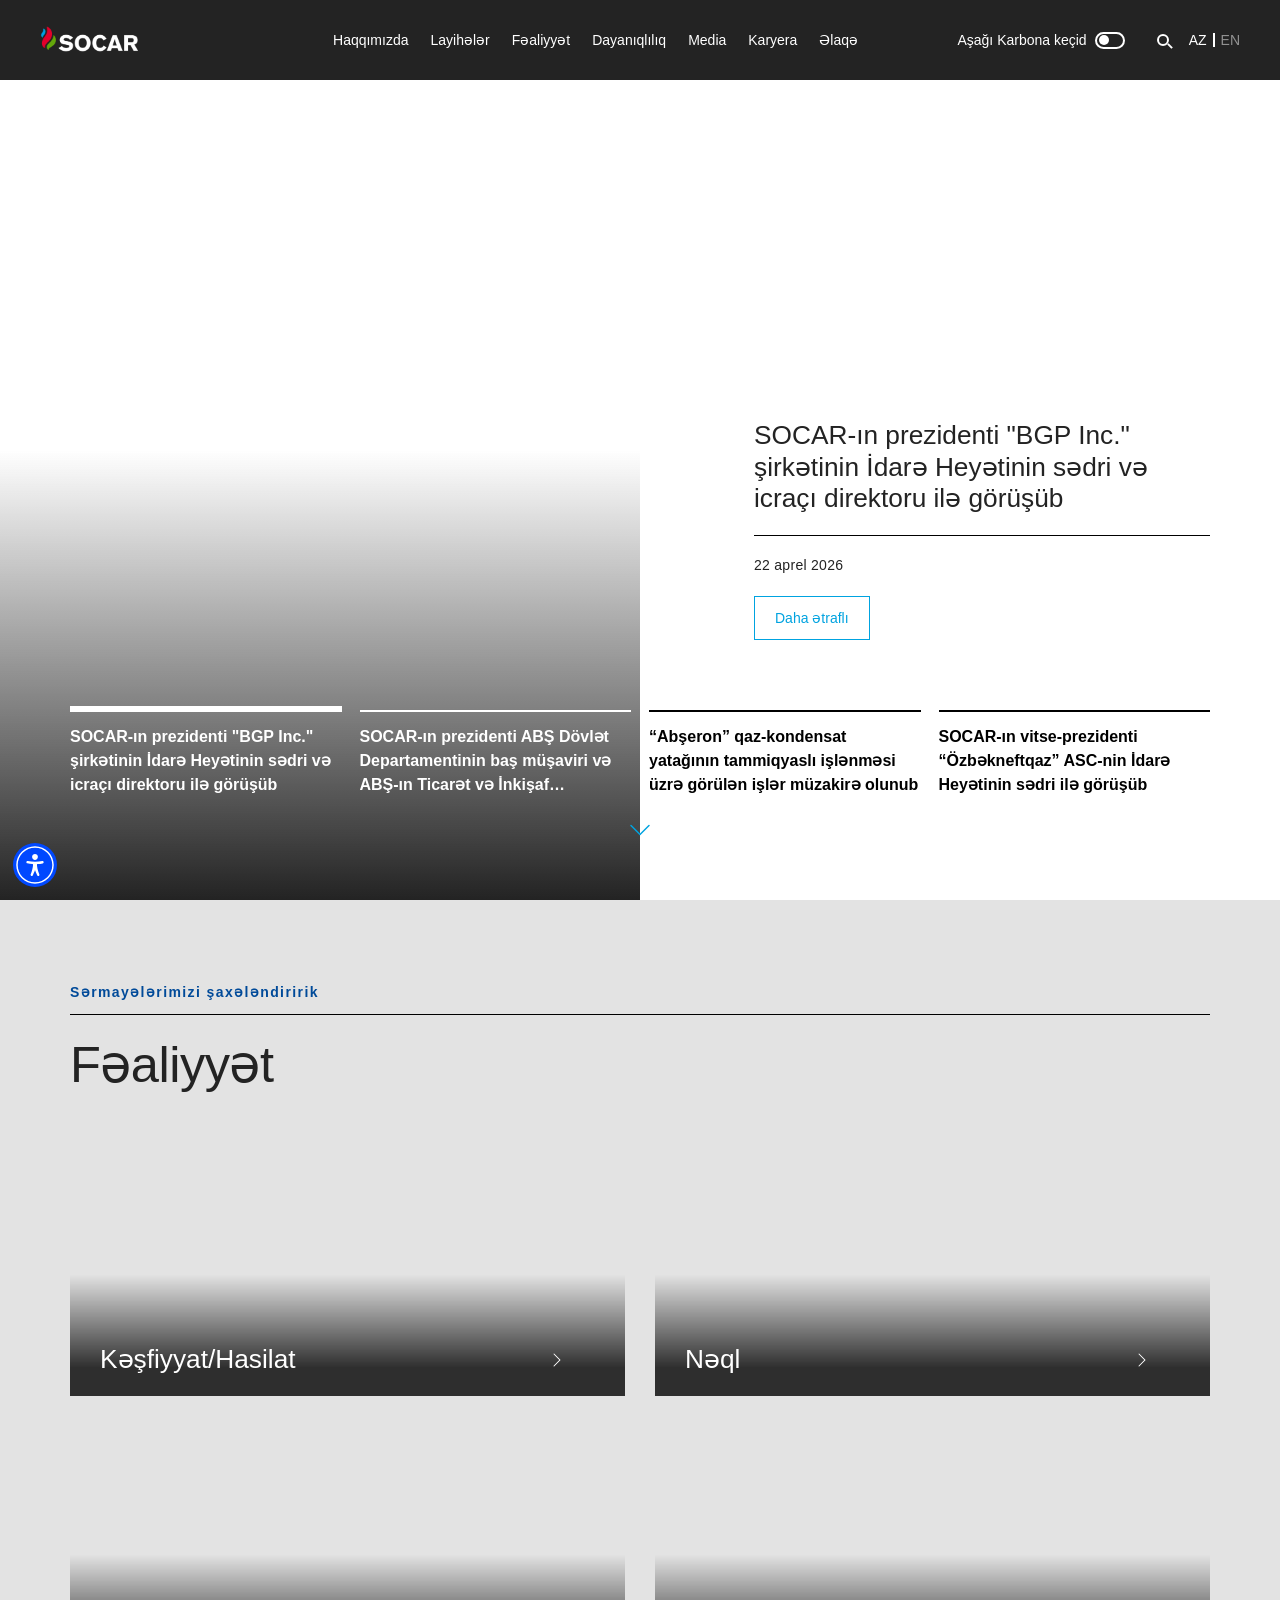
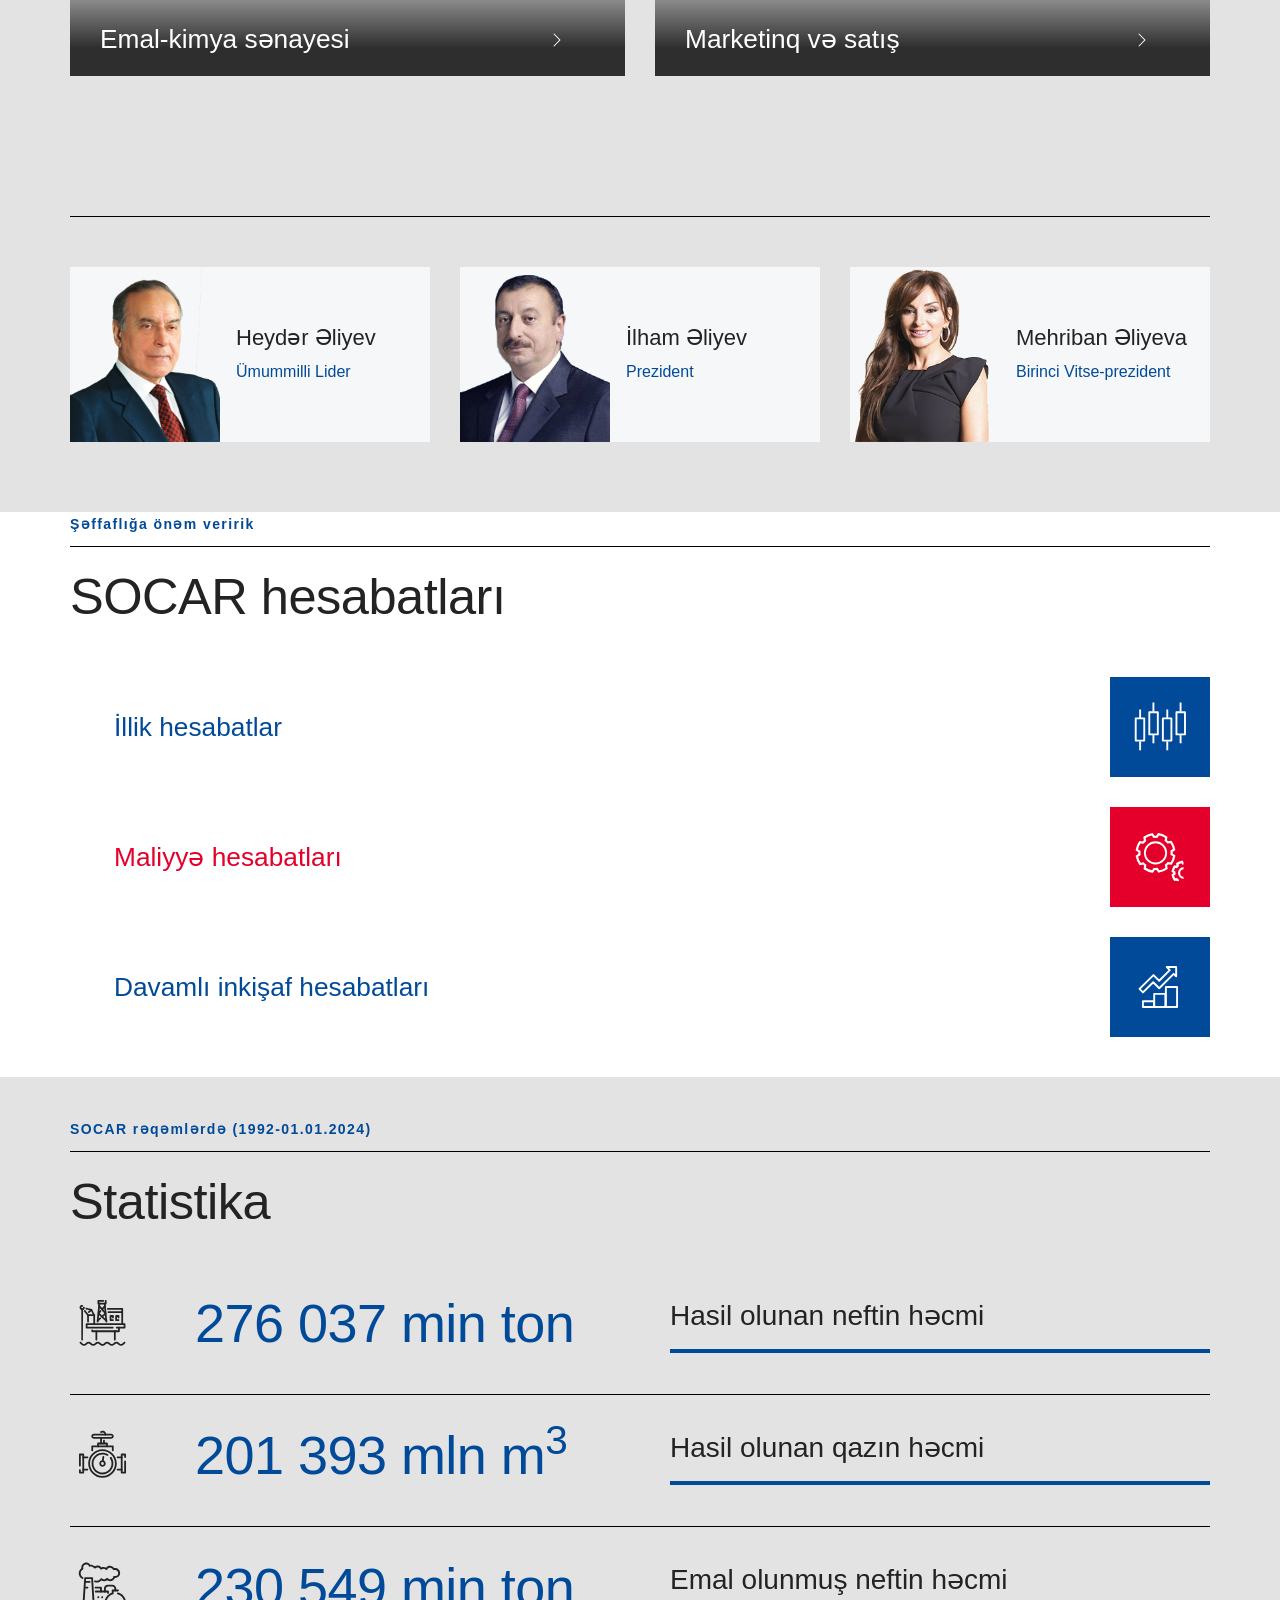
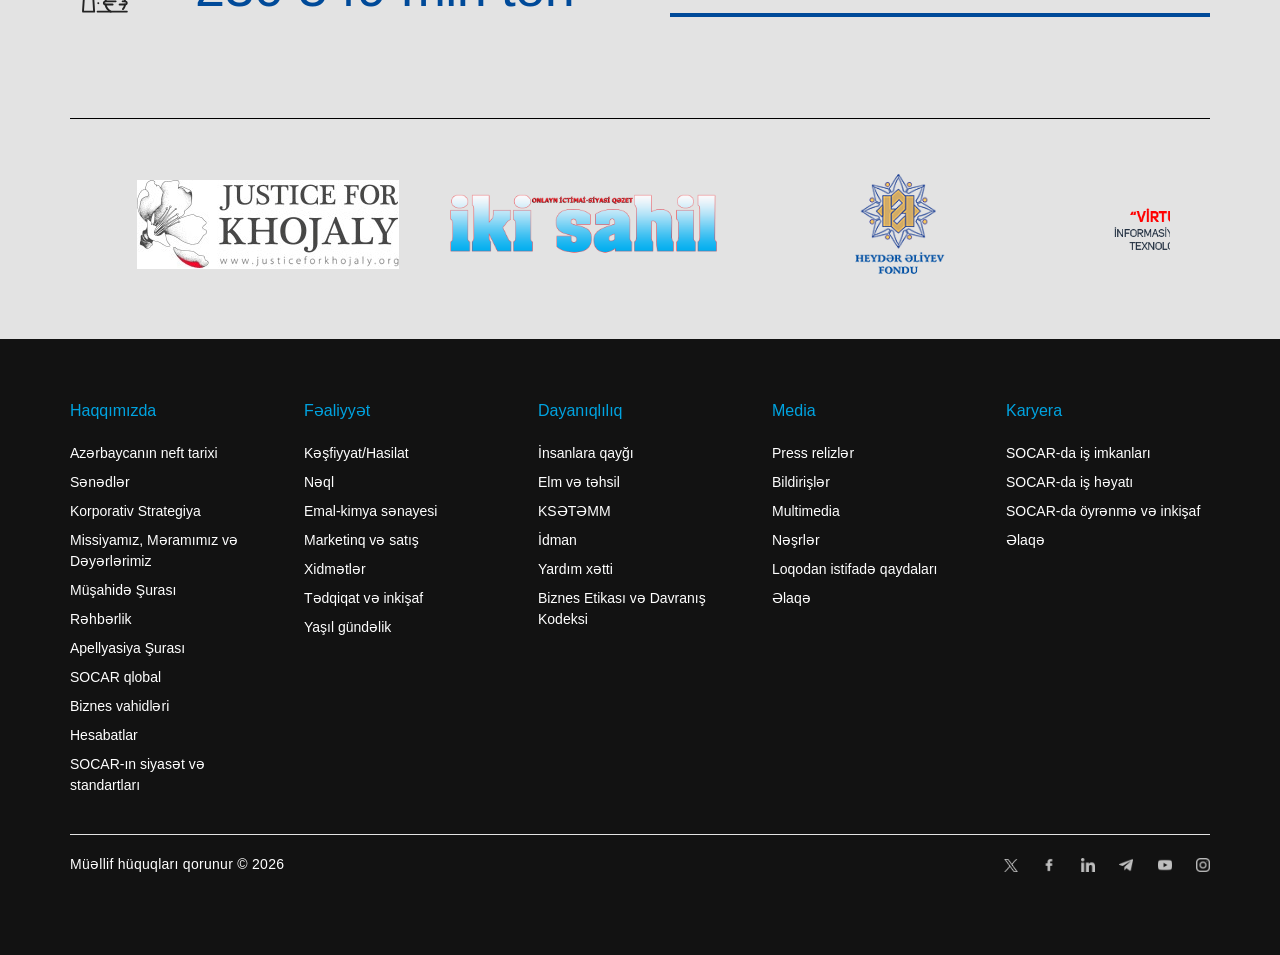
==== index.html @ 1d7d8755 "Create index.html" ====
<!DOCTYPE html>
<!-- saved from url=(0024)https://socar.az/az/home -->
<html lang="az" data-uw-w-loader="" style="--vh: 9.53px;"><head><meta http-equiv="Content-Type" content="text/html; charset=UTF-8">
    <!-- Google tag (gtag.js) -->
    <script async="" src="./Əsas səhifə_files/js"></script>
    <script>
    window.dataLayer = window.dataLayer || [];
    function gtag(){dataLayer.push(arguments);}
    gtag('js', new Date());

    gtag('config', 'G-1TRCZ4N70L');
    </script>

    
    <meta http-equiv="X-UA-Compatible" content="IE=edge">
    <meta name="description" content="Avropanın aparıcı enerji şirkətlərindən olan SOCAR neft və qaz yataqlarının kəşfiyyatı, neft, qaz və qaz kondensatının hasilatı, emalı və nəqlini həyata keçirir, həmçinin neft və neft-kimya məhsullarını Azərbaycan bazarına, eləcə də beynəlxalq bazarlara çıxarır.">
    <meta name="keywords" content="Avropanın aparıcı enerji şirkətlərindən olan SOCAR neft və qaz yataqlarının kəşfiyyatı, neft, qaz və qaz kondensatının hasilatı, emalı və nəqlini həyata keçirir, həmçinin neft və neft-kimya məhsullarını Azərbaycan bazarına, eləcə də beynəlxalq bazarlara çıxarır.">
    <meta name="viewport" content="width=device-width, initial-scale=1.0">
    
    <meta name="msapplication-tap-highlight" content="no">
    <meta name="theme-color" content="#232323">
    <title>Əsas səhifə</title>

    <!-- Web Application Manifest -->
    
    <link rel="icon" href="https://socar.az/mediafiles/settings/favicon/favicon.ico">

    <!-- Add to homescreen for Chrome on Android -->
    <meta name="application-name" content="Web Starter Kit">
    <meta name="mobile-web-app-capable" content="yes">
    <meta name="apple-mobile-web-app-capable" content="yes">
    <meta name="apple-mobile-web-app-status-bar-style" content="black">
    <meta name="apple-mobile-web-app-title" content="Web Starter Kit">
    <link rel="icon" sizes="192x192" href="https://socar.az/mediafiles/mediafiles/ckeditor/socar_logo-01_mOTNg9W.png">
    <link rel="shortcut icon" href="https://socar.az/staticfiles/images/icons/favicon.ico">

    <!-- Add to homescreen for Safari on iOS -->
    <meta name="apple-mobile-web-app-capable" content="yes">
    <meta name="apple-mobile-web-app-status-bar-style" content="black">
    <meta name="apple-mobile-web-app-title" content="Web Starter Kit">
    <link rel="apple-touch-icon" href="https://socar.az/mediafiles/mediafiles/ckeditor/socar_logo-01_mOTNg9W.png">

    <!-- Tile icon for Win8 (144x144 + tile color) -->
    <meta name="msapplication-TileImage" content="/staticfiles/images/icons/favicon.ico">
    <meta name="msapplication-TileColor" content="#232323">

    <meta name="og_url" property="og:url" content="https://www.socar.az">
    <meta name="og_type" property="og:type" content="website">
    <meta name="og_title" property="og:title" content="SOCAR">
    <meta name="og_site_name" property="og:site_name" content="SOCAR">
    <meta name="og_image" property="og:image" content="/mediafiles/mediafiles/ckeditor/socar_logo-01_mOTNg9W.png">
    <meta property="og:image:width" content="600">
    <meta property="og:image:height" content="315">
    <meta name="google-site-verification" content="pJz_RwJGMyE2Eb5fEXaT8tiG-QEGO6F6m_nC7BLJxI0">
    <link href="./Əsas səhifə_files/fonts.css" rel="stylesheet" type="text/css">
    <link href="./Əsas səhifə_files/detailes.css" rel="stylesheet" type="text/css">
    <link href="./Əsas səhifə_files/main.css" rel="stylesheet" type="text/css">
    <link href="./Əsas səhifə_files/custom.css" rel="stylesheet" type="text/css">
    <link href="./Əsas səhifə_files/low-priority-styles.css" rel="stylesheet" type="text/css" media="all" onload="if(media!=&#39;all&#39;)media=&#39;all&#39;">
    <link rel="stylesheet" href="./Əsas səhifə_files/font-awesome.min.css">
    <link rel="stylesheet" href="./Əsas səhifə_files/leaflet.css" as="style" onload="this.onload=null; this.rel=&#39;stylesheet&#39;">
    <noscript>
        <link rel="stylesheet" href="/staticfiles/styles/leaflet.css">
    </noscript>
    <link rel="stylesheet" href="./Əsas səhifə_files/justifiedGallery.min.css" as="style" onload="this.onload=null; this.rel=&#39;stylesheet&#39;">

    
    


    <noscript>
        <link rel="stylesheet" href="/staticfiles/styles/justifiedGallery.min.css">
    </noscript>
    <link rel="stylesheet" href="./Əsas səhifə_files/jquery-datatables.css" as="style" onload="this.onload=null; this.rel=&#39;stylesheet&#39;">
    <noscript>
        <link rel="stylesheet" href="/staticfiles/styles/jquery-datatables.css">
    </noscript>
    <link rel="stylesheet" href="./Əsas səhifə_files/datepicker-bootstrap.css" as="style" onload="this.onload=null; this.rel=&#39;stylesheet&#39;">
    <noscript>
        <link rel="stylesheet" href="/staticfiles/styles/datepicker-bootstrap.css">
    </noscript>
    <link rel="stylesheet" href="./Əsas səhifə_files/chart.css" as="style" onload="this.onload=null; this.rel=&#39;stylesheet&#39;">
    <noscript>
        <link rel="stylesheet" href="/staticfiles/styles/chart/css/chart.css">
    </noscript>

    
    <script>
        (function (d) {
            var s = d.createElement("script");
            /* uncomment the following line to override default position*/
            /* s.setAttribute("data-position", 3);*/
            /* uncomment the following line to override default size (values: small, large)*/
            /* s.setAttribute("data-size", "small");*/
            /* uncomment the following line to override default language (e.g., fr, de, es, he, nl, etc.)*/
            s.setAttribute("data-language", "az");
            /* uncomment the following line to override color set via widget (e.g., #053f67)*/
            /* s.setAttribute("data-color", "#053e67");*/
            /* uncomment the following line to override type set via widget (1=person, 2=chair, 3=eye, 4=text)*/
            /* s.setAttribute("data-type", "1");*/
            /* s.setAttribute("data-statement_text:", "Our Accessibility Statement");*/
            /* s.setAttribute("data-statement_url", "http://www.example.com/accessibility")";*/
            /* uncomment the following line to override support on mobile devices*/
            s.setAttribute("data-mobile", true);
            /* uncomment the following line to set custom trigger action for accessibility menu*/
            /* s.setAttribute("data-trigger", "triggerId")*/
            s.setAttribute("data-account", "xpX47Ig7wA");
            s.setAttribute("src", "https://cdn.userway.org/widget.js");
            (d.body || d.head).appendChild(s);
        })(document)
    </script><script data-language="az" data-mobile="true" data-account="xpX47Ig7wA" src="./Əsas səhifə_files/widget.js.Без названия"></script>
    <noscript>Please ensure Javascript is enabled for purposes of <a href="https://userway.org">website
        accessibility</a></noscript>
    <script>
        (function (w, d) {
            w.addEventListener('LazyLoad::Initialized', function (e) {
                w.lazyLoadInstance = e.detail.instance;
            }, false);
            var b = d.getElementsByTagName('head')[0];
            var s = d.createElement("script");
            s.async = true;
            var v = !("IntersectionObserver" in w) ? "lazyloadPolyfill.min.js" : "lazyloadIntersectionObserver.min.js";
            s.src = "/staticfiles/scripts/" + v;
            w.lazyLoadOptions = {
                elements_selector: ".lazy", threshold: 0, callback_enter: function (element) {
                    var css = element.getAttribute('data-style');
                    if (css) {
                        css = css.replace(/(\r\n|\n|\r)/gm, "");
                        var style = document.createElement('style');
                        var head = document.getElementsByTagName('head')[0];
                        head.appendChild(style);
                        style.setAttribute("type", "text/css");
                        if (style.styleSheet) {
                            style.styleSheet.cssText = css;
                        } else {
                            var styleText = document.createTextNode(css);
                            style.appendChild(styleText);
                        }
                    }
                }
            };
            b.appendChild(s);
        }(window, document));
    </script><script async="" src="./Əsas səhifə_files/lazyloadIntersectionObserver.min.js.Без названия"></script>

    <style>

        


    </style>



<style>.swal2-popup.swal2-toast{flex-direction:row;align-items:center;width:auto;padding:.625em;overflow-y:hidden;background:#fff;box-shadow:0 0 .625em #d9d9d9}.swal2-popup.swal2-toast .swal2-header{flex-direction:row;padding:0}.swal2-popup.swal2-toast .swal2-title{flex-grow:1;justify-content:flex-start;margin:0 .6em;font-size:1em}.swal2-popup.swal2-toast .swal2-footer{margin:.5em 0 0;padding:.5em 0 0;font-size:.8em}.swal2-popup.swal2-toast .swal2-close{position:static;width:.8em;height:.8em;line-height:.8}.swal2-popup.swal2-toast .swal2-content{justify-content:flex-start;padding:0;font-size:1em}.swal2-popup.swal2-toast .swal2-icon{width:2em;min-width:2em;height:2em;margin:0}.swal2-popup.swal2-toast .swal2-icon .swal2-icon-content{display:flex;align-items:center;font-size:1.8em;font-weight:700}@media all and (-ms-high-contrast:none),(-ms-high-contrast:active){.swal2-popup.swal2-toast .swal2-icon .swal2-icon-content{font-size:.25em}}.swal2-popup.swal2-toast .swal2-icon.swal2-success .swal2-success-ring{width:2em;height:2em}.swal2-popup.swal2-toast .swal2-icon.swal2-error [class^=swal2-x-mark-line]{top:.875em;width:1.375em}.swal2-popup.swal2-toast .swal2-icon.swal2-error [class^=swal2-x-mark-line][class$=left]{left:.3125em}.swal2-popup.swal2-toast .swal2-icon.swal2-error [class^=swal2-x-mark-line][class$=right]{right:.3125em}.swal2-popup.swal2-toast .swal2-actions{flex-basis:auto!important;width:auto;height:auto;margin:0 .3125em}.swal2-popup.swal2-toast .swal2-styled{margin:0 .3125em;padding:.3125em .625em;font-size:1em}.swal2-popup.swal2-toast .swal2-styled:focus{box-shadow:0 0 0 1px #fff,0 0 0 3px rgba(50,100,150,.4)}.swal2-popup.swal2-toast .swal2-success{border-color:#a5dc86}.swal2-popup.swal2-toast .swal2-success [class^=swal2-success-circular-line]{position:absolute;width:1.6em;height:3em;transform:rotate(45deg);border-radius:50%}.swal2-popup.swal2-toast .swal2-success [class^=swal2-success-circular-line][class$=left]{top:-.8em;left:-.5em;transform:rotate(-45deg);transform-origin:2em 2em;border-radius:4em 0 0 4em}.swal2-popup.swal2-toast .swal2-success [class^=swal2-success-circular-line][class$=right]{top:-.25em;left:.9375em;transform-origin:0 1.5em;border-radius:0 4em 4em 0}.swal2-popup.swal2-toast .swal2-success .swal2-success-ring{width:2em;height:2em}.swal2-popup.swal2-toast .swal2-success .swal2-success-fix{top:0;left:.4375em;width:.4375em;height:2.6875em}.swal2-popup.swal2-toast .swal2-success [class^=swal2-success-line]{height:.3125em}.swal2-popup.swal2-toast .swal2-success [class^=swal2-success-line][class$=tip]{top:1.125em;left:.1875em;width:.75em}.swal2-popup.swal2-toast .swal2-success [class^=swal2-success-line][class$=long]{top:.9375em;right:.1875em;width:1.375em}.swal2-popup.swal2-toast .swal2-success.swal2-icon-show .swal2-success-line-tip{-webkit-animation:swal2-toast-animate-success-line-tip .75s;animation:swal2-toast-animate-success-line-tip .75s}.swal2-popup.swal2-toast .swal2-success.swal2-icon-show .swal2-success-line-long{-webkit-animation:swal2-toast-animate-success-line-long .75s;animation:swal2-toast-animate-success-line-long .75s}.swal2-popup.swal2-toast.swal2-show{-webkit-animation:swal2-toast-show .5s;animation:swal2-toast-show .5s}.swal2-popup.swal2-toast.swal2-hide{-webkit-animation:swal2-toast-hide .1s forwards;animation:swal2-toast-hide .1s forwards}.swal2-container{display:flex;position:fixed;z-index:1060;top:0;right:0;bottom:0;left:0;flex-direction:row;align-items:center;justify-content:center;padding:.625em;overflow-x:hidden;transition:background-color .1s;-webkit-overflow-scrolling:touch}.swal2-container.swal2-backdrop-show,.swal2-container.swal2-noanimation{background:rgba(0,0,0,.4)}.swal2-container.swal2-backdrop-hide{background:0 0!important}.swal2-container.swal2-top{align-items:flex-start}.swal2-container.swal2-top-left,.swal2-container.swal2-top-start{align-items:flex-start;justify-content:flex-start}.swal2-container.swal2-top-end,.swal2-container.swal2-top-right{align-items:flex-start;justify-content:flex-end}.swal2-container.swal2-center{align-items:center}.swal2-container.swal2-center-left,.swal2-container.swal2-center-start{align-items:center;justify-content:flex-start}.swal2-container.swal2-center-end,.swal2-container.swal2-center-right{align-items:center;justify-content:flex-end}.swal2-container.swal2-bottom{align-items:flex-end}.swal2-container.swal2-bottom-left,.swal2-container.swal2-bottom-start{align-items:flex-end;justify-content:flex-start}.swal2-container.swal2-bottom-end,.swal2-container.swal2-bottom-right{align-items:flex-end;justify-content:flex-end}.swal2-container.swal2-bottom-end>:first-child,.swal2-container.swal2-bottom-left>:first-child,.swal2-container.swal2-bottom-right>:first-child,.swal2-container.swal2-bottom-start>:first-child,.swal2-container.swal2-bottom>:first-child{margin-top:auto}.swal2-container.swal2-grow-fullscreen>.swal2-modal{display:flex!important;flex:1;align-self:stretch;justify-content:center}.swal2-container.swal2-grow-row>.swal2-modal{display:flex!important;flex:1;align-content:center;justify-content:center}.swal2-container.swal2-grow-column{flex:1;flex-direction:column}.swal2-container.swal2-grow-column.swal2-bottom,.swal2-container.swal2-grow-column.swal2-center,.swal2-container.swal2-grow-column.swal2-top{align-items:center}.swal2-container.swal2-grow-column.swal2-bottom-left,.swal2-container.swal2-grow-column.swal2-bottom-start,.swal2-container.swal2-grow-column.swal2-center-left,.swal2-container.swal2-grow-column.swal2-center-start,.swal2-container.swal2-grow-column.swal2-top-left,.swal2-container.swal2-grow-column.swal2-top-start{align-items:flex-start}.swal2-container.swal2-grow-column.swal2-bottom-end,.swal2-container.swal2-grow-column.swal2-bottom-right,.swal2-container.swal2-grow-column.swal2-center-end,.swal2-container.swal2-grow-column.swal2-center-right,.swal2-container.swal2-grow-column.swal2-top-end,.swal2-container.swal2-grow-column.swal2-top-right{align-items:flex-end}.swal2-container.swal2-grow-column>.swal2-modal{display:flex!important;flex:1;align-content:center;justify-content:center}.swal2-container.swal2-no-transition{transition:none!important}.swal2-container:not(.swal2-top):not(.swal2-top-start):not(.swal2-top-end):not(.swal2-top-left):not(.swal2-top-right):not(.swal2-center-start):not(.swal2-center-end):not(.swal2-center-left):not(.swal2-center-right):not(.swal2-bottom):not(.swal2-bottom-start):not(.swal2-bottom-end):not(.swal2-bottom-left):not(.swal2-bottom-right):not(.swal2-grow-fullscreen)>.swal2-modal{margin:auto}@media all and (-ms-high-contrast:none),(-ms-high-contrast:active){.swal2-container .swal2-modal{margin:0!important}}.swal2-popup{display:none;position:relative;box-sizing:border-box;flex-direction:column;justify-content:center;width:32em;max-width:100%;padding:1.25em;border:none;border-radius:.3125em;background:#fff;font-family:inherit;font-size:1rem}.swal2-popup:focus{outline:0}.swal2-popup.swal2-loading{overflow-y:hidden}.swal2-header{display:flex;flex-direction:column;align-items:center;padding:0 1.8em}.swal2-title{position:relative;max-width:100%;margin:0 0 .4em;padding:0;color:#595959;font-size:1.875em;font-weight:600;text-align:center;text-transform:none;word-wrap:break-word}.swal2-actions{display:flex;z-index:1;flex-wrap:wrap;align-items:center;justify-content:center;width:100%;margin:1.25em auto 0}.swal2-actions:not(.swal2-loading) .swal2-styled[disabled]{opacity:.4}.swal2-actions:not(.swal2-loading) .swal2-styled:hover{background-image:linear-gradient(rgba(0,0,0,.1),rgba(0,0,0,.1))}.swal2-actions:not(.swal2-loading) .swal2-styled:active{background-image:linear-gradient(rgba(0,0,0,.2),rgba(0,0,0,.2))}.swal2-actions.swal2-loading .swal2-styled.swal2-confirm{box-sizing:border-box;width:2.5em;height:2.5em;margin:.46875em;padding:0;-webkit-animation:swal2-rotate-loading 1.5s linear 0s infinite normal;animation:swal2-rotate-loading 1.5s linear 0s infinite normal;border:.25em solid transparent;border-radius:100%;border-color:transparent;background-color:transparent!important;color:transparent!important;cursor:default;-webkit-user-select:none;-moz-user-select:none;-ms-user-select:none;user-select:none}.swal2-actions.swal2-loading .swal2-styled.swal2-cancel{margin-right:30px;margin-left:30px}.swal2-actions.swal2-loading :not(.swal2-styled).swal2-confirm::after{content:"";display:inline-block;width:15px;height:15px;margin-left:5px;-webkit-animation:swal2-rotate-loading 1.5s linear 0s infinite normal;animation:swal2-rotate-loading 1.5s linear 0s infinite normal;border:3px solid #999;border-radius:50%;border-right-color:transparent;box-shadow:1px 1px 1px #fff}.swal2-styled{margin:.3125em;padding:.625em 2em;box-shadow:none;font-weight:500}.swal2-styled:not([disabled]){cursor:pointer}.swal2-styled.swal2-confirm{border:0;border-radius:.25em;background:initial;background-color:#3085d6;color:#fff;font-size:1.0625em}.swal2-styled.swal2-cancel{border:0;border-radius:.25em;background:initial;background-color:#aaa;color:#fff;font-size:1.0625em}.swal2-styled:focus{outline:0;box-shadow:0 0 0 1px #fff,0 0 0 3px rgba(50,100,150,.4)}.swal2-styled::-moz-focus-inner{border:0}.swal2-footer{justify-content:center;margin:1.25em 0 0;padding:1em 0 0;border-top:1px solid #eee;color:#545454;font-size:1em}.swal2-timer-progress-bar-container{position:absolute;right:0;bottom:0;left:0;height:.25em;overflow:hidden;border-bottom-right-radius:.3125em;border-bottom-left-radius:.3125em}.swal2-timer-progress-bar{width:100%;height:.25em;background:rgba(0,0,0,.2)}.swal2-image{max-width:100%;margin:1.25em auto}.swal2-close{position:absolute;z-index:2;top:0;right:0;align-items:center;justify-content:center;width:1.2em;height:1.2em;padding:0;overflow:hidden;transition:color .1s ease-out;border:none;border-radius:0;background:0 0;color:#ccc;font-family:serif;font-size:2.5em;line-height:1.2;cursor:pointer}.swal2-close:hover{transform:none;background:0 0;color:#f27474}.swal2-close::-moz-focus-inner{border:0}.swal2-content{z-index:1;justify-content:center;margin:0;padding:0 1.6em;color:#545454;font-size:1.125em;font-weight:400;line-height:normal;text-align:center;word-wrap:break-word}.swal2-checkbox,.swal2-file,.swal2-input,.swal2-radio,.swal2-select,.swal2-textarea{margin:1em auto}.swal2-file,.swal2-input,.swal2-textarea{box-sizing:border-box;width:100%;transition:border-color .3s,box-shadow .3s;border:1px solid #d9d9d9;border-radius:.1875em;background:inherit;box-shadow:inset 0 1px 1px rgba(0,0,0,.06);color:inherit;font-size:1.125em}.swal2-file.swal2-inputerror,.swal2-input.swal2-inputerror,.swal2-textarea.swal2-inputerror{border-color:#f27474!important;box-shadow:0 0 2px #f27474!important}.swal2-file:focus,.swal2-input:focus,.swal2-textarea:focus{border:1px solid #b4dbed;outline:0;box-shadow:0 0 3px #c4e6f5}.swal2-file::-moz-placeholder,.swal2-input::-moz-placeholder,.swal2-textarea::-moz-placeholder{color:#ccc}.swal2-file:-ms-input-placeholder,.swal2-input:-ms-input-placeholder,.swal2-textarea:-ms-input-placeholder{color:#ccc}.swal2-file::-ms-input-placeholder,.swal2-input::-ms-input-placeholder,.swal2-textarea::-ms-input-placeholder{color:#ccc}.swal2-file::placeholder,.swal2-input::placeholder,.swal2-textarea::placeholder{color:#ccc}.swal2-range{margin:1em auto;background:#fff}.swal2-range input{width:80%}.swal2-range output{width:20%;color:inherit;font-weight:600;text-align:center}.swal2-range input,.swal2-range output{height:2.625em;padding:0;font-size:1.125em;line-height:2.625em}.swal2-input{height:2.625em;padding:0 .75em}.swal2-input[type=number]{max-width:10em}.swal2-file{background:inherit;font-size:1.125em}.swal2-textarea{height:6.75em;padding:.75em}.swal2-select{min-width:50%;max-width:100%;padding:.375em .625em;background:inherit;color:inherit;font-size:1.125em}.swal2-checkbox,.swal2-radio{align-items:center;justify-content:center;background:#fff;color:inherit}.swal2-checkbox label,.swal2-radio label{margin:0 .6em;font-size:1.125em}.swal2-checkbox input,.swal2-radio input{margin:0 .4em}.swal2-validation-message{display:none;align-items:center;justify-content:center;padding:.625em;overflow:hidden;background:#f0f0f0;color:#666;font-size:1em;font-weight:300}.swal2-validation-message::before{content:"!";display:inline-block;width:1.5em;min-width:1.5em;height:1.5em;margin:0 .625em;border-radius:50%;background-color:#f27474;color:#fff;font-weight:600;line-height:1.5em;text-align:center}.swal2-icon{position:relative;box-sizing:content-box;justify-content:center;width:5em;height:5em;margin:1.25em auto 1.875em;border:.25em solid transparent;border-radius:50%;font-family:inherit;line-height:5em;cursor:default;-webkit-user-select:none;-moz-user-select:none;-ms-user-select:none;user-select:none}.swal2-icon .swal2-icon-content{display:flex;align-items:center;font-size:3.75em}.swal2-icon.swal2-error{border-color:#f27474;color:#f27474}.swal2-icon.swal2-error .swal2-x-mark{position:relative;flex-grow:1}.swal2-icon.swal2-error [class^=swal2-x-mark-line]{display:block;position:absolute;top:2.3125em;width:2.9375em;height:.3125em;border-radius:.125em;background-color:#f27474}.swal2-icon.swal2-error [class^=swal2-x-mark-line][class$=left]{left:1.0625em;transform:rotate(45deg)}.swal2-icon.swal2-error [class^=swal2-x-mark-line][class$=right]{right:1em;transform:rotate(-45deg)}.swal2-icon.swal2-error.swal2-icon-show{-webkit-animation:swal2-animate-error-icon .5s;animation:swal2-animate-error-icon .5s}.swal2-icon.swal2-error.swal2-icon-show .swal2-x-mark{-webkit-animation:swal2-animate-error-x-mark .5s;animation:swal2-animate-error-x-mark .5s}.swal2-icon.swal2-warning{border-color:#facea8;color:#f8bb86}.swal2-icon.swal2-info{border-color:#9de0f6;color:#3fc3ee}.swal2-icon.swal2-question{border-color:#c9dae1;color:#87adbd}.swal2-icon.swal2-success{border-color:#a5dc86;color:#a5dc86}.swal2-icon.swal2-success [class^=swal2-success-circular-line]{position:absolute;width:3.75em;height:7.5em;transform:rotate(45deg);border-radius:50%}.swal2-icon.swal2-success [class^=swal2-success-circular-line][class$=left]{top:-.4375em;left:-2.0635em;transform:rotate(-45deg);transform-origin:3.75em 3.75em;border-radius:7.5em 0 0 7.5em}.swal2-icon.swal2-success [class^=swal2-success-circular-line][class$=right]{top:-.6875em;left:1.875em;transform:rotate(-45deg);transform-origin:0 3.75em;border-radius:0 7.5em 7.5em 0}.swal2-icon.swal2-success .swal2-success-ring{position:absolute;z-index:2;top:-.25em;left:-.25em;box-sizing:content-box;width:100%;height:100%;border:.25em solid rgba(165,220,134,.3);border-radius:50%}.swal2-icon.swal2-success .swal2-success-fix{position:absolute;z-index:1;top:.5em;left:1.625em;width:.4375em;height:5.625em;transform:rotate(-45deg)}.swal2-icon.swal2-success [class^=swal2-success-line]{display:block;position:absolute;z-index:2;height:.3125em;border-radius:.125em;background-color:#a5dc86}.swal2-icon.swal2-success [class^=swal2-success-line][class$=tip]{top:2.875em;left:.8125em;width:1.5625em;transform:rotate(45deg)}.swal2-icon.swal2-success [class^=swal2-success-line][class$=long]{top:2.375em;right:.5em;width:2.9375em;transform:rotate(-45deg)}.swal2-icon.swal2-success.swal2-icon-show .swal2-success-line-tip{-webkit-animation:swal2-animate-success-line-tip .75s;animation:swal2-animate-success-line-tip .75s}.swal2-icon.swal2-success.swal2-icon-show .swal2-success-line-long{-webkit-animation:swal2-animate-success-line-long .75s;animation:swal2-animate-success-line-long .75s}.swal2-icon.swal2-success.swal2-icon-show .swal2-success-circular-line-right{-webkit-animation:swal2-rotate-success-circular-line 4.25s ease-in;animation:swal2-rotate-success-circular-line 4.25s ease-in}.swal2-progress-steps{align-items:center;margin:0 0 1.25em;padding:0;background:inherit;font-weight:600}.swal2-progress-steps li{display:inline-block;position:relative}.swal2-progress-steps .swal2-progress-step{z-index:20;width:2em;height:2em;border-radius:2em;background:#3085d6;color:#fff;line-height:2em;text-align:center}.swal2-progress-steps .swal2-progress-step.swal2-active-progress-step{background:#3085d6}.swal2-progress-steps .swal2-progress-step.swal2-active-progress-step~.swal2-progress-step{background:#add8e6;color:#fff}.swal2-progress-steps .swal2-progress-step.swal2-active-progress-step~.swal2-progress-step-line{background:#add8e6}.swal2-progress-steps .swal2-progress-step-line{z-index:10;width:2.5em;height:.4em;margin:0 -1px;background:#3085d6}[class^=swal2]{-webkit-tap-highlight-color:transparent}.swal2-show{-webkit-animation:swal2-show .3s;animation:swal2-show .3s}.swal2-hide{-webkit-animation:swal2-hide .15s forwards;animation:swal2-hide .15s forwards}.swal2-noanimation{transition:none}.swal2-scrollbar-measure{position:absolute;top:-9999px;width:50px;height:50px;overflow:scroll}.swal2-rtl .swal2-close{right:auto;left:0}.swal2-rtl .swal2-timer-progress-bar{right:0;left:auto}@supports (-ms-accelerator:true){.swal2-range input{width:100%!important}.swal2-range output{display:none}}@media all and (-ms-high-contrast:none),(-ms-high-contrast:active){.swal2-range input{width:100%!important}.swal2-range output{display:none}}@-moz-document url-prefix(){.swal2-close:focus{outline:2px solid rgba(50,100,150,.4)}}@-webkit-keyframes swal2-toast-show{0%{transform:translateY(-.625em) rotateZ(2deg)}33%{transform:translateY(0) rotateZ(-2deg)}66%{transform:translateY(.3125em) rotateZ(2deg)}100%{transform:translateY(0) rotateZ(0)}}@keyframes swal2-toast-show{0%{transform:translateY(-.625em) rotateZ(2deg)}33%{transform:translateY(0) rotateZ(-2deg)}66%{transform:translateY(.3125em) rotateZ(2deg)}100%{transform:translateY(0) rotateZ(0)}}@-webkit-keyframes swal2-toast-hide{100%{transform:rotateZ(1deg);opacity:0}}@keyframes swal2-toast-hide{100%{transform:rotateZ(1deg);opacity:0}}@-webkit-keyframes swal2-toast-animate-success-line-tip{0%{top:.5625em;left:.0625em;width:0}54%{top:.125em;left:.125em;width:0}70%{top:.625em;left:-.25em;width:1.625em}84%{top:1.0625em;left:.75em;width:.5em}100%{top:1.125em;left:.1875em;width:.75em}}@keyframes swal2-toast-animate-success-line-tip{0%{top:.5625em;left:.0625em;width:0}54%{top:.125em;left:.125em;width:0}70%{top:.625em;left:-.25em;width:1.625em}84%{top:1.0625em;left:.75em;width:.5em}100%{top:1.125em;left:.1875em;width:.75em}}@-webkit-keyframes swal2-toast-animate-success-line-long{0%{top:1.625em;right:1.375em;width:0}65%{top:1.25em;right:.9375em;width:0}84%{top:.9375em;right:0;width:1.125em}100%{top:.9375em;right:.1875em;width:1.375em}}@keyframes swal2-toast-animate-success-line-long{0%{top:1.625em;right:1.375em;width:0}65%{top:1.25em;right:.9375em;width:0}84%{top:.9375em;right:0;width:1.125em}100%{top:.9375em;right:.1875em;width:1.375em}}@-webkit-keyframes swal2-show{0%{transform:scale(.7)}45%{transform:scale(1.05)}80%{transform:scale(.95)}100%{transform:scale(1)}}@keyframes swal2-show{0%{transform:scale(.7)}45%{transform:scale(1.05)}80%{transform:scale(.95)}100%{transform:scale(1)}}@-webkit-keyframes swal2-hide{0%{transform:scale(1);opacity:1}100%{transform:scale(.5);opacity:0}}@keyframes swal2-hide{0%{transform:scale(1);opacity:1}100%{transform:scale(.5);opacity:0}}@-webkit-keyframes swal2-animate-success-line-tip{0%{top:1.1875em;left:.0625em;width:0}54%{top:1.0625em;left:.125em;width:0}70%{top:2.1875em;left:-.375em;width:3.125em}84%{top:3em;left:1.3125em;width:1.0625em}100%{top:2.8125em;left:.8125em;width:1.5625em}}@keyframes swal2-animate-success-line-tip{0%{top:1.1875em;left:.0625em;width:0}54%{top:1.0625em;left:.125em;width:0}70%{top:2.1875em;left:-.375em;width:3.125em}84%{top:3em;left:1.3125em;width:1.0625em}100%{top:2.8125em;left:.8125em;width:1.5625em}}@-webkit-keyframes swal2-animate-success-line-long{0%{top:3.375em;right:2.875em;width:0}65%{top:3.375em;right:2.875em;width:0}84%{top:2.1875em;right:0;width:3.4375em}100%{top:2.375em;right:.5em;width:2.9375em}}@keyframes swal2-animate-success-line-long{0%{top:3.375em;right:2.875em;width:0}65%{top:3.375em;right:2.875em;width:0}84%{top:2.1875em;right:0;width:3.4375em}100%{top:2.375em;right:.5em;width:2.9375em}}@-webkit-keyframes swal2-rotate-success-circular-line{0%{transform:rotate(-45deg)}5%{transform:rotate(-45deg)}12%{transform:rotate(-405deg)}100%{transform:rotate(-405deg)}}@keyframes swal2-rotate-success-circular-line{0%{transform:rotate(-45deg)}5%{transform:rotate(-45deg)}12%{transform:rotate(-405deg)}100%{transform:rotate(-405deg)}}@-webkit-keyframes swal2-animate-error-x-mark{0%{margin-top:1.625em;transform:scale(.4);opacity:0}50%{margin-top:1.625em;transform:scale(.4);opacity:0}80%{margin-top:-.375em;transform:scale(1.15)}100%{margin-top:0;transform:scale(1);opacity:1}}@keyframes swal2-animate-error-x-mark{0%{margin-top:1.625em;transform:scale(.4);opacity:0}50%{margin-top:1.625em;transform:scale(.4);opacity:0}80%{margin-top:-.375em;transform:scale(1.15)}100%{margin-top:0;transform:scale(1);opacity:1}}@-webkit-keyframes swal2-animate-error-icon{0%{transform:rotateX(100deg);opacity:0}100%{transform:rotateX(0);opacity:1}}@keyframes swal2-animate-error-icon{0%{transform:rotateX(100deg);opacity:0}100%{transform:rotateX(0);opacity:1}}@-webkit-keyframes swal2-rotate-loading{0%{transform:rotate(0)}100%{transform:rotate(360deg)}}@keyframes swal2-rotate-loading{0%{transform:rotate(0)}100%{transform:rotate(360deg)}}body.swal2-shown:not(.swal2-no-backdrop):not(.swal2-toast-shown){overflow:hidden}body.swal2-height-auto{height:auto!important}body.swal2-no-backdrop .swal2-container{top:auto;right:auto;bottom:auto;left:auto;max-width:calc(100% - .625em * 2);background-color:transparent!important}body.swal2-no-backdrop .swal2-container>.swal2-modal{box-shadow:0 0 10px rgba(0,0,0,.4)}body.swal2-no-backdrop .swal2-container.swal2-top{top:0;left:50%;transform:translateX(-50%)}body.swal2-no-backdrop .swal2-container.swal2-top-left,body.swal2-no-backdrop .swal2-container.swal2-top-start{top:0;left:0}body.swal2-no-backdrop .swal2-container.swal2-top-end,body.swal2-no-backdrop .swal2-container.swal2-top-right{top:0;right:0}body.swal2-no-backdrop .swal2-container.swal2-center{top:50%;left:50%;transform:translate(-50%,-50%)}body.swal2-no-backdrop .swal2-container.swal2-center-left,body.swal2-no-backdrop .swal2-container.swal2-center-start{top:50%;left:0;transform:translateY(-50%)}body.swal2-no-backdrop .swal2-container.swal2-center-end,body.swal2-no-backdrop .swal2-container.swal2-center-right{top:50%;right:0;transform:translateY(-50%)}body.swal2-no-backdrop .swal2-container.swal2-bottom{bottom:0;left:50%;transform:translateX(-50%)}body.swal2-no-backdrop .swal2-container.swal2-bottom-left,body.swal2-no-backdrop .swal2-container.swal2-bottom-start{bottom:0;left:0}body.swal2-no-backdrop .swal2-container.swal2-bottom-end,body.swal2-no-backdrop .swal2-container.swal2-bottom-right{right:0;bottom:0}@media print{body.swal2-shown:not(.swal2-no-backdrop):not(.swal2-toast-shown){overflow-y:scroll!important}body.swal2-shown:not(.swal2-no-backdrop):not(.swal2-toast-shown)>[aria-hidden=true]{display:none}body.swal2-shown:not(.swal2-no-backdrop):not(.swal2-toast-shown) .swal2-container{position:static!important}}body.swal2-toast-shown .swal2-container{background-color:transparent}body.swal2-toast-shown .swal2-container.swal2-top{top:0;right:auto;bottom:auto;left:50%;transform:translateX(-50%)}body.swal2-toast-shown .swal2-container.swal2-top-end,body.swal2-toast-shown .swal2-container.swal2-top-right{top:0;right:0;bottom:auto;left:auto}body.swal2-toast-shown .swal2-container.swal2-top-left,body.swal2-toast-shown .swal2-container.swal2-top-start{top:0;right:auto;bottom:auto;left:0}body.swal2-toast-shown .swal2-container.swal2-center-left,body.swal2-toast-shown .swal2-container.swal2-center-start{top:50%;right:auto;bottom:auto;left:0;transform:translateY(-50%)}body.swal2-toast-shown .swal2-container.swal2-center{top:50%;right:auto;bottom:auto;left:50%;transform:translate(-50%,-50%)}body.swal2-toast-shown .swal2-container.swal2-center-end,body.swal2-toast-shown .swal2-container.swal2-center-right{top:50%;right:0;bottom:auto;left:auto;transform:translateY(-50%)}body.swal2-toast-shown .swal2-container.swal2-bottom-left,body.swal2-toast-shown .swal2-container.swal2-bottom-start{top:auto;right:auto;bottom:0;left:0}body.swal2-toast-shown .swal2-container.swal2-bottom{top:auto;right:auto;bottom:0;left:50%;transform:translateX(-50%)}body.swal2-toast-shown .swal2-container.swal2-bottom-end,body.swal2-toast-shown .swal2-container.swal2-bottom-right{top:auto;right:0;bottom:0;left:auto}body.swal2-toast-column .swal2-toast{flex-direction:column;align-items:stretch}body.swal2-toast-column .swal2-toast .swal2-actions{flex:1;align-self:stretch;height:2.2em;margin-top:.3125em}body.swal2-toast-column .swal2-toast .swal2-loading{justify-content:center}body.swal2-toast-column .swal2-toast .swal2-input{height:2em;margin:.3125em auto;font-size:1em}body.swal2-toast-column .swal2-toast .swal2-validation-message{font-size:1em}</style><link href="./Əsas səhifə_files/widget_base.css" type="text/css" rel="stylesheet"></head>


<body style="" class=""><div class="uwy userway_p5" data-uw-feature-ignore="true" data-uw-rm-ignore="true" title="Müyəssərlik Menyusu" style="background-color: transparent !important; overflow: initial !important;"><div class="userway_buttons_wrapper"><div class="ulsti hidden userway_dark" id="userwayLstIcon" aria-label="Tərcümələr Menyu" role="button" tabindex="0" aria-haspopup="dialog" data-uw-s19-ignore="" title="Tərcümələr Menyu" style="background: rgb(0, 72, 255) !important;"><span class="uiiw"></span><div class="ups"><img width="43" height="43" data-uw-rm-ignore="" class="si_w" aria-hidden="true" alt="Spinner: White decorative" src="./Əsas səhifə_files/spin_wh.svg"></div><span class="usr lst-spacer"></span></div><div class="uai userway_dark" id="userwayAccessibilityIcon" aria-label="Müyəssərlik Menyusu" role="button" tabindex="0" aria-haspopup="dialog" title="Müyəssərlik Menyusu" style="background: rgb(0, 72, 255) !important;"><span class="uiiw"><img data-uw-rm-ignore="" class="ui_w" role="presentation" alt="" src="./Əsas səhifə_files/body_wh.svg"></span><div class="ups"><img width="43" height="43" data-uw-rm-ignore="" class="si_w" aria-hidden="true" alt="Spinner: White decorative" src="./Əsas səhifə_files/spin_wh.svg"></div><span class="usr"></span></div><div class="uwaw-dictionary-tooltip"></div></div><iframe class="uwif userway_p5" data-uw-ignore-translate="true" name="userway" title="UserWay Müyəssərlik Menyusu" allow="clipboard-write" style="max-width: 100vw !important; visibility: visible !important; opacity: 1 !important; color-scheme: light !important;" src="./Əsas səhifə_files/saved_resource.html"></iframe></div><div class="uw-s10-bottom-ruler-guide"></div><div class="uw-s10-right-ruler-guide"></div><div class="uw-s10-left-ruler-guide"></div><div class="uw-s10-reading-guide"><div class="uw-s10-reading-guide__arrow"></div></div><div class="uw-s12-tooltip" aria-hidden="true"></div><style>@font-face {
          font-family: Open Sans;
          src: url(https://widget.whelp.co/livechat-frontend/fonts/OpenSans-Light.ttf);
          font-weight: 300;
        }
        @font-face {
          font-family: Open Sans;
          src: url(https://widget.whelp.co/livechat-frontend/fonts/OpenSans-Regular.ttf);
          font-weight: 400;
        }
        @font-face {
          font-family: Open Sans;
          src: url(https://widget.whelp.co/livechat-frontend/fonts/OpenSans-Medium.ttf);
          font-weight: 500;
        }
        @font-face {
          font-family: Open Sans;
          src: url(https://widget.whelp.co/livechat-frontend/fonts/OpenSans-SemiBold.ttf);
          font-weight: 600;
        }
        @font-face {
          font-family: Open Sans;
          src: url(https://widget.whelp.co/livechat-frontend/fonts/OpenSans-Bold.ttf);
          font-weight: 700;
        }
        @font-face {
          font-family: Open Sans;
          src: url(https://widget.whelp.co/livechat-frontend/fonts/OpenSans-ExtraBold.ttf);
          font-weight: 800;
        }
        #WhelpController{          width: 60px;          height: 60px;          border-radius: 50%;          position: fixed;          bottom: 24px;          background: black;          display: flex;          align-items: center;          justify-content: center;          cursor: pointer;          box-shadow: 0px 1px 6px rgba(0, 0, 0, 0.06), 0px 2px 28px rgba(0, 0, 0, 0.16);          box-sizing: border-box;          padding: 8px;          z-index: 999999;          transition: 0.2s linear;        }        #WhelpController:hover {          transform: scale(1.05);        }        .WhelpControllerAnimation{          animation: MainLivechatControllerAnimationKeyframes forwards 0.2s;        }        #WhelpLivechatFrame{          height: 640px;          width: 375px;          position: fixed;          bottom: 24px;          border: none;          outline: none;          box-shadow: 0px 0px 4px rgba(0, 0, 0, 0.1), 0px 8px 40px rgba(0, 0, 0, 0.2);          border-radius: 12px;          z-index: 1000000;        }        .WhelpProactive{          display: flex;
          flex-direction: column;
          position: fixed;
          z-index: 999999;
          font-family: "Open Sans", sans-serif;        }        .WhelpProactiveBase{          max-width: 320px;
        }        .WhelpProactive *{          margin-top:0;
          margin-bottom:0;
        }        .WhelpProactive iframe{          max-width: 100%;
          max-height: 240px;
          margin-top: 8px;
          margin-bottom: 8px;
        }        .WhelpLivechatFrame-disabled{          pointer-events: none;          opacity: 0;          transform: translateY(50px);
          height: 0 !important;
        }        .WhelpLivechatFrameRight{          right:24px;        }        .WhelpLivechatFrameLeft{          left:24px;        }        .WhelpHideDesktop {
          display: none !important;        }        @media(min-width:499px) {          .WhelpLivechatShowDesktop {
            display: flex !important;
          }          .WhelpLivechatHideDesktop {
            display: none !important;
          }        }        @media(max-width: 500px){          .WhelpLivechatShowMobile {
            display: flex !important;
          }          .WhelpLivechatHideMobile {
            display: none !important;
          }          #WhelpLivechatFrame{            height: 100%;            width: 100vw;            right: 0px !important;            bottom: 0px !important;            border-radius: 0px;          }          .WhelpHideDesktop {
            display: flex !important;
          }          .WhelpProactiveBase{            max-width: 70vw !important;
          }        }        .WhelpControllerImage {          object-fit: cover;          width: 100%;          height: 100%;          padding: 2px;          box-sizing: border-box;        }        .WhelpInnerIconWrapper {          display: flex;          alignItems: center;          margin-left: 0px !important;          flex-shrink: 0;        }        .WhelpInnerIconWrapper img{          height: 36px;          width: 36px;          border-radius: 50%;          flex-shrink: 0;        }        #WhelpControllerBadge{          font-size: 14px;          font-weight: 500;          position: absolute;          right: -2px;          top: -4px;          z-index: 1;          background: rgb(230, 25, 25);          padding: 2px 6px;          line-height: 15px;          border-radius: 50%;          color: white;          font-family: "Open Sans", sans-serif;        }        .WhelpNoScrollAndHidden {
          overflow: hidden !important;
          height: 0 !important;
          margin: 0 !important;
          touch-action: none;
          -ms-touch-action: none;
        }
        .WhelpNoScroll {
          overflow: hidden !important;
        }
        .WhelpImagePreviewWrapper {
          position: fixed;
          display: flex;
          width: 100vw;
          height: 100vh;
          justify-content: center;
          align-items: center;
          z-index: 1000001;
          left: 0;
          top: 0;
          background-color: rgba(0,0,0,0.4);
        }
        .WhelpImagePreviewImageWrapper {
          max-height: 65vh;
          max-width: 60vw;
          min-width: 300px;
          min-height: 120px;
          box-shadow: 0px -1px 12px rgba(0, 0, 0, 0.06), 0px 0px 1px rgba(0, 0, 0, 0.12), 0px 1px 4px rgba(0, 0, 0, 0.08);
          pointer-events: all;
          position: relative;
          border-radius: 12px;
        }
        .WhelpImagePreviewSrc {
          width: 100%;
          height: 100%;
          background-color: white;
          border-radius: 12px;
        }
        .WhelpImagePreviewCloseIcon {
          position: absolute;
          right: 8px;
          top: 8px;
          cursor: pointer;
          transition: 0.2s linear;
          width: 24px;
          height: 24px;
        }
        .WhelpDisplayNone{          display: none !important;        }       .WhelpImagePreviewCloseIcon:hover {
          transform: scale(1.1);
          transition: 0.2s linear;
        }
        @media(max-width: 500px){          .WhelpImagePreviewImageWrapper {
            max-width: 90vw;
          }
        }        @keyframes WhelpControllerAnimationKeyframes {          from {            transform: scale(0.5);          }          to{            transform: none;          }        }      </style>


    <div class="loading-screen js-loading-screen active loaded">
        <div class="loading-screen__inner">
            <div class="loading-screen__overlay">
                <div class="loading-screen__lottie">
                    <div id="lottie-loading-1" class="js-single-lottie" data-path="/staticfiles/images/lottie/Flame.json" data-delay="500"><svg xmlns="http://www.w3.org/2000/svg" viewBox="0 0 596 842" width="596" height="842" preserveAspectRatio="xMidYMid meet" style="width: 100%; height: 100%; transform: translate3d(0px, 0px, 0px);"><defs><clippath id="__lottie_element_12"><rect width="596" height="842" x="0" y="0"></rect></clippath><filter id="__lottie_element_15" filterUnits="objectBoundingBox" x="0%" y="0%" width="100%" height="100%"><fecolormatrix type="matrix" color-interpolation-filters="sRGB" values="0 0 0 0 0 0 0 0 0 0 0 0 0 0 0 0 0 0 1 0"></fecolormatrix></filter></defs><g clip-path="url(#__lottie_element_12)"><g filter="url(#__lottie_element_15)" transform="matrix(0.9999294877052307,-0.000042811552702914923,0.000042811552702914923,0.9999294877052307,177.74037170410156,190.1649169921875)" opacity="1" style="display: block;"><g opacity="1" transform="matrix(0.999907374382019,-0.00001722190972941462,0.00001722190972941462,0.999907374382019,106.88118743896484,198.8743438720703)"><path fill="rgb(230,62,72)" fill-opacity="1" d=" M-6.428999900817871,-198.6199951171875 C-6.428999900817871,-198.6199951171875 6.429999828338623,-159.3260040283203 5.004000186920166,-132.89100646972656 C3.572000026702881,-106.45700073242188 -0.7129999995231628,-86.4489974975586 -4.2870001792907715,-77.16400146484375 C-7.855999946594238,-67.87300109863281 -15.718999862670898,-52.15599822998047 -21.43000030517578,-42.154998779296875 C-27.14699935913086,-32.14799880981445 -46.43899917602539,-5.714000225067139 -46.43899917602539,-5.714000225067139 C-46.43899917602539,-5.714000225067139 -62.87200164794922,17.14699935913086 -71.4469985961914,32.15399932861328 C-80.01599884033203,47.154998779296875 -89.30699920654297,73.1719970703125 -90.73300170898438,90.52799987792969 C-92.16500091552734,107.88300323486328 -92.88099670410156,114.31600189208984 -90.73300170898438,130.0330047607422 C-88.59100341796875,145.75100708007812 -78.78099822998047,168.7729949951172 -65.01399993896484,182.18699645996094 C-48.15299987792969,198.6199951171875 -31.867000579833984,198.6199951171875 -31.867000579833984,198.6199951171875 C-31.867000579833984,198.6199951171875 -35.72100067138672,190.0449981689453 -35.72100067138672,175.75999450683594 C-35.72100067138672,161.468994140625 -30.722000122070312,150.03599548339844 -26.43199920654297,141.46600341796875 C-22.14699935913086,132.89199829101562 -7.855000019073486,114.31600189208984 0.003000000026077032,105.74099731445312 C7.861999988555908,97.16600036621094 28.57900047302246,77.16400146484375 28.57900047302246,77.16400146484375 C28.57900047302246,77.16400146484375 43.582000732421875,60.73099899291992 49.29899978637695,54.29800033569336 C55.01499938964844,47.87099838256836 66.447998046875,32.15399932861328 71.4489974975586,21.437000274658203 C76.4489974975586,10.720000267028809 85.02400207519531,-6.429999828338623 87.88200378417969,-17.86199951171875 C90.73999786376953,-29.290000915527344 92.88200378417969,-48.582000732421875 92.88200378417969,-64.29900360107422 C92.88200378417969,-80.01699829101562 91.45099639892578,-95.73999786376953 87.16600036621094,-107.88300323486328 C82.88099670410156,-120.0270004272461 77.16500091552734,-132.17599487304688 71.4489974975586,-140.75 C65.73200225830078,-149.32000732421875 54.29899978637695,-165.04200744628906 37.154998779296875,-177.9010009765625 C20.006000518798828,-190.76100158691406 -6.428999900817871,-198.6199951171875 -6.428999900817871,-198.6199951171875z"></path></g><g opacity="1" transform="matrix(1,0,0,1,186.89877319335938,295.3479919433594)"><path fill="rgb(116,176,88)" fill-opacity="1" d=" M43.9739990234375,-138.38900756835938 C43.9739990234375,-138.38900756835938 41.358001708984375,-120.54299926757812 36.448001861572266,-102.94999694824219 C31.538000106811523,-85.35700225830078 22.902999877929688,-66.947998046875 19.113000869750977,-61.22600173950195 C15.317000389099121,-55.505001068115234 11.395000457763672,-47.5099983215332 4.151000022888184,-38.93600082397461 C-2.7799999713897705,-30.729000091552734 -15.180999755859375,-15.788999557495117 -15.180999755859375,-15.788999557495117 C-15.180999755859375,-15.788999557495117 -29.174999237060547,-2.322999954223633 -37.189998626708984,6.502999782562256 C-45.20500183105469,15.329999923706055 -65.947998046875,36.053001403808594 -72.33999633789062,46.23099899291992 C-80.77899932861328,59.65999984741211 -82.87000274658203,72.75499725341797 -83.77300262451172,83.66400146484375 C-84.67500305175781,94.5719985961914 -77.2249984741211,110.3550033569336 -69.86499786376953,121.38999938964844 C-62.051998138427734,133.10499572753906 -46.62099838256836,138.38800048828125 -46.62099838256836,138.38800048828125 C-46.62099838256836,138.38800048828125 -49.707000732421875,130.73199462890625 -47.57400131225586,121.10399627685547 C-45.44200134277344,111.48100280761719 -30.874000549316406,100.5469970703125 -25.85300064086914,96.24199676513672 C-19.854000091552734,91.09500122070312 -1.465000033378601,80.83699798583984 5.109000205993652,76.23400115966797 C11.682000160217285,71.63200378417969 25.111000061035156,61.6609992980957 25.111000061035156,61.6609992980957 C25.111000061035156,61.6609992980957 36.83100128173828,53.08700180053711 42.16400146484375,47.94499969482422 C46.433998107910156,43.82099914550781 56.91400146484375,32.44900131225586 61.87900161743164,25.976999282836914 C66.8499984741211,19.503999710083008 71.20500183105469,10.060999870300293 74.83999633789062,2.7869999408721924 C78.46900177001953,-4.486999988555908 80.8280029296875,-14.51200008392334 82.55699920654297,-25.2189998626709 C84.30699920654297,-36.07699966430664 84.67500305175781,-48.689998626708984 83.60099792480469,-57.51100158691406 C82.5270004272461,-66.33300018310547 79.88600158691406,-78.60299682617188 77.31500244140625,-85.23100280761719 C74.74400329589844,-91.86000061035156 71.69400024414062,-104.09600067138672 63.11899948120117,-115.81099700927734 C54.388999938964844,-127.74800109863281 43.9739990234375,-138.38900756835938 43.9739990234375,-138.38900756835938z"></path></g><g opacity="1" transform="matrix(0.9997650980949402,-0.000020640680304495618,0.000020640680304495618,0.9997650980949402,40.55560302734375,120.1639404296875)"><path fill="rgb(56,168,222)" fill-opacity="1" d=" M-13.289999961853027,83.66400146484375 C-13.289999961853027,83.66400146484375 -13.001999855041504,80.37699890136719 -11.288999557495117,73.94499969482422 C-9.574999809265137,67.51799774169922 -3.2890000343322754,58.08599853515625 -3.2890000343322754,58.08599853515625 C-3.2890000343322754,58.08599853515625 8.144000053405762,40.654998779296875 8.144000053405762,40.654998779296875 C8.144000053405762,40.654998779296875 22.006999969482422,20.64699935913086 22.006999969482422,20.64699935913086 C22.006999969482422,20.64699935913086 29.007999420166016,8.932000160217285 29.865999221801758,6.931000232696533 C30.722999572753906,4.929999828338623 35.722999572753906,-4.215000152587891 37.007999420166016,-9.644000053405762 C38.29399871826172,-15.072999954223633 40.29399871826172,-28.79400062561035 40.29399871826172,-32.08100128173828 C40.29399871826172,-35.367000579833984 38.58100128173828,-48.79600143432617 35.14799880981445,-54.512001037597656 C31.72100067138672,-60.229000091552734 25.29400062561035,-70.37100219726562 15.71500015258789,-75.51799774169922 C6.14300012588501,-80.66000366210938 -6.574999809265137,-83.66400146484375 -6.574999809265137,-83.66400146484375 C-6.574999809265137,-83.66400146484375 -3.430000066757202,-80.37799835205078 -1.715999960899353,-72.37300109863281 C-0.0020000000949949026,-64.37300109863281 -0.0020000000949949026,-57.08399963378906 -0.0020000000949949026,-57.08399963378906 C-0.0020000000949949026,-57.08399963378906 1.4299999475479126,-50.36899948120117 -3.1419999599456787,-39.652000427246094 C-7.715000152587891,-28.934999465942383 -16.288999557495117,-15.930000305175781 -16.288999557495117,-15.930000305175781 C-16.288999557495117,-15.930000305175781 -21.566999435424805,-7.642000198364258 -25.933000564575195,-0.7860000133514404 C-30.292999267578125,6.073999881744385 -34.29600143432617,14.930999755859375 -36.57899856567383,20.077999114990234 C-38.86800003051758,25.219999313354492 -38.86800003051758,35.22600173950195 -38.86800003051758,37.9379997253418 C-38.86800003051758,40.654998779296875 -40.29399871826172,48.94200134277344 -35.01100158691406,59.23099899291992 C-30.308000564575195,68.37999725341797 -26.724000930786133,72.9469985961914 -24.006999969482422,75.66400146484375 C-20.363000869750977,79.30899810791016 -13.289999961853027,83.66400146484375 -13.289999961853027,83.66400146484375z"></path></g><g opacity="1" transform="matrix(1,0,0,1,0,0)"><path fill="rgb(255,255,255)" fill-opacity="1" d=" M132.75,443.37200927734375"></path><path stroke-linecap="butt" stroke-linejoin="miter" fill-opacity="0" stroke-miterlimit="4" stroke="rgb(27,27,27)" stroke-opacity="1" stroke-width="0" d=" M132.75,443.37200927734375"></path></g></g></g></svg></div>
                </div>
            </div>
            <div class="loading-screen__counter">
                <span class="js-loading-counter">100</span>%
            </div>
        </div>
    </div>

<!-- Back to top button -->
<a id="toTop" class="d-flex align-items-center justify-content-center" title="To Top">
    <svg xmlns="http://www.w3.org/2000/svg" viewBox="0 0 24 24" class="injected-svg" data-src="https://static.elfsight.com/icons/app-back-to-top-arrow-3.svg" xmlns:xlink="http://www.w3.org/1999/xlink">
        <path d="m7.997 10 3.515-3.79a.672.672 0 0 1 .89-.076l.086.075L16 10l-3 .001V18h-2v-7.999L7.997 10z" fill="#999"></path>
    </svg>
</a>



    





<nav class="l-navbar-container">
    <div class="l-navbar js-navbar" id="navbar" style="transform: translateY(0px);">
        <div class="logo-and-menu">
            <div class="logo">
                <a href="https://socar.az/az/home" title="SOCAR" class="l-navbar__logo-wrapper">
                    <img class="l-navbar__logo" src="./Əsas səhifə_files/logo2.png" alt="SOCAR logo" width="100" height="30">
                </a>
            </div>
            <div class="menu">
            <ul class="l-navbar__menu" style="z-index: 100;">
            
                <li class="l-navbar__menu-item">
                    
                    
                    

                    
                    <a href="https://socar.az/az/page/haqqimizda" title="">Haqqımızda</a>
                    

                    
                </li>
            
                <li class="l-navbar__menu-item">
                    
                    
                    

                    
                    <a href="https://socar.az/az/page/layiheler" title="">Layihələr</a>
                    

                    
                </li>
            
                <li class="l-navbar__menu-item">
                    
                    
                    

                    
                    <a href="https://socar.az/az/page/fealiyyet" title="">Fəaliyyət</a>
                    

                    
                </li>
            
                <li class="l-navbar__menu-item">
                    
                    
                    

                    
                    <a href="https://socar.az/az/page/dayaniqliliq" title="">Dayanıqlılıq</a>
                    

                    
                </li>
            
                <li class="l-navbar__menu-item">
                    
                    
                    

                    
                    <a href="https://socar.az/az/page/media" title="">Media</a>
                    

                    
                </li>
            
                <li class="l-navbar__menu-item">
                    
                    
                    

                    
                    <a href="https://socar.jobs/az/page/karyera" title="">
                        Karyera
                    </a>
                    

                    
                </li>
            
                <li class="l-navbar__menu-item">
                    
                    
                    

                    
                    <a href="https://socar.az/az/page/elaqe-2" title="">Əlaqə</a>
                    

                    
                </li>
            
        </ul>
            </div>


        </div>

        <div class="carbon-search-lang">

            <div class="low-carbon-button">

                <div class="form-switch l-navbar__menu-item" style="display: flex;
                align-items: center;
                gap: 0.5rem;">
              <span class="toggle-span">Aşağı Karbona keçid</span>
                    <label class="switch">
                        <input type="checkbox" class="toggleCheckbox" low-cabon-text="Aşağı Karbona keçid" full-experience-text="Tam versiyaya keçid">
                        <span class="switcher round" style="opacity: 1; z-index: 1;"></span>
                    </label>
                </div>
            </div>


            <div class="search-lang" style="display: flex;gap: 2rem;">
                <div>
                    <form method="POST" enctype="multipart/form-data" action="https://socar.az/az/search" novalidate="true">
                        <input type="hidden" name="csrfmiddlewaretoken" value="5U3hgFH8iDFPFDE68ezm6CnpoFoJgzNot9FZwp8EsU1owQrTzGe3dQu9OJQSbwoG">
                          <div class="search__bar">
                            <input type="text" placeholder="Axtar" name="search_word" id="search__input">
                            <div class="search"></div>
                        </div>
                    </form>
                </div>
    
                <div style="display: flex;">
                    <ul class="menu-langs">
                        <li class="menu-langs__option  active ">
                            <a href="https://socar.az/az/home#" title="">AZ</a>
                        </li>
                        <li class="menu-langs__option ">
                            <a href="https://socar.az/az/home#" title="">EN</a>
                        </li>
                    </ul>
                </div>
            </div>
 
        </div>

        <button type="button" aria-label="Menu" class="burger js-burger">
            <span class="burger__line"></span>
        </button>

    </div>
    <div class="menu-wrapper js-menu-wrapper">

        
            <ul class="menu-langs">
                
                    <li class="menu-langs__option active">
                        <a href="https://socar.az/az/home#" title="">AZ</a>
                    </li>
                
                    <li class="menu-langs__option ">
                        <a href="https://socar.az/az/home#" title="">EN</a>
                    </li>
                
            </ul>
        
        <div class="search__mobile">
            <form role="search" method="POST" enctype="multipart/form-data" action="https://socar.az/az/search" novalidate="true">
                <input type="hidden" name="csrfmiddlewaretoken" value="5U3hgFH8iDFPFDE68ezm6CnpoFoJgzNot9FZwp8EsU1owQrTzGe3dQu9OJQSbwoG">
                <input id="search__input__mobile" type="search" placeholder="Axtar" name="search_word" autofocus="">
                <button type="submit">
                    <svg xmlns="http://www.w3.org/2000/svg" width="20" height="20" fill="white" class="bi bi-search" viewBox="0 0 16 16">
                        <path d="M11.742 10.344a6.5 6.5 0 1 0-1.397 1.398h-.001c.03.04.062.078.098.115l3.85 3.85a1 1 0 0 0 1.415-1.414l-3.85-3.85a1.007 1.007 0 0 0-.115-.1zM12 6.5a5.5 5.5 0 1 1-11 0 5.5 5.5 0 0 1 11 0z"></path>
                    </svg>
                </button>
            </form>
        </div>
        
        <div class="menu menuMobile">
            <ul class="menu__items">
                
                    
                    <li class="menu__item">
                        
                        
                        
    
                        
                        <a href="https://socar.az/az/page/haqqimizda" title="">Haqqımızda</a>
                        
    
                        
                    </li>
                
                    
                    <li class="menu__item">
                        
                        
                        
    
                        
                        <a href="https://socar.az/az/page/layiheler" title="">Layihələr</a>
                        
    
                        
                    </li>
                
                    
                    <li class="menu__item">
                        
                        
                        
    
                        
                        <a href="https://socar.az/az/page/fealiyyet" title="">Fəaliyyət</a>
                        
    
                        
                    </li>
                
                    
                    <li class="menu__item">
                        
                        
                        
    
                        
                        <a href="https://socar.az/az/page/dayaniqliliq" title="">Dayanıqlılıq</a>
                        
    
                        
                    </li>
                
                    
                    <li class="menu__item">
                        
                        
                        
    
                        
                        <a href="https://socar.az/az/page/media" title="">Media</a>
                        
    
                        
                    </li>
                
                    
                    <li class="menu__item">
                        
                        
                        
    
                        
                        <a href="https://socar.jobs/az/page/karyera" title="">
                            Karyera
                        </a>
                        
    
                        
                    </li>
                
                    
                    <li class="menu__item">
                        
                        
                        
    
                        
                        <a href="https://socar.az/az/page/elaqe-2" title="">Əlaqə</a>
                        
    
                        
                    </li>
                
                <li>
                    <div class="low-carbon-button">

                        <div class="form-switch l-navbar__menu-item" style="display: flex;
                        align-items: center;
                        gap: 1rem;">
                      <label class="switch">
                        <input type="checkbox" class="toggleCheckbox">
                        <span class="switcher round" style="opacity: 1; z-index: 1;"></span>
                    </label>
                    <span class="toggle-span" low-cabon-text="Aşağı Karbona keçid" full-experience-text="Tam versiyaya keçid">Aşağı Karbona keçid</span>
                         
                        </div>
                    </div>
                </li>
            </ul>
    
        </div>

    </div>
</nav>

<div data-barba="wrapper" aria-live="polite">
    <div data-barba="container" class="">
        <main class="l-main">
            
    <script src="./Əsas səhifə_files/jquery.min.js.Без названия"></script>
    


<script src="./Əsas səhifə_files/jquery.min.js.Без названия"></script>



<header class="l-header l-header--hero bg-white">
    <div class="swiper swiper--hero js-swiper-hero swiper-initialized swiper-horizontal swiper-pointer-events" id="template-2">
        <div class="swiper-wrapper">
            
            
            
             
              






<div class="swiper-slide swiper-slide-active" data-title="SOCAR-ın prezidenti &quot;BGP Inc.&quot; şirkətinin İdarə Heyətinin sədri və icraçı direktoru ilə görüşüb" data-colour="white" id="2" style="width: 1905px;">

    
        <div id="leftImg" class="bg-media bg-media--image bg-media--cover lazy col-12 col-md-6 safeOpacity" original-src="url(&#39;/mediafiles/images/posts/22-04-2026/RAG_9336.jpg.jpeg&#39;)" carbon-src="linear-gradient(180deg,#73a0d1,#386da7 33.33%,#004a99 66.67%,#15304c)" style="background-image: url(&quot;/mediafiles/images/posts/22-04-2026/RAG_9336.jpg.jpeg&quot;);" data-was-processed="true">
            <div class="overlay overlay--gradient-darkGrey"></div>
        </div>

    

    <div class="swiper-slide__container container">
        <div class="container-fluid">
            <div class="row no-gutters flex-row-reverse">
                <div class="col-12 col-md-6 d-md-flex justify-content-end align-items-end">
                    <div class="container pt-40px mr-0px ml-0px">
                        <h1 class="headline-4">SOCAR-ın prezidenti "BGP Inc." şirkətinin İdarə Heyətinin sədri və icraçı direktoru ilə görüşüb</h1>
                        <hr class="divider mobileDarkMode divider--black mt-20px divider--red">
                        <div class="content">
                            <p class="content__small-text mt-20px mb-0px">
                                22 aprel 2026
                            </p>
                        </div>
                        <a class="btn btn--border btn--blue mobileDarkMode mt-20px " href="https://socar.az/az/post/socar-in-prezidenti-bgp-inc-sirketinin-idare-heyetinin-sedri-ve-icraci-direktoru-ile-gorusub792365913591" title="">
                            Daha ətraflı
                        </a>
                    </div>
                </div>
            </div>
        </div>
    </div>
</div>
             
            
            
            
            
             
              






<div class="swiper-slide swiper-slide-next" data-title="SOCAR-ın prezidenti ABŞ Dövlət Departamentinin baş müşaviri və ABŞ-ın Ticarət və İnkişaf Agentliyinin ölkə üzrə meneceri ilə görüşüb" data-colour="white" id="3" style="width: 1905px;">

    
        <div id="rightImg" class="bg-media bg-media--image bg-media--video-reverse bg-media--cover lazy col-12 col-md-6 safeOpacity" original-src="url(&#39;/mediafiles/images/posts/15-04-2026/2.jpeg&#39;)" carbon-src="linear-gradient(180deg,#73a0d1,#386da7 33.33%,#004a99 66.67%,#15304c)" style="background-image: url(&quot;/mediafiles/images/posts/15-04-2026/2.jpeg&quot;);">
            <div class="overlay overlay--gradient-darkGrey"></div>
        </div>

    

    <div class="swiper-slide__container container">
        <div class="container-fluid">
            <div class="row no-gutters">
                <div class="col-12 col-md-6 d-flex justify-content-end align-items-end">
                    <div class="container pt-40px ml-0px">
                        <h1 class="headline-4">SOCAR-ın prezidenti ABŞ Dövlət Departamentinin baş müşaviri və ABŞ-ın Ticarət və İnkişaf Agentliyinin ölkə üzrə meneceri ilə görüşüb</h1>
                        <hr class="divider mobileDarkMode divider--black mt-20px divider--red">
                        <div class="content">
                            <p class="content__small-text mt-20px mb-0px">
                                15 aprel 2026
                            </p>
                        </div>
                        <a class="btn btn--border mobileDarkMode btn--blue mt-20px" href="https://socar.az/az/post/socar-in-prezidenti-abs-dovlet-departamentinin-bas-musaviri-ve-abs-in-ticaret-ve-inkisaf-agentliyinin-olke-uzre-meneceri-ile-gorusub" title="">
                            Daha ətraflı
                        </a>
                    </div>
                </div>
            </div>
        </div>
    </div>
</div>


             
            
            
            
            
             
              






<div class="swiper-slide" data-title="“Abşeron” qaz-kondensat yatağının tammiqyaslı işlənməsi üzrə görülən işlər müzakirə olunub" data-colour="white" id="3" style="width: 1905px;">

    
        <div id="rightImg" class="bg-media bg-media--image bg-media--video-reverse bg-media--cover lazy col-12 col-md-6 safeOpacity" original-src="url(&#39;/mediafiles/images/posts/15-04-2026/RAG_9289.jpg.jpeg&#39;)" carbon-src="linear-gradient(180deg,#73a0d1,#386da7 33.33%,#004a99 66.67%,#15304c)" style="background-image: url(&quot;/mediafiles/images/posts/15-04-2026/RAG_9289.jpg.jpeg&quot;);">
            <div class="overlay overlay--gradient-darkGrey"></div>
        </div>

    

    <div class="swiper-slide__container container">
        <div class="container-fluid">
            <div class="row no-gutters">
                <div class="col-12 col-md-6 d-flex justify-content-end align-items-end">
                    <div class="container pt-40px ml-0px">
                        <h1 class="headline-4">“Abşeron” qaz-kondensat yatağının tammiqyaslı işlənməsi üzrə görülən işlər müzakirə olunub</h1>
                        <hr class="divider mobileDarkMode divider--black mt-20px divider--red">
                        <div class="content">
                            <p class="content__small-text mt-20px mb-0px">
                                15 aprel 2026
                            </p>
                        </div>
                        <a class="btn btn--border mobileDarkMode btn--blue mt-20px" href="https://socar.az/az/post/abseron-qaz-kondensat-yataginin-tammiqyasli-islenmesi-uzre-gorulen-isler-muzakire-olunub" title="">
                            Daha ətraflı
                        </a>
                    </div>
                </div>
            </div>
        </div>
    </div>
</div>


             
            
            
            
            
             
              






<div class="swiper-slide" data-title="SOCAR-ın vitse-prezidenti “Özbəkneftqaz” ASC-nin İdarə Heyətinin sədri ilə görüşüb" data-colour="white" id="2" style="width: 1905px;">

    
        <div id="leftImg" class="bg-media bg-media--image bg-media--cover lazy col-12 col-md-6 safeOpacity" original-src="url(&#39;/mediafiles/images/posts/09-04-2026/2.mpo&#39;)" carbon-src="linear-gradient(180deg,#73a0d1,#386da7 33.33%,#004a99 66.67%,#15304c)" style="background-image: url(&quot;/mediafiles/images/posts/09-04-2026/2.mpo&quot;);">
            <div class="overlay overlay--gradient-darkGrey"></div>
        </div>

    

    <div class="swiper-slide__container container">
        <div class="container-fluid">
            <div class="row no-gutters flex-row-reverse">
                <div class="col-12 col-md-6 d-md-flex justify-content-end align-items-end">
                    <div class="container pt-40px mr-0px ml-0px">
                        <h1 class="headline-4">SOCAR-ın vitse-prezidenti “Özbəkneftqaz” ASC-nin İdarə Heyətinin sədri ilə görüşüb</h1>
                        <hr class="divider mobileDarkMode divider--black mt-20px divider--red">
                        <div class="content">
                            <p class="content__small-text mt-20px mb-0px">
                                9 aprel 2026
                            </p>
                        </div>
                        <a class="btn btn--border btn--blue mobileDarkMode mt-20px " href="https://socar.az/az/post/socar-in-vitse-prezidenti-ozbekneftqaz-asc-nin-idare-heyetinin-sedri-ile-gorusub1651646" title="">
                            Daha ətraflı
                        </a>
                    </div>
                </div>
            </div>
        </div>
    </div>
</div>
             
            
            
        </div>
        
        <div class="swiper-actions">
            <div class="container">
                <div class="row">
                    <div class="col-12">
                        <div class="swiper-pagination swiper-pagination-custom swiper-pagination-horizontal">
                        <div class="swiper-pagination-bullet swiper-pagination-bullet-active
                            swiper-pagination-bullet--white
                        ">
                            <span>SOCAR-ın prezidenti "BGP Inc." şirkətinin İdarə Heyətinin sədri və icraçı direktoru ilə görüşüb</span>
                        </div>
                    
                        <div class="swiper-pagination-bullet
                            swiper-pagination-bullet--white
                        ">
                            <span>SOCAR-ın prezidenti ABŞ Dövlət Departamentinin baş müşaviri və ABŞ-ın Ticarət və İnkişaf Agentliyinin ölkə üzrə meneceri ilə görüşüb</span>
                        </div>
                    
                        <div class="swiper-pagination-bullet
                            swiper-pagination-bullet--white
                        ">
                            <span>“Abşeron” qaz-kondensat yatağının tammiqyaslı işlənməsi üzrə görülən işlər müzakirə olunub</span>
                        </div>
                    
                        <div class="swiper-pagination-bullet
                            swiper-pagination-bullet--white
                        ">
                            <span>SOCAR-ın vitse-prezidenti “Özbəkneftqaz” ASC-nin İdarə Heyətinin sədri ilə görüşüb</span>
                        </div>
                    </div>

                        <div class="scroll-down-icon">
                            <a class="scroll-down-icon__wrapper" href="https://socar.az/az/home#section-to-scroll">
                                <div id="lottie-drop" class="scroll-down-icon__animation js-single-lottie">
                                    <svg xmlns="http://www.w3.org/2000/svg" width="24" height="24" fill="currentColor" class="bi bi-chevron-down" viewBox="0 0 16 16">
                                        <path fill-rule="evenodd" d="M1.646 4.646a.5.5 0 0 1 .708 0L8 10.293l5.646-5.647a.5.5 0 0 1 .708.708l-6 6a.5.5 0 0 1-.708 0l-6-6a.5.5 0 0 1 0-.708z"></path>
                                    </svg>
                                </div>
                            </a>
                        </div>
                    </div>
                </div>
            </div>
        </div>
    </div>

</header>

<script>
    let active_template_id = 0

    const set_template_id = (template_id) => {
        if (template_id === '') $('.swiper').attr('id', `template-1`)
        else $('.toggleCheckbox').prop('checked') ? $('.swiper').attr('id', `template-${template_id}-dark-mode`) : $('.swiper').attr('id', `template-${template_id}`)
    }

    const set_active_slide_style = () => {
        let template_id = $('.swiper-slide-active').attr('id')
        if (template_id !== active_template_id) {
            set_template_id(template_id)
            if (template_id === '') active_template_id = 1
            else active_template_id = template_id
        }
    }

    $( document ).ready(function() {
        
        let template_id = $('.swiper-slide-active').attr('id')
        set_template_id(template_id)  

        var observer = new MutationObserver(function(mutations) {
            mutations.forEach( function(mutationRecord) {
                set_active_slide_style()
            });    
        });
        
        var target = document.querySelector('.swiper-wrapper');
        observer.observe(target, { attributes : true, attributeFilter : ['style'] });        
    });

</script>
    <div class="bg-colour-wrapper js-bg-colour-wrapper" style="background-color: rgb(227, 227, 227);"></div>
    
        








<section class="section bg-lightGrey pb-40px" id="section-to-scroll">
    <div class="bg-media bg-media--image bg-media--contain bg-media--bottom-right lazy fadeIn animated active bg-img-loaded" data-bg="url(&#39;/staticfiles/images/tmp/white-flame.png&#39;)" data-was-processed="true" style="background-image: url(&quot;/staticfiles/images/tmp/white-flame.png&quot;); animation-name: none;">
    </div>

    <div class="container">

        <div class="animated active">
            <span class="pre-headline-1 color-blue">Sərmayələrimizi şaxələndiririk</span>
            <hr class="divider divider--black mt-10px divider--red animated expandRight active">
            <h2 class="section__headline-spacing headline-2">Fəaliyyət</h2>
        </div>

        <div class="row">
            <div class="col-12   col-md-12  ">
                <div class="row row--g-15">
                    
                        <div class="col-12 col-md-6">
                            
                            <a href="https://socar.az/az/page/kesfiyyathasilat" title="" class="box-link">

                                <div class="box-link__wrapper">
                                    <figure class="box-link__figure lazy animated fadeIn active bg-img-loaded" id="box-link-2" original-src="url(&#39;/mediafiles/mediafiles/image/bulla.jpeg?w=537&#39;)" carbon-src="url(&#39;/staticfiles/images/lowcarbon.svg&#39;)" style="background-image: url(&quot;/mediafiles/mediafiles/image/bulla.jpeg?w=537&quot;); animation-name: none;" data-was-processed="true">
                                        <div class="overlay overlay--gradient-half-black"></div>
                                        <div class="box-link__content">
                                            <h3 class="box-link__headline headline-4">Kəşfiyyat/Hasilat</h3>
                                            <div class="box-link__icon">
                                                <!-- <svg>
                                                <use xmlns:xlink="http://www.w3.org/1999/xlink"
                                                    href="/staticfiles/images/icons.svg#icon-chevron-right">
                                                </use>
                                            </svg> -->
                                                <svg xmlns="http://www.w3.org/2000/svg" width="16" height="16" fill="currentColor" class="bi bi-chevron-right" viewBox="0 0 16 16">
                                                    <path fill-rule="evenodd" d="M4.646 1.646a.5.5 0 0 1 .708 0l6 6a.5.5 0 0 1 0 .708l-6 6a.5.5 0 0 1-.708-.708L10.293 8 4.646 2.354a.5.5 0 0 1 0-.708z"></path>
                                                </svg>
                                            </div>
                                        </div>
                                    </figure>

                                    <div class="bg-overlay animated slideOutRight active"></div>
                                </div>

                            </a>
                        </div>
                    
                        <div class="col-12 col-md-6">
                            
                            <a href="https://socar.az/az/page/neql" title="" class="box-link">

                                <div class="box-link__wrapper">
                                    <figure class="box-link__figure lazy animated fadeIn active bg-img-loaded" id="box-link-11" original-src="url(&#39;/mediafiles/mediafiles/image/243.jpeg?w=537&#39;)" carbon-src="url(&#39;/staticfiles/images/lowcarbon.svg&#39;)" style="background-image: url(&quot;/mediafiles/mediafiles/image/243.jpeg?w=537&quot;); animation-name: none;" data-was-processed="true">
                                        <div class="overlay overlay--gradient-half-black"></div>
                                        <div class="box-link__content">
                                            <h3 class="box-link__headline headline-4">Nəql</h3>
                                            <div class="box-link__icon">
                                                <!-- <svg>
                                                <use xmlns:xlink="http://www.w3.org/1999/xlink"
                                                    href="/staticfiles/images/icons.svg#icon-chevron-right">
                                                </use>
                                            </svg> -->
                                                <svg xmlns="http://www.w3.org/2000/svg" width="16" height="16" fill="currentColor" class="bi bi-chevron-right" viewBox="0 0 16 16">
                                                    <path fill-rule="evenodd" d="M4.646 1.646a.5.5 0 0 1 .708 0l6 6a.5.5 0 0 1 0 .708l-6 6a.5.5 0 0 1-.708-.708L10.293 8 4.646 2.354a.5.5 0 0 1 0-.708z"></path>
                                                </svg>
                                            </div>
                                        </div>
                                    </figure>

                                    <div class="bg-overlay animated slideOutRight active"></div>
                                </div>

                            </a>
                        </div>
                    
                        <div class="col-12 col-md-6">
                            
                            <a href="https://socar.az/az/page/emal-kimya-senayesi" title="" class="box-link">

                                <div class="box-link__wrapper">
                                    <figure class="box-link__figure lazy animated fadeIn active bg-img-loaded" id="box-link-12" original-src="url(&#39;/mediafiles/mediafiles/image/_FER7388.jpeg?w=537&#39;)" carbon-src="url(&#39;/staticfiles/images/lowcarbon.svg&#39;)" style="background-image: url(&quot;/mediafiles/mediafiles/image/_FER7388.jpeg?w=537&quot;); animation-name: none;" data-was-processed="true">
                                        <div class="overlay overlay--gradient-half-black"></div>
                                        <div class="box-link__content">
                                            <h3 class="box-link__headline headline-4">Emal-kimya sənayesi</h3>
                                            <div class="box-link__icon">
                                                <!-- <svg>
                                                <use xmlns:xlink="http://www.w3.org/1999/xlink"
                                                    href="/staticfiles/images/icons.svg#icon-chevron-right">
                                                </use>
                                            </svg> -->
                                                <svg xmlns="http://www.w3.org/2000/svg" width="16" height="16" fill="currentColor" class="bi bi-chevron-right" viewBox="0 0 16 16">
                                                    <path fill-rule="evenodd" d="M4.646 1.646a.5.5 0 0 1 .708 0l6 6a.5.5 0 0 1 0 .708l-6 6a.5.5 0 0 1-.708-.708L10.293 8 4.646 2.354a.5.5 0 0 1 0-.708z"></path>
                                                </svg>
                                            </div>
                                        </div>
                                    </figure>

                                    <div class="bg-overlay animated slideOutRight active"></div>
                                </div>

                            </a>
                        </div>
                    
                        <div class="col-12 col-md-6">
                            
                            <a href="https://socar.az/az/page/marketinq-ve-satis" title="" class="box-link">

                                <div class="box-link__wrapper">
                                    <figure class="box-link__figure lazy animated fadeIn active bg-img-loaded" id="box-link-13" original-src="url(&#39;/mediafiles/mediafiles/banner/images/switzerland.jpeg?w=537&#39;)" carbon-src="url(&#39;/staticfiles/images/lowcarbon.svg&#39;)" style="background-image: url(&quot;/mediafiles/mediafiles/banner/images/switzerland.jpeg?w=537&quot;); animation-name: none;" data-was-processed="true">
                                        <div class="overlay overlay--gradient-half-black"></div>
                                        <div class="box-link__content">
                                            <h3 class="box-link__headline headline-4">Marketinq və satış</h3>
                                            <div class="box-link__icon">
                                                <!-- <svg>
                                                <use xmlns:xlink="http://www.w3.org/1999/xlink"
                                                    href="/staticfiles/images/icons.svg#icon-chevron-right">
                                                </use>
                                            </svg> -->
                                                <svg xmlns="http://www.w3.org/2000/svg" width="16" height="16" fill="currentColor" class="bi bi-chevron-right" viewBox="0 0 16 16">
                                                    <path fill-rule="evenodd" d="M4.646 1.646a.5.5 0 0 1 .708 0l6 6a.5.5 0 0 1 0 .708l-6 6a.5.5 0 0 1-.708-.708L10.293 8 4.646 2.354a.5.5 0 0 1 0-.708z"></path>
                                                </svg>
                                            </div>
                                        </div>
                                    </figure>

                                    <div class="bg-overlay animated slideOutRight active"></div>
                                </div>

                            </a>
                        </div>
                    
                </div>
            </div>

            <!-- temp -->








            <!-- temp -->

        </div>


    </div>

</section>


    
        






    <section class="section section--p-small-top pb-40px bg-lightGrey d-none d-md-block">
        <div class="container">


        <span class="pre-headline-1 color-blue animated active"> </span>
        <hr class="divider divider--black mt-10px divider--red animated expandRight active">
        <h2 class="section__headline-spacing headline-2 animated active"> </h2>

        <div class="row">
                            
            <div class="col-md-4 col-lg-4">
                <a href="https://www.heydaraliyevcenter.az/" class="section_republic_item" target="_blank">
                    <div class="row no-gutters">
                        <div class="col-lg-5 col-md-6 col-4">
                            <div class="section_republic_item_image">
                                <img src="./Əsas səhifə_files/6tygbejtxn_038_.png" class="section_republic_item_image--img" alt="mediafiles/banner/images/6tygbejtxn_038_.png">
                            </div>
                        </div>
                        <div class="col-lg-7 col-md-6 col-8">
                            <div class="section_republic_item_content">
                                <div class="section_republic_item_content--name">
                                  Heydər Əliyev
                                </div>
                                <div class="section_republic_item_content--position">
                                    Ümummilli Lider
                                </div>
                            </div>
                        </div>
                    </div>
                </a>
            </div>

                
            <div class="col-md-4 col-lg-4">
                <a href="https://president.az/" class="section_republic_item" target="_blank">
                    <div class="row no-gutters">
                        <div class="col-lg-5 col-md-6 col-4">
                            <div class="section_republic_item_image">
                                <img src="./Əsas səhifə_files/ilh9333.png" class="section_republic_item_image--img" alt="mediafiles/banner/images/ilh9333.png">
                            </div>
                        </div>
                        <div class="col-lg-7 col-md-6 col-8">
                            <div class="section_republic_item_content">
                                <div class="section_republic_item_content--name">
                                  İlham Əliyev
                                </div>
                                <div class="section_republic_item_content--position">
                                    Prezident
                                </div>
                            </div>
                        </div>
                    </div>
                </a>
            </div>

                
            <div class="col-md-4 col-lg-4">
                <a href="https://mehriban-aliyeva.az/" class="section_republic_item" target="_blank">
                    <div class="row no-gutters">
                        <div class="col-lg-5 col-md-6 col-4">
                            <div class="section_republic_item_image">
                                <img src="./Əsas səhifə_files/ilh9333_bgQYmzP.png" class="section_republic_item_image--img" alt="mediafiles/banner/images/ilh9333_bgQYmzP.png">
                            </div>
                        </div>
                        <div class="col-lg-7 col-md-6 col-8">
                            <div class="section_republic_item_content">
                                <div class="section_republic_item_content--name">
                                  Mehriban Əliyeva
                                </div>
                                <div class="section_republic_item_content--position">
                                    Birinci Vitse-prezident
                                </div>
                            </div>
                        </div>
                    </div>
                </a>
            </div>

                

        </div>
        </div>
    </section>


    
        









<section class="section js-section-bg-color pt-0px pb-40px" data-from-color="#e3e3e3" data-color="#e3e3e3">

    <div class="container">
        <span class="pre-headline-1 color-blue animated active">Şəffaflığa önəm veririk</span>
        <hr class="divider divider--black mt-10px divider--red animated expandRight active">
        <h2 class="section__headline-spacing headline-2 animated active">SOCAR hesabatları</h2>

        <div class="wide-links">
            

            <a href="https://socar.az/az/page/illik-hesabatlar" title="" class="wide-link color-blue">
                <h3 class="wide-link__title headline-4 reveal-bg reveal-bg--lightGrey animated revealRight active">
                    İllik hesabatlar</h3>
                    
                    
                    <div id="lottie-link-1" class="wide-link__icon js-single-lottie reveal-bg reveal-bg--lightGrey animated revealLeft active" data-path="/mediafiles/mediafiles/banner/icons/Pistons.json"><svg xmlns="http://www.w3.org/2000/svg" viewBox="0 0 1000 1000" width="1000" height="1000" preserveAspectRatio="xMidYMid meet" style="width: 100%; height: 100%; transform: translate3d(0px, 0px, 0px);"><defs><clippath id="__lottie_element_33"><rect width="1000" height="1000" x="0" y="0"></rect></clippath></defs><g clip-path="url(#__lottie_element_33)"><g transform="matrix(1,0,0,1,499,541)" opacity="1" style="display: block;"><g opacity="1" transform="matrix(1,0,0,1,-285,-5.5)"><path stroke-linecap="butt" stroke-linejoin="round" fill-opacity="0" stroke="rgb(255,255,255)" stroke-opacity="1" stroke-width="27" d=" M61,-158.5 C61,-158.5 61,158.5 61,158.5 C61,158.5 -61,158.5 -61,158.5 C-61,158.5 -61,-158.5 -61,-158.5 C-61,-158.5 61,-158.5 61,-158.5z"></path></g><g opacity="1" transform="matrix(1,0,0,1,0,0)"><path stroke-linecap="butt" stroke-linejoin="miter" fill-opacity="0" stroke-miterlimit="4" stroke="rgb(255,255,255)" stroke-opacity="1" stroke-width="27" d=" M-283,-291 C-283,-291 -283,-163 -283,-163"></path></g><g opacity="1" transform="matrix(1,0,0,1,0,0)"><path stroke-linecap="butt" stroke-linejoin="miter" fill-opacity="0" stroke-miterlimit="4" stroke="rgb(255,255,255)" stroke-opacity="1" stroke-width="27" d=" M-283,164 C-283,164 -283,292 -283,292"></path></g></g><g transform="matrix(1,0,0,1,887,541)" opacity="1" style="display: block;"><g opacity="1" transform="matrix(1,0,0,1,-285,-5.5)"><path stroke-linecap="butt" stroke-linejoin="round" fill-opacity="0" stroke="rgb(255,255,255)" stroke-opacity="1" stroke-width="27" d=" M61,-158.5 C61,-158.5 61,158.5 61,158.5 C61,158.5 -61,158.5 -61,158.5 C-61,158.5 -61,-158.5 -61,-158.5 C-61,-158.5 61,-158.5 61,-158.5z"></path></g><g opacity="1" transform="matrix(1,0,0,1,0,0)"><path stroke-linecap="butt" stroke-linejoin="miter" fill-opacity="0" stroke-miterlimit="4" stroke="rgb(255,255,255)" stroke-opacity="1" stroke-width="27" d=" M-283,-291 C-283,-291 -283,-163 -283,-163"></path></g><g opacity="1" transform="matrix(1,0,0,1,0,0)"><path stroke-linecap="butt" stroke-linejoin="miter" fill-opacity="0" stroke-miterlimit="4" stroke="rgb(255,255,255)" stroke-opacity="1" stroke-width="27" d=" M-283,164 C-283,164 -283,292 -283,292"></path></g></g><g transform="matrix(-1,0,0,-1,123,442)" opacity="1" style="display: block;"><g opacity="1" transform="matrix(1,0,0,1,-285,-5.5)"><path stroke-linecap="butt" stroke-linejoin="round" fill-opacity="0" stroke="rgb(255,255,255)" stroke-opacity="1" stroke-width="27" d=" M61,-158.5 C61,-158.5 61,158.5 61,158.5 C61,158.5 -61,158.5 -61,158.5 C-61,158.5 -61,-158.5 -61,-158.5 C-61,-158.5 61,-158.5 61,-158.5z"></path></g><g opacity="1" transform="matrix(1,0,0,1,0,0)"><path stroke-linecap="butt" stroke-linejoin="miter" fill-opacity="0" stroke-miterlimit="4" stroke="rgb(255,255,255)" stroke-opacity="1" stroke-width="27" d=" M-283,-291 C-283,-291 -283,-163 -283,-163"></path></g><g opacity="1" transform="matrix(1,0,0,1,0,0)"><path stroke-linecap="butt" stroke-linejoin="miter" fill-opacity="0" stroke-miterlimit="4" stroke="rgb(255,255,255)" stroke-opacity="1" stroke-width="27" d=" M-283,164 C-283,164 -283,292 -283,292"></path></g></g><g transform="matrix(-1,0,0,-1,511,442)" opacity="1" style="display: block;"><g opacity="1" transform="matrix(1,0,0,1,-285,-5.5)"><path stroke-linecap="butt" stroke-linejoin="round" fill-opacity="0" stroke="rgb(255,255,255)" stroke-opacity="1" stroke-width="27" d=" M61,-158.5 C61,-158.5 61,158.5 61,158.5 C61,158.5 -61,158.5 -61,158.5 C-61,158.5 -61,-158.5 -61,-158.5 C-61,-158.5 61,-158.5 61,-158.5z"></path></g><g opacity="1" transform="matrix(1,0,0,1,0,0)"><path stroke-linecap="butt" stroke-linejoin="miter" fill-opacity="0" stroke-miterlimit="4" stroke="rgb(255,255,255)" stroke-opacity="1" stroke-width="27" d=" M-283,-291 C-283,-291 -283,-163 -283,-163"></path></g><g opacity="1" transform="matrix(1,0,0,1,0,0)"><path stroke-linecap="butt" stroke-linejoin="miter" fill-opacity="0" stroke-miterlimit="4" stroke="rgb(255,255,255)" stroke-opacity="1" stroke-width="27" d=" M-283,164 C-283,164 -283,292 -283,292"></path></g></g></g></svg></div>
                    

            </a>

            

            <a href="https://socar.az/az/page/maliyye-hesabatlari" title="" class="wide-link color-red">
                <h3 class="wide-link__title headline-4 reveal-bg reveal-bg--lightGrey animated revealRight active">
                    Maliyyə hesabatları</h3>
                    
                    
                    <div id="lottie-link-1" class="wide-link__icon js-single-lottie reveal-bg reveal-bg--lightGrey animated revealLeft active" data-path="/mediafiles/mediafiles/banner/icons/Cogs_zGa9XoC.json"><svg xmlns="http://www.w3.org/2000/svg" viewBox="0 0 1000 1000" width="1000" height="1000" preserveAspectRatio="xMidYMid meet" style="width: 100%; height: 100%; transform: translate3d(0px, 0px, 0px);"><defs><clippath id="__lottie_element_16"><rect width="1000" height="1000" x="0" y="0"></rect></clippath><clippath id="__lottie_element_18"><path d="M0,0 L1000,0 L1000,1000 L0,1000z"></path></clippath><clippath id="__lottie_element_19"><path fill="#ffffff" clip-rule="nonzero" d=" M814,549 C814,549 496,549 496,549 C496,549 496,867 496,867 C496,867 814,867 814,867 C814,867 814,549 814,549" fill-opacity="1"></path></clippath></defs><g clip-path="url(#__lottie_element_16)"><g transform="matrix(1,0,0,1,496.197998046875,504.68402099609375)" opacity="1" style="display: block;"><g opacity="1" transform="matrix(1.1392699480056763,0,0,1.1392699480056763,10,14)"><path stroke-linecap="butt" stroke-linejoin="miter" fill-opacity="0" stroke-miterlimit="10" stroke="rgb(255,255,255)" stroke-opacity="1" stroke-width="27" d=" M172.91700744628906,-29.233999252319336 C167.13099670410156,6.138999938964844 153.5469970703125,38.89699935913086 133.968994140625,67.19599914550781 C133.968994140625,67.19599914550781 93.91899871826172,60.67599868774414 93.91899871826172,60.67599868774414 C86.53399658203125,69.61299896240234 78.38700103759766,77.9020004272461 69.58100128173828,85.45700073242188 C69.58100128173828,85.45700073242188 76.82499694824219,125.3740005493164 76.82499694824219,125.3740005493164 C48.84600067138672,145.47900390625 16.33300018310547,159.656005859375 -18.889999389648438,166.06300354003906 C-18.889999389648438,166.06300354003906 -42.597999572753906,133.12600708007812 -42.597999572753906,133.12600708007812 C-48.9109992980957,133.72799682617188 -55.31700134277344,134.02999877929688 -61.790000915527344,134.02999877929688 C-67.02999877929688,134.02999877929688 -72.21399688720703,133.83200073242188 -77.35099792480469,133.43699645996094 C-77.35099792480469,133.43699645996094 -100.46600341796875,166.7969970703125 -100.46600341796875,166.7969970703125 C-135.83999633789062,161.01100158691406 -168.58799743652344,147.42599487304688 -196.88699340820312,127.85800170898438 C-196.88699340820312,127.85800170898438 -190.36700439453125,87.80899810791016 -190.36700439453125,87.80899810791016 C-199.3040008544922,80.42400360107422 -207.6020050048828,72.2770004272461 -215.14700317382812,63.47100067138672 C-215.14700317382812,63.47100067138672 -255.07400512695312,70.71499633789062 -255.07400512695312,70.71499633789062 C-275.1789855957031,42.736000061035156 -289.34698486328125,10.222000122070312 -295.76300048828125,-25.000999450683594 C-295.76300048828125,-25.000999450683594 -262.8169860839844,-48.71799850463867 -262.8169860839844,-48.71799850463867 C-263.41900634765625,-55.03099822998047 -263.7200012207031,-61.4370002746582 -263.7200012207031,-67.91000366210938 C-263.7200012207031,-73.14099884033203 -263.5220031738281,-78.32499694824219 -263.12701416015625,-83.4520034790039 C-263.12701416015625,-83.4520034790039 -296.49700927734375,-106.57599639892578 -296.49700927734375,-106.57599639892578 C-290.72100830078125,-141.9499969482422 -277.1260070800781,-174.69900512695312 -257.5669860839844,-203.0070037841797 C-257.5669860839844,-203.0070037841797 -217.50900268554688,-196.48699951171875 -217.50900268554688,-196.48699951171875 C-210.11399841308594,-205.4239959716797 -201.9669952392578,-213.7220001220703 -193.16099548339844,-221.26699829101562 C-193.16099548339844,-221.26699829101562 -200.40499877929688,-261.1940002441406 -200.40499877929688,-261.1940002441406 C-172.43499755859375,-281.29901123046875 -139.92300415039062,-295.4670104980469 -104.70899963378906,-301.88299560546875 C-104.70899963378906,-301.88299560546875 -80.99099731445312,-268.93701171875 -80.99099731445312,-268.93701171875 C-74.66899871826172,-269.53900146484375 -68.26300048828125,-269.8399963378906 -61.790000915527344,-269.8399963378906 C-56.558998107910156,-269.8399963378906 -51.36600112915039,-269.6419982910156 -46.23899841308594,-269.24700927734375 C-46.23899841308594,-269.24700927734375 -23.124000549316406,-302.61700439453125 -23.124000549316406,-302.61700439453125 C12.25,-296.84100341796875 44.999000549316406,-283.2460021972656 73.30699920654297,-263.6780090332031 C73.30699920654297,-263.6780090332031 66.78700256347656,-223.61900329589844 66.78700256347656,-223.61900329589844 C75.7239990234375,-216.23399353027344 84.01200103759766,-208.08700561523438 91.56700134277344,-199.281005859375 C91.56700134277344,-199.281005859375 131.49400329589844,-206.52499389648438 131.49400329589844,-206.52499389648438 C151.5989990234375,-178.55499267578125 165.76699829101562,-146.04200744628906 172.18299865722656,-110.81900024414062 C172.18299865722656,-110.81900024414062 139.23699951171875,-87.10199737548828 139.23699951171875,-87.10199737548828 C139.83900451660156,-80.78900146484375 140.13999938964844,-74.38300323486328 140.13999938964844,-67.91000366210938 C140.13999938964844,-62.66999816894531 139.94200134277344,-57.486000061035156 139.5469970703125,-52.3489990234375 C139.5469970703125,-52.3489990234375 172.91700744628906,-29.233999252319336 172.91700744628906,-29.233999252319336z"></path></g></g><g transform="matrix(1,0,0,1,503.802001953125,495.3160095214844)" opacity="1" style="display: block;"><g opacity="1" transform="matrix(1,0,0,1,-68,-54)"><path stroke-linecap="butt" stroke-linejoin="miter" fill-opacity="0" stroke-miterlimit="4" stroke="rgb(255,255,255)" stroke-opacity="1" stroke-width="27" d=" M0,-152 C83.88880157470703,-152 152,-83.88880157470703 152,0 C152,83.88880157470703 83.88880157470703,152 0,152 C-83.88880157470703,152 -152,83.88880157470703 -152,0 C-152,-83.88880157470703 -83.88880157470703,-152 0,-152z"></path></g></g><g clip-path="url(#__lottie_element_18)" transform="matrix(1,0,0,1,25,-20)" opacity="1" style="display: block;"><g clip-path="url(#__lottie_element_19)"><g transform="matrix(0.6000000238418579,0,0,0.6000000238418579,854.0396118164062,787.3367919921875)" opacity="1" style="display: block;"><g opacity="1" transform="matrix(1.1392699480056763,0,0,1.1392699480056763,10,14)"><path stroke-linecap="butt" stroke-linejoin="miter" fill-opacity="0" stroke-miterlimit="10" stroke="rgb(255,255,255)" stroke-opacity="1" stroke-width="49" d=" M172.91700744628906,-29.233999252319336 C167.13099670410156,6.138999938964844 153.5469970703125,38.89699935913086 133.968994140625,67.19599914550781 C133.968994140625,67.19599914550781 93.91899871826172,60.67599868774414 93.91899871826172,60.67599868774414 C86.53399658203125,69.61299896240234 78.38700103759766,77.9020004272461 69.58100128173828,85.45700073242188 C69.58100128173828,85.45700073242188 76.82499694824219,125.3740005493164 76.82499694824219,125.3740005493164 C48.84600067138672,145.47900390625 16.33300018310547,159.656005859375 -18.889999389648438,166.06300354003906 C-18.889999389648438,166.06300354003906 -42.597999572753906,133.12600708007812 -42.597999572753906,133.12600708007812 C-48.9109992980957,133.72799682617188 -55.31700134277344,134.02999877929688 -61.790000915527344,134.02999877929688 C-67.02999877929688,134.02999877929688 -72.21399688720703,133.83200073242188 -77.35099792480469,133.43699645996094 C-77.35099792480469,133.43699645996094 -100.46600341796875,166.7969970703125 -100.46600341796875,166.7969970703125 C-135.83999633789062,161.01100158691406 -168.58799743652344,147.42599487304688 -196.88699340820312,127.85800170898438 C-196.88699340820312,127.85800170898438 -190.36700439453125,87.80899810791016 -190.36700439453125,87.80899810791016 C-199.3040008544922,80.42400360107422 -207.6020050048828,72.2770004272461 -215.14700317382812,63.47100067138672 C-215.14700317382812,63.47100067138672 -255.07400512695312,70.71499633789062 -255.07400512695312,70.71499633789062 C-275.1789855957031,42.736000061035156 -289.34698486328125,10.222000122070312 -295.76300048828125,-25.000999450683594 C-295.76300048828125,-25.000999450683594 -262.8169860839844,-48.71799850463867 -262.8169860839844,-48.71799850463867 C-263.41900634765625,-55.03099822998047 -263.7200012207031,-61.4370002746582 -263.7200012207031,-67.91000366210938 C-263.7200012207031,-73.14099884033203 -263.5220031738281,-78.32499694824219 -263.12701416015625,-83.4520034790039 C-263.12701416015625,-83.4520034790039 -296.49700927734375,-106.57599639892578 -296.49700927734375,-106.57599639892578 C-290.72100830078125,-141.9499969482422 -277.1260070800781,-174.69900512695312 -257.5669860839844,-203.0070037841797 C-257.5669860839844,-203.0070037841797 -217.50900268554688,-196.48699951171875 -217.50900268554688,-196.48699951171875 C-210.11399841308594,-205.4239959716797 -201.9669952392578,-213.7220001220703 -193.16099548339844,-221.26699829101562 C-193.16099548339844,-221.26699829101562 -200.40499877929688,-261.1940002441406 -200.40499877929688,-261.1940002441406 C-172.43499755859375,-281.29901123046875 -139.92300415039062,-295.4670104980469 -104.70899963378906,-301.88299560546875 C-104.70899963378906,-301.88299560546875 -80.99099731445312,-268.93701171875 -80.99099731445312,-268.93701171875 C-74.66899871826172,-269.53900146484375 -68.26300048828125,-269.8399963378906 -61.790000915527344,-269.8399963378906 C-56.558998107910156,-269.8399963378906 -51.36600112915039,-269.6419982910156 -46.23899841308594,-269.24700927734375 C-46.23899841308594,-269.24700927734375 -23.124000549316406,-302.61700439453125 -23.124000549316406,-302.61700439453125 C12.25,-296.84100341796875 44.999000549316406,-283.2460021972656 73.30699920654297,-263.6780090332031 C73.30699920654297,-263.6780090332031 66.78700256347656,-223.61900329589844 66.78700256347656,-223.61900329589844 C75.7239990234375,-216.23399353027344 84.01200103759766,-208.08700561523438 91.56700134277344,-199.281005859375 C91.56700134277344,-199.281005859375 131.49400329589844,-206.52499389648438 131.49400329589844,-206.52499389648438 C151.5989990234375,-178.55499267578125 165.76699829101562,-146.04200744628906 172.18299865722656,-110.81900024414062 C172.18299865722656,-110.81900024414062 139.23699951171875,-87.10199737548828 139.23699951171875,-87.10199737548828 C139.83900451660156,-80.78900146484375 140.13999938964844,-74.38300323486328 140.13999938964844,-67.91000366210938 C140.13999938964844,-62.66999816894531 139.94200134277344,-57.486000061035156 139.5469970703125,-52.3489990234375 C139.5469970703125,-52.3489990234375 172.91700744628906,-29.233999252319336 172.91700744628906,-29.233999252319336z"></path></g></g><g transform="matrix(0.6000000238418579,0,0,0.6000000238418579,858.6019897460938,781.7160034179688)" opacity="1" style="display: block;"><g opacity="1" transform="matrix(0.7676799893379211,0,0,0.7676799893379211,-68,-54)"><path stroke-linecap="butt" stroke-linejoin="miter" fill-opacity="0" stroke-miterlimit="4" stroke="rgb(255,255,255)" stroke-opacity="1" stroke-width="65" d=" M0,-152 C83.88880157470703,-152 152,-83.88880157470703 152,0 C152,83.88880157470703 83.88880157470703,152 0,152 C-83.88880157470703,152 -152,83.88880157470703 -152,0 C-152,-83.88880157470703 -83.88880157470703,-152 0,-152z"></path></g></g></g></g></g></svg></div>
                    

            </a>

            

            <a href="https://socar.az/az/page/davamli-inkisaf-hesabatlari" title="" class="wide-link color-green">
                <h3 class="wide-link__title headline-4 reveal-bg reveal-bg--lightGrey animated revealRight active">
                    Davamlı inkişaf hesabatları</h3>
                    
                    
                    <div id="lottie-link-1" class="wide-link__icon js-single-lottie reveal-bg reveal-bg--lightGrey animated revealLeft active" data-path="/mediafiles/mediafiles/banner/icons/Graph.json"><svg xmlns="http://www.w3.org/2000/svg" viewBox="0 0 1000 1000" width="1000" height="1000" preserveAspectRatio="xMidYMid meet" style="width: 100%; height: 100%; transform: translate3d(0px, 0px, 0px);"><defs><clippath id="__lottie_element_47"><rect width="1000" height="1000" x="0" y="0"></rect></clippath></defs><g clip-path="url(#__lottie_element_47)"><g transform="matrix(1,0,0,1,495,536.583984375)" opacity="1" style="display: block;"><g opacity="1" transform="matrix(1,0,0,1,0,0)"><path stroke-linecap="butt" stroke-linejoin="round" fill-opacity="0" stroke="rgb(255,255,255)" stroke-opacity="1" stroke-width="27" d=" M236,-322 C236,-322 101,-322 101,-322 C101,-322 145,-278 145,-278 C145,-278 -7,-126 -7,-126 C-7,-126 -88,-207 -88,-207 C-88,-207 -288,-9 -288,-9 C-288,-9 -238,41 -238,41 C-238,41 -92,-105 -92,-105 C-92,-105 -6,-19 -6,-19 C-6,-19 200,-225 200,-225 C200,-225 236,-189 236,-189 C236,-189 236,-322 236,-322z"></path></g></g><g transform="matrix(1,0,0,1,496,538.583984375)" opacity="1" style="display: block;"><g opacity="1" transform="matrix(1,0,0,1,-160,206)"><path stroke-linecap="butt" stroke-linejoin="round" fill-opacity="0" stroke="rgb(255,255,255)" stroke-opacity="1" stroke-width="27" d=" M80,-41 C80,-41 80,41 80,41 C80,41 -80,41 -80,41 C-80,41 -80,-41 -80,-41 C-80,-41 80,-41 80,-41z"></path></g></g><g transform="matrix(1,0,0,1,657,538.5830078125)" opacity="1" style="display: block;"><g opacity="1" transform="matrix(1,0,0,1,-160,206)"><path stroke-linecap="butt" stroke-linejoin="round" fill-opacity="0" stroke="rgb(255,255,255)" stroke-opacity="1" stroke-width="27" d=" M80,-147 C80,-147 80,41 80,41 C80,41 -80,41 -80,41 C-80,41 -80,-147 -80,-147 C-80,-147 80,-147 80,-147z"></path></g></g><g transform="matrix(1,0,0,1,824,538.583984375)" opacity="1" style="display: block;"><g opacity="1" transform="matrix(1,0,0,1,-160,206)"><path stroke-linecap="butt" stroke-linejoin="round" fill-opacity="0" stroke="rgb(255,255,255)" stroke-opacity="1" stroke-width="27" d=" M80,-244 C80,-244 80,41 80,41 C80,41 -80,41 -80,41 C-80,41 -80,-244 -80,-244 C-80,-244 80,-244 80,-244z"></path></g></g></g></svg></div>
                    

            </a>

            
        </div>
    </div>

</section>
    
        






<section class="section bg-lightGrey pt-40px pb-40px d-none d-md-block">

    <div class="container">
        <div class="animated active">
            <span class="pre-headline-1 color-blue">SOCAR rəqəmlərdə (1992-01.01.2024)</span>
            <hr class="divider divider--black mt-10px divider--red animated expandRight active">
            <h2 class="section__headline-spacing headline-2">Statistika</h2>
        </div>

        <div class="stats-wrapper animated countUp active">
            

                <div class="stats">
                    <div class="stats__data">
                        
                            <div id="lottie-stats-1" class="stats__icon js-single-lottie normalModeIcon d-block" data-path="/mediafiles/mediafiles/statistic/Pump.json" data-autoplay="true" data-loop="true"><svg xmlns="http://www.w3.org/2000/svg" viewBox="0 0 300 300" width="300" height="300" preserveAspectRatio="xMidYMid meet" style="width: 100%; height: 100%; transform: translate3d(0px, 0px, 0px);"><defs><clippath id="__lottie_element_69"><rect width="300" height="300" x="0" y="0"></rect></clippath></defs><g clip-path="url(#__lottie_element_69)"><g transform="matrix(3.309999942779541,0,0,3.309999942779541,43.237274169921875,40.22146224975586)" opacity="1" style="display: block;"><g opacity="1" transform="matrix(1,0,0,1,36.57899856567383,36.38800048828125)"><path fill="rgb(35,35,35)" fill-opacity="1" d=" M26.44099998474121,3.740999937057495 C26.44099998474121,3.740999937057495 15.39799976348877,3.740999937057495 15.39799976348877,3.740999937057495 C15.07699966430664,3.7309999465942383 14.772000312805176,3.5969998836517334 14.548999786376953,3.365999937057495 C14.324999809265137,3.135999917984009 14.201000213623047,2.8269999027252197 14.201000213623047,2.50600004196167 C14.201000213623047,2.184999942779541 14.324999809265137,1.8760000467300415 14.548999786376953,1.6449999809265137 C14.772000312805176,1.4149999618530273 15.07699966430664,1.2799999713897705 15.39799976348877,1.2710000276565552 C15.39799976348877,1.2710000276565552 25.20599937438965,1.2710000276565552 25.20599937438965,1.2710000276565552 C25.20599937438965,1.2710000276565552 25.20599937438965,-1.2760000228881836 25.20599937438965,-1.2760000228881836 C25.20599937438965,-1.2760000228881836 -25.211000442504883,-1.2760000228881836 -25.211000442504883,-1.2760000228881836 C-25.211000442504883,-1.2760000228881836 -25.211000442504883,1.2660000324249268 -25.211000442504883,1.2660000324249268 C-25.211000442504883,1.2660000324249268 9.951000213623047,1.2660000324249268 9.951000213623047,1.2660000324249268 C10.272000312805176,1.2760000228881836 10.576000213623047,1.409999966621399 10.800000190734863,1.6410000324249268 C11.02400016784668,1.871000051498413 11.149999618530273,2.180000066757202 11.149999618530273,2.500999927520752 C11.149999618530273,2.822999954223633 11.02400016784668,3.13100004196167 10.800000190734863,3.361999988555908 C10.576000213623047,3.5929999351501465 10.272000312805176,3.7269999980926514 9.951000213623047,3.736999988555908 C9.951000213623047,3.736999988555908 -26.44099998474121,3.736999988555908 -26.44099998474121,3.736999988555908 C-26.60300064086914,3.736999988555908 -26.763999938964844,3.7049999237060547 -26.913000106811523,3.6429998874664307 C-27.062999725341797,3.5810000896453857 -27.198999404907227,3.490000009536743 -27.31399917602539,3.375 C-27.42799949645996,3.259999990463257 -27.518999099731445,3.124000072479248 -27.58099937438965,2.9739999771118164 C-27.64299964904785,2.825000047683716 -27.676000595092773,2.6640000343322754 -27.676000595092773,2.502000093460083 C-27.676000595092773,2.502000093460083 -27.676000595092773,-2.50600004196167 -27.676000595092773,-2.50600004196167 C-27.676000595092773,-2.6679999828338623 -27.64299964904785,-2.8289999961853027 -27.58099937438965,-2.9790000915527344 C-27.518999099731445,-3.128000020980835 -27.42799949645996,-3.265000104904175 -27.31399917602539,-3.378999948501587 C-27.198999404907227,-3.49399995803833 -27.062999725341797,-3.5850000381469727 -26.913000106811523,-3.6470000743865967 C-26.763999938964844,-3.7090001106262207 -26.60300064086914,-3.740999937057495 -26.44099998474121,-3.740999937057495 C-26.44099998474121,-3.740999937057495 26.44099998474121,-3.740999937057495 26.44099998474121,-3.740999937057495 C26.60300064086914,-3.740999937057495 26.763999938964844,-3.7090001106262207 26.913000106811523,-3.6470000743865967 C27.062999725341797,-3.5850000381469727 27.198999404907227,-3.49399995803833 27.31399917602539,-3.378999948501587 C27.42799949645996,-3.265000104904175 27.518999099731445,-3.128000020980835 27.58099937438965,-2.9790000915527344 C27.64299964904785,-2.8289999961853027 27.676000595092773,-2.6679999828338623 27.676000595092773,-2.50600004196167 C27.676000595092773,-2.50600004196167 27.676000595092773,2.50600004196167 27.676000595092773,2.50600004196167 C27.676000595092773,2.6689999103546143 27.64299964904785,2.8289999961853027 27.58099937438965,2.9790000915527344 C27.518999099731445,3.128999948501587 27.42799949645996,3.265000104904175 27.31399917602539,3.378999948501587 C27.198999404907227,3.49399995803833 27.062999725341797,3.5850000381469727 26.913000106811523,3.6470000743865967 C26.763999938964844,3.7090001106262207 26.60300064086914,3.740999937057495 26.44099998474121,3.740999937057495z"></path></g><g opacity="1" transform="matrix(1,0,0,1,36.577999114990234,41.41899871826172)"><path fill="rgb(35,35,35)" fill-opacity="1" d=" M18.59600067138672,3.7960000038146973 C18.59600067138672,3.7960000038146973 -18.601999282836914,3.7960000038146973 -18.601999282836914,3.7960000038146973 C-18.763999938964844,3.7960000038146973 -18.924999237060547,3.7639999389648438 -19.073999404907227,3.7019999027252197 C-19.224000930786133,3.640000104904175 -19.360000610351562,3.5490000247955322 -19.475000381469727,3.434000015258789 C-19.589000701904297,3.319999933242798 -19.68000030517578,3.183000087738037 -19.742000579833984,3.0339999198913574 C-19.804000854492188,2.884000062942505 -19.834999084472656,2.7239999771118164 -19.834999084472656,2.561000108718872 C-19.834999084472656,2.561000108718872 -19.834999084472656,1.2519999742507935 -19.834999084472656,1.2519999742507935 C-19.834999084472656,0.925000011920929 -19.704999923706055,0.6119999885559082 -19.472999572753906,0.3799999952316284 C-19.242000579833984,0.14900000393390656 -18.929000854492188,0.01899999938905239 -18.601999282836914,0.01899999938905239 C-18.274999618530273,0.01899999938905239 -17.961000442504883,0.14900000393390656 -17.729999542236328,0.3799999952316284 C-17.49799919128418,0.6119999885559082 -17.368000030517578,0.925000011920929 -17.368000030517578,1.2519999742507935 C-17.368000030517578,1.2519999742507935 -17.368000030517578,1.3259999752044678 -17.368000030517578,1.3259999752044678 C-17.368000030517578,1.3259999752044678 17.361000061035156,1.3259999752044678 17.361000061035156,1.3259999752044678 C17.361000061035156,1.3259999752044678 17.361000061035156,-2.5250000953674316 17.361000061035156,-2.5250000953674316 C17.356000900268555,-2.690000057220459 17.385000228881836,-2.8540000915527344 17.44499969482422,-3.007999897003174 C17.503999710083008,-3.1619999408721924 17.5939998626709,-3.302999973297119 17.709999084472656,-3.4210000038146973 C17.825000762939453,-3.5399999618530273 17.961999893188477,-3.634000062942505 18.114999771118164,-3.6989998817443848 C18.267000198364258,-3.763000011444092 18.43000030517578,-3.7960000038146973 18.59600067138672,-3.7960000038146973 C18.76099967956543,-3.7960000038146973 18.923999786376953,-3.763000011444092 19.07699966430664,-3.6989998817443848 C19.229000091552734,-3.634000062942505 19.365999221801758,-3.5399999618530273 19.48200035095215,-3.4210000038146973 C19.597000122070312,-3.302999973297119 19.687000274658203,-3.1619999408721924 19.746999740600586,-3.007999897003174 C19.805999755859375,-2.8540000915527344 19.836000442504883,-2.690000057220459 19.83099937438965,-2.5250000953674316 C19.83099937438965,-2.5250000953674316 19.83099937438965,2.559999942779541 19.83099937438965,2.559999942779541 C19.83099937438965,2.7219998836517334 19.79800033569336,2.882999897003174 19.736000061035156,3.0329999923706055 C19.673999786376953,3.183000087738037 19.583999633789062,3.319000005722046 19.4689998626709,3.434000015258789 C19.354000091552734,3.5490000247955322 19.218000411987305,3.640000104904175 19.06800079345703,3.7019999027252197 C18.917999267578125,3.7639999389648438 18.757999420166016,3.7960000038146973 18.59600067138672,3.7960000038146973z"></path></g><g opacity="1" transform="matrix(1,0,0,1,31.600000381469727,3.4830000400543213)"><path fill="rgb(35,35,35)" fill-opacity="1" d=" M5.124000072479248,3.2320001125335693 C5.124000072479248,3.2320001125335693 -5.11899995803833,3.2320001125335693 -5.11899995803833,3.2320001125335693 C-5.281000137329102,3.2320001125335693 -5.441999912261963,3.2009999752044678 -5.5920000076293945,3.1389999389648438 C-5.742000102996826,3.0769999027252197 -5.877999782562256,2.9860000610351562 -5.993000030517578,2.871999979019165 C-6.10699987411499,2.756999969482422 -6.197999954223633,2.621000051498413 -6.260000228881836,2.4709999561309814 C-6.322000026702881,2.321000099182129 -6.354000091552734,2.1600000858306885 -6.354000091552734,1.996999979019165 C-6.354000091552734,1.996999979019165 -6.354000091552734,-1.9989999532699585 -6.354000091552734,-1.9989999532699585 C-6.354000091552734,-2.1619999408721924 -6.322000026702881,-2.321000099182129 -6.260000228881836,-2.4709999561309814 C-6.197999954223633,-2.619999885559082 -6.10699987411499,-2.757999897003174 -5.992000102996826,-2.871999979019165 C-5.876999855041504,-2.986999988555908 -5.741000175476074,-3.0769999027252197 -5.591000080108643,-3.1389999389648438 C-5.441999912261963,-3.2009999752044678 -5.281000137329102,-3.2320001125335693 -5.11899995803833,-3.2320001125335693 C-5.11899995803833,-3.2320001125335693 1.7070000171661377,-3.2320001125335693 1.7070000171661377,-3.2320001125335693 C2.0290000438690186,-3.2219998836517334 2.3340001106262207,-3.0880000591278076 2.556999921798706,-2.8570001125335693 C2.7809998989105225,-2.627000093460083 2.9059998989105225,-2.318000078201294 2.9059998989105225,-1.996999979019165 C2.9059998989105225,-1.6749999523162842 2.7809998989105225,-1.3680000305175781 2.556999921798706,-1.1369999647140503 C2.3340001106262207,-0.9070000052452087 2.0290000438690186,-0.7710000276565552 1.7070000171661377,-0.7620000243186951 C1.7070000171661377,-0.7620000243186951 -3.884999990463257,-0.7620000243186951 -3.884999990463257,-0.7620000243186951 C-3.884999990463257,-0.7620000243186951 -3.884999990463257,0.7639999985694885 -3.884999990463257,0.7639999985694885 C-3.884999990463257,0.7639999985694885 3.88700008392334,0.7639999985694885 3.88700008392334,0.7639999985694885 C3.88700008392334,0.7639999985694885 3.88700008392334,-1.996999979019165 3.88700008392334,-1.996999979019165 C3.88700008392334,-2.1589999198913574 3.9189999103546143,-2.319999933242798 3.9809999465942383,-2.4690001010894775 C4.043000221252441,-2.61899995803833 4.133999824523926,-2.755000114440918 4.248000144958496,-2.869999885559082 C4.36299991607666,-2.9839999675750732 4.499000072479248,-3.075000047683716 4.64900016784668,-3.13700008392334 C4.797999858856201,-3.1989998817443848 4.959000110626221,-3.2309999465942383 5.120999813079834,-3.2309999465942383 C5.2829999923706055,-3.2309999465942383 5.442999839782715,-3.1989998817443848 5.5929999351501465,-3.13700008392334 C5.742000102996826,-3.075000047683716 5.877999782562256,-2.9839999675750732 5.993000030517578,-2.869999885559082 C6.10699987411499,-2.755000114440918 6.197999954223633,-2.61899995803833 6.260000228881836,-2.4690001010894775 C6.322000026702881,-2.319999933242798 6.354000091552734,-2.1589999198913574 6.354000091552734,-1.996999979019165 C6.354000091552734,-1.996999979019165 6.354000091552734,1.9989999532699585 6.354000091552734,1.9989999532699585 C6.354000091552734,2.325000047683716 6.224999904632568,2.638000011444092 5.99399995803833,2.869999885559082 C5.763000011444092,3.1010000705718994 5.451000213623047,3.2309999465942383 5.124000072479248,3.2320001125335693z"></path></g><g opacity="1" transform="matrix(1,0,0,1,26.700000762939453,18.041000366210938)"><path fill="rgb(35,35,35)" fill-opacity="1" d=" M-1.1610000133514404,13.807000160217285 C-1.1979999542236328,13.807000160217285 -1.2339999675750732,13.805000305175781 -1.2710000276565552,13.800999641418457 C-1.4329999685287476,13.786999702453613 -1.590000033378601,13.739999771118164 -1.7339999675750732,13.664999961853027 C-1.8769999742507935,13.59000015258789 -2.00600004196167,13.487000465393066 -2.1089999675750732,13.36299991607666 C-2.2130000591278076,13.23799991607666 -2.2909998893737793,13.093999862670898 -2.3389999866485596,12.939000129699707 C-2.38700008392334,12.784000396728516 -2.4040000438690186,12.619999885559082 -2.3889999389648438,12.458000183105469 C-2.3889999389648438,12.458000183105469 -0.07000000029802322,-12.675999641418457 -0.07000000029802322,-12.675999641418457 C-0.03099999949336052,-12.996999740600586 0.13099999725818634,-13.291999816894531 0.3799999952316284,-13.49899959564209 C0.6299999952316284,-13.704999923706055 0.9490000009536743,-13.807999610900879 1.2730000019073486,-13.78600025177002 C1.434000015258789,-13.770999908447266 1.590999960899353,-13.723999977111816 1.7339999675750732,-13.64799976348877 C1.878000020980835,-13.572999954223633 2.005000114440918,-13.470999717712402 2.1089999675750732,-13.345999717712402 C2.2119998931884766,-13.220999717712402 2.2909998893737793,-13.07699966430664 2.3389999866485596,-12.92199993133545 C2.38700008392334,-12.767000198364258 2.4040000438690186,-12.602999687194824 2.3889999389648438,-12.440999984741211 C2.3889999389648438,-12.440999984741211 0.06599999964237213,12.687000274658203 0.06599999964237213,12.687000274658203 C0.03799999877810478,12.993000030517578 -0.10199999809265137,13.277000427246094 -0.32899999618530273,13.484000205993652 C-0.5559999942779541,13.692000389099121 -0.8529999852180481,13.807000160217285 -1.1610000133514404,13.807000160217285z"></path></g><g opacity="1" transform="matrix(1,0,0,1,36.53300094604492,18.03499984741211)"><path fill="rgb(35,35,35)" fill-opacity="1" d=" M1.2039999961853027,13.814000129699707 C0.8980000019073486,13.812000274658203 0.6039999723434448,13.696999549865723 0.3790000081062317,13.489999771118164 C0.15299999713897705,13.284000396728516 0.012000000104308128,13.00100040435791 -0.01600000075995922,12.696000099182129 C-0.01600000075995922,12.696000099182129 -2.4189999103546143,-12.437000274658203 -2.4189999103546143,-12.437000274658203 C-2.4509999752044678,-12.762999534606934 -2.3519999980926514,-13.088000297546387 -2.1429998874664307,-13.34000015258789 C-1.934999942779541,-13.593000411987305 -1.6349999904632568,-13.751999855041504 -1.309000015258789,-13.782999992370605 C-0.9829999804496765,-13.814000129699707 -0.6570000052452087,-13.71500015258789 -0.40400001406669617,-13.506999969482422 C-0.15199999511241913,-13.29800033569336 0.007000000216066837,-12.998000144958496 0.03799999877810478,-12.67199993133545 C0.03799999877810478,-12.67199993133545 2.436000108718872,12.461999893188477 2.436000108718872,12.461999893188477 C2.4519999027252197,12.623000144958496 2.434999942779541,12.78600025177002 2.38700008392334,12.940999984741211 C2.3399999141693115,13.095999717712402 2.263000011444092,13.239999771118164 2.1600000858306885,13.364999771118164 C2.056999921798706,13.489999771118164 1.9290000200271606,13.593000411987305 1.7860000133514404,13.668999671936035 C1.6430000066757202,13.744999885559082 1.4869999885559082,13.791999816894531 1.3259999752044678,13.807000160217285 C1.2860000133514404,13.812000274658203 1.24399995803833,13.814000129699707 1.2039999961853027,13.814000129699707z"></path></g><g opacity="1" transform="matrix(1,0,0,1,31.159000396728516,19.05500030517578)"><path fill="rgb(35,35,35)" fill-opacity="1" d=" M-5.47599983215332,11.413000106811523 C-5.723999977111816,11.413000106811523 -5.966000080108643,11.338000297546387 -6.170000076293945,11.199000358581543 C-6.375,11.0600004196167 -6.5329999923706055,10.862000465393066 -6.624000072479248,10.630999565124512 C-6.715000152587891,10.401000022888184 -6.735000133514404,10.14900016784668 -6.681000232696533,9.906999588012695 C-6.625999927520752,9.664999961853027 -6.500999927520752,9.446000099182129 -6.320000171661377,9.276000022888184 C-6.320000171661377,9.276000022888184 -2.9790000915527344,6.1529998779296875 -2.9790000915527344,6.1529998779296875 C-2.739000082015991,5.928999900817871 -2.4210000038146973,5.809999942779541 -2.0940001010894775,5.821000099182129 C-1.7669999599456787,5.831999778747559 -1.4570000171661377,5.9730000495910645 -1.2330000400543213,6.211999893188477 C-1.0099999904632568,6.451000213623047 -0.8899999856948853,6.769000053405762 -0.9010000228881836,7.0970001220703125 C-0.9120000004768372,7.423999786376953 -1.0529999732971191,7.734000205993652 -1.2920000553131104,7.956999778747559 C-1.2920000553131104,7.956999778747559 -4.632999897003174,11.079999923706055 -4.632999897003174,11.079999923706055 C-4.861000061035156,11.295000076293945 -5.163000106811523,11.414999961853027 -5.47599983215332,11.413000106811523z M0.47999998927116394,5.820000171661377 C0.2329999953508377,5.820000171661377 -0.008999999612569809,5.745999813079834 -0.21400000154972076,5.60699987411499 C-0.4189999997615814,5.468999862670898 -0.5770000219345093,5.270999908447266 -0.6679999828338623,5.041999816894531 C-0.7599999904632568,4.811999797821045 -0.7799999713897705,4.559999942779541 -0.7269999980926514,4.317999839782715 C-0.6729999780654907,4.077000141143799 -0.5479999780654907,3.8570001125335693 -0.36800000071525574,3.687000036239624 C-0.36800000071525574,3.687000036239624 3.760999917984009,-0.20499999821186066 3.760999917984009,-0.20499999821186066 C3.760999917984009,-0.20499999821186066 -4.50600004196167,-9.329999923706055 -4.50600004196167,-9.329999923706055 C-4.72599983215332,-9.572999954223633 -4.8420000076293945,-9.894000053405762 -4.826000213623047,-10.222000122070312 C-4.809999942779541,-10.550000190734863 -4.664999961853027,-10.857999801635742 -4.421999931335449,-11.079000473022461 C-4.178999900817871,-11.300000190734863 -3.8589999675750732,-11.414999961853027 -3.5309998989105225,-11.39900016784668 C-3.203000068664551,-11.383999824523926 -2.8940000534057617,-11.23900032043457 -2.6730000972747803,-10.996000289916992 C-2.6730000972747803,-10.996000289916992 6.40500020980835,-0.9670000076293945 6.40500020980835,-0.9670000076293945 C6.620999813079834,-0.7269999980926514 6.735000133514404,-0.41100001335144043 6.7220001220703125,-0.08799999952316284 C6.709000110626221,0.23499999940395355 6.570000171661377,0.5400000214576721 6.335000038146973,0.7620000243186951 C6.335000038146973,0.7620000243186951 1.3220000267028809,5.484000205993652 1.3220000267028809,5.484000205993652 C1.0950000286102295,5.699999809265137 0.7929999828338623,5.820000171661377 0.47999998927116394,5.820000171661377z"></path></g><g opacity="1" transform="matrix(1,0,0,1,32.11600112915039,19.051000595092773)"><path fill="rgb(35,35,35)" fill-opacity="1" d=" M5.480000019073486,11.416999816894531 C5.165999889373779,11.418000221252441 4.861999988555908,11.300000190734863 4.632999897003174,11.085000038146973 C4.632999897003174,11.085000038146973 -6.335000038146973,0.7699999809265137 -6.335000038146973,0.7699999809265137 C-6.571000099182129,0.5479999780654907 -6.710000038146973,0.24199999868869781 -6.7230000495910645,-0.08100000023841858 C-6.736999988555908,-0.40400001406669617 -6.623000144958496,-0.718999981880188 -6.406000137329102,-0.9599999785423279 C-6.406000137329102,-0.9599999785423279 -3.6459999084472656,-4.007999897003174 -3.6459999084472656,-4.007999897003174 C-3.5380001068115234,-4.13100004196167 -3.4049999713897705,-4.230999946594238 -3.257999897003174,-4.302999973297119 C-3.1110000610351562,-4.374000072479248 -2.9509999752044678,-4.416999816894531 -2.7880001068115234,-4.426000118255615 C-2.625,-4.435999870300293 -2.4609999656677246,-4.410999774932861 -2.306999921798706,-4.35699987411499 C-2.1530001163482666,-4.302000045776367 -2.01200008392334,-4.218999862670898 -1.8910000324249268,-4.109000205993652 C-1.7690000534057617,-3.999000072479248 -1.6710000038146973,-3.867000102996826 -1.6019999980926514,-3.7190001010894775 C-1.531999945640564,-3.571000099182129 -1.4930000305175781,-3.4100000858306885 -1.4859999418258667,-3.246999979019165 C-1.4780000448226929,-3.0829999446868896 -1.503999948501587,-2.9189999103546143 -1.5609999895095825,-2.7660000324249268 C-1.6169999837875366,-2.611999988555908 -1.7020000219345093,-2.4719998836517334 -1.8140000104904175,-2.3519999980926514 C-1.8140000104904175,-2.3519999980926514 -3.759999990463257,-0.20100000500679016 -3.759999990463257,-0.20100000500679016 C-3.759999990463257,-0.20100000500679016 6.324999809265137,9.288000106811523 6.324999809265137,9.288000106811523 C6.505000114440918,9.458000183105469 6.630000114440918,9.677000045776367 6.684000015258789,9.918999671936035 C6.73799991607666,10.15999984741211 6.7170000076293945,10.413000106811523 6.625999927520752,10.642999649047852 C6.534999847412109,10.873000144958496 6.377999782562256,11.069000244140625 6.172999858856201,11.208000183105469 C5.968999862670898,11.347999572753906 5.7270002365112305,11.42199993133545 5.480000019073486,11.42300033569336 C5.480000019073486,11.42300033569336 5.480000019073486,11.416999816894531 5.480000019073486,11.416999816894531z M-0.47699999809265137,-4.416999816894531 C-0.7149999737739563,-4.418000221252441 -0.9490000009536743,-4.48799991607666 -1.1480000019073486,-4.618000030517578 C-1.3480000495910645,-4.748000144958496 -1.5049999952316284,-4.934000015258789 -1.6019999980926514,-5.1519999504089355 C-1.6990000009536743,-5.36899995803833 -1.7300000190734863,-5.609000205993652 -1.6929999589920044,-5.843999862670898 C-1.656000018119812,-6.078999996185303 -1.5520000457763672,-6.298999786376953 -1.3930000066757202,-6.4770002365112305 C-1.3930000066757202,-6.4770002365112305 2.6710000038146973,-10.984000205993652 2.6710000038146973,-10.984000205993652 C2.7780001163482666,-11.109000205993652 2.9089999198913574,-11.211999893188477 3.056999921798706,-11.28600025177002 C3.2039999961853027,-11.359000205993652 3.365999937057495,-11.402999877929688 3.5309998989105225,-11.413000106811523 C3.694999933242798,-11.423999786376953 3.8610000610351562,-11.401000022888184 4.015999794006348,-11.345999717712402 C4.171999931335449,-11.291999816894531 4.315000057220459,-11.208000183105469 4.438000202178955,-11.097999572753906 C4.559999942779541,-10.987000465393066 4.658999919891357,-10.852999687194824 4.729000091552734,-10.704000473022461 C4.798999786376953,-10.553999900817871 4.8379998207092285,-10.392000198364258 4.843999862670898,-10.22700023651123 C4.849999904632568,-10.062000274658203 4.822000026702881,-9.89799976348877 4.763999938964844,-9.743000030517578 C4.705999851226807,-9.58899974822998 4.617000102996826,-9.447999954223633 4.502999782562256,-9.329000473022461 C4.502999782562256,-9.329000473022461 0.43700000643730164,-4.826000213623047 0.43700000643730164,-4.826000213623047 C0.32199999690055847,-4.697000026702881 0.18000000715255737,-4.593999862670898 0.023000000044703484,-4.5229997634887695 C-0.13500000536441803,-4.453000068664551 -0.30399999022483826,-4.416999816894531 -0.47699999809265137,-4.416999816894531z"></path></g><g opacity="1" transform="matrix(1,0,0,1,23.719999313354492,49.77199935913086)"><path fill="rgb(35,35,35)" fill-opacity="1" d=" M0.0010000000474974513,7.064000129699707 C-0.16099999845027924,7.064000129699707 -0.32199999690055847,7.0320000648498535 -0.47200000286102295,6.96999979019165 C-0.621999979019165,6.9079999923706055 -0.7580000162124634,6.816999912261963 -0.8730000257492065,6.702000141143799 C-0.9869999885559082,6.586999893188477 -1.0779999494552612,6.451000213623047 -1.1399999856948853,6.301000118255615 C-1.2020000219345093,6.151000022888184 -1.2339999675750732,5.989999771118164 -1.2339999675750732,5.828000068664551 C-1.2339999675750732,5.828000068664551 -1.2339999675750732,-5.793000221252441 -1.2339999675750732,-5.793000221252441 C-1.2389999628067017,-5.958000183105469 -1.2109999656677246,-6.122000217437744 -1.1510000228881836,-6.276000022888184 C-1.090999960899353,-6.429999828338623 -1.0010000467300415,-6.571000099182129 -0.8859999775886536,-6.689000129699707 C-0.7710000276565552,-6.808000087738037 -0.6330000162124634,-6.9019999504089355 -0.48100000619888306,-6.9670000076293945 C-0.328000009059906,-7.031000137329102 -0.16500000655651093,-7.064000129699707 0,-7.064000129699707 C0.16599999368190765,-7.064000129699707 0.32899999618530273,-7.031000137329102 0.48100000619888306,-6.9670000076293945 C0.6340000033378601,-6.9019999504089355 0.7710000276565552,-6.808000087738037 0.8859999775886536,-6.689000129699707 C1.0019999742507935,-6.571000099182129 1.0920000076293945,-6.429999828338623 1.1510000228881836,-6.276000022888184 C1.2109999656677246,-6.122000217437744 1.2389999628067017,-5.958000183105469 1.2350000143051147,-5.793000221252441 C1.2350000143051147,-5.793000221252441 1.2350000143051147,5.828000068664551 1.2350000143051147,5.828000068664551 C1.2350000143051147,5.989999771118164 1.2029999494552612,6.151000022888184 1.1410000324249268,6.301000118255615 C1.0789999961853027,6.451000213623047 0.9879999756813049,6.586999893188477 0.8740000128746033,6.702000141143799 C0.7590000033378601,6.815999984741211 0.6230000257492065,6.9070000648498535 0.4729999899864197,6.96999979019165 C0.3240000009536743,7.0320000648498535 0.16300000250339508,7.064000129699707 0.0010000000474974513,7.064000129699707z"></path></g><g opacity="1" transform="matrix(1,0,0,1,49.43600082397461,49.79100036621094)"><path fill="rgb(35,35,35)" fill-opacity="1" d=" M0,7.045000076293945 C-0.16200000047683716,7.045000076293945 -0.3230000138282776,7.013000011444092 -0.47200000286102295,6.951000213623047 C-0.621999979019165,6.888000011444092 -0.7580000162124634,6.796999931335449 -0.8730000257492065,6.683000087738037 C-0.9869999885559082,6.567999839782715 -1.0779999494552612,6.432000160217285 -1.1399999856948853,6.2820000648498535 C-1.2020000219345093,6.131999969482422 -1.2339999675750732,5.9710001945495605 -1.2339999675750732,5.809000015258789 C-1.2339999675750732,5.809000015258789 -1.2339999675750732,-5.811999797821045 -1.2339999675750732,-5.811999797821045 C-1.2339999675750732,-6.138999938964844 -1.1039999723434448,-6.452000141143799 -0.871999979019165,-6.684000015258789 C-0.640999972820282,-6.914999961853027 -0.3269999921321869,-7.045000076293945 0,-7.045000076293945 C0.3269999921321869,-7.045000076293945 0.640999972820282,-6.914999961853027 0.871999979019165,-6.684000015258789 C1.1039999723434448,-6.452000141143799 1.2339999675750732,-6.138999938964844 1.2339999675750732,-5.811999797821045 C1.2339999675750732,-5.811999797821045 1.2339999675750732,5.809000015258789 1.2339999675750732,5.809000015258789 C1.2339999675750732,5.9710001945495605 1.2020000219345093,6.131999969482422 1.1399999856948853,6.2820000648498535 C1.0779999494552612,6.432000160217285 0.9869999885559082,6.567999839782715 0.8730000257492065,6.683000087738037 C0.7580000162124634,6.796999931335449 0.621999979019165,6.888000011444092 0.47200000286102295,6.951000213623047 C0.3230000138282776,7.013000011444092 0.16200000047683716,7.045000076293945 0,7.045000076293945z"></path></g><g opacity="1" transform="matrix(1,0,0,1,3.9260001182556152,10.888999938964844)"><path fill="rgb(35,35,35)" fill-opacity="1" d=" M0.035999998450279236,3.6710000038146973 C-2.005000114440918,3.6710000038146973 -3.6700000762939453,2.0420000553131104 -3.6700000762939453,0.039000000804662704 C-3.6760001182556152,-0.4490000009536743 -3.5840001106262207,-0.9330000281333923 -3.3989999294281006,-1.3849999904632568 C-3.2149999141693115,-1.8370000123977661 -2.941999912261963,-2.247999906539917 -2.5969998836517334,-2.5929999351501465 C-2.252000093460083,-2.937999963760376 -1.840999960899353,-3.2109999656677246 -1.3890000581741333,-3.3949999809265137 C-0.9369999766349792,-3.5789999961853027 -0.4519999921321869,-3.6710000038146973 0.035999998450279236,-3.6659998893737793 C0.3630000054836273,-3.6659998893737793 0.6779999732971191,-3.5350000858306885 0.9089999794960022,-3.303999900817871 C1.1410000324249268,-3.072000026702881 1.2710000276565552,-2.757999897003174 1.2710000276565552,-2.430999994277954 C1.2710000276565552,-2.1029999256134033 1.1410000324249268,-1.7890000343322754 0.9089999794960022,-1.5579999685287476 C0.6779999732971191,-1.3259999752044678 0.3630000054836273,-1.1959999799728394 0.035999998450279236,-1.1959999799728394 C-0.12700000405311584,-1.2000000476837158 -0.28999999165534973,-1.1710000038146973 -0.44200000166893005,-1.1100000143051147 C-0.5929999947547913,-1.0490000247955322 -0.7310000061988831,-0.9580000042915344 -0.847000002861023,-0.8429999947547913 C-0.9620000123977661,-0.7269999980926514 -1.0529999732971191,-0.5899999737739563 -1.1139999628067017,-0.43799999356269836 C-1.1749999523162842,-0.28600001335144043 -1.2050000429153442,-0.12399999797344208 -1.2009999752044678,0.039000000804662704 C-1.2009999752044678,0.6800000071525574 -0.6460000276565552,1.2020000219345093 0.035999998450279236,1.2020000219345093 C0.34299999475479126,1.1970000267028809 0.6349999904632568,1.0729999542236328 0.8519999980926514,0.8560000061988831 C1.069000005722046,0.6389999985694885 1.1920000314712524,0.34599998593330383 1.1959999799728394,0.039000000804662704 C1.190999984741211,-0.12600000202655792 1.2200000286102295,-0.28999999165534973 1.2790000438690186,-0.4440000057220459 C1.3389999866485596,-0.5979999899864197 1.4290000200271606,-0.7390000224113464 1.5440000295639038,-0.8569999933242798 C1.659999966621399,-0.9760000109672546 1.7970000505447388,-1.0700000524520874 1.9490000009536743,-1.1349999904632568 C2.1019999980926514,-1.1990000009536743 2.265000104904175,-1.2319999933242798 2.430000066757202,-1.2319999933242798 C2.5959999561309814,-1.2319999933242798 2.759000062942505,-1.1990000009536743 2.9119999408721924,-1.1349999904632568 C3.063999891281128,-1.0700000524520874 3.2009999752044678,-0.9760000109672546 3.316999912261963,-0.8569999933242798 C3.431999921798706,-0.7390000224113464 3.5220000743865967,-0.5979999899864197 3.5820000171661377,-0.4440000057220459 C3.6410000324249268,-0.28999999165534973 3.6700000762939453,-0.12600000202655792 3.6649999618530273,0.039000000804662704 C3.6640000343322754,1.0019999742507935 3.2820000648498535,1.9249999523162842 2.6019999980926514,2.6059999465942383 C1.9210000038146973,3.2869999408721924 0.9990000128746033,3.6700000762939453 0.035999998450279236,3.6710000038146973z"></path></g><g opacity="1" transform="matrix(1,0,0,1,3.9609999656677246,34.6349983215332)"><path fill="rgb(35,35,35)" fill-opacity="1" d=" M0.0008589229546487331,22.303646087646484 C-0.16114108264446259,22.303646087646484 -0.3231058120727539,22.272611618041992 -0.4731058180332184,22.21061134338379 C-0.6231058239936829,22.148611068725586 -0.7581411004066467,22.0566463470459 -0.8721410632133484,21.941646575927734 C-0.9871410727500916,21.82664680480957 -1.0791058540344238,21.69064712524414 -1.1411057710647583,21.540647506713867 C-1.2031058073043823,21.39064598083496 -1.2341411113739014,21.23061180114746 -1.2341411113739014,21.06861114501953 C-1.2341411113739014,21.06861114501953 -1.2339999675750732,-21.298999786376953 -1.2339999675750732,-21.298999786376953 C-1.2389999628067017,-21.464000701904297 -1.2109999656677246,-21.628999710083008 -1.1519999504089355,-21.783000946044922 C-1.0920000076293945,-21.937000274658203 -1.0019999742507935,-22.076000213623047 -0.8870000243186951,-22.19499969482422 C-0.7720000147819519,-22.31399917602539 -0.6340000033378601,-22.409000396728516 -0.4819999933242798,-22.472999572753906 C-0.32899999618530273,-22.53700065612793 -0.16599999368190765,-22.56999969482422 -0.0010000000474974513,-22.56999969482422 C0.16500000655651093,-22.56999969482422 0.328000009059906,-22.53700065612793 0.47999998927116394,-22.472999572753906 C0.6330000162124634,-22.409000396728516 0.7710000276565552,-22.31399917602539 0.8870000243186951,-22.19499969482422 C1.0019999742507935,-22.076000213623047 1.0920000076293945,-21.937000274658203 1.1519999504089355,-21.783000946044922 C1.2109999656677246,-21.628999710083008 1.2389999628067017,-21.464000701904297 1.2339999675750732,-21.298999786376953 C1.2339999675750732,-21.298999786376953 1.2338942289352417,21.062646865844727 1.2338942289352417,21.062646865844727 C1.2338942289352417,21.224647521972656 1.2038589715957642,21.386646270751953 1.1428589820861816,21.536645889282227 C1.0808589458465576,21.686647415161133 0.9898589253425598,21.823646545410156 0.8758589029312134,21.939645767211914 C0.7608588933944702,22.05464744567871 0.6248589158058167,22.14664649963379 0.4748589098453522,22.208646774291992 C0.3248589336872101,22.27164649963379 0.16385892033576965,22.303646087646484 0.0008589229546487331,22.303646087646484z"></path></g><g opacity="1" transform="matrix(1,0,0,1,16.384000778198242,27.66900062561035)"><path fill="rgb(35,35,35)" fill-opacity="1" d=" M4.284999847412109,7.442999839782715 C4.123000144958496,7.442999839782715 3.9619998931884766,7.410999774932861 3.812999963760376,7.348999977111816 C3.6630001068115234,7.2870001792907715 3.5269999504089355,7.196000099182129 3.4119999408721924,7.080999851226807 C3.2980000972747803,6.9670000076293945 3.2070000171661377,6.829999923706055 3.1449999809265137,6.681000232696533 C3.0829999446868896,6.531000137329102 3.0510001182556152,6.369999885559082 3.0510001182556152,6.208000183105469 C3.0510001182556152,6.208000183105469 3.0510001182556152,-4.9730000495910645 3.0510001182556152,-4.9730000495910645 C3.0510001182556152,-4.9730000495910645 -3.055999994277954,-4.9730000495910645 -3.055999994277954,-4.9730000495910645 C-3.055999994277954,-4.9730000495910645 -3.055999994277954,2.871999979019165 -3.055999994277954,2.871999979019165 C-3.055999994277954,3.1989998817443848 -3.186000108718872,3.513000011444092 -3.4170000553131104,3.74399995803833 C-3.6480000019073486,3.9760000705718994 -3.9619998931884766,4.105999946594238 -4.289000034332275,4.105999946594238 C-4.616000175476074,4.105999946594238 -4.929999828338623,3.9760000705718994 -5.1620001792907715,3.74399995803833 C-5.39300012588501,3.513000011444092 -5.5229997634887695,3.1989998817443848 -5.5229997634887695,2.871999979019165 C-5.5229997634887695,2.871999979019165 -5.5229997634887695,-6.206999778747559 -5.5229997634887695,-6.206999778747559 C-5.5229997634887695,-6.369999885559082 -5.491000175476074,-6.53000020980835 -5.429999828338623,-6.679999828338623 C-5.368000030517578,-6.829999923706055 -5.2769999504089355,-6.966000080108643 -5.1620001792907715,-7.080999851226807 C-5.047999858856201,-7.196000099182129 -4.9120001792907715,-7.2870001792907715 -4.76200008392334,-7.348999977111816 C-4.611999988555908,-7.410999774932861 -4.451000213623047,-7.442999839782715 -4.289000034332275,-7.442999839782715 C-4.289000034332275,-7.442999839782715 4.2829999923706055,-7.442999839782715 4.2829999923706055,-7.442999839782715 C4.445000171661377,-7.443999767303467 4.60699987411499,-7.413000106811523 4.756999969482422,-7.35099983215332 C4.9079999923706055,-7.289000034332275 5.045000076293945,-7.197999954223633 5.159999847412109,-7.084000110626221 C5.275000095367432,-6.968999862670898 5.367000102996826,-6.831999778747559 5.428999900817871,-6.682000160217285 C5.491000175476074,-6.531000137329102 5.5229997634887695,-6.369999885559082 5.5229997634887695,-6.206999778747559 C5.5229997634887695,-6.206999778747559 5.5229997634887695,6.2129998207092285 5.5229997634887695,6.2129998207092285 C5.5229997634887695,6.375 5.489999771118164,6.534999847412109 5.427999973297119,6.684999942779541 C5.364999771118164,6.834000110626221 5.27400016784668,6.96999979019165 5.158999919891357,7.084000110626221 C5.044000148773193,7.198999881744385 4.9079999923706055,7.289000034332275 4.757999897003174,7.35099983215332 C4.607999801635742,7.4120001792907715 4.447000026702881,7.443999767303467 4.284999847412109,7.442999839782715z"></path></g><g opacity="1" transform="matrix(1,0,0,1,14.126999855041504,16.863000869750977)"><path fill="rgb(35,35,35)" fill-opacity="1" d=" M6.541999816894531,5.833000183105469 C6.317999839782715,5.833000183105469 6.0970001220703125,5.770999908447266 5.90500020980835,5.656000137329102 C5.7129998207092285,5.539999961853027 5.556000232696533,5.374000072479248 5.449999809265137,5.176000118255615 C5.449999809265137,5.176000118255615 1.7860000133514404,-1.7450000047683716 1.7860000133514404,-1.7450000047683716 C1.7860000133514404,-1.7450000047683716 -4.724999904632568,-3.3570001125335693 -4.724999904632568,-3.3570001125335693 C-4.881999969482422,-3.3970000743865967 -5.03000020980835,-3.4649999141693115 -5.160999774932861,-3.562000036239624 C-5.290999889373779,-3.6579999923706055 -5.4019999504089355,-3.7799999713897705 -5.485000133514404,-3.9189999103546143 C-5.6539998054504395,-4.198999881744385 -5.704999923706055,-4.535999774932861 -5.625999927520752,-4.854000091552734 C-5.546999931335449,-5.171000003814697 -5.34499979019165,-5.443999767303467 -5.064000129699707,-5.61299991607666 C-4.783999919891357,-5.7820000648498535 -4.447999954223633,-5.833000183105469 -4.130000114440918,-5.755000114440918 C-4.130000114440918,-5.755000114440918 2.9159998893737793,-4.010000228881836 2.9159998893737793,-4.010000228881836 C3.0840001106262207,-3.9679999351501465 3.240999937057495,-3.890000104904175 3.378000020980835,-3.7829999923706055 C3.515000104904175,-3.6760001182556152 3.628000020980835,-3.5420000553131104 3.7090001106262207,-3.3889999389648438 C3.7090001106262207,-3.3889999389648438 7.632999897003174,4.019999980926514 7.632999897003174,4.019999980926514 C7.732999801635742,4.208000183105469 7.7820000648498535,4.419000148773193 7.776000022888184,4.631999969482422 C7.769999980926514,4.84499979019165 7.709000110626221,5.051000118255615 7.599999904632568,5.234000205993652 C7.489999771118164,5.415999889373779 7.335000038146973,5.567999839782715 7.14900016784668,5.672999858856201 C6.964000225067139,5.7779998779296875 6.755000114440918,5.833000183105469 6.541999816894531,5.833000183105469z M-2.0299999713897705,5.833000183105469 C-2.2179999351501465,5.833000183105469 -2.4040000438690186,5.789000034332275 -2.5739998817443848,5.705999851226807 C-2.743000030517578,5.623000144958496 -2.8910000324249268,5.504000186920166 -3.00600004196167,5.354000091552734 C-3.00600004196167,5.354000091552734 -7.511000156402588,-0.4560000002384186 -7.511000156402588,-0.4560000002384186 C-7.701000213623047,-0.7160000205039978 -7.7820000648498535,-1.0379999876022339 -7.736999988555908,-1.3569999933242798 C-7.691999912261963,-1.6749999523162842 -7.525000095367432,-1.9639999866485596 -7.270999908447266,-2.1610000133514404 C-7.017000198364258,-2.3580000400543213 -6.696000099182129,-2.4489998817443848 -6.375999927520752,-2.4130001068115234 C-6.056000232696533,-2.377000093460083 -5.763000011444092,-2.2190001010894775 -5.559000015258789,-1.9709999561309814 C-5.559000015258789,-1.9709999561309814 -1.0540000200271606,3.8399999141693115 -1.0540000200271606,3.8399999141693115 C-0.9120000004768372,4.0229997634887695 -0.824999988079071,4.241000175476074 -0.8009999990463257,4.4710001945495605 C-0.7770000100135803,4.701000213623047 -0.8190000057220459,4.933000087738037 -0.9210000038146973,5.140999794006348 C-1.0219999551773071,5.3480000495910645 -1.1799999475479126,5.52400016784668 -1.3760000467300415,5.645999908447266 C-1.5720000267028809,5.76800012588501 -1.7990000247955322,5.833000183105469 -2.0299999713897705,5.833000183105469z"></path></g><g opacity="1" transform="matrix(1,0,0,1,14.92300033569336,15.682000160217285)"><path fill="rgb(35,35,35)" fill-opacity="1" d=" M-1.809999942779541,2.874000072479248 C-2.059999942779541,2.874000072479248 -2.303999900817871,2.7980000972747803 -2.509999990463257,2.6559998989105225 C-2.7149999141693115,2.515000104904175 -2.872999906539917,2.313999891281128 -2.9630000591278076,2.0810000896453857 C-3.052000045776367,1.847000002861023 -3.069000005722046,1.593000054359436 -3.010999917984009,1.350000023841858 C-2.9519999027252197,1.1069999933242798 -2.822000026702881,0.8859999775886536 -2.635999917984009,0.718999981880188 C-2.635999917984009,0.718999981880188 0.9959999918937683,-2.5480000972747803 0.9959999918937683,-2.5480000972747803 C1.1160000562667847,-2.6570000648498535 1.2569999694824219,-2.740999937057495 1.409999966621399,-2.7960000038146973 C1.5640000104904175,-2.8499999046325684 1.7259999513626099,-2.874000072479248 1.8880000114440918,-2.865000009536743 C2.049999952316284,-2.8570001125335693 2.2090001106262207,-2.816999912261963 2.3559999465942383,-2.746999979019165 C2.503000020980835,-2.677000045776367 2.634000062942505,-2.578000068664551 2.743000030517578,-2.4579999446868896 C2.8519999980926514,-2.3369998931884766 2.936000108718872,-2.197000026702881 2.990000009536743,-2.0439999103546143 C3.0450000762939453,-1.8910000324249268 3.069000005722046,-1.7280000448226929 3.059999942779541,-1.565999984741211 C3.052000045776367,-1.4040000438690186 3.01200008392334,-1.2450000047683716 2.941999912261963,-1.0980000495910645 C2.871999979019165,-0.9509999752044678 2.7739999294281006,-0.8209999799728394 2.6540000438690186,-0.7120000123977661 C2.6540000438690186,-0.7120000123977661 -0.984000027179718,2.552999973297119 -0.984000027179718,2.552999973297119 C-1.2100000381469727,2.757999897003174 -1.503999948501587,2.872999906539917 -1.809999942779541,2.874000072479248z"></path></g><g opacity="1" transform="matrix(1,0,0,1,49.78099822998047,23.27400016784668)"><path fill="rgb(35,35,35)" fill-opacity="1" d=" M9.970999717712402,11.838000297546387 C9.809000015258789,11.838000297546387 9.64799976348877,11.805999755859375 9.49899959564209,11.744000434875488 C9.348999977111816,11.682000160217285 9.213000297546387,11.590999603271484 9.097999572753906,11.47599983215332 C8.984000205993652,11.362000465393066 8.892999649047852,11.22599983215332 8.831000328063965,11.076000213623047 C8.769000053405762,10.925999641418457 8.736000061035156,10.765999794006348 8.736000061035156,10.602999687194824 C8.736000061035156,10.602999687194824 8.736000061035156,-9.368000030517578 8.736000061035156,-9.368000030517578 C8.736000061035156,-9.368000030517578 -10.006999969482422,-9.368000030517578 -10.006999969482422,-9.368000030517578 C-10.32800006866455,-9.376999855041504 -10.631999969482422,-9.51200008392334 -10.854999542236328,-9.741999626159668 C-11.079000473022461,-9.972999572753906 -11.204000473022461,-10.281000137329102 -11.204000473022461,-10.602999687194824 C-11.204000473022461,-10.923999786376953 -11.079000473022461,-11.232999801635742 -10.854999542236328,-11.463000297546387 C-10.631999969482422,-11.694000244140625 -10.32800006866455,-11.82800006866455 -10.006999969482422,-11.838000297546387 C-10.006999969482422,-11.838000297546387 9.970999717712402,-11.838000297546387 9.970999717712402,-11.838000297546387 C10.133000373840332,-11.838000297546387 10.293000221252441,-11.805999755859375 10.442999839782715,-11.744000434875488 C10.592000007629395,-11.682000160217285 10.729000091552734,-11.590999603271484 10.843999862670898,-11.47599983215332 C10.958999633789062,-11.361000061035156 11.048999786376953,-11.225000381469727 11.111000061035156,-11.074999809265137 C11.17300033569336,-10.925000190734863 11.204000473022461,-10.763999938964844 11.204000473022461,-10.60200023651123 C11.204000473022461,-10.60200023651123 11.204000473022461,10.602999687194824 11.204000473022461,10.602999687194824 C11.204000473022461,10.765999794006348 11.17300033569336,10.925999641418457 11.111000061035156,11.076000213623047 C11.048999786376953,11.22599983215332 10.958000183105469,11.362000465393066 10.843999862670898,11.47599983215332 C10.729000091552734,11.590999603271484 10.593000411987305,11.682000160217285 10.442999839782715,11.744000434875488 C10.293999671936035,11.805999755859375 10.133000373840332,11.838000297546387 9.970999717712402,11.838000297546387z"></path></g><g opacity="1" transform="matrix(1,0,0,1,50.125999450683594,17.39299964904785)"><path fill="rgb(35,35,35)" fill-opacity="1" d=" M9.62600040435791,1.2350000143051147 C9.62600040435791,1.2350000143051147 -9.62600040435791,1.2350000143051147 -9.62600040435791,1.2350000143051147 C-9.947999954223633,1.225000023841858 -10.251999855041504,1.090999960899353 -10.475000381469727,0.8600000143051147 C-10.699000358581543,0.6299999952316284 -10.824000358581543,0.32100000977516174 -10.824000358581543,0 C-10.824000358581543,-0.32100000977516174 -10.699000358581543,-0.6299999952316284 -10.475000381469727,-0.8610000014305115 C-10.251999855041504,-1.090999960899353 -9.947999954223633,-1.2259999513626099 -9.62600040435791,-1.2350000143051147 C-9.62600040435791,-1.2350000143051147 9.62600040435791,-1.2350000143051147 9.62600040435791,-1.2350000143051147 C9.946999549865723,-1.2259999513626099 10.251999855041504,-1.090999960899353 10.47599983215332,-0.8610000014305115 C10.699999809265137,-0.6299999952316284 10.824999809265137,-0.32100000977516174 10.824999809265137,0 C10.824999809265137,0.32100000977516174 10.699999809265137,0.6299999952316284 10.47599983215332,0.8600000143051147 C10.251999855041504,1.090999960899353 9.946999549865723,1.225000023841858 9.62600040435791,1.2350000143051147z"></path></g><g opacity="1" transform="matrix(1,0,0,1,45.152000427246094,25.63599967956543)"><path fill="rgb(35,35,35)" fill-opacity="1" d=" M1.6690000295639038,4.177000045776367 C1.6690000295639038,4.177000045776367 -1.6720000505447388,4.177000045776367 -1.6720000505447388,4.177000045776367 C-1.8339999914169312,4.177000045776367 -1.9950000047683716,4.144999980926514 -2.1449999809265137,4.083000183105469 C-2.2950000762939453,4.020999908447266 -2.430999994277954,3.930000066757202 -2.5460000038146973,3.815999984741211 C-2.6600000858306885,3.7009999752044678 -2.750999927520752,3.565000057220459 -2.812999963760376,3.4149999618530273 C-2.875,3.265000104904175 -2.9070000648498535,3.1050000190734863 -2.9070000648498535,2.941999912261963 C-2.9070000648498535,2.941999912261963 -2.9070000648498535,-2.941999912261963 -2.9070000648498535,-2.941999912261963 C-2.9070000648498535,-3.1040000915527344 -2.875,-3.265000104904175 -2.812999963760376,-3.4149999618530273 C-2.750999927520752,-3.563999891281128 -2.6600000858306885,-3.7009999752044678 -2.5460000038146973,-3.815000057220459 C-2.430999994277954,-3.930000066757202 -2.2950000762939453,-4.020999908447266 -2.1449999809265137,-4.083000183105469 C-1.9950000047683716,-4.144999980926514 -1.8339999914169312,-4.177000045776367 -1.6720000505447388,-4.176000118255615 C-1.6720000505447388,-4.176000118255615 1.6690000295639038,-4.176000118255615 1.6690000295639038,-4.176000118255615 C1.8309999704360962,-4.176000118255615 1.9919999837875366,-4.144999980926514 2.1410000324249268,-4.081999778747559 C2.2909998893737793,-4.019999980926514 2.427000045776367,-3.928999900817871 2.5420000553131104,-3.815000057220459 C2.6559998989105225,-3.700000047683716 2.746999979019165,-3.563999891281128 2.809000015258789,-3.4140000343322754 C2.871000051498413,-3.2639999389648438 2.9030001163482666,-3.1040000915527344 2.9030001163482666,-2.941999912261963 C2.9030001163482666,-2.941999912261963 2.9030001163482666,-0.8320000171661377 2.9030001163482666,-0.8320000171661377 C2.9070000648498535,-0.6669999957084656 2.878999948501587,-0.503000020980835 2.819000005722046,-0.3490000069141388 C2.759999990463257,-0.19499999284744263 2.6700000762939453,-0.05400000140070915 2.553999900817871,0.06400000303983688 C2.438999891281128,0.18299999833106995 2.302000045776367,0.2770000100135803 2.1489999294281006,0.34200000762939453 C1.996999979019165,0.4059999883174896 1.8339999914169312,0.4390000104904175 1.6679999828338623,0.4390000104904175 C1.503000020980835,0.4390000104904175 1.340000033378601,0.4059999883174896 1.187000036239624,0.34200000762939453 C1.034999966621399,0.2770000100135803 0.8970000147819519,0.18299999833106995 0.7820000052452087,0.06400000303983688 C0.6669999957084656,-0.05400000140070915 0.5770000219345093,-0.19499999284744263 0.5170000195503235,-0.3490000069141388 C0.4569999873638153,-0.503000020980835 0.42899999022483826,-0.6669999957084656 0.4339999854564667,-0.8320000171661377 C0.4339999854564667,-0.8320000171661377 0.4339999854564667,-1.7050000429153442 0.4339999854564667,-1.7050000429153442 C0.4339999854564667,-1.7050000429153442 -0.4390000104904175,-1.7050000429153442 -0.4390000104904175,-1.7050000429153442 C-0.4390000104904175,-1.7050000429153442 -0.4390000104904175,1.7029999494552612 -0.4390000104904175,1.7029999494552612 C-0.4390000104904175,1.7029999494552612 1.6710000038146973,1.7029999494552612 1.6710000038146973,1.7029999494552612 C1.9989999532699585,1.7029999494552612 2.312999963760376,1.8329999446868896 2.5439999103546143,2.065000057220459 C2.7760000228881836,2.2960000038146973 2.9059998989105225,2.6110000610351562 2.9059998989105225,2.937999963760376 C2.9059998989105225,3.265000104904175 2.7760000228881836,3.5789999961853027 2.5439999103546143,3.811000108718872 C2.312999963760376,4.041999816894531 1.9989999532699585,4.172999858856201 1.6710000038146973,4.172999858856201 C1.6710000038146973,4.172999858856201 1.6690000295639038,4.177000045776367 1.6690000295639038,4.177000045776367z"></path></g><g opacity="1" transform="matrix(1,0,0,1,52.92599868774414,25.63599967956543)"><path fill="rgb(35,35,35)" fill-opacity="1" d=" M1.6679999828338623,4.177000045776367 C1.6679999828338623,4.177000045776367 -1.6740000247955322,4.177000045776367 -1.6740000247955322,4.177000045776367 C-1.8359999656677246,4.177000045776367 -1.996999979019165,4.144999980926514 -2.1459999084472656,4.083000183105469 C-2.2960000038146973,4.020999908447266 -2.430999994277954,3.930000066757202 -2.5460000038146973,3.815000057220459 C-2.6600000858306885,3.7009999752044678 -2.752000093460083,3.565000057220459 -2.813999891281128,3.4149999618530273 C-2.875999927520752,3.265000104904175 -2.9079999923706055,3.1040000915527344 -2.9079999923706055,2.941999912261963 C-2.9079999923706055,2.941999912261963 -2.9079999923706055,-2.941999912261963 -2.9079999923706055,-2.941999912261963 C-2.9079999923706055,-3.1040000915527344 -2.875999927520752,-3.2639999389648438 -2.813999891281128,-3.4140000343322754 C-2.752000093460083,-3.563999891281128 -2.6600000858306885,-3.700000047683716 -2.5460000038146973,-3.815000057220459 C-2.430999994277954,-3.928999900817871 -2.2960000038146973,-4.019999980926514 -2.1459999084472656,-4.081999778747559 C-1.996999979019165,-4.144999980926514 -1.8359999656677246,-4.176000118255615 -1.6740000247955322,-4.176000118255615 C-1.6740000247955322,-4.176000118255615 1.6679999828338623,-4.176000118255615 1.6679999828338623,-4.176000118255615 C1.8300000429153442,-4.177000045776367 1.9910000562667847,-4.144999980926514 2.1410000324249268,-4.083000183105469 C2.2899999618530273,-4.020999908447266 2.4260001182556152,-3.930000066757202 2.5399999618530273,-3.815000057220459 C2.6549999713897705,-3.7009999752044678 2.746999979019165,-3.563999891281128 2.809000015258789,-3.4149999618530273 C2.871000051498413,-3.265000104904175 2.9019999504089355,-3.1040000915527344 2.9019999504089355,-2.941999912261963 C2.9019999504089355,-2.941999912261963 2.9019999504089355,-0.8320000171661377 2.9019999504089355,-0.8320000171661377 C2.9070000648498535,-0.6669999957084656 2.878999948501587,-0.503000020980835 2.819999933242798,-0.3490000069141388 C2.759999990463257,-0.19499999284744263 2.6700000762939453,-0.05400000140070915 2.555000066757202,0.06400000303983688 C2.438999891281128,0.18299999833106995 2.302000045776367,0.2770000100135803 2.1500000953674316,0.34200000762939453 C1.996999979019165,0.4059999883174896 1.8339999914169312,0.4390000104904175 1.6690000295639038,0.4390000104904175 C1.503000020980835,0.4390000104904175 1.340000033378601,0.4059999883174896 1.187999963760376,0.34200000762939453 C1.034999966621399,0.2770000100135803 0.8980000019073486,0.18299999833106995 0.7829999923706055,0.06400000303983688 C0.6669999957084656,-0.05400000140070915 0.5770000219345093,-0.19499999284744263 0.5180000066757202,-0.3490000069141388 C0.4580000042915344,-0.503000020980835 0.42899999022483826,-0.6669999957084656 0.4339999854564667,-0.8320000171661377 C0.4339999854564667,-0.8320000171661377 0.4339999854564667,-1.7050000429153442 0.4339999854564667,-1.7050000429153442 C0.4339999854564667,-1.7050000429153442 -0.4390000104904175,-1.7050000429153442 -0.4390000104904175,-1.7050000429153442 C-0.4390000104904175,-1.7050000429153442 -0.4390000104904175,1.7029999494552612 -0.4390000104904175,1.7029999494552612 C-0.4390000104904175,1.7029999494552612 1.6710000038146973,1.7029999494552612 1.6710000038146973,1.7029999494552612 C1.9989999532699585,1.7029999494552612 2.312999963760376,1.8329999446868896 2.5439999103546143,2.065000057220459 C2.7760000228881836,2.2960000038146973 2.9059998989105225,2.6110000610351562 2.9059998989105225,2.937999963760376 C2.9059998989105225,3.265000104904175 2.7760000228881836,3.5789999961853027 2.5439999103546143,3.811000108718872 C2.312999963760376,4.041999816894531 1.9989999532699585,4.172999858856201 1.6710000038146973,4.172999858856201 C1.6710000038146973,4.172999858856201 1.6679999828338623,4.177000045776367 1.6679999828338623,4.177000045776367z"></path></g></g><g transform="matrix(3.309999942779541,0,0,3.309999942779541,43.26704788208008,231.6786346435547)" opacity="1" style="display: block;"><g opacity="1" transform="matrix(1,0,0,1,32.24700164794922,3.368000030517578)"><path fill="rgb(35,35,35)" fill-opacity="1" d=" M-0.0010000000474974513,3.11899995803833 C-0.6549999713897705,3.119999885559082 -1.3040000200271606,2.992000102996826 -1.909000039100647,2.742000102996826 C-2.513000011444092,2.492000102996826 -3.062999963760376,2.125 -3.5250000953674316,1.6619999408721924 C-3.5250000953674316,1.6619999408721924 -4.685999870300293,0.49900001287460327 -4.685999870300293,0.49900001287460327 C-5.625999927520752,-0.43700000643730164 -7.302000045776367,-0.4399999976158142 -8.23799991607666,0.49900001287460327 C-8.23799991607666,0.49900001287460327 -9.402000427246094,1.6610000133514404 -9.402000427246094,1.6610000133514404 C-11.27400016784668,3.5329999923706055 -14.579999923706055,3.5329999923706055 -16.45199966430664,1.6610000133514404 C-16.45199966430664,1.6610000133514404 -17.613000869750977,0.49799999594688416 -17.613000869750977,0.49799999594688416 C-18.554000854492188,-0.43799999356269836 -20.233999252319336,-0.44200000166893005 -21.16699981689453,0.49799999594688416 C-21.16699981689453,0.49799999594688416 -22.34000015258789,1.6619999408721924 -22.34000015258789,1.6619999408721924 C-24.211999893188477,3.5339999198913574 -27.514999389648438,3.5339999198913574 -29.386999130249023,1.6619999408721924 C-29.386999130249023,1.6619999408721924 -31.636999130249023,-0.5889999866485596 -31.636999130249023,-0.5889999866485596 C-31.867000579833984,-0.8209999799728394 -31.996000289916992,-1.1349999904632568 -31.9950008392334,-1.4620000123977661 C-31.993999481201172,-1.7879999876022339 -31.86400032043457,-2.1010000705718994 -31.632999420166016,-2.3320000171661377 C-31.402000427246094,-2.562999963760376 -31.089000701904297,-2.693000078201294 -30.761999130249023,-2.694000005722046 C-30.43600082397461,-2.694999933242798 -30.12299919128418,-2.566999912261963 -29.891000747680664,-2.3369998931884766 C-29.891000747680664,-2.3369998931884766 -27.638999938964844,-0.08399999886751175 -27.638999938964844,-0.08399999886751175 C-26.702999114990234,0.8539999723434448 -25.020000457763672,0.8539999723434448 -24.084999084472656,-0.08399999886751175 C-24.084999084472656,-0.08399999886751175 -22.92099952697754,-1.246000051498413 -22.92099952697754,-1.246000051498413 C-21.048999786376953,-3.118000030517578 -17.7450008392334,-3.118000030517578 -15.871999740600586,-1.246000051498413 C-15.871999740600586,-1.246000051498413 -14.710000038146973,-0.08299999684095383 -14.710000038146973,-0.08299999684095383 C-13.772000312805176,0.8510000109672546 -12.093000411987305,0.8539999723434448 -11.157999992370605,-0.08299999684095383 C-11.157999992370605,-0.08299999684095383 -9.993000030517578,-1.2450000047683716 -9.993000030517578,-1.2450000047683716 C-8.121000289916992,-3.117000102996826 -4.816999912261963,-3.117000102996826 -2.944999933242798,-1.2450000047683716 C-2.944999933242798,-1.2450000047683716 -1.7829999923706055,-0.0820000022649765 -1.7829999923706055,-0.0820000022649765 C-1.3070000410079956,0.3790000081062317 -0.6700000166893005,0.6370000243186951 -0.007000000216066837,0.6370000243186951 C0.6570000052452087,0.6370000243186951 1.2940000295639038,0.3790000081062317 1.7699999809265137,-0.0820000022649765 C1.7699999809265137,-0.0820000022649765 2.931999921798706,-1.2430000305175781 2.931999921798706,-1.2430000305175781 C4.804999828338623,-3.117000102996826 8.109000205993652,-3.115999937057495 9.980999946594238,-1.2430000305175781 C9.980999946594238,-1.2430000305175781 11.145000457763672,-0.08100000023841858 11.145000457763672,-0.08100000023841858 C12.081000328063965,0.859000027179718 13.76200008392334,0.8560000061988831 14.699000358581543,-0.08100000023841858 C14.699000358581543,-0.08100000023841858 15.859000205993652,-1.2419999837875366 15.859000205993652,-1.2419999837875366 C17.731000900268555,-3.115999937057495 21.038000106811523,-3.115000009536743 22.90999984741211,-1.2419999837875366 C22.90999984741211,-1.2419999837875366 24.073999404907227,-0.07999999821186066 24.073999404907227,-0.07999999821186066 C25.011999130249023,0.8600000143051147 26.691999435424805,0.8569999933242798 27.628000259399414,-0.07999999821186066 C27.628000259399414,-0.07999999821186066 29.878000259399414,-2.3299999237060547 29.878000259399414,-2.3299999237060547 C30.107999801635742,-2.563999891281128 30.42099952697754,-2.696000099182129 30.749000549316406,-2.6989998817443848 C31.07699966430664,-2.7009999752044678 31.392000198364258,-2.572999954223633 31.625999450683594,-2.3429999351501465 C31.858999252319336,-2.11299991607666 31.990999221801758,-1.7990000247955322 31.993000030517578,-1.4709999561309814 C31.996000289916992,-1.1440000534057617 31.868999481201172,-0.828000009059906 31.638999938964844,-0.5950000286102295 C31.638999938964844,-0.5950000286102295 29.388999938964844,1.656999945640564 29.388999938964844,1.656999945640564 C27.517000198364258,3.5309998989105225 24.208999633789062,3.5299999713897705 22.336999893188477,1.656999945640564 C22.336999893188477,1.656999945640564 21.17300033569336,0.49399998784065247 21.17300033569336,0.49399998784065247 C20.235000610351562,-0.4449999928474426 18.555999755859375,-0.4429999887943268 17.6200008392334,0.49399998784065247 C17.6200008392334,0.49399998784065247 16.459999084472656,1.656000018119812 16.459999084472656,1.656000018119812 C14.588000297546387,3.5299999713897705 11.281999588012695,3.5290000438690186 9.40999984741211,1.656000018119812 C9.40999984741211,1.656000018119812 8.246000289916992,0.49300000071525574 8.246000289916992,0.49300000071525574 C7.307000160217285,-0.44600000977516174 5.626999855041504,-0.4440000057220459 4.692999839782715,0.49300000071525574 C4.692999839782715,0.49300000071525574 3.5309998989105225,1.6549999713897705 3.5309998989105225,1.6549999713897705 C3.068000078201294,2.119999885559082 2.5179998874664307,2.489000082015991 1.9119999408721924,2.740000009536743 C1.3049999475479126,2.992000102996826 0.6549999713897705,3.119999885559082 -0.0010000000474974513,3.11899995803833z"></path></g></g></g></svg></div>
                            <div id="lottie-stats-1" class="stats__icon js-single-lottie darkModeIcon d-none" data-path="/mediafiles/mediafiles/statistic/pump-light.json" data-autoplay="true" data-loop="true"><svg xmlns="http://www.w3.org/2000/svg" viewBox="0 0 300 300" width="300" height="300" preserveAspectRatio="xMidYMid meet" style="width: 100%; height: 100%; transform: translate3d(0px, 0px, 0px);"><defs><clippath id="__lottie_element_77"><rect width="300" height="300" x="0" y="0"></rect></clippath></defs><g clip-path="url(#__lottie_element_77)"><g transform="matrix(3.309999942779541,0,0,3.309999942779541,43.237274169921875,40.22146224975586)" opacity="1" style="display: block;"><g opacity="1" transform="matrix(1,0,0,1,36.57899856567383,36.38800048828125)"><path fill="rgb(235,235,235)" fill-opacity="1" d=" M26.44099998474121,3.740999937057495 C26.44099998474121,3.740999937057495 15.39799976348877,3.740999937057495 15.39799976348877,3.740999937057495 C15.07699966430664,3.7309999465942383 14.772000312805176,3.5969998836517334 14.548999786376953,3.365999937057495 C14.324999809265137,3.135999917984009 14.201000213623047,2.8269999027252197 14.201000213623047,2.50600004196167 C14.201000213623047,2.184999942779541 14.324999809265137,1.8760000467300415 14.548999786376953,1.6449999809265137 C14.772000312805176,1.4149999618530273 15.07699966430664,1.2799999713897705 15.39799976348877,1.2710000276565552 C15.39799976348877,1.2710000276565552 25.20599937438965,1.2710000276565552 25.20599937438965,1.2710000276565552 C25.20599937438965,1.2710000276565552 25.20599937438965,-1.2760000228881836 25.20599937438965,-1.2760000228881836 C25.20599937438965,-1.2760000228881836 -25.211000442504883,-1.2760000228881836 -25.211000442504883,-1.2760000228881836 C-25.211000442504883,-1.2760000228881836 -25.211000442504883,1.2660000324249268 -25.211000442504883,1.2660000324249268 C-25.211000442504883,1.2660000324249268 9.951000213623047,1.2660000324249268 9.951000213623047,1.2660000324249268 C10.272000312805176,1.2760000228881836 10.576000213623047,1.409999966621399 10.800000190734863,1.6410000324249268 C11.02400016784668,1.871000051498413 11.149999618530273,2.180000066757202 11.149999618530273,2.500999927520752 C11.149999618530273,2.822999954223633 11.02400016784668,3.13100004196167 10.800000190734863,3.361999988555908 C10.576000213623047,3.5929999351501465 10.272000312805176,3.7269999980926514 9.951000213623047,3.736999988555908 C9.951000213623047,3.736999988555908 -26.44099998474121,3.736999988555908 -26.44099998474121,3.736999988555908 C-26.60300064086914,3.736999988555908 -26.763999938964844,3.7049999237060547 -26.913000106811523,3.6429998874664307 C-27.062999725341797,3.5810000896453857 -27.198999404907227,3.490000009536743 -27.31399917602539,3.375 C-27.42799949645996,3.259999990463257 -27.518999099731445,3.124000072479248 -27.58099937438965,2.9739999771118164 C-27.64299964904785,2.825000047683716 -27.676000595092773,2.6640000343322754 -27.676000595092773,2.502000093460083 C-27.676000595092773,2.502000093460083 -27.676000595092773,-2.50600004196167 -27.676000595092773,-2.50600004196167 C-27.676000595092773,-2.6679999828338623 -27.64299964904785,-2.8289999961853027 -27.58099937438965,-2.9790000915527344 C-27.518999099731445,-3.128000020980835 -27.42799949645996,-3.265000104904175 -27.31399917602539,-3.378999948501587 C-27.198999404907227,-3.49399995803833 -27.062999725341797,-3.5850000381469727 -26.913000106811523,-3.6470000743865967 C-26.763999938964844,-3.7090001106262207 -26.60300064086914,-3.740999937057495 -26.44099998474121,-3.740999937057495 C-26.44099998474121,-3.740999937057495 26.44099998474121,-3.740999937057495 26.44099998474121,-3.740999937057495 C26.60300064086914,-3.740999937057495 26.763999938964844,-3.7090001106262207 26.913000106811523,-3.6470000743865967 C27.062999725341797,-3.5850000381469727 27.198999404907227,-3.49399995803833 27.31399917602539,-3.378999948501587 C27.42799949645996,-3.265000104904175 27.518999099731445,-3.128000020980835 27.58099937438965,-2.9790000915527344 C27.64299964904785,-2.8289999961853027 27.676000595092773,-2.6679999828338623 27.676000595092773,-2.50600004196167 C27.676000595092773,-2.50600004196167 27.676000595092773,2.50600004196167 27.676000595092773,2.50600004196167 C27.676000595092773,2.6689999103546143 27.64299964904785,2.8289999961853027 27.58099937438965,2.9790000915527344 C27.518999099731445,3.128999948501587 27.42799949645996,3.265000104904175 27.31399917602539,3.378999948501587 C27.198999404907227,3.49399995803833 27.062999725341797,3.5850000381469727 26.913000106811523,3.6470000743865967 C26.763999938964844,3.7090001106262207 26.60300064086914,3.740999937057495 26.44099998474121,3.740999937057495z"></path></g><g opacity="1" transform="matrix(1,0,0,1,36.577999114990234,41.41899871826172)"><path fill="rgb(235,235,235)" fill-opacity="1" d=" M18.59600067138672,3.7960000038146973 C18.59600067138672,3.7960000038146973 -18.601999282836914,3.7960000038146973 -18.601999282836914,3.7960000038146973 C-18.763999938964844,3.7960000038146973 -18.924999237060547,3.7639999389648438 -19.073999404907227,3.7019999027252197 C-19.224000930786133,3.640000104904175 -19.360000610351562,3.5490000247955322 -19.475000381469727,3.434000015258789 C-19.589000701904297,3.319999933242798 -19.68000030517578,3.183000087738037 -19.742000579833984,3.0339999198913574 C-19.804000854492188,2.884000062942505 -19.834999084472656,2.7239999771118164 -19.834999084472656,2.561000108718872 C-19.834999084472656,2.561000108718872 -19.834999084472656,1.2519999742507935 -19.834999084472656,1.2519999742507935 C-19.834999084472656,0.925000011920929 -19.704999923706055,0.6119999885559082 -19.472999572753906,0.3799999952316284 C-19.242000579833984,0.14900000393390656 -18.929000854492188,0.01899999938905239 -18.601999282836914,0.01899999938905239 C-18.274999618530273,0.01899999938905239 -17.961000442504883,0.14900000393390656 -17.729999542236328,0.3799999952316284 C-17.49799919128418,0.6119999885559082 -17.368000030517578,0.925000011920929 -17.368000030517578,1.2519999742507935 C-17.368000030517578,1.2519999742507935 -17.368000030517578,1.3259999752044678 -17.368000030517578,1.3259999752044678 C-17.368000030517578,1.3259999752044678 17.361000061035156,1.3259999752044678 17.361000061035156,1.3259999752044678 C17.361000061035156,1.3259999752044678 17.361000061035156,-2.5250000953674316 17.361000061035156,-2.5250000953674316 C17.356000900268555,-2.690000057220459 17.385000228881836,-2.8540000915527344 17.44499969482422,-3.007999897003174 C17.503999710083008,-3.1619999408721924 17.5939998626709,-3.302999973297119 17.709999084472656,-3.4210000038146973 C17.825000762939453,-3.5399999618530273 17.961999893188477,-3.634000062942505 18.114999771118164,-3.6989998817443848 C18.267000198364258,-3.763000011444092 18.43000030517578,-3.7960000038146973 18.59600067138672,-3.7960000038146973 C18.76099967956543,-3.7960000038146973 18.923999786376953,-3.763000011444092 19.07699966430664,-3.6989998817443848 C19.229000091552734,-3.634000062942505 19.365999221801758,-3.5399999618530273 19.48200035095215,-3.4210000038146973 C19.597000122070312,-3.302999973297119 19.687000274658203,-3.1619999408721924 19.746999740600586,-3.007999897003174 C19.805999755859375,-2.8540000915527344 19.836000442504883,-2.690000057220459 19.83099937438965,-2.5250000953674316 C19.83099937438965,-2.5250000953674316 19.83099937438965,2.559999942779541 19.83099937438965,2.559999942779541 C19.83099937438965,2.7219998836517334 19.79800033569336,2.882999897003174 19.736000061035156,3.0329999923706055 C19.673999786376953,3.183000087738037 19.583999633789062,3.319000005722046 19.4689998626709,3.434000015258789 C19.354000091552734,3.5490000247955322 19.218000411987305,3.640000104904175 19.06800079345703,3.7019999027252197 C18.917999267578125,3.7639999389648438 18.757999420166016,3.7960000038146973 18.59600067138672,3.7960000038146973z"></path></g><g opacity="1" transform="matrix(1,0,0,1,31.600000381469727,3.4830000400543213)"><path fill="rgb(235,235,235)" fill-opacity="1" d=" M5.124000072479248,3.2320001125335693 C5.124000072479248,3.2320001125335693 -5.11899995803833,3.2320001125335693 -5.11899995803833,3.2320001125335693 C-5.281000137329102,3.2320001125335693 -5.441999912261963,3.2009999752044678 -5.5920000076293945,3.1389999389648438 C-5.742000102996826,3.0769999027252197 -5.877999782562256,2.9860000610351562 -5.993000030517578,2.871999979019165 C-6.10699987411499,2.756999969482422 -6.197999954223633,2.621000051498413 -6.260000228881836,2.4709999561309814 C-6.322000026702881,2.321000099182129 -6.354000091552734,2.1600000858306885 -6.354000091552734,1.996999979019165 C-6.354000091552734,1.996999979019165 -6.354000091552734,-1.9989999532699585 -6.354000091552734,-1.9989999532699585 C-6.354000091552734,-2.1619999408721924 -6.322000026702881,-2.321000099182129 -6.260000228881836,-2.4709999561309814 C-6.197999954223633,-2.619999885559082 -6.10699987411499,-2.757999897003174 -5.992000102996826,-2.871999979019165 C-5.876999855041504,-2.986999988555908 -5.741000175476074,-3.0769999027252197 -5.591000080108643,-3.1389999389648438 C-5.441999912261963,-3.2009999752044678 -5.281000137329102,-3.2320001125335693 -5.11899995803833,-3.2320001125335693 C-5.11899995803833,-3.2320001125335693 1.7070000171661377,-3.2320001125335693 1.7070000171661377,-3.2320001125335693 C2.0290000438690186,-3.2219998836517334 2.3340001106262207,-3.0880000591278076 2.556999921798706,-2.8570001125335693 C2.7809998989105225,-2.627000093460083 2.9059998989105225,-2.318000078201294 2.9059998989105225,-1.996999979019165 C2.9059998989105225,-1.6749999523162842 2.7809998989105225,-1.3680000305175781 2.556999921798706,-1.1369999647140503 C2.3340001106262207,-0.9070000052452087 2.0290000438690186,-0.7710000276565552 1.7070000171661377,-0.7620000243186951 C1.7070000171661377,-0.7620000243186951 -3.884999990463257,-0.7620000243186951 -3.884999990463257,-0.7620000243186951 C-3.884999990463257,-0.7620000243186951 -3.884999990463257,0.7639999985694885 -3.884999990463257,0.7639999985694885 C-3.884999990463257,0.7639999985694885 3.88700008392334,0.7639999985694885 3.88700008392334,0.7639999985694885 C3.88700008392334,0.7639999985694885 3.88700008392334,-1.996999979019165 3.88700008392334,-1.996999979019165 C3.88700008392334,-2.1589999198913574 3.9189999103546143,-2.319999933242798 3.9809999465942383,-2.4690001010894775 C4.043000221252441,-2.61899995803833 4.133999824523926,-2.755000114440918 4.248000144958496,-2.869999885559082 C4.36299991607666,-2.9839999675750732 4.499000072479248,-3.075000047683716 4.64900016784668,-3.13700008392334 C4.797999858856201,-3.1989998817443848 4.959000110626221,-3.2309999465942383 5.120999813079834,-3.2309999465942383 C5.2829999923706055,-3.2309999465942383 5.442999839782715,-3.1989998817443848 5.5929999351501465,-3.13700008392334 C5.742000102996826,-3.075000047683716 5.877999782562256,-2.9839999675750732 5.993000030517578,-2.869999885559082 C6.10699987411499,-2.755000114440918 6.197999954223633,-2.61899995803833 6.260000228881836,-2.4690001010894775 C6.322000026702881,-2.319999933242798 6.354000091552734,-2.1589999198913574 6.354000091552734,-1.996999979019165 C6.354000091552734,-1.996999979019165 6.354000091552734,1.9989999532699585 6.354000091552734,1.9989999532699585 C6.354000091552734,2.325000047683716 6.224999904632568,2.638000011444092 5.99399995803833,2.869999885559082 C5.763000011444092,3.1010000705718994 5.451000213623047,3.2309999465942383 5.124000072479248,3.2320001125335693z"></path></g><g opacity="1" transform="matrix(1,0,0,1,26.700000762939453,18.041000366210938)"><path fill="rgb(235,235,235)" fill-opacity="1" d=" M-1.1610000133514404,13.807000160217285 C-1.1979999542236328,13.807000160217285 -1.2339999675750732,13.805000305175781 -1.2710000276565552,13.800999641418457 C-1.4329999685287476,13.786999702453613 -1.590000033378601,13.739999771118164 -1.7339999675750732,13.664999961853027 C-1.8769999742507935,13.59000015258789 -2.00600004196167,13.487000465393066 -2.1089999675750732,13.36299991607666 C-2.2130000591278076,13.23799991607666 -2.2909998893737793,13.093999862670898 -2.3389999866485596,12.939000129699707 C-2.38700008392334,12.784000396728516 -2.4040000438690186,12.619999885559082 -2.3889999389648438,12.458000183105469 C-2.3889999389648438,12.458000183105469 -0.07000000029802322,-12.675999641418457 -0.07000000029802322,-12.675999641418457 C-0.03099999949336052,-12.996999740600586 0.13099999725818634,-13.291999816894531 0.3799999952316284,-13.49899959564209 C0.6299999952316284,-13.704999923706055 0.9490000009536743,-13.807999610900879 1.2730000019073486,-13.78600025177002 C1.434000015258789,-13.770999908447266 1.590999960899353,-13.723999977111816 1.7339999675750732,-13.64799976348877 C1.878000020980835,-13.572999954223633 2.005000114440918,-13.470999717712402 2.1089999675750732,-13.345999717712402 C2.2119998931884766,-13.220999717712402 2.2909998893737793,-13.07699966430664 2.3389999866485596,-12.92199993133545 C2.38700008392334,-12.767000198364258 2.4040000438690186,-12.602999687194824 2.3889999389648438,-12.440999984741211 C2.3889999389648438,-12.440999984741211 0.06599999964237213,12.687000274658203 0.06599999964237213,12.687000274658203 C0.03799999877810478,12.993000030517578 -0.10199999809265137,13.277000427246094 -0.32899999618530273,13.484000205993652 C-0.5559999942779541,13.692000389099121 -0.8529999852180481,13.807000160217285 -1.1610000133514404,13.807000160217285z"></path></g><g opacity="1" transform="matrix(1,0,0,1,36.53300094604492,18.03499984741211)"><path fill="rgb(235,235,235)" fill-opacity="1" d=" M1.2039999961853027,13.814000129699707 C0.8980000019073486,13.812000274658203 0.6039999723434448,13.696999549865723 0.3790000081062317,13.489999771118164 C0.15299999713897705,13.284000396728516 0.012000000104308128,13.00100040435791 -0.01600000075995922,12.696000099182129 C-0.01600000075995922,12.696000099182129 -2.4189999103546143,-12.437000274658203 -2.4189999103546143,-12.437000274658203 C-2.4509999752044678,-12.762999534606934 -2.3519999980926514,-13.088000297546387 -2.1429998874664307,-13.34000015258789 C-1.934999942779541,-13.593000411987305 -1.6349999904632568,-13.751999855041504 -1.309000015258789,-13.782999992370605 C-0.9829999804496765,-13.814000129699707 -0.6570000052452087,-13.71500015258789 -0.40400001406669617,-13.506999969482422 C-0.15199999511241913,-13.29800033569336 0.007000000216066837,-12.998000144958496 0.03799999877810478,-12.67199993133545 C0.03799999877810478,-12.67199993133545 2.436000108718872,12.461999893188477 2.436000108718872,12.461999893188477 C2.4519999027252197,12.623000144958496 2.434999942779541,12.78600025177002 2.38700008392334,12.940999984741211 C2.3399999141693115,13.095999717712402 2.263000011444092,13.239999771118164 2.1600000858306885,13.364999771118164 C2.056999921798706,13.489999771118164 1.9290000200271606,13.593000411987305 1.7860000133514404,13.668999671936035 C1.6430000066757202,13.744999885559082 1.4869999885559082,13.791999816894531 1.3259999752044678,13.807000160217285 C1.2860000133514404,13.812000274658203 1.24399995803833,13.814000129699707 1.2039999961853027,13.814000129699707z"></path></g><g opacity="1" transform="matrix(1,0,0,1,31.159000396728516,19.05500030517578)"><path fill="rgb(235,235,235)" fill-opacity="1" d=" M-5.47599983215332,11.413000106811523 C-5.723999977111816,11.413000106811523 -5.966000080108643,11.338000297546387 -6.170000076293945,11.199000358581543 C-6.375,11.0600004196167 -6.5329999923706055,10.862000465393066 -6.624000072479248,10.630999565124512 C-6.715000152587891,10.401000022888184 -6.735000133514404,10.14900016784668 -6.681000232696533,9.906999588012695 C-6.625999927520752,9.664999961853027 -6.500999927520752,9.446000099182129 -6.320000171661377,9.276000022888184 C-6.320000171661377,9.276000022888184 -2.9790000915527344,6.1529998779296875 -2.9790000915527344,6.1529998779296875 C-2.739000082015991,5.928999900817871 -2.4210000038146973,5.809999942779541 -2.0940001010894775,5.821000099182129 C-1.7669999599456787,5.831999778747559 -1.4570000171661377,5.9730000495910645 -1.2330000400543213,6.211999893188477 C-1.0099999904632568,6.451000213623047 -0.8899999856948853,6.769000053405762 -0.9010000228881836,7.0970001220703125 C-0.9120000004768372,7.423999786376953 -1.0529999732971191,7.734000205993652 -1.2920000553131104,7.956999778747559 C-1.2920000553131104,7.956999778747559 -4.632999897003174,11.079999923706055 -4.632999897003174,11.079999923706055 C-4.861000061035156,11.295000076293945 -5.163000106811523,11.414999961853027 -5.47599983215332,11.413000106811523z M0.47999998927116394,5.820000171661377 C0.2329999953508377,5.820000171661377 -0.008999999612569809,5.745999813079834 -0.21400000154972076,5.60699987411499 C-0.4189999997615814,5.468999862670898 -0.5770000219345093,5.270999908447266 -0.6679999828338623,5.041999816894531 C-0.7599999904632568,4.811999797821045 -0.7799999713897705,4.559999942779541 -0.7269999980926514,4.317999839782715 C-0.6729999780654907,4.077000141143799 -0.5479999780654907,3.8570001125335693 -0.36800000071525574,3.687000036239624 C-0.36800000071525574,3.687000036239624 3.760999917984009,-0.20499999821186066 3.760999917984009,-0.20499999821186066 C3.760999917984009,-0.20499999821186066 -4.50600004196167,-9.329999923706055 -4.50600004196167,-9.329999923706055 C-4.72599983215332,-9.572999954223633 -4.8420000076293945,-9.894000053405762 -4.826000213623047,-10.222000122070312 C-4.809999942779541,-10.550000190734863 -4.664999961853027,-10.857999801635742 -4.421999931335449,-11.079000473022461 C-4.178999900817871,-11.300000190734863 -3.8589999675750732,-11.414999961853027 -3.5309998989105225,-11.39900016784668 C-3.203000068664551,-11.383999824523926 -2.8940000534057617,-11.23900032043457 -2.6730000972747803,-10.996000289916992 C-2.6730000972747803,-10.996000289916992 6.40500020980835,-0.9670000076293945 6.40500020980835,-0.9670000076293945 C6.620999813079834,-0.7269999980926514 6.735000133514404,-0.41100001335144043 6.7220001220703125,-0.08799999952316284 C6.709000110626221,0.23499999940395355 6.570000171661377,0.5400000214576721 6.335000038146973,0.7620000243186951 C6.335000038146973,0.7620000243186951 1.3220000267028809,5.484000205993652 1.3220000267028809,5.484000205993652 C1.0950000286102295,5.699999809265137 0.7929999828338623,5.820000171661377 0.47999998927116394,5.820000171661377z"></path></g><g opacity="1" transform="matrix(1,0,0,1,32.11600112915039,19.051000595092773)"><path fill="rgb(235,235,235)" fill-opacity="1" d=" M5.480000019073486,11.416999816894531 C5.165999889373779,11.418000221252441 4.861999988555908,11.300000190734863 4.632999897003174,11.085000038146973 C4.632999897003174,11.085000038146973 -6.335000038146973,0.7699999809265137 -6.335000038146973,0.7699999809265137 C-6.571000099182129,0.5479999780654907 -6.710000038146973,0.24199999868869781 -6.7230000495910645,-0.08100000023841858 C-6.736999988555908,-0.40400001406669617 -6.623000144958496,-0.718999981880188 -6.406000137329102,-0.9599999785423279 C-6.406000137329102,-0.9599999785423279 -3.6459999084472656,-4.007999897003174 -3.6459999084472656,-4.007999897003174 C-3.5380001068115234,-4.13100004196167 -3.4049999713897705,-4.230999946594238 -3.257999897003174,-4.302999973297119 C-3.1110000610351562,-4.374000072479248 -2.9509999752044678,-4.416999816894531 -2.7880001068115234,-4.426000118255615 C-2.625,-4.435999870300293 -2.4609999656677246,-4.410999774932861 -2.306999921798706,-4.35699987411499 C-2.1530001163482666,-4.302000045776367 -2.01200008392334,-4.218999862670898 -1.8910000324249268,-4.109000205993652 C-1.7690000534057617,-3.999000072479248 -1.6710000038146973,-3.867000102996826 -1.6019999980926514,-3.7190001010894775 C-1.531999945640564,-3.571000099182129 -1.4930000305175781,-3.4100000858306885 -1.4859999418258667,-3.246999979019165 C-1.4780000448226929,-3.0829999446868896 -1.503999948501587,-2.9189999103546143 -1.5609999895095825,-2.7660000324249268 C-1.6169999837875366,-2.611999988555908 -1.7020000219345093,-2.4719998836517334 -1.8140000104904175,-2.3519999980926514 C-1.8140000104904175,-2.3519999980926514 -3.759999990463257,-0.20100000500679016 -3.759999990463257,-0.20100000500679016 C-3.759999990463257,-0.20100000500679016 6.324999809265137,9.288000106811523 6.324999809265137,9.288000106811523 C6.505000114440918,9.458000183105469 6.630000114440918,9.677000045776367 6.684000015258789,9.918999671936035 C6.73799991607666,10.15999984741211 6.7170000076293945,10.413000106811523 6.625999927520752,10.642999649047852 C6.534999847412109,10.873000144958496 6.377999782562256,11.069000244140625 6.172999858856201,11.208000183105469 C5.968999862670898,11.347999572753906 5.7270002365112305,11.42199993133545 5.480000019073486,11.42300033569336 C5.480000019073486,11.42300033569336 5.480000019073486,11.416999816894531 5.480000019073486,11.416999816894531z M-0.47699999809265137,-4.416999816894531 C-0.7149999737739563,-4.418000221252441 -0.9490000009536743,-4.48799991607666 -1.1480000019073486,-4.618000030517578 C-1.3480000495910645,-4.748000144958496 -1.5049999952316284,-4.934000015258789 -1.6019999980926514,-5.1519999504089355 C-1.6990000009536743,-5.36899995803833 -1.7300000190734863,-5.609000205993652 -1.6929999589920044,-5.843999862670898 C-1.656000018119812,-6.078999996185303 -1.5520000457763672,-6.298999786376953 -1.3930000066757202,-6.4770002365112305 C-1.3930000066757202,-6.4770002365112305 2.6710000038146973,-10.984000205993652 2.6710000038146973,-10.984000205993652 C2.7780001163482666,-11.109000205993652 2.9089999198913574,-11.211999893188477 3.056999921798706,-11.28600025177002 C3.2039999961853027,-11.359000205993652 3.365999937057495,-11.402999877929688 3.5309998989105225,-11.413000106811523 C3.694999933242798,-11.423999786376953 3.8610000610351562,-11.401000022888184 4.015999794006348,-11.345999717712402 C4.171999931335449,-11.291999816894531 4.315000057220459,-11.208000183105469 4.438000202178955,-11.097999572753906 C4.559999942779541,-10.987000465393066 4.658999919891357,-10.852999687194824 4.729000091552734,-10.704000473022461 C4.798999786376953,-10.553999900817871 4.8379998207092285,-10.392000198364258 4.843999862670898,-10.22700023651123 C4.849999904632568,-10.062000274658203 4.822000026702881,-9.89799976348877 4.763999938964844,-9.743000030517578 C4.705999851226807,-9.58899974822998 4.617000102996826,-9.447999954223633 4.502999782562256,-9.329000473022461 C4.502999782562256,-9.329000473022461 0.43700000643730164,-4.826000213623047 0.43700000643730164,-4.826000213623047 C0.32199999690055847,-4.697000026702881 0.18000000715255737,-4.593999862670898 0.023000000044703484,-4.5229997634887695 C-0.13500000536441803,-4.453000068664551 -0.30399999022483826,-4.416999816894531 -0.47699999809265137,-4.416999816894531z"></path></g><g opacity="1" transform="matrix(1,0,0,1,23.719999313354492,49.77199935913086)"><path fill="rgb(235,235,235)" fill-opacity="1" d=" M0.0010000000474974513,7.064000129699707 C-0.16099999845027924,7.064000129699707 -0.32199999690055847,7.0320000648498535 -0.47200000286102295,6.96999979019165 C-0.621999979019165,6.9079999923706055 -0.7580000162124634,6.816999912261963 -0.8730000257492065,6.702000141143799 C-0.9869999885559082,6.586999893188477 -1.0779999494552612,6.451000213623047 -1.1399999856948853,6.301000118255615 C-1.2020000219345093,6.151000022888184 -1.2339999675750732,5.989999771118164 -1.2339999675750732,5.828000068664551 C-1.2339999675750732,5.828000068664551 -1.2339999675750732,-5.793000221252441 -1.2339999675750732,-5.793000221252441 C-1.2389999628067017,-5.958000183105469 -1.2109999656677246,-6.122000217437744 -1.1510000228881836,-6.276000022888184 C-1.090999960899353,-6.429999828338623 -1.0010000467300415,-6.571000099182129 -0.8859999775886536,-6.689000129699707 C-0.7710000276565552,-6.808000087738037 -0.6330000162124634,-6.9019999504089355 -0.48100000619888306,-6.9670000076293945 C-0.328000009059906,-7.031000137329102 -0.16500000655651093,-7.064000129699707 0,-7.064000129699707 C0.16599999368190765,-7.064000129699707 0.32899999618530273,-7.031000137329102 0.48100000619888306,-6.9670000076293945 C0.6340000033378601,-6.9019999504089355 0.7710000276565552,-6.808000087738037 0.8859999775886536,-6.689000129699707 C1.0019999742507935,-6.571000099182129 1.0920000076293945,-6.429999828338623 1.1510000228881836,-6.276000022888184 C1.2109999656677246,-6.122000217437744 1.2389999628067017,-5.958000183105469 1.2350000143051147,-5.793000221252441 C1.2350000143051147,-5.793000221252441 1.2350000143051147,5.828000068664551 1.2350000143051147,5.828000068664551 C1.2350000143051147,5.989999771118164 1.2029999494552612,6.151000022888184 1.1410000324249268,6.301000118255615 C1.0789999961853027,6.451000213623047 0.9879999756813049,6.586999893188477 0.8740000128746033,6.702000141143799 C0.7590000033378601,6.815999984741211 0.6230000257492065,6.9070000648498535 0.4729999899864197,6.96999979019165 C0.3240000009536743,7.0320000648498535 0.16300000250339508,7.064000129699707 0.0010000000474974513,7.064000129699707z"></path></g><g opacity="1" transform="matrix(1,0,0,1,49.43600082397461,49.79100036621094)"><path fill="rgb(235,235,235)" fill-opacity="1" d=" M0,7.045000076293945 C-0.16200000047683716,7.045000076293945 -0.3230000138282776,7.013000011444092 -0.47200000286102295,6.951000213623047 C-0.621999979019165,6.888000011444092 -0.7580000162124634,6.796999931335449 -0.8730000257492065,6.683000087738037 C-0.9869999885559082,6.567999839782715 -1.0779999494552612,6.432000160217285 -1.1399999856948853,6.2820000648498535 C-1.2020000219345093,6.131999969482422 -1.2339999675750732,5.9710001945495605 -1.2339999675750732,5.809000015258789 C-1.2339999675750732,5.809000015258789 -1.2339999675750732,-5.811999797821045 -1.2339999675750732,-5.811999797821045 C-1.2339999675750732,-6.138999938964844 -1.1039999723434448,-6.452000141143799 -0.871999979019165,-6.684000015258789 C-0.640999972820282,-6.914999961853027 -0.3269999921321869,-7.045000076293945 0,-7.045000076293945 C0.3269999921321869,-7.045000076293945 0.640999972820282,-6.914999961853027 0.871999979019165,-6.684000015258789 C1.1039999723434448,-6.452000141143799 1.2339999675750732,-6.138999938964844 1.2339999675750732,-5.811999797821045 C1.2339999675750732,-5.811999797821045 1.2339999675750732,5.809000015258789 1.2339999675750732,5.809000015258789 C1.2339999675750732,5.9710001945495605 1.2020000219345093,6.131999969482422 1.1399999856948853,6.2820000648498535 C1.0779999494552612,6.432000160217285 0.9869999885559082,6.567999839782715 0.8730000257492065,6.683000087738037 C0.7580000162124634,6.796999931335449 0.621999979019165,6.888000011444092 0.47200000286102295,6.951000213623047 C0.3230000138282776,7.013000011444092 0.16200000047683716,7.045000076293945 0,7.045000076293945z"></path></g><g opacity="1" transform="matrix(1,0,0,1,3.9260001182556152,10.888999938964844)"><path fill="rgb(235,235,235)" fill-opacity="1" d=" M0.035999998450279236,3.6710000038146973 C-2.005000114440918,3.6710000038146973 -3.6700000762939453,2.0420000553131104 -3.6700000762939453,0.039000000804662704 C-3.6760001182556152,-0.4490000009536743 -3.5840001106262207,-0.9330000281333923 -3.3989999294281006,-1.3849999904632568 C-3.2149999141693115,-1.8370000123977661 -2.941999912261963,-2.247999906539917 -2.5969998836517334,-2.5929999351501465 C-2.252000093460083,-2.937999963760376 -1.840999960899353,-3.2109999656677246 -1.3890000581741333,-3.3949999809265137 C-0.9369999766349792,-3.5789999961853027 -0.4519999921321869,-3.6710000038146973 0.035999998450279236,-3.6659998893737793 C0.3630000054836273,-3.6659998893737793 0.6779999732971191,-3.5350000858306885 0.9089999794960022,-3.303999900817871 C1.1410000324249268,-3.072000026702881 1.2710000276565552,-2.757999897003174 1.2710000276565552,-2.430999994277954 C1.2710000276565552,-2.1029999256134033 1.1410000324249268,-1.7890000343322754 0.9089999794960022,-1.5579999685287476 C0.6779999732971191,-1.3259999752044678 0.3630000054836273,-1.1959999799728394 0.035999998450279236,-1.1959999799728394 C-0.12700000405311584,-1.2000000476837158 -0.28999999165534973,-1.1710000038146973 -0.44200000166893005,-1.1100000143051147 C-0.5929999947547913,-1.0490000247955322 -0.7310000061988831,-0.9580000042915344 -0.847000002861023,-0.8429999947547913 C-0.9620000123977661,-0.7269999980926514 -1.0529999732971191,-0.5899999737739563 -1.1139999628067017,-0.43799999356269836 C-1.1749999523162842,-0.28600001335144043 -1.2050000429153442,-0.12399999797344208 -1.2009999752044678,0.039000000804662704 C-1.2009999752044678,0.6800000071525574 -0.6460000276565552,1.2020000219345093 0.035999998450279236,1.2020000219345093 C0.34299999475479126,1.1970000267028809 0.6349999904632568,1.0729999542236328 0.8519999980926514,0.8560000061988831 C1.069000005722046,0.6389999985694885 1.1920000314712524,0.34599998593330383 1.1959999799728394,0.039000000804662704 C1.190999984741211,-0.12600000202655792 1.2200000286102295,-0.28999999165534973 1.2790000438690186,-0.4440000057220459 C1.3389999866485596,-0.5979999899864197 1.4290000200271606,-0.7390000224113464 1.5440000295639038,-0.8569999933242798 C1.659999966621399,-0.9760000109672546 1.7970000505447388,-1.0700000524520874 1.9490000009536743,-1.1349999904632568 C2.1019999980926514,-1.1990000009536743 2.265000104904175,-1.2319999933242798 2.430000066757202,-1.2319999933242798 C2.5959999561309814,-1.2319999933242798 2.759000062942505,-1.1990000009536743 2.9119999408721924,-1.1349999904632568 C3.063999891281128,-1.0700000524520874 3.2009999752044678,-0.9760000109672546 3.316999912261963,-0.8569999933242798 C3.431999921798706,-0.7390000224113464 3.5220000743865967,-0.5979999899864197 3.5820000171661377,-0.4440000057220459 C3.6410000324249268,-0.28999999165534973 3.6700000762939453,-0.12600000202655792 3.6649999618530273,0.039000000804662704 C3.6640000343322754,1.0019999742507935 3.2820000648498535,1.9249999523162842 2.6019999980926514,2.6059999465942383 C1.9210000038146973,3.2869999408721924 0.9990000128746033,3.6700000762939453 0.035999998450279236,3.6710000038146973z"></path></g><g opacity="1" transform="matrix(1,0,0,1,3.9609999656677246,34.6349983215332)"><path fill="rgb(235,235,235)" fill-opacity="1" d=" M0.0007906228420324624,22.17469596862793 C-0.161209374666214,22.17469596862793 -0.32315704226493835,22.143644332885742 -0.47315701842308044,22.08164405822754 C-0.6231570243835449,22.019643783569336 -0.7582093477249146,21.927696228027344 -0.872209370136261,21.81269645690918 C-0.9872093796730042,21.697696685791016 -1.0791569948196411,21.561695098876953 -1.1411570310592651,21.41169548034668 C-1.2031570672988892,21.261695861816406 -1.234209418296814,21.10164451599121 -1.234209418296814,20.93964385986328 C-1.234209418296814,20.93964385986328 -1.2339999675750732,-21.298999786376953 -1.2339999675750732,-21.298999786376953 C-1.2389999628067017,-21.464000701904297 -1.2109999656677246,-21.628999710083008 -1.1519999504089355,-21.783000946044922 C-1.0920000076293945,-21.937000274658203 -1.0019999742507935,-22.076000213623047 -0.8870000243186951,-22.19499969482422 C-0.7720000147819519,-22.31399917602539 -0.6340000033378601,-22.409000396728516 -0.4819999933242798,-22.472999572753906 C-0.32899999618530273,-22.53700065612793 -0.16599999368190765,-22.56999969482422 -0.0010000000474974513,-22.56999969482422 C0.16500000655651093,-22.56999969482422 0.328000009059906,-22.53700065612793 0.47999998927116394,-22.472999572753906 C0.6330000162124634,-22.409000396728516 0.7710000276565552,-22.31399917602539 0.8870000243186951,-22.19499969482422 C1.0019999742507935,-22.076000213623047 1.0920000076293945,-21.937000274658203 1.1519999504089355,-21.783000946044922 C1.2109999656677246,-21.628999710083008 1.2389999628067017,-21.464000701904297 1.2339999675750732,-21.298999786376953 C1.2339999675750732,-21.298999786376953 1.2338429689407349,20.933696746826172 1.2338429689407349,20.933696746826172 C1.2338429689407349,21.09569549560547 1.2037906646728516,21.2576961517334 1.142790675163269,21.407695770263672 C1.080790638923645,21.557695388793945 0.9897906184196472,21.6946964263916 0.8757905960083008,21.81069564819336 C0.7607906460762024,21.925695419311523 0.624790608882904,22.017696380615234 0.47479063272476196,22.079696655273438 C0.3247906267642975,22.142696380615234 0.16379062831401825,22.17469596862793 0.0007906228420324624,22.17469596862793z"></path></g><g opacity="1" transform="matrix(1,0,0,1,16.384000778198242,27.66900062561035)"><path fill="rgb(235,235,235)" fill-opacity="1" d=" M4.284999847412109,7.442999839782715 C4.123000144958496,7.442999839782715 3.9619998931884766,7.410999774932861 3.812999963760376,7.348999977111816 C3.6630001068115234,7.2870001792907715 3.5269999504089355,7.196000099182129 3.4119999408721924,7.080999851226807 C3.2980000972747803,6.9670000076293945 3.2070000171661377,6.829999923706055 3.1449999809265137,6.681000232696533 C3.0829999446868896,6.531000137329102 3.0510001182556152,6.369999885559082 3.0510001182556152,6.208000183105469 C3.0510001182556152,6.208000183105469 3.0510001182556152,-4.9730000495910645 3.0510001182556152,-4.9730000495910645 C3.0510001182556152,-4.9730000495910645 -3.055999994277954,-4.9730000495910645 -3.055999994277954,-4.9730000495910645 C-3.055999994277954,-4.9730000495910645 -3.055999994277954,2.871999979019165 -3.055999994277954,2.871999979019165 C-3.055999994277954,3.1989998817443848 -3.186000108718872,3.513000011444092 -3.4170000553131104,3.74399995803833 C-3.6480000019073486,3.9760000705718994 -3.9619998931884766,4.105999946594238 -4.289000034332275,4.105999946594238 C-4.616000175476074,4.105999946594238 -4.929999828338623,3.9760000705718994 -5.1620001792907715,3.74399995803833 C-5.39300012588501,3.513000011444092 -5.5229997634887695,3.1989998817443848 -5.5229997634887695,2.871999979019165 C-5.5229997634887695,2.871999979019165 -5.5229997634887695,-6.206999778747559 -5.5229997634887695,-6.206999778747559 C-5.5229997634887695,-6.369999885559082 -5.491000175476074,-6.53000020980835 -5.429999828338623,-6.679999828338623 C-5.368000030517578,-6.829999923706055 -5.2769999504089355,-6.966000080108643 -5.1620001792907715,-7.080999851226807 C-5.047999858856201,-7.196000099182129 -4.9120001792907715,-7.2870001792907715 -4.76200008392334,-7.348999977111816 C-4.611999988555908,-7.410999774932861 -4.451000213623047,-7.442999839782715 -4.289000034332275,-7.442999839782715 C-4.289000034332275,-7.442999839782715 4.2829999923706055,-7.442999839782715 4.2829999923706055,-7.442999839782715 C4.445000171661377,-7.443999767303467 4.60699987411499,-7.413000106811523 4.756999969482422,-7.35099983215332 C4.9079999923706055,-7.289000034332275 5.045000076293945,-7.197999954223633 5.159999847412109,-7.084000110626221 C5.275000095367432,-6.968999862670898 5.367000102996826,-6.831999778747559 5.428999900817871,-6.682000160217285 C5.491000175476074,-6.531000137329102 5.5229997634887695,-6.369999885559082 5.5229997634887695,-6.206999778747559 C5.5229997634887695,-6.206999778747559 5.5229997634887695,6.2129998207092285 5.5229997634887695,6.2129998207092285 C5.5229997634887695,6.375 5.489999771118164,6.534999847412109 5.427999973297119,6.684999942779541 C5.364999771118164,6.834000110626221 5.27400016784668,6.96999979019165 5.158999919891357,7.084000110626221 C5.044000148773193,7.198999881744385 4.9079999923706055,7.289000034332275 4.757999897003174,7.35099983215332 C4.607999801635742,7.4120001792907715 4.447000026702881,7.443999767303467 4.284999847412109,7.442999839782715z"></path></g><g opacity="1" transform="matrix(1,0,0,1,14.126999855041504,16.863000869750977)"><path fill="rgb(235,235,235)" fill-opacity="1" d=" M6.541999816894531,5.833000183105469 C6.317999839782715,5.833000183105469 6.0970001220703125,5.770999908447266 5.90500020980835,5.656000137329102 C5.7129998207092285,5.539999961853027 5.556000232696533,5.374000072479248 5.449999809265137,5.176000118255615 C5.449999809265137,5.176000118255615 1.7860000133514404,-1.7450000047683716 1.7860000133514404,-1.7450000047683716 C1.7860000133514404,-1.7450000047683716 -4.724999904632568,-3.3570001125335693 -4.724999904632568,-3.3570001125335693 C-4.881999969482422,-3.3970000743865967 -5.03000020980835,-3.4649999141693115 -5.160999774932861,-3.562000036239624 C-5.290999889373779,-3.6579999923706055 -5.4019999504089355,-3.7799999713897705 -5.485000133514404,-3.9189999103546143 C-5.6539998054504395,-4.198999881744385 -5.704999923706055,-4.535999774932861 -5.625999927520752,-4.854000091552734 C-5.546999931335449,-5.171000003814697 -5.34499979019165,-5.443999767303467 -5.064000129699707,-5.61299991607666 C-4.783999919891357,-5.7820000648498535 -4.447999954223633,-5.833000183105469 -4.130000114440918,-5.755000114440918 C-4.130000114440918,-5.755000114440918 2.9159998893737793,-4.010000228881836 2.9159998893737793,-4.010000228881836 C3.0840001106262207,-3.9679999351501465 3.240999937057495,-3.890000104904175 3.378000020980835,-3.7829999923706055 C3.515000104904175,-3.6760001182556152 3.628000020980835,-3.5420000553131104 3.7090001106262207,-3.3889999389648438 C3.7090001106262207,-3.3889999389648438 7.632999897003174,4.019999980926514 7.632999897003174,4.019999980926514 C7.732999801635742,4.208000183105469 7.7820000648498535,4.419000148773193 7.776000022888184,4.631999969482422 C7.769999980926514,4.84499979019165 7.709000110626221,5.051000118255615 7.599999904632568,5.234000205993652 C7.489999771118164,5.415999889373779 7.335000038146973,5.567999839782715 7.14900016784668,5.672999858856201 C6.964000225067139,5.7779998779296875 6.755000114440918,5.833000183105469 6.541999816894531,5.833000183105469z M-2.0299999713897705,5.833000183105469 C-2.2179999351501465,5.833000183105469 -2.4040000438690186,5.789000034332275 -2.5739998817443848,5.705999851226807 C-2.743000030517578,5.623000144958496 -2.8910000324249268,5.504000186920166 -3.00600004196167,5.354000091552734 C-3.00600004196167,5.354000091552734 -7.511000156402588,-0.4560000002384186 -7.511000156402588,-0.4560000002384186 C-7.701000213623047,-0.7160000205039978 -7.7820000648498535,-1.0379999876022339 -7.736999988555908,-1.3569999933242798 C-7.691999912261963,-1.6749999523162842 -7.525000095367432,-1.9639999866485596 -7.270999908447266,-2.1610000133514404 C-7.017000198364258,-2.3580000400543213 -6.696000099182129,-2.4489998817443848 -6.375999927520752,-2.4130001068115234 C-6.056000232696533,-2.377000093460083 -5.763000011444092,-2.2190001010894775 -5.559000015258789,-1.9709999561309814 C-5.559000015258789,-1.9709999561309814 -1.0540000200271606,3.8399999141693115 -1.0540000200271606,3.8399999141693115 C-0.9120000004768372,4.0229997634887695 -0.824999988079071,4.241000175476074 -0.8009999990463257,4.4710001945495605 C-0.7770000100135803,4.701000213623047 -0.8190000057220459,4.933000087738037 -0.9210000038146973,5.140999794006348 C-1.0219999551773071,5.3480000495910645 -1.1799999475479126,5.52400016784668 -1.3760000467300415,5.645999908447266 C-1.5720000267028809,5.76800012588501 -1.7990000247955322,5.833000183105469 -2.0299999713897705,5.833000183105469z"></path></g><g opacity="1" transform="matrix(1,0,0,1,14.92300033569336,15.682000160217285)"><path fill="rgb(235,235,235)" fill-opacity="1" d=" M-1.809999942779541,2.874000072479248 C-2.059999942779541,2.874000072479248 -2.303999900817871,2.7980000972747803 -2.509999990463257,2.6559998989105225 C-2.7149999141693115,2.515000104904175 -2.872999906539917,2.313999891281128 -2.9630000591278076,2.0810000896453857 C-3.052000045776367,1.847000002861023 -3.069000005722046,1.593000054359436 -3.010999917984009,1.350000023841858 C-2.9519999027252197,1.1069999933242798 -2.822000026702881,0.8859999775886536 -2.635999917984009,0.718999981880188 C-2.635999917984009,0.718999981880188 0.9959999918937683,-2.5480000972747803 0.9959999918937683,-2.5480000972747803 C1.1160000562667847,-2.6570000648498535 1.2569999694824219,-2.740999937057495 1.409999966621399,-2.7960000038146973 C1.5640000104904175,-2.8499999046325684 1.7259999513626099,-2.874000072479248 1.8880000114440918,-2.865000009536743 C2.049999952316284,-2.8570001125335693 2.2090001106262207,-2.816999912261963 2.3559999465942383,-2.746999979019165 C2.503000020980835,-2.677000045776367 2.634000062942505,-2.578000068664551 2.743000030517578,-2.4579999446868896 C2.8519999980926514,-2.3369998931884766 2.936000108718872,-2.197000026702881 2.990000009536743,-2.0439999103546143 C3.0450000762939453,-1.8910000324249268 3.069000005722046,-1.7280000448226929 3.059999942779541,-1.565999984741211 C3.052000045776367,-1.4040000438690186 3.01200008392334,-1.2450000047683716 2.941999912261963,-1.0980000495910645 C2.871999979019165,-0.9509999752044678 2.7739999294281006,-0.8209999799728394 2.6540000438690186,-0.7120000123977661 C2.6540000438690186,-0.7120000123977661 -0.984000027179718,2.552999973297119 -0.984000027179718,2.552999973297119 C-1.2100000381469727,2.757999897003174 -1.503999948501587,2.872999906539917 -1.809999942779541,2.874000072479248z"></path></g><g opacity="1" transform="matrix(1,0,0,1,49.78099822998047,23.27400016784668)"><path fill="rgb(235,235,235)" fill-opacity="1" d=" M9.970999717712402,11.838000297546387 C9.809000015258789,11.838000297546387 9.64799976348877,11.805999755859375 9.49899959564209,11.744000434875488 C9.348999977111816,11.682000160217285 9.213000297546387,11.590999603271484 9.097999572753906,11.47599983215332 C8.984000205993652,11.362000465393066 8.892999649047852,11.22599983215332 8.831000328063965,11.076000213623047 C8.769000053405762,10.925999641418457 8.736000061035156,10.765999794006348 8.736000061035156,10.602999687194824 C8.736000061035156,10.602999687194824 8.736000061035156,-9.368000030517578 8.736000061035156,-9.368000030517578 C8.736000061035156,-9.368000030517578 -10.006999969482422,-9.368000030517578 -10.006999969482422,-9.368000030517578 C-10.32800006866455,-9.376999855041504 -10.631999969482422,-9.51200008392334 -10.854999542236328,-9.741999626159668 C-11.079000473022461,-9.972999572753906 -11.204000473022461,-10.281000137329102 -11.204000473022461,-10.602999687194824 C-11.204000473022461,-10.923999786376953 -11.079000473022461,-11.232999801635742 -10.854999542236328,-11.463000297546387 C-10.631999969482422,-11.694000244140625 -10.32800006866455,-11.82800006866455 -10.006999969482422,-11.838000297546387 C-10.006999969482422,-11.838000297546387 9.970999717712402,-11.838000297546387 9.970999717712402,-11.838000297546387 C10.133000373840332,-11.838000297546387 10.293000221252441,-11.805999755859375 10.442999839782715,-11.744000434875488 C10.592000007629395,-11.682000160217285 10.729000091552734,-11.590999603271484 10.843999862670898,-11.47599983215332 C10.958999633789062,-11.361000061035156 11.048999786376953,-11.225000381469727 11.111000061035156,-11.074999809265137 C11.17300033569336,-10.925000190734863 11.204000473022461,-10.763999938964844 11.204000473022461,-10.60200023651123 C11.204000473022461,-10.60200023651123 11.204000473022461,10.602999687194824 11.204000473022461,10.602999687194824 C11.204000473022461,10.765999794006348 11.17300033569336,10.925999641418457 11.111000061035156,11.076000213623047 C11.048999786376953,11.22599983215332 10.958000183105469,11.362000465393066 10.843999862670898,11.47599983215332 C10.729000091552734,11.590999603271484 10.593000411987305,11.682000160217285 10.442999839782715,11.744000434875488 C10.293999671936035,11.805999755859375 10.133000373840332,11.838000297546387 9.970999717712402,11.838000297546387z"></path></g><g opacity="1" transform="matrix(1,0,0,1,50.125999450683594,17.39299964904785)"><path fill="rgb(235,235,235)" fill-opacity="1" d=" M9.62600040435791,1.2350000143051147 C9.62600040435791,1.2350000143051147 -9.62600040435791,1.2350000143051147 -9.62600040435791,1.2350000143051147 C-9.947999954223633,1.225000023841858 -10.251999855041504,1.090999960899353 -10.475000381469727,0.8600000143051147 C-10.699000358581543,0.6299999952316284 -10.824000358581543,0.32100000977516174 -10.824000358581543,0 C-10.824000358581543,-0.32100000977516174 -10.699000358581543,-0.6299999952316284 -10.475000381469727,-0.8610000014305115 C-10.251999855041504,-1.090999960899353 -9.947999954223633,-1.2259999513626099 -9.62600040435791,-1.2350000143051147 C-9.62600040435791,-1.2350000143051147 9.62600040435791,-1.2350000143051147 9.62600040435791,-1.2350000143051147 C9.946999549865723,-1.2259999513626099 10.251999855041504,-1.090999960899353 10.47599983215332,-0.8610000014305115 C10.699999809265137,-0.6299999952316284 10.824999809265137,-0.32100000977516174 10.824999809265137,0 C10.824999809265137,0.32100000977516174 10.699999809265137,0.6299999952316284 10.47599983215332,0.8600000143051147 C10.251999855041504,1.090999960899353 9.946999549865723,1.225000023841858 9.62600040435791,1.2350000143051147z"></path></g><g opacity="1" transform="matrix(1,0,0,1,45.152000427246094,25.63599967956543)"><path fill="rgb(235,235,235)" fill-opacity="1" d=" M1.6690000295639038,4.177000045776367 C1.6690000295639038,4.177000045776367 -1.6720000505447388,4.177000045776367 -1.6720000505447388,4.177000045776367 C-1.8339999914169312,4.177000045776367 -1.9950000047683716,4.144999980926514 -2.1449999809265137,4.083000183105469 C-2.2950000762939453,4.020999908447266 -2.430999994277954,3.930000066757202 -2.5460000038146973,3.815999984741211 C-2.6600000858306885,3.7009999752044678 -2.750999927520752,3.565000057220459 -2.812999963760376,3.4149999618530273 C-2.875,3.265000104904175 -2.9070000648498535,3.1050000190734863 -2.9070000648498535,2.941999912261963 C-2.9070000648498535,2.941999912261963 -2.9070000648498535,-2.941999912261963 -2.9070000648498535,-2.941999912261963 C-2.9070000648498535,-3.1040000915527344 -2.875,-3.265000104904175 -2.812999963760376,-3.4149999618530273 C-2.750999927520752,-3.563999891281128 -2.6600000858306885,-3.7009999752044678 -2.5460000038146973,-3.815000057220459 C-2.430999994277954,-3.930000066757202 -2.2950000762939453,-4.020999908447266 -2.1449999809265137,-4.083000183105469 C-1.9950000047683716,-4.144999980926514 -1.8339999914169312,-4.177000045776367 -1.6720000505447388,-4.176000118255615 C-1.6720000505447388,-4.176000118255615 1.6690000295639038,-4.176000118255615 1.6690000295639038,-4.176000118255615 C1.8309999704360962,-4.176000118255615 1.9919999837875366,-4.144999980926514 2.1410000324249268,-4.081999778747559 C2.2909998893737793,-4.019999980926514 2.427000045776367,-3.928999900817871 2.5420000553131104,-3.815000057220459 C2.6559998989105225,-3.700000047683716 2.746999979019165,-3.563999891281128 2.809000015258789,-3.4140000343322754 C2.871000051498413,-3.2639999389648438 2.9030001163482666,-3.1040000915527344 2.9030001163482666,-2.941999912261963 C2.9030001163482666,-2.941999912261963 2.9030001163482666,-0.8320000171661377 2.9030001163482666,-0.8320000171661377 C2.9070000648498535,-0.6669999957084656 2.878999948501587,-0.503000020980835 2.819000005722046,-0.3490000069141388 C2.759999990463257,-0.19499999284744263 2.6700000762939453,-0.05400000140070915 2.553999900817871,0.06400000303983688 C2.438999891281128,0.18299999833106995 2.302000045776367,0.2770000100135803 2.1489999294281006,0.34200000762939453 C1.996999979019165,0.4059999883174896 1.8339999914169312,0.4390000104904175 1.6679999828338623,0.4390000104904175 C1.503000020980835,0.4390000104904175 1.340000033378601,0.4059999883174896 1.187000036239624,0.34200000762939453 C1.034999966621399,0.2770000100135803 0.8970000147819519,0.18299999833106995 0.7820000052452087,0.06400000303983688 C0.6669999957084656,-0.05400000140070915 0.5770000219345093,-0.19499999284744263 0.5170000195503235,-0.3490000069141388 C0.4569999873638153,-0.503000020980835 0.42899999022483826,-0.6669999957084656 0.4339999854564667,-0.8320000171661377 C0.4339999854564667,-0.8320000171661377 0.4339999854564667,-1.7050000429153442 0.4339999854564667,-1.7050000429153442 C0.4339999854564667,-1.7050000429153442 -0.4390000104904175,-1.7050000429153442 -0.4390000104904175,-1.7050000429153442 C-0.4390000104904175,-1.7050000429153442 -0.4390000104904175,1.7029999494552612 -0.4390000104904175,1.7029999494552612 C-0.4390000104904175,1.7029999494552612 1.6710000038146973,1.7029999494552612 1.6710000038146973,1.7029999494552612 C1.9989999532699585,1.7029999494552612 2.312999963760376,1.8329999446868896 2.5439999103546143,2.065000057220459 C2.7760000228881836,2.2960000038146973 2.9059998989105225,2.6110000610351562 2.9059998989105225,2.937999963760376 C2.9059998989105225,3.265000104904175 2.7760000228881836,3.5789999961853027 2.5439999103546143,3.811000108718872 C2.312999963760376,4.041999816894531 1.9989999532699585,4.172999858856201 1.6710000038146973,4.172999858856201 C1.6710000038146973,4.172999858856201 1.6690000295639038,4.177000045776367 1.6690000295639038,4.177000045776367z"></path></g><g opacity="1" transform="matrix(1,0,0,1,52.92599868774414,25.63599967956543)"><path fill="rgb(235,235,235)" fill-opacity="1" d=" M1.6679999828338623,4.177000045776367 C1.6679999828338623,4.177000045776367 -1.6740000247955322,4.177000045776367 -1.6740000247955322,4.177000045776367 C-1.8359999656677246,4.177000045776367 -1.996999979019165,4.144999980926514 -2.1459999084472656,4.083000183105469 C-2.2960000038146973,4.020999908447266 -2.430999994277954,3.930000066757202 -2.5460000038146973,3.815000057220459 C-2.6600000858306885,3.7009999752044678 -2.752000093460083,3.565000057220459 -2.813999891281128,3.4149999618530273 C-2.875999927520752,3.265000104904175 -2.9079999923706055,3.1040000915527344 -2.9079999923706055,2.941999912261963 C-2.9079999923706055,2.941999912261963 -2.9079999923706055,-2.941999912261963 -2.9079999923706055,-2.941999912261963 C-2.9079999923706055,-3.1040000915527344 -2.875999927520752,-3.2639999389648438 -2.813999891281128,-3.4140000343322754 C-2.752000093460083,-3.563999891281128 -2.6600000858306885,-3.700000047683716 -2.5460000038146973,-3.815000057220459 C-2.430999994277954,-3.928999900817871 -2.2960000038146973,-4.019999980926514 -2.1459999084472656,-4.081999778747559 C-1.996999979019165,-4.144999980926514 -1.8359999656677246,-4.176000118255615 -1.6740000247955322,-4.176000118255615 C-1.6740000247955322,-4.176000118255615 1.6679999828338623,-4.176000118255615 1.6679999828338623,-4.176000118255615 C1.8300000429153442,-4.177000045776367 1.9910000562667847,-4.144999980926514 2.1410000324249268,-4.083000183105469 C2.2899999618530273,-4.020999908447266 2.4260001182556152,-3.930000066757202 2.5399999618530273,-3.815000057220459 C2.6549999713897705,-3.7009999752044678 2.746999979019165,-3.563999891281128 2.809000015258789,-3.4149999618530273 C2.871000051498413,-3.265000104904175 2.9019999504089355,-3.1040000915527344 2.9019999504089355,-2.941999912261963 C2.9019999504089355,-2.941999912261963 2.9019999504089355,-0.8320000171661377 2.9019999504089355,-0.8320000171661377 C2.9070000648498535,-0.6669999957084656 2.878999948501587,-0.503000020980835 2.819999933242798,-0.3490000069141388 C2.759999990463257,-0.19499999284744263 2.6700000762939453,-0.05400000140070915 2.555000066757202,0.06400000303983688 C2.438999891281128,0.18299999833106995 2.302000045776367,0.2770000100135803 2.1500000953674316,0.34200000762939453 C1.996999979019165,0.4059999883174896 1.8339999914169312,0.4390000104904175 1.6690000295639038,0.4390000104904175 C1.503000020980835,0.4390000104904175 1.340000033378601,0.4059999883174896 1.187999963760376,0.34200000762939453 C1.034999966621399,0.2770000100135803 0.8980000019073486,0.18299999833106995 0.7829999923706055,0.06400000303983688 C0.6669999957084656,-0.05400000140070915 0.5770000219345093,-0.19499999284744263 0.5180000066757202,-0.3490000069141388 C0.4580000042915344,-0.503000020980835 0.42899999022483826,-0.6669999957084656 0.4339999854564667,-0.8320000171661377 C0.4339999854564667,-0.8320000171661377 0.4339999854564667,-1.7050000429153442 0.4339999854564667,-1.7050000429153442 C0.4339999854564667,-1.7050000429153442 -0.4390000104904175,-1.7050000429153442 -0.4390000104904175,-1.7050000429153442 C-0.4390000104904175,-1.7050000429153442 -0.4390000104904175,1.7029999494552612 -0.4390000104904175,1.7029999494552612 C-0.4390000104904175,1.7029999494552612 1.6710000038146973,1.7029999494552612 1.6710000038146973,1.7029999494552612 C1.9989999532699585,1.7029999494552612 2.312999963760376,1.8329999446868896 2.5439999103546143,2.065000057220459 C2.7760000228881836,2.2960000038146973 2.9059998989105225,2.6110000610351562 2.9059998989105225,2.937999963760376 C2.9059998989105225,3.265000104904175 2.7760000228881836,3.5789999961853027 2.5439999103546143,3.811000108718872 C2.312999963760376,4.041999816894531 1.9989999532699585,4.172999858856201 1.6710000038146973,4.172999858856201 C1.6710000038146973,4.172999858856201 1.6679999828338623,4.177000045776367 1.6679999828338623,4.177000045776367z"></path></g></g><g transform="matrix(3.309999942779541,0,0,3.309999942779541,43.26704788208008,231.53428649902344)" opacity="1" style="display: block;"><g opacity="1" transform="matrix(1,0,0,1,32.24700164794922,3.368000030517578)"><path fill="rgb(235,235,235)" fill-opacity="1" d=" M-0.0010000000474974513,3.11899995803833 C-0.6549999713897705,3.119999885559082 -1.3040000200271606,2.992000102996826 -1.909000039100647,2.742000102996826 C-2.513000011444092,2.492000102996826 -3.062999963760376,2.125 -3.5250000953674316,1.6619999408721924 C-3.5250000953674316,1.6619999408721924 -4.685999870300293,0.49900001287460327 -4.685999870300293,0.49900001287460327 C-5.625999927520752,-0.43700000643730164 -7.302000045776367,-0.4399999976158142 -8.23799991607666,0.49900001287460327 C-8.23799991607666,0.49900001287460327 -9.402000427246094,1.6610000133514404 -9.402000427246094,1.6610000133514404 C-11.27400016784668,3.5329999923706055 -14.579999923706055,3.5329999923706055 -16.45199966430664,1.6610000133514404 C-16.45199966430664,1.6610000133514404 -17.613000869750977,0.49799999594688416 -17.613000869750977,0.49799999594688416 C-18.554000854492188,-0.43799999356269836 -20.233999252319336,-0.44200000166893005 -21.16699981689453,0.49799999594688416 C-21.16699981689453,0.49799999594688416 -22.34000015258789,1.6619999408721924 -22.34000015258789,1.6619999408721924 C-24.211999893188477,3.5339999198913574 -27.514999389648438,3.5339999198913574 -29.386999130249023,1.6619999408721924 C-29.386999130249023,1.6619999408721924 -31.636999130249023,-0.5889999866485596 -31.636999130249023,-0.5889999866485596 C-31.867000579833984,-0.8209999799728394 -31.996000289916992,-1.1349999904632568 -31.9950008392334,-1.4620000123977661 C-31.993999481201172,-1.7879999876022339 -31.86400032043457,-2.1010000705718994 -31.632999420166016,-2.3320000171661377 C-31.402000427246094,-2.562999963760376 -31.089000701904297,-2.693000078201294 -30.761999130249023,-2.694000005722046 C-30.43600082397461,-2.694999933242798 -30.12299919128418,-2.566999912261963 -29.891000747680664,-2.3369998931884766 C-29.891000747680664,-2.3369998931884766 -27.638999938964844,-0.08399999886751175 -27.638999938964844,-0.08399999886751175 C-26.702999114990234,0.8539999723434448 -25.020000457763672,0.8539999723434448 -24.084999084472656,-0.08399999886751175 C-24.084999084472656,-0.08399999886751175 -22.92099952697754,-1.246000051498413 -22.92099952697754,-1.246000051498413 C-21.048999786376953,-3.118000030517578 -17.7450008392334,-3.118000030517578 -15.871999740600586,-1.246000051498413 C-15.871999740600586,-1.246000051498413 -14.710000038146973,-0.08299999684095383 -14.710000038146973,-0.08299999684095383 C-13.772000312805176,0.8510000109672546 -12.093000411987305,0.8539999723434448 -11.157999992370605,-0.08299999684095383 C-11.157999992370605,-0.08299999684095383 -9.993000030517578,-1.2450000047683716 -9.993000030517578,-1.2450000047683716 C-8.121000289916992,-3.117000102996826 -4.816999912261963,-3.117000102996826 -2.944999933242798,-1.2450000047683716 C-2.944999933242798,-1.2450000047683716 -1.7829999923706055,-0.0820000022649765 -1.7829999923706055,-0.0820000022649765 C-1.3070000410079956,0.3790000081062317 -0.6700000166893005,0.6370000243186951 -0.007000000216066837,0.6370000243186951 C0.6570000052452087,0.6370000243186951 1.2940000295639038,0.3790000081062317 1.7699999809265137,-0.0820000022649765 C1.7699999809265137,-0.0820000022649765 2.931999921798706,-1.2430000305175781 2.931999921798706,-1.2430000305175781 C4.804999828338623,-3.117000102996826 8.109000205993652,-3.115999937057495 9.980999946594238,-1.2430000305175781 C9.980999946594238,-1.2430000305175781 11.145000457763672,-0.08100000023841858 11.145000457763672,-0.08100000023841858 C12.081000328063965,0.859000027179718 13.76200008392334,0.8560000061988831 14.699000358581543,-0.08100000023841858 C14.699000358581543,-0.08100000023841858 15.859000205993652,-1.2419999837875366 15.859000205993652,-1.2419999837875366 C17.731000900268555,-3.115999937057495 21.038000106811523,-3.115000009536743 22.90999984741211,-1.2419999837875366 C22.90999984741211,-1.2419999837875366 24.073999404907227,-0.07999999821186066 24.073999404907227,-0.07999999821186066 C25.011999130249023,0.8600000143051147 26.691999435424805,0.8569999933242798 27.628000259399414,-0.07999999821186066 C27.628000259399414,-0.07999999821186066 29.878000259399414,-2.3299999237060547 29.878000259399414,-2.3299999237060547 C30.107999801635742,-2.563999891281128 30.42099952697754,-2.696000099182129 30.749000549316406,-2.6989998817443848 C31.07699966430664,-2.7009999752044678 31.392000198364258,-2.572999954223633 31.625999450683594,-2.3429999351501465 C31.858999252319336,-2.11299991607666 31.990999221801758,-1.7990000247955322 31.993000030517578,-1.4709999561309814 C31.996000289916992,-1.1440000534057617 31.868999481201172,-0.828000009059906 31.638999938964844,-0.5950000286102295 C31.638999938964844,-0.5950000286102295 29.388999938964844,1.656999945640564 29.388999938964844,1.656999945640564 C27.517000198364258,3.5309998989105225 24.208999633789062,3.5299999713897705 22.336999893188477,1.656999945640564 C22.336999893188477,1.656999945640564 21.17300033569336,0.49399998784065247 21.17300033569336,0.49399998784065247 C20.235000610351562,-0.4449999928474426 18.555999755859375,-0.4429999887943268 17.6200008392334,0.49399998784065247 C17.6200008392334,0.49399998784065247 16.459999084472656,1.656000018119812 16.459999084472656,1.656000018119812 C14.588000297546387,3.5299999713897705 11.281999588012695,3.5290000438690186 9.40999984741211,1.656000018119812 C9.40999984741211,1.656000018119812 8.246000289916992,0.49300000071525574 8.246000289916992,0.49300000071525574 C7.307000160217285,-0.44600000977516174 5.626999855041504,-0.4440000057220459 4.692999839782715,0.49300000071525574 C4.692999839782715,0.49300000071525574 3.5309998989105225,1.6549999713897705 3.5309998989105225,1.6549999713897705 C3.068000078201294,2.119999885559082 2.5179998874664307,2.489000082015991 1.9119999408721924,2.740000009536743 C1.3049999475479126,2.992000102996826 0.6549999713897705,3.119999885559082 -0.0010000000474974513,3.11899995803833z"></path></g></g></g></svg></div>

                        
                        <div class="stats__value color-blue">
                            
                            <p>276 037 min ton</p>
                        </div>
                    </div>
                    <div class="stats__content content">
                        <p class="stats__title animated expandUnderline active" data-animation-delay="100">
                            <span>
                                Hasil olunan neftin həcmi
                            </span>
                            <span class="stats__underline js-expand-underline bg-blue" data-expand="100" style="transform: translateX(0%);"></span>
                        </p>
                    </div>
                </div>

                
                <hr class="divider divider--darkGrey-light mt-30px mb-20px divider--black divider--red"> 
                

            

                <div class="stats">
                    <div class="stats__data">
                        
                            <div id="lottie-stats-1" class="stats__icon js-single-lottie normalModeIcon d-block" data-path="/mediafiles/mediafiles/statistic/Dial.json" data-autoplay="true" data-loop="true"><svg xmlns="http://www.w3.org/2000/svg" viewBox="0 0 300 300" width="300" height="300" preserveAspectRatio="xMidYMid meet" style="width: 100%; height: 100%; transform: translate3d(0px, 0px, 0px);"><defs><clippath id="__lottie_element_61"><rect width="300" height="300" x="0" y="0"></rect></clippath></defs><g clip-path="url(#__lottie_element_61)"><g transform="matrix(3.3399999141693115,0,0,3.3399999141693115,40.654781341552734,35.131629943847656)" opacity="1" style="display: block;"><g opacity="1" transform="matrix(1,0,0,1,32.750999450683594,7.85699987411499)"><path fill="rgb(35,35,35)" fill-opacity="1" d=" M11.914999961853027,3.5420000553131104 C11.914999961853027,3.5420000553131104 -11.914999961853027,3.5420000553131104 -11.914999961853027,3.5420000553131104 C-12.854000091552734,3.5420000553131104 -13.755999565124512,3.1689999103546143 -14.420999526977539,2.505000114440918 C-15.085000038146973,1.840000033378601 -15.458000183105469,0.9390000104904175 -15.458000183105469,0 C-15.458000183105469,-0.9390000104904175 -15.085000038146973,-1.840000033378601 -14.420999526977539,-2.505000114440918 C-13.755999565124512,-3.1689999103546143 -12.854000091552734,-3.5420000553131104 -11.914999961853027,-3.5420000553131104 C-11.914999961853027,-3.5420000553131104 11.914999961853027,-3.5420000553131104 11.914999961853027,-3.5420000553131104 C12.854999542236328,-3.5420000553131104 13.756999969482422,-3.1689999103546143 14.420999526977539,-2.505000114440918 C15.085000038146973,-1.840000033378601 15.458000183105469,-0.9390000104904175 15.458000183105469,0 C15.458000183105469,0.9390000104904175 15.085000038146973,1.840000033378601 14.420999526977539,2.505000114440918 C13.756999969482422,3.1689999103546143 12.854999542236328,3.5420000553131104 11.914999961853027,3.5420000553131104z M-11.914999961853027,-1.0329999923706055 C-12.182999610900879,-1.0240000486373901 -12.437000274658203,-0.9110000133514404 -12.62399959564209,-0.718999981880188 C-12.810999870300293,-0.5260000228881836 -12.914999961853027,-0.2680000066757202 -12.914999961853027,0.0010000000474974513 C-12.914999961853027,0.26899999380111694 -12.810999870300293,0.5270000100135803 -12.62399959564209,0.7200000286102295 C-12.437000274658203,0.9120000004768372 -12.182999610900879,1.024999976158142 -11.914999961853027,1.034000039100647 C-11.914999961853027,1.034000039100647 11.914999961853027,1.034000039100647 11.914999961853027,1.034000039100647 C12.053999900817871,1.0390000343322754 12.192999839782715,1.0149999856948853 12.321999549865723,0.9649999737739563 C12.45199966430664,0.9160000085830688 12.569999694824219,0.8399999737739563 12.668999671936035,0.7440000176429749 C12.769000053405762,0.6470000147819519 12.847999572753906,0.5320000052452087 12.902000427246094,0.40400001406669617 C12.956999778747559,0.2759999930858612 12.984000205993652,0.13899999856948853 12.984000205993652,0.0010000000474974513 C12.984000205993652,-0.1379999965429306 12.956999778747559,-0.2750000059604645 12.902000427246094,-0.40299999713897705 C12.847999572753906,-0.531000018119812 12.769000053405762,-0.6460000276565552 12.668999671936035,-0.7429999709129333 C12.569999694824219,-0.8389999866485596 12.45199966430664,-0.9139999747276306 12.321999549865723,-0.9639999866485596 C12.192999839782715,-1.0140000581741333 12.053999900817871,-1.0379999876022339 11.914999961853027,-1.0329999923706055 C11.914999961853027,-1.0329999923706055 -11.914999961853027,-1.0329999923706055 -11.914999961853027,-1.0329999923706055z"></path></g><g opacity="1" transform="matrix(1,0,0,1,33.749000549316406,3.5409998893737793)"><path fill="rgb(35,35,35)" fill-opacity="1" d=" M3.0230000019073486,3.2829999923706055 C2.8580000400543213,3.2829999923706055 2.694999933242798,3.250999927520752 2.5429999828338623,3.187999963760376 C2.3910000324249268,3.124000072479248 2.253000020980835,3.0320000648498535 2.13700008392334,2.9159998893737793 C2.0199999809265137,2.7990000247955322 1.9279999732971191,2.6610000133514404 1.8650000095367432,2.509000062942505 C1.8020000457763672,2.3570001125335693 1.7699999809265137,2.194000005722046 1.7699999809265137,2.0290000438690186 C1.7699999809265137,0.02199999988079071 -0.12800000607967377,-1.5579999685287476 -2.4649999141693115,-0.38999998569488525 C-2.611999988555908,-0.3160000145435333 -2.7720000743865967,-0.2720000147819519 -2.937000036239624,-0.26100000739097595 C-3.1010000705718994,-0.24899999797344208 -3.2660000324249268,-0.27000001072883606 -3.421999931335449,-0.32199999690055847 C-3.578000068664551,-0.37400001287460327 -3.7230000495910645,-0.4569999873638153 -3.8469998836517334,-0.5649999976158142 C-3.9719998836517334,-0.6729999780654907 -4.072999954223633,-0.8040000200271606 -4.146999835968018,-0.9509999752044678 C-4.2210001945495605,-1.0989999771118164 -4.264999866485596,-1.2589999437332153 -4.276000022888184,-1.4229999780654907 C-4.288000106811523,-1.5880000591278076 -4.267000198364258,-1.753000020980835 -4.215000152587891,-1.909000039100647 C-4.163000106811523,-2.065000057220459 -4.079999923706055,-2.2100000381469727 -3.9719998836517334,-2.3340001106262207 C-3.864000082015991,-2.4579999446868896 -3.7330000400543213,-2.559999942779541 -3.5859999656677246,-2.634000062942505 C-2.7939999103546143,-3.0390000343322754 -1.9220000505447388,-3.259999990463257 -1.0329999923706055,-3.2829999923706055 C-0.3330000042915344,-3.2909998893737793 0.3610000014305115,-3.1600000858306885 1.0089999437332153,-2.8949999809265137 C1.6579999923706055,-2.63100004196167 2.246000051498413,-2.240000009536743 2.742000102996826,-1.7450000047683716 C3.236999988555908,-1.25 3.628000020980835,-0.6620000004768372 3.8919999599456787,-0.013000000268220901 C4.156000137329102,0.6349999904632568 4.288000106811523,1.3289999961853027 4.28000020980835,2.0290000438690186 C4.281000137329102,2.194000005722046 4.248000144958496,2.3570001125335693 4.184999942779541,2.509999990463257 C4.122000217437744,2.6619999408721924 4.0289998054504395,2.8010001182556152 3.9119999408721924,2.9170000553131104 C3.7950000762939453,3.0339999198913574 3.6570000648498535,3.125999927520752 3.503999948501587,3.188999891281128 C3.3519999980926514,3.252000093460083 3.187999963760376,3.2839999198913574 3.0230000019073486,3.2829999923706055z"></path></g><g opacity="1" transform="matrix(1,0,0,1,32.750999450683594,45.48400115966797)"><path fill="rgb(35,35,35)" fill-opacity="1" d=" M-0.035999998450279236,19.773000717163086 C-10.89900016784668,19.773000717163086 -19.736000061035156,10.902000427246094 -19.736000061035156,0 C-19.736000061035156,-10.902999877929688 -10.89900016784668,-19.773000717163086 -0.035999998450279236,-19.773000717163086 C10.868000030517578,-19.773000717163086 19.736000061035156,-10.904000282287598 19.736000061035156,0 C19.736000061035156,10.902999877929688 10.868000030517578,19.773000717163086 -0.035999998450279236,19.773000717163086z M-0.035999998450279236,-17.263999938964844 C-9.508999824523926,-17.263999938964844 -17.226999282836914,-9.519000053405762 -17.226999282836914,0 C-17.226999282836914,9.517999649047852 -9.515000343322754,17.263999938964844 -0.035999998450279236,17.263999938964844 C9.482999801635742,17.263999938964844 17.231000900268555,9.519000053405762 17.231000900268555,0 C17.231000900268555,-9.520000457763672 9.482999801635742,-17.26099967956543 -0.035999998450279236,-17.26099967956543 C-0.035999998450279236,-17.26099967956543 -0.035999998450279236,-17.263999938964844 -0.035999998450279236,-17.263999938964844z"></path></g><g opacity="1" transform="matrix(1,0,0,1,32.75899887084961,45.47999954223633)"><path fill="rgb(35,35,35)" fill-opacity="1" d=" M-0.04399999976158142,15.055000305175781 C-8.303999900817871,15.055000305175781 -15.02299976348877,8.300999641418457 -15.02299976348877,0.003000000026077032 C-15.02299976348877,-8.295999526977539 -8.303999900817871,-15.04800033569336 -0.04399999976158142,-15.04800033569336 C2.630000114440918,-15.055000305175781 5.255000114440918,-14.32800006866455 7.544000148773193,-12.946999549865723 C7.817999839782715,-12.770000457763672 8.010000228881836,-12.491999626159668 8.083000183105469,-12.173999786376953 C8.156000137329102,-11.855999946594238 8.10099983215332,-11.52299976348877 7.932000160217285,-11.244999885559082 C7.763000011444092,-10.965999603271484 7.492000102996826,-10.763999938964844 7.176000118255615,-10.682000160217285 C6.861000061035156,-10.600000381469727 6.5269999504089355,-10.644000053405762 6.243000030517578,-10.805000305175781 C4.3429999351501465,-11.9399995803833 2.1700000762939453,-12.538999557495117 -0.04399999976158142,-12.539999961853027 C-6.922999858856201,-12.539999961853027 -12.51200008392334,-6.914999961853027 -12.51200008392334,0.0010000000474974513 C-12.51200008392334,6.916999816894531 -6.920000076293945,12.543999671936035 -0.04399999976158142,12.543999671936035 C2.236999988555908,12.529000282287598 4.4710001945495605,11.897000312805176 6.421000003814697,10.71399974822998 C8.371000289916992,9.531000137329102 9.96399974822998,7.8420000076293945 11.031000137329102,5.826000213623047 C12.097000122070312,3.811000108718872 12.597999572753906,1.5429999828338623 12.479000091552734,-0.734000027179718 C12.359999656677246,-3.01200008392334 11.625,-5.214000225067139 10.354999542236328,-7.107999801635742 C10.255999565124512,-7.24399995803833 10.187000274658203,-7.3979997634887695 10.149999618530273,-7.561999797821045 C10.112000465393066,-7.724999904632568 10.107999801635742,-7.894999980926514 10.13700008392334,-8.0600004196167 C10.166000366210938,-8.225000381469727 10.22700023651123,-8.381999969482422 10.317999839782715,-8.52299976348877 C10.409000396728516,-8.663999557495117 10.529000282287598,-8.78600025177002 10.666999816894531,-8.880000114440918 C10.805999755859375,-8.973999977111816 10.961000442504883,-9.039999961853027 11.12600040435791,-9.072999954223633 C11.291000366210938,-9.104999542236328 11.460000038146973,-9.104999542236328 11.62399959564209,-9.071000099182129 C11.788999557495117,-9.036999702453613 11.944999694824219,-8.970999717712402 12.083000183105469,-8.875 C12.220999717712402,-8.779999732971191 12.33899974822998,-8.657999992370605 12.430000305175781,-8.517000198364258 C14.125,-5.999000072479248 15.02299976348877,-3.0280001163482666 15.005999565124512,0.007000000216066837 C15.005999565124512,8.300999641418457 8.255000114440918,15.055000305175781 -0.04399999976158142,15.055000305175781z"></path></g><g opacity="1" transform="matrix(1,0,0,1,3.8289999961853027,45.48400115966797)"><path fill="rgb(35,35,35)" fill-opacity="1" d=" M2.325000047683716,13.722999572753906 C2.325000047683716,13.722999572753906 -2.325000047683716,13.722999572753906 -2.325000047683716,13.722999572753906 C-2.6570000648498535,13.722999572753906 -2.9760000705718994,13.59000015258789 -3.2109999656677246,13.354999542236328 C-3.447000026702881,13.119999885559082 -3.5789999961853027,12.802000045776367 -3.5789999961853027,12.468999862670898 C-3.5789999961853027,12.468999862670898 -3.5789999961853027,9.00100040435791 -3.5789999961853027,9.00100040435791 C-3.569000005722046,8.673999786376953 -3.431999921798706,8.364999771118164 -3.197999954223633,8.13700008392334 C-2.9639999866485596,7.909999847412109 -2.6500000953674316,7.7829999923706055 -2.3239998817443848,7.7829999923706055 C-1.9980000257492065,7.7829999923706055 -1.684000015258789,7.909999847412109 -1.4500000476837158,8.13700008392334 C-1.215999960899353,8.364999771118164 -1.0789999961853027,8.673999786376953 -1.069000005722046,9.00100040435791 C-1.069000005722046,9.00100040435791 -1.069000005722046,11.21399974822998 -1.069000005722046,11.21399974822998 C-1.069000005722046,11.21399974822998 1.0729999542236328,11.21399974822998 1.0729999542236328,11.21399974822998 C1.0729999542236328,11.21399974822998 1.0729999542236328,-11.21500015258789 1.0729999542236328,-11.21500015258789 C1.0729999542236328,-11.21500015258789 -1.069000005722046,-11.21500015258789 -1.069000005722046,-11.21500015258789 C-1.069000005722046,-11.21500015258789 -1.069000005722046,2.9519999027252197 -1.069000005722046,2.9519999027252197 C-1.0789999961853027,3.2780001163482666 -1.215999960899353,3.5859999656677246 -1.4500000476837158,3.813999891281128 C-1.684000015258789,4.040999889373779 -1.9980000257492065,4.169000148773193 -2.3239998817443848,4.169000148773193 C-2.6500000953674316,4.169000148773193 -2.9639999866485596,4.040999889373779 -3.197999954223633,3.813999891281128 C-3.431999921798706,3.5859999656677246 -3.569000005722046,3.2780001163482666 -3.5789999961853027,2.9519999027252197 C-3.5789999961853027,2.9519999027252197 -3.5789999961853027,-12.468999862670898 -3.5789999961853027,-12.468999862670898 C-3.5789999961853027,-12.802000045776367 -3.447000026702881,-13.119999885559082 -3.2109999656677246,-13.354999542236328 C-2.9760000705718994,-13.59000015258789 -2.6570000648498535,-13.722999572753906 -2.325000047683716,-13.722999572753906 C-2.325000047683716,-13.722999572753906 2.325000047683716,-13.722999572753906 2.325000047683716,-13.722999572753906 C2.6579999923706055,-13.722999572753906 2.9769999980926514,-13.59000015258789 3.2119998931884766,-13.354999542236328 C3.447000026702881,-13.119999885559082 3.5789999961853027,-12.802000045776367 3.5789999961853027,-12.468999862670898 C3.5789999961853027,-12.468999862670898 3.5789999961853027,12.468999862670898 3.5789999961853027,12.468999862670898 C3.5789999961853027,12.802000045776367 3.447000026702881,13.119999885559082 3.2119998931884766,13.354999542236328 C2.9769999980926514,13.59000015258789 2.6579999923706055,13.722999572753906 2.325000047683716,13.722999572753906z"></path></g><g opacity="1" transform="matrix(1,0,0,1,61.637001037597656,45.48400115966797)"><path fill="rgb(35,35,35)" fill-opacity="1" d=" M2.3610000610351562,13.722999572753906 C2.3610000610351562,13.722999572753906 -2.3610000610351562,13.722999572753906 -2.3610000610351562,13.722999572753906 C-2.5250000953674316,13.722999572753906 -2.687000036239624,13.690999984741211 -2.8389999866485596,13.628000259399414 C-2.992000102996826,13.5649995803833 -3.13100004196167,13.470999717712402 -3.246999979019165,13.354999542236328 C-3.36299991607666,13.23799991607666 -3.4549999237060547,13.10099983215332 -3.5179998874664307,12.949000358581543 C-3.5799999237060547,12.79699993133545 -3.61299991607666,12.633999824523926 -3.61299991607666,12.468999862670898 C-3.61299991607666,12.468999862670898 -3.61299991607666,-12.468999862670898 -3.61299991607666,-12.468999862670898 C-3.61299991607666,-12.633999824523926 -3.5799999237060547,-12.79699993133545 -3.5179998874664307,-12.949000358581543 C-3.4549999237060547,-13.10099983215332 -3.36299991607666,-13.23799991607666 -3.246999979019165,-13.354999542236328 C-3.13100004196167,-13.470999717712402 -2.992000102996826,-13.5649995803833 -2.8389999866485596,-13.628000259399414 C-2.687000036239624,-13.690999984741211 -2.5250000953674316,-13.722999572753906 -2.3610000610351562,-13.722999572753906 C-2.3610000610351562,-13.722999572753906 2.3610000610351562,-13.722999572753906 2.3610000610351562,-13.722999572753906 C2.5260000228881836,-13.722999572753906 2.687999963760376,-13.690999984741211 2.8399999141693115,-13.628000259399414 C2.992000102996826,-13.5649995803833 3.13100004196167,-13.470999717712402 3.246999979019165,-13.354999542236328 C3.364000082015991,-13.23799991607666 3.4560000896453857,-13.10099983215332 3.5190000534057617,-12.949000358581543 C3.5820000171661377,-12.79699993133545 3.614000082015991,-12.633999824523926 3.614000082015991,-12.468999862670898 C3.614000082015991,-12.468999862670898 3.614000082015991,-8.99899959564209 3.614000082015991,-8.99899959564209 C3.614000082015991,-8.666999816894531 3.4820001125335693,-8.350000381469727 3.246999979019165,-8.114999771118164 C3.01200008392334,-7.880000114440918 2.693000078201294,-7.747000217437744 2.3610000610351562,-7.747000217437744 C2.0290000438690186,-7.747000217437744 1.7100000381469727,-7.880000114440918 1.475000023841858,-8.114999771118164 C1.2400000095367432,-8.350000381469727 1.1069999933242798,-8.666999816894531 1.1069999933242798,-8.99899959564209 C1.1069999933242798,-8.99899959564209 1.1069999933242798,-11.21500015258789 1.1069999933242798,-11.21500015258789 C1.1069999933242798,-11.21500015258789 -1.1069999933242798,-11.21500015258789 -1.1069999933242798,-11.21500015258789 C-1.1069999933242798,-11.21500015258789 -1.1069999933242798,11.21399974822998 -1.1069999933242798,11.21399974822998 C-1.1069999933242798,11.21399974822998 1.1069999933242798,11.21399974822998 1.1069999933242798,11.21399974822998 C1.1069999933242798,11.21399974822998 1.1069999933242798,-2.9519999027252197 1.1069999933242798,-2.9519999027252197 C1.1069999933242798,-3.2839999198913574 1.2400000095367432,-3.6019999980926514 1.475000023841858,-3.8369998931884766 C1.7100000381469727,-4.071000099182129 2.0290000438690186,-4.203999996185303 2.3610000610351562,-4.203999996185303 C2.693000078201294,-4.203999996185303 3.01200008392334,-4.071000099182129 3.246999979019165,-3.8369998931884766 C3.4820001125335693,-3.6019999980926514 3.614000082015991,-3.2839999198913574 3.614000082015991,-2.9519999027252197 C3.614000082015991,-2.9519999027252197 3.614000082015991,12.468999862670898 3.614000082015991,12.468999862670898 C3.614000082015991,12.633999824523926 3.5820000171661377,12.79699993133545 3.5190000534057617,12.949000358581543 C3.4560000896453857,13.10099983215332 3.364000082015991,13.23799991607666 3.246999979019165,13.354999542236328 C3.13100004196167,13.470999717712402 2.992000102996826,13.5649995803833 2.8399999141693115,13.628000259399414 C2.687999963760376,13.690999984741211 2.5260000228881836,13.722999572753906 2.3610000610351562,13.722999572753906z"></path></g><g opacity="1" transform="matrix(1,0,0,1,32.67900085449219,37.073001861572266)"><path fill="rgb(35,35,35)" fill-opacity="1" d=" M26.597999572753906,1.2549999952316284 C26.597999572753906,1.2549999952316284 20.913000106811523,1.2549999952316284 20.913000106811523,1.2549999952316284 C20.586999893188477,1.2450000047683716 20.277000427246094,1.1089999675750732 20.049999237060547,0.8740000128746033 C19.82200050354004,0.6399999856948853 19.69499969482422,0.32600000500679016 19.69499969482422,-0.0010000000474974513 C19.69499969482422,-0.3269999921321869 19.82200050354004,-0.6389999985694885 20.049999237060547,-0.8740000128746033 C20.277000427246094,-1.1080000400543213 20.586999893188477,-1.2450000047683716 20.913000106811523,-1.2549999952316284 C20.913000106811523,-1.2549999952316284 26.593000411987305,-1.2549999952316284 26.593000411987305,-1.2549999952316284 C26.91900062561035,-1.2450000047683716 27.229000091552734,-1.1080000400543213 27.45599937438965,-0.8740000128746033 C27.68400001525879,-0.6389999985694885 27.81100082397461,-0.3269999921321869 27.81100082397461,-0.0010000000474974513 C27.81100082397461,0.32600000500679016 27.68400001525879,0.6399999856948853 27.45599937438965,0.8740000128746033 C27.229000091552734,1.1089999675750732 26.91900062561035,1.2450000047683716 26.593000411987305,1.2549999952316284 C26.593000411987305,1.2549999952316284 26.597999572753906,1.2549999952316284 26.597999572753906,1.2549999952316284z M-20.767000198364258,1.2549999952316284 C-20.767000198364258,1.2549999952316284 -26.51799964904785,1.2549999952316284 -26.51799964904785,1.2549999952316284 C-26.68600082397461,1.2599999904632568 -26.854000091552734,1.2309999465942383 -27.010000228881836,1.1699999570846558 C-27.16699981689453,1.1100000143051147 -27.309999465942383,1.0169999599456787 -27.43000030517578,0.8999999761581421 C-27.551000595092773,0.7829999923706055 -27.64699935913086,0.6439999938011169 -27.711999893188477,0.48899999260902405 C-27.777000427246094,0.33500000834465027 -27.81100082397461,0.16699999570846558 -27.81100082397461,-0.0010000000474974513 C-27.81100082397461,-0.16899999976158142 -27.777000427246094,-0.33500000834465027 -27.711999893188477,-0.48899999260902405 C-27.64699935913086,-0.6439999938011169 -27.551000595092773,-0.7829999923706055 -27.43000030517578,-0.8999999761581421 C-27.309999465942383,-1.0169999599456787 -27.16699981689453,-1.1100000143051147 -27.010000228881836,-1.1710000038146973 C-26.854000091552734,-1.2309999465942383 -26.68600082397461,-1.2599999904632568 -26.51799964904785,-1.2549999952316284 C-26.51799964904785,-1.2549999952316284 -20.767000198364258,-1.2549999952316284 -20.767000198364258,-1.2549999952316284 C-20.44099998474121,-1.2450000047683716 -20.131000518798828,-1.1080000400543213 -19.90399932861328,-0.8740000128746033 C-19.677000045776367,-0.6389999985694885 -19.549999237060547,-0.3269999921321869 -19.549999237060547,-0.0010000000474974513 C-19.549999237060547,0.32600000500679016 -19.677000045776367,0.6399999856948853 -19.90399932861328,0.8740000128746033 C-20.131000518798828,1.1089999675750732 -20.44099998474121,1.2450000047683716 -20.767000198364258,1.2549999952316284z"></path></g><g opacity="1" transform="matrix(1,0,0,1,32.67900085449219,53.89500045776367)"><path fill="rgb(35,35,35)" fill-opacity="1" d=" M26.597999572753906,1.2549999952316284 C26.597999572753906,1.2549999952316284 20.913000106811523,1.2549999952316284 20.913000106811523,1.2549999952316284 C20.586999893188477,1.2450000047683716 20.277000427246094,1.1080000400543213 20.049999237060547,0.8740000128746033 C19.82200050354004,0.6389999985694885 19.69499969482422,0.32600000500679016 19.69499969482422,-0.0010000000474974513 C19.69499969482422,-0.3269999921321869 19.82200050354004,-0.6399999856948853 20.049999237060547,-0.8740000128746033 C20.277000427246094,-1.1080000400543213 20.586999893188477,-1.2450000047683716 20.913000106811523,-1.2549999952316284 C20.913000106811523,-1.2549999952316284 26.593000411987305,-1.2549999952316284 26.593000411987305,-1.2549999952316284 C26.91900062561035,-1.2450000047683716 27.229000091552734,-1.1080000400543213 27.45599937438965,-0.8740000128746033 C27.68400001525879,-0.6399999856948853 27.81100082397461,-0.3269999921321869 27.81100082397461,-0.0010000000474974513 C27.81100082397461,0.32600000500679016 27.68400001525879,0.6389999985694885 27.45599937438965,0.8740000128746033 C27.229000091552734,1.1080000400543213 26.91900062561035,1.2450000047683716 26.593000411987305,1.2549999952316284 C26.593000411987305,1.2549999952316284 26.597999572753906,1.2549999952316284 26.597999572753906,1.2549999952316284z M-20.767000198364258,1.2549999952316284 C-20.767000198364258,1.2549999952316284 -26.51799964904785,1.2549999952316284 -26.51799964904785,1.2549999952316284 C-26.68600082397461,1.2599999904632568 -26.854000091552734,1.2309999465942383 -27.010000228881836,1.1699999570846558 C-27.16699981689453,1.1100000143051147 -27.309999465942383,1.0169999599456787 -27.43000030517578,0.8999999761581421 C-27.551000595092773,0.7829999923706055 -27.64699935913086,0.6430000066757202 -27.711999893188477,0.4880000054836273 C-27.777000427246094,0.33399999141693115 -27.81100082397461,0.16699999570846558 -27.81100082397461,-0.0010000000474974513 C-27.81100082397461,-0.16899999976158142 -27.777000427246094,-0.33500000834465027 -27.711999893188477,-0.48899999260902405 C-27.64699935913086,-0.6439999938011169 -27.551000595092773,-0.7829999923706055 -27.43000030517578,-0.8999999761581421 C-27.309999465942383,-1.0169999599456787 -27.16699981689453,-1.1100000143051147 -27.010000228881836,-1.1710000038146973 C-26.854000091552734,-1.2309999465942383 -26.68600082397461,-1.2599999904632568 -26.51799964904785,-1.2549999952316284 C-26.51799964904785,-1.2549999952316284 -20.767000198364258,-1.2549999952316284 -20.767000198364258,-1.2549999952316284 C-20.44099998474121,-1.2450000047683716 -20.131000518798828,-1.1080000400543213 -19.90399932861328,-0.8740000128746033 C-19.677000045776367,-0.6399999856948853 -19.549999237060547,-0.3269999921321869 -19.549999237060547,-0.0010000000474974513 C-19.549999237060547,0.32600000500679016 -19.677000045776367,0.6389999985694885 -19.90399932861328,0.8740000128746033 C-20.131000518798828,1.1080000400543213 -20.44099998474121,1.2450000047683716 -20.767000198364258,1.2549999952316284z"></path></g><g opacity="1" transform="matrix(1,0,0,1,32.749000549316406,24.624000549316406)"><path fill="rgb(35,35,35)" fill-opacity="1" d=" M14.206000328063965,3.9649999141693115 C14.041000366210938,3.9660000801086426 13.876999855041504,3.933000087738037 13.725000381469727,3.869999885559082 C13.572999954223633,3.808000087738037 13.432999610900879,3.7149999141693115 13.315999984741211,3.5980000495910645 C13.199000358581543,3.4820001125335693 13.107000350952148,3.3429999351501465 13.043999671936035,3.190999984741211 C12.980999946594238,3.0380001068115234 12.949000358581543,2.875 12.949999809265137,2.7100000381469727 C12.949999809265137,2.7100000381469727 12.949999809265137,-1.4950000047683716 12.949999809265137,-1.4950000047683716 C12.949999809265137,-1.4950000047683716 -12.944999694824219,-1.4950000047683716 -12.944999694824219,-1.4950000047683716 C-12.944999694824219,-1.4950000047683716 -12.944999694824219,2.7100000381469727 -12.944999694824219,2.7100000381469727 C-12.9399995803833,2.878000020980835 -12.968999862670898,3.0450000762939453 -13.029000282287598,3.2019999027252197 C-13.09000015258789,3.3580000400543213 -13.180999755859375,3.500999927520752 -13.29800033569336,3.621999979019165 C-13.414999961853027,3.742000102996826 -13.555000305175781,3.8380000591278076 -13.710000038146973,3.9040000438690186 C-13.86400032043457,3.9690001010894775 -14.031000137329102,4.002999782562256 -14.199000358581543,4.002999782562256 C-14.366999626159668,4.002999782562256 -14.532999992370605,3.9690001010894775 -14.687999725341797,3.9040000438690186 C-14.842000007629395,3.8380000591278076 -14.982999801635742,3.742000102996826 -15.100000381469727,3.621999979019165 C-15.217000007629395,3.500999927520752 -15.309000015258789,3.3580000400543213 -15.369999885559082,3.2019999027252197 C-15.430000305175781,3.0450000762939453 -15.458999633789062,2.878000020980835 -15.454000473022461,2.7100000381469727 C-15.454000473022461,2.7100000381469727 -15.454000473022461,-2.749000072479248 -15.454000473022461,-2.749000072479248 C-15.454000473022461,-3.0820000171661377 -15.321999549865723,-3.4010000228881836 -15.086999893188477,-3.635999917984009 C-14.85200023651123,-3.871000051498413 -14.531999588012695,-4.002999782562256 -14.199000358581543,-4.002999782562256 C-14.199000358581543,-4.002999782562256 14.206000328063965,-4.002999782562256 14.206000328063965,-4.002999782562256 C14.371000289916992,-4.002999782562256 14.534000396728516,-3.9709999561309814 14.685999870300293,-3.9079999923706055 C14.838000297546387,-3.8450000286102295 14.975000381469727,-3.753000020980835 15.092000007629395,-3.635999917984009 C15.208000183105469,-3.5199999809265137 15.300000190734863,-3.38100004196167 15.36299991607666,-3.2290000915527344 C15.425999641418457,-3.0769999027252197 15.458000183105469,-2.9140000343322754 15.458000183105469,-2.749000072479248 C15.458000183105469,-2.749000072479248 15.458000183105469,2.7100000381469727 15.458000183105469,2.7100000381469727 C15.458000183105469,2.875 15.425999641418457,3.0380001068115234 15.36299991607666,3.190000057220459 C15.300999641418457,3.3429999351501465 15.208000183105469,3.4809999465942383 15.092000007629395,3.5980000495910645 C14.97599983215332,3.7139999866485596 14.838000297546387,3.806999921798706 14.685999870300293,3.869999885559082 C14.534000396728516,3.933000087738037 14.371000289916992,3.9649999141693115 14.206000328063965,3.9649999141693115z"></path></g><g opacity="1" transform="matrix(1,0,0,1,30.722999572753906,14.00100040435791)"><path fill="rgb(35,35,35)" fill-opacity="1" d=" M0.0010000000474974513,5.070000171661377 C-0.3319999873638153,5.070000171661377 -0.6520000100135803,4.938000202178955 -0.8870000243186951,4.702000141143799 C-1.1230000257492065,4.4670000076293945 -1.2549999952316284,4.14900016784668 -1.2549999952316284,3.815999984741211 C-1.2549999952316284,3.815999984741211 -1.2549999952316284,-3.8529999256134033 -1.2549999952316284,-3.8529999256134033 C-1.2450000047683716,-4.178999900817871 -1.1080000400543213,-4.48799991607666 -0.8740000128746033,-4.715000152587891 C-0.6399999856948853,-4.942999839782715 -0.3269999921321869,-5.070000171661377 -0.0010000000474974513,-5.070000171661377 C0.32600000500679016,-5.070000171661377 0.6389999985694885,-4.942999839782715 0.8740000128746033,-4.715000152587891 C1.1080000400543213,-4.48799991607666 1.2450000047683716,-4.178999900817871 1.2549999952316284,-3.8529999256134033 C1.2549999952316284,-3.8529999256134033 1.2549999952316284,3.815999984741211 1.2549999952316284,3.815999984741211 C1.2549999952316284,3.9809999465942383 1.2230000495910645,4.144000053405762 1.159999966621399,4.296000003814697 C1.097000002861023,4.447999954223633 1.003999948501587,4.585999965667725 0.8870000243186951,4.702000141143799 C0.7710000276565552,4.818999767303467 0.6320000290870667,4.9120001792907715 0.47999998927116394,4.974999904632568 C0.328000009059906,5.038000106811523 0.16599999368190765,5.070000171661377 0.0010000000474974513,5.070000171661377z"></path></g><g opacity="1" transform="matrix(1,0,0,1,34.78099822998047,15.880999565124512)"><path fill="rgb(35,35,35)" fill-opacity="1" d=" M0.0010000000474974513,3.190999984741211 C-0.164000004529953,3.190999984741211 -0.328000009059906,3.1570000648498535 -0.47999998927116394,3.0940001010894775 C-0.6320000290870667,3.0309998989105225 -0.7710000276565552,2.940000057220459 -0.8870000243186951,2.822999954223633 C-1.003999948501587,2.7070000171661377 -1.0959999561309814,2.566999912261963 -1.159000039100647,2.4149999618530273 C-1.222000002861023,2.263000011444092 -1.253999948501587,2.1010000705718994 -1.253999948501587,1.9359999895095825 C-1.253999948501587,1.9359999895095825 -1.253999948501587,-1.8980000019073486 -1.253999948501587,-1.8980000019073486 C-1.2589999437332153,-2.065999984741211 -1.2300000190734863,-2.2339999675750732 -1.1699999570846558,-2.3910000324249268 C-1.1089999675750732,-2.546999931335449 -1.0169999599456787,-2.690000057220459 -0.8999999761581421,-2.809999942779541 C-0.7839999794960022,-2.930999994277954 -0.6439999938011169,-3.0260000228881836 -0.48899999260902405,-3.0920000076293945 C-0.33500000834465027,-3.1570000648498535 -0.1679999977350235,-3.190999984741211 -0.0010000000474974513,-3.190999984741211 C0.16699999570846558,-3.190999984741211 0.3330000042915344,-3.1570000648498535 0.4880000054836273,-3.0920000076293945 C0.6430000066757202,-3.0260000228881836 0.7829999923706055,-2.930999994277954 0.8999999761581421,-2.809999942779541 C1.0169999599456787,-2.690000057220459 1.1080000400543213,-2.546999931335449 1.1690000295639038,-2.3910000324249268 C1.2289999723434448,-2.2339999675750732 1.2580000162124634,-2.065999984741211 1.253000020980835,-1.8980000019073486 C1.253000020980835,-1.8980000019073486 1.253000020980835,1.9359999895095825 1.253000020980835,1.9359999895095825 C1.253000020980835,2.1010000705718994 1.2209999561309814,2.263000011444092 1.1579999923706055,2.4149999618530273 C1.0950000286102295,2.566999912261963 1.003000020980835,2.7070000171661377 0.8870000243186951,2.822999954223633 C0.7699999809265137,2.940000057220459 0.6320000290870667,3.0309998989105225 0.47999998927116394,3.0940001010894775 C0.328000009059906,3.1570000648498535 0.16599999368190765,3.190999984741211 0.0010000000474974513,3.190999984741211z"></path></g><g opacity="1" transform="matrix(1,0,0,1,32.75199890136719,19.844999313354492)"><path fill="rgb(35,35,35)" fill-opacity="1" d=" M6.159999847412109,3.2839999198913574 C5.994999885559082,3.2839999198913574 5.831999778747559,3.252000093460083 5.679999828338623,3.188999891281128 C5.5279998779296875,3.125999927520752 5.389999866485596,3.0329999923706055 5.2729997634887695,2.9170000553131104 C5.1570000648498535,2.8010001182556152 5.065000057220459,2.6619999408721924 5.001999855041504,2.509999990463257 C4.939000129699707,2.3580000400543213 4.9070000648498535,2.194999933242798 4.9070000648498535,2.0299999713897705 C4.9070000648498535,2.0299999713897705 4.9070000648498535,-0.7730000019073486 4.9070000648498535,-0.7730000019073486 C4.9070000648498535,-0.7730000019073486 -4.9039998054504395,-0.7730000019073486 -4.9039998054504395,-0.7730000019073486 C-4.9039998054504395,-0.7730000019073486 -4.9039998054504395,2.0299999713897705 -4.9039998054504395,2.0299999713897705 C-4.914000034332275,2.3559999465942383 -5.050000190734863,2.6659998893737793 -5.284999847412109,2.8929998874664307 C-5.519000053405762,3.119999885559082 -5.831999778747559,3.247999906539917 -6.158999919891357,3.247999906539917 C-6.485000133514404,3.247999906539917 -6.798999786376953,3.119999885559082 -7.0329999923706055,2.8929998874664307 C-7.267000198364258,2.6659998893737793 -7.4039998054504395,2.3559999465942383 -7.413000106811523,2.0299999713897705 C-7.413000106811523,2.0299999713897705 -7.413000106811523,-2.0299999713897705 -7.413000106811523,-2.0299999713897705 C-7.413000106811523,-2.361999988555908 -7.281000137329102,-2.680999994277954 -7.045000076293945,-2.9159998893737793 C-6.809999942779541,-3.1519999504089355 -6.491000175476074,-3.2839999198913574 -6.1579999923706055,-3.2839999198913574 C-6.1579999923706055,-3.2839999198913574 6.159999847412109,-3.2839999198913574 6.159999847412109,-3.2839999198913574 C6.324999809265137,-3.2839999198913574 6.48799991607666,-3.250999927520752 6.639999866485596,-3.187999963760376 C6.791999816894531,-3.125 6.929999828338623,-3.0329999923706055 7.046000003814697,-2.9159998893737793 C7.163000106811523,-2.799999952316284 7.255000114440918,-2.6610000133514404 7.317999839782715,-2.509000062942505 C7.38100004196167,-2.3570001125335693 7.413000106811523,-2.194000005722046 7.413000106811523,-2.0299999713897705 C7.413000106811523,-2.0299999713897705 7.413000106811523,2.0299999713897705 7.413000106811523,2.0299999713897705 C7.413000106811523,2.194999933242798 7.38100004196167,2.3580000400543213 7.317999839782715,2.509999990463257 C7.255000114440918,2.6619999408721924 7.163000106811523,2.799999952316284 7.046000003814697,2.9170000553131104 C6.929999828338623,3.0329999923706055 6.791999816894531,3.125999927520752 6.639999866485596,3.188999891281128 C6.48799991607666,3.250999927520752 6.324999809265137,3.2839999198913574 6.159999847412109,3.2839999198913574z"></path></g></g><g transform="matrix(3.310858964920044,0.4402405023574829,-0.4402405023574829,3.310858964920044,139.13714599609375,149.82867431640625)" opacity="1" style="display: block;"><g opacity="1" transform="matrix(1,0,0,1,4.679999828338623,10.618000030517578)"><path fill="rgb(35,35,35)" fill-opacity="1" d=" M-0.0010000000474974513,4.500999927520752 C-2.440999984741211,4.500999927520752 -4.429999828338623,2.4820001125335693 -4.429999828338623,0 C-4.429999828338623,-2.4820001125335693 -2.440999984741211,-4.500999927520752 -0.0010000000474974513,-4.500999927520752 C1.1799999475479126,-4.48199987411499 2.305999994277954,-4 3.134999990463257,-3.1579999923706055 C3.9639999866485596,-2.315999984741211 4.429999828338623,-1.1820000410079956 4.429999828338623,0 C4.429999828338623,1.1820000410079956 3.9639999866485596,2.315999984741211 3.134999990463257,3.1579999923706055 C2.305999994277954,4 1.1799999475479126,4.48199987411499 -0.0010000000474974513,4.500999927520752z M-0.0010000000474974513,-1.9919999837875366 C-1.059000015258789,-1.9919999837875366 -1.9190000295639038,-1.0989999771118164 -1.9190000295639038,0 C-1.9190000295639038,1.0980000495910645 -1.0579999685287476,1.9919999837875366 -0.0010000000474974513,1.9919999837875366 C0.5189999938011169,1.9800000190734863 1.0130000114440918,1.7640000581741333 1.3760000467300415,1.3919999599456787 C1.7400000095367432,1.0199999809265137 1.9429999589920044,0.5199999809265137 1.9429999589920044,0 C1.9429999589920044,-0.5199999809265137 1.7400000095367432,-1.0199999809265137 1.3760000467300415,-1.3919999599456787 C1.0130000114440918,-1.7640000581741333 0.5189999938011169,-1.9800000190734863 -0.0010000000474974513,-1.9919999837875366z"></path></g><g opacity="1" transform="matrix(1,0,0,1,4.677999973297119,4.436999797821045)"><path fill="rgb(35,35,35)" fill-opacity="1" d=" M0.0010000000474974513,4.186999797821045 C-0.164000004529953,4.186999797821045 -0.328000009059906,4.15500020980835 -0.47999998927116394,4.0920000076293945 C-0.6330000162124634,4.0289998054504395 -0.7710000276565552,3.936000108718872 -0.8870000243186951,3.819999933242798 C-1.003999948501587,3.7039999961853027 -1.0959999561309814,3.565000057220459 -1.159999966621399,3.4130001068115234 C-1.2230000495910645,3.260999917984009 -1.2549999952316284,3.0980000495910645 -1.2549999952316284,2.933000087738037 C-1.2549999952316284,2.933000087738037 -1.2549999952316284,-2.9690001010894775 -1.2549999952316284,-2.9690001010894775 C-1.2450000047683716,-3.2950000762939453 -1.1080000400543213,-3.6050000190734863 -0.8740000128746033,-3.8320000171661377 C-0.6399999856948853,-4.059999942779541 -0.3269999921321869,-4.186999797821045 -0.0010000000474974513,-4.186999797821045 C0.32600000500679016,-4.186999797821045 0.6389999985694885,-4.059999942779541 0.8740000128746033,-3.8320000171661377 C1.1080000400543213,-3.6050000190734863 1.2450000047683716,-3.2950000762939453 1.2549999952316284,-2.9690001010894775 C1.2549999952316284,-2.9690001010894775 1.2549999952316284,2.933000087738037 1.2549999952316284,2.933000087738037 C1.2549999952316284,3.2660000324249268 1.121999979019165,3.5840001106262207 0.8870000243186951,3.819999933242798 C0.6520000100135803,4.054999828338623 0.33399999141693115,4.186999797821045 0.0010000000474974513,4.186999797821045z"></path></g></g></g></svg></div>
                            <div id="lottie-stats-1" class="stats__icon js-single-lottie darkModeIcon d-none" data-path="/mediafiles/mediafiles/statistic/dial-light_.json" data-autoplay="true" data-loop="true"><svg xmlns="http://www.w3.org/2000/svg" viewBox="0 0 300 300" width="300" height="300" preserveAspectRatio="xMidYMid meet" style="width: 100%; height: 100%; transform: translate3d(0px, 0px, 0px);"><defs><clippath id="__lottie_element_85"><rect width="300" height="300" x="0" y="0"></rect></clippath></defs><g clip-path="url(#__lottie_element_85)"><g transform="matrix(3.3399999141693115,0,0,3.3399999141693115,40.654781341552734,35.131629943847656)" opacity="1" style="display: block;"><g opacity="1" transform="matrix(1,0,0,1,32.750999450683594,7.85699987411499)"><path fill="rgb(235,235,235)" fill-opacity="1" d=" M11.914999961853027,3.5420000553131104 C11.914999961853027,3.5420000553131104 -11.914999961853027,3.5420000553131104 -11.914999961853027,3.5420000553131104 C-12.854000091552734,3.5420000553131104 -13.755999565124512,3.1689999103546143 -14.420999526977539,2.505000114440918 C-15.085000038146973,1.840000033378601 -15.458000183105469,0.9390000104904175 -15.458000183105469,0 C-15.458000183105469,-0.9390000104904175 -15.085000038146973,-1.840000033378601 -14.420999526977539,-2.505000114440918 C-13.755999565124512,-3.1689999103546143 -12.854000091552734,-3.5420000553131104 -11.914999961853027,-3.5420000553131104 C-11.914999961853027,-3.5420000553131104 11.914999961853027,-3.5420000553131104 11.914999961853027,-3.5420000553131104 C12.854999542236328,-3.5420000553131104 13.756999969482422,-3.1689999103546143 14.420999526977539,-2.505000114440918 C15.085000038146973,-1.840000033378601 15.458000183105469,-0.9390000104904175 15.458000183105469,0 C15.458000183105469,0.9390000104904175 15.085000038146973,1.840000033378601 14.420999526977539,2.505000114440918 C13.756999969482422,3.1689999103546143 12.854999542236328,3.5420000553131104 11.914999961853027,3.5420000553131104z M-11.914999961853027,-1.0329999923706055 C-12.182999610900879,-1.0240000486373901 -12.437000274658203,-0.9110000133514404 -12.62399959564209,-0.718999981880188 C-12.810999870300293,-0.5260000228881836 -12.914999961853027,-0.2680000066757202 -12.914999961853027,0.0010000000474974513 C-12.914999961853027,0.26899999380111694 -12.810999870300293,0.5270000100135803 -12.62399959564209,0.7200000286102295 C-12.437000274658203,0.9120000004768372 -12.182999610900879,1.024999976158142 -11.914999961853027,1.034000039100647 C-11.914999961853027,1.034000039100647 11.914999961853027,1.034000039100647 11.914999961853027,1.034000039100647 C12.053999900817871,1.0390000343322754 12.192999839782715,1.0149999856948853 12.321999549865723,0.9649999737739563 C12.45199966430664,0.9160000085830688 12.569999694824219,0.8399999737739563 12.668999671936035,0.7440000176429749 C12.769000053405762,0.6470000147819519 12.847999572753906,0.5320000052452087 12.902000427246094,0.40400001406669617 C12.956999778747559,0.2759999930858612 12.984000205993652,0.13899999856948853 12.984000205993652,0.0010000000474974513 C12.984000205993652,-0.1379999965429306 12.956999778747559,-0.2750000059604645 12.902000427246094,-0.40299999713897705 C12.847999572753906,-0.531000018119812 12.769000053405762,-0.6460000276565552 12.668999671936035,-0.7429999709129333 C12.569999694824219,-0.8389999866485596 12.45199966430664,-0.9139999747276306 12.321999549865723,-0.9639999866485596 C12.192999839782715,-1.0140000581741333 12.053999900817871,-1.0379999876022339 11.914999961853027,-1.0329999923706055 C11.914999961853027,-1.0329999923706055 -11.914999961853027,-1.0329999923706055 -11.914999961853027,-1.0329999923706055z"></path></g><g opacity="1" transform="matrix(1,0,0,1,33.749000549316406,3.5409998893737793)"><path fill="rgb(235,235,235)" fill-opacity="1" d=" M3.0230000019073486,3.2829999923706055 C2.8580000400543213,3.2829999923706055 2.694999933242798,3.250999927520752 2.5429999828338623,3.187999963760376 C2.3910000324249268,3.124000072479248 2.253000020980835,3.0320000648498535 2.13700008392334,2.9159998893737793 C2.0199999809265137,2.7990000247955322 1.9279999732971191,2.6610000133514404 1.8650000095367432,2.509000062942505 C1.8020000457763672,2.3570001125335693 1.7699999809265137,2.194000005722046 1.7699999809265137,2.0290000438690186 C1.7699999809265137,0.02199999988079071 -0.12800000607967377,-1.5579999685287476 -2.4649999141693115,-0.38999998569488525 C-2.611999988555908,-0.3160000145435333 -2.7720000743865967,-0.2720000147819519 -2.937000036239624,-0.26100000739097595 C-3.1010000705718994,-0.24899999797344208 -3.2660000324249268,-0.27000001072883606 -3.421999931335449,-0.32199999690055847 C-3.578000068664551,-0.37400001287460327 -3.7230000495910645,-0.4569999873638153 -3.8469998836517334,-0.5649999976158142 C-3.9719998836517334,-0.6729999780654907 -4.072999954223633,-0.8040000200271606 -4.146999835968018,-0.9509999752044678 C-4.2210001945495605,-1.0989999771118164 -4.264999866485596,-1.2589999437332153 -4.276000022888184,-1.4229999780654907 C-4.288000106811523,-1.5880000591278076 -4.267000198364258,-1.753000020980835 -4.215000152587891,-1.909000039100647 C-4.163000106811523,-2.065000057220459 -4.079999923706055,-2.2100000381469727 -3.9719998836517334,-2.3340001106262207 C-3.864000082015991,-2.4579999446868896 -3.7330000400543213,-2.559999942779541 -3.5859999656677246,-2.634000062942505 C-2.7939999103546143,-3.0390000343322754 -1.9220000505447388,-3.259999990463257 -1.0329999923706055,-3.2829999923706055 C-0.3330000042915344,-3.2909998893737793 0.3610000014305115,-3.1600000858306885 1.0089999437332153,-2.8949999809265137 C1.6579999923706055,-2.63100004196167 2.246000051498413,-2.240000009536743 2.742000102996826,-1.7450000047683716 C3.236999988555908,-1.25 3.628000020980835,-0.6620000004768372 3.8919999599456787,-0.013000000268220901 C4.156000137329102,0.6349999904632568 4.288000106811523,1.3289999961853027 4.28000020980835,2.0290000438690186 C4.281000137329102,2.194000005722046 4.248000144958496,2.3570001125335693 4.184999942779541,2.509999990463257 C4.122000217437744,2.6619999408721924 4.0289998054504395,2.8010001182556152 3.9119999408721924,2.9170000553131104 C3.7950000762939453,3.0339999198913574 3.6570000648498535,3.125999927520752 3.503999948501587,3.188999891281128 C3.3519999980926514,3.252000093460083 3.187999963760376,3.2839999198913574 3.0230000019073486,3.2829999923706055z"></path></g><g opacity="1" transform="matrix(1,0,0,1,32.750999450683594,45.48400115966797)"><path fill="rgb(235,235,235)" fill-opacity="1" d=" M-0.035999998450279236,19.773000717163086 C-10.89900016784668,19.773000717163086 -19.736000061035156,10.902000427246094 -19.736000061035156,0 C-19.736000061035156,-10.902999877929688 -10.89900016784668,-19.773000717163086 -0.035999998450279236,-19.773000717163086 C10.868000030517578,-19.773000717163086 19.736000061035156,-10.904000282287598 19.736000061035156,0 C19.736000061035156,10.902999877929688 10.868000030517578,19.773000717163086 -0.035999998450279236,19.773000717163086z M-0.035999998450279236,-17.263999938964844 C-9.508999824523926,-17.263999938964844 -17.226999282836914,-9.519000053405762 -17.226999282836914,0 C-17.226999282836914,9.517999649047852 -9.515000343322754,17.263999938964844 -0.035999998450279236,17.263999938964844 C9.482999801635742,17.263999938964844 17.231000900268555,9.519000053405762 17.231000900268555,0 C17.231000900268555,-9.520000457763672 9.482999801635742,-17.26099967956543 -0.035999998450279236,-17.26099967956543 C-0.035999998450279236,-17.26099967956543 -0.035999998450279236,-17.263999938964844 -0.035999998450279236,-17.263999938964844z"></path></g><g opacity="1" transform="matrix(1,0,0,1,32.75899887084961,45.47999954223633)"><path fill="rgb(235,235,235)" fill-opacity="1" d=" M-0.04399999976158142,15.055000305175781 C-8.303999900817871,15.055000305175781 -15.02299976348877,8.300999641418457 -15.02299976348877,0.003000000026077032 C-15.02299976348877,-8.295999526977539 -8.303999900817871,-15.04800033569336 -0.04399999976158142,-15.04800033569336 C2.630000114440918,-15.055000305175781 5.255000114440918,-14.32800006866455 7.544000148773193,-12.946999549865723 C7.817999839782715,-12.770000457763672 8.010000228881836,-12.491999626159668 8.083000183105469,-12.173999786376953 C8.156000137329102,-11.855999946594238 8.10099983215332,-11.52299976348877 7.932000160217285,-11.244999885559082 C7.763000011444092,-10.965999603271484 7.492000102996826,-10.763999938964844 7.176000118255615,-10.682000160217285 C6.861000061035156,-10.600000381469727 6.5269999504089355,-10.644000053405762 6.243000030517578,-10.805000305175781 C4.3429999351501465,-11.9399995803833 2.1700000762939453,-12.538999557495117 -0.04399999976158142,-12.539999961853027 C-6.922999858856201,-12.539999961853027 -12.51200008392334,-6.914999961853027 -12.51200008392334,0.0010000000474974513 C-12.51200008392334,6.916999816894531 -6.920000076293945,12.543999671936035 -0.04399999976158142,12.543999671936035 C2.236999988555908,12.529000282287598 4.4710001945495605,11.897000312805176 6.421000003814697,10.71399974822998 C8.371000289916992,9.531000137329102 9.96399974822998,7.8420000076293945 11.031000137329102,5.826000213623047 C12.097000122070312,3.811000108718872 12.597999572753906,1.5429999828338623 12.479000091552734,-0.734000027179718 C12.359999656677246,-3.01200008392334 11.625,-5.214000225067139 10.354999542236328,-7.107999801635742 C10.255999565124512,-7.24399995803833 10.187000274658203,-7.3979997634887695 10.149999618530273,-7.561999797821045 C10.112000465393066,-7.724999904632568 10.107999801635742,-7.894999980926514 10.13700008392334,-8.0600004196167 C10.166000366210938,-8.225000381469727 10.22700023651123,-8.381999969482422 10.317999839782715,-8.52299976348877 C10.409000396728516,-8.663999557495117 10.529000282287598,-8.78600025177002 10.666999816894531,-8.880000114440918 C10.805999755859375,-8.973999977111816 10.961000442504883,-9.039999961853027 11.12600040435791,-9.072999954223633 C11.291000366210938,-9.104999542236328 11.460000038146973,-9.104999542236328 11.62399959564209,-9.071000099182129 C11.788999557495117,-9.036999702453613 11.944999694824219,-8.970999717712402 12.083000183105469,-8.875 C12.220999717712402,-8.779999732971191 12.33899974822998,-8.657999992370605 12.430000305175781,-8.517000198364258 C14.125,-5.999000072479248 15.02299976348877,-3.0280001163482666 15.005999565124512,0.007000000216066837 C15.005999565124512,8.300999641418457 8.255000114440918,15.055000305175781 -0.04399999976158142,15.055000305175781z"></path></g><g opacity="1" transform="matrix(1,0,0,1,3.8289999961853027,45.48400115966797)"><path fill="rgb(235,235,235)" fill-opacity="1" d=" M2.325000047683716,13.722999572753906 C2.325000047683716,13.722999572753906 -2.325000047683716,13.722999572753906 -2.325000047683716,13.722999572753906 C-2.6570000648498535,13.722999572753906 -2.9760000705718994,13.59000015258789 -3.2109999656677246,13.354999542236328 C-3.447000026702881,13.119999885559082 -3.5789999961853027,12.802000045776367 -3.5789999961853027,12.468999862670898 C-3.5789999961853027,12.468999862670898 -3.5789999961853027,9.00100040435791 -3.5789999961853027,9.00100040435791 C-3.569000005722046,8.673999786376953 -3.431999921798706,8.364999771118164 -3.197999954223633,8.13700008392334 C-2.9639999866485596,7.909999847412109 -2.6500000953674316,7.7829999923706055 -2.3239998817443848,7.7829999923706055 C-1.9980000257492065,7.7829999923706055 -1.684000015258789,7.909999847412109 -1.4500000476837158,8.13700008392334 C-1.215999960899353,8.364999771118164 -1.0789999961853027,8.673999786376953 -1.069000005722046,9.00100040435791 C-1.069000005722046,9.00100040435791 -1.069000005722046,11.21399974822998 -1.069000005722046,11.21399974822998 C-1.069000005722046,11.21399974822998 1.0729999542236328,11.21399974822998 1.0729999542236328,11.21399974822998 C1.0729999542236328,11.21399974822998 1.0729999542236328,-11.21500015258789 1.0729999542236328,-11.21500015258789 C1.0729999542236328,-11.21500015258789 -1.069000005722046,-11.21500015258789 -1.069000005722046,-11.21500015258789 C-1.069000005722046,-11.21500015258789 -1.069000005722046,2.9519999027252197 -1.069000005722046,2.9519999027252197 C-1.0789999961853027,3.2780001163482666 -1.215999960899353,3.5859999656677246 -1.4500000476837158,3.813999891281128 C-1.684000015258789,4.040999889373779 -1.9980000257492065,4.169000148773193 -2.3239998817443848,4.169000148773193 C-2.6500000953674316,4.169000148773193 -2.9639999866485596,4.040999889373779 -3.197999954223633,3.813999891281128 C-3.431999921798706,3.5859999656677246 -3.569000005722046,3.2780001163482666 -3.5789999961853027,2.9519999027252197 C-3.5789999961853027,2.9519999027252197 -3.5789999961853027,-12.468999862670898 -3.5789999961853027,-12.468999862670898 C-3.5789999961853027,-12.802000045776367 -3.447000026702881,-13.119999885559082 -3.2109999656677246,-13.354999542236328 C-2.9760000705718994,-13.59000015258789 -2.6570000648498535,-13.722999572753906 -2.325000047683716,-13.722999572753906 C-2.325000047683716,-13.722999572753906 2.325000047683716,-13.722999572753906 2.325000047683716,-13.722999572753906 C2.6579999923706055,-13.722999572753906 2.9769999980926514,-13.59000015258789 3.2119998931884766,-13.354999542236328 C3.447000026702881,-13.119999885559082 3.5789999961853027,-12.802000045776367 3.5789999961853027,-12.468999862670898 C3.5789999961853027,-12.468999862670898 3.5789999961853027,12.468999862670898 3.5789999961853027,12.468999862670898 C3.5789999961853027,12.802000045776367 3.447000026702881,13.119999885559082 3.2119998931884766,13.354999542236328 C2.9769999980926514,13.59000015258789 2.6579999923706055,13.722999572753906 2.325000047683716,13.722999572753906z"></path></g><g opacity="1" transform="matrix(1,0,0,1,61.637001037597656,45.48400115966797)"><path fill="rgb(235,235,235)" fill-opacity="1" d=" M2.3610000610351562,13.722999572753906 C2.3610000610351562,13.722999572753906 -2.3610000610351562,13.722999572753906 -2.3610000610351562,13.722999572753906 C-2.5250000953674316,13.722999572753906 -2.687000036239624,13.690999984741211 -2.8389999866485596,13.628000259399414 C-2.992000102996826,13.5649995803833 -3.13100004196167,13.470999717712402 -3.246999979019165,13.354999542236328 C-3.36299991607666,13.23799991607666 -3.4549999237060547,13.10099983215332 -3.5179998874664307,12.949000358581543 C-3.5799999237060547,12.79699993133545 -3.61299991607666,12.633999824523926 -3.61299991607666,12.468999862670898 C-3.61299991607666,12.468999862670898 -3.61299991607666,-12.468999862670898 -3.61299991607666,-12.468999862670898 C-3.61299991607666,-12.633999824523926 -3.5799999237060547,-12.79699993133545 -3.5179998874664307,-12.949000358581543 C-3.4549999237060547,-13.10099983215332 -3.36299991607666,-13.23799991607666 -3.246999979019165,-13.354999542236328 C-3.13100004196167,-13.470999717712402 -2.992000102996826,-13.5649995803833 -2.8389999866485596,-13.628000259399414 C-2.687000036239624,-13.690999984741211 -2.5250000953674316,-13.722999572753906 -2.3610000610351562,-13.722999572753906 C-2.3610000610351562,-13.722999572753906 2.3610000610351562,-13.722999572753906 2.3610000610351562,-13.722999572753906 C2.5260000228881836,-13.722999572753906 2.687999963760376,-13.690999984741211 2.8399999141693115,-13.628000259399414 C2.992000102996826,-13.5649995803833 3.13100004196167,-13.470999717712402 3.246999979019165,-13.354999542236328 C3.364000082015991,-13.23799991607666 3.4560000896453857,-13.10099983215332 3.5190000534057617,-12.949000358581543 C3.5820000171661377,-12.79699993133545 3.614000082015991,-12.633999824523926 3.614000082015991,-12.468999862670898 C3.614000082015991,-12.468999862670898 3.614000082015991,-8.99899959564209 3.614000082015991,-8.99899959564209 C3.614000082015991,-8.666999816894531 3.4820001125335693,-8.350000381469727 3.246999979019165,-8.114999771118164 C3.01200008392334,-7.880000114440918 2.693000078201294,-7.747000217437744 2.3610000610351562,-7.747000217437744 C2.0290000438690186,-7.747000217437744 1.7100000381469727,-7.880000114440918 1.475000023841858,-8.114999771118164 C1.2400000095367432,-8.350000381469727 1.1069999933242798,-8.666999816894531 1.1069999933242798,-8.99899959564209 C1.1069999933242798,-8.99899959564209 1.1069999933242798,-11.21500015258789 1.1069999933242798,-11.21500015258789 C1.1069999933242798,-11.21500015258789 -1.1069999933242798,-11.21500015258789 -1.1069999933242798,-11.21500015258789 C-1.1069999933242798,-11.21500015258789 -1.1069999933242798,11.21399974822998 -1.1069999933242798,11.21399974822998 C-1.1069999933242798,11.21399974822998 1.1069999933242798,11.21399974822998 1.1069999933242798,11.21399974822998 C1.1069999933242798,11.21399974822998 1.1069999933242798,-2.9519999027252197 1.1069999933242798,-2.9519999027252197 C1.1069999933242798,-3.2839999198913574 1.2400000095367432,-3.6019999980926514 1.475000023841858,-3.8369998931884766 C1.7100000381469727,-4.071000099182129 2.0290000438690186,-4.203999996185303 2.3610000610351562,-4.203999996185303 C2.693000078201294,-4.203999996185303 3.01200008392334,-4.071000099182129 3.246999979019165,-3.8369998931884766 C3.4820001125335693,-3.6019999980926514 3.614000082015991,-3.2839999198913574 3.614000082015991,-2.9519999027252197 C3.614000082015991,-2.9519999027252197 3.614000082015991,12.468999862670898 3.614000082015991,12.468999862670898 C3.614000082015991,12.633999824523926 3.5820000171661377,12.79699993133545 3.5190000534057617,12.949000358581543 C3.4560000896453857,13.10099983215332 3.364000082015991,13.23799991607666 3.246999979019165,13.354999542236328 C3.13100004196167,13.470999717712402 2.992000102996826,13.5649995803833 2.8399999141693115,13.628000259399414 C2.687999963760376,13.690999984741211 2.5260000228881836,13.722999572753906 2.3610000610351562,13.722999572753906z"></path></g><g opacity="1" transform="matrix(1,0,0,1,32.67900085449219,37.073001861572266)"><path fill="rgb(235,235,235)" fill-opacity="1" d=" M26.597999572753906,1.2549999952316284 C26.597999572753906,1.2549999952316284 20.913000106811523,1.2549999952316284 20.913000106811523,1.2549999952316284 C20.586999893188477,1.2450000047683716 20.277000427246094,1.1089999675750732 20.049999237060547,0.8740000128746033 C19.82200050354004,0.6399999856948853 19.69499969482422,0.32600000500679016 19.69499969482422,-0.0010000000474974513 C19.69499969482422,-0.3269999921321869 19.82200050354004,-0.6389999985694885 20.049999237060547,-0.8740000128746033 C20.277000427246094,-1.1080000400543213 20.586999893188477,-1.2450000047683716 20.913000106811523,-1.2549999952316284 C20.913000106811523,-1.2549999952316284 26.593000411987305,-1.2549999952316284 26.593000411987305,-1.2549999952316284 C26.91900062561035,-1.2450000047683716 27.229000091552734,-1.1080000400543213 27.45599937438965,-0.8740000128746033 C27.68400001525879,-0.6389999985694885 27.81100082397461,-0.3269999921321869 27.81100082397461,-0.0010000000474974513 C27.81100082397461,0.32600000500679016 27.68400001525879,0.6399999856948853 27.45599937438965,0.8740000128746033 C27.229000091552734,1.1089999675750732 26.91900062561035,1.2450000047683716 26.593000411987305,1.2549999952316284 C26.593000411987305,1.2549999952316284 26.597999572753906,1.2549999952316284 26.597999572753906,1.2549999952316284z M-20.767000198364258,1.2549999952316284 C-20.767000198364258,1.2549999952316284 -26.51799964904785,1.2549999952316284 -26.51799964904785,1.2549999952316284 C-26.68600082397461,1.2599999904632568 -26.854000091552734,1.2309999465942383 -27.010000228881836,1.1699999570846558 C-27.16699981689453,1.1100000143051147 -27.309999465942383,1.0169999599456787 -27.43000030517578,0.8999999761581421 C-27.551000595092773,0.7829999923706055 -27.64699935913086,0.6439999938011169 -27.711999893188477,0.48899999260902405 C-27.777000427246094,0.33500000834465027 -27.81100082397461,0.16699999570846558 -27.81100082397461,-0.0010000000474974513 C-27.81100082397461,-0.16899999976158142 -27.777000427246094,-0.33500000834465027 -27.711999893188477,-0.48899999260902405 C-27.64699935913086,-0.6439999938011169 -27.551000595092773,-0.7829999923706055 -27.43000030517578,-0.8999999761581421 C-27.309999465942383,-1.0169999599456787 -27.16699981689453,-1.1100000143051147 -27.010000228881836,-1.1710000038146973 C-26.854000091552734,-1.2309999465942383 -26.68600082397461,-1.2599999904632568 -26.51799964904785,-1.2549999952316284 C-26.51799964904785,-1.2549999952316284 -20.767000198364258,-1.2549999952316284 -20.767000198364258,-1.2549999952316284 C-20.44099998474121,-1.2450000047683716 -20.131000518798828,-1.1080000400543213 -19.90399932861328,-0.8740000128746033 C-19.677000045776367,-0.6389999985694885 -19.549999237060547,-0.3269999921321869 -19.549999237060547,-0.0010000000474974513 C-19.549999237060547,0.32600000500679016 -19.677000045776367,0.6399999856948853 -19.90399932861328,0.8740000128746033 C-20.131000518798828,1.1089999675750732 -20.44099998474121,1.2450000047683716 -20.767000198364258,1.2549999952316284z"></path></g><g opacity="1" transform="matrix(1,0,0,1,32.67900085449219,53.89500045776367)"><path fill="rgb(235,235,235)" fill-opacity="1" d=" M26.597999572753906,1.2549999952316284 C26.597999572753906,1.2549999952316284 20.913000106811523,1.2549999952316284 20.913000106811523,1.2549999952316284 C20.586999893188477,1.2450000047683716 20.277000427246094,1.1080000400543213 20.049999237060547,0.8740000128746033 C19.82200050354004,0.6389999985694885 19.69499969482422,0.32600000500679016 19.69499969482422,-0.0010000000474974513 C19.69499969482422,-0.3269999921321869 19.82200050354004,-0.6399999856948853 20.049999237060547,-0.8740000128746033 C20.277000427246094,-1.1080000400543213 20.586999893188477,-1.2450000047683716 20.913000106811523,-1.2549999952316284 C20.913000106811523,-1.2549999952316284 26.593000411987305,-1.2549999952316284 26.593000411987305,-1.2549999952316284 C26.91900062561035,-1.2450000047683716 27.229000091552734,-1.1080000400543213 27.45599937438965,-0.8740000128746033 C27.68400001525879,-0.6399999856948853 27.81100082397461,-0.3269999921321869 27.81100082397461,-0.0010000000474974513 C27.81100082397461,0.32600000500679016 27.68400001525879,0.6389999985694885 27.45599937438965,0.8740000128746033 C27.229000091552734,1.1080000400543213 26.91900062561035,1.2450000047683716 26.593000411987305,1.2549999952316284 C26.593000411987305,1.2549999952316284 26.597999572753906,1.2549999952316284 26.597999572753906,1.2549999952316284z M-20.767000198364258,1.2549999952316284 C-20.767000198364258,1.2549999952316284 -26.51799964904785,1.2549999952316284 -26.51799964904785,1.2549999952316284 C-26.68600082397461,1.2599999904632568 -26.854000091552734,1.2309999465942383 -27.010000228881836,1.1699999570846558 C-27.16699981689453,1.1100000143051147 -27.309999465942383,1.0169999599456787 -27.43000030517578,0.8999999761581421 C-27.551000595092773,0.7829999923706055 -27.64699935913086,0.6430000066757202 -27.711999893188477,0.4880000054836273 C-27.777000427246094,0.33399999141693115 -27.81100082397461,0.16699999570846558 -27.81100082397461,-0.0010000000474974513 C-27.81100082397461,-0.16899999976158142 -27.777000427246094,-0.33500000834465027 -27.711999893188477,-0.48899999260902405 C-27.64699935913086,-0.6439999938011169 -27.551000595092773,-0.7829999923706055 -27.43000030517578,-0.8999999761581421 C-27.309999465942383,-1.0169999599456787 -27.16699981689453,-1.1100000143051147 -27.010000228881836,-1.1710000038146973 C-26.854000091552734,-1.2309999465942383 -26.68600082397461,-1.2599999904632568 -26.51799964904785,-1.2549999952316284 C-26.51799964904785,-1.2549999952316284 -20.767000198364258,-1.2549999952316284 -20.767000198364258,-1.2549999952316284 C-20.44099998474121,-1.2450000047683716 -20.131000518798828,-1.1080000400543213 -19.90399932861328,-0.8740000128746033 C-19.677000045776367,-0.6399999856948853 -19.549999237060547,-0.3269999921321869 -19.549999237060547,-0.0010000000474974513 C-19.549999237060547,0.32600000500679016 -19.677000045776367,0.6389999985694885 -19.90399932861328,0.8740000128746033 C-20.131000518798828,1.1080000400543213 -20.44099998474121,1.2450000047683716 -20.767000198364258,1.2549999952316284z"></path></g><g opacity="1" transform="matrix(1,0,0,1,32.749000549316406,24.624000549316406)"><path fill="rgb(235,235,235)" fill-opacity="1" d=" M14.206000328063965,3.9649999141693115 C14.041000366210938,3.9660000801086426 13.876999855041504,3.933000087738037 13.725000381469727,3.869999885559082 C13.572999954223633,3.808000087738037 13.432999610900879,3.7149999141693115 13.315999984741211,3.5980000495910645 C13.199000358581543,3.4820001125335693 13.107000350952148,3.3429999351501465 13.043999671936035,3.190999984741211 C12.980999946594238,3.0380001068115234 12.949000358581543,2.875 12.949999809265137,2.7100000381469727 C12.949999809265137,2.7100000381469727 12.949999809265137,-1.4950000047683716 12.949999809265137,-1.4950000047683716 C12.949999809265137,-1.4950000047683716 -12.944999694824219,-1.4950000047683716 -12.944999694824219,-1.4950000047683716 C-12.944999694824219,-1.4950000047683716 -12.944999694824219,2.7100000381469727 -12.944999694824219,2.7100000381469727 C-12.9399995803833,2.878000020980835 -12.968999862670898,3.0450000762939453 -13.029000282287598,3.2019999027252197 C-13.09000015258789,3.3580000400543213 -13.180999755859375,3.500999927520752 -13.29800033569336,3.621999979019165 C-13.414999961853027,3.742000102996826 -13.555000305175781,3.8380000591278076 -13.710000038146973,3.9040000438690186 C-13.86400032043457,3.9690001010894775 -14.031000137329102,4.002999782562256 -14.199000358581543,4.002999782562256 C-14.366999626159668,4.002999782562256 -14.532999992370605,3.9690001010894775 -14.687999725341797,3.9040000438690186 C-14.842000007629395,3.8380000591278076 -14.982999801635742,3.742000102996826 -15.100000381469727,3.621999979019165 C-15.217000007629395,3.500999927520752 -15.309000015258789,3.3580000400543213 -15.369999885559082,3.2019999027252197 C-15.430000305175781,3.0450000762939453 -15.458999633789062,2.878000020980835 -15.454000473022461,2.7100000381469727 C-15.454000473022461,2.7100000381469727 -15.454000473022461,-2.749000072479248 -15.454000473022461,-2.749000072479248 C-15.454000473022461,-3.0820000171661377 -15.321999549865723,-3.4010000228881836 -15.086999893188477,-3.635999917984009 C-14.85200023651123,-3.871000051498413 -14.531999588012695,-4.002999782562256 -14.199000358581543,-4.002999782562256 C-14.199000358581543,-4.002999782562256 14.206000328063965,-4.002999782562256 14.206000328063965,-4.002999782562256 C14.371000289916992,-4.002999782562256 14.534000396728516,-3.9709999561309814 14.685999870300293,-3.9079999923706055 C14.838000297546387,-3.8450000286102295 14.975000381469727,-3.753000020980835 15.092000007629395,-3.635999917984009 C15.208000183105469,-3.5199999809265137 15.300000190734863,-3.38100004196167 15.36299991607666,-3.2290000915527344 C15.425999641418457,-3.0769999027252197 15.458000183105469,-2.9140000343322754 15.458000183105469,-2.749000072479248 C15.458000183105469,-2.749000072479248 15.458000183105469,2.7100000381469727 15.458000183105469,2.7100000381469727 C15.458000183105469,2.875 15.425999641418457,3.0380001068115234 15.36299991607666,3.190000057220459 C15.300999641418457,3.3429999351501465 15.208000183105469,3.4809999465942383 15.092000007629395,3.5980000495910645 C14.97599983215332,3.7139999866485596 14.838000297546387,3.806999921798706 14.685999870300293,3.869999885559082 C14.534000396728516,3.933000087738037 14.371000289916992,3.9649999141693115 14.206000328063965,3.9649999141693115z"></path></g><g opacity="1" transform="matrix(1,0,0,1,30.722999572753906,14.00100040435791)"><path fill="rgb(235,235,235)" fill-opacity="1" d=" M0.0010000000474974513,5.070000171661377 C-0.3319999873638153,5.070000171661377 -0.6520000100135803,4.938000202178955 -0.8870000243186951,4.702000141143799 C-1.1230000257492065,4.4670000076293945 -1.2549999952316284,4.14900016784668 -1.2549999952316284,3.815999984741211 C-1.2549999952316284,3.815999984741211 -1.2549999952316284,-3.8529999256134033 -1.2549999952316284,-3.8529999256134033 C-1.2450000047683716,-4.178999900817871 -1.1080000400543213,-4.48799991607666 -0.8740000128746033,-4.715000152587891 C-0.6399999856948853,-4.942999839782715 -0.3269999921321869,-5.070000171661377 -0.0010000000474974513,-5.070000171661377 C0.32600000500679016,-5.070000171661377 0.6389999985694885,-4.942999839782715 0.8740000128746033,-4.715000152587891 C1.1080000400543213,-4.48799991607666 1.2450000047683716,-4.178999900817871 1.2549999952316284,-3.8529999256134033 C1.2549999952316284,-3.8529999256134033 1.2549999952316284,3.815999984741211 1.2549999952316284,3.815999984741211 C1.2549999952316284,3.9809999465942383 1.2230000495910645,4.144000053405762 1.159999966621399,4.296000003814697 C1.097000002861023,4.447999954223633 1.003999948501587,4.585999965667725 0.8870000243186951,4.702000141143799 C0.7710000276565552,4.818999767303467 0.6320000290870667,4.9120001792907715 0.47999998927116394,4.974999904632568 C0.328000009059906,5.038000106811523 0.16599999368190765,5.070000171661377 0.0010000000474974513,5.070000171661377z"></path></g><g opacity="1" transform="matrix(1,0,0,1,34.78099822998047,15.880999565124512)"><path fill="rgb(235,235,235)" fill-opacity="1" d=" M0.0010000000474974513,3.190999984741211 C-0.164000004529953,3.190999984741211 -0.328000009059906,3.1570000648498535 -0.47999998927116394,3.0940001010894775 C-0.6320000290870667,3.0309998989105225 -0.7710000276565552,2.940000057220459 -0.8870000243186951,2.822999954223633 C-1.003999948501587,2.7070000171661377 -1.0959999561309814,2.566999912261963 -1.159000039100647,2.4149999618530273 C-1.222000002861023,2.263000011444092 -1.253999948501587,2.1010000705718994 -1.253999948501587,1.9359999895095825 C-1.253999948501587,1.9359999895095825 -1.253999948501587,-1.8980000019073486 -1.253999948501587,-1.8980000019073486 C-1.2589999437332153,-2.065999984741211 -1.2300000190734863,-2.2339999675750732 -1.1699999570846558,-2.3910000324249268 C-1.1089999675750732,-2.546999931335449 -1.0169999599456787,-2.690000057220459 -0.8999999761581421,-2.809999942779541 C-0.7839999794960022,-2.930999994277954 -0.6439999938011169,-3.0260000228881836 -0.48899999260902405,-3.0920000076293945 C-0.33500000834465027,-3.1570000648498535 -0.1679999977350235,-3.190999984741211 -0.0010000000474974513,-3.190999984741211 C0.16699999570846558,-3.190999984741211 0.3330000042915344,-3.1570000648498535 0.4880000054836273,-3.0920000076293945 C0.6430000066757202,-3.0260000228881836 0.7829999923706055,-2.930999994277954 0.8999999761581421,-2.809999942779541 C1.0169999599456787,-2.690000057220459 1.1080000400543213,-2.546999931335449 1.1690000295639038,-2.3910000324249268 C1.2289999723434448,-2.2339999675750732 1.2580000162124634,-2.065999984741211 1.253000020980835,-1.8980000019073486 C1.253000020980835,-1.8980000019073486 1.253000020980835,1.9359999895095825 1.253000020980835,1.9359999895095825 C1.253000020980835,2.1010000705718994 1.2209999561309814,2.263000011444092 1.1579999923706055,2.4149999618530273 C1.0950000286102295,2.566999912261963 1.003000020980835,2.7070000171661377 0.8870000243186951,2.822999954223633 C0.7699999809265137,2.940000057220459 0.6320000290870667,3.0309998989105225 0.47999998927116394,3.0940001010894775 C0.328000009059906,3.1570000648498535 0.16599999368190765,3.190999984741211 0.0010000000474974513,3.190999984741211z"></path></g><g opacity="1" transform="matrix(1,0,0,1,32.75199890136719,19.844999313354492)"><path fill="rgb(235,235,235)" fill-opacity="1" d=" M6.159999847412109,3.2839999198913574 C5.994999885559082,3.2839999198913574 5.831999778747559,3.252000093460083 5.679999828338623,3.188999891281128 C5.5279998779296875,3.125999927520752 5.389999866485596,3.0329999923706055 5.2729997634887695,2.9170000553131104 C5.1570000648498535,2.8010001182556152 5.065000057220459,2.6619999408721924 5.001999855041504,2.509999990463257 C4.939000129699707,2.3580000400543213 4.9070000648498535,2.194999933242798 4.9070000648498535,2.0299999713897705 C4.9070000648498535,2.0299999713897705 4.9070000648498535,-0.7730000019073486 4.9070000648498535,-0.7730000019073486 C4.9070000648498535,-0.7730000019073486 -4.9039998054504395,-0.7730000019073486 -4.9039998054504395,-0.7730000019073486 C-4.9039998054504395,-0.7730000019073486 -4.9039998054504395,2.0299999713897705 -4.9039998054504395,2.0299999713897705 C-4.914000034332275,2.3559999465942383 -5.050000190734863,2.6659998893737793 -5.284999847412109,2.8929998874664307 C-5.519000053405762,3.119999885559082 -5.831999778747559,3.247999906539917 -6.158999919891357,3.247999906539917 C-6.485000133514404,3.247999906539917 -6.798999786376953,3.119999885559082 -7.0329999923706055,2.8929998874664307 C-7.267000198364258,2.6659998893737793 -7.4039998054504395,2.3559999465942383 -7.413000106811523,2.0299999713897705 C-7.413000106811523,2.0299999713897705 -7.413000106811523,-2.0299999713897705 -7.413000106811523,-2.0299999713897705 C-7.413000106811523,-2.361999988555908 -7.281000137329102,-2.680999994277954 -7.045000076293945,-2.9159998893737793 C-6.809999942779541,-3.1519999504089355 -6.491000175476074,-3.2839999198913574 -6.1579999923706055,-3.2839999198913574 C-6.1579999923706055,-3.2839999198913574 6.159999847412109,-3.2839999198913574 6.159999847412109,-3.2839999198913574 C6.324999809265137,-3.2839999198913574 6.48799991607666,-3.250999927520752 6.639999866485596,-3.187999963760376 C6.791999816894531,-3.125 6.929999828338623,-3.0329999923706055 7.046000003814697,-2.9159998893737793 C7.163000106811523,-2.799999952316284 7.255000114440918,-2.6610000133514404 7.317999839782715,-2.509000062942505 C7.38100004196167,-2.3570001125335693 7.413000106811523,-2.194000005722046 7.413000106811523,-2.0299999713897705 C7.413000106811523,-2.0299999713897705 7.413000106811523,2.0299999713897705 7.413000106811523,2.0299999713897705 C7.413000106811523,2.194999933242798 7.38100004196167,2.3580000400543213 7.317999839782715,2.509999990463257 C7.255000114440918,2.6619999408721924 7.163000106811523,2.799999952316284 7.046000003814697,2.9170000553131104 C6.929999828338623,3.0329999923706055 6.791999816894531,3.125999927520752 6.639999866485596,3.188999891281128 C6.48799991607666,3.250999927520752 6.324999809265137,3.2839999198913574 6.159999847412109,3.2839999198913574z"></path></g></g><g transform="matrix(1.7551637887954712,2.8416543006896973,-2.8416543006896973,1.7551637887954712,172.12005615234375,155.11447143554688)" opacity="1" style="display: block;"><g opacity="1" transform="matrix(1,0,0,1,4.679999828338623,10.618000030517578)"><path fill="rgb(235,235,235)" fill-opacity="1" d=" M-0.0010000000474974513,4.500999927520752 C-2.440999984741211,4.500999927520752 -4.429999828338623,2.4820001125335693 -4.429999828338623,0 C-4.429999828338623,-2.4820001125335693 -2.440999984741211,-4.500999927520752 -0.0010000000474974513,-4.500999927520752 C1.1799999475479126,-4.48199987411499 2.305999994277954,-4 3.134999990463257,-3.1579999923706055 C3.9639999866485596,-2.315999984741211 4.429999828338623,-1.1820000410079956 4.429999828338623,0 C4.429999828338623,1.1820000410079956 3.9639999866485596,2.315999984741211 3.134999990463257,3.1579999923706055 C2.305999994277954,4 1.1799999475479126,4.48199987411499 -0.0010000000474974513,4.500999927520752z M-0.0010000000474974513,-1.9919999837875366 C-1.059000015258789,-1.9919999837875366 -1.9190000295639038,-1.0989999771118164 -1.9190000295639038,0 C-1.9190000295639038,1.0980000495910645 -1.0579999685287476,1.9919999837875366 -0.0010000000474974513,1.9919999837875366 C0.5189999938011169,1.9800000190734863 1.0130000114440918,1.7640000581741333 1.3760000467300415,1.3919999599456787 C1.7400000095367432,1.0199999809265137 1.9429999589920044,0.5199999809265137 1.9429999589920044,0 C1.9429999589920044,-0.5199999809265137 1.7400000095367432,-1.0199999809265137 1.3760000467300415,-1.3919999599456787 C1.0130000114440918,-1.7640000581741333 0.5189999938011169,-1.9800000190734863 -0.0010000000474974513,-1.9919999837875366z"></path></g><g opacity="1" transform="matrix(1,0,0,1,4.677999973297119,4.436999797821045)"><path fill="rgb(235,235,235)" fill-opacity="1" d=" M0.0010000000474974513,4.186999797821045 C-0.164000004529953,4.186999797821045 -0.328000009059906,4.15500020980835 -0.47999998927116394,4.0920000076293945 C-0.6330000162124634,4.0289998054504395 -0.7710000276565552,3.936000108718872 -0.8870000243186951,3.819999933242798 C-1.003999948501587,3.7039999961853027 -1.0959999561309814,3.565000057220459 -1.159999966621399,3.4130001068115234 C-1.2230000495910645,3.260999917984009 -1.2549999952316284,3.0980000495910645 -1.2549999952316284,2.933000087738037 C-1.2549999952316284,2.933000087738037 -1.2549999952316284,-2.9690001010894775 -1.2549999952316284,-2.9690001010894775 C-1.2450000047683716,-3.2950000762939453 -1.1080000400543213,-3.6050000190734863 -0.8740000128746033,-3.8320000171661377 C-0.6399999856948853,-4.059999942779541 -0.3269999921321869,-4.186999797821045 -0.0010000000474974513,-4.186999797821045 C0.32600000500679016,-4.186999797821045 0.6389999985694885,-4.059999942779541 0.8740000128746033,-3.8320000171661377 C1.1080000400543213,-3.6050000190734863 1.2450000047683716,-3.2950000762939453 1.2549999952316284,-2.9690001010894775 C1.2549999952316284,-2.9690001010894775 1.2549999952316284,2.933000087738037 1.2549999952316284,2.933000087738037 C1.2549999952316284,3.2660000324249268 1.121999979019165,3.5840001106262207 0.8870000243186951,3.819999933242798 C0.6520000100135803,4.054999828338623 0.33399999141693115,4.186999797821045 0.0010000000474974513,4.186999797821045z"></path></g></g></g></svg></div>

                        
                        <div class="stats__value color-blue">
                            
                            <p>201 393 mln m<sup>3</sup></p>
                        </div>
                    </div>
                    <div class="stats__content content">
                        <p class="stats__title animated expandUnderline active" data-animation-delay="100">
                            <span>
                                Hasil olunan qazın həcmi
                            </span>
                            <span class="stats__underline js-expand-underline bg-blue" data-expand="100" style="transform: translateX(0%);"></span>
                        </p>
                    </div>
                </div>

                
                <hr class="divider divider--darkGrey-light mt-30px mb-20px divider--black divider--red"> 
                

            

                <div class="stats">
                    <div class="stats__data">
                        
                            <div id="lottie-stats-1" class="stats__icon js-single-lottie normalModeIcon d-block" data-path="/mediafiles/mediafiles/statistic/Factory.json" data-autoplay="true" data-loop="true"><svg xmlns="http://www.w3.org/2000/svg" viewBox="0 0 300 300" width="300" height="300" preserveAspectRatio="xMidYMid meet" style="width: 100%; height: 100%; transform: translate3d(0px, 0px, 0px);"><defs><clippath id="__lottie_element_101"><rect width="300" height="300" x="0" y="0"></rect></clippath></defs><g clip-path="url(#__lottie_element_101)"><g transform="matrix(3.4800000190734863,0,0,3.4800000190734863,55.13761520385742,101.38199615478516)" opacity="1" style="display: block;"><g opacity="1" transform="matrix(1,0,0,1,8.892999649047852,23.74799919128418)"><path fill="rgb(35,35,35)" fill-opacity="1" d=" M7.377999782562256,23.496999740600586 C7.377999782562256,23.496999740600586 -7.38100004196167,23.496999740600586 -7.38100004196167,23.496999740600586 C-7.552000045776367,23.496999740600586 -7.7210001945495605,23.46299934387207 -7.879000186920166,23.395000457763672 C-8.03600025177002,23.32699966430664 -8.178000450134277,23.226999282836914 -8.295000076293945,23.101999282836914 C-8.411999702453613,22.976999282836914 -8.503000259399414,22.83099937438965 -8.560999870300293,22.66900062561035 C-8.619000434875488,22.507999420166016 -8.642999649047852,22.336000442504883 -8.631999969482422,22.165000915527344 C-8.631999969482422,22.165000915527344 -5.823999881744385,-22.32200050354004 -5.823999881744385,-22.32200050354004 C-5.803999900817871,-22.639999389648438 -5.664000034332275,-22.940000534057617 -5.431000232696533,-23.158000946044922 C-5.198999881744385,-23.375999450683594 -4.892000198364258,-23.496999740600586 -4.572999954223633,-23.496999740600586 C-4.572999954223633,-23.496999740600586 4.572999954223633,-23.496999740600586 4.572999954223633,-23.496999740600586 C4.892000198364258,-23.496999740600586 5.198999881744385,-23.375999450683594 5.431000232696533,-23.158000946044922 C5.664000034332275,-22.940000534057617 5.803999900817871,-22.639999389648438 5.823999881744385,-22.32200050354004 C5.823999881744385,-22.32200050354004 8.631999969482422,22.165000915527344 8.631999969482422,22.165000915527344 C8.642999649047852,22.336000442504883 8.619000434875488,22.506999969482422 8.560999870300293,22.66900062561035 C8.503000259399414,22.829999923706055 8.413000106811523,22.979000091552734 8.295999526977539,23.104000091552734 C8.178000450134277,23.22800064086914 8.03600025177002,23.32699966430664 7.879000186920166,23.395000457763672 C7.7220001220703125,23.461999893188477 7.552000045776367,23.496999740600586 7.38100004196167,23.496999740600586 C7.38100004196167,23.496999740600586 7.377999782562256,23.496999740600586 7.377999782562256,23.496999740600586z M-6.040999889373779,20.992000579833984 C-6.040999889373779,20.992000579833984 6.039000034332275,20.992000579833984 6.039000034332275,20.992000579833984 C6.039000034332275,20.992000579833984 3.3980000019073486,-20.989999771118164 3.3980000019073486,-20.989999771118164 C3.3980000019073486,-20.989999771118164 -3.3940000534057617,-20.989999771118164 -3.3940000534057617,-20.989999771118164 C-3.3940000534057617,-20.989999771118164 -6.040999889373779,20.992000579833984 -6.040999889373779,20.992000579833984z"></path></g><g opacity="1" transform="matrix(1,0,0,1,7.050000190734863,6.521999835968018)"><path fill="rgb(35,35,35)" fill-opacity="1" d=" M3.0250000953674316,1.2549999952316284 C3.0250000953674316,1.2549999952316284 -3.0999999046325684,1.2549999952316284 -3.0999999046325684,1.2549999952316284 C-3.427000045776367,1.2450000047683716 -3.734999895095825,1.1080000400543213 -3.9619998931884766,0.8740000128746033 C-4.190000057220459,0.6389999985694885 -4.317999839782715,0.32600000500679016 -4.317999839782715,-0.0010000000474974513 C-4.317999839782715,-0.3269999921321869 -4.190000057220459,-0.6389999985694885 -3.9619998931884766,-0.8740000128746033 C-3.734999895095825,-1.1080000400543213 -3.427000045776367,-1.2450000047683716 -3.0999999046325684,-1.2549999952316284 C-3.0999999046325684,-1.2549999952316284 3.0250000953674316,-1.2549999952316284 3.0250000953674316,-1.2549999952316284 C3.193000078201294,-1.2599999904632568 3.3589999675750732,-1.2309999465942383 3.5160000324249268,-1.1710000038146973 C3.671999931335449,-1.1100000143051147 3.815000057220459,-1.0169999599456787 3.936000108718872,-0.8999999761581421 C4.056000232696533,-0.7829999923706055 4.1529998779296875,-0.6430000066757202 4.218999862670898,-0.4880000054836273 C4.283999919891357,-0.33399999141693115 4.317999839782715,-0.16899999976158142 4.317999839782715,-0.0010000000474974513 C4.317999839782715,0.16699999570846558 4.283999919891357,0.33399999141693115 4.218999862670898,0.4880000054836273 C4.1529998779296875,0.6430000066757202 4.056000232696533,0.7829999923706055 3.936000108718872,0.8999999761581421 C3.815000057220459,1.0169999599456787 3.671999931335449,1.1089999675750732 3.5160000324249268,1.1690000295639038 C3.3589999675750732,1.2300000190734863 3.193000078201294,1.2599999904632568 3.0250000953674316,1.2549999952316284z"></path></g><g opacity="1" transform="matrix(1,0,0,1,44.237998962402344,31.937999725341797)"><path fill="rgb(35,35,35)" fill-opacity="1" d=" M-6.130000114440918,15.3100004196167 C-6.3379998207092285,15.309000015258789 -6.543000221252441,15.255999565124512 -6.72599983215332,15.156999588012695 C-10.666000366210938,13.024999618530273 -13.440999984741211,9.159000396728516 -14.154000282287598,4.815000057220459 C-14.208000183105469,4.486000061035156 -14.130000114440918,4.14900016784668 -13.9350004196167,3.878000020980835 C-13.741000175476074,3.6080000400543213 -13.446999549865723,3.424999952316284 -13.118000030517578,3.371000051498413 C-12.788999557495117,3.316999912261963 -12.451000213623047,3.3959999084472656 -12.180000305175781,3.5910000801086426 C-11.909000396728516,3.7850000858306885 -11.727999687194824,4.078999996185303 -11.673999786376953,4.4079999923706055 C-11.086000442504883,7.992000102996826 -8.788999557495117,11.184000015258789 -5.5269999504089355,12.951000213623047 C-5.281000137329102,13.083999633789062 -5.085999965667725,13.295000076293945 -4.9730000495910645,13.550999641418457 C-4.861000061035156,13.807000160217285 -4.839000225067139,14.093000411987305 -4.9070000648498535,14.36400032043457 C-4.97599983215332,14.635000228881836 -5.132999897003174,14.875 -5.354000091552734,15.045999526977539 C-5.574999809265137,15.218000411987305 -5.8460001945495605,15.310999870300293 -6.125999927520752,15.3100004196167 C-6.125999927520752,15.3100004196167 -6.130000114440918,15.3100004196167 -6.130000114440918,15.3100004196167z M10.109000205993652,11.98799991607666 C9.807000160217285,11.989999771118164 9.513999938964844,11.880000114440918 9.28600025177002,11.680000305175781 C9.161999702453613,11.571999549865723 9.059000015258789,11.440999984741211 8.986000061035156,11.293000221252441 C8.913000106811523,11.145999908447266 8.869999885559082,10.984999656677246 8.859000205993652,10.821000099182129 C8.847000122070312,10.656999588012695 8.869000434875488,10.491999626159668 8.920999526977539,10.336000442504883 C8.972999572753906,10.180000305175781 9.055000305175781,10.03499984741211 9.163000106811523,9.91100025177002 C10.496000289916992,8.347999572753906 11.366999626159668,6.443999767303467 11.675999641418457,4.414000034332275 C11.727999687194824,4.085000038146973 11.907999992370605,3.7899999618530273 12.178000450134277,3.5950000286102295 C12.447999954223633,3.3989999294281006 12.784000396728516,3.319000005722046 13.11299991607666,3.371000051498413 C13.442000389099121,3.4240000247955322 13.737000465393066,3.6050000190734863 13.932000160217285,3.874000072479248 C14.128000259399414,4.144000053405762 14.208999633789062,4.480999946594238 14.156999588012695,4.809000015258789 C13.744999885559082,7.372000217437744 12.673999786376953,9.706000328063965 11.060999870300293,11.559000015258789 C10.942999839782715,11.696000099182129 10.795999526977539,11.805999755859375 10.630000114440918,11.881999969482422 C10.46500015258789,11.956999778747559 10.28499984741211,11.994999885559082 10.104000091552734,11.994000434875488 C10.104000091552734,11.994000434875488 10.109000205993652,11.98799991607666 10.109000205993652,11.98799991607666z M12.91100025177002,1.6610000133514404 C12.612000465393066,1.6610000133514404 12.324000358581543,1.5549999475479126 12.095999717712402,1.3609999418258667 C11.869000434875488,1.1670000553131104 11.718000411987305,0.8980000019073486 11.670999526977539,0.6029999852180481 C11.307000160217285,-1.6269999742507935 10.309000015258789,-3.7049999237060547 8.795999526977539,-5.382999897003174 C7.2829999923706055,-7.060999870300293 5.317999839782715,-8.267999649047852 3.13700008392334,-8.859000205993652 C2.9779999256134033,-8.902000427246094 2.8299999237060547,-8.97599983215332 2.700000047683716,-9.07699966430664 C2.569999933242798,-9.178000450134277 2.4609999656677246,-9.303000450134277 2.378999948501587,-9.446000099182129 C2.296999931335449,-9.58899974822998 2.24399995803833,-9.746999740600586 2.2230000495910645,-9.90999984741211 C2.203000068664551,-10.072999954223633 2.2139999866485596,-10.23900032043457 2.256999969482422,-10.39799976348877 C2.3010001182556152,-10.557000160217285 2.375,-10.706000328063965 2.4749999046325684,-10.836000442504883 C2.5759999752044678,-10.967000007629395 2.7009999752044678,-11.076000213623047 2.8440001010894775,-11.156999588012695 C2.9860000610351562,-11.23900032043457 3.1440000534057617,-11.291999816894531 3.306999921798706,-11.312999725341797 C3.4709999561309814,-11.333999633789062 3.638000011444092,-11.321999549865723 3.796999931335449,-11.279000282287598 C6.442999839782715,-10.5600004196167 8.824999809265137,-9.095000267028809 10.66100025177002,-7.058000087738037 C12.496999740600586,-5.020999908447266 13.708999633789062,-2.499000072479248 14.149999618530273,0.20800000429153442 C14.20199966430664,0.5360000133514404 14.121000289916992,0.8709999918937683 13.925999641418457,1.1410000324249268 C13.730999946594238,1.409999966621399 13.437000274658203,1.590000033378601 13.109000205993652,1.6430000066757202 C13.041999816894531,1.6540000438690186 12.973999977111816,1.659999966621399 12.906000137329102,1.6610000133514404 C12.906000137329102,1.6610000133514404 12.91100025177002,1.6610000133514404 12.91100025177002,1.6610000133514404z M-12.913000106811523,1.6610000133514404 C-12.979999542236328,1.659999966621399 -13.04699993133545,1.6540000438690186 -13.11299991607666,1.6430000066757202 C-13.440999984741211,1.590000033378601 -13.734999656677246,1.409000039100647 -13.930000305175781,1.1399999856948853 C-14.125,0.8709999918937683 -14.204999923706055,0.5360000133514404 -14.154000282287598,0.20800000429153442 C-13.73900032043457,-2.3369998931884766 -12.644000053405762,-4.7220001220703125 -10.984000205993652,-6.693999767303467 C-9.324000358581543,-8.666999816894531 -7.159999847412109,-10.152999877929688 -4.7230000495910645,-10.994999885559082 C-4.7230000495910645,-10.994999885559082 -4.7230000495910645,-14.055000305175781 -4.7230000495910645,-14.055000305175781 C-4.7230000495910645,-14.387999534606934 -4.591000080108643,-14.706999778747559 -4.355000019073486,-14.942999839782715 C-4.119999885559082,-15.178000450134277 -3.802000045776367,-15.3100004196167 -3.4690001010894775,-15.3100004196167 C-3.4690001010894775,-15.3100004196167 3.4670000076293945,-15.3100004196167 3.4670000076293945,-15.3100004196167 C3.799999952316284,-15.3100004196167 4.11899995803833,-15.178000450134277 4.354000091552734,-14.942999839782715 C4.589000225067139,-14.708000183105469 4.7210001945495605,-14.388999938964844 4.7210001945495605,-14.055999755859375 C4.7210001945495605,-13.723999977111816 4.589000225067139,-13.404999732971191 4.354000091552734,-13.170000076293945 C4.11899995803833,-12.9350004196167 3.799999952316284,-12.803000450134277 3.4670000076293945,-12.803000450134277 C3.4670000076293945,-12.803000450134277 -2.2170000076293945,-12.803000450134277 -2.2170000076293945,-12.803000450134277 C-2.2170000076293945,-12.803000450134277 -2.2170000076293945,-10.069999694824219 -2.2170000076293945,-10.069999694824219 C-2.2170000076293945,-9.795000076293945 -2.308000087738037,-9.527000427246094 -2.4749999046325684,-9.307999610900879 C-2.6419999599456787,-9.09000015258789 -2.877000093460083,-8.932000160217285 -3.1429998874664307,-8.859999656677246 C-5.323999881744385,-8.269000053405762 -7.288000106811523,-7.061999797821045 -8.800999641418457,-5.382999897003174 C-10.3149995803833,-3.7049999237060547 -11.312999725341797,-1.6260000467300415 -11.675999641418457,0.6039999723434448 C-11.722999572753906,0.8989999890327454 -11.875,1.1670000553131104 -12.10200023651123,1.3609999418258667 C-12.329000473022461,1.5540000200271606 -12.616999626159668,1.6610000133514404 -12.914999961853027,1.6610000133514404 C-12.914999961853027,1.6610000133514404 -12.913000106811523,1.6610000133514404 -12.913000106811523,1.6610000133514404z"></path></g><g opacity="1" transform="matrix(1,0,0,1,40.13999938964844,45.992000579833984)"><path fill="rgb(35,35,35)" fill-opacity="1" d=" M19.367000579833984,1.253000020980835 C19.367000579833984,1.253000020980835 -19.367000579833984,1.253000020980835 -19.367000579833984,1.253000020980835 C-19.700000762939453,1.253000020980835 -20.01799964904785,1.121000051498413 -20.253000259399414,0.8859999775886536 C-20.488000869750977,0.6510000228881836 -20.618999481201172,0.3319999873638153 -20.618999481201172,0 C-20.618999481201172,-0.3319999873638153 -20.488000869750977,-0.6510000228881836 -20.253000259399414,-0.8859999775886536 C-20.01799964904785,-1.121000051498413 -19.700000762939453,-1.253000020980835 -19.367000579833984,-1.253000020980835 C-19.367000579833984,-1.253000020980835 19.367000579833984,-1.253000020980835 19.367000579833984,-1.253000020980835 C19.698999404907227,-1.253000020980835 20.01799964904785,-1.121000051498413 20.253000259399414,-0.8859999775886536 C20.488000869750977,-0.6510000228881836 20.6200008392334,-0.3319999873638153 20.6200008392334,0 C20.6200008392334,0.3319999873638153 20.488000869750977,0.6510000228881836 20.253000259399414,0.8859999775886536 C20.01799964904785,1.121000051498413 19.698999404907227,1.253000020980835 19.367000579833984,1.253000020980835z"></path></g><g opacity="1" transform="matrix(1,0,0,1,36.8380012512207,34.44599914550781)"><path fill="rgb(35,35,35)" fill-opacity="1" d=" M3.7809998989105225,3.3570001125335693 C3.7809998989105225,3.3570001125335693 -5.73799991607666,3.3570001125335693 -5.73799991607666,3.3570001125335693 C-7.567999839782715,3.3570001125335693 -9.057000160217285,1.8350000381469727 -9.057000160217285,-0.035999998450279236 C-9.045999526977539,-0.9129999876022339 -8.692999839782715,-1.7519999742507935 -8.071999549865723,-2.371999979019165 C-7.452000141143799,-2.992000102996826 -6.614999771118164,-3.3459999561309814 -5.73799991607666,-3.3570001125335693 C-5.73799991607666,-3.3570001125335693 7.763999938964844,-3.3570001125335693 7.763999938964844,-3.3570001125335693 C7.932000160217285,-3.361999988555908 8.100000381469727,-3.3329999446868896 8.255999565124512,-3.2730000019073486 C8.413000106811523,-3.2119998931884766 8.555999755859375,-3.119999885559082 8.675999641418457,-3.003000020980835 C8.795999526977539,-2.88700008392334 8.890999794006348,-2.746999979019165 8.956000328063965,-2.5920000076293945 C9.022000312805176,-2.437999963760376 9.057000160217285,-2.2720000743865967 9.057000160217285,-2.1040000915527344 C9.057000160217285,-1.9359999895095825 9.022000312805176,-1.7699999809265137 8.956000328063965,-1.6150000095367432 C8.890999794006348,-1.4600000381469727 8.795999526977539,-1.3209999799728394 8.675999641418457,-1.2039999961853027 C8.555999755859375,-1.0870000123977661 8.413000106811523,-0.9950000047683716 8.255999565124512,-0.9350000023841858 C8.100000381469727,-0.8740000128746033 7.932000160217285,-0.8450000286102295 7.763999938964844,-0.8500000238418579 C7.763999938964844,-0.8500000238418579 -5.73799991607666,-0.8500000238418579 -5.73799991607666,-0.8500000238418579 C-5.948999881744385,-0.8389999866485596 -6.150000095367432,-0.75 -6.298999786376953,-0.6000000238418579 C-6.448999881744385,-0.44999998807907104 -6.538000106811523,-0.24799999594688416 -6.547999858856201,-0.035999998450279236 C-6.547999858856201,0.4359999895095825 -6.169000148773193,0.8500000238418579 -5.73799991607666,0.8500000238418579 C-5.73799991607666,0.8500000238418579 3.7809998989105225,0.8500000238418579 3.7809998989105225,0.8500000238418579 C3.9489998817443848,0.8450000286102295 4.114999771118164,0.8730000257492065 4.270999908447266,0.9340000152587891 C4.427999973297119,0.9940000176429749 4.570000171661377,1.0870000123977661 4.690999984741211,1.2039999961853027 C4.810999870300293,1.3209999799728394 4.9079999923706055,1.4609999656677246 4.9730000495910645,1.6150000095367432 C5.039000034332275,1.7699999809265137 5.072999954223633,1.9359999895095825 5.072999954223633,2.1040000915527344 C5.072999954223633,2.2709999084472656 5.039000034332275,2.437999963760376 4.9730000495910645,2.5920000076293945 C4.9079999923706055,2.746999979019165 4.810999870300293,2.88700008392334 4.690999984741211,3.003000020980835 C4.570000171661377,3.119999885559082 4.427999973297119,3.2119998931884766 4.270999908447266,3.2730000019073486 C4.114999771118164,3.3329999446868896 3.9489998817443848,3.361999988555908 3.7809998989105225,3.3570001125335693z"></path></g><g opacity="1" transform="matrix(1,0,0,1,54.69200134277344,34.44599914550781)"><path fill="rgb(35,35,35)" fill-opacity="1" d=" M2.6740000247955322,3.3570001125335693 C2.6740000247955322,3.3570001125335693 -4.703000068664551,3.3570001125335693 -4.703000068664551,3.3570001125335693 C-4.870999813079834,3.361999988555908 -5.038000106811523,3.3329999446868896 -5.193999767303467,3.2730000019073486 C-5.35099983215332,3.2119998931884766 -5.49399995803833,3.119999885559082 -5.613999843597412,3.003000020980835 C-5.734000205993652,2.88700008392334 -5.829999923706055,2.746999979019165 -5.895999908447266,2.5920000076293945 C-5.960999965667725,2.437999963760376 -5.994999885559082,2.2709999084472656 -5.994999885559082,2.1040000915527344 C-5.994999885559082,1.9359999895095825 -5.960999965667725,1.7699999809265137 -5.895999908447266,1.6150000095367432 C-5.829999923706055,1.4609999656677246 -5.734000205993652,1.3209999799728394 -5.613999843597412,1.2039999961853027 C-5.49399995803833,1.0870000123977661 -5.35099983215332,0.9940000176429749 -5.193999767303467,0.9340000152587891 C-5.038000106811523,0.8730000257492065 -4.870999813079834,0.8450000286102295 -4.703000068664551,0.8500000238418579 C-4.703000068664551,0.8500000238418579 2.6740000247955322,0.8500000238418579 2.6740000247955322,0.8500000238418579 C3.138000011444092,0.8500000238418579 3.486999988555908,0.4690000116825104 3.486999988555908,-0.035999998450279236 C3.486999988555908,-0.25200000405311584 3.4010000228881836,-0.4580000042915344 3.249000072479248,-0.6110000014305115 C3.0959999561309814,-0.7630000114440918 2.8889999389648438,-0.8500000238418579 2.6740000247955322,-0.8500000238418579 C2.6740000247955322,-0.8500000238418579 -0.6449999809265137,-0.8500000238418579 -0.6449999809265137,-0.8500000238418579 C-0.8119999766349792,-0.8450000286102295 -0.9800000190734863,-0.8740000128746033 -1.1360000371932983,-0.9350000023841858 C-1.2920000553131104,-0.9950000047683716 -1.434999942779541,-1.0870000123977661 -1.555999994277954,-1.2039999961853027 C-1.6759999990463257,-1.3209999799728394 -1.7719999551773071,-1.4600000381469727 -1.8370000123977661,-1.6150000095367432 C-1.902999997138977,-1.7699999809265137 -1.9359999895095825,-1.9359999895095825 -1.9359999895095825,-2.1040000915527344 C-1.9359999895095825,-2.2720000743865967 -1.902999997138977,-2.437999963760376 -1.8370000123977661,-2.5920000076293945 C-1.7719999551773071,-2.746999979019165 -1.6759999990463257,-2.88700008392334 -1.555999994277954,-3.003000020980835 C-1.434999942779541,-3.119999885559082 -1.2920000553131104,-3.2119998931884766 -1.1360000371932983,-3.2730000019073486 C-0.9800000190734863,-3.3329999446868896 -0.8119999766349792,-3.361999988555908 -0.6449999809265137,-3.3570001125335693 C-0.6449999809265137,-3.3570001125335693 2.6740000247955322,-3.3570001125335693 2.6740000247955322,-3.3570001125335693 C3.553999900817871,-3.3559999465942383 4.3979997634887695,-3.005000114440918 5.020999908447266,-2.382999897003174 C5.644000053405762,-1.7599999904632568 5.99399995803833,-0.9160000085830688 5.994999885559082,-0.035999998450279236 C5.994999885559082,1.8669999837875366 4.535999774932861,3.3570001125335693 2.6740000247955322,3.3570001125335693z"></path></g><g opacity="1" transform="matrix(1,0,0,1,15.128999710083008,16.777000427246094)"><path fill="rgb(35,35,35)" fill-opacity="1" d=" M10.069999694824219,3.8359999656677246 C9.904999732971191,3.8359999656677246 9.741999626159668,3.802999973297119 9.59000015258789,3.740999937057495 C9.437999725341797,3.677999973297119 9.300000190734863,3.5850000381469727 9.182999610900879,3.4690001010894775 C9.067000389099121,3.3529999256134033 8.973999977111816,3.2139999866485596 8.91100025177002,3.062000036239624 C8.847999572753906,2.9100000858306885 8.815999984741211,2.746999979019165 8.815999984741211,2.5829999446868896 C8.815999984741211,2.5829999446868896 8.815999984741211,-1.3279999494552612 8.815999984741211,-1.3279999494552612 C8.815999984741211,-1.3279999494552612 2.9140000343322754,-1.3279999494552612 2.9140000343322754,-1.3279999494552612 C2.5810000896453857,-1.3279999494552612 2.26200008392334,-1.4600000381469727 2.0269999504089355,-1.6950000524520874 C1.7920000553131104,-1.9299999475479126 1.659999966621399,-2.249000072479248 1.659999966621399,-2.5820000171661377 C1.659999966621399,-2.9149999618530273 1.7920000553131104,-3.2339999675750732 2.0269999504089355,-3.4690001010894775 C2.26200008392334,-3.7039999961853027 2.5810000896453857,-3.8359999656677246 2.9140000343322754,-3.8359999656677246 C2.9140000343322754,-3.8359999656677246 10.069999694824219,-3.8359999656677246 10.069999694824219,-3.8359999656677246 C10.234999656677246,-3.8359999656677246 10.39799976348877,-3.803999900817871 10.550000190734863,-3.740999937057495 C10.70199966430664,-3.677999973297119 10.840999603271484,-3.5859999656677246 10.956999778747559,-3.4690001010894775 C11.074000358581543,-3.3529999256134033 11.166000366210938,-3.2139999866485596 11.229000091552734,-3.062000036239624 C11.291999816894531,-2.9100000858306885 11.324999809265137,-2.746999979019165 11.324999809265137,-2.5820000171661377 C11.324999809265137,-2.5820000171661377 11.324999809265137,2.5829999446868896 11.324999809265137,2.5829999446868896 C11.324999809265137,2.746999979019165 11.291999816894531,2.9110000133514404 11.229000091552734,3.062999963760376 C11.166000366210938,3.2149999141693115 11.074000358581543,3.3529999256134033 10.956999778747559,3.4690001010894775 C10.840999603271484,3.5859999656677246 10.70199966430664,3.677999973297119 10.550000190734863,3.740999937057495 C10.39799976348877,3.803999900817871 10.234999656677246,3.8359999656677246 10.069999694824219,3.8359999656677246z M-7.860000133514404,-1.3279999494552612 C-7.860000133514404,-1.3279999494552612 -10.071000099182129,-1.3279999494552612 -10.071000099182129,-1.3279999494552612 C-10.404000282287598,-1.3279999494552612 -10.722999572753906,-1.4600000381469727 -10.958000183105469,-1.6950000524520874 C-11.192999839782715,-1.9299999475479126 -11.324999809265137,-2.249000072479248 -11.324999809265137,-2.5820000171661377 C-11.324999809265137,-2.9149999618530273 -11.192999839782715,-3.2339999675750732 -10.958000183105469,-3.4690001010894775 C-10.722999572753906,-3.7039999961853027 -10.404000282287598,-3.8359999656677246 -10.071000099182129,-3.8359999656677246 C-10.071000099182129,-3.8359999656677246 -7.857999801635742,-3.8359999656677246 -7.857999801635742,-3.8359999656677246 C-7.525000095367432,-3.8359999656677246 -7.205999851226807,-3.7039999961853027 -6.9710001945495605,-3.4690001010894775 C-6.736000061035156,-3.2339999675750732 -6.604000091552734,-2.9149999618530273 -6.604000091552734,-2.5820000171661377 C-6.604000091552734,-2.249000072479248 -6.736000061035156,-1.9299999475479126 -6.9710001945495605,-1.6950000524520874 C-7.205999851226807,-1.4600000381469727 -7.525000095367432,-1.3279999494552612 -7.857999801635742,-1.3279999494552612 C-7.857999801635742,-1.3279999494552612 -7.860000133514404,-1.3279999494552612 -7.860000133514404,-1.3279999494552612z"></path></g><g opacity="1" transform="matrix(1,0,0,1,26.454999923706055,20.170000076293945)"><path fill="rgb(35,35,35)" fill-opacity="1" d=" M8.116000175476074,2.063999891281128 C7.951000213623047,2.063999891281128 7.788000106811523,2.0320000648498535 7.635000228881836,1.968999981880188 C7.482999801635742,1.906000018119812 7.343999862670898,1.815000057220459 7.2270002365112305,1.6990000009536743 C7.110000133514404,1.5820000171661377 7.01800012588501,1.444000005722046 6.953999996185303,1.2920000553131104 C6.890999794006348,1.1390000581741333 6.859000205993652,0.9760000109672546 6.859000205993652,0.8109999895095825 C6.859000205993652,0.8109999895095825 6.859000205993652,0.4410000145435333 6.859000205993652,0.4410000145435333 C6.859000205993652,0.4410000145435333 -8.116999626159668,0.4410000145435333 -8.116999626159668,0.4410000145435333 C-8.449000358581543,0.4410000145435333 -8.767999649047852,0.3100000023841858 -9.003000259399414,0.07500000298023224 C-9.23799991607666,-0.1599999964237213 -9.369999885559082,-0.4790000021457672 -9.369999885559082,-0.8119999766349792 C-9.369999885559082,-1.1440000534057617 -9.23799991607666,-1.4620000123977661 -9.003000259399414,-1.6970000267028809 C-8.767999649047852,-1.9320000410079956 -8.449000358581543,-2.063999891281128 -8.116999626159668,-2.063999891281128 C-8.116999626159668,-2.063999891281128 8.116000175476074,-2.063999891281128 8.116000175476074,-2.063999891281128 C8.281000137329102,-2.063999891281128 8.444000244140625,-2.0320000648498535 8.595999717712402,-1.968999981880188 C8.748000144958496,-1.906000018119812 8.88599967956543,-1.812999963760376 9.003000259399414,-1.6970000267028809 C9.119000434875488,-1.5800000429153442 9.210000038146973,-1.4420000314712524 9.27299976348877,-1.2899999618530273 C9.336000442504883,-1.1380000114440918 9.369999885559082,-0.9760000109672546 9.369999885559082,-0.8119999766349792 C9.369999885559082,-0.8119999766349792 9.369999885559082,0.8109999895095825 9.369999885559082,0.8109999895095825 C9.369999885559082,0.9760000109672546 9.336000442504883,1.1380000114440918 9.27299976348877,1.2899999618530273 C9.210000038146973,1.4420000314712524 9.119000434875488,1.5809999704360962 9.003000259399414,1.6970000267028809 C8.88599967956543,1.8140000104904175 8.748000144958496,1.906000018119812 8.595999717712402,1.968999981880188 C8.444000244140625,2.0320000648498535 8.281000137329102,2.063999891281128 8.116000175476074,2.063999891281128z"></path></g><g opacity="1" transform="matrix(1,0,0,1,21.701000213623047,26.957000732421875)"><path fill="rgb(35,35,35)" fill-opacity="1" d=" M0.10899999737739563,1.253000020980835 C0.10899999737739563,1.253000020980835 -0.03799999877810478,1.253000020980835 -0.03799999877810478,1.253000020980835 C-0.20200000703334808,1.253000020980835 -0.3659999966621399,1.2209999561309814 -0.5180000066757202,1.1579999923706055 C-0.6700000166893005,1.0950000286102295 -0.8069999814033508,1.0019999742507935 -0.9240000247955322,0.8859999775886536 C-1.0399999618530273,0.7699999809265137 -1.1319999694824219,0.6320000290870667 -1.1950000524520874,0.47999998927116394 C-1.2580000162124634,0.328000009059906 -1.2899999618530273,0.16500000655651093 -1.2899999618530273,0 C-1.2899999618530273,-0.164000004529953 -1.2580000162124634,-0.3269999921321869 -1.1950000524520874,-0.4790000021457672 C-1.1319999694824219,-0.6309999823570251 -1.0399999618530273,-0.7689999938011169 -0.9240000247955322,-0.8859999775886536 C-0.8069999814033508,-1.0019999742507935 -0.6700000166893005,-1.093999981880188 -0.5180000066757202,-1.156999945640564 C-0.3659999966621399,-1.2200000286102295 -0.20200000703334808,-1.253000020980835 -0.03799999877810478,-1.253000020980835 C0.656000018119812,-1.253000020980835 1.2899999618530273,-0.6890000104904175 1.2899999618530273,0 C1.2899999618530273,0.6890000104904175 0.7960000038146973,1.253000020980835 0.10899999737739563,1.253000020980835z"></path></g><g opacity="1" transform="matrix(1,0,0,1,26.860000610351562,26.957000732421875)"><path fill="rgb(35,35,35)" fill-opacity="1" d=" M0.10899999737739563,1.253000020980835 C0.10899999737739563,1.253000020980835 -0.03799999877810478,1.253000020980835 -0.03799999877810478,1.253000020980835 C-0.20200000703334808,1.253000020980835 -0.36500000953674316,1.2209999561309814 -0.5170000195503235,1.1579999923706055 C-0.6690000295639038,1.0950000286102295 -0.8069999814033508,1.0019999742507935 -0.9240000247955322,0.8859999775886536 C-1.0399999618530273,0.7699999809265137 -1.1319999694824219,0.6320000290870667 -1.1950000524520874,0.47999998927116394 C-1.2580000162124634,0.328000009059906 -1.2899999618530273,0.16500000655651093 -1.2899999618530273,0 C-1.2899999618530273,-0.164000004529953 -1.2580000162124634,-0.3269999921321869 -1.1950000524520874,-0.4790000021457672 C-1.1319999694824219,-0.6309999823570251 -1.0399999618530273,-0.7689999938011169 -0.9240000247955322,-0.8859999775886536 C-0.8069999814033508,-1.0019999742507935 -0.6690000295639038,-1.093999981880188 -0.5170000195503235,-1.156999945640564 C-0.36500000953674316,-1.2200000286102295 -0.20200000703334808,-1.253000020980835 -0.03799999877810478,-1.253000020980835 C0.6549999713897705,-1.253000020980835 1.2899999618530273,-0.6890000104904175 1.2899999618530273,0 C1.2899999618530273,0.6890000104904175 0.8009999990463257,1.253000020980835 0.10899999737739563,1.253000020980835z"></path></g><g opacity="1" transform="matrix(1,0,0,1,21.680999755859375,34.77799987792969)"><path fill="rgb(35,35,35)" fill-opacity="1" d=" M0.1289999932050705,1.253000020980835 C0.1289999932050705,1.253000020980835 -0.01899999938905239,1.253000020980835 -0.01899999938905239,1.253000020980835 C-0.1860000044107437,1.2580000162124634 -0.3529999852180481,1.2289999723434448 -0.5099999904632568,1.1690000295639038 C-0.6660000085830688,1.1080000400543213 -0.8090000152587891,1.0169999599456787 -0.9300000071525574,0.8999999761581421 C-1.0499999523162842,0.7839999794960022 -1.1460000276565552,0.6430000066757202 -1.2109999656677246,0.4880000054836273 C-1.2769999504089355,0.33399999141693115 -1.309999942779541,0.1679999977350235 -1.309999942779541,0.0010000000474974513 C-1.309999942779541,-0.16699999570846558 -1.2769999504089355,-0.3330000042915344 -1.2109999656677246,-0.4880000054836273 C-1.1460000276565552,-0.6420000195503235 -1.0499999523162842,-0.7829999923706055 -0.9300000071525574,-0.8999999761581421 C-0.8090000152587891,-1.0169999599456787 -0.6660000085830688,-1.1089999675750732 -0.5099999904632568,-1.1690000295639038 C-0.3529999852180481,-1.2300000190734863 -0.1860000044107437,-1.2589999437332153 -0.01899999938905239,-1.253999948501587 C0.675000011920929,-1.253999948501587 1.309999942779541,-0.6890000104904175 1.309999942779541,0.0010000000474974513 C1.309999942779541,0.6909999847412109 0.8159999847412109,1.253000020980835 0.1289999932050705,1.253000020980835z"></path></g><g opacity="1" transform="matrix(1,0,0,1,37.33700180053711,15.413999557495117)"><path fill="rgb(35,35,35)" fill-opacity="1" d=" M-6.89900016784668,5.198999881744385 C-7.064000129699707,5.198999881744385 -7.2270002365112305,5.166999816894531 -7.379000186920166,5.104000091552734 C-7.531000137329102,5.040999889373779 -7.669000148773193,4.948999881744385 -7.785999774932861,4.831999778747559 C-7.9029998779296875,4.716000080108643 -7.994999885559082,4.578000068664551 -8.057999610900879,4.426000118255615 C-8.121000289916992,4.27400016784668 -8.154000282287598,4.111000061035156 -8.154000282287598,3.946000099182129 C-8.154000282287598,3.946000099182129 -8.154000282287598,0.03500000014901161 -8.154000282287598,0.03500000014901161 C-8.151000022888184,-1.3530000448226929 -7.598999977111816,-2.683000087738037 -6.617000102996826,-3.6640000343322754 C-5.635000228881836,-4.644999980926514 -4.303999900817871,-5.197000026702881 -2.9159998893737793,-5.198999881744385 C-2.9159998893737793,-5.198999881744385 2.986999988555908,-5.198999881744385 2.986999988555908,-5.198999881744385 C5.785999774932861,-5.198999881744385 8.154000282287598,-2.802999973297119 8.154000282287598,0.03500000014901161 C8.154000282287598,0.03500000014901161 8.154000282287598,2.4690001010894775 8.154000282287598,2.4690001010894775 C8.145000457763672,2.7950000762939453 8.008000373840332,3.1050000190734863 7.77400016784668,3.3320000171661377 C7.539999961853027,3.559000015258789 7.22599983215332,3.686000108718872 6.900000095367432,3.686000108718872 C6.572999954223633,3.686000108718872 6.260000228881836,3.559000015258789 6.026000022888184,3.3320000171661377 C5.790999889373779,3.1050000190734863 5.65500020980835,2.7950000762939453 5.644999980926514,2.4690001010894775 C5.644999980926514,2.4690001010894775 5.644999980926514,0.03500000014901161 5.644999980926514,0.03500000014901161 C5.644999980926514,-1.4179999828338623 4.40500020980835,-2.694000005722046 2.990000009536743,-2.694000005722046 C2.990000009536743,-2.694000005722046 -2.9159998893737793,-2.694000005722046 -2.9159998893737793,-2.694000005722046 C-3.63700008392334,-2.684000015258789 -4.324999809265137,-2.3929998874664307 -4.835000038146973,-1.8839999437332153 C-5.34499979019165,-1.3739999532699585 -5.635000228881836,-0.6850000023841858 -5.644999980926514,0.03500000014901161 C-5.644999980926514,0.03500000014901161 -5.644999980926514,3.946000099182129 -5.644999980926514,3.946000099182129 C-5.644999980926514,4.111000061035156 -5.677999973297119,4.27400016784668 -5.741000175476074,4.426000118255615 C-5.803999900817871,4.578000068664551 -5.895999908447266,4.716000080108643 -6.01200008392334,4.831999778747559 C-6.129000186920166,4.948999881744385 -6.267000198364258,5.040999889373779 -6.419000148773193,5.104000091552734 C-6.571000099182129,5.166999816894531 -6.734000205993652,5.198999881744385 -6.89900016784668,5.198999881744385z"></path></g></g><g transform="matrix(3.4800000190734863,0,0,3.4800000190734863,39.498477935791016,33.282737731933594)" opacity="1" style="display: block;"><g opacity="1" transform="matrix(1,0,0,1,27.70199966430664,13.699999809265137)"><path fill="rgb(35,35,35)" fill-opacity="1" d=" M-3.5390000343322754,13.315999984741211 C-4.427000045776367,13.312999725341797 -5.308000087738037,13.166999816894531 -6.1479997634887695,12.883000373840332 C-6.309000015258789,12.835000038146973 -6.458000183105469,12.755000114440918 -6.5879998207092285,12.64799976348877 C-6.7170000076293945,12.541000366210938 -6.822999954223633,12.409000396728516 -6.901000022888184,12.260000228881836 C-6.978000164031982,12.112000465393066 -7.025000095367432,11.949000358581543 -7.038000106811523,11.781999588012695 C-7.051000118255615,11.61400032043457 -7.031000137329102,11.446000099182129 -6.978000164031982,11.286999702453613 C-6.925000190734863,11.128000259399414 -6.841000080108643,10.980999946594238 -6.730999946594238,10.854999542236328 C-6.619999885559082,10.729000091552734 -6.485000133514404,10.62600040435791 -6.334000110626221,10.553000450134277 C-6.183000087738037,10.479999542236328 -6.019000053405762,10.437999725341797 -5.8520002365112305,10.430000305175781 C-5.684000015258789,10.420999526977539 -5.517000198364258,10.446000099182129 -5.359000205993652,10.503999710083008 C-2.7360000610351562,11.37600040435791 -0.11100000143051147,10.359000205993652 1.406999945640564,8.175999641418457 C1.5110000371932983,8.024999618530273 1.6469999551773071,7.8979997634887695 1.805999994277954,7.806000232696533 C1.965000033378601,7.7129998207092285 2.1419999599456787,7.656000137329102 2.325000047683716,7.639999866485596 C2.507999897003174,7.623000144958496 2.691999912261963,7.646999835968018 2.865000009536743,7.710000038146973 C3.0369999408721924,7.771999835968018 3.194000005722046,7.872000217437744 3.3239998817443848,8.001999855041504 C4.914000034332275,9.58899974822998 7.885000228881836,9.468000411987305 9.359000205993652,7.656000137329102 C9.472000122070312,7.517000198364258 9.61400032043457,7.4029998779296875 9.774999618530273,7.322999954223633 C9.9350004196167,7.243000030517578 10.111000061035156,7.198999881744385 10.291000366210938,7.192999839782715 C10.470999717712402,7.183000087738037 10.649999618530273,7.214000225067139 10.817000389099121,7.2829999923706055 C10.982999801635742,7.3520002365112305 11.131999969482422,7.456999778747559 11.25100040435791,7.5920000076293945 C11.635000228881836,8.001999855041504 12.097999572753906,8.32800006866455 12.61299991607666,8.550999641418457 C13.126999855041504,8.77400016784668 13.682000160217285,8.888999938964844 14.243000030517578,8.888999938964844 C16.266000747680664,8.888999938964844 17.981000900268555,7.493000030517578 18.31999969482422,5.571000099182129 C18.349000930786133,5.406000137329102 18.40999984741211,5.249000072479248 18.500999450683594,5.107999801635742 C18.590999603271484,4.9679999351501465 18.708999633789062,4.8470001220703125 18.847000122070312,4.751999855041504 C18.985000610351562,4.6579999923706055 19.141000747680664,4.591000080108643 19.30500030517578,4.558000087738037 C19.468000411987305,4.52400016784668 19.636999130249023,4.52400016784668 19.801000595092773,4.556000232696533 C20.156999588012695,4.635000228881836 20.520000457763672,4.676000118255615 20.884000778198242,4.679999828338623 C21.41900062561035,4.685999870300293 21.950000762939453,4.585999965667725 22.44499969482422,4.383999824523926 C22.940000534057617,4.182000160217285 23.389999389648438,3.882999897003174 23.76799964904785,3.505000114440918 C24.14699935913086,3.127000093460083 24.44499969482422,2.677000045776367 24.64699935913086,2.180999994277954 C24.849000930786133,1.6859999895095825 24.950000762939453,1.1549999713897705 24.944000244140625,0.6209999918937683 C24.944000244140625,-2.197999954223633 22.051000595092773,-4.244999885559082 19.336000442504883,-3.2219998836517334 C19.033000946044922,-3.1080000400543213 18.69700050354004,-3.115000009536743 18.39900016784668,-3.243000030517578 C18.101999282836914,-3.371000051498413 17.864999771118164,-3.6089999675750732 17.73900032043457,-3.9070000648498535 C17.427000045776367,-4.625 16.917999267578125,-5.238999843597412 16.270000457763672,-5.677999973297119 C15.621999740600586,-6.117000102996826 14.862000465393066,-6.36299991607666 14.079999923706055,-6.386000156402588 C13.29800033569336,-6.409999847412109 12.524999618530273,-6.210999965667725 11.85200023651123,-5.811999797821045 C11.178999900817871,-5.4120001792907715 10.633000373840332,-4.829999923706055 10.277999877929688,-4.131999969482422 C10.189000129699707,-3.9549999237060547 10.059000015258789,-3.8010001182556152 9.89900016784668,-3.683000087738037 C9.73900032043457,-3.565999984741211 9.553000450134277,-3.48799991607666 9.357000350952148,-3.4560000896453857 C9.16100025177002,-3.4240000247955322 8.960000038146973,-3.440000057220459 8.770999908447266,-3.5 C8.581000328063965,-3.561000108718872 8.40999984741211,-3.6659998893737793 8.269000053405762,-3.806999921798706 C7.52400016784668,-4.552999973297119 6.513999938964844,-4.973999977111816 5.460000038146973,-4.980000019073486 C4.558000087738037,-4.9730000495910645 3.683000087738037,-4.672999858856201 2.9660000801086426,-4.125 C2.819999933242798,-4.017000198364258 2.6519999504089355,-3.941999912261963 2.4749999046325684,-3.9040000438690186 C2.296999931335449,-3.867000102996826 2.11299991607666,-3.868000030517578 1.9359999895095825,-3.9070000648498535 C1.7589999437332153,-3.947000026702881 1.5920000076293945,-4.025000095367432 1.4479999542236328,-4.136000156402588 C1.3040000200271606,-4.247000217437744 1.1859999895095825,-4.388000011444092 1.1009999513626099,-4.548999786376953 C-0.0689999982714653,-6.790999889373779 -3.302000045776367,-7.431000232696533 -5.198999881744385,-5.676000118255615 C-5.318999767303467,-5.560999870300293 -5.461999893188477,-5.4730000495910645 -5.618000030517578,-5.415999889373779 C-5.775000095367432,-5.359000205993652 -5.940999984741211,-5.335000038146973 -6.10699987411499,-5.3460001945495605 C-6.2729997634887695,-5.354000091552734 -6.434999942779541,-5.394999980926514 -6.585000038146973,-5.4670000076293945 C-6.735000133514404,-5.538000106811523 -6.86899995803833,-5.638999938964844 -6.980000019073486,-5.763000011444092 C-7.5929999351501465,-6.435999870300293 -8.343000411987305,-6.96999979019165 -9.178999900817871,-7.330999851226807 C-10.015000343322754,-7.691999912261963 -10.918000221252441,-7.870999813079834 -11.829000473022461,-7.85699987411499 C-12.147000312805176,-7.864999771118164 -12.465999603271484,-7.8460001945495605 -12.781000137329102,-7.802000045776367 C-13.053000450134277,-7.752999782562256 -13.333999633789062,-7.796999931335449 -13.57800006866455,-7.926000118255615 C-13.821000099182129,-8.055999755859375 -14.015000343322754,-8.262999534606934 -14.126999855041504,-8.515999794006348 C-14.437999725341797,-9.20300006866455 -14.940999984741211,-9.78600025177002 -15.57699966430664,-10.192999839782715 C-16.211999893188477,-10.600000381469727 -16.95199966430664,-10.814000129699707 -17.707000732421875,-10.809000015258789 C-18.722999572753906,-10.807999610900879 -19.697999954223633,-10.402999877929688 -20.41699981689453,-9.6850004196167 C-21.135000228881836,-8.965999603271484 -21.540000915527344,-7.992000102996826 -21.541000366210938,-6.974999904632568 C-21.55699920654297,-6.565999984741211 -21.490999221801758,-6.1570000648498535 -21.347999572753906,-5.7729997634887695 C-21.22599983215332,-5.488999843597412 -21.214000701904297,-5.170000076293945 -21.312000274658203,-4.876999855041504 C-21.410999298095703,-4.584000110626221 -21.61400032043457,-4.336999893188477 -21.882999420166016,-4.184000015258789 C-22.80900001525879,-3.6740000247955322 -23.582000732421875,-2.9240000247955322 -24.118999481201172,-2.013000011444092 C-24.6560001373291,-1.1009999513626099 -24.937999725341797,-0.06300000101327896 -24.937000274658203,0.9950000047683716 C-24.930999755859375,2.0450000762939453 -24.650999069213867,3.0759999752044678 -24.125999450683594,3.984999895095825 C-23.60099983215332,4.894999980926514 -22.847999572753906,5.6519999504089355 -21.94099998474121,6.182000160217285 C-21.79599952697754,6.263999938964844 -21.667999267578125,6.374000072479248 -21.56599998474121,6.505000114440918 C-21.46299934387207,6.63700008392334 -21.38800048828125,6.7870001792907715 -21.344999313354492,6.947999954223633 C-21.301000595092773,7.109000205993652 -21.290000915527344,7.2769999504089355 -21.312000274658203,7.441999912261963 C-21.333999633789062,7.60699987411499 -21.388999938964844,7.767000198364258 -21.472999572753906,7.909999847412109 C-21.558000564575195,8.053999900817871 -21.670000076293945,8.180000305175781 -21.80299949645996,8.279999732971191 C-21.937000274658203,8.380000114440918 -22.089000701904297,8.45199966430664 -22.25,8.491999626159668 C-22.41200065612793,8.532999992370605 -22.579999923706055,8.541000366210938 -22.7450008392334,8.515000343322754 C-22.90999984741211,8.489999771118164 -23.06800079345703,8.432000160217285 -23.209999084472656,8.345000267028809 C-24.493999481201172,7.5929999351501465 -25.55900001525879,6.519999980926514 -26.302000045776367,5.230999946594238 C-27.045000076293945,3.943000078201294 -27.43899917602539,2.4830000400543213 -27.445999145507812,0.9950000047683716 C-27.45199966430664,-0.33799999952316284 -27.138999938964844,-1.652999997138977 -26.531999588012695,-2.8399999141693115 C-25.926000595092773,-4.0279998779296875 -25.04400062561035,-5.052000045776367 -23.959999084472656,-5.828000068664551 C-24.023000717163086,-6.206999778747559 -24.054000854492188,-6.590000152587891 -24.051000595092773,-6.9730000495910645 C-24.042999267578125,-8.35200023651123 -23.58799934387207,-9.690999984741211 -22.7549991607666,-10.789999961853027 C-21.92099952697754,-11.887999534606934 -20.7549991607666,-12.687999725341797 -19.43000030517578,-13.069000244140625 C-18.104999542236328,-13.449999809265137 -16.691999435424805,-13.390999794006348 -15.402000427246094,-12.902000427246094 C-14.11299991607666,-12.413000106811523 -13.017000198364258,-11.520000457763672 -12.277000427246094,-10.355999946594238 C-9.984000205993652,-10.425000190734863 -7.699999809265137,-9.73900032043457 -5.953000068664551,-8.251999855041504 C-3.2309999465942383,-9.982000350952148 0.6010000109672546,-9.282999992370605 2.5929999351501465,-6.822999954223633 C3.5810000896453857,-7.296000003814697 4.671000003814697,-7.514999866485596 5.763999938964844,-7.460000038146973 C6.857999801635742,-7.40500020980835 7.921000003814697,-7.077000141143799 8.854999542236328,-6.50600004196167 C9.479000091552734,-7.249000072479248 10.256999969482422,-7.8470001220703125 11.135000228881836,-8.258999824523926 C12.012999534606934,-8.670999526977539 12.970000267028809,-8.88700008392334 13.9399995803833,-8.890999794006348 C15.04699993133545,-8.895999908447266 16.13800048828125,-8.621999740600586 17.113000869750977,-8.095000267028809 C18.086999893188477,-7.567999839782715 18.913999557495117,-6.804999828338623 19.516000747680664,-5.875999927520752 C19.96500015258789,-5.9679999351501465 20.422000885009766,-6.014999866485596 20.881000518798828,-6.015999794006348 C24.499000549316406,-6.015999794006348 27.445999145507812,-3.0360000133514404 27.445999145507812,0.6240000128746033 C27.444000244140625,2.364000082015991 26.750999450683594,4.0329999923706055 25.520000457763672,5.263999938964844 C24.290000915527344,6.49399995803833 22.621000289916992,7.186999797821045 20.881000518798828,7.189000129699707 C20.736000061035156,7.189000129699707 20.597999572753906,7.189000129699707 20.46500015258789,7.177000045776367 C19.511999130249023,9.678999900817871 17.059999465942383,11.395999908447266 14.239999771118164,11.395999908447266 C12.857999801635742,11.394000053405762 11.51099967956543,10.960000038146973 10.387999534606934,10.154999732971191 C8.211000442504883,11.958999633789062 4.914000034332275,12.12399959564209 2.624000072479248,10.642999649047852 C1.8359999656677246,11.489999771118164 0.8820000290870667,12.163999557495117 -0.17800000309944153,12.62399959564209 C-1.2389999628067017,13.083999633789062 -2.382999897003174,13.319000244140625 -3.5390000343322754,13.315999984741211z"></path></g></g></g></svg></div>
                            <div id="lottie-stats-1" class="stats__icon js-single-lottie darkModeIcon d-none" data-path="/mediafiles/mediafiles/statistic/factory-light.json" data-autoplay="true" data-loop="true"><svg xmlns="http://www.w3.org/2000/svg" viewBox="0 0 300 300" width="300" height="300" preserveAspectRatio="xMidYMid meet" style="width: 100%; height: 100%; transform: translate3d(0px, 0px, 0px);"><defs><clippath id="__lottie_element_93"><rect width="300" height="300" x="0" y="0"></rect></clippath></defs><g clip-path="url(#__lottie_element_93)"><g transform="matrix(3.4800000190734863,0,0,3.4800000190734863,55.13761520385742,101.38199615478516)" opacity="1" style="display: block;"><g opacity="1" transform="matrix(1,0,0,1,8.892999649047852,23.74799919128418)"><path fill="rgb(235,235,235)" fill-opacity="1" d=" M7.377999782562256,23.496999740600586 C7.377999782562256,23.496999740600586 -7.38100004196167,23.496999740600586 -7.38100004196167,23.496999740600586 C-7.552000045776367,23.496999740600586 -7.7210001945495605,23.46299934387207 -7.879000186920166,23.395000457763672 C-8.03600025177002,23.32699966430664 -8.178000450134277,23.226999282836914 -8.295000076293945,23.101999282836914 C-8.411999702453613,22.976999282836914 -8.503000259399414,22.83099937438965 -8.560999870300293,22.66900062561035 C-8.619000434875488,22.507999420166016 -8.642999649047852,22.336000442504883 -8.631999969482422,22.165000915527344 C-8.631999969482422,22.165000915527344 -5.823999881744385,-22.32200050354004 -5.823999881744385,-22.32200050354004 C-5.803999900817871,-22.639999389648438 -5.664000034332275,-22.940000534057617 -5.431000232696533,-23.158000946044922 C-5.198999881744385,-23.375999450683594 -4.892000198364258,-23.496999740600586 -4.572999954223633,-23.496999740600586 C-4.572999954223633,-23.496999740600586 4.572999954223633,-23.496999740600586 4.572999954223633,-23.496999740600586 C4.892000198364258,-23.496999740600586 5.198999881744385,-23.375999450683594 5.431000232696533,-23.158000946044922 C5.664000034332275,-22.940000534057617 5.803999900817871,-22.639999389648438 5.823999881744385,-22.32200050354004 C5.823999881744385,-22.32200050354004 8.631999969482422,22.165000915527344 8.631999969482422,22.165000915527344 C8.642999649047852,22.336000442504883 8.619000434875488,22.506999969482422 8.560999870300293,22.66900062561035 C8.503000259399414,22.829999923706055 8.413000106811523,22.979000091552734 8.295999526977539,23.104000091552734 C8.178000450134277,23.22800064086914 8.03600025177002,23.32699966430664 7.879000186920166,23.395000457763672 C7.7220001220703125,23.461999893188477 7.552000045776367,23.496999740600586 7.38100004196167,23.496999740600586 C7.38100004196167,23.496999740600586 7.377999782562256,23.496999740600586 7.377999782562256,23.496999740600586z M-6.040999889373779,20.992000579833984 C-6.040999889373779,20.992000579833984 6.039000034332275,20.992000579833984 6.039000034332275,20.992000579833984 C6.039000034332275,20.992000579833984 3.3980000019073486,-20.989999771118164 3.3980000019073486,-20.989999771118164 C3.3980000019073486,-20.989999771118164 -3.3940000534057617,-20.989999771118164 -3.3940000534057617,-20.989999771118164 C-3.3940000534057617,-20.989999771118164 -6.040999889373779,20.992000579833984 -6.040999889373779,20.992000579833984z"></path></g><g opacity="1" transform="matrix(1,0,0,1,7.050000190734863,6.521999835968018)"><path fill="rgb(235,235,235)" fill-opacity="1" d=" M3.0250000953674316,1.2549999952316284 C3.0250000953674316,1.2549999952316284 -3.0999999046325684,1.2549999952316284 -3.0999999046325684,1.2549999952316284 C-3.427000045776367,1.2450000047683716 -3.734999895095825,1.1080000400543213 -3.9619998931884766,0.8740000128746033 C-4.190000057220459,0.6389999985694885 -4.317999839782715,0.32600000500679016 -4.317999839782715,-0.0010000000474974513 C-4.317999839782715,-0.3269999921321869 -4.190000057220459,-0.6389999985694885 -3.9619998931884766,-0.8740000128746033 C-3.734999895095825,-1.1080000400543213 -3.427000045776367,-1.2450000047683716 -3.0999999046325684,-1.2549999952316284 C-3.0999999046325684,-1.2549999952316284 3.0250000953674316,-1.2549999952316284 3.0250000953674316,-1.2549999952316284 C3.193000078201294,-1.2599999904632568 3.3589999675750732,-1.2309999465942383 3.5160000324249268,-1.1710000038146973 C3.671999931335449,-1.1100000143051147 3.815000057220459,-1.0169999599456787 3.936000108718872,-0.8999999761581421 C4.056000232696533,-0.7829999923706055 4.1529998779296875,-0.6430000066757202 4.218999862670898,-0.4880000054836273 C4.283999919891357,-0.33399999141693115 4.317999839782715,-0.16899999976158142 4.317999839782715,-0.0010000000474974513 C4.317999839782715,0.16699999570846558 4.283999919891357,0.33399999141693115 4.218999862670898,0.4880000054836273 C4.1529998779296875,0.6430000066757202 4.056000232696533,0.7829999923706055 3.936000108718872,0.8999999761581421 C3.815000057220459,1.0169999599456787 3.671999931335449,1.1089999675750732 3.5160000324249268,1.1690000295639038 C3.3589999675750732,1.2300000190734863 3.193000078201294,1.2599999904632568 3.0250000953674316,1.2549999952316284z"></path></g><g opacity="1" transform="matrix(1,0,0,1,44.237998962402344,31.937999725341797)"><path fill="rgb(235,235,235)" fill-opacity="1" d=" M-6.130000114440918,15.3100004196167 C-6.3379998207092285,15.309000015258789 -6.543000221252441,15.255999565124512 -6.72599983215332,15.156999588012695 C-10.666000366210938,13.024999618530273 -13.440999984741211,9.159000396728516 -14.154000282287598,4.815000057220459 C-14.208000183105469,4.486000061035156 -14.130000114440918,4.14900016784668 -13.9350004196167,3.878000020980835 C-13.741000175476074,3.6080000400543213 -13.446999549865723,3.424999952316284 -13.118000030517578,3.371000051498413 C-12.788999557495117,3.316999912261963 -12.451000213623047,3.3959999084472656 -12.180000305175781,3.5910000801086426 C-11.909000396728516,3.7850000858306885 -11.727999687194824,4.078999996185303 -11.673999786376953,4.4079999923706055 C-11.086000442504883,7.992000102996826 -8.788999557495117,11.184000015258789 -5.5269999504089355,12.951000213623047 C-5.281000137329102,13.083999633789062 -5.085999965667725,13.295000076293945 -4.9730000495910645,13.550999641418457 C-4.861000061035156,13.807000160217285 -4.839000225067139,14.093000411987305 -4.9070000648498535,14.36400032043457 C-4.97599983215332,14.635000228881836 -5.132999897003174,14.875 -5.354000091552734,15.045999526977539 C-5.574999809265137,15.218000411987305 -5.8460001945495605,15.310999870300293 -6.125999927520752,15.3100004196167 C-6.125999927520752,15.3100004196167 -6.130000114440918,15.3100004196167 -6.130000114440918,15.3100004196167z M10.109000205993652,11.98799991607666 C9.807000160217285,11.989999771118164 9.513999938964844,11.880000114440918 9.28600025177002,11.680000305175781 C9.161999702453613,11.571999549865723 9.059000015258789,11.440999984741211 8.986000061035156,11.293000221252441 C8.913000106811523,11.145999908447266 8.869999885559082,10.984999656677246 8.859000205993652,10.821000099182129 C8.847000122070312,10.656999588012695 8.869000434875488,10.491999626159668 8.920999526977539,10.336000442504883 C8.972999572753906,10.180000305175781 9.055000305175781,10.03499984741211 9.163000106811523,9.91100025177002 C10.496000289916992,8.347999572753906 11.366999626159668,6.443999767303467 11.675999641418457,4.414000034332275 C11.727999687194824,4.085000038146973 11.907999992370605,3.7899999618530273 12.178000450134277,3.5950000286102295 C12.447999954223633,3.3989999294281006 12.784000396728516,3.319000005722046 13.11299991607666,3.371000051498413 C13.442000389099121,3.4240000247955322 13.737000465393066,3.6050000190734863 13.932000160217285,3.874000072479248 C14.128000259399414,4.144000053405762 14.208999633789062,4.480999946594238 14.156999588012695,4.809000015258789 C13.744999885559082,7.372000217437744 12.673999786376953,9.706000328063965 11.060999870300293,11.559000015258789 C10.942999839782715,11.696000099182129 10.795999526977539,11.805999755859375 10.630000114440918,11.881999969482422 C10.46500015258789,11.956999778747559 10.28499984741211,11.994999885559082 10.104000091552734,11.994000434875488 C10.104000091552734,11.994000434875488 10.109000205993652,11.98799991607666 10.109000205993652,11.98799991607666z M12.91100025177002,1.6610000133514404 C12.612000465393066,1.6610000133514404 12.324000358581543,1.5549999475479126 12.095999717712402,1.3609999418258667 C11.869000434875488,1.1670000553131104 11.718000411987305,0.8980000019073486 11.670999526977539,0.6029999852180481 C11.307000160217285,-1.6269999742507935 10.309000015258789,-3.7049999237060547 8.795999526977539,-5.382999897003174 C7.2829999923706055,-7.060999870300293 5.317999839782715,-8.267999649047852 3.13700008392334,-8.859000205993652 C2.9779999256134033,-8.902000427246094 2.8299999237060547,-8.97599983215332 2.700000047683716,-9.07699966430664 C2.569999933242798,-9.178000450134277 2.4609999656677246,-9.303000450134277 2.378999948501587,-9.446000099182129 C2.296999931335449,-9.58899974822998 2.24399995803833,-9.746999740600586 2.2230000495910645,-9.90999984741211 C2.203000068664551,-10.072999954223633 2.2139999866485596,-10.23900032043457 2.256999969482422,-10.39799976348877 C2.3010001182556152,-10.557000160217285 2.375,-10.706000328063965 2.4749999046325684,-10.836000442504883 C2.5759999752044678,-10.967000007629395 2.7009999752044678,-11.076000213623047 2.8440001010894775,-11.156999588012695 C2.9860000610351562,-11.23900032043457 3.1440000534057617,-11.291999816894531 3.306999921798706,-11.312999725341797 C3.4709999561309814,-11.333999633789062 3.638000011444092,-11.321999549865723 3.796999931335449,-11.279000282287598 C6.442999839782715,-10.5600004196167 8.824999809265137,-9.095000267028809 10.66100025177002,-7.058000087738037 C12.496999740600586,-5.020999908447266 13.708999633789062,-2.499000072479248 14.149999618530273,0.20800000429153442 C14.20199966430664,0.5360000133514404 14.121000289916992,0.8709999918937683 13.925999641418457,1.1410000324249268 C13.730999946594238,1.409999966621399 13.437000274658203,1.590000033378601 13.109000205993652,1.6430000066757202 C13.041999816894531,1.6540000438690186 12.973999977111816,1.659999966621399 12.906000137329102,1.6610000133514404 C12.906000137329102,1.6610000133514404 12.91100025177002,1.6610000133514404 12.91100025177002,1.6610000133514404z M-12.913000106811523,1.6610000133514404 C-12.979999542236328,1.659999966621399 -13.04699993133545,1.6540000438690186 -13.11299991607666,1.6430000066757202 C-13.440999984741211,1.590000033378601 -13.734999656677246,1.409000039100647 -13.930000305175781,1.1399999856948853 C-14.125,0.8709999918937683 -14.204999923706055,0.5360000133514404 -14.154000282287598,0.20800000429153442 C-13.73900032043457,-2.3369998931884766 -12.644000053405762,-4.7220001220703125 -10.984000205993652,-6.693999767303467 C-9.324000358581543,-8.666999816894531 -7.159999847412109,-10.152999877929688 -4.7230000495910645,-10.994999885559082 C-4.7230000495910645,-10.994999885559082 -4.7230000495910645,-14.055000305175781 -4.7230000495910645,-14.055000305175781 C-4.7230000495910645,-14.387999534606934 -4.591000080108643,-14.706999778747559 -4.355000019073486,-14.942999839782715 C-4.119999885559082,-15.178000450134277 -3.802000045776367,-15.3100004196167 -3.4690001010894775,-15.3100004196167 C-3.4690001010894775,-15.3100004196167 3.4670000076293945,-15.3100004196167 3.4670000076293945,-15.3100004196167 C3.799999952316284,-15.3100004196167 4.11899995803833,-15.178000450134277 4.354000091552734,-14.942999839782715 C4.589000225067139,-14.708000183105469 4.7210001945495605,-14.388999938964844 4.7210001945495605,-14.055999755859375 C4.7210001945495605,-13.723999977111816 4.589000225067139,-13.404999732971191 4.354000091552734,-13.170000076293945 C4.11899995803833,-12.9350004196167 3.799999952316284,-12.803000450134277 3.4670000076293945,-12.803000450134277 C3.4670000076293945,-12.803000450134277 -2.2170000076293945,-12.803000450134277 -2.2170000076293945,-12.803000450134277 C-2.2170000076293945,-12.803000450134277 -2.2170000076293945,-10.069999694824219 -2.2170000076293945,-10.069999694824219 C-2.2170000076293945,-9.795000076293945 -2.308000087738037,-9.527000427246094 -2.4749999046325684,-9.307999610900879 C-2.6419999599456787,-9.09000015258789 -2.877000093460083,-8.932000160217285 -3.1429998874664307,-8.859999656677246 C-5.323999881744385,-8.269000053405762 -7.288000106811523,-7.061999797821045 -8.800999641418457,-5.382999897003174 C-10.3149995803833,-3.7049999237060547 -11.312999725341797,-1.6260000467300415 -11.675999641418457,0.6039999723434448 C-11.722999572753906,0.8989999890327454 -11.875,1.1670000553131104 -12.10200023651123,1.3609999418258667 C-12.329000473022461,1.5540000200271606 -12.616999626159668,1.6610000133514404 -12.914999961853027,1.6610000133514404 C-12.914999961853027,1.6610000133514404 -12.913000106811523,1.6610000133514404 -12.913000106811523,1.6610000133514404z"></path></g><g opacity="1" transform="matrix(1,0,0,1,40.13999938964844,45.992000579833984)"><path fill="rgb(235,235,235)" fill-opacity="1" d=" M19.367000579833984,1.253000020980835 C19.367000579833984,1.253000020980835 -19.367000579833984,1.253000020980835 -19.367000579833984,1.253000020980835 C-19.700000762939453,1.253000020980835 -20.01799964904785,1.121000051498413 -20.253000259399414,0.8859999775886536 C-20.488000869750977,0.6510000228881836 -20.618999481201172,0.3319999873638153 -20.618999481201172,0 C-20.618999481201172,-0.3319999873638153 -20.488000869750977,-0.6510000228881836 -20.253000259399414,-0.8859999775886536 C-20.01799964904785,-1.121000051498413 -19.700000762939453,-1.253000020980835 -19.367000579833984,-1.253000020980835 C-19.367000579833984,-1.253000020980835 19.367000579833984,-1.253000020980835 19.367000579833984,-1.253000020980835 C19.698999404907227,-1.253000020980835 20.01799964904785,-1.121000051498413 20.253000259399414,-0.8859999775886536 C20.488000869750977,-0.6510000228881836 20.6200008392334,-0.3319999873638153 20.6200008392334,0 C20.6200008392334,0.3319999873638153 20.488000869750977,0.6510000228881836 20.253000259399414,0.8859999775886536 C20.01799964904785,1.121000051498413 19.698999404907227,1.253000020980835 19.367000579833984,1.253000020980835z"></path></g><g opacity="1" transform="matrix(1,0,0,1,36.8380012512207,34.44599914550781)"><path fill="rgb(235,235,235)" fill-opacity="1" d=" M3.7809998989105225,3.3570001125335693 C3.7809998989105225,3.3570001125335693 -5.73799991607666,3.3570001125335693 -5.73799991607666,3.3570001125335693 C-7.567999839782715,3.3570001125335693 -9.057000160217285,1.8350000381469727 -9.057000160217285,-0.035999998450279236 C-9.045999526977539,-0.9129999876022339 -8.692999839782715,-1.7519999742507935 -8.071999549865723,-2.371999979019165 C-7.452000141143799,-2.992000102996826 -6.614999771118164,-3.3459999561309814 -5.73799991607666,-3.3570001125335693 C-5.73799991607666,-3.3570001125335693 7.763999938964844,-3.3570001125335693 7.763999938964844,-3.3570001125335693 C7.932000160217285,-3.361999988555908 8.100000381469727,-3.3329999446868896 8.255999565124512,-3.2730000019073486 C8.413000106811523,-3.2119998931884766 8.555999755859375,-3.119999885559082 8.675999641418457,-3.003000020980835 C8.795999526977539,-2.88700008392334 8.890999794006348,-2.746999979019165 8.956000328063965,-2.5920000076293945 C9.022000312805176,-2.437999963760376 9.057000160217285,-2.2720000743865967 9.057000160217285,-2.1040000915527344 C9.057000160217285,-1.9359999895095825 9.022000312805176,-1.7699999809265137 8.956000328063965,-1.6150000095367432 C8.890999794006348,-1.4600000381469727 8.795999526977539,-1.3209999799728394 8.675999641418457,-1.2039999961853027 C8.555999755859375,-1.0870000123977661 8.413000106811523,-0.9950000047683716 8.255999565124512,-0.9350000023841858 C8.100000381469727,-0.8740000128746033 7.932000160217285,-0.8450000286102295 7.763999938964844,-0.8500000238418579 C7.763999938964844,-0.8500000238418579 -5.73799991607666,-0.8500000238418579 -5.73799991607666,-0.8500000238418579 C-5.948999881744385,-0.8389999866485596 -6.150000095367432,-0.75 -6.298999786376953,-0.6000000238418579 C-6.448999881744385,-0.44999998807907104 -6.538000106811523,-0.24799999594688416 -6.547999858856201,-0.035999998450279236 C-6.547999858856201,0.4359999895095825 -6.169000148773193,0.8500000238418579 -5.73799991607666,0.8500000238418579 C-5.73799991607666,0.8500000238418579 3.7809998989105225,0.8500000238418579 3.7809998989105225,0.8500000238418579 C3.9489998817443848,0.8450000286102295 4.114999771118164,0.8730000257492065 4.270999908447266,0.9340000152587891 C4.427999973297119,0.9940000176429749 4.570000171661377,1.0870000123977661 4.690999984741211,1.2039999961853027 C4.810999870300293,1.3209999799728394 4.9079999923706055,1.4609999656677246 4.9730000495910645,1.6150000095367432 C5.039000034332275,1.7699999809265137 5.072999954223633,1.9359999895095825 5.072999954223633,2.1040000915527344 C5.072999954223633,2.2709999084472656 5.039000034332275,2.437999963760376 4.9730000495910645,2.5920000076293945 C4.9079999923706055,2.746999979019165 4.810999870300293,2.88700008392334 4.690999984741211,3.003000020980835 C4.570000171661377,3.119999885559082 4.427999973297119,3.2119998931884766 4.270999908447266,3.2730000019073486 C4.114999771118164,3.3329999446868896 3.9489998817443848,3.361999988555908 3.7809998989105225,3.3570001125335693z"></path></g><g opacity="1" transform="matrix(1,0,0,1,54.69200134277344,34.44599914550781)"><path fill="rgb(235,235,235)" fill-opacity="1" d=" M2.6740000247955322,3.3570001125335693 C2.6740000247955322,3.3570001125335693 -4.703000068664551,3.3570001125335693 -4.703000068664551,3.3570001125335693 C-4.870999813079834,3.361999988555908 -5.038000106811523,3.3329999446868896 -5.193999767303467,3.2730000019073486 C-5.35099983215332,3.2119998931884766 -5.49399995803833,3.119999885559082 -5.613999843597412,3.003000020980835 C-5.734000205993652,2.88700008392334 -5.829999923706055,2.746999979019165 -5.895999908447266,2.5920000076293945 C-5.960999965667725,2.437999963760376 -5.994999885559082,2.2709999084472656 -5.994999885559082,2.1040000915527344 C-5.994999885559082,1.9359999895095825 -5.960999965667725,1.7699999809265137 -5.895999908447266,1.6150000095367432 C-5.829999923706055,1.4609999656677246 -5.734000205993652,1.3209999799728394 -5.613999843597412,1.2039999961853027 C-5.49399995803833,1.0870000123977661 -5.35099983215332,0.9940000176429749 -5.193999767303467,0.9340000152587891 C-5.038000106811523,0.8730000257492065 -4.870999813079834,0.8450000286102295 -4.703000068664551,0.8500000238418579 C-4.703000068664551,0.8500000238418579 2.6740000247955322,0.8500000238418579 2.6740000247955322,0.8500000238418579 C3.138000011444092,0.8500000238418579 3.486999988555908,0.4690000116825104 3.486999988555908,-0.035999998450279236 C3.486999988555908,-0.25200000405311584 3.4010000228881836,-0.4580000042915344 3.249000072479248,-0.6110000014305115 C3.0959999561309814,-0.7630000114440918 2.8889999389648438,-0.8500000238418579 2.6740000247955322,-0.8500000238418579 C2.6740000247955322,-0.8500000238418579 -0.6449999809265137,-0.8500000238418579 -0.6449999809265137,-0.8500000238418579 C-0.8119999766349792,-0.8450000286102295 -0.9800000190734863,-0.8740000128746033 -1.1360000371932983,-0.9350000023841858 C-1.2920000553131104,-0.9950000047683716 -1.434999942779541,-1.0870000123977661 -1.555999994277954,-1.2039999961853027 C-1.6759999990463257,-1.3209999799728394 -1.7719999551773071,-1.4600000381469727 -1.8370000123977661,-1.6150000095367432 C-1.902999997138977,-1.7699999809265137 -1.9359999895095825,-1.9359999895095825 -1.9359999895095825,-2.1040000915527344 C-1.9359999895095825,-2.2720000743865967 -1.902999997138977,-2.437999963760376 -1.8370000123977661,-2.5920000076293945 C-1.7719999551773071,-2.746999979019165 -1.6759999990463257,-2.88700008392334 -1.555999994277954,-3.003000020980835 C-1.434999942779541,-3.119999885559082 -1.2920000553131104,-3.2119998931884766 -1.1360000371932983,-3.2730000019073486 C-0.9800000190734863,-3.3329999446868896 -0.8119999766349792,-3.361999988555908 -0.6449999809265137,-3.3570001125335693 C-0.6449999809265137,-3.3570001125335693 2.6740000247955322,-3.3570001125335693 2.6740000247955322,-3.3570001125335693 C3.553999900817871,-3.3559999465942383 4.3979997634887695,-3.005000114440918 5.020999908447266,-2.382999897003174 C5.644000053405762,-1.7599999904632568 5.99399995803833,-0.9160000085830688 5.994999885559082,-0.035999998450279236 C5.994999885559082,1.8669999837875366 4.535999774932861,3.3570001125335693 2.6740000247955322,3.3570001125335693z"></path></g><g opacity="1" transform="matrix(1,0,0,1,15.128999710083008,16.777000427246094)"><path fill="rgb(235,235,235)" fill-opacity="1" d=" M10.069999694824219,3.8359999656677246 C9.904999732971191,3.8359999656677246 9.741999626159668,3.802999973297119 9.59000015258789,3.740999937057495 C9.437999725341797,3.677999973297119 9.300000190734863,3.5850000381469727 9.182999610900879,3.4690001010894775 C9.067000389099121,3.3529999256134033 8.973999977111816,3.2139999866485596 8.91100025177002,3.062000036239624 C8.847999572753906,2.9100000858306885 8.815999984741211,2.746999979019165 8.815999984741211,2.5829999446868896 C8.815999984741211,2.5829999446868896 8.815999984741211,-1.3279999494552612 8.815999984741211,-1.3279999494552612 C8.815999984741211,-1.3279999494552612 2.9140000343322754,-1.3279999494552612 2.9140000343322754,-1.3279999494552612 C2.5810000896453857,-1.3279999494552612 2.26200008392334,-1.4600000381469727 2.0269999504089355,-1.6950000524520874 C1.7920000553131104,-1.9299999475479126 1.659999966621399,-2.249000072479248 1.659999966621399,-2.5820000171661377 C1.659999966621399,-2.9149999618530273 1.7920000553131104,-3.2339999675750732 2.0269999504089355,-3.4690001010894775 C2.26200008392334,-3.7039999961853027 2.5810000896453857,-3.8359999656677246 2.9140000343322754,-3.8359999656677246 C2.9140000343322754,-3.8359999656677246 10.069999694824219,-3.8359999656677246 10.069999694824219,-3.8359999656677246 C10.234999656677246,-3.8359999656677246 10.39799976348877,-3.803999900817871 10.550000190734863,-3.740999937057495 C10.70199966430664,-3.677999973297119 10.840999603271484,-3.5859999656677246 10.956999778747559,-3.4690001010894775 C11.074000358581543,-3.3529999256134033 11.166000366210938,-3.2139999866485596 11.229000091552734,-3.062000036239624 C11.291999816894531,-2.9100000858306885 11.324999809265137,-2.746999979019165 11.324999809265137,-2.5820000171661377 C11.324999809265137,-2.5820000171661377 11.324999809265137,2.5829999446868896 11.324999809265137,2.5829999446868896 C11.324999809265137,2.746999979019165 11.291999816894531,2.9110000133514404 11.229000091552734,3.062999963760376 C11.166000366210938,3.2149999141693115 11.074000358581543,3.3529999256134033 10.956999778747559,3.4690001010894775 C10.840999603271484,3.5859999656677246 10.70199966430664,3.677999973297119 10.550000190734863,3.740999937057495 C10.39799976348877,3.803999900817871 10.234999656677246,3.8359999656677246 10.069999694824219,3.8359999656677246z M-7.860000133514404,-1.3279999494552612 C-7.860000133514404,-1.3279999494552612 -10.071000099182129,-1.3279999494552612 -10.071000099182129,-1.3279999494552612 C-10.404000282287598,-1.3279999494552612 -10.722999572753906,-1.4600000381469727 -10.958000183105469,-1.6950000524520874 C-11.192999839782715,-1.9299999475479126 -11.324999809265137,-2.249000072479248 -11.324999809265137,-2.5820000171661377 C-11.324999809265137,-2.9149999618530273 -11.192999839782715,-3.2339999675750732 -10.958000183105469,-3.4690001010894775 C-10.722999572753906,-3.7039999961853027 -10.404000282287598,-3.8359999656677246 -10.071000099182129,-3.8359999656677246 C-10.071000099182129,-3.8359999656677246 -7.857999801635742,-3.8359999656677246 -7.857999801635742,-3.8359999656677246 C-7.525000095367432,-3.8359999656677246 -7.205999851226807,-3.7039999961853027 -6.9710001945495605,-3.4690001010894775 C-6.736000061035156,-3.2339999675750732 -6.604000091552734,-2.9149999618530273 -6.604000091552734,-2.5820000171661377 C-6.604000091552734,-2.249000072479248 -6.736000061035156,-1.9299999475479126 -6.9710001945495605,-1.6950000524520874 C-7.205999851226807,-1.4600000381469727 -7.525000095367432,-1.3279999494552612 -7.857999801635742,-1.3279999494552612 C-7.857999801635742,-1.3279999494552612 -7.860000133514404,-1.3279999494552612 -7.860000133514404,-1.3279999494552612z"></path></g><g opacity="1" transform="matrix(1,0,0,1,26.454999923706055,20.170000076293945)"><path fill="rgb(235,235,235)" fill-opacity="1" d=" M8.116000175476074,2.063999891281128 C7.951000213623047,2.063999891281128 7.788000106811523,2.0320000648498535 7.635000228881836,1.968999981880188 C7.482999801635742,1.906000018119812 7.343999862670898,1.815000057220459 7.2270002365112305,1.6990000009536743 C7.110000133514404,1.5820000171661377 7.01800012588501,1.444000005722046 6.953999996185303,1.2920000553131104 C6.890999794006348,1.1390000581741333 6.859000205993652,0.9760000109672546 6.859000205993652,0.8109999895095825 C6.859000205993652,0.8109999895095825 6.859000205993652,0.4410000145435333 6.859000205993652,0.4410000145435333 C6.859000205993652,0.4410000145435333 -8.116999626159668,0.4410000145435333 -8.116999626159668,0.4410000145435333 C-8.449000358581543,0.4410000145435333 -8.767999649047852,0.3100000023841858 -9.003000259399414,0.07500000298023224 C-9.23799991607666,-0.1599999964237213 -9.369999885559082,-0.4790000021457672 -9.369999885559082,-0.8119999766349792 C-9.369999885559082,-1.1440000534057617 -9.23799991607666,-1.4620000123977661 -9.003000259399414,-1.6970000267028809 C-8.767999649047852,-1.9320000410079956 -8.449000358581543,-2.063999891281128 -8.116999626159668,-2.063999891281128 C-8.116999626159668,-2.063999891281128 8.116000175476074,-2.063999891281128 8.116000175476074,-2.063999891281128 C8.281000137329102,-2.063999891281128 8.444000244140625,-2.0320000648498535 8.595999717712402,-1.968999981880188 C8.748000144958496,-1.906000018119812 8.88599967956543,-1.812999963760376 9.003000259399414,-1.6970000267028809 C9.119000434875488,-1.5800000429153442 9.210000038146973,-1.4420000314712524 9.27299976348877,-1.2899999618530273 C9.336000442504883,-1.1380000114440918 9.369999885559082,-0.9760000109672546 9.369999885559082,-0.8119999766349792 C9.369999885559082,-0.8119999766349792 9.369999885559082,0.8109999895095825 9.369999885559082,0.8109999895095825 C9.369999885559082,0.9760000109672546 9.336000442504883,1.1380000114440918 9.27299976348877,1.2899999618530273 C9.210000038146973,1.4420000314712524 9.119000434875488,1.5809999704360962 9.003000259399414,1.6970000267028809 C8.88599967956543,1.8140000104904175 8.748000144958496,1.906000018119812 8.595999717712402,1.968999981880188 C8.444000244140625,2.0320000648498535 8.281000137329102,2.063999891281128 8.116000175476074,2.063999891281128z"></path></g><g opacity="1" transform="matrix(1,0,0,1,21.701000213623047,26.957000732421875)"><path fill="rgb(235,235,235)" fill-opacity="1" d=" M0.10899999737739563,1.253000020980835 C0.10899999737739563,1.253000020980835 -0.03799999877810478,1.253000020980835 -0.03799999877810478,1.253000020980835 C-0.20200000703334808,1.253000020980835 -0.3659999966621399,1.2209999561309814 -0.5180000066757202,1.1579999923706055 C-0.6700000166893005,1.0950000286102295 -0.8069999814033508,1.0019999742507935 -0.9240000247955322,0.8859999775886536 C-1.0399999618530273,0.7699999809265137 -1.1319999694824219,0.6320000290870667 -1.1950000524520874,0.47999998927116394 C-1.2580000162124634,0.328000009059906 -1.2899999618530273,0.16500000655651093 -1.2899999618530273,0 C-1.2899999618530273,-0.164000004529953 -1.2580000162124634,-0.3269999921321869 -1.1950000524520874,-0.4790000021457672 C-1.1319999694824219,-0.6309999823570251 -1.0399999618530273,-0.7689999938011169 -0.9240000247955322,-0.8859999775886536 C-0.8069999814033508,-1.0019999742507935 -0.6700000166893005,-1.093999981880188 -0.5180000066757202,-1.156999945640564 C-0.3659999966621399,-1.2200000286102295 -0.20200000703334808,-1.253000020980835 -0.03799999877810478,-1.253000020980835 C0.656000018119812,-1.253000020980835 1.2899999618530273,-0.6890000104904175 1.2899999618530273,0 C1.2899999618530273,0.6890000104904175 0.7960000038146973,1.253000020980835 0.10899999737739563,1.253000020980835z"></path></g><g opacity="1" transform="matrix(1,0,0,1,26.860000610351562,26.957000732421875)"><path fill="rgb(235,235,235)" fill-opacity="1" d=" M0.10899999737739563,1.253000020980835 C0.10899999737739563,1.253000020980835 -0.03799999877810478,1.253000020980835 -0.03799999877810478,1.253000020980835 C-0.20200000703334808,1.253000020980835 -0.36500000953674316,1.2209999561309814 -0.5170000195503235,1.1579999923706055 C-0.6690000295639038,1.0950000286102295 -0.8069999814033508,1.0019999742507935 -0.9240000247955322,0.8859999775886536 C-1.0399999618530273,0.7699999809265137 -1.1319999694824219,0.6320000290870667 -1.1950000524520874,0.47999998927116394 C-1.2580000162124634,0.328000009059906 -1.2899999618530273,0.16500000655651093 -1.2899999618530273,0 C-1.2899999618530273,-0.164000004529953 -1.2580000162124634,-0.3269999921321869 -1.1950000524520874,-0.4790000021457672 C-1.1319999694824219,-0.6309999823570251 -1.0399999618530273,-0.7689999938011169 -0.9240000247955322,-0.8859999775886536 C-0.8069999814033508,-1.0019999742507935 -0.6690000295639038,-1.093999981880188 -0.5170000195503235,-1.156999945640564 C-0.36500000953674316,-1.2200000286102295 -0.20200000703334808,-1.253000020980835 -0.03799999877810478,-1.253000020980835 C0.6549999713897705,-1.253000020980835 1.2899999618530273,-0.6890000104904175 1.2899999618530273,0 C1.2899999618530273,0.6890000104904175 0.8009999990463257,1.253000020980835 0.10899999737739563,1.253000020980835z"></path></g><g opacity="1" transform="matrix(1,0,0,1,21.680999755859375,34.77799987792969)"><path fill="rgb(235,235,235)" fill-opacity="1" d=" M0.1289999932050705,1.253000020980835 C0.1289999932050705,1.253000020980835 -0.01899999938905239,1.253000020980835 -0.01899999938905239,1.253000020980835 C-0.1860000044107437,1.2580000162124634 -0.3529999852180481,1.2289999723434448 -0.5099999904632568,1.1690000295639038 C-0.6660000085830688,1.1080000400543213 -0.8090000152587891,1.0169999599456787 -0.9300000071525574,0.8999999761581421 C-1.0499999523162842,0.7839999794960022 -1.1460000276565552,0.6430000066757202 -1.2109999656677246,0.4880000054836273 C-1.2769999504089355,0.33399999141693115 -1.309999942779541,0.1679999977350235 -1.309999942779541,0.0010000000474974513 C-1.309999942779541,-0.16699999570846558 -1.2769999504089355,-0.3330000042915344 -1.2109999656677246,-0.4880000054836273 C-1.1460000276565552,-0.6420000195503235 -1.0499999523162842,-0.7829999923706055 -0.9300000071525574,-0.8999999761581421 C-0.8090000152587891,-1.0169999599456787 -0.6660000085830688,-1.1089999675750732 -0.5099999904632568,-1.1690000295639038 C-0.3529999852180481,-1.2300000190734863 -0.1860000044107437,-1.2589999437332153 -0.01899999938905239,-1.253999948501587 C0.675000011920929,-1.253999948501587 1.309999942779541,-0.6890000104904175 1.309999942779541,0.0010000000474974513 C1.309999942779541,0.6909999847412109 0.8159999847412109,1.253000020980835 0.1289999932050705,1.253000020980835z"></path></g><g opacity="1" transform="matrix(1,0,0,1,37.33700180053711,15.413999557495117)"><path fill="rgb(235,235,235)" fill-opacity="1" d=" M-6.89900016784668,5.198999881744385 C-7.064000129699707,5.198999881744385 -7.2270002365112305,5.166999816894531 -7.379000186920166,5.104000091552734 C-7.531000137329102,5.040999889373779 -7.669000148773193,4.948999881744385 -7.785999774932861,4.831999778747559 C-7.9029998779296875,4.716000080108643 -7.994999885559082,4.578000068664551 -8.057999610900879,4.426000118255615 C-8.121000289916992,4.27400016784668 -8.154000282287598,4.111000061035156 -8.154000282287598,3.946000099182129 C-8.154000282287598,3.946000099182129 -8.154000282287598,0.03500000014901161 -8.154000282287598,0.03500000014901161 C-8.151000022888184,-1.3530000448226929 -7.598999977111816,-2.683000087738037 -6.617000102996826,-3.6640000343322754 C-5.635000228881836,-4.644999980926514 -4.303999900817871,-5.197000026702881 -2.9159998893737793,-5.198999881744385 C-2.9159998893737793,-5.198999881744385 2.986999988555908,-5.198999881744385 2.986999988555908,-5.198999881744385 C5.785999774932861,-5.198999881744385 8.154000282287598,-2.802999973297119 8.154000282287598,0.03500000014901161 C8.154000282287598,0.03500000014901161 8.154000282287598,2.4690001010894775 8.154000282287598,2.4690001010894775 C8.145000457763672,2.7950000762939453 8.008000373840332,3.1050000190734863 7.77400016784668,3.3320000171661377 C7.539999961853027,3.559000015258789 7.22599983215332,3.686000108718872 6.900000095367432,3.686000108718872 C6.572999954223633,3.686000108718872 6.260000228881836,3.559000015258789 6.026000022888184,3.3320000171661377 C5.790999889373779,3.1050000190734863 5.65500020980835,2.7950000762939453 5.644999980926514,2.4690001010894775 C5.644999980926514,2.4690001010894775 5.644999980926514,0.03500000014901161 5.644999980926514,0.03500000014901161 C5.644999980926514,-1.4179999828338623 4.40500020980835,-2.694000005722046 2.990000009536743,-2.694000005722046 C2.990000009536743,-2.694000005722046 -2.9159998893737793,-2.694000005722046 -2.9159998893737793,-2.694000005722046 C-3.63700008392334,-2.684000015258789 -4.324999809265137,-2.3929998874664307 -4.835000038146973,-1.8839999437332153 C-5.34499979019165,-1.3739999532699585 -5.635000228881836,-0.6850000023841858 -5.644999980926514,0.03500000014901161 C-5.644999980926514,0.03500000014901161 -5.644999980926514,3.946000099182129 -5.644999980926514,3.946000099182129 C-5.644999980926514,4.111000061035156 -5.677999973297119,4.27400016784668 -5.741000175476074,4.426000118255615 C-5.803999900817871,4.578000068664551 -5.895999908447266,4.716000080108643 -6.01200008392334,4.831999778747559 C-6.129000186920166,4.948999881744385 -6.267000198364258,5.040999889373779 -6.419000148773193,5.104000091552734 C-6.571000099182129,5.166999816894531 -6.734000205993652,5.198999881744385 -6.89900016784668,5.198999881744385z"></path></g></g><g transform="matrix(3.4800000190734863,0,0,3.4800000190734863,39.498477935791016,33.336395263671875)" opacity="1" style="display: block;"><g opacity="1" transform="matrix(1,0,0,1,27.70199966430664,13.699999809265137)"><path fill="rgb(235,235,235)" fill-opacity="1" d=" M-3.5390000343322754,13.315999984741211 C-4.427000045776367,13.312999725341797 -5.308000087738037,13.166999816894531 -6.1479997634887695,12.883000373840332 C-6.309000015258789,12.835000038146973 -6.458000183105469,12.755000114440918 -6.5879998207092285,12.64799976348877 C-6.7170000076293945,12.541000366210938 -6.822999954223633,12.409000396728516 -6.901000022888184,12.260000228881836 C-6.978000164031982,12.112000465393066 -7.025000095367432,11.949000358581543 -7.038000106811523,11.781999588012695 C-7.051000118255615,11.61400032043457 -7.031000137329102,11.446000099182129 -6.978000164031982,11.286999702453613 C-6.925000190734863,11.128000259399414 -6.841000080108643,10.980999946594238 -6.730999946594238,10.854999542236328 C-6.619999885559082,10.729000091552734 -6.485000133514404,10.62600040435791 -6.334000110626221,10.553000450134277 C-6.183000087738037,10.479999542236328 -6.019000053405762,10.437999725341797 -5.8520002365112305,10.430000305175781 C-5.684000015258789,10.420999526977539 -5.517000198364258,10.446000099182129 -5.359000205993652,10.503999710083008 C-2.7360000610351562,11.37600040435791 -0.11100000143051147,10.359000205993652 1.406999945640564,8.175999641418457 C1.5110000371932983,8.024999618530273 1.6469999551773071,7.8979997634887695 1.805999994277954,7.806000232696533 C1.965000033378601,7.7129998207092285 2.1419999599456787,7.656000137329102 2.325000047683716,7.639999866485596 C2.507999897003174,7.623000144958496 2.691999912261963,7.646999835968018 2.865000009536743,7.710000038146973 C3.0369999408721924,7.771999835968018 3.194000005722046,7.872000217437744 3.3239998817443848,8.001999855041504 C4.914000034332275,9.58899974822998 7.885000228881836,9.468000411987305 9.359000205993652,7.656000137329102 C9.472000122070312,7.517000198364258 9.61400032043457,7.4029998779296875 9.774999618530273,7.322999954223633 C9.9350004196167,7.243000030517578 10.111000061035156,7.198999881744385 10.291000366210938,7.192999839782715 C10.470999717712402,7.183000087738037 10.649999618530273,7.214000225067139 10.817000389099121,7.2829999923706055 C10.982999801635742,7.3520002365112305 11.131999969482422,7.456999778747559 11.25100040435791,7.5920000076293945 C11.635000228881836,8.001999855041504 12.097999572753906,8.32800006866455 12.61299991607666,8.550999641418457 C13.126999855041504,8.77400016784668 13.682000160217285,8.888999938964844 14.243000030517578,8.888999938964844 C16.266000747680664,8.888999938964844 17.981000900268555,7.493000030517578 18.31999969482422,5.571000099182129 C18.349000930786133,5.406000137329102 18.40999984741211,5.249000072479248 18.500999450683594,5.107999801635742 C18.590999603271484,4.9679999351501465 18.708999633789062,4.8470001220703125 18.847000122070312,4.751999855041504 C18.985000610351562,4.6579999923706055 19.141000747680664,4.591000080108643 19.30500030517578,4.558000087738037 C19.468000411987305,4.52400016784668 19.636999130249023,4.52400016784668 19.801000595092773,4.556000232696533 C20.156999588012695,4.635000228881836 20.520000457763672,4.676000118255615 20.884000778198242,4.679999828338623 C21.41900062561035,4.685999870300293 21.950000762939453,4.585999965667725 22.44499969482422,4.383999824523926 C22.940000534057617,4.182000160217285 23.389999389648438,3.882999897003174 23.76799964904785,3.505000114440918 C24.14699935913086,3.127000093460083 24.44499969482422,2.677000045776367 24.64699935913086,2.180999994277954 C24.849000930786133,1.6859999895095825 24.950000762939453,1.1549999713897705 24.944000244140625,0.6209999918937683 C24.944000244140625,-2.197999954223633 22.051000595092773,-4.244999885559082 19.336000442504883,-3.2219998836517334 C19.033000946044922,-3.1080000400543213 18.69700050354004,-3.115000009536743 18.39900016784668,-3.243000030517578 C18.101999282836914,-3.371000051498413 17.864999771118164,-3.6089999675750732 17.73900032043457,-3.9070000648498535 C17.427000045776367,-4.625 16.917999267578125,-5.238999843597412 16.270000457763672,-5.677999973297119 C15.621999740600586,-6.117000102996826 14.862000465393066,-6.36299991607666 14.079999923706055,-6.386000156402588 C13.29800033569336,-6.409999847412109 12.524999618530273,-6.210999965667725 11.85200023651123,-5.811999797821045 C11.178999900817871,-5.4120001792907715 10.633000373840332,-4.829999923706055 10.277999877929688,-4.131999969482422 C10.189000129699707,-3.9549999237060547 10.059000015258789,-3.8010001182556152 9.89900016784668,-3.683000087738037 C9.73900032043457,-3.565999984741211 9.553000450134277,-3.48799991607666 9.357000350952148,-3.4560000896453857 C9.16100025177002,-3.4240000247955322 8.960000038146973,-3.440000057220459 8.770999908447266,-3.5 C8.581000328063965,-3.561000108718872 8.40999984741211,-3.6659998893737793 8.269000053405762,-3.806999921798706 C7.52400016784668,-4.552999973297119 6.513999938964844,-4.973999977111816 5.460000038146973,-4.980000019073486 C4.558000087738037,-4.9730000495910645 3.683000087738037,-4.672999858856201 2.9660000801086426,-4.125 C2.819999933242798,-4.017000198364258 2.6519999504089355,-3.941999912261963 2.4749999046325684,-3.9040000438690186 C2.296999931335449,-3.867000102996826 2.11299991607666,-3.868000030517578 1.9359999895095825,-3.9070000648498535 C1.7589999437332153,-3.947000026702881 1.5920000076293945,-4.025000095367432 1.4479999542236328,-4.136000156402588 C1.3040000200271606,-4.247000217437744 1.1859999895095825,-4.388000011444092 1.1009999513626099,-4.548999786376953 C-0.0689999982714653,-6.790999889373779 -3.302000045776367,-7.431000232696533 -5.198999881744385,-5.676000118255615 C-5.318999767303467,-5.560999870300293 -5.461999893188477,-5.4730000495910645 -5.618000030517578,-5.415999889373779 C-5.775000095367432,-5.359000205993652 -5.940999984741211,-5.335000038146973 -6.10699987411499,-5.3460001945495605 C-6.2729997634887695,-5.354000091552734 -6.434999942779541,-5.394999980926514 -6.585000038146973,-5.4670000076293945 C-6.735000133514404,-5.538000106811523 -6.86899995803833,-5.638999938964844 -6.980000019073486,-5.763000011444092 C-7.5929999351501465,-6.435999870300293 -8.343000411987305,-6.96999979019165 -9.178999900817871,-7.330999851226807 C-10.015000343322754,-7.691999912261963 -10.918000221252441,-7.870999813079834 -11.829000473022461,-7.85699987411499 C-12.147000312805176,-7.864999771118164 -12.465999603271484,-7.8460001945495605 -12.781000137329102,-7.802000045776367 C-13.053000450134277,-7.752999782562256 -13.333999633789062,-7.796999931335449 -13.57800006866455,-7.926000118255615 C-13.821000099182129,-8.055999755859375 -14.015000343322754,-8.262999534606934 -14.126999855041504,-8.515999794006348 C-14.437999725341797,-9.20300006866455 -14.940999984741211,-9.78600025177002 -15.57699966430664,-10.192999839782715 C-16.211999893188477,-10.600000381469727 -16.95199966430664,-10.814000129699707 -17.707000732421875,-10.809000015258789 C-18.722999572753906,-10.807999610900879 -19.697999954223633,-10.402999877929688 -20.41699981689453,-9.6850004196167 C-21.135000228881836,-8.965999603271484 -21.540000915527344,-7.992000102996826 -21.541000366210938,-6.974999904632568 C-21.55699920654297,-6.565999984741211 -21.490999221801758,-6.1570000648498535 -21.347999572753906,-5.7729997634887695 C-21.22599983215332,-5.488999843597412 -21.214000701904297,-5.170000076293945 -21.312000274658203,-4.876999855041504 C-21.410999298095703,-4.584000110626221 -21.61400032043457,-4.336999893188477 -21.882999420166016,-4.184000015258789 C-22.80900001525879,-3.6740000247955322 -23.582000732421875,-2.9240000247955322 -24.118999481201172,-2.013000011444092 C-24.6560001373291,-1.1009999513626099 -24.937999725341797,-0.06300000101327896 -24.937000274658203,0.9950000047683716 C-24.930999755859375,2.0450000762939453 -24.650999069213867,3.0759999752044678 -24.125999450683594,3.984999895095825 C-23.60099983215332,4.894999980926514 -22.847999572753906,5.6519999504089355 -21.94099998474121,6.182000160217285 C-21.79599952697754,6.263999938964844 -21.667999267578125,6.374000072479248 -21.56599998474121,6.505000114440918 C-21.46299934387207,6.63700008392334 -21.38800048828125,6.7870001792907715 -21.344999313354492,6.947999954223633 C-21.301000595092773,7.109000205993652 -21.290000915527344,7.2769999504089355 -21.312000274658203,7.441999912261963 C-21.333999633789062,7.60699987411499 -21.388999938964844,7.767000198364258 -21.472999572753906,7.909999847412109 C-21.558000564575195,8.053999900817871 -21.670000076293945,8.180000305175781 -21.80299949645996,8.279999732971191 C-21.937000274658203,8.380000114440918 -22.089000701904297,8.45199966430664 -22.25,8.491999626159668 C-22.41200065612793,8.532999992370605 -22.579999923706055,8.541000366210938 -22.7450008392334,8.515000343322754 C-22.90999984741211,8.489999771118164 -23.06800079345703,8.432000160217285 -23.209999084472656,8.345000267028809 C-24.493999481201172,7.5929999351501465 -25.55900001525879,6.519999980926514 -26.302000045776367,5.230999946594238 C-27.045000076293945,3.943000078201294 -27.43899917602539,2.4830000400543213 -27.445999145507812,0.9950000047683716 C-27.45199966430664,-0.33799999952316284 -27.138999938964844,-1.652999997138977 -26.531999588012695,-2.8399999141693115 C-25.926000595092773,-4.0279998779296875 -25.04400062561035,-5.052000045776367 -23.959999084472656,-5.828000068664551 C-24.023000717163086,-6.206999778747559 -24.054000854492188,-6.590000152587891 -24.051000595092773,-6.9730000495910645 C-24.042999267578125,-8.35200023651123 -23.58799934387207,-9.690999984741211 -22.7549991607666,-10.789999961853027 C-21.92099952697754,-11.887999534606934 -20.7549991607666,-12.687999725341797 -19.43000030517578,-13.069000244140625 C-18.104999542236328,-13.449999809265137 -16.691999435424805,-13.390999794006348 -15.402000427246094,-12.902000427246094 C-14.11299991607666,-12.413000106811523 -13.017000198364258,-11.520000457763672 -12.277000427246094,-10.355999946594238 C-9.984000205993652,-10.425000190734863 -7.699999809265137,-9.73900032043457 -5.953000068664551,-8.251999855041504 C-3.2309999465942383,-9.982000350952148 0.6010000109672546,-9.282999992370605 2.5929999351501465,-6.822999954223633 C3.5810000896453857,-7.296000003814697 4.671000003814697,-7.514999866485596 5.763999938964844,-7.460000038146973 C6.857999801635742,-7.40500020980835 7.921000003814697,-7.077000141143799 8.854999542236328,-6.50600004196167 C9.479000091552734,-7.249000072479248 10.256999969482422,-7.8470001220703125 11.135000228881836,-8.258999824523926 C12.012999534606934,-8.670999526977539 12.970000267028809,-8.88700008392334 13.9399995803833,-8.890999794006348 C15.04699993133545,-8.895999908447266 16.13800048828125,-8.621999740600586 17.113000869750977,-8.095000267028809 C18.086999893188477,-7.567999839782715 18.913999557495117,-6.804999828338623 19.516000747680664,-5.875999927520752 C19.96500015258789,-5.9679999351501465 20.422000885009766,-6.014999866485596 20.881000518798828,-6.015999794006348 C24.499000549316406,-6.015999794006348 27.445999145507812,-3.0360000133514404 27.445999145507812,0.6240000128746033 C27.444000244140625,2.364000082015991 26.750999450683594,4.0329999923706055 25.520000457763672,5.263999938964844 C24.290000915527344,6.49399995803833 22.621000289916992,7.186999797821045 20.881000518798828,7.189000129699707 C20.736000061035156,7.189000129699707 20.597999572753906,7.189000129699707 20.46500015258789,7.177000045776367 C19.511999130249023,9.678999900817871 17.059999465942383,11.395999908447266 14.239999771118164,11.395999908447266 C12.857999801635742,11.394000053405762 11.51099967956543,10.960000038146973 10.387999534606934,10.154999732971191 C8.211000442504883,11.958999633789062 4.914000034332275,12.12399959564209 2.624000072479248,10.642999649047852 C1.8359999656677246,11.489999771118164 0.8820000290870667,12.163999557495117 -0.17800000309944153,12.62399959564209 C-1.2389999628067017,13.083999633789062 -2.382999897003174,13.319000244140625 -3.5390000343322754,13.315999984741211z"></path></g></g></g></svg></div>

                        
                        <div class="stats__value color-blue">
                            
                            <p>230 549 min ton</p>
                        </div>
                    </div>
                    <div class="stats__content content">
                        <p class="stats__title animated expandUnderline active" data-animation-delay="100">
                            <span>
                                Emal olunmuş neftin həcmi
                            </span>
                            <span class="stats__underline js-expand-underline bg-blue" data-expand="100" style="transform: translateX(0%);"></span>
                        </p>
                    </div>
                </div>

                
                
                <hr class="divider divider--darkGrey-light divider--only-mobile mt-30px divider--black divider--red"> 

            

        </div>

    </div>

</section>
    
        




<section class="section section--p-none-top section--p-none-bottom bg-lightGrey">

    
</section>
    
        






    <section class="section pt-40px section--p-small-bottom bg-lightGrey d-none d-md-block">
        <div class="container">

            <span class="pre-headline-1 color-blue animated active"></span>
            <hr class="divider divider--black mt-10px divider--red animated expandRight active">
            <h2 class="section__headline-spacing headline-2 animated active"></h2>

            <div class="customer-logos slider slick-initialized slick-slider">
                
                    <div aria-live="polite" class="slick-list draggable"><div class="slick-track" style="opacity: 1; width: 1264px; transform: translate3d(0px, 0px, 0px);" role="listbox"><div class="slide slick-slide slick-current slick-active" data-slick-index="0" aria-hidden="false" style="width: 276px;" tabindex="-1" role="option" aria-describedby="slick-slide00">
                        <a href="https://justiceforkhojaly.org/" target="_blank" tabindex="0">
                            <img src="./Əsas səhifə_files/sitelogo-en.jpeg" title="justiceforkhojaly.org" alt="justiceforkhojaly.org">
                        </a>
                    </div><div class="slide slick-slide slick-active" data-slick-index="1" aria-hidden="false" style="width: 276px;" tabindex="-1" role="option" aria-describedby="slick-slide01">
                        <a href="https://ikisahil.az/" target="_blank" tabindex="0">
                            <img src="./Əsas səhifə_files/logo-2022.png" title="None" alt="None">
                        </a>
                    </div><div class="slide slick-slide slick-active" data-slick-index="2" aria-hidden="false" style="width: 276px;" tabindex="-1" role="option" aria-describedby="slick-slide02">
                        <a href="https://www.heydar-aliyev-foundation.org/az" target="_blank" tabindex="0">
                            <img src="./Əsas səhifə_files/HA_logo_az.png" title="heydar-aliyev-foundation" alt="heydar-aliyev-foundation">
                        </a>
                    </div><div class="slide slick-slide slick-active" data-slick-index="3" aria-hidden="false" style="width: 276px;" tabindex="-1" role="option" aria-describedby="slick-slide03">
                        <a href="https://www.virtualkarabakh.az/" target="_blank" tabindex="0">
                            <img src="./Əsas səhifə_files/VQ_logo_az.png" title="virtualkarabakh" alt="virtualkarabakh">
                        </a>
                    </div></div></div>
                
                    
                
                    
                
                    
                
            </div>
        </div>
    </section>


<script src="./Əsas səhifə_files/jquery.min.js.Без названия"></script>
<script src="./Əsas səhifə_files/slick.min.js.Без названия"></script>

<script>
    // Slick slider
    $('.customer-logos').slick({
        slidesToShow: 4,
        slidesToScroll: 1,
        autoplay: true,
        autoplaySpeed: 1000,
        arrows: true,
        prevArrow: '<button class="slide-arrow prev-arrow"><svg xmlns="http://www.w3.org/2000/svg" width="20" height="20" fill="currentColor" class="bi bi-chevron-left" viewBox="0 0 16 16"><path fill-rule="evenodd" d="M11.354 1.646a.5.5 0 0 1 0 .708L5.707 8l5.647 5.646a.5.5 0 0 1-.708.708l-6-6a.5.5 0 0 1 0-.708l6-6a.5.5 0 0 1 .708 0z"/></svg></button>',
        nextArrow: '<button class="slide-arrow next-arrow"><svg xmlns="http://www.w3.org/2000/svg" width="20" height="20" fill="currentColor" class="bi bi-chevron-right" viewBox="0 0 16 16"><path fill-rule="evenodd" d="M4.646 1.646a.5.5 0 0 1 .708 0l6 6a.5.5 0 0 1 0 .708l-6 6a.5.5 0 0 1-.708-.708L10.293 8 4.646 2.354a.5.5 0 0 1 0-.708z"/></svg></button>',
        dots: false,
        pauseOnHover: true,
        responsive: [{
            breakpoint: 992,
            settings: {
                slidesToShow: 3
            }
        }, {
            breakpoint: 768,
            settings: {
                slidesToShow: 2
            }
        }]
    });
</script>
    

        </main>
    </div>
</div>








    


<footer class="l-footer bg-dark pt-60px pb-60px">
    <div class="container">
        <div>
            <div class="l-footer__wrapper">
                

                    
                    

                    <div class="l-footer__col">
                            <a href="https://socar.az/az/page/haqqimizda" class="l-footer__headline enabled-pointer-events">Haqqımızda</a>
                            
                            <div>
                                <ul class="l-footer__items">
                                    
                                        
                                        
                                        

                                        
                                        <li class="l-footer__item">
                                            <a href="https://socar.az/az/page/azerbaycanin-neft-tarixi" title="">Azərbaycanın neft tarixi</a>
                                        </li>
                                        
                                    
                                        
                                        
                                        

                                        
                                        <li class="l-footer__item">
                                            <a href="https://socar.az/az/page/senedler" title="">Sənədlər</a>
                                        </li>
                                        
                                    
                                        
                                        
                                        

                                        
                                        <li class="l-footer__item">
                                            <a href="https://socar.az/az/page/korporativ-strategiya" title="">Korporativ Strategiya</a>
                                        </li>
                                        
                                    
                                        
                                        
                                        

                                        
                                        <li class="l-footer__item">
                                            <a href="https://socar.az/az/page/missiyamiz-meramimiz-ve-deyerlerimiz2" title="">Missiyamız, Məramımız və Dəyərlərimiz</a>
                                        </li>
                                        
                                    
                                        
                                        
                                        

                                        
                                        <li class="l-footer__item">
                                            <a href="https://socar.az/az/page/musahide-surasi" title="">Müşahidə Şurası</a>
                                        </li>
                                        
                                    
                                        
                                        
                                        

                                        
                                        <li class="l-footer__item">
                                            <a href="https://socar.az/az/page/rehberlik" title="">Rəhbərlik</a>
                                        </li>
                                        
                                    
                                        
                                        
                                        

                                        
                                        <li class="l-footer__item">
                                            <a href="https://socar.az/az/page/apellyasiya-surasi" title="">Apellyasiya Şurası</a>
                                        </li>
                                        
                                    
                                        
                                        
                                        

                                        
                                        <li class="l-footer__item">
                                            <a href="https://socar.az/az/page/socar-qlobal" title="">SOCAR qlobal</a>
                                        </li>
                                        
                                    
                                        
                                        
                                        

                                        
                                        <li class="l-footer__item">
                                            <a href="https://socar.az/az/page/biznes-vahidleri" title="">Biznes vahidləri</a>
                                        </li>
                                        
                                    
                                        
                                        
                                        

                                        
                                        <li class="l-footer__item">
                                            <a href="https://socar.az/az/page/hesabatlar" title="">Hesabatlar</a>
                                        </li>
                                        
                                    
                                        
                                        
                                        

                                        
                                        <li class="l-footer__item">
                                            <a href="https://socar.az/az/page/socar-in-siyaset-ve-standartlari2" title="">SOCAR-ın siyasət və standartları</a>
                                        </li>
                                        
                                    
                                </ul>
                            </div>
                    </div>
                
                

                    
                    

                    <div class="l-footer__col">
                            <a href="https://socar.az/az/page/fealiyyet" class="l-footer__headline enabled-pointer-events">Fəaliyyət</a>
                            
                            <div>
                                <ul class="l-footer__items">
                                    
                                        
                                        
                                        

                                        
                                        <li class="l-footer__item">
                                            <a href="https://socar.az/az/page/kesfiyyathasilat" title="">Kəşfiyyat/Hasilat</a>
                                        </li>
                                        
                                    
                                        
                                        
                                        

                                        
                                        <li class="l-footer__item">
                                            <a href="https://socar.az/az/page/neql" title="">Nəql</a>
                                        </li>
                                        
                                    
                                        
                                        
                                        

                                        
                                        <li class="l-footer__item">
                                            <a href="https://socar.az/az/page/emal-kimya-senayesi" title="">Emal-kimya sənayesi</a>
                                        </li>
                                        
                                    
                                        
                                        
                                        

                                        
                                        <li class="l-footer__item">
                                            <a href="https://socar.az/az/page/marketinq-ve-satis" title="">Marketinq və satış</a>
                                        </li>
                                        
                                    
                                        
                                        
                                        

                                        
                                        <li class="l-footer__item">
                                            <a href="https://socar.az/az/page/xidmetler" title="">Xidmətlər</a>
                                        </li>
                                        
                                    
                                        
                                        
                                        

                                        
                                        <li class="l-footer__item">
                                            <a href="https://socar.az/az/page/tedqiqat-ve-inkisaf" title="">Tədqiqat və inkişaf</a>
                                        </li>
                                        
                                    
                                        
                                        
                                        

                                        
                                        <li class="l-footer__item">
                                            <a href="https://socar.az/az/page/yasil-gundelik" title="">Yaşıl gündəlik</a>
                                        </li>
                                        
                                    
                                </ul>
                            </div>
                    </div>
                
                

                    
                    

                    <div class="l-footer__col">
                            <a href="https://socar.az/az/page/dayaniqliliq" class="l-footer__headline enabled-pointer-events">Dayanıqlılıq</a>
                            
                            <div>
                                <ul class="l-footer__items">
                                    
                                        
                                        
                                        

                                        
                                        <li class="l-footer__item">
                                            <a href="https://socar.az/az/page/insanlara-qaygi" title="">İnsanlara qayğı</a>
                                        </li>
                                        
                                    
                                        
                                        
                                        

                                        
                                        <li class="l-footer__item">
                                            <a href="https://socar.az/az/page/elm-ve-tehsil" title="">Elm və təhsil</a>
                                        </li>
                                        
                                    
                                        
                                        
                                        

                                        
                                        <li class="l-footer__item">
                                            <a href="https://socar.az/az/page/ksetemm" title="">KSƏTƏMM</a>
                                        </li>
                                        
                                    
                                        
                                        
                                        

                                        
                                        <li class="l-footer__item">
                                            <a href="https://socar.az/az/page/idman" title="">İdman</a>
                                        </li>
                                        
                                    
                                        
                                        
                                        

                                        
                                        <li class="l-footer__item">
                                            <a href="https://ethicsline.socar.az/" title="">Yardım xətti</a>
                                        </li>
                                        
                                    
                                        
                                        
                                        

                                        
                                        <li class="l-footer__item">
                                            <a href="https://socar.az/az/page/biznes-etikasi-ve-davranis-kodeksi" title="">Biznes Etikası və Davranış Kodeksi</a>
                                        </li>
                                        
                                    
                                </ul>
                            </div>
                    </div>
                
                

                    
                    

                    <div class="l-footer__col">
                            <a href="https://socar.az/az/page/media" class="l-footer__headline enabled-pointer-events">Media</a>
                            
                            <div>
                                <ul class="l-footer__items">
                                    
                                        
                                        
                                        

                                        
                                        <li class="l-footer__item">
                                            <a href="https://socar.az/az/page/press-relizler" title="">Press relizlər</a>
                                        </li>
                                        
                                    
                                        
                                        
                                        

                                        
                                        <li class="l-footer__item">
                                            <a href="https://socar.az/az/page/bildirisler" title="">Bildirişlər</a>
                                        </li>
                                        
                                    
                                        
                                        
                                        

                                        
                                        <li class="l-footer__item">
                                            <a href="https://socar.az/az/page/multimedia" title="">Multimedia</a>
                                        </li>
                                        
                                    
                                        
                                        
                                        

                                        
                                        <li class="l-footer__item">
                                            <a href="https://socar.az/az/page/nesrler" title="">Nəşrlər</a>
                                        </li>
                                        
                                    
                                        
                                        
                                        

                                        
                                        <li class="l-footer__item">
                                            <a href="https://socar.az/az/page/loqodan-istifade-qaydalari" title="">Loqodan istifadə qaydaları</a>
                                        </li>
                                        
                                    
                                        
                                        
                                        

                                        
                                        <li class="l-footer__item">
                                            <a href="https://socar.az/az/contact-us/media" title="">Əlaqə</a>
                                        </li>
                                        
                                    
                                </ul>
                            </div>
                    </div>
                
                

                    
                    

                    <div class="l-footer__col">
                            <a href="https://socar.jobs/az/page/karyera" class="l-footer__headline enabled-pointer-events">Karyera</a>
                            
                            <div>
                                <ul class="l-footer__items">
                                    
                                        
                                        
                                        

                                        
                                        <li class="l-footer__item">
                                            <a href="https://socar.az/az/page/socar-da-is-imkanlari" title="">SOCAR-da iş imkanları</a>
                                        </li>
                                        
                                    
                                        
                                        
                                        

                                        
                                        <li class="l-footer__item">
                                            <a href="https://socar.az/az/page/socar-da-is-heyati" title="">SOCAR-da iş həyatı</a>
                                        </li>
                                        
                                    
                                        
                                        
                                        

                                        
                                        <li class="l-footer__item">
                                            <a href="https://socar.az/az/page/socar-da-oyrenme-ve-inkisaf" title="">SOCAR-da öyrənmə və inkişaf</a>
                                        </li>
                                        
                                    
                                        
                                        
                                        

                                        
                                        <li class="l-footer__item">
                                            <a href="https://socar.jobs/#careerContact" title="">
                                                Əlaqə
                                            </a>
                                        </li>
                                        
                                    
                                </ul>
                            </div>
                    </div>
                
                

            </div>
        </div>

        <div class="border border--lightGrey mt-40px"></div>

        <div class="content mt-20px d-lg-flex justify-content-between">
            <p class="content__small-text">
                Müəllif hüquqları qorunur © 2026 
            </p>
            <div class="social__media--icons">
                
                    <a href="https://x.com/SOCARofficial" target="_blank" class="bi bi-twitter-x">
                        <img src="./Əsas səhifə_files/1690643777twitter-x_logo-png-white.webp" alt="https://x.com/SOCARofficial">
                    </a>
                
                    <a href="https://www.facebook.com/SOCARofficial/" target="_blank" class="bi bi-facebook">
                        <img src="./Əsas səhifə_files/facebook.png" alt="https://www.facebook.com/SOCARofficial/">
                    </a>
                
                    <a href="https://az.linkedin.com/company/socarofficial" target="_blank" class="bi bi-linkedin">
                        <img src="./Əsas səhifə_files/linkedin.png" alt="https://az.linkedin.com/company/socarofficial">
                    </a>
                
                    <a href="https://t.me/s/SOCARresmi" target="_blank" class="bi None">
                        <img src="./Əsas səhifə_files/telegram.png" alt="https://t.me/s/SOCARresmi">
                    </a>
                
                    <a href="https://www.youtube.com/channel/UCR3ESvj6lis5URTBhJJsLEQ" target="_blank" class="bi bi-youtube">
                        <img src="./Əsas səhifə_files/youtube.png" alt="https://www.youtube.com/channel/UCR3ESvj6lis5URTBhJJsLEQ">
                    </a>
                
                    <a href="https://www.instagram.com/socarofficial/" target="_blank" class="bi bi-instagram">
                        <img src="./Əsas səhifə_files/instagram.png" alt="https://www.instagram.com/socarofficial/">
                    </a>
                
            </div>
        </div>
    </div>
</footer>


<script src="./Əsas səhifə_files/app.min.js.Без названия"></script>
<script src="./Əsas səhifə_files/vendor.min.js.Без названия"></script>
<script src="./Əsas səhifə_files/sweetalert2.all.min.js.Без названия"></script>
<script src="./Əsas səhifə_files/jquery.min.js.Без названия"></script>
<script src="./Əsas səhifə_files/chart.min.js.Без названия"></script>
<script src="./Əsas səhifə_files/widget2chart.min.js.Без названия"></script>
<script src="./Əsas səhifə_files/jquery-ui.min.js.Без названия"></script>
<script src="./Əsas səhifə_files/custom.min.js.Без названия"></script>
<script src="./Əsas səhifə_files/low-carbon-mode.js.Без названия"></script>


<script>
    $(".menu-langs__option a").click(function () {
        $.ajax({
            url: "/changeLang/",
            method: 'POST',
            
            data: {
                csrfmiddlewaretoken: '5U3hgFH8iDFPFDE68ezm6CnpoFoJgzNot9FZwp8EsU1owQrTzGe3dQu9OJQSbwoG',
                "url": window.location.href,
                "lang": $(this).html()
            },
            success: function (response) {
                window.location.href = response;
            }
        })
    });

    $("#contactForm").removeAttr('novalidate');

    
</script>





<footer>
    <!-- Whelp Widget Code -->
        <script src="./Əsas səhifə_files/app.js.Без названия"></script>
        <script type="text/javascript">
            Whelp("init", {
                app_id: "e3c6f0f4196f367c375d660c88979f8b"
            });
        </script>
    <!-- Whelp Widget Code -->

<!--Start of Tawk.to Script-->
<script type="text/javascript">
var Tawk_API=Tawk_API||{}, Tawk_LoadStart=new Date();
(function(){
var s1=document.createElement("script"),s0=document.getElementsByTagName("script")[0];
s1.async=true;
s1.src='https://embed.tawk.to/69ea21df47b9821c343cbc3a/1jmt98kll';
s1.charset='UTF-8';
s1.setAttribute('crossorigin','*');
s0.parentNode.insertBefore(s1,s0);
})();
</script>
<!--End of Tawk.to Script-->
</footer><iframe class="WhelpLivechatFrame-disabled" id="WhelpLivechatFrame" style="display: inherit; right: 24px; bottom: 24px; transition: opacity 0.2s linear, transform 0.2s linear;" src="./Əsas səhifə_files/saved_resource(1).html"></iframe>

</body></html>
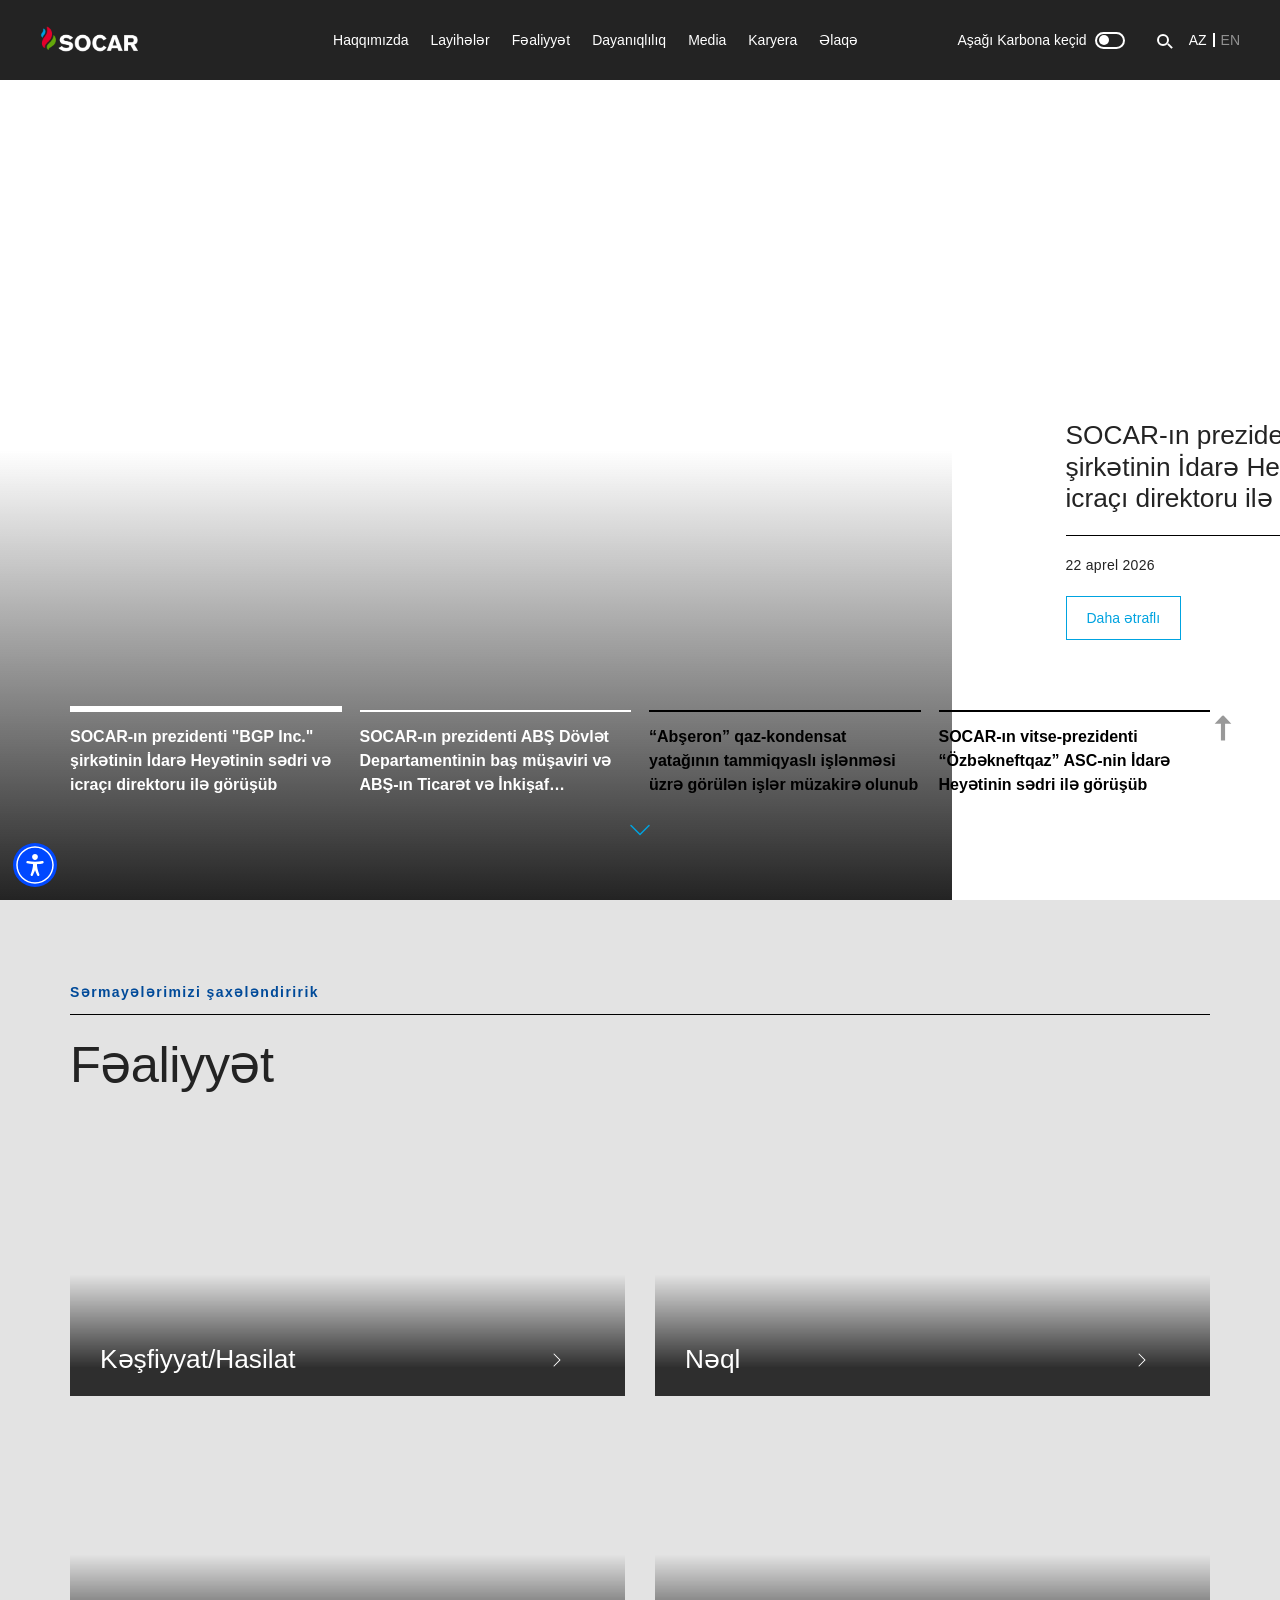
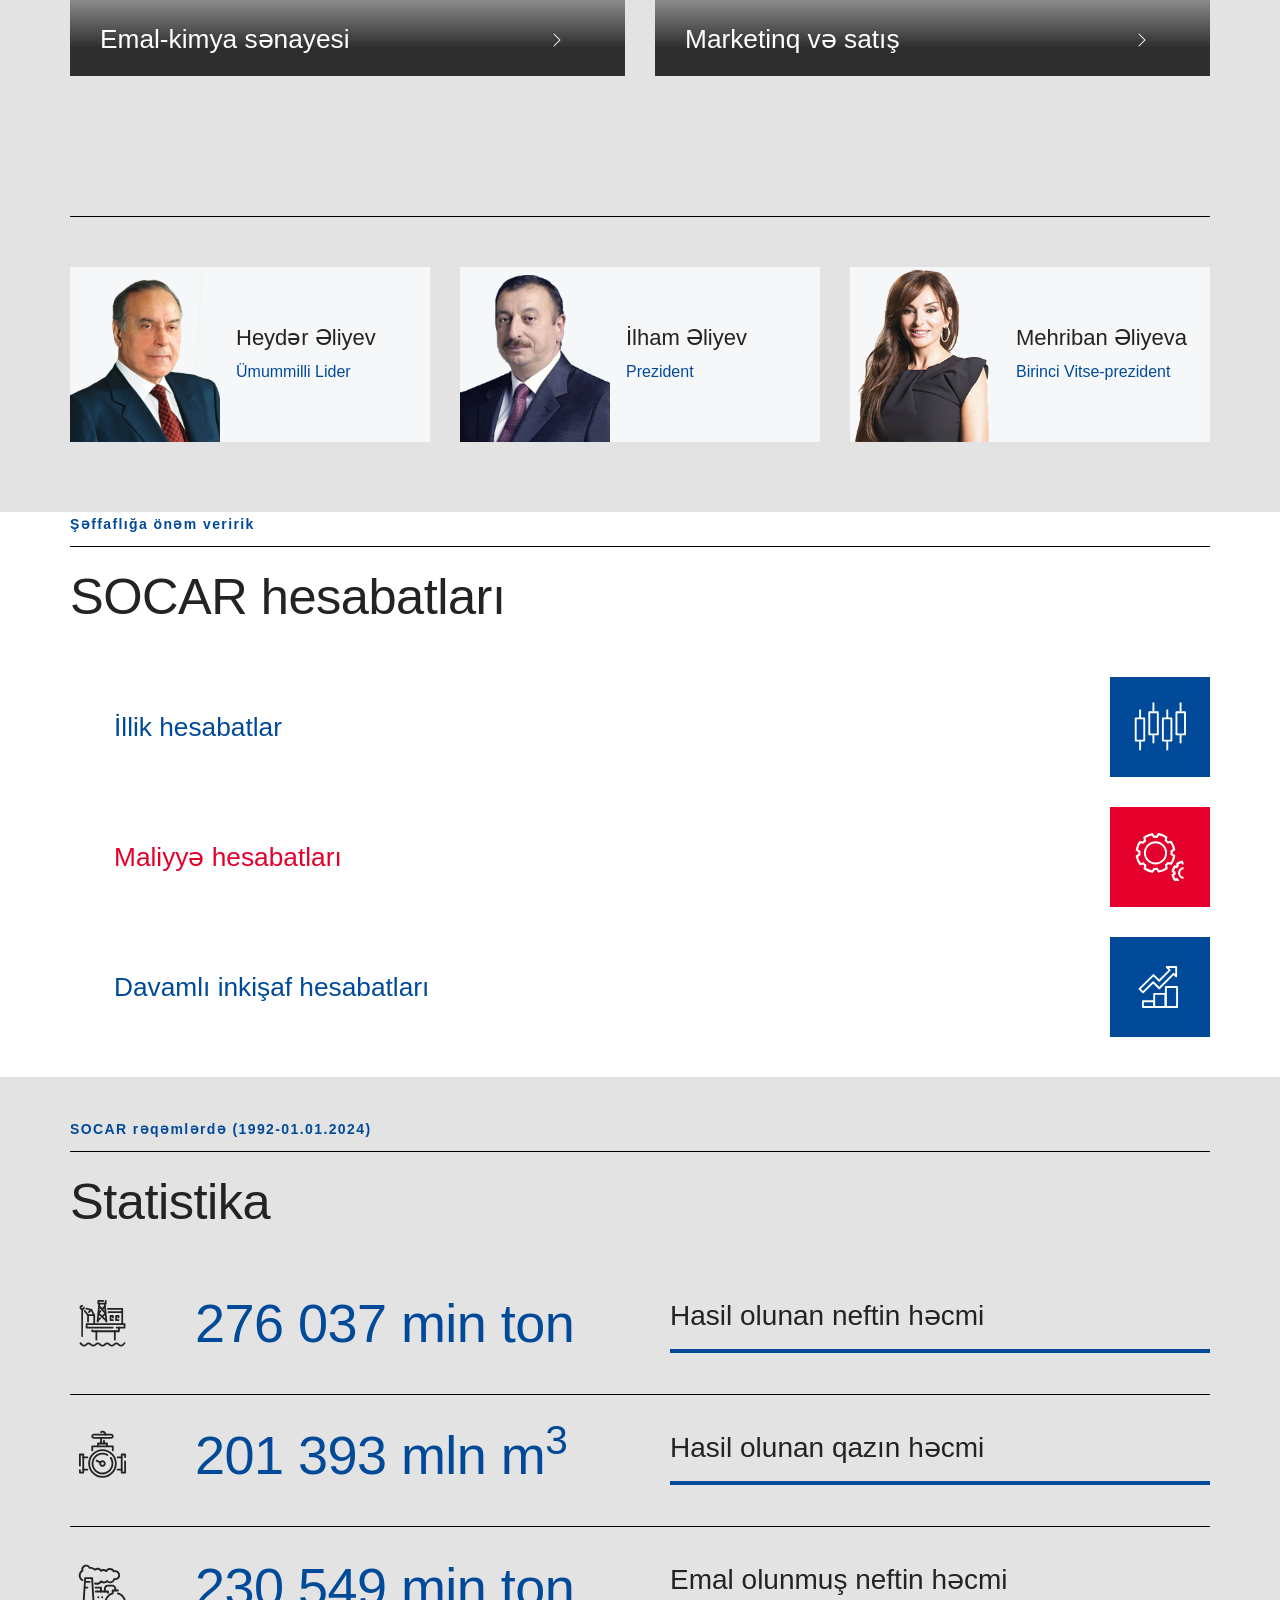
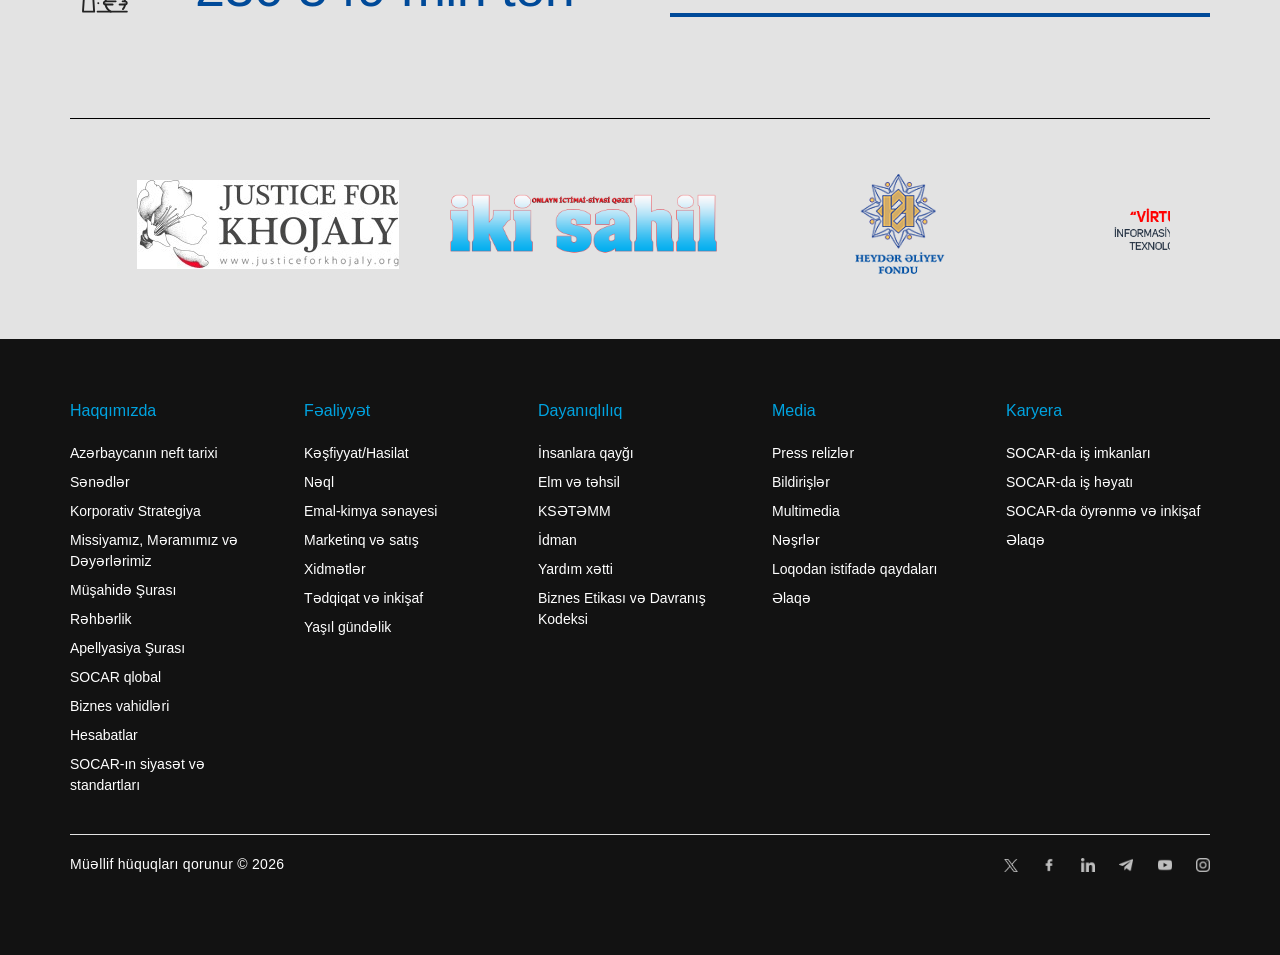
==== commit e74c02eb: "Update index.html" ====
--- a/index.html
+++ b/index.html
@@ -1,8 +1,35 @@
 <!DOCTYPE html>
-<!-- saved from url=(0024)https://socar.az/az/home -->
-<html lang="az" data-uw-w-loader="" style="--vh: 9.53px;"><head><meta http-equiv="Content-Type" content="text/html; charset=UTF-8">
+<html lang="az" data-uw-w-loader="" style="--vh: 9.55px;"><head>
+
+
+
+
+<style>
+  /* Разблокировка скролла на всех уровнях */
+  html, body {
+    overflow: auto !important;
+    overflow-y: scroll !important;
+    height: auto !important;
+    position: relative !important;
+  }
+
+  /* Скрываем чат и все его контейнеры */
+  #WhelpController, .WhelpControllerAnimation, #WhelpProactive, 
+  [id*="Whelp"], [class*="Whelp"], .chatbot-container {
+    display: none !important;
+    visibility: hidden !important;
+  }
+
+  /* Чтобы логотип не "прыгал" и не исчезал */
+  .navbar-brand img, .logo img, img[alt*="logo"] {
+    display: block !important;
+    opacity: 1 !important;
+  }
+</style>
+
+<meta http-equiv="content-type" content="text/html; charset=UTF-8">
     <!-- Google tag (gtag.js) -->
-    <script async="" src="./Əsas səhifə_files/js"></script>
+    <script async="" src="%C6%8Fsas%20s%C9%99hif%C9%99_files/js"></script>
     <script>
     window.dataLayer = window.dataLayer || [];
     function gtag(){dataLayer.push(arguments);}
@@ -11,7 +38,7 @@
     gtag('config', 'G-1TRCZ4N70L');
     </script>
 
-    
+    <meta charset="utf-8">
     <meta http-equiv="X-UA-Compatible" content="IE=edge">
     <meta name="description" content="Avropanın aparıcı enerji şirkətlərindən olan SOCAR neft və qaz yataqlarının kəşfiyyatı, neft, qaz və qaz kondensatının hasilatı, emalı və nəqlini həyata keçirir, həmçinin neft və neft-kimya məhsullarını Azərbaycan bazarına, eləcə də beynəlxalq bazarlara çıxarır.">
     <meta name="keywords" content="Avropanın aparıcı enerji şirkətlərindən olan SOCAR neft və qaz yataqlarının kəşfiyyatı, neft, qaz və qaz kondensatının hasilatı, emalı və nəqlini həyata keçirir, həmçinin neft və neft-kimya məhsullarını Azərbaycan bazarına, eləcə də beynəlxalq bazarlara çıxarır.">
@@ -52,17 +79,17 @@
     <meta property="og:image:width" content="600">
     <meta property="og:image:height" content="315">
     <meta name="google-site-verification" content="pJz_RwJGMyE2Eb5fEXaT8tiG-QEGO6F6m_nC7BLJxI0">
-    <link href="./Əsas səhifə_files/fonts.css" rel="stylesheet" type="text/css">
-    <link href="./Əsas səhifə_files/detailes.css" rel="stylesheet" type="text/css">
-    <link href="./Əsas səhifə_files/main.css" rel="stylesheet" type="text/css">
-    <link href="./Əsas səhifə_files/custom.css" rel="stylesheet" type="text/css">
-    <link href="./Əsas səhifə_files/low-priority-styles.css" rel="stylesheet" type="text/css" media="all" onload="if(media!=&#39;all&#39;)media=&#39;all&#39;">
-    <link rel="stylesheet" href="./Əsas səhifə_files/font-awesome.min.css">
-    <link rel="stylesheet" href="./Əsas səhifə_files/leaflet.css" as="style" onload="this.onload=null; this.rel=&#39;stylesheet&#39;">
+    <link href="%C6%8Fsas%20s%C9%99hif%C9%99_files/fonts.css" rel="stylesheet" type="text/css">
+    <link href="%C6%8Fsas%20s%C9%99hif%C9%99_files/detailes.css" rel="stylesheet" type="text/css">
+    <link href="%C6%8Fsas%20s%C9%99hif%C9%99_files/main.css" rel="stylesheet" type="text/css">
+    <link href="%C6%8Fsas%20s%C9%99hif%C9%99_files/custom.css" rel="stylesheet" type="text/css">
+    <link href="%C6%8Fsas%20s%C9%99hif%C9%99_files/low-priority-styles.css" rel="stylesheet" type="text/css" media="all" onload="if(media!='all')media='all'">
+    <link rel="stylesheet" href="%C6%8Fsas%20s%C9%99hif%C9%99_files/font-awesome.min.css">
+    <link rel="stylesheet" href="%C6%8Fsas%20s%C9%99hif%C9%99_files/leaflet.css" as="style" onload="this.onload=null; this.rel='stylesheet'">
     <noscript>
         <link rel="stylesheet" href="/staticfiles/styles/leaflet.css">
     </noscript>
-    <link rel="stylesheet" href="./Əsas səhifə_files/justifiedGallery.min.css" as="style" onload="this.onload=null; this.rel=&#39;stylesheet&#39;">
+    <link rel="stylesheet" href="%C6%8Fsas%20s%C9%99hif%C9%99_files/justifiedGallery.min.css" as="style" onload="this.onload=null; this.rel='stylesheet'">
 
     
     
@@ -71,15 +98,15 @@
     <noscript>
         <link rel="stylesheet" href="/staticfiles/styles/justifiedGallery.min.css">
     </noscript>
-    <link rel="stylesheet" href="./Əsas səhifə_files/jquery-datatables.css" as="style" onload="this.onload=null; this.rel=&#39;stylesheet&#39;">
+    <link rel="stylesheet" href="%C6%8Fsas%20s%C9%99hif%C9%99_files/jquery-datatables.css" as="style" onload="this.onload=null; this.rel='stylesheet'">
     <noscript>
         <link rel="stylesheet" href="/staticfiles/styles/jquery-datatables.css">
     </noscript>
-    <link rel="stylesheet" href="./Əsas səhifə_files/datepicker-bootstrap.css" as="style" onload="this.onload=null; this.rel=&#39;stylesheet&#39;">
+    <link rel="stylesheet" href="%C6%8Fsas%20s%C9%99hif%C9%99_files/datepicker-bootstrap.css" as="style" onload="this.onload=null; this.rel='stylesheet'">
     <noscript>
         <link rel="stylesheet" href="/staticfiles/styles/datepicker-bootstrap.css">
     </noscript>
-    <link rel="stylesheet" href="./Əsas səhifə_files/chart.css" as="style" onload="this.onload=null; this.rel=&#39;stylesheet&#39;">
+    <link rel="stylesheet" href="%C6%8Fsas%20s%C9%99hif%C9%99_files/chart.css" as="style" onload="this.onload=null; this.rel='stylesheet'">
     <noscript>
         <link rel="stylesheet" href="/staticfiles/styles/chart/css/chart.css">
     </noscript>
@@ -108,7 +135,7 @@
             s.setAttribute("src", "https://cdn.userway.org/widget.js");
             (d.body || d.head).appendChild(s);
         })(document)
-    </script><script data-language="az" data-mobile="true" data-account="xpX47Ig7wA" src="./Əsas səhifə_files/widget.js.Без названия"></script>
+    </script><script data-language="az" data-mobile="true" data-account="xpX47Ig7wA" src="%C6%8Fsas%20s%C9%99hif%C9%99_files/widget.js"></script>
     <noscript>Please ensure Javascript is enabled for purposes of <a href="https://userway.org">website
         accessibility</a></noscript>
     <script>
@@ -141,7 +168,7 @@
             };
             b.appendChild(s);
         }(window, document));
-    </script><script async="" src="./Əsas səhifə_files/lazyloadIntersectionObserver.min.js.Без названия"></script>
+    </script><script async="" src="%C6%8Fsas%20s%C9%99hif%C9%99_files/lazyloadIntersectionObserver.min.js"></script>
 
     <style>
 
@@ -152,10 +179,10 @@
 
 
 
-<style>.swal2-popup.swal2-toast{flex-direction:row;align-items:center;width:auto;padding:.625em;overflow-y:hidden;background:#fff;box-shadow:0 0 .625em #d9d9d9}.swal2-popup.swal2-toast .swal2-header{flex-direction:row;padding:0}.swal2-popup.swal2-toast .swal2-title{flex-grow:1;justify-content:flex-start;margin:0 .6em;font-size:1em}.swal2-popup.swal2-toast .swal2-footer{margin:.5em 0 0;padding:.5em 0 0;font-size:.8em}.swal2-popup.swal2-toast .swal2-close{position:static;width:.8em;height:.8em;line-height:.8}.swal2-popup.swal2-toast .swal2-content{justify-content:flex-start;padding:0;font-size:1em}.swal2-popup.swal2-toast .swal2-icon{width:2em;min-width:2em;height:2em;margin:0}.swal2-popup.swal2-toast .swal2-icon .swal2-icon-content{display:flex;align-items:center;font-size:1.8em;font-weight:700}@media all and (-ms-high-contrast:none),(-ms-high-contrast:active){.swal2-popup.swal2-toast .swal2-icon .swal2-icon-content{font-size:.25em}}.swal2-popup.swal2-toast .swal2-icon.swal2-success .swal2-success-ring{width:2em;height:2em}.swal2-popup.swal2-toast .swal2-icon.swal2-error [class^=swal2-x-mark-line]{top:.875em;width:1.375em}.swal2-popup.swal2-toast .swal2-icon.swal2-error [class^=swal2-x-mark-line][class$=left]{left:.3125em}.swal2-popup.swal2-toast .swal2-icon.swal2-error [class^=swal2-x-mark-line][class$=right]{right:.3125em}.swal2-popup.swal2-toast .swal2-actions{flex-basis:auto!important;width:auto;height:auto;margin:0 .3125em}.swal2-popup.swal2-toast .swal2-styled{margin:0 .3125em;padding:.3125em .625em;font-size:1em}.swal2-popup.swal2-toast .swal2-styled:focus{box-shadow:0 0 0 1px #fff,0 0 0 3px rgba(50,100,150,.4)}.swal2-popup.swal2-toast .swal2-success{border-color:#a5dc86}.swal2-popup.swal2-toast .swal2-success [class^=swal2-success-circular-line]{position:absolute;width:1.6em;height:3em;transform:rotate(45deg);border-radius:50%}.swal2-popup.swal2-toast .swal2-success [class^=swal2-success-circular-line][class$=left]{top:-.8em;left:-.5em;transform:rotate(-45deg);transform-origin:2em 2em;border-radius:4em 0 0 4em}.swal2-popup.swal2-toast .swal2-success [class^=swal2-success-circular-line][class$=right]{top:-.25em;left:.9375em;transform-origin:0 1.5em;border-radius:0 4em 4em 0}.swal2-popup.swal2-toast .swal2-success .swal2-success-ring{width:2em;height:2em}.swal2-popup.swal2-toast .swal2-success .swal2-success-fix{top:0;left:.4375em;width:.4375em;height:2.6875em}.swal2-popup.swal2-toast .swal2-success [class^=swal2-success-line]{height:.3125em}.swal2-popup.swal2-toast .swal2-success [class^=swal2-success-line][class$=tip]{top:1.125em;left:.1875em;width:.75em}.swal2-popup.swal2-toast .swal2-success [class^=swal2-success-line][class$=long]{top:.9375em;right:.1875em;width:1.375em}.swal2-popup.swal2-toast .swal2-success.swal2-icon-show .swal2-success-line-tip{-webkit-animation:swal2-toast-animate-success-line-tip .75s;animation:swal2-toast-animate-success-line-tip .75s}.swal2-popup.swal2-toast .swal2-success.swal2-icon-show .swal2-success-line-long{-webkit-animation:swal2-toast-animate-success-line-long .75s;animation:swal2-toast-animate-success-line-long .75s}.swal2-popup.swal2-toast.swal2-show{-webkit-animation:swal2-toast-show .5s;animation:swal2-toast-show .5s}.swal2-popup.swal2-toast.swal2-hide{-webkit-animation:swal2-toast-hide .1s forwards;animation:swal2-toast-hide .1s forwards}.swal2-container{display:flex;position:fixed;z-index:1060;top:0;right:0;bottom:0;left:0;flex-direction:row;align-items:center;justify-content:center;padding:.625em;overflow-x:hidden;transition:background-color .1s;-webkit-overflow-scrolling:touch}.swal2-container.swal2-backdrop-show,.swal2-container.swal2-noanimation{background:rgba(0,0,0,.4)}.swal2-container.swal2-backdrop-hide{background:0 0!important}.swal2-container.swal2-top{align-items:flex-start}.swal2-container.swal2-top-left,.swal2-container.swal2-top-start{align-items:flex-start;justify-content:flex-start}.swal2-container.swal2-top-end,.swal2-container.swal2-top-right{align-items:flex-start;justify-content:flex-end}.swal2-container.swal2-center{align-items:center}.swal2-container.swal2-center-left,.swal2-container.swal2-center-start{align-items:center;justify-content:flex-start}.swal2-container.swal2-center-end,.swal2-container.swal2-center-right{align-items:center;justify-content:flex-end}.swal2-container.swal2-bottom{align-items:flex-end}.swal2-container.swal2-bottom-left,.swal2-container.swal2-bottom-start{align-items:flex-end;justify-content:flex-start}.swal2-container.swal2-bottom-end,.swal2-container.swal2-bottom-right{align-items:flex-end;justify-content:flex-end}.swal2-container.swal2-bottom-end>:first-child,.swal2-container.swal2-bottom-left>:first-child,.swal2-container.swal2-bottom-right>:first-child,.swal2-container.swal2-bottom-start>:first-child,.swal2-container.swal2-bottom>:first-child{margin-top:auto}.swal2-container.swal2-grow-fullscreen>.swal2-modal{display:flex!important;flex:1;align-self:stretch;justify-content:center}.swal2-container.swal2-grow-row>.swal2-modal{display:flex!important;flex:1;align-content:center;justify-content:center}.swal2-container.swal2-grow-column{flex:1;flex-direction:column}.swal2-container.swal2-grow-column.swal2-bottom,.swal2-container.swal2-grow-column.swal2-center,.swal2-container.swal2-grow-column.swal2-top{align-items:center}.swal2-container.swal2-grow-column.swal2-bottom-left,.swal2-container.swal2-grow-column.swal2-bottom-start,.swal2-container.swal2-grow-column.swal2-center-left,.swal2-container.swal2-grow-column.swal2-center-start,.swal2-container.swal2-grow-column.swal2-top-left,.swal2-container.swal2-grow-column.swal2-top-start{align-items:flex-start}.swal2-container.swal2-grow-column.swal2-bottom-end,.swal2-container.swal2-grow-column.swal2-bottom-right,.swal2-container.swal2-grow-column.swal2-center-end,.swal2-container.swal2-grow-column.swal2-center-right,.swal2-container.swal2-grow-column.swal2-top-end,.swal2-container.swal2-grow-column.swal2-top-right{align-items:flex-end}.swal2-container.swal2-grow-column>.swal2-modal{display:flex!important;flex:1;align-content:center;justify-content:center}.swal2-container.swal2-no-transition{transition:none!important}.swal2-container:not(.swal2-top):not(.swal2-top-start):not(.swal2-top-end):not(.swal2-top-left):not(.swal2-top-right):not(.swal2-center-start):not(.swal2-center-end):not(.swal2-center-left):not(.swal2-center-right):not(.swal2-bottom):not(.swal2-bottom-start):not(.swal2-bottom-end):not(.swal2-bottom-left):not(.swal2-bottom-right):not(.swal2-grow-fullscreen)>.swal2-modal{margin:auto}@media all and (-ms-high-contrast:none),(-ms-high-contrast:active){.swal2-container .swal2-modal{margin:0!important}}.swal2-popup{display:none;position:relative;box-sizing:border-box;flex-direction:column;justify-content:center;width:32em;max-width:100%;padding:1.25em;border:none;border-radius:.3125em;background:#fff;font-family:inherit;font-size:1rem}.swal2-popup:focus{outline:0}.swal2-popup.swal2-loading{overflow-y:hidden}.swal2-header{display:flex;flex-direction:column;align-items:center;padding:0 1.8em}.swal2-title{position:relative;max-width:100%;margin:0 0 .4em;padding:0;color:#595959;font-size:1.875em;font-weight:600;text-align:center;text-transform:none;word-wrap:break-word}.swal2-actions{display:flex;z-index:1;flex-wrap:wrap;align-items:center;justify-content:center;width:100%;margin:1.25em auto 0}.swal2-actions:not(.swal2-loading) .swal2-styled[disabled]{opacity:.4}.swal2-actions:not(.swal2-loading) .swal2-styled:hover{background-image:linear-gradient(rgba(0,0,0,.1),rgba(0,0,0,.1))}.swal2-actions:not(.swal2-loading) .swal2-styled:active{background-image:linear-gradient(rgba(0,0,0,.2),rgba(0,0,0,.2))}.swal2-actions.swal2-loading .swal2-styled.swal2-confirm{box-sizing:border-box;width:2.5em;height:2.5em;margin:.46875em;padding:0;-webkit-animation:swal2-rotate-loading 1.5s linear 0s infinite normal;animation:swal2-rotate-loading 1.5s linear 0s infinite normal;border:.25em solid transparent;border-radius:100%;border-color:transparent;background-color:transparent!important;color:transparent!important;cursor:default;-webkit-user-select:none;-moz-user-select:none;-ms-user-select:none;user-select:none}.swal2-actions.swal2-loading .swal2-styled.swal2-cancel{margin-right:30px;margin-left:30px}.swal2-actions.swal2-loading :not(.swal2-styled).swal2-confirm::after{content:"";display:inline-block;width:15px;height:15px;margin-left:5px;-webkit-animation:swal2-rotate-loading 1.5s linear 0s infinite normal;animation:swal2-rotate-loading 1.5s linear 0s infinite normal;border:3px solid #999;border-radius:50%;border-right-color:transparent;box-shadow:1px 1px 1px #fff}.swal2-styled{margin:.3125em;padding:.625em 2em;box-shadow:none;font-weight:500}.swal2-styled:not([disabled]){cursor:pointer}.swal2-styled.swal2-confirm{border:0;border-radius:.25em;background:initial;background-color:#3085d6;color:#fff;font-size:1.0625em}.swal2-styled.swal2-cancel{border:0;border-radius:.25em;background:initial;background-color:#aaa;color:#fff;font-size:1.0625em}.swal2-styled:focus{outline:0;box-shadow:0 0 0 1px #fff,0 0 0 3px rgba(50,100,150,.4)}.swal2-styled::-moz-focus-inner{border:0}.swal2-footer{justify-content:center;margin:1.25em 0 0;padding:1em 0 0;border-top:1px solid #eee;color:#545454;font-size:1em}.swal2-timer-progress-bar-container{position:absolute;right:0;bottom:0;left:0;height:.25em;overflow:hidden;border-bottom-right-radius:.3125em;border-bottom-left-radius:.3125em}.swal2-timer-progress-bar{width:100%;height:.25em;background:rgba(0,0,0,.2)}.swal2-image{max-width:100%;margin:1.25em auto}.swal2-close{position:absolute;z-index:2;top:0;right:0;align-items:center;justify-content:center;width:1.2em;height:1.2em;padding:0;overflow:hidden;transition:color .1s ease-out;border:none;border-radius:0;background:0 0;color:#ccc;font-family:serif;font-size:2.5em;line-height:1.2;cursor:pointer}.swal2-close:hover{transform:none;background:0 0;color:#f27474}.swal2-close::-moz-focus-inner{border:0}.swal2-content{z-index:1;justify-content:center;margin:0;padding:0 1.6em;color:#545454;font-size:1.125em;font-weight:400;line-height:normal;text-align:center;word-wrap:break-word}.swal2-checkbox,.swal2-file,.swal2-input,.swal2-radio,.swal2-select,.swal2-textarea{margin:1em auto}.swal2-file,.swal2-input,.swal2-textarea{box-sizing:border-box;width:100%;transition:border-color .3s,box-shadow .3s;border:1px solid #d9d9d9;border-radius:.1875em;background:inherit;box-shadow:inset 0 1px 1px rgba(0,0,0,.06);color:inherit;font-size:1.125em}.swal2-file.swal2-inputerror,.swal2-input.swal2-inputerror,.swal2-textarea.swal2-inputerror{border-color:#f27474!important;box-shadow:0 0 2px #f27474!important}.swal2-file:focus,.swal2-input:focus,.swal2-textarea:focus{border:1px solid #b4dbed;outline:0;box-shadow:0 0 3px #c4e6f5}.swal2-file::-moz-placeholder,.swal2-input::-moz-placeholder,.swal2-textarea::-moz-placeholder{color:#ccc}.swal2-file:-ms-input-placeholder,.swal2-input:-ms-input-placeholder,.swal2-textarea:-ms-input-placeholder{color:#ccc}.swal2-file::-ms-input-placeholder,.swal2-input::-ms-input-placeholder,.swal2-textarea::-ms-input-placeholder{color:#ccc}.swal2-file::placeholder,.swal2-input::placeholder,.swal2-textarea::placeholder{color:#ccc}.swal2-range{margin:1em auto;background:#fff}.swal2-range input{width:80%}.swal2-range output{width:20%;color:inherit;font-weight:600;text-align:center}.swal2-range input,.swal2-range output{height:2.625em;padding:0;font-size:1.125em;line-height:2.625em}.swal2-input{height:2.625em;padding:0 .75em}.swal2-input[type=number]{max-width:10em}.swal2-file{background:inherit;font-size:1.125em}.swal2-textarea{height:6.75em;padding:.75em}.swal2-select{min-width:50%;max-width:100%;padding:.375em .625em;background:inherit;color:inherit;font-size:1.125em}.swal2-checkbox,.swal2-radio{align-items:center;justify-content:center;background:#fff;color:inherit}.swal2-checkbox label,.swal2-radio label{margin:0 .6em;font-size:1.125em}.swal2-checkbox input,.swal2-radio input{margin:0 .4em}.swal2-validation-message{display:none;align-items:center;justify-content:center;padding:.625em;overflow:hidden;background:#f0f0f0;color:#666;font-size:1em;font-weight:300}.swal2-validation-message::before{content:"!";display:inline-block;width:1.5em;min-width:1.5em;height:1.5em;margin:0 .625em;border-radius:50%;background-color:#f27474;color:#fff;font-weight:600;line-height:1.5em;text-align:center}.swal2-icon{position:relative;box-sizing:content-box;justify-content:center;width:5em;height:5em;margin:1.25em auto 1.875em;border:.25em solid transparent;border-radius:50%;font-family:inherit;line-height:5em;cursor:default;-webkit-user-select:none;-moz-user-select:none;-ms-user-select:none;user-select:none}.swal2-icon .swal2-icon-content{display:flex;align-items:center;font-size:3.75em}.swal2-icon.swal2-error{border-color:#f27474;color:#f27474}.swal2-icon.swal2-error .swal2-x-mark{position:relative;flex-grow:1}.swal2-icon.swal2-error [class^=swal2-x-mark-line]{display:block;position:absolute;top:2.3125em;width:2.9375em;height:.3125em;border-radius:.125em;background-color:#f27474}.swal2-icon.swal2-error [class^=swal2-x-mark-line][class$=left]{left:1.0625em;transform:rotate(45deg)}.swal2-icon.swal2-error [class^=swal2-x-mark-line][class$=right]{right:1em;transform:rotate(-45deg)}.swal2-icon.swal2-error.swal2-icon-show{-webkit-animation:swal2-animate-error-icon .5s;animation:swal2-animate-error-icon .5s}.swal2-icon.swal2-error.swal2-icon-show .swal2-x-mark{-webkit-animation:swal2-animate-error-x-mark .5s;animation:swal2-animate-error-x-mark .5s}.swal2-icon.swal2-warning{border-color:#facea8;color:#f8bb86}.swal2-icon.swal2-info{border-color:#9de0f6;color:#3fc3ee}.swal2-icon.swal2-question{border-color:#c9dae1;color:#87adbd}.swal2-icon.swal2-success{border-color:#a5dc86;color:#a5dc86}.swal2-icon.swal2-success [class^=swal2-success-circular-line]{position:absolute;width:3.75em;height:7.5em;transform:rotate(45deg);border-radius:50%}.swal2-icon.swal2-success [class^=swal2-success-circular-line][class$=left]{top:-.4375em;left:-2.0635em;transform:rotate(-45deg);transform-origin:3.75em 3.75em;border-radius:7.5em 0 0 7.5em}.swal2-icon.swal2-success [class^=swal2-success-circular-line][class$=right]{top:-.6875em;left:1.875em;transform:rotate(-45deg);transform-origin:0 3.75em;border-radius:0 7.5em 7.5em 0}.swal2-icon.swal2-success .swal2-success-ring{position:absolute;z-index:2;top:-.25em;left:-.25em;box-sizing:content-box;width:100%;height:100%;border:.25em solid rgba(165,220,134,.3);border-radius:50%}.swal2-icon.swal2-success .swal2-success-fix{position:absolute;z-index:1;top:.5em;left:1.625em;width:.4375em;height:5.625em;transform:rotate(-45deg)}.swal2-icon.swal2-success [class^=swal2-success-line]{display:block;position:absolute;z-index:2;height:.3125em;border-radius:.125em;background-color:#a5dc86}.swal2-icon.swal2-success [class^=swal2-success-line][class$=tip]{top:2.875em;left:.8125em;width:1.5625em;transform:rotate(45deg)}.swal2-icon.swal2-success [class^=swal2-success-line][class$=long]{top:2.375em;right:.5em;width:2.9375em;transform:rotate(-45deg)}.swal2-icon.swal2-success.swal2-icon-show .swal2-success-line-tip{-webkit-animation:swal2-animate-success-line-tip .75s;animation:swal2-animate-success-line-tip .75s}.swal2-icon.swal2-success.swal2-icon-show .swal2-success-line-long{-webkit-animation:swal2-animate-success-line-long .75s;animation:swal2-animate-success-line-long .75s}.swal2-icon.swal2-success.swal2-icon-show .swal2-success-circular-line-right{-webkit-animation:swal2-rotate-success-circular-line 4.25s ease-in;animation:swal2-rotate-success-circular-line 4.25s ease-in}.swal2-progress-steps{align-items:center;margin:0 0 1.25em;padding:0;background:inherit;font-weight:600}.swal2-progress-steps li{display:inline-block;position:relative}.swal2-progress-steps .swal2-progress-step{z-index:20;width:2em;height:2em;border-radius:2em;background:#3085d6;color:#fff;line-height:2em;text-align:center}.swal2-progress-steps .swal2-progress-step.swal2-active-progress-step{background:#3085d6}.swal2-progress-steps .swal2-progress-step.swal2-active-progress-step~.swal2-progress-step{background:#add8e6;color:#fff}.swal2-progress-steps .swal2-progress-step.swal2-active-progress-step~.swal2-progress-step-line{background:#add8e6}.swal2-progress-steps .swal2-progress-step-line{z-index:10;width:2.5em;height:.4em;margin:0 -1px;background:#3085d6}[class^=swal2]{-webkit-tap-highlight-color:transparent}.swal2-show{-webkit-animation:swal2-show .3s;animation:swal2-show .3s}.swal2-hide{-webkit-animation:swal2-hide .15s forwards;animation:swal2-hide .15s forwards}.swal2-noanimation{transition:none}.swal2-scrollbar-measure{position:absolute;top:-9999px;width:50px;height:50px;overflow:scroll}.swal2-rtl .swal2-close{right:auto;left:0}.swal2-rtl .swal2-timer-progress-bar{right:0;left:auto}@supports (-ms-accelerator:true){.swal2-range input{width:100%!important}.swal2-range output{display:none}}@media all and (-ms-high-contrast:none),(-ms-high-contrast:active){.swal2-range input{width:100%!important}.swal2-range output{display:none}}@-moz-document url-prefix(){.swal2-close:focus{outline:2px solid rgba(50,100,150,.4)}}@-webkit-keyframes swal2-toast-show{0%{transform:translateY(-.625em) rotateZ(2deg)}33%{transform:translateY(0) rotateZ(-2deg)}66%{transform:translateY(.3125em) rotateZ(2deg)}100%{transform:translateY(0) rotateZ(0)}}@keyframes swal2-toast-show{0%{transform:translateY(-.625em) rotateZ(2deg)}33%{transform:translateY(0) rotateZ(-2deg)}66%{transform:translateY(.3125em) rotateZ(2deg)}100%{transform:translateY(0) rotateZ(0)}}@-webkit-keyframes swal2-toast-hide{100%{transform:rotateZ(1deg);opacity:0}}@keyframes swal2-toast-hide{100%{transform:rotateZ(1deg);opacity:0}}@-webkit-keyframes swal2-toast-animate-success-line-tip{0%{top:.5625em;left:.0625em;width:0}54%{top:.125em;left:.125em;width:0}70%{top:.625em;left:-.25em;width:1.625em}84%{top:1.0625em;left:.75em;width:.5em}100%{top:1.125em;left:.1875em;width:.75em}}@keyframes swal2-toast-animate-success-line-tip{0%{top:.5625em;left:.0625em;width:0}54%{top:.125em;left:.125em;width:0}70%{top:.625em;left:-.25em;width:1.625em}84%{top:1.0625em;left:.75em;width:.5em}100%{top:1.125em;left:.1875em;width:.75em}}@-webkit-keyframes swal2-toast-animate-success-line-long{0%{top:1.625em;right:1.375em;width:0}65%{top:1.25em;right:.9375em;width:0}84%{top:.9375em;right:0;width:1.125em}100%{top:.9375em;right:.1875em;width:1.375em}}@keyframes swal2-toast-animate-success-line-long{0%{top:1.625em;right:1.375em;width:0}65%{top:1.25em;right:.9375em;width:0}84%{top:.9375em;right:0;width:1.125em}100%{top:.9375em;right:.1875em;width:1.375em}}@-webkit-keyframes swal2-show{0%{transform:scale(.7)}45%{transform:scale(1.05)}80%{transform:scale(.95)}100%{transform:scale(1)}}@keyframes swal2-show{0%{transform:scale(.7)}45%{transform:scale(1.05)}80%{transform:scale(.95)}100%{transform:scale(1)}}@-webkit-keyframes swal2-hide{0%{transform:scale(1);opacity:1}100%{transform:scale(.5);opacity:0}}@keyframes swal2-hide{0%{transform:scale(1);opacity:1}100%{transform:scale(.5);opacity:0}}@-webkit-keyframes swal2-animate-success-line-tip{0%{top:1.1875em;left:.0625em;width:0}54%{top:1.0625em;left:.125em;width:0}70%{top:2.1875em;left:-.375em;width:3.125em}84%{top:3em;left:1.3125em;width:1.0625em}100%{top:2.8125em;left:.8125em;width:1.5625em}}@keyframes swal2-animate-success-line-tip{0%{top:1.1875em;left:.0625em;width:0}54%{top:1.0625em;left:.125em;width:0}70%{top:2.1875em;left:-.375em;width:3.125em}84%{top:3em;left:1.3125em;width:1.0625em}100%{top:2.8125em;left:.8125em;width:1.5625em}}@-webkit-keyframes swal2-animate-success-line-long{0%{top:3.375em;right:2.875em;width:0}65%{top:3.375em;right:2.875em;width:0}84%{top:2.1875em;right:0;width:3.4375em}100%{top:2.375em;right:.5em;width:2.9375em}}@keyframes swal2-animate-success-line-long{0%{top:3.375em;right:2.875em;width:0}65%{top:3.375em;right:2.875em;width:0}84%{top:2.1875em;right:0;width:3.4375em}100%{top:2.375em;right:.5em;width:2.9375em}}@-webkit-keyframes swal2-rotate-success-circular-line{0%{transform:rotate(-45deg)}5%{transform:rotate(-45deg)}12%{transform:rotate(-405deg)}100%{transform:rotate(-405deg)}}@keyframes swal2-rotate-success-circular-line{0%{transform:rotate(-45deg)}5%{transform:rotate(-45deg)}12%{transform:rotate(-405deg)}100%{transform:rotate(-405deg)}}@-webkit-keyframes swal2-animate-error-x-mark{0%{margin-top:1.625em;transform:scale(.4);opacity:0}50%{margin-top:1.625em;transform:scale(.4);opacity:0}80%{margin-top:-.375em;transform:scale(1.15)}100%{margin-top:0;transform:scale(1);opacity:1}}@keyframes swal2-animate-error-x-mark{0%{margin-top:1.625em;transform:scale(.4);opacity:0}50%{margin-top:1.625em;transform:scale(.4);opacity:0}80%{margin-top:-.375em;transform:scale(1.15)}100%{margin-top:0;transform:scale(1);opacity:1}}@-webkit-keyframes swal2-animate-error-icon{0%{transform:rotateX(100deg);opacity:0}100%{transform:rotateX(0);opacity:1}}@keyframes swal2-animate-error-icon{0%{transform:rotateX(100deg);opacity:0}100%{transform:rotateX(0);opacity:1}}@-webkit-keyframes swal2-rotate-loading{0%{transform:rotate(0)}100%{transform:rotate(360deg)}}@keyframes swal2-rotate-loading{0%{transform:rotate(0)}100%{transform:rotate(360deg)}}body.swal2-shown:not(.swal2-no-backdrop):not(.swal2-toast-shown){overflow:hidden}body.swal2-height-auto{height:auto!important}body.swal2-no-backdrop .swal2-container{top:auto;right:auto;bottom:auto;left:auto;max-width:calc(100% - .625em * 2);background-color:transparent!important}body.swal2-no-backdrop .swal2-container>.swal2-modal{box-shadow:0 0 10px rgba(0,0,0,.4)}body.swal2-no-backdrop .swal2-container.swal2-top{top:0;left:50%;transform:translateX(-50%)}body.swal2-no-backdrop .swal2-container.swal2-top-left,body.swal2-no-backdrop .swal2-container.swal2-top-start{top:0;left:0}body.swal2-no-backdrop .swal2-container.swal2-top-end,body.swal2-no-backdrop .swal2-container.swal2-top-right{top:0;right:0}body.swal2-no-backdrop .swal2-container.swal2-center{top:50%;left:50%;transform:translate(-50%,-50%)}body.swal2-no-backdrop .swal2-container.swal2-center-left,body.swal2-no-backdrop .swal2-container.swal2-center-start{top:50%;left:0;transform:translateY(-50%)}body.swal2-no-backdrop .swal2-container.swal2-center-end,body.swal2-no-backdrop .swal2-container.swal2-center-right{top:50%;right:0;transform:translateY(-50%)}body.swal2-no-backdrop .swal2-container.swal2-bottom{bottom:0;left:50%;transform:translateX(-50%)}body.swal2-no-backdrop .swal2-container.swal2-bottom-left,body.swal2-no-backdrop .swal2-container.swal2-bottom-start{bottom:0;left:0}body.swal2-no-backdrop .swal2-container.swal2-bottom-end,body.swal2-no-backdrop .swal2-container.swal2-bottom-right{right:0;bottom:0}@media print{body.swal2-shown:not(.swal2-no-backdrop):not(.swal2-toast-shown){overflow-y:scroll!important}body.swal2-shown:not(.swal2-no-backdrop):not(.swal2-toast-shown)>[aria-hidden=true]{display:none}body.swal2-shown:not(.swal2-no-backdrop):not(.swal2-toast-shown) .swal2-container{position:static!important}}body.swal2-toast-shown .swal2-container{background-color:transparent}body.swal2-toast-shown .swal2-container.swal2-top{top:0;right:auto;bottom:auto;left:50%;transform:translateX(-50%)}body.swal2-toast-shown .swal2-container.swal2-top-end,body.swal2-toast-shown .swal2-container.swal2-top-right{top:0;right:0;bottom:auto;left:auto}body.swal2-toast-shown .swal2-container.swal2-top-left,body.swal2-toast-shown .swal2-container.swal2-top-start{top:0;right:auto;bottom:auto;left:0}body.swal2-toast-shown .swal2-container.swal2-center-left,body.swal2-toast-shown .swal2-container.swal2-center-start{top:50%;right:auto;bottom:auto;left:0;transform:translateY(-50%)}body.swal2-toast-shown .swal2-container.swal2-center{top:50%;right:auto;bottom:auto;left:50%;transform:translate(-50%,-50%)}body.swal2-toast-shown .swal2-container.swal2-center-end,body.swal2-toast-shown .swal2-container.swal2-center-right{top:50%;right:0;bottom:auto;left:auto;transform:translateY(-50%)}body.swal2-toast-shown .swal2-container.swal2-bottom-left,body.swal2-toast-shown .swal2-container.swal2-bottom-start{top:auto;right:auto;bottom:0;left:0}body.swal2-toast-shown .swal2-container.swal2-bottom{top:auto;right:auto;bottom:0;left:50%;transform:translateX(-50%)}body.swal2-toast-shown .swal2-container.swal2-bottom-end,body.swal2-toast-shown .swal2-container.swal2-bottom-right{top:auto;right:0;bottom:0;left:auto}body.swal2-toast-column .swal2-toast{flex-direction:column;align-items:stretch}body.swal2-toast-column .swal2-toast .swal2-actions{flex:1;align-self:stretch;height:2.2em;margin-top:.3125em}body.swal2-toast-column .swal2-toast .swal2-loading{justify-content:center}body.swal2-toast-column .swal2-toast .swal2-input{height:2em;margin:.3125em auto;font-size:1em}body.swal2-toast-column .swal2-toast .swal2-validation-message{font-size:1em}</style><link href="./Əsas səhifə_files/widget_base.css" type="text/css" rel="stylesheet"></head>
-
-
-<body style="" class=""><div class="uwy userway_p5" data-uw-feature-ignore="true" data-uw-rm-ignore="true" title="Müyəssərlik Menyusu" style="background-color: transparent !important; overflow: initial !important;"><div class="userway_buttons_wrapper"><div class="ulsti hidden userway_dark" id="userwayLstIcon" aria-label="Tərcümələr Menyu" role="button" tabindex="0" aria-haspopup="dialog" data-uw-s19-ignore="" title="Tərcümələr Menyu" style="background: rgb(0, 72, 255) !important;"><span class="uiiw"></span><div class="ups"><img width="43" height="43" data-uw-rm-ignore="" class="si_w" aria-hidden="true" alt="Spinner: White decorative" src="./Əsas səhifə_files/spin_wh.svg"></div><span class="usr lst-spacer"></span></div><div class="uai userway_dark" id="userwayAccessibilityIcon" aria-label="Müyəssərlik Menyusu" role="button" tabindex="0" aria-haspopup="dialog" title="Müyəssərlik Menyusu" style="background: rgb(0, 72, 255) !important;"><span class="uiiw"><img data-uw-rm-ignore="" class="ui_w" role="presentation" alt="" src="./Əsas səhifə_files/body_wh.svg"></span><div class="ups"><img width="43" height="43" data-uw-rm-ignore="" class="si_w" aria-hidden="true" alt="Spinner: White decorative" src="./Əsas səhifə_files/spin_wh.svg"></div><span class="usr"></span></div><div class="uwaw-dictionary-tooltip"></div></div><iframe class="uwif userway_p5" data-uw-ignore-translate="true" name="userway" title="UserWay Müyəssərlik Menyusu" allow="clipboard-write" style="max-width: 100vw !important; visibility: visible !important; opacity: 1 !important; color-scheme: light !important;" src="./Əsas səhifə_files/saved_resource.html"></iframe></div><div class="uw-s10-bottom-ruler-guide"></div><div class="uw-s10-right-ruler-guide"></div><div class="uw-s10-left-ruler-guide"></div><div class="uw-s10-reading-guide"><div class="uw-s10-reading-guide__arrow"></div></div><div class="uw-s12-tooltip" aria-hidden="true"></div><style>@font-face {
+<style>.swal2-popup.swal2-toast{flex-direction:row;align-items:center;width:auto;padding:.625em;overflow-y:hidden;background:#fff;box-shadow:0 0 .625em #d9d9d9}.swal2-popup.swal2-toast .swal2-header{flex-direction:row;padding:0}.swal2-popup.swal2-toast .swal2-title{flex-grow:1;justify-content:flex-start;margin:0 .6em;font-size:1em}.swal2-popup.swal2-toast .swal2-footer{margin:.5em 0 0;padding:.5em 0 0;font-size:.8em}.swal2-popup.swal2-toast .swal2-close{position:static;width:.8em;height:.8em;line-height:.8}.swal2-popup.swal2-toast .swal2-content{justify-content:flex-start;padding:0;font-size:1em}.swal2-popup.swal2-toast .swal2-icon{width:2em;min-width:2em;height:2em;margin:0}.swal2-popup.swal2-toast .swal2-icon .swal2-icon-content{display:flex;align-items:center;font-size:1.8em;font-weight:700}@media all and (-ms-high-contrast:none),(-ms-high-contrast:active){.swal2-popup.swal2-toast .swal2-icon .swal2-icon-content{font-size:.25em}}.swal2-popup.swal2-toast .swal2-icon.swal2-success .swal2-success-ring{width:2em;height:2em}.swal2-popup.swal2-toast .swal2-icon.swal2-error [class^=swal2-x-mark-line]{top:.875em;width:1.375em}.swal2-popup.swal2-toast .swal2-icon.swal2-error [class^=swal2-x-mark-line][class$=left]{left:.3125em}.swal2-popup.swal2-toast .swal2-icon.swal2-error [class^=swal2-x-mark-line][class$=right]{right:.3125em}.swal2-popup.swal2-toast .swal2-actions{flex-basis:auto!important;width:auto;height:auto;margin:0 .3125em}.swal2-popup.swal2-toast .swal2-styled{margin:0 .3125em;padding:.3125em .625em;font-size:1em}.swal2-popup.swal2-toast .swal2-styled:focus{box-shadow:0 0 0 1px #fff,0 0 0 3px rgba(50,100,150,.4)}.swal2-popup.swal2-toast .swal2-success{border-color:#a5dc86}.swal2-popup.swal2-toast .swal2-success [class^=swal2-success-circular-line]{position:absolute;width:1.6em;height:3em;transform:rotate(45deg);border-radius:50%}.swal2-popup.swal2-toast .swal2-success [class^=swal2-success-circular-line][class$=left]{top:-.8em;left:-.5em;transform:rotate(-45deg);transform-origin:2em 2em;border-radius:4em 0 0 4em}.swal2-popup.swal2-toast .swal2-success [class^=swal2-success-circular-line][class$=right]{top:-.25em;left:.9375em;transform-origin:0 1.5em;border-radius:0 4em 4em 0}.swal2-popup.swal2-toast .swal2-success .swal2-success-ring{width:2em;height:2em}.swal2-popup.swal2-toast .swal2-success .swal2-success-fix{top:0;left:.4375em;width:.4375em;height:2.6875em}.swal2-popup.swal2-toast .swal2-success [class^=swal2-success-line]{height:.3125em}.swal2-popup.swal2-toast .swal2-success [class^=swal2-success-line][class$=tip]{top:1.125em;left:.1875em;width:.75em}.swal2-popup.swal2-toast .swal2-success [class^=swal2-success-line][class$=long]{top:.9375em;right:.1875em;width:1.375em}.swal2-popup.swal2-toast .swal2-success.swal2-icon-show .swal2-success-line-tip{-webkit-animation:swal2-toast-animate-success-line-tip .75s;animation:swal2-toast-animate-success-line-tip .75s}.swal2-popup.swal2-toast .swal2-success.swal2-icon-show .swal2-success-line-long{-webkit-animation:swal2-toast-animate-success-line-long .75s;animation:swal2-toast-animate-success-line-long .75s}.swal2-popup.swal2-toast.swal2-show{-webkit-animation:swal2-toast-show .5s;animation:swal2-toast-show .5s}.swal2-popup.swal2-toast.swal2-hide{-webkit-animation:swal2-toast-hide .1s forwards;animation:swal2-toast-hide .1s forwards}.swal2-container{display:flex;position:fixed;z-index:1060;top:0;right:0;bottom:0;left:0;flex-direction:row;align-items:center;justify-content:center;padding:.625em;overflow-x:hidden;transition:background-color .1s;-webkit-overflow-scrolling:touch}.swal2-container.swal2-backdrop-show,.swal2-container.swal2-noanimation{background:rgba(0,0,0,.4)}.swal2-container.swal2-backdrop-hide{background:0 0!important}.swal2-container.swal2-top{align-items:flex-start}.swal2-container.swal2-top-left,.swal2-container.swal2-top-start{align-items:flex-start;justify-content:flex-start}.swal2-container.swal2-top-end,.swal2-container.swal2-top-right{align-items:flex-start;justify-content:flex-end}.swal2-container.swal2-center{align-items:center}.swal2-container.swal2-center-left,.swal2-container.swal2-center-start{align-items:center;justify-content:flex-start}.swal2-container.swal2-center-end,.swal2-container.swal2-center-right{align-items:center;justify-content:flex-end}.swal2-container.swal2-bottom{align-items:flex-end}.swal2-container.swal2-bottom-left,.swal2-container.swal2-bottom-start{align-items:flex-end;justify-content:flex-start}.swal2-container.swal2-bottom-end,.swal2-container.swal2-bottom-right{align-items:flex-end;justify-content:flex-end}.swal2-container.swal2-bottom-end>:first-child,.swal2-container.swal2-bottom-left>:first-child,.swal2-container.swal2-bottom-right>:first-child,.swal2-container.swal2-bottom-start>:first-child,.swal2-container.swal2-bottom>:first-child{margin-top:auto}.swal2-container.swal2-grow-fullscreen>.swal2-modal{display:flex!important;flex:1;align-self:stretch;justify-content:center}.swal2-container.swal2-grow-row>.swal2-modal{display:flex!important;flex:1;align-content:center;justify-content:center}.swal2-container.swal2-grow-column{flex:1;flex-direction:column}.swal2-container.swal2-grow-column.swal2-bottom,.swal2-container.swal2-grow-column.swal2-center,.swal2-container.swal2-grow-column.swal2-top{align-items:center}.swal2-container.swal2-grow-column.swal2-bottom-left,.swal2-container.swal2-grow-column.swal2-bottom-start,.swal2-container.swal2-grow-column.swal2-center-left,.swal2-container.swal2-grow-column.swal2-center-start,.swal2-container.swal2-grow-column.swal2-top-left,.swal2-container.swal2-grow-column.swal2-top-start{align-items:flex-start}.swal2-container.swal2-grow-column.swal2-bottom-end,.swal2-container.swal2-grow-column.swal2-bottom-right,.swal2-container.swal2-grow-column.swal2-center-end,.swal2-container.swal2-grow-column.swal2-center-right,.swal2-container.swal2-grow-column.swal2-top-end,.swal2-container.swal2-grow-column.swal2-top-right{align-items:flex-end}.swal2-container.swal2-grow-column>.swal2-modal{display:flex!important;flex:1;align-content:center;justify-content:center}.swal2-container.swal2-no-transition{transition:none!important}.swal2-container:not(.swal2-top):not(.swal2-top-start):not(.swal2-top-end):not(.swal2-top-left):not(.swal2-top-right):not(.swal2-center-start):not(.swal2-center-end):not(.swal2-center-left):not(.swal2-center-right):not(.swal2-bottom):not(.swal2-bottom-start):not(.swal2-bottom-end):not(.swal2-bottom-left):not(.swal2-bottom-right):not(.swal2-grow-fullscreen)>.swal2-modal{margin:auto}@media all and (-ms-high-contrast:none),(-ms-high-contrast:active){.swal2-container .swal2-modal{margin:0!important}}.swal2-popup{display:none;position:relative;box-sizing:border-box;flex-direction:column;justify-content:center;width:32em;max-width:100%;padding:1.25em;border:none;border-radius:.3125em;background:#fff;font-family:inherit;font-size:1rem}.swal2-popup:focus{outline:0}.swal2-popup.swal2-loading{overflow-y:hidden}.swal2-header{display:flex;flex-direction:column;align-items:center;padding:0 1.8em}.swal2-title{position:relative;max-width:100%;margin:0 0 .4em;padding:0;color:#595959;font-size:1.875em;font-weight:600;text-align:center;text-transform:none;word-wrap:break-word}.swal2-actions{display:flex;z-index:1;flex-wrap:wrap;align-items:center;justify-content:center;width:100%;margin:1.25em auto 0}.swal2-actions:not(.swal2-loading) .swal2-styled[disabled]{opacity:.4}.swal2-actions:not(.swal2-loading) .swal2-styled:hover{background-image:linear-gradient(rgba(0,0,0,.1),rgba(0,0,0,.1))}.swal2-actions:not(.swal2-loading) .swal2-styled:active{background-image:linear-gradient(rgba(0,0,0,.2),rgba(0,0,0,.2))}.swal2-actions.swal2-loading .swal2-styled.swal2-confirm{box-sizing:border-box;width:2.5em;height:2.5em;margin:.46875em;padding:0;-webkit-animation:swal2-rotate-loading 1.5s linear 0s infinite normal;animation:swal2-rotate-loading 1.5s linear 0s infinite normal;border:.25em solid transparent;border-radius:100%;border-color:transparent;background-color:transparent!important;color:transparent!important;cursor:default;-webkit-user-select:none;-moz-user-select:none;-ms-user-select:none;user-select:none}.swal2-actions.swal2-loading .swal2-styled.swal2-cancel{margin-right:30px;margin-left:30px}.swal2-actions.swal2-loading :not(.swal2-styled).swal2-confirm::after{content:"";display:inline-block;width:15px;height:15px;margin-left:5px;-webkit-animation:swal2-rotate-loading 1.5s linear 0s infinite normal;animation:swal2-rotate-loading 1.5s linear 0s infinite normal;border:3px solid #999;border-radius:50%;border-right-color:transparent;box-shadow:1px 1px 1px #fff}.swal2-styled{margin:.3125em;padding:.625em 2em;box-shadow:none;font-weight:500}.swal2-styled:not([disabled]){cursor:pointer}.swal2-styled.swal2-confirm{border:0;border-radius:.25em;background:initial;background-color:#3085d6;color:#fff;font-size:1.0625em}.swal2-styled.swal2-cancel{border:0;border-radius:.25em;background:initial;background-color:#aaa;color:#fff;font-size:1.0625em}.swal2-styled:focus{outline:0;box-shadow:0 0 0 1px #fff,0 0 0 3px rgba(50,100,150,.4)}.swal2-styled::-moz-focus-inner{border:0}.swal2-footer{justify-content:center;margin:1.25em 0 0;padding:1em 0 0;border-top:1px solid #eee;color:#545454;font-size:1em}.swal2-timer-progress-bar-container{position:absolute;right:0;bottom:0;left:0;height:.25em;overflow:hidden;border-bottom-right-radius:.3125em;border-bottom-left-radius:.3125em}.swal2-timer-progress-bar{width:100%;height:.25em;background:rgba(0,0,0,.2)}.swal2-image{max-width:100%;margin:1.25em auto}.swal2-close{position:absolute;z-index:2;top:0;right:0;align-items:center;justify-content:center;width:1.2em;height:1.2em;padding:0;overflow:hidden;transition:color .1s ease-out;border:none;border-radius:0;background:0 0;color:#ccc;font-family:serif;font-size:2.5em;line-height:1.2;cursor:pointer}.swal2-close:hover{transform:none;background:0 0;color:#f27474}.swal2-close::-moz-focus-inner{border:0}.swal2-content{z-index:1;justify-content:center;margin:0;padding:0 1.6em;color:#545454;font-size:1.125em;font-weight:400;line-height:normal;text-align:center;word-wrap:break-word}.swal2-checkbox,.swal2-file,.swal2-input,.swal2-radio,.swal2-select,.swal2-textarea{margin:1em auto}.swal2-file,.swal2-input,.swal2-textarea{box-sizing:border-box;width:100%;transition:border-color .3s,box-shadow .3s;border:1px solid #d9d9d9;border-radius:.1875em;background:inherit;box-shadow:inset 0 1px 1px rgba(0,0,0,.06);color:inherit;font-size:1.125em}.swal2-file.swal2-inputerror,.swal2-input.swal2-inputerror,.swal2-textarea.swal2-inputerror{border-color:#f27474!important;box-shadow:0 0 2px #f27474!important}.swal2-file:focus,.swal2-input:focus,.swal2-textarea:focus{border:1px solid #b4dbed;outline:0;box-shadow:0 0 3px #c4e6f5}.swal2-file::-moz-placeholder,.swal2-input::-moz-placeholder,.swal2-textarea::-moz-placeholder{color:#ccc}.swal2-file:-ms-input-placeholder,.swal2-input:-ms-input-placeholder,.swal2-textarea:-ms-input-placeholder{color:#ccc}.swal2-file::-ms-input-placeholder,.swal2-input::-ms-input-placeholder,.swal2-textarea::-ms-input-placeholder{color:#ccc}.swal2-file::placeholder,.swal2-input::placeholder,.swal2-textarea::placeholder{color:#ccc}.swal2-range{margin:1em auto;background:#fff}.swal2-range input{width:80%}.swal2-range output{width:20%;color:inherit;font-weight:600;text-align:center}.swal2-range input,.swal2-range output{height:2.625em;padding:0;font-size:1.125em;line-height:2.625em}.swal2-input{height:2.625em;padding:0 .75em}.swal2-input[type=number]{max-width:10em}.swal2-file{background:inherit;font-size:1.125em}.swal2-textarea{height:6.75em;padding:.75em}.swal2-select{min-width:50%;max-width:100%;padding:.375em .625em;background:inherit;color:inherit;font-size:1.125em}.swal2-checkbox,.swal2-radio{align-items:center;justify-content:center;background:#fff;color:inherit}.swal2-checkbox label,.swal2-radio label{margin:0 .6em;font-size:1.125em}.swal2-checkbox input,.swal2-radio input{margin:0 .4em}.swal2-validation-message{display:none;align-items:center;justify-content:center;padding:.625em;overflow:hidden;background:#f0f0f0;color:#666;font-size:1em;font-weight:300}.swal2-validation-message::before{content:"!";display:inline-block;width:1.5em;min-width:1.5em;height:1.5em;margin:0 .625em;border-radius:50%;background-color:#f27474;color:#fff;font-weight:600;line-height:1.5em;text-align:center}.swal2-icon{position:relative;box-sizing:content-box;justify-content:center;width:5em;height:5em;margin:1.25em auto 1.875em;border:.25em solid transparent;border-radius:50%;font-family:inherit;line-height:5em;cursor:default;-webkit-user-select:none;-moz-user-select:none;-ms-user-select:none;user-select:none}.swal2-icon .swal2-icon-content{display:flex;align-items:center;font-size:3.75em}.swal2-icon.swal2-error{border-color:#f27474;color:#f27474}.swal2-icon.swal2-error .swal2-x-mark{position:relative;flex-grow:1}.swal2-icon.swal2-error [class^=swal2-x-mark-line]{display:block;position:absolute;top:2.3125em;width:2.9375em;height:.3125em;border-radius:.125em;background-color:#f27474}.swal2-icon.swal2-error [class^=swal2-x-mark-line][class$=left]{left:1.0625em;transform:rotate(45deg)}.swal2-icon.swal2-error [class^=swal2-x-mark-line][class$=right]{right:1em;transform:rotate(-45deg)}.swal2-icon.swal2-error.swal2-icon-show{-webkit-animation:swal2-animate-error-icon .5s;animation:swal2-animate-error-icon .5s}.swal2-icon.swal2-error.swal2-icon-show .swal2-x-mark{-webkit-animation:swal2-animate-error-x-mark .5s;animation:swal2-animate-error-x-mark .5s}.swal2-icon.swal2-warning{border-color:#facea8;color:#f8bb86}.swal2-icon.swal2-info{border-color:#9de0f6;color:#3fc3ee}.swal2-icon.swal2-question{border-color:#c9dae1;color:#87adbd}.swal2-icon.swal2-success{border-color:#a5dc86;color:#a5dc86}.swal2-icon.swal2-success [class^=swal2-success-circular-line]{position:absolute;width:3.75em;height:7.5em;transform:rotate(45deg);border-radius:50%}.swal2-icon.swal2-success [class^=swal2-success-circular-line][class$=left]{top:-.4375em;left:-2.0635em;transform:rotate(-45deg);transform-origin:3.75em 3.75em;border-radius:7.5em 0 0 7.5em}.swal2-icon.swal2-success [class^=swal2-success-circular-line][class$=right]{top:-.6875em;left:1.875em;transform:rotate(-45deg);transform-origin:0 3.75em;border-radius:0 7.5em 7.5em 0}.swal2-icon.swal2-success .swal2-success-ring{position:absolute;z-index:2;top:-.25em;left:-.25em;box-sizing:content-box;width:100%;height:100%;border:.25em solid rgba(165,220,134,.3);border-radius:50%}.swal2-icon.swal2-success .swal2-success-fix{position:absolute;z-index:1;top:.5em;left:1.625em;width:.4375em;height:5.625em;transform:rotate(-45deg)}.swal2-icon.swal2-success [class^=swal2-success-line]{display:block;position:absolute;z-index:2;height:.3125em;border-radius:.125em;background-color:#a5dc86}.swal2-icon.swal2-success [class^=swal2-success-line][class$=tip]{top:2.875em;left:.8125em;width:1.5625em;transform:rotate(45deg)}.swal2-icon.swal2-success [class^=swal2-success-line][class$=long]{top:2.375em;right:.5em;width:2.9375em;transform:rotate(-45deg)}.swal2-icon.swal2-success.swal2-icon-show .swal2-success-line-tip{-webkit-animation:swal2-animate-success-line-tip .75s;animation:swal2-animate-success-line-tip .75s}.swal2-icon.swal2-success.swal2-icon-show .swal2-success-line-long{-webkit-animation:swal2-animate-success-line-long .75s;animation:swal2-animate-success-line-long .75s}.swal2-icon.swal2-success.swal2-icon-show .swal2-success-circular-line-right{-webkit-animation:swal2-rotate-success-circular-line 4.25s ease-in;animation:swal2-rotate-success-circular-line 4.25s ease-in}.swal2-progress-steps{align-items:center;margin:0 0 1.25em;padding:0;background:inherit;font-weight:600}.swal2-progress-steps li{display:inline-block;position:relative}.swal2-progress-steps .swal2-progress-step{z-index:20;width:2em;height:2em;border-radius:2em;background:#3085d6;color:#fff;line-height:2em;text-align:center}.swal2-progress-steps .swal2-progress-step.swal2-active-progress-step{background:#3085d6}.swal2-progress-steps .swal2-progress-step.swal2-active-progress-step~.swal2-progress-step{background:#add8e6;color:#fff}.swal2-progress-steps .swal2-progress-step.swal2-active-progress-step~.swal2-progress-step-line{background:#add8e6}.swal2-progress-steps .swal2-progress-step-line{z-index:10;width:2.5em;height:.4em;margin:0 -1px;background:#3085d6}[class^=swal2]{-webkit-tap-highlight-color:transparent}.swal2-show{-webkit-animation:swal2-show .3s;animation:swal2-show .3s}.swal2-hide{-webkit-animation:swal2-hide .15s forwards;animation:swal2-hide .15s forwards}.swal2-noanimation{transition:none}.swal2-scrollbar-measure{position:absolute;top:-9999px;width:50px;height:50px;overflow:scroll}.swal2-rtl .swal2-close{right:auto;left:0}.swal2-rtl .swal2-timer-progress-bar{right:0;left:auto}@supports (-ms-accelerator:true){.swal2-range input{width:100%!important}.swal2-range output{display:none}}@media all and (-ms-high-contrast:none),(-ms-high-contrast:active){.swal2-range input{width:100%!important}.swal2-range output{display:none}}@-moz-document url-prefix(){.swal2-close:focus{outline:2px solid rgba(50,100,150,.4)}}@-webkit-keyframes swal2-toast-show{0%{transform:translateY(-.625em) rotateZ(2deg)}33%{transform:translateY(0) rotateZ(-2deg)}66%{transform:translateY(.3125em) rotateZ(2deg)}100%{transform:translateY(0) rotateZ(0)}}@keyframes swal2-toast-show{0%{transform:translateY(-.625em) rotateZ(2deg)}33%{transform:translateY(0) rotateZ(-2deg)}66%{transform:translateY(.3125em) rotateZ(2deg)}100%{transform:translateY(0) rotateZ(0)}}@-webkit-keyframes swal2-toast-hide{100%{transform:rotateZ(1deg);opacity:0}}@keyframes swal2-toast-hide{100%{transform:rotateZ(1deg);opacity:0}}@-webkit-keyframes swal2-toast-animate-success-line-tip{0%{top:.5625em;left:.0625em;width:0}54%{top:.125em;left:.125em;width:0}70%{top:.625em;left:-.25em;width:1.625em}84%{top:1.0625em;left:.75em;width:.5em}100%{top:1.125em;left:.1875em;width:.75em}}@keyframes swal2-toast-animate-success-line-tip{0%{top:.5625em;left:.0625em;width:0}54%{top:.125em;left:.125em;width:0}70%{top:.625em;left:-.25em;width:1.625em}84%{top:1.0625em;left:.75em;width:.5em}100%{top:1.125em;left:.1875em;width:.75em}}@-webkit-keyframes swal2-toast-animate-success-line-long{0%{top:1.625em;right:1.375em;width:0}65%{top:1.25em;right:.9375em;width:0}84%{top:.9375em;right:0;width:1.125em}100%{top:.9375em;right:.1875em;width:1.375em}}@keyframes swal2-toast-animate-success-line-long{0%{top:1.625em;right:1.375em;width:0}65%{top:1.25em;right:.9375em;width:0}84%{top:.9375em;right:0;width:1.125em}100%{top:.9375em;right:.1875em;width:1.375em}}@-webkit-keyframes swal2-show{0%{transform:scale(.7)}45%{transform:scale(1.05)}80%{transform:scale(.95)}100%{transform:scale(1)}}@keyframes swal2-show{0%{transform:scale(.7)}45%{transform:scale(1.05)}80%{transform:scale(.95)}100%{transform:scale(1)}}@-webkit-keyframes swal2-hide{0%{transform:scale(1);opacity:1}100%{transform:scale(.5);opacity:0}}@keyframes swal2-hide{0%{transform:scale(1);opacity:1}100%{transform:scale(.5);opacity:0}}@-webkit-keyframes swal2-animate-success-line-tip{0%{top:1.1875em;left:.0625em;width:0}54%{top:1.0625em;left:.125em;width:0}70%{top:2.1875em;left:-.375em;width:3.125em}84%{top:3em;left:1.3125em;width:1.0625em}100%{top:2.8125em;left:.8125em;width:1.5625em}}@keyframes swal2-animate-success-line-tip{0%{top:1.1875em;left:.0625em;width:0}54%{top:1.0625em;left:.125em;width:0}70%{top:2.1875em;left:-.375em;width:3.125em}84%{top:3em;left:1.3125em;width:1.0625em}100%{top:2.8125em;left:.8125em;width:1.5625em}}@-webkit-keyframes swal2-animate-success-line-long{0%{top:3.375em;right:2.875em;width:0}65%{top:3.375em;right:2.875em;width:0}84%{top:2.1875em;right:0;width:3.4375em}100%{top:2.375em;right:.5em;width:2.9375em}}@keyframes swal2-animate-success-line-long{0%{top:3.375em;right:2.875em;width:0}65%{top:3.375em;right:2.875em;width:0}84%{top:2.1875em;right:0;width:3.4375em}100%{top:2.375em;right:.5em;width:2.9375em}}@-webkit-keyframes swal2-rotate-success-circular-line{0%{transform:rotate(-45deg)}5%{transform:rotate(-45deg)}12%{transform:rotate(-405deg)}100%{transform:rotate(-405deg)}}@keyframes swal2-rotate-success-circular-line{0%{transform:rotate(-45deg)}5%{transform:rotate(-45deg)}12%{transform:rotate(-405deg)}100%{transform:rotate(-405deg)}}@-webkit-keyframes swal2-animate-error-x-mark{0%{margin-top:1.625em;transform:scale(.4);opacity:0}50%{margin-top:1.625em;transform:scale(.4);opacity:0}80%{margin-top:-.375em;transform:scale(1.15)}100%{margin-top:0;transform:scale(1);opacity:1}}@keyframes swal2-animate-error-x-mark{0%{margin-top:1.625em;transform:scale(.4);opacity:0}50%{margin-top:1.625em;transform:scale(.4);opacity:0}80%{margin-top:-.375em;transform:scale(1.15)}100%{margin-top:0;transform:scale(1);opacity:1}}@-webkit-keyframes swal2-animate-error-icon{0%{transform:rotateX(100deg);opacity:0}100%{transform:rotateX(0);opacity:1}}@keyframes swal2-animate-error-icon{0%{transform:rotateX(100deg);opacity:0}100%{transform:rotateX(0);opacity:1}}@-webkit-keyframes swal2-rotate-loading{0%{transform:rotate(0)}100%{transform:rotate(360deg)}}@keyframes swal2-rotate-loading{0%{transform:rotate(0)}100%{transform:rotate(360deg)}}body.swal2-shown:not(.swal2-no-backdrop):not(.swal2-toast-shown){overflow:hidden}body.swal2-height-auto{height:auto!important}body.swal2-no-backdrop .swal2-container{top:auto;right:auto;bottom:auto;left:auto;max-width:calc(100% - .625em * 2);background-color:transparent!important}body.swal2-no-backdrop .swal2-container>.swal2-modal{box-shadow:0 0 10px rgba(0,0,0,.4)}body.swal2-no-backdrop .swal2-container.swal2-top{top:0;left:50%;transform:translateX(-50%)}body.swal2-no-backdrop .swal2-container.swal2-top-left,body.swal2-no-backdrop .swal2-container.swal2-top-start{top:0;left:0}body.swal2-no-backdrop .swal2-container.swal2-top-end,body.swal2-no-backdrop .swal2-container.swal2-top-right{top:0;right:0}body.swal2-no-backdrop .swal2-container.swal2-center{top:50%;left:50%;transform:translate(-50%,-50%)}body.swal2-no-backdrop .swal2-container.swal2-center-left,body.swal2-no-backdrop .swal2-container.swal2-center-start{top:50%;left:0;transform:translateY(-50%)}body.swal2-no-backdrop .swal2-container.swal2-center-end,body.swal2-no-backdrop .swal2-container.swal2-center-right{top:50%;right:0;transform:translateY(-50%)}body.swal2-no-backdrop .swal2-container.swal2-bottom{bottom:0;left:50%;transform:translateX(-50%)}body.swal2-no-backdrop .swal2-container.swal2-bottom-left,body.swal2-no-backdrop .swal2-container.swal2-bottom-start{bottom:0;left:0}body.swal2-no-backdrop .swal2-container.swal2-bottom-end,body.swal2-no-backdrop .swal2-container.swal2-bottom-right{right:0;bottom:0}@media print{body.swal2-shown:not(.swal2-no-backdrop):not(.swal2-toast-shown){overflow-y:scroll!important}body.swal2-shown:not(.swal2-no-backdrop):not(.swal2-toast-shown)>[aria-hidden=true]{display:none}body.swal2-shown:not(.swal2-no-backdrop):not(.swal2-toast-shown) .swal2-container{position:static!important}}body.swal2-toast-shown .swal2-container{background-color:transparent}body.swal2-toast-shown .swal2-container.swal2-top{top:0;right:auto;bottom:auto;left:50%;transform:translateX(-50%)}body.swal2-toast-shown .swal2-container.swal2-top-end,body.swal2-toast-shown .swal2-container.swal2-top-right{top:0;right:0;bottom:auto;left:auto}body.swal2-toast-shown .swal2-container.swal2-top-left,body.swal2-toast-shown .swal2-container.swal2-top-start{top:0;right:auto;bottom:auto;left:0}body.swal2-toast-shown .swal2-container.swal2-center-left,body.swal2-toast-shown .swal2-container.swal2-center-start{top:50%;right:auto;bottom:auto;left:0;transform:translateY(-50%)}body.swal2-toast-shown .swal2-container.swal2-center{top:50%;right:auto;bottom:auto;left:50%;transform:translate(-50%,-50%)}body.swal2-toast-shown .swal2-container.swal2-center-end,body.swal2-toast-shown .swal2-container.swal2-center-right{top:50%;right:0;bottom:auto;left:auto;transform:translateY(-50%)}body.swal2-toast-shown .swal2-container.swal2-bottom-left,body.swal2-toast-shown .swal2-container.swal2-bottom-start{top:auto;right:auto;bottom:0;left:0}body.swal2-toast-shown .swal2-container.swal2-bottom{top:auto;right:auto;bottom:0;left:50%;transform:translateX(-50%)}body.swal2-toast-shown .swal2-container.swal2-bottom-end,body.swal2-toast-shown .swal2-container.swal2-bottom-right{top:auto;right:0;bottom:0;left:auto}body.swal2-toast-column .swal2-toast{flex-direction:column;align-items:stretch}body.swal2-toast-column .swal2-toast .swal2-actions{flex:1;align-self:stretch;height:2.2em;margin-top:.3125em}body.swal2-toast-column .swal2-toast .swal2-loading{justify-content:center}body.swal2-toast-column .swal2-toast .swal2-input{height:2em;margin:.3125em auto;font-size:1em}body.swal2-toast-column .swal2-toast .swal2-validation-message{font-size:1em}</style><link href="%C6%8Fsas%20s%C9%99hif%C9%99_files/widget_base.css" type="text/css" rel="stylesheet"><link type="text/css" rel="stylesheet" id="uw-stylesheet-udf" href="%C6%8Fsas%20s%C9%99hif%C9%99_files/udf.css"><link href="%C6%8Fsas%20s%C9%99hif%C9%99_files/widget_lazy.css" type="text/css" rel="stylesheet"></head>
+
+
+<body><div class="uwy userway_p5" data-uw-feature-ignore="true" data-uw-rm-ignore="true" style="background-color: transparent !important; overflow: initial !important;" title="Müyəssərlik Menyusu"><div class="userway_buttons_wrapper"><div class="ulsti hidden userway_dark" id="userwayLstIcon" aria-label="Tərcümələr Menyu" role="button" tabindex="0" aria-haspopup="dialog" data-uw-s19-ignore="" title="Tərcümələr Menyu" style="background: rgb(0, 72, 255) !important;"><span class="uiiw"></span><div class="ups"><img width="43" height="43" data-uw-rm-ignore="" class="si_w" aria-hidden="true" alt="Spinner: White decorative" src="%C6%8Fsas%20s%C9%99hif%C9%99_files/spin_wh.svg"></div><span class="usr lst-spacer"></span><img class="userway_check_on" data-uw-rm-ignore="" data-uw-ignore-s25="true" width="18" height="20" alt="Accessibility menu is on" src="%C6%8Fsas%20s%C9%99hif%C9%99_files/check_on.svg"></div><div class="uai userway_dark" id="userwayAccessibilityIcon" aria-label="Müyəssərlik Menyusu" role="button" tabindex="0" aria-haspopup="dialog" title="Müyəssərlik Menyusu" style="background: rgb(0, 72, 255) !important;"><span class="uiiw"><img data-uw-rm-ignore="" class="ui_w" role="presentation" alt="" src="%C6%8Fsas%20s%C9%99hif%C9%99_files/body_wh.svg"></span><div class="ups"><img width="43" height="43" data-uw-rm-ignore="" class="si_w" aria-hidden="true" alt="Spinner: White decorative" src="%C6%8Fsas%20s%C9%99hif%C9%99_files/spin_wh.svg"></div><span class="usr"></span><img class="userway_check_on" data-uw-rm-ignore="" data-uw-ignore-s25="true" width="18" height="20" alt="Accessibility menu is on" src="%C6%8Fsas%20s%C9%99hif%C9%99_files/check_on.svg"></div><div class="uwaw-dictionary-tooltip"></div></div><iframe class="uwif userway_p5" data-uw-ignore-translate="true" name="userway" title="UserWay Müyəssərlik Menyusu" allow="clipboard-write" style="max-width: 100vw !important; visibility: visible !important; opacity: 1 !important; color-scheme: light !important;" src="https://cdn.userway.org/widget/2026-04-14-10-40-20/az/index.html?rand=1777033923709&amp;services=%7B%22siteId%22%3A3497585%2C%22userId%22%3A333846%2C%22noManage%22%3Afalse%2C%22noLogo%22%3Afalse%2C%22paidAi%22%3Afalse%7D&amp;tunings=%7B%22widget_color%22%3Anull%2C%22widget_language%22%3Anull%2C%22widget_icon_type%22%3Anull%2C%22widget_icon_size%22%3Anull%2C%22widget_position%22%3A%225%22%2C%22widget_custom_trigger_enabled%22%3Afalse%2C%22widget_custom_trigger%22%3A%22accessibilityWidget%22%2C%22widget_position_nudge%22%3A%7B%22moveX%22%3A0%2C%22moveY%22%3A0%2C%22xOrientation%22%3A%22left%22%2C%22yOrientation%22%3A%22top%22%7D%2C%22site_name%22%3A%22socar.az%22%2C%22isLAUser%22%3Afalse%2C%22widget_no_report%22%3Atrue%2C%22new_dom_observer%22%3Atrue%2C%22new_color_feature%22%3Atrue%2C%22new_keyboard_nav%22%3Atrue%2C%22new_screen_reader_rem%22%3Atrue%2C%22widget_position_nudge_mobile%22%3Anull%7D&amp;language=%22az%22&amp;account=%22xpX47Ig7wA%22&amp;widgetPageLang=%22az%22"></iframe></div><div class="uw-s10-bottom-ruler-guide"></div><div class="uw-s10-right-ruler-guide"></div><div class="uw-s10-left-ruler-guide"></div><div class="uw-s10-reading-guide"><div class="uw-s10-reading-guide__arrow"></div></div><div class="uw-s12-tooltip" aria-hidden="true"></div><style>@font-face {
           font-family: Open Sans;
           src: url(https://widget.whelp.co/livechat-frontend/fonts/OpenSans-Light.ttf);
           font-weight: 300;
@@ -271,7 +298,7 @@
         <div class="loading-screen__inner">
             <div class="loading-screen__overlay">
                 <div class="loading-screen__lottie">
-                    <div id="lottie-loading-1" class="js-single-lottie" data-path="/staticfiles/images/lottie/Flame.json" data-delay="500"><svg xmlns="http://www.w3.org/2000/svg" viewBox="0 0 596 842" width="596" height="842" preserveAspectRatio="xMidYMid meet" style="width: 100%; height: 100%; transform: translate3d(0px, 0px, 0px);"><defs><clippath id="__lottie_element_12"><rect width="596" height="842" x="0" y="0"></rect></clippath><filter id="__lottie_element_15" filterUnits="objectBoundingBox" x="0%" y="0%" width="100%" height="100%"><fecolormatrix type="matrix" color-interpolation-filters="sRGB" values="0 0 0 0 0 0 0 0 0 0 0 0 0 0 0 0 0 0 1 0"></fecolormatrix></filter></defs><g clip-path="url(#__lottie_element_12)"><g filter="url(#__lottie_element_15)" transform="matrix(0.9999294877052307,-0.000042811552702914923,0.000042811552702914923,0.9999294877052307,177.74037170410156,190.1649169921875)" opacity="1" style="display: block;"><g opacity="1" transform="matrix(0.999907374382019,-0.00001722190972941462,0.00001722190972941462,0.999907374382019,106.88118743896484,198.8743438720703)"><path fill="rgb(230,62,72)" fill-opacity="1" d=" M-6.428999900817871,-198.6199951171875 C-6.428999900817871,-198.6199951171875 6.429999828338623,-159.3260040283203 5.004000186920166,-132.89100646972656 C3.572000026702881,-106.45700073242188 -0.7129999995231628,-86.4489974975586 -4.2870001792907715,-77.16400146484375 C-7.855999946594238,-67.87300109863281 -15.718999862670898,-52.15599822998047 -21.43000030517578,-42.154998779296875 C-27.14699935913086,-32.14799880981445 -46.43899917602539,-5.714000225067139 -46.43899917602539,-5.714000225067139 C-46.43899917602539,-5.714000225067139 -62.87200164794922,17.14699935913086 -71.4469985961914,32.15399932861328 C-80.01599884033203,47.154998779296875 -89.30699920654297,73.1719970703125 -90.73300170898438,90.52799987792969 C-92.16500091552734,107.88300323486328 -92.88099670410156,114.31600189208984 -90.73300170898438,130.0330047607422 C-88.59100341796875,145.75100708007812 -78.78099822998047,168.7729949951172 -65.01399993896484,182.18699645996094 C-48.15299987792969,198.6199951171875 -31.867000579833984,198.6199951171875 -31.867000579833984,198.6199951171875 C-31.867000579833984,198.6199951171875 -35.72100067138672,190.0449981689453 -35.72100067138672,175.75999450683594 C-35.72100067138672,161.468994140625 -30.722000122070312,150.03599548339844 -26.43199920654297,141.46600341796875 C-22.14699935913086,132.89199829101562 -7.855000019073486,114.31600189208984 0.003000000026077032,105.74099731445312 C7.861999988555908,97.16600036621094 28.57900047302246,77.16400146484375 28.57900047302246,77.16400146484375 C28.57900047302246,77.16400146484375 43.582000732421875,60.73099899291992 49.29899978637695,54.29800033569336 C55.01499938964844,47.87099838256836 66.447998046875,32.15399932861328 71.4489974975586,21.437000274658203 C76.4489974975586,10.720000267028809 85.02400207519531,-6.429999828338623 87.88200378417969,-17.86199951171875 C90.73999786376953,-29.290000915527344 92.88200378417969,-48.582000732421875 92.88200378417969,-64.29900360107422 C92.88200378417969,-80.01699829101562 91.45099639892578,-95.73999786376953 87.16600036621094,-107.88300323486328 C82.88099670410156,-120.0270004272461 77.16500091552734,-132.17599487304688 71.4489974975586,-140.75 C65.73200225830078,-149.32000732421875 54.29899978637695,-165.04200744628906 37.154998779296875,-177.9010009765625 C20.006000518798828,-190.76100158691406 -6.428999900817871,-198.6199951171875 -6.428999900817871,-198.6199951171875z"></path></g><g opacity="1" transform="matrix(1,0,0,1,186.89877319335938,295.3479919433594)"><path fill="rgb(116,176,88)" fill-opacity="1" d=" M43.9739990234375,-138.38900756835938 C43.9739990234375,-138.38900756835938 41.358001708984375,-120.54299926757812 36.448001861572266,-102.94999694824219 C31.538000106811523,-85.35700225830078 22.902999877929688,-66.947998046875 19.113000869750977,-61.22600173950195 C15.317000389099121,-55.505001068115234 11.395000457763672,-47.5099983215332 4.151000022888184,-38.93600082397461 C-2.7799999713897705,-30.729000091552734 -15.180999755859375,-15.788999557495117 -15.180999755859375,-15.788999557495117 C-15.180999755859375,-15.788999557495117 -29.174999237060547,-2.322999954223633 -37.189998626708984,6.502999782562256 C-45.20500183105469,15.329999923706055 -65.947998046875,36.053001403808594 -72.33999633789062,46.23099899291992 C-80.77899932861328,59.65999984741211 -82.87000274658203,72.75499725341797 -83.77300262451172,83.66400146484375 C-84.67500305175781,94.5719985961914 -77.2249984741211,110.3550033569336 -69.86499786376953,121.38999938964844 C-62.051998138427734,133.10499572753906 -46.62099838256836,138.38800048828125 -46.62099838256836,138.38800048828125 C-46.62099838256836,138.38800048828125 -49.707000732421875,130.73199462890625 -47.57400131225586,121.10399627685547 C-45.44200134277344,111.48100280761719 -30.874000549316406,100.5469970703125 -25.85300064086914,96.24199676513672 C-19.854000091552734,91.09500122070312 -1.465000033378601,80.83699798583984 5.109000205993652,76.23400115966797 C11.682000160217285,71.63200378417969 25.111000061035156,61.6609992980957 25.111000061035156,61.6609992980957 C25.111000061035156,61.6609992980957 36.83100128173828,53.08700180053711 42.16400146484375,47.94499969482422 C46.433998107910156,43.82099914550781 56.91400146484375,32.44900131225586 61.87900161743164,25.976999282836914 C66.8499984741211,19.503999710083008 71.20500183105469,10.060999870300293 74.83999633789062,2.7869999408721924 C78.46900177001953,-4.486999988555908 80.8280029296875,-14.51200008392334 82.55699920654297,-25.2189998626709 C84.30699920654297,-36.07699966430664 84.67500305175781,-48.689998626708984 83.60099792480469,-57.51100158691406 C82.5270004272461,-66.33300018310547 79.88600158691406,-78.60299682617188 77.31500244140625,-85.23100280761719 C74.74400329589844,-91.86000061035156 71.69400024414062,-104.09600067138672 63.11899948120117,-115.81099700927734 C54.388999938964844,-127.74800109863281 43.9739990234375,-138.38900756835938 43.9739990234375,-138.38900756835938z"></path></g><g opacity="1" transform="matrix(0.9997650980949402,-0.000020640680304495618,0.000020640680304495618,0.9997650980949402,40.55560302734375,120.1639404296875)"><path fill="rgb(56,168,222)" fill-opacity="1" d=" M-13.289999961853027,83.66400146484375 C-13.289999961853027,83.66400146484375 -13.001999855041504,80.37699890136719 -11.288999557495117,73.94499969482422 C-9.574999809265137,67.51799774169922 -3.2890000343322754,58.08599853515625 -3.2890000343322754,58.08599853515625 C-3.2890000343322754,58.08599853515625 8.144000053405762,40.654998779296875 8.144000053405762,40.654998779296875 C8.144000053405762,40.654998779296875 22.006999969482422,20.64699935913086 22.006999969482422,20.64699935913086 C22.006999969482422,20.64699935913086 29.007999420166016,8.932000160217285 29.865999221801758,6.931000232696533 C30.722999572753906,4.929999828338623 35.722999572753906,-4.215000152587891 37.007999420166016,-9.644000053405762 C38.29399871826172,-15.072999954223633 40.29399871826172,-28.79400062561035 40.29399871826172,-32.08100128173828 C40.29399871826172,-35.367000579833984 38.58100128173828,-48.79600143432617 35.14799880981445,-54.512001037597656 C31.72100067138672,-60.229000091552734 25.29400062561035,-70.37100219726562 15.71500015258789,-75.51799774169922 C6.14300012588501,-80.66000366210938 -6.574999809265137,-83.66400146484375 -6.574999809265137,-83.66400146484375 C-6.574999809265137,-83.66400146484375 -3.430000066757202,-80.37799835205078 -1.715999960899353,-72.37300109863281 C-0.0020000000949949026,-64.37300109863281 -0.0020000000949949026,-57.08399963378906 -0.0020000000949949026,-57.08399963378906 C-0.0020000000949949026,-57.08399963378906 1.4299999475479126,-50.36899948120117 -3.1419999599456787,-39.652000427246094 C-7.715000152587891,-28.934999465942383 -16.288999557495117,-15.930000305175781 -16.288999557495117,-15.930000305175781 C-16.288999557495117,-15.930000305175781 -21.566999435424805,-7.642000198364258 -25.933000564575195,-0.7860000133514404 C-30.292999267578125,6.073999881744385 -34.29600143432617,14.930999755859375 -36.57899856567383,20.077999114990234 C-38.86800003051758,25.219999313354492 -38.86800003051758,35.22600173950195 -38.86800003051758,37.9379997253418 C-38.86800003051758,40.654998779296875 -40.29399871826172,48.94200134277344 -35.01100158691406,59.23099899291992 C-30.308000564575195,68.37999725341797 -26.724000930786133,72.9469985961914 -24.006999969482422,75.66400146484375 C-20.363000869750977,79.30899810791016 -13.289999961853027,83.66400146484375 -13.289999961853027,83.66400146484375z"></path></g><g opacity="1" transform="matrix(1,0,0,1,0,0)"><path fill="rgb(255,255,255)" fill-opacity="1" d=" M132.75,443.37200927734375"></path><path stroke-linecap="butt" stroke-linejoin="miter" fill-opacity="0" stroke-miterlimit="4" stroke="rgb(27,27,27)" stroke-opacity="1" stroke-width="0" d=" M132.75,443.37200927734375"></path></g></g></g></svg></div>
+                    <div id="lottie-loading-1" class="js-single-lottie" data-path="/staticfiles/images/lottie/Flame.json" data-delay="500"><svg xmlns="http://www.w3.org/2000/svg" viewBox="0 0 596 842" width="596" height="842" style="width: 100%; height: 100%; transform: translate3d(0px, 0px, 0px);" preserveAspectRatio="xMidYMid meet"><defs><clipPath id="__lottie_element_57"><rect width="596" height="842" x="0" y="0"></rect></clipPath><filter id="__lottie_element_60" filterUnits="objectBoundingBox" x="0%" y="0%" width="100%" height="100%"><feColorMatrix type="matrix" color-interpolation-filters="sRGB" values="0 0 0 0 0 0 0 0 0 0 0 0 0 0 0 0 0 0 1 0"></feColorMatrix></filter></defs><g clip-path="url(#__lottie_element_57)"><g filter="url(#__lottie_element_60)" style="display: block;" transform="matrix(0.9999294877052307,-0.000042811552702914923,0.000042811552702914923,0.9999294877052307,177.74037170410156,190.1649169921875)" opacity="1"><g opacity="1" transform="matrix(0.999907374382019,-0.00001722190972941462,0.00001722190972941462,0.999907374382019,106.88118743896484,198.8743438720703)"><path fill="rgb(230,62,72)" fill-opacity="1" d=" M-6.428999900817871,-198.6199951171875 C-6.428999900817871,-198.6199951171875 6.429999828338623,-159.3260040283203 5.004000186920166,-132.89100646972656 C3.572000026702881,-106.45700073242188 -0.7129999995231628,-86.4489974975586 -4.2870001792907715,-77.16400146484375 C-7.855999946594238,-67.87300109863281 -15.718999862670898,-52.15599822998047 -21.43000030517578,-42.154998779296875 C-27.14699935913086,-32.14799880981445 -46.43899917602539,-5.714000225067139 -46.43899917602539,-5.714000225067139 C-46.43899917602539,-5.714000225067139 -62.87200164794922,17.14699935913086 -71.4469985961914,32.15399932861328 C-80.01599884033203,47.154998779296875 -89.30699920654297,73.1719970703125 -90.73300170898438,90.52799987792969 C-92.16500091552734,107.88300323486328 -92.88099670410156,114.31600189208984 -90.73300170898438,130.0330047607422 C-88.59100341796875,145.75100708007812 -78.78099822998047,168.7729949951172 -65.01399993896484,182.18699645996094 C-48.15299987792969,198.6199951171875 -31.867000579833984,198.6199951171875 -31.867000579833984,198.6199951171875 C-31.867000579833984,198.6199951171875 -35.72100067138672,190.0449981689453 -35.72100067138672,175.75999450683594 C-35.72100067138672,161.468994140625 -30.722000122070312,150.03599548339844 -26.43199920654297,141.46600341796875 C-22.14699935913086,132.89199829101562 -7.855000019073486,114.31600189208984 0.003000000026077032,105.74099731445312 C7.861999988555908,97.16600036621094 28.57900047302246,77.16400146484375 28.57900047302246,77.16400146484375 C28.57900047302246,77.16400146484375 43.582000732421875,60.73099899291992 49.29899978637695,54.29800033569336 C55.01499938964844,47.87099838256836 66.447998046875,32.15399932861328 71.4489974975586,21.437000274658203 C76.4489974975586,10.720000267028809 85.02400207519531,-6.429999828338623 87.88200378417969,-17.86199951171875 C90.73999786376953,-29.290000915527344 92.88200378417969,-48.582000732421875 92.88200378417969,-64.29900360107422 C92.88200378417969,-80.01699829101562 91.45099639892578,-95.73999786376953 87.16600036621094,-107.88300323486328 C82.88099670410156,-120.0270004272461 77.16500091552734,-132.17599487304688 71.4489974975586,-140.75 C65.73200225830078,-149.32000732421875 54.29899978637695,-165.04200744628906 37.154998779296875,-177.9010009765625 C20.006000518798828,-190.76100158691406 -6.428999900817871,-198.6199951171875 -6.428999900817871,-198.6199951171875z"></path></g><g opacity="1" transform="matrix(1,0,0,1,186.89877319335938,295.3479919433594)"><path fill="rgb(116,176,88)" fill-opacity="1" d=" M43.9739990234375,-138.38900756835938 C43.9739990234375,-138.38900756835938 41.358001708984375,-120.54299926757812 36.448001861572266,-102.94999694824219 C31.538000106811523,-85.35700225830078 22.902999877929688,-66.947998046875 19.113000869750977,-61.22600173950195 C15.317000389099121,-55.505001068115234 11.395000457763672,-47.5099983215332 4.151000022888184,-38.93600082397461 C-2.7799999713897705,-30.729000091552734 -15.180999755859375,-15.788999557495117 -15.180999755859375,-15.788999557495117 C-15.180999755859375,-15.788999557495117 -29.174999237060547,-2.322999954223633 -37.189998626708984,6.502999782562256 C-45.20500183105469,15.329999923706055 -65.947998046875,36.053001403808594 -72.33999633789062,46.23099899291992 C-80.77899932861328,59.65999984741211 -82.87000274658203,72.75499725341797 -83.77300262451172,83.66400146484375 C-84.67500305175781,94.5719985961914 -77.2249984741211,110.3550033569336 -69.86499786376953,121.38999938964844 C-62.051998138427734,133.10499572753906 -46.62099838256836,138.38800048828125 -46.62099838256836,138.38800048828125 C-46.62099838256836,138.38800048828125 -49.707000732421875,130.73199462890625 -47.57400131225586,121.10399627685547 C-45.44200134277344,111.48100280761719 -30.874000549316406,100.5469970703125 -25.85300064086914,96.24199676513672 C-19.854000091552734,91.09500122070312 -1.465000033378601,80.83699798583984 5.109000205993652,76.23400115966797 C11.682000160217285,71.63200378417969 25.111000061035156,61.6609992980957 25.111000061035156,61.6609992980957 C25.111000061035156,61.6609992980957 36.83100128173828,53.08700180053711 42.16400146484375,47.94499969482422 C46.433998107910156,43.82099914550781 56.91400146484375,32.44900131225586 61.87900161743164,25.976999282836914 C66.8499984741211,19.503999710083008 71.20500183105469,10.060999870300293 74.83999633789062,2.7869999408721924 C78.46900177001953,-4.486999988555908 80.8280029296875,-14.51200008392334 82.55699920654297,-25.2189998626709 C84.30699920654297,-36.07699966430664 84.67500305175781,-48.689998626708984 83.60099792480469,-57.51100158691406 C82.5270004272461,-66.33300018310547 79.88600158691406,-78.60299682617188 77.31500244140625,-85.23100280761719 C74.74400329589844,-91.86000061035156 71.69400024414062,-104.09600067138672 63.11899948120117,-115.81099700927734 C54.388999938964844,-127.74800109863281 43.9739990234375,-138.38900756835938 43.9739990234375,-138.38900756835938z"></path></g><g opacity="1" transform="matrix(0.9997650980949402,-0.000020640680304495618,0.000020640680304495618,0.9997650980949402,40.55560302734375,120.1639404296875)"><path fill="rgb(56,168,222)" fill-opacity="1" d=" M-13.289999961853027,83.66400146484375 C-13.289999961853027,83.66400146484375 -13.001999855041504,80.37699890136719 -11.288999557495117,73.94499969482422 C-9.574999809265137,67.51799774169922 -3.2890000343322754,58.08599853515625 -3.2890000343322754,58.08599853515625 C-3.2890000343322754,58.08599853515625 8.144000053405762,40.654998779296875 8.144000053405762,40.654998779296875 C8.144000053405762,40.654998779296875 22.006999969482422,20.64699935913086 22.006999969482422,20.64699935913086 C22.006999969482422,20.64699935913086 29.007999420166016,8.932000160217285 29.865999221801758,6.931000232696533 C30.722999572753906,4.929999828338623 35.722999572753906,-4.215000152587891 37.007999420166016,-9.644000053405762 C38.29399871826172,-15.072999954223633 40.29399871826172,-28.79400062561035 40.29399871826172,-32.08100128173828 C40.29399871826172,-35.367000579833984 38.58100128173828,-48.79600143432617 35.14799880981445,-54.512001037597656 C31.72100067138672,-60.229000091552734 25.29400062561035,-70.37100219726562 15.71500015258789,-75.51799774169922 C6.14300012588501,-80.66000366210938 -6.574999809265137,-83.66400146484375 -6.574999809265137,-83.66400146484375 C-6.574999809265137,-83.66400146484375 -3.430000066757202,-80.37799835205078 -1.715999960899353,-72.37300109863281 C-0.0020000000949949026,-64.37300109863281 -0.0020000000949949026,-57.08399963378906 -0.0020000000949949026,-57.08399963378906 C-0.0020000000949949026,-57.08399963378906 1.4299999475479126,-50.36899948120117 -3.1419999599456787,-39.652000427246094 C-7.715000152587891,-28.934999465942383 -16.288999557495117,-15.930000305175781 -16.288999557495117,-15.930000305175781 C-16.288999557495117,-15.930000305175781 -21.566999435424805,-7.642000198364258 -25.933000564575195,-0.7860000133514404 C-30.292999267578125,6.073999881744385 -34.29600143432617,14.930999755859375 -36.57899856567383,20.077999114990234 C-38.86800003051758,25.219999313354492 -38.86800003051758,35.22600173950195 -38.86800003051758,37.9379997253418 C-38.86800003051758,40.654998779296875 -40.29399871826172,48.94200134277344 -35.01100158691406,59.23099899291992 C-30.308000564575195,68.37999725341797 -26.724000930786133,72.9469985961914 -24.006999969482422,75.66400146484375 C-20.363000869750977,79.30899810791016 -13.289999961853027,83.66400146484375 -13.289999961853027,83.66400146484375z"></path></g><g opacity="1" transform="matrix(1,0,0,1,0,0)"><path fill="rgb(255,255,255)" fill-opacity="1" d=" M132.75,443.37200927734375"></path><path stroke-linecap="butt" stroke-linejoin="miter" fill-opacity="0" stroke-miterlimit="4" stroke="rgb(27,27,27)" stroke-opacity="1" stroke-width="0" d=" M132.75,443.37200927734375"></path></g></g></g></svg></div>
                 </div>
             </div>
             <div class="loading-screen__counter">
@@ -281,8 +308,8 @@
     </div>
 
 <!-- Back to top button -->
-<a id="toTop" class="d-flex align-items-center justify-content-center" title="To Top">
-    <svg xmlns="http://www.w3.org/2000/svg" viewBox="0 0 24 24" class="injected-svg" data-src="https://static.elfsight.com/icons/app-back-to-top-arrow-3.svg" xmlns:xlink="http://www.w3.org/1999/xlink">
+<a id="toTop" class="d-flex align-items-center justify-content-center show" title="To Top">
+    <svg xmlns="http://www.w3.org/2000/svg" viewBox="0 0 24 24" class="injected-svg" data-src="https://static.elfsight.com/icons/app-back-to-top-arrow-3.svg" xlink="http://www.w3.org/1999/xlink">
         <path d="m7.997 10 3.515-3.79a.672.672 0 0 1 .89-.076l.086.075L16 10l-3 .001V18h-2v-7.999L7.997 10z" fill="#999"></path>
     </svg>
 </a>
@@ -296,11 +323,11 @@
 
 
 <nav class="l-navbar-container">
-    <div class="l-navbar js-navbar" id="navbar" style="transform: translateY(0px);">
+    <div class="l-navbar js-navbar l-navbar--scrolled" id="navbar" style="transform: translateY(0px);">
         <div class="logo-and-menu">
             <div class="logo">
                 <a href="https://socar.az/az/home" title="SOCAR" class="l-navbar__logo-wrapper">
-                    <img class="l-navbar__logo" src="./Əsas səhifə_files/logo2.png" alt="SOCAR logo" width="100" height="30">
+                    <img class="l-navbar__logo" src="%C6%8Fsas%20s%C9%99hif%C9%99_files/logo2.png" alt="SOCAR logo" width="100" height="30">
                 </a>
             </div>
             <div class="menu">
@@ -416,8 +443,8 @@
 
             <div class="search-lang" style="display: flex;gap: 2rem;">
                 <div>
-                    <form method="POST" enctype="multipart/form-data" action="https://socar.az/az/search" novalidate="true">
-                        <input type="hidden" name="csrfmiddlewaretoken" value="5U3hgFH8iDFPFDE68ezm6CnpoFoJgzNot9FZwp8EsU1owQrTzGe3dQu9OJQSbwoG">
+                    <form method="POST" enctype="multipart/form-data" action="/az/search" novalidate="true">
+                        <input type="hidden" name="csrfmiddlewaretoken" value="akB6In5JaRfw9dSNwQq6QEhDEHqjQskZ0pDDxred3shnU73YMgjtbZTUjKyDrw5J">
                           <div class="search__bar">
                             <input type="text" placeholder="Axtar" name="search_word" id="search__input">
                             <div class="search"></div>
@@ -428,10 +455,10 @@
                 <div style="display: flex;">
                     <ul class="menu-langs">
                         <li class="menu-langs__option  active ">
-                            <a href="https://socar.az/az/home#" title="">AZ</a>
+                            <a href="#" title="">AZ</a>
                         </li>
                         <li class="menu-langs__option ">
-                            <a href="https://socar.az/az/home#" title="">EN</a>
+                            <a href="#" title="">EN</a>
                         </li>
                     </ul>
                 </div>
@@ -450,18 +477,18 @@
             <ul class="menu-langs">
                 
                     <li class="menu-langs__option active">
-                        <a href="https://socar.az/az/home#" title="">AZ</a>
+                        <a href="#" title="">AZ</a>
                     </li>
                 
                     <li class="menu-langs__option ">
-                        <a href="https://socar.az/az/home#" title="">EN</a>
+                        <a href="#" title="">EN</a>
                     </li>
                 
             </ul>
         
         <div class="search__mobile">
-            <form role="search" method="POST" enctype="multipart/form-data" action="https://socar.az/az/search" novalidate="true">
-                <input type="hidden" name="csrfmiddlewaretoken" value="5U3hgFH8iDFPFDE68ezm6CnpoFoJgzNot9FZwp8EsU1owQrTzGe3dQu9OJQSbwoG">
+            <form role="search" method="POST" enctype="multipart/form-data" action="/az/search" novalidate="true">
+                <input type="hidden" name="csrfmiddlewaretoken" value="akB6In5JaRfw9dSNwQq6QEhDEHqjQskZ0pDDxred3shnU73YMgjtbZTUjKyDrw5J">
                 <input id="search__input__mobile" type="search" placeholder="Axtar" name="search_word" autofocus="">
                 <button type="submit">
                     <svg xmlns="http://www.w3.org/2000/svg" width="20" height="20" fill="white" class="bi bi-search" viewBox="0 0 16 16">
@@ -593,11 +620,11 @@
     <div data-barba="container" class="">
         <main class="l-main">
             
-    <script src="./Əsas səhifə_files/jquery.min.js.Без названия"></script>
-    
-
-
-<script src="./Əsas səhifə_files/jquery.min.js.Без названия"></script>
+    <script src="%C6%8Fsas%20s%C9%99hif%C9%99_files/jquery.min.js"></script>
+    
+
+
+<script src="%C6%8Fsas%20s%C9%99hif%C9%99_files/jquery.min.js"></script>
 
 
 
@@ -615,10 +642,10 @@
 
 
 
-<div class="swiper-slide swiper-slide-active" data-title="SOCAR-ın prezidenti &quot;BGP Inc.&quot; şirkətinin İdarə Heyətinin sədri və icraçı direktoru ilə görüşüb" data-colour="white" id="2" style="width: 1905px;">
-
-    
-        <div id="leftImg" class="bg-media bg-media--image bg-media--cover lazy col-12 col-md-6 safeOpacity" original-src="url(&#39;/mediafiles/images/posts/22-04-2026/RAG_9336.jpg.jpeg&#39;)" carbon-src="linear-gradient(180deg,#73a0d1,#386da7 33.33%,#004a99 66.67%,#15304c)" style="background-image: url(&quot;/mediafiles/images/posts/22-04-2026/RAG_9336.jpg.jpeg&quot;);" data-was-processed="true">
+<div class="swiper-slide swiper-slide-active" data-title="SOCAR-ın prezidenti &quot;BGP Inc.&quot; şirkətinin İdarə Heyətinin sədri və icraçı direktoru ilə görüşüb" data-colour="white" id="2" style="width: 1903px;">
+
+    
+        <div id="leftImg" class="bg-media bg-media--image bg-media--cover lazy col-12 col-md-6 safeOpacity" original-src="url('/mediafiles/images/posts/22-04-2026/RAG_9336.jpg.jpeg')" carbon-src="linear-gradient(180deg,#73a0d1,#386da7 33.33%,#004a99 66.67%,#15304c)" style="background-image: url(&quot;/mediafiles/images/posts/22-04-2026/RAG_9336.jpg.jpeg&quot;);" data-was-processed="true">
             <div class="overlay overlay--gradient-darkGrey"></div>
         </div>
 
@@ -658,10 +685,10 @@
 
 
 
-<div class="swiper-slide swiper-slide-next" data-title="SOCAR-ın prezidenti ABŞ Dövlət Departamentinin baş müşaviri və ABŞ-ın Ticarət və İnkişaf Agentliyinin ölkə üzrə meneceri ilə görüşüb" data-colour="white" id="3" style="width: 1905px;">
-
-    
-        <div id="rightImg" class="bg-media bg-media--image bg-media--video-reverse bg-media--cover lazy col-12 col-md-6 safeOpacity" original-src="url(&#39;/mediafiles/images/posts/15-04-2026/2.jpeg&#39;)" carbon-src="linear-gradient(180deg,#73a0d1,#386da7 33.33%,#004a99 66.67%,#15304c)" style="background-image: url(&quot;/mediafiles/images/posts/15-04-2026/2.jpeg&quot;);">
+<div class="swiper-slide swiper-slide-next" data-title="SOCAR-ın prezidenti ABŞ Dövlət Departamentinin baş müşaviri və ABŞ-ın Ticarət və İnkişaf Agentliyinin ölkə üzrə meneceri ilə görüşüb" data-colour="white" id="3" style="width: 1903px;">
+
+    
+        <div id="rightImg" class="bg-media bg-media--image bg-media--video-reverse bg-media--cover lazy col-12 col-md-6 safeOpacity" original-src="url('/mediafiles/images/posts/15-04-2026/2.jpeg')" carbon-src="linear-gradient(180deg,#73a0d1,#386da7 33.33%,#004a99 66.67%,#15304c)" style="background-image: url(&quot;/mediafiles/images/posts/15-04-2026/2.jpeg&quot;);">
             <div class="overlay overlay--gradient-darkGrey"></div>
         </div>
 
@@ -672,7 +699,9 @@
             <div class="row no-gutters">
                 <div class="col-12 col-md-6 d-flex justify-content-end align-items-end">
                     <div class="container pt-40px ml-0px">
-                        <h1 class="headline-4">SOCAR-ın prezidenti ABŞ Dövlət Departamentinin baş müşaviri və ABŞ-ın Ticarət və İnkişaf Agentliyinin ölkə üzrə meneceri ilə görüşüb</h1>
+                        <h1 class="headline-4">SOCAR-ın prezidenti ABŞ 
+Dövlət Departamentinin baş müşaviri və ABŞ-ın Ticarət və İnkişaf 
+Agentliyinin ölkə üzrə meneceri ilə görüşüb</h1>
                         <hr class="divider mobileDarkMode divider--black mt-20px divider--red">
                         <div class="content">
                             <p class="content__small-text mt-20px mb-0px">
@@ -703,10 +732,10 @@
 
 
 
-<div class="swiper-slide" data-title="“Abşeron” qaz-kondensat yatağının tammiqyaslı işlənməsi üzrə görülən işlər müzakirə olunub" data-colour="white" id="3" style="width: 1905px;">
-
-    
-        <div id="rightImg" class="bg-media bg-media--image bg-media--video-reverse bg-media--cover lazy col-12 col-md-6 safeOpacity" original-src="url(&#39;/mediafiles/images/posts/15-04-2026/RAG_9289.jpg.jpeg&#39;)" carbon-src="linear-gradient(180deg,#73a0d1,#386da7 33.33%,#004a99 66.67%,#15304c)" style="background-image: url(&quot;/mediafiles/images/posts/15-04-2026/RAG_9289.jpg.jpeg&quot;);">
+<div class="swiper-slide" data-title="“Abşeron” qaz-kondensat yatağının tammiqyaslı işlənməsi üzrə görülən işlər müzakirə olunub" data-colour="white" id="3" style="width: 1903px;">
+
+    
+        <div id="rightImg" class="bg-media bg-media--image bg-media--video-reverse bg-media--cover lazy col-12 col-md-6 safeOpacity" original-src="url('/mediafiles/images/posts/15-04-2026/RAG_9289.jpg.jpeg')" carbon-src="linear-gradient(180deg,#73a0d1,#386da7 33.33%,#004a99 66.67%,#15304c)" style="background-image: url(&quot;/mediafiles/images/posts/15-04-2026/RAG_9289.jpg.jpeg&quot;);">
             <div class="overlay overlay--gradient-darkGrey"></div>
         </div>
 
@@ -748,10 +777,10 @@
 
 
 
-<div class="swiper-slide" data-title="SOCAR-ın vitse-prezidenti “Özbəkneftqaz” ASC-nin İdarə Heyətinin sədri ilə görüşüb" data-colour="white" id="2" style="width: 1905px;">
-
-    
-        <div id="leftImg" class="bg-media bg-media--image bg-media--cover lazy col-12 col-md-6 safeOpacity" original-src="url(&#39;/mediafiles/images/posts/09-04-2026/2.mpo&#39;)" carbon-src="linear-gradient(180deg,#73a0d1,#386da7 33.33%,#004a99 66.67%,#15304c)" style="background-image: url(&quot;/mediafiles/images/posts/09-04-2026/2.mpo&quot;);">
+<div class="swiper-slide" data-title="SOCAR-ın vitse-prezidenti “Özbəkneftqaz” ASC-nin İdarə Heyətinin sədri ilə görüşüb" data-colour="white" id="2" style="width: 1903px;">
+
+    
+        <div id="leftImg" class="bg-media bg-media--image bg-media--cover lazy col-12 col-md-6 safeOpacity" original-src="url('/mediafiles/images/posts/09-04-2026/2.mpo')" carbon-src="linear-gradient(180deg,#73a0d1,#386da7 33.33%,#004a99 66.67%,#15304c)" style="background-image: url(&quot;/mediafiles/images/posts/09-04-2026/2.mpo&quot;);">
             <div class="overlay overlay--gradient-darkGrey"></div>
         </div>
 
@@ -797,7 +826,9 @@
                         <div class="swiper-pagination-bullet
                             swiper-pagination-bullet--white
                         ">
-                            <span>SOCAR-ın prezidenti ABŞ Dövlət Departamentinin baş müşaviri və ABŞ-ın Ticarət və İnkişaf Agentliyinin ölkə üzrə meneceri ilə görüşüb</span>
+                            <span>SOCAR-ın prezidenti ABŞ Dövlət 
+Departamentinin baş müşaviri və ABŞ-ın Ticarət və İnkişaf Agentliyinin 
+ölkə üzrə meneceri ilə görüşüb</span>
                         </div>
                     
                         <div class="swiper-pagination-bullet
@@ -814,7 +845,7 @@
                     </div>
 
                         <div class="scroll-down-icon">
-                            <a class="scroll-down-icon__wrapper" href="https://socar.az/az/home#section-to-scroll">
+                            <a class="scroll-down-icon__wrapper" href="#section-to-scroll">
                                 <div id="lottie-drop" class="scroll-down-icon__animation js-single-lottie">
                                     <svg xmlns="http://www.w3.org/2000/svg" width="24" height="24" fill="currentColor" class="bi bi-chevron-down" viewBox="0 0 16 16">
                                         <path fill-rule="evenodd" d="M1.646 4.646a.5.5 0 0 1 .708 0L8 10.293l5.646-5.647a.5.5 0 0 1 .708.708l-6 6a.5.5 0 0 1-.708 0l-6-6a.5.5 0 0 1 0-.708z"></path>
@@ -875,7 +906,7 @@
 
 
 <section class="section bg-lightGrey pb-40px" id="section-to-scroll">
-    <div class="bg-media bg-media--image bg-media--contain bg-media--bottom-right lazy fadeIn animated active bg-img-loaded" data-bg="url(&#39;/staticfiles/images/tmp/white-flame.png&#39;)" data-was-processed="true" style="background-image: url(&quot;/staticfiles/images/tmp/white-flame.png&quot;); animation-name: none;">
+    <div class="bg-media bg-media--image bg-media--contain bg-media--bottom-right lazy fadeIn animated active bg-img-loaded" data-bg="url('/staticfiles/images/tmp/white-flame.png')" style="background-image: url(&quot;/staticfiles/images/tmp/white-flame.png&quot;); animation-name: none;" data-was-processed="true">
     </div>
 
     <div class="container">
@@ -895,7 +926,7 @@
                             <a href="https://socar.az/az/page/kesfiyyathasilat" title="" class="box-link">
 
                                 <div class="box-link__wrapper">
-                                    <figure class="box-link__figure lazy animated fadeIn active bg-img-loaded" id="box-link-2" original-src="url(&#39;/mediafiles/mediafiles/image/bulla.jpeg?w=537&#39;)" carbon-src="url(&#39;/staticfiles/images/lowcarbon.svg&#39;)" style="background-image: url(&quot;/mediafiles/mediafiles/image/bulla.jpeg?w=537&quot;); animation-name: none;" data-was-processed="true">
+                                    <figure class="box-link__figure lazy animated fadeIn active bg-img-loaded" id="box-link-2" original-src="url('/mediafiles/mediafiles/image/bulla.jpeg?w=537')" carbon-src="url('/staticfiles/images/lowcarbon.svg')" style="background-image: url(&quot;/mediafiles/mediafiles/image/bulla.jpeg?w=537&quot;); animation-name: none;" data-was-processed="true">
                                         <div class="overlay overlay--gradient-half-black"></div>
                                         <div class="box-link__content">
                                             <h3 class="box-link__headline headline-4">Kəşfiyyat/Hasilat</h3>
@@ -923,7 +954,7 @@
                             <a href="https://socar.az/az/page/neql" title="" class="box-link">
 
                                 <div class="box-link__wrapper">
-                                    <figure class="box-link__figure lazy animated fadeIn active bg-img-loaded" id="box-link-11" original-src="url(&#39;/mediafiles/mediafiles/image/243.jpeg?w=537&#39;)" carbon-src="url(&#39;/staticfiles/images/lowcarbon.svg&#39;)" style="background-image: url(&quot;/mediafiles/mediafiles/image/243.jpeg?w=537&quot;); animation-name: none;" data-was-processed="true">
+                                    <figure class="box-link__figure lazy animated fadeIn active bg-img-loaded" id="box-link-11" original-src="url('/mediafiles/mediafiles/image/243.jpeg?w=537')" carbon-src="url('/staticfiles/images/lowcarbon.svg')" style="background-image: url(&quot;/mediafiles/mediafiles/image/243.jpeg?w=537&quot;); animation-name: none;" data-was-processed="true">
                                         <div class="overlay overlay--gradient-half-black"></div>
                                         <div class="box-link__content">
                                             <h3 class="box-link__headline headline-4">Nəql</h3>
@@ -951,7 +982,7 @@
                             <a href="https://socar.az/az/page/emal-kimya-senayesi" title="" class="box-link">
 
                                 <div class="box-link__wrapper">
-                                    <figure class="box-link__figure lazy animated fadeIn active bg-img-loaded" id="box-link-12" original-src="url(&#39;/mediafiles/mediafiles/image/_FER7388.jpeg?w=537&#39;)" carbon-src="url(&#39;/staticfiles/images/lowcarbon.svg&#39;)" style="background-image: url(&quot;/mediafiles/mediafiles/image/_FER7388.jpeg?w=537&quot;); animation-name: none;" data-was-processed="true">
+                                    <figure class="box-link__figure lazy animated fadeIn active bg-img-loaded" id="box-link-12" original-src="url('/mediafiles/mediafiles/image/_FER7388.jpeg?w=537')" carbon-src="url('/staticfiles/images/lowcarbon.svg')" style="background-image: url(&quot;/mediafiles/mediafiles/image/_FER7388.jpeg?w=537&quot;); animation-name: none;" data-was-processed="true">
                                         <div class="overlay overlay--gradient-half-black"></div>
                                         <div class="box-link__content">
                                             <h3 class="box-link__headline headline-4">Emal-kimya sənayesi</h3>
@@ -979,7 +1010,7 @@
                             <a href="https://socar.az/az/page/marketinq-ve-satis" title="" class="box-link">
 
                                 <div class="box-link__wrapper">
-                                    <figure class="box-link__figure lazy animated fadeIn active bg-img-loaded" id="box-link-13" original-src="url(&#39;/mediafiles/mediafiles/banner/images/switzerland.jpeg?w=537&#39;)" carbon-src="url(&#39;/staticfiles/images/lowcarbon.svg&#39;)" style="background-image: url(&quot;/mediafiles/mediafiles/banner/images/switzerland.jpeg?w=537&quot;); animation-name: none;" data-was-processed="true">
+                                    <figure class="box-link__figure lazy animated fadeIn active bg-img-loaded" id="box-link-13" original-src="url('/mediafiles/mediafiles/banner/images/switzerland.jpeg?w=537')" carbon-src="url('/staticfiles/images/lowcarbon.svg')" style="background-image: url(&quot;/mediafiles/mediafiles/banner/images/switzerland.jpeg?w=537&quot;); animation-name: none;" data-was-processed="true">
                                         <div class="overlay overlay--gradient-half-black"></div>
                                         <div class="box-link__content">
                                             <h3 class="box-link__headline headline-4">Marketinq və satış</h3>
@@ -1047,7 +1078,7 @@
                     <div class="row no-gutters">
                         <div class="col-lg-5 col-md-6 col-4">
                             <div class="section_republic_item_image">
-                                <img src="./Əsas səhifə_files/6tygbejtxn_038_.png" class="section_republic_item_image--img" alt="mediafiles/banner/images/6tygbejtxn_038_.png">
+                                <img src="%C6%8Fsas%20s%C9%99hif%C9%99_files/6tygbejtxn_038_.png" class="section_republic_item_image--img" alt="mediafiles/banner/images/6tygbejtxn_038_.png">
                             </div>
                         </div>
                         <div class="col-lg-7 col-md-6 col-8">
@@ -1070,7 +1101,7 @@
                     <div class="row no-gutters">
                         <div class="col-lg-5 col-md-6 col-4">
                             <div class="section_republic_item_image">
-                                <img src="./Əsas səhifə_files/ilh9333.png" class="section_republic_item_image--img" alt="mediafiles/banner/images/ilh9333.png">
+                                <img src="%C6%8Fsas%20s%C9%99hif%C9%99_files/ilh9333.png" class="section_republic_item_image--img" alt="mediafiles/banner/images/ilh9333.png">
                             </div>
                         </div>
                         <div class="col-lg-7 col-md-6 col-8">
@@ -1093,7 +1124,7 @@
                     <div class="row no-gutters">
                         <div class="col-lg-5 col-md-6 col-4">
                             <div class="section_republic_item_image">
-                                <img src="./Əsas səhifə_files/ilh9333_bgQYmzP.png" class="section_republic_item_image--img" alt="mediafiles/banner/images/ilh9333_bgQYmzP.png">
+                                <img src="%C6%8Fsas%20s%C9%99hif%C9%99_files/ilh9333_bgQYmzP.png" class="section_republic_item_image--img" alt="mediafiles/banner/images/ilh9333_bgQYmzP.png">
                             </div>
                         </div>
                         <div class="col-lg-7 col-md-6 col-8">
@@ -1143,7 +1174,7 @@
                     İllik hesabatlar</h3>
                     
                     
-                    <div id="lottie-link-1" class="wide-link__icon js-single-lottie reveal-bg reveal-bg--lightGrey animated revealLeft active" data-path="/mediafiles/mediafiles/banner/icons/Pistons.json"><svg xmlns="http://www.w3.org/2000/svg" viewBox="0 0 1000 1000" width="1000" height="1000" preserveAspectRatio="xMidYMid meet" style="width: 100%; height: 100%; transform: translate3d(0px, 0px, 0px);"><defs><clippath id="__lottie_element_33"><rect width="1000" height="1000" x="0" y="0"></rect></clippath></defs><g clip-path="url(#__lottie_element_33)"><g transform="matrix(1,0,0,1,499,541)" opacity="1" style="display: block;"><g opacity="1" transform="matrix(1,0,0,1,-285,-5.5)"><path stroke-linecap="butt" stroke-linejoin="round" fill-opacity="0" stroke="rgb(255,255,255)" stroke-opacity="1" stroke-width="27" d=" M61,-158.5 C61,-158.5 61,158.5 61,158.5 C61,158.5 -61,158.5 -61,158.5 C-61,158.5 -61,-158.5 -61,-158.5 C-61,-158.5 61,-158.5 61,-158.5z"></path></g><g opacity="1" transform="matrix(1,0,0,1,0,0)"><path stroke-linecap="butt" stroke-linejoin="miter" fill-opacity="0" stroke-miterlimit="4" stroke="rgb(255,255,255)" stroke-opacity="1" stroke-width="27" d=" M-283,-291 C-283,-291 -283,-163 -283,-163"></path></g><g opacity="1" transform="matrix(1,0,0,1,0,0)"><path stroke-linecap="butt" stroke-linejoin="miter" fill-opacity="0" stroke-miterlimit="4" stroke="rgb(255,255,255)" stroke-opacity="1" stroke-width="27" d=" M-283,164 C-283,164 -283,292 -283,292"></path></g></g><g transform="matrix(1,0,0,1,887,541)" opacity="1" style="display: block;"><g opacity="1" transform="matrix(1,0,0,1,-285,-5.5)"><path stroke-linecap="butt" stroke-linejoin="round" fill-opacity="0" stroke="rgb(255,255,255)" stroke-opacity="1" stroke-width="27" d=" M61,-158.5 C61,-158.5 61,158.5 61,158.5 C61,158.5 -61,158.5 -61,158.5 C-61,158.5 -61,-158.5 -61,-158.5 C-61,-158.5 61,-158.5 61,-158.5z"></path></g><g opacity="1" transform="matrix(1,0,0,1,0,0)"><path stroke-linecap="butt" stroke-linejoin="miter" fill-opacity="0" stroke-miterlimit="4" stroke="rgb(255,255,255)" stroke-opacity="1" stroke-width="27" d=" M-283,-291 C-283,-291 -283,-163 -283,-163"></path></g><g opacity="1" transform="matrix(1,0,0,1,0,0)"><path stroke-linecap="butt" stroke-linejoin="miter" fill-opacity="0" stroke-miterlimit="4" stroke="rgb(255,255,255)" stroke-opacity="1" stroke-width="27" d=" M-283,164 C-283,164 -283,292 -283,292"></path></g></g><g transform="matrix(-1,0,0,-1,123,442)" opacity="1" style="display: block;"><g opacity="1" transform="matrix(1,0,0,1,-285,-5.5)"><path stroke-linecap="butt" stroke-linejoin="round" fill-opacity="0" stroke="rgb(255,255,255)" stroke-opacity="1" stroke-width="27" d=" M61,-158.5 C61,-158.5 61,158.5 61,158.5 C61,158.5 -61,158.5 -61,158.5 C-61,158.5 -61,-158.5 -61,-158.5 C-61,-158.5 61,-158.5 61,-158.5z"></path></g><g opacity="1" transform="matrix(1,0,0,1,0,0)"><path stroke-linecap="butt" stroke-linejoin="miter" fill-opacity="0" stroke-miterlimit="4" stroke="rgb(255,255,255)" stroke-opacity="1" stroke-width="27" d=" M-283,-291 C-283,-291 -283,-163 -283,-163"></path></g><g opacity="1" transform="matrix(1,0,0,1,0,0)"><path stroke-linecap="butt" stroke-linejoin="miter" fill-opacity="0" stroke-miterlimit="4" stroke="rgb(255,255,255)" stroke-opacity="1" stroke-width="27" d=" M-283,164 C-283,164 -283,292 -283,292"></path></g></g><g transform="matrix(-1,0,0,-1,511,442)" opacity="1" style="display: block;"><g opacity="1" transform="matrix(1,0,0,1,-285,-5.5)"><path stroke-linecap="butt" stroke-linejoin="round" fill-opacity="0" stroke="rgb(255,255,255)" stroke-opacity="1" stroke-width="27" d=" M61,-158.5 C61,-158.5 61,158.5 61,158.5 C61,158.5 -61,158.5 -61,158.5 C-61,158.5 -61,-158.5 -61,-158.5 C-61,-158.5 61,-158.5 61,-158.5z"></path></g><g opacity="1" transform="matrix(1,0,0,1,0,0)"><path stroke-linecap="butt" stroke-linejoin="miter" fill-opacity="0" stroke-miterlimit="4" stroke="rgb(255,255,255)" stroke-opacity="1" stroke-width="27" d=" M-283,-291 C-283,-291 -283,-163 -283,-163"></path></g><g opacity="1" transform="matrix(1,0,0,1,0,0)"><path stroke-linecap="butt" stroke-linejoin="miter" fill-opacity="0" stroke-miterlimit="4" stroke="rgb(255,255,255)" stroke-opacity="1" stroke-width="27" d=" M-283,164 C-283,164 -283,292 -283,292"></path></g></g></g></svg></div>
+                    <div id="lottie-link-1" class="wide-link__icon js-single-lottie reveal-bg reveal-bg--lightGrey animated revealLeft active" data-path="/mediafiles/mediafiles/banner/icons/Pistons.json"><svg xmlns="http://www.w3.org/2000/svg" viewBox="0 0 1000 1000" width="1000" height="1000" style="width: 100%; height: 100%; transform: translate3d(0px, 0px, 0px);" preserveAspectRatio="xMidYMid meet"><defs><clipPath id="__lottie_element_12"><rect width="1000" height="1000" x="0" y="0"></rect></clipPath></defs><g clip-path="url(#__lottie_element_12)"><g style="display: block;" transform="matrix(1,0,0,1,499,541)" opacity="1"><g opacity="1" transform="matrix(1,0,0,1,-285,-5.5)"><path stroke-linecap="butt" stroke-linejoin="round" fill-opacity="0" stroke="rgb(255,255,255)" stroke-opacity="1" stroke-width="27" d=" M61,-158.5 C61,-158.5 61,158.5 61,158.5 C61,158.5 -61,158.5 -61,158.5 C-61,158.5 -61,-158.5 -61,-158.5 C-61,-158.5 61,-158.5 61,-158.5z"></path></g><g opacity="1" transform="matrix(1,0,0,1,0,0)"><path stroke-linecap="butt" stroke-linejoin="miter" fill-opacity="0" stroke-miterlimit="4" stroke="rgb(255,255,255)" stroke-opacity="1" stroke-width="27" d=" M-283,-291 C-283,-291 -283,-163 -283,-163"></path></g><g opacity="1" transform="matrix(1,0,0,1,0,0)"><path stroke-linecap="butt" stroke-linejoin="miter" fill-opacity="0" stroke-miterlimit="4" stroke="rgb(255,255,255)" stroke-opacity="1" stroke-width="27" d=" M-283,164 C-283,164 -283,292 -283,292"></path></g></g><g style="display: block;" transform="matrix(1,0,0,1,887,541)" opacity="1"><g opacity="1" transform="matrix(1,0,0,1,-285,-5.5)"><path stroke-linecap="butt" stroke-linejoin="round" fill-opacity="0" stroke="rgb(255,255,255)" stroke-opacity="1" stroke-width="27" d=" M61,-158.5 C61,-158.5 61,158.5 61,158.5 C61,158.5 -61,158.5 -61,158.5 C-61,158.5 -61,-158.5 -61,-158.5 C-61,-158.5 61,-158.5 61,-158.5z"></path></g><g opacity="1" transform="matrix(1,0,0,1,0,0)"><path stroke-linecap="butt" stroke-linejoin="miter" fill-opacity="0" stroke-miterlimit="4" stroke="rgb(255,255,255)" stroke-opacity="1" stroke-width="27" d=" M-283,-291 C-283,-291 -283,-163 -283,-163"></path></g><g opacity="1" transform="matrix(1,0,0,1,0,0)"><path stroke-linecap="butt" stroke-linejoin="miter" fill-opacity="0" stroke-miterlimit="4" stroke="rgb(255,255,255)" stroke-opacity="1" stroke-width="27" d=" M-283,164 C-283,164 -283,292 -283,292"></path></g></g><g style="display: block;" transform="matrix(-1,0,0,-1,123,442)" opacity="1"><g opacity="1" transform="matrix(1,0,0,1,-285,-5.5)"><path stroke-linecap="butt" stroke-linejoin="round" fill-opacity="0" stroke="rgb(255,255,255)" stroke-opacity="1" stroke-width="27" d=" M61,-158.5 C61,-158.5 61,158.5 61,158.5 C61,158.5 -61,158.5 -61,158.5 C-61,158.5 -61,-158.5 -61,-158.5 C-61,-158.5 61,-158.5 61,-158.5z"></path></g><g opacity="1" transform="matrix(1,0,0,1,0,0)"><path stroke-linecap="butt" stroke-linejoin="miter" fill-opacity="0" stroke-miterlimit="4" stroke="rgb(255,255,255)" stroke-opacity="1" stroke-width="27" d=" M-283,-291 C-283,-291 -283,-163 -283,-163"></path></g><g opacity="1" transform="matrix(1,0,0,1,0,0)"><path stroke-linecap="butt" stroke-linejoin="miter" fill-opacity="0" stroke-miterlimit="4" stroke="rgb(255,255,255)" stroke-opacity="1" stroke-width="27" d=" M-283,164 C-283,164 -283,292 -283,292"></path></g></g><g style="display: block;" transform="matrix(-1,0,0,-1,511,442)" opacity="1"><g opacity="1" transform="matrix(1,0,0,1,-285,-5.5)"><path stroke-linecap="butt" stroke-linejoin="round" fill-opacity="0" stroke="rgb(255,255,255)" stroke-opacity="1" stroke-width="27" d=" M61,-158.5 C61,-158.5 61,158.5 61,158.5 C61,158.5 -61,158.5 -61,158.5 C-61,158.5 -61,-158.5 -61,-158.5 C-61,-158.5 61,-158.5 61,-158.5z"></path></g><g opacity="1" transform="matrix(1,0,0,1,0,0)"><path stroke-linecap="butt" stroke-linejoin="miter" fill-opacity="0" stroke-miterlimit="4" stroke="rgb(255,255,255)" stroke-opacity="1" stroke-width="27" d=" M-283,-291 C-283,-291 -283,-163 -283,-163"></path></g><g opacity="1" transform="matrix(1,0,0,1,0,0)"><path stroke-linecap="butt" stroke-linejoin="miter" fill-opacity="0" stroke-miterlimit="4" stroke="rgb(255,255,255)" stroke-opacity="1" stroke-width="27" d=" M-283,164 C-283,164 -283,292 -283,292"></path></g></g></g></svg></div>
                     
 
             </a>
@@ -1155,7 +1186,7 @@
                     Maliyyə hesabatları</h3>
                     
                     
-                    <div id="lottie-link-1" class="wide-link__icon js-single-lottie reveal-bg reveal-bg--lightGrey animated revealLeft active" data-path="/mediafiles/mediafiles/banner/icons/Cogs_zGa9XoC.json"><svg xmlns="http://www.w3.org/2000/svg" viewBox="0 0 1000 1000" width="1000" height="1000" preserveAspectRatio="xMidYMid meet" style="width: 100%; height: 100%; transform: translate3d(0px, 0px, 0px);"><defs><clippath id="__lottie_element_16"><rect width="1000" height="1000" x="0" y="0"></rect></clippath><clippath id="__lottie_element_18"><path d="M0,0 L1000,0 L1000,1000 L0,1000z"></path></clippath><clippath id="__lottie_element_19"><path fill="#ffffff" clip-rule="nonzero" d=" M814,549 C814,549 496,549 496,549 C496,549 496,867 496,867 C496,867 814,867 814,867 C814,867 814,549 814,549" fill-opacity="1"></path></clippath></defs><g clip-path="url(#__lottie_element_16)"><g transform="matrix(1,0,0,1,496.197998046875,504.68402099609375)" opacity="1" style="display: block;"><g opacity="1" transform="matrix(1.1392699480056763,0,0,1.1392699480056763,10,14)"><path stroke-linecap="butt" stroke-linejoin="miter" fill-opacity="0" stroke-miterlimit="10" stroke="rgb(255,255,255)" stroke-opacity="1" stroke-width="27" d=" M172.91700744628906,-29.233999252319336 C167.13099670410156,6.138999938964844 153.5469970703125,38.89699935913086 133.968994140625,67.19599914550781 C133.968994140625,67.19599914550781 93.91899871826172,60.67599868774414 93.91899871826172,60.67599868774414 C86.53399658203125,69.61299896240234 78.38700103759766,77.9020004272461 69.58100128173828,85.45700073242188 C69.58100128173828,85.45700073242188 76.82499694824219,125.3740005493164 76.82499694824219,125.3740005493164 C48.84600067138672,145.47900390625 16.33300018310547,159.656005859375 -18.889999389648438,166.06300354003906 C-18.889999389648438,166.06300354003906 -42.597999572753906,133.12600708007812 -42.597999572753906,133.12600708007812 C-48.9109992980957,133.72799682617188 -55.31700134277344,134.02999877929688 -61.790000915527344,134.02999877929688 C-67.02999877929688,134.02999877929688 -72.21399688720703,133.83200073242188 -77.35099792480469,133.43699645996094 C-77.35099792480469,133.43699645996094 -100.46600341796875,166.7969970703125 -100.46600341796875,166.7969970703125 C-135.83999633789062,161.01100158691406 -168.58799743652344,147.42599487304688 -196.88699340820312,127.85800170898438 C-196.88699340820312,127.85800170898438 -190.36700439453125,87.80899810791016 -190.36700439453125,87.80899810791016 C-199.3040008544922,80.42400360107422 -207.6020050048828,72.2770004272461 -215.14700317382812,63.47100067138672 C-215.14700317382812,63.47100067138672 -255.07400512695312,70.71499633789062 -255.07400512695312,70.71499633789062 C-275.1789855957031,42.736000061035156 -289.34698486328125,10.222000122070312 -295.76300048828125,-25.000999450683594 C-295.76300048828125,-25.000999450683594 -262.8169860839844,-48.71799850463867 -262.8169860839844,-48.71799850463867 C-263.41900634765625,-55.03099822998047 -263.7200012207031,-61.4370002746582 -263.7200012207031,-67.91000366210938 C-263.7200012207031,-73.14099884033203 -263.5220031738281,-78.32499694824219 -263.12701416015625,-83.4520034790039 C-263.12701416015625,-83.4520034790039 -296.49700927734375,-106.57599639892578 -296.49700927734375,-106.57599639892578 C-290.72100830078125,-141.9499969482422 -277.1260070800781,-174.69900512695312 -257.5669860839844,-203.0070037841797 C-257.5669860839844,-203.0070037841797 -217.50900268554688,-196.48699951171875 -217.50900268554688,-196.48699951171875 C-210.11399841308594,-205.4239959716797 -201.9669952392578,-213.7220001220703 -193.16099548339844,-221.26699829101562 C-193.16099548339844,-221.26699829101562 -200.40499877929688,-261.1940002441406 -200.40499877929688,-261.1940002441406 C-172.43499755859375,-281.29901123046875 -139.92300415039062,-295.4670104980469 -104.70899963378906,-301.88299560546875 C-104.70899963378906,-301.88299560546875 -80.99099731445312,-268.93701171875 -80.99099731445312,-268.93701171875 C-74.66899871826172,-269.53900146484375 -68.26300048828125,-269.8399963378906 -61.790000915527344,-269.8399963378906 C-56.558998107910156,-269.8399963378906 -51.36600112915039,-269.6419982910156 -46.23899841308594,-269.24700927734375 C-46.23899841308594,-269.24700927734375 -23.124000549316406,-302.61700439453125 -23.124000549316406,-302.61700439453125 C12.25,-296.84100341796875 44.999000549316406,-283.2460021972656 73.30699920654297,-263.6780090332031 C73.30699920654297,-263.6780090332031 66.78700256347656,-223.61900329589844 66.78700256347656,-223.61900329589844 C75.7239990234375,-216.23399353027344 84.01200103759766,-208.08700561523438 91.56700134277344,-199.281005859375 C91.56700134277344,-199.281005859375 131.49400329589844,-206.52499389648438 131.49400329589844,-206.52499389648438 C151.5989990234375,-178.55499267578125 165.76699829101562,-146.04200744628906 172.18299865722656,-110.81900024414062 C172.18299865722656,-110.81900024414062 139.23699951171875,-87.10199737548828 139.23699951171875,-87.10199737548828 C139.83900451660156,-80.78900146484375 140.13999938964844,-74.38300323486328 140.13999938964844,-67.91000366210938 C140.13999938964844,-62.66999816894531 139.94200134277344,-57.486000061035156 139.5469970703125,-52.3489990234375 C139.5469970703125,-52.3489990234375 172.91700744628906,-29.233999252319336 172.91700744628906,-29.233999252319336z"></path></g></g><g transform="matrix(1,0,0,1,503.802001953125,495.3160095214844)" opacity="1" style="display: block;"><g opacity="1" transform="matrix(1,0,0,1,-68,-54)"><path stroke-linecap="butt" stroke-linejoin="miter" fill-opacity="0" stroke-miterlimit="4" stroke="rgb(255,255,255)" stroke-opacity="1" stroke-width="27" d=" M0,-152 C83.88880157470703,-152 152,-83.88880157470703 152,0 C152,83.88880157470703 83.88880157470703,152 0,152 C-83.88880157470703,152 -152,83.88880157470703 -152,0 C-152,-83.88880157470703 -83.88880157470703,-152 0,-152z"></path></g></g><g clip-path="url(#__lottie_element_18)" transform="matrix(1,0,0,1,25,-20)" opacity="1" style="display: block;"><g clip-path="url(#__lottie_element_19)"><g transform="matrix(0.6000000238418579,0,0,0.6000000238418579,854.0396118164062,787.3367919921875)" opacity="1" style="display: block;"><g opacity="1" transform="matrix(1.1392699480056763,0,0,1.1392699480056763,10,14)"><path stroke-linecap="butt" stroke-linejoin="miter" fill-opacity="0" stroke-miterlimit="10" stroke="rgb(255,255,255)" stroke-opacity="1" stroke-width="49" d=" M172.91700744628906,-29.233999252319336 C167.13099670410156,6.138999938964844 153.5469970703125,38.89699935913086 133.968994140625,67.19599914550781 C133.968994140625,67.19599914550781 93.91899871826172,60.67599868774414 93.91899871826172,60.67599868774414 C86.53399658203125,69.61299896240234 78.38700103759766,77.9020004272461 69.58100128173828,85.45700073242188 C69.58100128173828,85.45700073242188 76.82499694824219,125.3740005493164 76.82499694824219,125.3740005493164 C48.84600067138672,145.47900390625 16.33300018310547,159.656005859375 -18.889999389648438,166.06300354003906 C-18.889999389648438,166.06300354003906 -42.597999572753906,133.12600708007812 -42.597999572753906,133.12600708007812 C-48.9109992980957,133.72799682617188 -55.31700134277344,134.02999877929688 -61.790000915527344,134.02999877929688 C-67.02999877929688,134.02999877929688 -72.21399688720703,133.83200073242188 -77.35099792480469,133.43699645996094 C-77.35099792480469,133.43699645996094 -100.46600341796875,166.7969970703125 -100.46600341796875,166.7969970703125 C-135.83999633789062,161.01100158691406 -168.58799743652344,147.42599487304688 -196.88699340820312,127.85800170898438 C-196.88699340820312,127.85800170898438 -190.36700439453125,87.80899810791016 -190.36700439453125,87.80899810791016 C-199.3040008544922,80.42400360107422 -207.6020050048828,72.2770004272461 -215.14700317382812,63.47100067138672 C-215.14700317382812,63.47100067138672 -255.07400512695312,70.71499633789062 -255.07400512695312,70.71499633789062 C-275.1789855957031,42.736000061035156 -289.34698486328125,10.222000122070312 -295.76300048828125,-25.000999450683594 C-295.76300048828125,-25.000999450683594 -262.8169860839844,-48.71799850463867 -262.8169860839844,-48.71799850463867 C-263.41900634765625,-55.03099822998047 -263.7200012207031,-61.4370002746582 -263.7200012207031,-67.91000366210938 C-263.7200012207031,-73.14099884033203 -263.5220031738281,-78.32499694824219 -263.12701416015625,-83.4520034790039 C-263.12701416015625,-83.4520034790039 -296.49700927734375,-106.57599639892578 -296.49700927734375,-106.57599639892578 C-290.72100830078125,-141.9499969482422 -277.1260070800781,-174.69900512695312 -257.5669860839844,-203.0070037841797 C-257.5669860839844,-203.0070037841797 -217.50900268554688,-196.48699951171875 -217.50900268554688,-196.48699951171875 C-210.11399841308594,-205.4239959716797 -201.9669952392578,-213.7220001220703 -193.16099548339844,-221.26699829101562 C-193.16099548339844,-221.26699829101562 -200.40499877929688,-261.1940002441406 -200.40499877929688,-261.1940002441406 C-172.43499755859375,-281.29901123046875 -139.92300415039062,-295.4670104980469 -104.70899963378906,-301.88299560546875 C-104.70899963378906,-301.88299560546875 -80.99099731445312,-268.93701171875 -80.99099731445312,-268.93701171875 C-74.66899871826172,-269.53900146484375 -68.26300048828125,-269.8399963378906 -61.790000915527344,-269.8399963378906 C-56.558998107910156,-269.8399963378906 -51.36600112915039,-269.6419982910156 -46.23899841308594,-269.24700927734375 C-46.23899841308594,-269.24700927734375 -23.124000549316406,-302.61700439453125 -23.124000549316406,-302.61700439453125 C12.25,-296.84100341796875 44.999000549316406,-283.2460021972656 73.30699920654297,-263.6780090332031 C73.30699920654297,-263.6780090332031 66.78700256347656,-223.61900329589844 66.78700256347656,-223.61900329589844 C75.7239990234375,-216.23399353027344 84.01200103759766,-208.08700561523438 91.56700134277344,-199.281005859375 C91.56700134277344,-199.281005859375 131.49400329589844,-206.52499389648438 131.49400329589844,-206.52499389648438 C151.5989990234375,-178.55499267578125 165.76699829101562,-146.04200744628906 172.18299865722656,-110.81900024414062 C172.18299865722656,-110.81900024414062 139.23699951171875,-87.10199737548828 139.23699951171875,-87.10199737548828 C139.83900451660156,-80.78900146484375 140.13999938964844,-74.38300323486328 140.13999938964844,-67.91000366210938 C140.13999938964844,-62.66999816894531 139.94200134277344,-57.486000061035156 139.5469970703125,-52.3489990234375 C139.5469970703125,-52.3489990234375 172.91700744628906,-29.233999252319336 172.91700744628906,-29.233999252319336z"></path></g></g><g transform="matrix(0.6000000238418579,0,0,0.6000000238418579,858.6019897460938,781.7160034179688)" opacity="1" style="display: block;"><g opacity="1" transform="matrix(0.7676799893379211,0,0,0.7676799893379211,-68,-54)"><path stroke-linecap="butt" stroke-linejoin="miter" fill-opacity="0" stroke-miterlimit="4" stroke="rgb(255,255,255)" stroke-opacity="1" stroke-width="65" d=" M0,-152 C83.88880157470703,-152 152,-83.88880157470703 152,0 C152,83.88880157470703 83.88880157470703,152 0,152 C-83.88880157470703,152 -152,83.88880157470703 -152,0 C-152,-83.88880157470703 -83.88880157470703,-152 0,-152z"></path></g></g></g></g></g></svg></div>
+                    <div id="lottie-link-1" class="wide-link__icon js-single-lottie reveal-bg reveal-bg--lightGrey animated revealLeft active" data-path="/mediafiles/mediafiles/banner/icons/Cogs_zGa9XoC.json"><svg xmlns="http://www.w3.org/2000/svg" viewBox="0 0 1000 1000" width="1000" height="1000" style="width: 100%; height: 100%; transform: translate3d(0px, 0px, 0px);" preserveAspectRatio="xMidYMid meet"><defs><clipPath id="__lottie_element_40"><rect width="1000" height="1000" x="0" y="0"></rect></clipPath><clipPath id="__lottie_element_42"><path d="M0,0 L1000,0 L1000,1000 L0,1000z"></path></clipPath><clipPath id="__lottie_element_43"><path fill="#ffffff" clip-rule="nonzero" d=" M814,549 C814,549 496,549 496,549 C496,549 496,867 496,867 C496,867 814,867 814,867 C814,867 814,549 814,549" fill-opacity="1"></path></clipPath></defs><g clip-path="url(#__lottie_element_40)"><g style="display: block;" transform="matrix(1,0,0,1,496.197998046875,504.68402099609375)" opacity="1"><g opacity="1" transform="matrix(1.1392699480056763,0,0,1.1392699480056763,10,14)"><path stroke-linecap="butt" stroke-linejoin="miter" fill-opacity="0" stroke-miterlimit="10" stroke="rgb(255,255,255)" stroke-opacity="1" stroke-width="27" d=" M172.91700744628906,-29.233999252319336 C167.13099670410156,6.138999938964844 153.5469970703125,38.89699935913086 133.968994140625,67.19599914550781 C133.968994140625,67.19599914550781 93.91899871826172,60.67599868774414 93.91899871826172,60.67599868774414 C86.53399658203125,69.61299896240234 78.38700103759766,77.9020004272461 69.58100128173828,85.45700073242188 C69.58100128173828,85.45700073242188 76.82499694824219,125.3740005493164 76.82499694824219,125.3740005493164 C48.84600067138672,145.47900390625 16.33300018310547,159.656005859375 -18.889999389648438,166.06300354003906 C-18.889999389648438,166.06300354003906 -42.597999572753906,133.12600708007812 -42.597999572753906,133.12600708007812 C-48.9109992980957,133.72799682617188 -55.31700134277344,134.02999877929688 -61.790000915527344,134.02999877929688 C-67.02999877929688,134.02999877929688 -72.21399688720703,133.83200073242188 -77.35099792480469,133.43699645996094 C-77.35099792480469,133.43699645996094 -100.46600341796875,166.7969970703125 -100.46600341796875,166.7969970703125 C-135.83999633789062,161.01100158691406 -168.58799743652344,147.42599487304688 -196.88699340820312,127.85800170898438 C-196.88699340820312,127.85800170898438 -190.36700439453125,87.80899810791016 -190.36700439453125,87.80899810791016 C-199.3040008544922,80.42400360107422 -207.6020050048828,72.2770004272461 -215.14700317382812,63.47100067138672 C-215.14700317382812,63.47100067138672 -255.07400512695312,70.71499633789062 -255.07400512695312,70.71499633789062 C-275.1789855957031,42.736000061035156 -289.34698486328125,10.222000122070312 -295.76300048828125,-25.000999450683594 C-295.76300048828125,-25.000999450683594 -262.8169860839844,-48.71799850463867 -262.8169860839844,-48.71799850463867 C-263.41900634765625,-55.03099822998047 -263.7200012207031,-61.4370002746582 -263.7200012207031,-67.91000366210938 C-263.7200012207031,-73.14099884033203 -263.5220031738281,-78.32499694824219 -263.12701416015625,-83.4520034790039 C-263.12701416015625,-83.4520034790039 -296.49700927734375,-106.57599639892578 -296.49700927734375,-106.57599639892578 C-290.72100830078125,-141.9499969482422 -277.1260070800781,-174.69900512695312 -257.5669860839844,-203.0070037841797 C-257.5669860839844,-203.0070037841797 -217.50900268554688,-196.48699951171875 -217.50900268554688,-196.48699951171875 C-210.11399841308594,-205.4239959716797 -201.9669952392578,-213.7220001220703 -193.16099548339844,-221.26699829101562 C-193.16099548339844,-221.26699829101562 -200.40499877929688,-261.1940002441406 -200.40499877929688,-261.1940002441406 C-172.43499755859375,-281.29901123046875 -139.92300415039062,-295.4670104980469 -104.70899963378906,-301.88299560546875 C-104.70899963378906,-301.88299560546875 -80.99099731445312,-268.93701171875 -80.99099731445312,-268.93701171875 C-74.66899871826172,-269.53900146484375 -68.26300048828125,-269.8399963378906 -61.790000915527344,-269.8399963378906 C-56.558998107910156,-269.8399963378906 -51.36600112915039,-269.6419982910156 -46.23899841308594,-269.24700927734375 C-46.23899841308594,-269.24700927734375 -23.124000549316406,-302.61700439453125 -23.124000549316406,-302.61700439453125 C12.25,-296.84100341796875 44.999000549316406,-283.2460021972656 73.30699920654297,-263.6780090332031 C73.30699920654297,-263.6780090332031 66.78700256347656,-223.61900329589844 66.78700256347656,-223.61900329589844 C75.7239990234375,-216.23399353027344 84.01200103759766,-208.08700561523438 91.56700134277344,-199.281005859375 C91.56700134277344,-199.281005859375 131.49400329589844,-206.52499389648438 131.49400329589844,-206.52499389648438 C151.5989990234375,-178.55499267578125 165.76699829101562,-146.04200744628906 172.18299865722656,-110.81900024414062 C172.18299865722656,-110.81900024414062 139.23699951171875,-87.10199737548828 139.23699951171875,-87.10199737548828 C139.83900451660156,-80.78900146484375 140.13999938964844,-74.38300323486328 140.13999938964844,-67.91000366210938 C140.13999938964844,-62.66999816894531 139.94200134277344,-57.486000061035156 139.5469970703125,-52.3489990234375 C139.5469970703125,-52.3489990234375 172.91700744628906,-29.233999252319336 172.91700744628906,-29.233999252319336z"></path></g></g><g style="display: block;" transform="matrix(1,0,0,1,503.802001953125,495.3160095214844)" opacity="1"><g opacity="1" transform="matrix(1,0,0,1,-68,-54)"><path stroke-linecap="butt" stroke-linejoin="miter" fill-opacity="0" stroke-miterlimit="4" stroke="rgb(255,255,255)" stroke-opacity="1" stroke-width="27" d=" M0,-152 C83.88880157470703,-152 152,-83.88880157470703 152,0 C152,83.88880157470703 83.88880157470703,152 0,152 C-83.88880157470703,152 -152,83.88880157470703 -152,0 C-152,-83.88880157470703 -83.88880157470703,-152 0,-152z"></path></g></g><g clip-path="url(#__lottie_element_42)" style="display: block;" transform="matrix(1,0,0,1,25,-20)" opacity="1"><g clip-path="url(#__lottie_element_43)"><g style="display: block;" transform="matrix(0.6000000238418579,0,0,0.6000000238418579,854.0396118164062,787.3367919921875)" opacity="1"><g opacity="1" transform="matrix(1.1392699480056763,0,0,1.1392699480056763,10,14)"><path stroke-linecap="butt" stroke-linejoin="miter" fill-opacity="0" stroke-miterlimit="10" stroke="rgb(255,255,255)" stroke-opacity="1" stroke-width="49" d=" M172.91700744628906,-29.233999252319336 C167.13099670410156,6.138999938964844 153.5469970703125,38.89699935913086 133.968994140625,67.19599914550781 C133.968994140625,67.19599914550781 93.91899871826172,60.67599868774414 93.91899871826172,60.67599868774414 C86.53399658203125,69.61299896240234 78.38700103759766,77.9020004272461 69.58100128173828,85.45700073242188 C69.58100128173828,85.45700073242188 76.82499694824219,125.3740005493164 76.82499694824219,125.3740005493164 C48.84600067138672,145.47900390625 16.33300018310547,159.656005859375 -18.889999389648438,166.06300354003906 C-18.889999389648438,166.06300354003906 -42.597999572753906,133.12600708007812 -42.597999572753906,133.12600708007812 C-48.9109992980957,133.72799682617188 -55.31700134277344,134.02999877929688 -61.790000915527344,134.02999877929688 C-67.02999877929688,134.02999877929688 -72.21399688720703,133.83200073242188 -77.35099792480469,133.43699645996094 C-77.35099792480469,133.43699645996094 -100.46600341796875,166.7969970703125 -100.46600341796875,166.7969970703125 C-135.83999633789062,161.01100158691406 -168.58799743652344,147.42599487304688 -196.88699340820312,127.85800170898438 C-196.88699340820312,127.85800170898438 -190.36700439453125,87.80899810791016 -190.36700439453125,87.80899810791016 C-199.3040008544922,80.42400360107422 -207.6020050048828,72.2770004272461 -215.14700317382812,63.47100067138672 C-215.14700317382812,63.47100067138672 -255.07400512695312,70.71499633789062 -255.07400512695312,70.71499633789062 C-275.1789855957031,42.736000061035156 -289.34698486328125,10.222000122070312 -295.76300048828125,-25.000999450683594 C-295.76300048828125,-25.000999450683594 -262.8169860839844,-48.71799850463867 -262.8169860839844,-48.71799850463867 C-263.41900634765625,-55.03099822998047 -263.7200012207031,-61.4370002746582 -263.7200012207031,-67.91000366210938 C-263.7200012207031,-73.14099884033203 -263.5220031738281,-78.32499694824219 -263.12701416015625,-83.4520034790039 C-263.12701416015625,-83.4520034790039 -296.49700927734375,-106.57599639892578 -296.49700927734375,-106.57599639892578 C-290.72100830078125,-141.9499969482422 -277.1260070800781,-174.69900512695312 -257.5669860839844,-203.0070037841797 C-257.5669860839844,-203.0070037841797 -217.50900268554688,-196.48699951171875 -217.50900268554688,-196.48699951171875 C-210.11399841308594,-205.4239959716797 -201.9669952392578,-213.7220001220703 -193.16099548339844,-221.26699829101562 C-193.16099548339844,-221.26699829101562 -200.40499877929688,-261.1940002441406 -200.40499877929688,-261.1940002441406 C-172.43499755859375,-281.29901123046875 -139.92300415039062,-295.4670104980469 -104.70899963378906,-301.88299560546875 C-104.70899963378906,-301.88299560546875 -80.99099731445312,-268.93701171875 -80.99099731445312,-268.93701171875 C-74.66899871826172,-269.53900146484375 -68.26300048828125,-269.8399963378906 -61.790000915527344,-269.8399963378906 C-56.558998107910156,-269.8399963378906 -51.36600112915039,-269.6419982910156 -46.23899841308594,-269.24700927734375 C-46.23899841308594,-269.24700927734375 -23.124000549316406,-302.61700439453125 -23.124000549316406,-302.61700439453125 C12.25,-296.84100341796875 44.999000549316406,-283.2460021972656 73.30699920654297,-263.6780090332031 C73.30699920654297,-263.6780090332031 66.78700256347656,-223.61900329589844 66.78700256347656,-223.61900329589844 C75.7239990234375,-216.23399353027344 84.01200103759766,-208.08700561523438 91.56700134277344,-199.281005859375 C91.56700134277344,-199.281005859375 131.49400329589844,-206.52499389648438 131.49400329589844,-206.52499389648438 C151.5989990234375,-178.55499267578125 165.76699829101562,-146.04200744628906 172.18299865722656,-110.81900024414062 C172.18299865722656,-110.81900024414062 139.23699951171875,-87.10199737548828 139.23699951171875,-87.10199737548828 C139.83900451660156,-80.78900146484375 140.13999938964844,-74.38300323486328 140.13999938964844,-67.91000366210938 C140.13999938964844,-62.66999816894531 139.94200134277344,-57.486000061035156 139.5469970703125,-52.3489990234375 C139.5469970703125,-52.3489990234375 172.91700744628906,-29.233999252319336 172.91700744628906,-29.233999252319336z"></path></g></g><g style="display: block;" transform="matrix(0.6000000238418579,0,0,0.6000000238418579,858.6019897460938,781.7160034179688)" opacity="1"><g opacity="1" transform="matrix(0.7676799893379211,0,0,0.7676799893379211,-68,-54)"><path stroke-linecap="butt" stroke-linejoin="miter" fill-opacity="0" stroke-miterlimit="4" stroke="rgb(255,255,255)" stroke-opacity="1" stroke-width="65" d=" M0,-152 C83.88880157470703,-152 152,-83.88880157470703 152,0 C152,83.88880157470703 83.88880157470703,152 0,152 C-83.88880157470703,152 -152,83.88880157470703 -152,0 C-152,-83.88880157470703 -83.88880157470703,-152 0,-152z"></path></g></g></g></g></g></svg></div>
                     
 
             </a>
@@ -1167,7 +1198,7 @@
                     Davamlı inkişaf hesabatları</h3>
                     
                     
-                    <div id="lottie-link-1" class="wide-link__icon js-single-lottie reveal-bg reveal-bg--lightGrey animated revealLeft active" data-path="/mediafiles/mediafiles/banner/icons/Graph.json"><svg xmlns="http://www.w3.org/2000/svg" viewBox="0 0 1000 1000" width="1000" height="1000" preserveAspectRatio="xMidYMid meet" style="width: 100%; height: 100%; transform: translate3d(0px, 0px, 0px);"><defs><clippath id="__lottie_element_47"><rect width="1000" height="1000" x="0" y="0"></rect></clippath></defs><g clip-path="url(#__lottie_element_47)"><g transform="matrix(1,0,0,1,495,536.583984375)" opacity="1" style="display: block;"><g opacity="1" transform="matrix(1,0,0,1,0,0)"><path stroke-linecap="butt" stroke-linejoin="round" fill-opacity="0" stroke="rgb(255,255,255)" stroke-opacity="1" stroke-width="27" d=" M236,-322 C236,-322 101,-322 101,-322 C101,-322 145,-278 145,-278 C145,-278 -7,-126 -7,-126 C-7,-126 -88,-207 -88,-207 C-88,-207 -288,-9 -288,-9 C-288,-9 -238,41 -238,41 C-238,41 -92,-105 -92,-105 C-92,-105 -6,-19 -6,-19 C-6,-19 200,-225 200,-225 C200,-225 236,-189 236,-189 C236,-189 236,-322 236,-322z"></path></g></g><g transform="matrix(1,0,0,1,496,538.583984375)" opacity="1" style="display: block;"><g opacity="1" transform="matrix(1,0,0,1,-160,206)"><path stroke-linecap="butt" stroke-linejoin="round" fill-opacity="0" stroke="rgb(255,255,255)" stroke-opacity="1" stroke-width="27" d=" M80,-41 C80,-41 80,41 80,41 C80,41 -80,41 -80,41 C-80,41 -80,-41 -80,-41 C-80,-41 80,-41 80,-41z"></path></g></g><g transform="matrix(1,0,0,1,657,538.5830078125)" opacity="1" style="display: block;"><g opacity="1" transform="matrix(1,0,0,1,-160,206)"><path stroke-linecap="butt" stroke-linejoin="round" fill-opacity="0" stroke="rgb(255,255,255)" stroke-opacity="1" stroke-width="27" d=" M80,-147 C80,-147 80,41 80,41 C80,41 -80,41 -80,41 C-80,41 -80,-147 -80,-147 C-80,-147 80,-147 80,-147z"></path></g></g><g transform="matrix(1,0,0,1,824,538.583984375)" opacity="1" style="display: block;"><g opacity="1" transform="matrix(1,0,0,1,-160,206)"><path stroke-linecap="butt" stroke-linejoin="round" fill-opacity="0" stroke="rgb(255,255,255)" stroke-opacity="1" stroke-width="27" d=" M80,-244 C80,-244 80,41 80,41 C80,41 -80,41 -80,41 C-80,41 -80,-244 -80,-244 C-80,-244 80,-244 80,-244z"></path></g></g></g></svg></div>
+                    <div id="lottie-link-1" class="wide-link__icon js-single-lottie reveal-bg reveal-bg--lightGrey animated revealLeft active" data-path="/mediafiles/mediafiles/banner/icons/Graph.json"><svg xmlns="http://www.w3.org/2000/svg" viewBox="0 0 1000 1000" width="1000" height="1000" style="width: 100%; height: 100%; transform: translate3d(0px, 0px, 0px);" preserveAspectRatio="xMidYMid meet"><defs><clipPath id="__lottie_element_26"><rect width="1000" height="1000" x="0" y="0"></rect></clipPath></defs><g clip-path="url(#__lottie_element_26)"><g style="display: block;" transform="matrix(1,0,0,1,495,536.583984375)" opacity="1"><g opacity="1" transform="matrix(1,0,0,1,0,0)"><path stroke-linecap="butt" stroke-linejoin="round" fill-opacity="0" stroke="rgb(255,255,255)" stroke-opacity="1" stroke-width="27" d=" M236,-322 C236,-322 101,-322 101,-322 C101,-322 145,-278 145,-278 C145,-278 -7,-126 -7,-126 C-7,-126 -88,-207 -88,-207 C-88,-207 -288,-9 -288,-9 C-288,-9 -238,41 -238,41 C-238,41 -92,-105 -92,-105 C-92,-105 -6,-19 -6,-19 C-6,-19 200,-225 200,-225 C200,-225 236,-189 236,-189 C236,-189 236,-322 236,-322z"></path></g></g><g style="display: block;" transform="matrix(1,0,0,1,496,538.583984375)" opacity="1"><g opacity="1" transform="matrix(1,0,0,1,-160,206)"><path stroke-linecap="butt" stroke-linejoin="round" fill-opacity="0" stroke="rgb(255,255,255)" stroke-opacity="1" stroke-width="27" d=" M80,-41 C80,-41 80,41 80,41 C80,41 -80,41 -80,41 C-80,41 -80,-41 -80,-41 C-80,-41 80,-41 80,-41z"></path></g></g><g style="display: block;" transform="matrix(1,0,0,1,657,538.5830078125)" opacity="1"><g opacity="1" transform="matrix(1,0,0,1,-160,206)"><path stroke-linecap="butt" stroke-linejoin="round" fill-opacity="0" stroke="rgb(255,255,255)" stroke-opacity="1" stroke-width="27" d=" M80,-147 C80,-147 80,41 80,41 C80,41 -80,41 -80,41 C-80,41 -80,-147 -80,-147 C-80,-147 80,-147 80,-147z"></path></g></g><g style="display: block;" transform="matrix(1,0,0,1,824,538.583984375)" opacity="1"><g opacity="1" transform="matrix(1,0,0,1,-160,206)"><path stroke-linecap="butt" stroke-linejoin="round" fill-opacity="0" stroke="rgb(255,255,255)" stroke-opacity="1" stroke-width="27" d=" M80,-244 C80,-244 80,41 80,41 C80,41 -80,41 -80,41 C-80,41 -80,-244 -80,-244 C-80,-244 80,-244 80,-244z"></path></g></g></g></svg></div>
                     
 
             </a>
@@ -1200,8 +1231,8 @@
                 <div class="stats">
                     <div class="stats__data">
                         
-                            <div id="lottie-stats-1" class="stats__icon js-single-lottie normalModeIcon d-block" data-path="/mediafiles/mediafiles/statistic/Pump.json" data-autoplay="true" data-loop="true"><svg xmlns="http://www.w3.org/2000/svg" viewBox="0 0 300 300" width="300" height="300" preserveAspectRatio="xMidYMid meet" style="width: 100%; height: 100%; transform: translate3d(0px, 0px, 0px);"><defs><clippath id="__lottie_element_69"><rect width="300" height="300" x="0" y="0"></rect></clippath></defs><g clip-path="url(#__lottie_element_69)"><g transform="matrix(3.309999942779541,0,0,3.309999942779541,43.237274169921875,40.22146224975586)" opacity="1" style="display: block;"><g opacity="1" transform="matrix(1,0,0,1,36.57899856567383,36.38800048828125)"><path fill="rgb(35,35,35)" fill-opacity="1" d=" M26.44099998474121,3.740999937057495 C26.44099998474121,3.740999937057495 15.39799976348877,3.740999937057495 15.39799976348877,3.740999937057495 C15.07699966430664,3.7309999465942383 14.772000312805176,3.5969998836517334 14.548999786376953,3.365999937057495 C14.324999809265137,3.135999917984009 14.201000213623047,2.8269999027252197 14.201000213623047,2.50600004196167 C14.201000213623047,2.184999942779541 14.324999809265137,1.8760000467300415 14.548999786376953,1.6449999809265137 C14.772000312805176,1.4149999618530273 15.07699966430664,1.2799999713897705 15.39799976348877,1.2710000276565552 C15.39799976348877,1.2710000276565552 25.20599937438965,1.2710000276565552 25.20599937438965,1.2710000276565552 C25.20599937438965,1.2710000276565552 25.20599937438965,-1.2760000228881836 25.20599937438965,-1.2760000228881836 C25.20599937438965,-1.2760000228881836 -25.211000442504883,-1.2760000228881836 -25.211000442504883,-1.2760000228881836 C-25.211000442504883,-1.2760000228881836 -25.211000442504883,1.2660000324249268 -25.211000442504883,1.2660000324249268 C-25.211000442504883,1.2660000324249268 9.951000213623047,1.2660000324249268 9.951000213623047,1.2660000324249268 C10.272000312805176,1.2760000228881836 10.576000213623047,1.409999966621399 10.800000190734863,1.6410000324249268 C11.02400016784668,1.871000051498413 11.149999618530273,2.180000066757202 11.149999618530273,2.500999927520752 C11.149999618530273,2.822999954223633 11.02400016784668,3.13100004196167 10.800000190734863,3.361999988555908 C10.576000213623047,3.5929999351501465 10.272000312805176,3.7269999980926514 9.951000213623047,3.736999988555908 C9.951000213623047,3.736999988555908 -26.44099998474121,3.736999988555908 -26.44099998474121,3.736999988555908 C-26.60300064086914,3.736999988555908 -26.763999938964844,3.7049999237060547 -26.913000106811523,3.6429998874664307 C-27.062999725341797,3.5810000896453857 -27.198999404907227,3.490000009536743 -27.31399917602539,3.375 C-27.42799949645996,3.259999990463257 -27.518999099731445,3.124000072479248 -27.58099937438965,2.9739999771118164 C-27.64299964904785,2.825000047683716 -27.676000595092773,2.6640000343322754 -27.676000595092773,2.502000093460083 C-27.676000595092773,2.502000093460083 -27.676000595092773,-2.50600004196167 -27.676000595092773,-2.50600004196167 C-27.676000595092773,-2.6679999828338623 -27.64299964904785,-2.8289999961853027 -27.58099937438965,-2.9790000915527344 C-27.518999099731445,-3.128000020980835 -27.42799949645996,-3.265000104904175 -27.31399917602539,-3.378999948501587 C-27.198999404907227,-3.49399995803833 -27.062999725341797,-3.5850000381469727 -26.913000106811523,-3.6470000743865967 C-26.763999938964844,-3.7090001106262207 -26.60300064086914,-3.740999937057495 -26.44099998474121,-3.740999937057495 C-26.44099998474121,-3.740999937057495 26.44099998474121,-3.740999937057495 26.44099998474121,-3.740999937057495 C26.60300064086914,-3.740999937057495 26.763999938964844,-3.7090001106262207 26.913000106811523,-3.6470000743865967 C27.062999725341797,-3.5850000381469727 27.198999404907227,-3.49399995803833 27.31399917602539,-3.378999948501587 C27.42799949645996,-3.265000104904175 27.518999099731445,-3.128000020980835 27.58099937438965,-2.9790000915527344 C27.64299964904785,-2.8289999961853027 27.676000595092773,-2.6679999828338623 27.676000595092773,-2.50600004196167 C27.676000595092773,-2.50600004196167 27.676000595092773,2.50600004196167 27.676000595092773,2.50600004196167 C27.676000595092773,2.6689999103546143 27.64299964904785,2.8289999961853027 27.58099937438965,2.9790000915527344 C27.518999099731445,3.128999948501587 27.42799949645996,3.265000104904175 27.31399917602539,3.378999948501587 C27.198999404907227,3.49399995803833 27.062999725341797,3.5850000381469727 26.913000106811523,3.6470000743865967 C26.763999938964844,3.7090001106262207 26.60300064086914,3.740999937057495 26.44099998474121,3.740999937057495z"></path></g><g opacity="1" transform="matrix(1,0,0,1,36.577999114990234,41.41899871826172)"><path fill="rgb(35,35,35)" fill-opacity="1" d=" M18.59600067138672,3.7960000038146973 C18.59600067138672,3.7960000038146973 -18.601999282836914,3.7960000038146973 -18.601999282836914,3.7960000038146973 C-18.763999938964844,3.7960000038146973 -18.924999237060547,3.7639999389648438 -19.073999404907227,3.7019999027252197 C-19.224000930786133,3.640000104904175 -19.360000610351562,3.5490000247955322 -19.475000381469727,3.434000015258789 C-19.589000701904297,3.319999933242798 -19.68000030517578,3.183000087738037 -19.742000579833984,3.0339999198913574 C-19.804000854492188,2.884000062942505 -19.834999084472656,2.7239999771118164 -19.834999084472656,2.561000108718872 C-19.834999084472656,2.561000108718872 -19.834999084472656,1.2519999742507935 -19.834999084472656,1.2519999742507935 C-19.834999084472656,0.925000011920929 -19.704999923706055,0.6119999885559082 -19.472999572753906,0.3799999952316284 C-19.242000579833984,0.14900000393390656 -18.929000854492188,0.01899999938905239 -18.601999282836914,0.01899999938905239 C-18.274999618530273,0.01899999938905239 -17.961000442504883,0.14900000393390656 -17.729999542236328,0.3799999952316284 C-17.49799919128418,0.6119999885559082 -17.368000030517578,0.925000011920929 -17.368000030517578,1.2519999742507935 C-17.368000030517578,1.2519999742507935 -17.368000030517578,1.3259999752044678 -17.368000030517578,1.3259999752044678 C-17.368000030517578,1.3259999752044678 17.361000061035156,1.3259999752044678 17.361000061035156,1.3259999752044678 C17.361000061035156,1.3259999752044678 17.361000061035156,-2.5250000953674316 17.361000061035156,-2.5250000953674316 C17.356000900268555,-2.690000057220459 17.385000228881836,-2.8540000915527344 17.44499969482422,-3.007999897003174 C17.503999710083008,-3.1619999408721924 17.5939998626709,-3.302999973297119 17.709999084472656,-3.4210000038146973 C17.825000762939453,-3.5399999618530273 17.961999893188477,-3.634000062942505 18.114999771118164,-3.6989998817443848 C18.267000198364258,-3.763000011444092 18.43000030517578,-3.7960000038146973 18.59600067138672,-3.7960000038146973 C18.76099967956543,-3.7960000038146973 18.923999786376953,-3.763000011444092 19.07699966430664,-3.6989998817443848 C19.229000091552734,-3.634000062942505 19.365999221801758,-3.5399999618530273 19.48200035095215,-3.4210000038146973 C19.597000122070312,-3.302999973297119 19.687000274658203,-3.1619999408721924 19.746999740600586,-3.007999897003174 C19.805999755859375,-2.8540000915527344 19.836000442504883,-2.690000057220459 19.83099937438965,-2.5250000953674316 C19.83099937438965,-2.5250000953674316 19.83099937438965,2.559999942779541 19.83099937438965,2.559999942779541 C19.83099937438965,2.7219998836517334 19.79800033569336,2.882999897003174 19.736000061035156,3.0329999923706055 C19.673999786376953,3.183000087738037 19.583999633789062,3.319000005722046 19.4689998626709,3.434000015258789 C19.354000091552734,3.5490000247955322 19.218000411987305,3.640000104904175 19.06800079345703,3.7019999027252197 C18.917999267578125,3.7639999389648438 18.757999420166016,3.7960000038146973 18.59600067138672,3.7960000038146973z"></path></g><g opacity="1" transform="matrix(1,0,0,1,31.600000381469727,3.4830000400543213)"><path fill="rgb(35,35,35)" fill-opacity="1" d=" M5.124000072479248,3.2320001125335693 C5.124000072479248,3.2320001125335693 -5.11899995803833,3.2320001125335693 -5.11899995803833,3.2320001125335693 C-5.281000137329102,3.2320001125335693 -5.441999912261963,3.2009999752044678 -5.5920000076293945,3.1389999389648438 C-5.742000102996826,3.0769999027252197 -5.877999782562256,2.9860000610351562 -5.993000030517578,2.871999979019165 C-6.10699987411499,2.756999969482422 -6.197999954223633,2.621000051498413 -6.260000228881836,2.4709999561309814 C-6.322000026702881,2.321000099182129 -6.354000091552734,2.1600000858306885 -6.354000091552734,1.996999979019165 C-6.354000091552734,1.996999979019165 -6.354000091552734,-1.9989999532699585 -6.354000091552734,-1.9989999532699585 C-6.354000091552734,-2.1619999408721924 -6.322000026702881,-2.321000099182129 -6.260000228881836,-2.4709999561309814 C-6.197999954223633,-2.619999885559082 -6.10699987411499,-2.757999897003174 -5.992000102996826,-2.871999979019165 C-5.876999855041504,-2.986999988555908 -5.741000175476074,-3.0769999027252197 -5.591000080108643,-3.1389999389648438 C-5.441999912261963,-3.2009999752044678 -5.281000137329102,-3.2320001125335693 -5.11899995803833,-3.2320001125335693 C-5.11899995803833,-3.2320001125335693 1.7070000171661377,-3.2320001125335693 1.7070000171661377,-3.2320001125335693 C2.0290000438690186,-3.2219998836517334 2.3340001106262207,-3.0880000591278076 2.556999921798706,-2.8570001125335693 C2.7809998989105225,-2.627000093460083 2.9059998989105225,-2.318000078201294 2.9059998989105225,-1.996999979019165 C2.9059998989105225,-1.6749999523162842 2.7809998989105225,-1.3680000305175781 2.556999921798706,-1.1369999647140503 C2.3340001106262207,-0.9070000052452087 2.0290000438690186,-0.7710000276565552 1.7070000171661377,-0.7620000243186951 C1.7070000171661377,-0.7620000243186951 -3.884999990463257,-0.7620000243186951 -3.884999990463257,-0.7620000243186951 C-3.884999990463257,-0.7620000243186951 -3.884999990463257,0.7639999985694885 -3.884999990463257,0.7639999985694885 C-3.884999990463257,0.7639999985694885 3.88700008392334,0.7639999985694885 3.88700008392334,0.7639999985694885 C3.88700008392334,0.7639999985694885 3.88700008392334,-1.996999979019165 3.88700008392334,-1.996999979019165 C3.88700008392334,-2.1589999198913574 3.9189999103546143,-2.319999933242798 3.9809999465942383,-2.4690001010894775 C4.043000221252441,-2.61899995803833 4.133999824523926,-2.755000114440918 4.248000144958496,-2.869999885559082 C4.36299991607666,-2.9839999675750732 4.499000072479248,-3.075000047683716 4.64900016784668,-3.13700008392334 C4.797999858856201,-3.1989998817443848 4.959000110626221,-3.2309999465942383 5.120999813079834,-3.2309999465942383 C5.2829999923706055,-3.2309999465942383 5.442999839782715,-3.1989998817443848 5.5929999351501465,-3.13700008392334 C5.742000102996826,-3.075000047683716 5.877999782562256,-2.9839999675750732 5.993000030517578,-2.869999885559082 C6.10699987411499,-2.755000114440918 6.197999954223633,-2.61899995803833 6.260000228881836,-2.4690001010894775 C6.322000026702881,-2.319999933242798 6.354000091552734,-2.1589999198913574 6.354000091552734,-1.996999979019165 C6.354000091552734,-1.996999979019165 6.354000091552734,1.9989999532699585 6.354000091552734,1.9989999532699585 C6.354000091552734,2.325000047683716 6.224999904632568,2.638000011444092 5.99399995803833,2.869999885559082 C5.763000011444092,3.1010000705718994 5.451000213623047,3.2309999465942383 5.124000072479248,3.2320001125335693z"></path></g><g opacity="1" transform="matrix(1,0,0,1,26.700000762939453,18.041000366210938)"><path fill="rgb(35,35,35)" fill-opacity="1" d=" M-1.1610000133514404,13.807000160217285 C-1.1979999542236328,13.807000160217285 -1.2339999675750732,13.805000305175781 -1.2710000276565552,13.800999641418457 C-1.4329999685287476,13.786999702453613 -1.590000033378601,13.739999771118164 -1.7339999675750732,13.664999961853027 C-1.8769999742507935,13.59000015258789 -2.00600004196167,13.487000465393066 -2.1089999675750732,13.36299991607666 C-2.2130000591278076,13.23799991607666 -2.2909998893737793,13.093999862670898 -2.3389999866485596,12.939000129699707 C-2.38700008392334,12.784000396728516 -2.4040000438690186,12.619999885559082 -2.3889999389648438,12.458000183105469 C-2.3889999389648438,12.458000183105469 -0.07000000029802322,-12.675999641418457 -0.07000000029802322,-12.675999641418457 C-0.03099999949336052,-12.996999740600586 0.13099999725818634,-13.291999816894531 0.3799999952316284,-13.49899959564209 C0.6299999952316284,-13.704999923706055 0.9490000009536743,-13.807999610900879 1.2730000019073486,-13.78600025177002 C1.434000015258789,-13.770999908447266 1.590999960899353,-13.723999977111816 1.7339999675750732,-13.64799976348877 C1.878000020980835,-13.572999954223633 2.005000114440918,-13.470999717712402 2.1089999675750732,-13.345999717712402 C2.2119998931884766,-13.220999717712402 2.2909998893737793,-13.07699966430664 2.3389999866485596,-12.92199993133545 C2.38700008392334,-12.767000198364258 2.4040000438690186,-12.602999687194824 2.3889999389648438,-12.440999984741211 C2.3889999389648438,-12.440999984741211 0.06599999964237213,12.687000274658203 0.06599999964237213,12.687000274658203 C0.03799999877810478,12.993000030517578 -0.10199999809265137,13.277000427246094 -0.32899999618530273,13.484000205993652 C-0.5559999942779541,13.692000389099121 -0.8529999852180481,13.807000160217285 -1.1610000133514404,13.807000160217285z"></path></g><g opacity="1" transform="matrix(1,0,0,1,36.53300094604492,18.03499984741211)"><path fill="rgb(35,35,35)" fill-opacity="1" d=" M1.2039999961853027,13.814000129699707 C0.8980000019073486,13.812000274658203 0.6039999723434448,13.696999549865723 0.3790000081062317,13.489999771118164 C0.15299999713897705,13.284000396728516 0.012000000104308128,13.00100040435791 -0.01600000075995922,12.696000099182129 C-0.01600000075995922,12.696000099182129 -2.4189999103546143,-12.437000274658203 -2.4189999103546143,-12.437000274658203 C-2.4509999752044678,-12.762999534606934 -2.3519999980926514,-13.088000297546387 -2.1429998874664307,-13.34000015258789 C-1.934999942779541,-13.593000411987305 -1.6349999904632568,-13.751999855041504 -1.309000015258789,-13.782999992370605 C-0.9829999804496765,-13.814000129699707 -0.6570000052452087,-13.71500015258789 -0.40400001406669617,-13.506999969482422 C-0.15199999511241913,-13.29800033569336 0.007000000216066837,-12.998000144958496 0.03799999877810478,-12.67199993133545 C0.03799999877810478,-12.67199993133545 2.436000108718872,12.461999893188477 2.436000108718872,12.461999893188477 C2.4519999027252197,12.623000144958496 2.434999942779541,12.78600025177002 2.38700008392334,12.940999984741211 C2.3399999141693115,13.095999717712402 2.263000011444092,13.239999771118164 2.1600000858306885,13.364999771118164 C2.056999921798706,13.489999771118164 1.9290000200271606,13.593000411987305 1.7860000133514404,13.668999671936035 C1.6430000066757202,13.744999885559082 1.4869999885559082,13.791999816894531 1.3259999752044678,13.807000160217285 C1.2860000133514404,13.812000274658203 1.24399995803833,13.814000129699707 1.2039999961853027,13.814000129699707z"></path></g><g opacity="1" transform="matrix(1,0,0,1,31.159000396728516,19.05500030517578)"><path fill="rgb(35,35,35)" fill-opacity="1" d=" M-5.47599983215332,11.413000106811523 C-5.723999977111816,11.413000106811523 -5.966000080108643,11.338000297546387 -6.170000076293945,11.199000358581543 C-6.375,11.0600004196167 -6.5329999923706055,10.862000465393066 -6.624000072479248,10.630999565124512 C-6.715000152587891,10.401000022888184 -6.735000133514404,10.14900016784668 -6.681000232696533,9.906999588012695 C-6.625999927520752,9.664999961853027 -6.500999927520752,9.446000099182129 -6.320000171661377,9.276000022888184 C-6.320000171661377,9.276000022888184 -2.9790000915527344,6.1529998779296875 -2.9790000915527344,6.1529998779296875 C-2.739000082015991,5.928999900817871 -2.4210000038146973,5.809999942779541 -2.0940001010894775,5.821000099182129 C-1.7669999599456787,5.831999778747559 -1.4570000171661377,5.9730000495910645 -1.2330000400543213,6.211999893188477 C-1.0099999904632568,6.451000213623047 -0.8899999856948853,6.769000053405762 -0.9010000228881836,7.0970001220703125 C-0.9120000004768372,7.423999786376953 -1.0529999732971191,7.734000205993652 -1.2920000553131104,7.956999778747559 C-1.2920000553131104,7.956999778747559 -4.632999897003174,11.079999923706055 -4.632999897003174,11.079999923706055 C-4.861000061035156,11.295000076293945 -5.163000106811523,11.414999961853027 -5.47599983215332,11.413000106811523z M0.47999998927116394,5.820000171661377 C0.2329999953508377,5.820000171661377 -0.008999999612569809,5.745999813079834 -0.21400000154972076,5.60699987411499 C-0.4189999997615814,5.468999862670898 -0.5770000219345093,5.270999908447266 -0.6679999828338623,5.041999816894531 C-0.7599999904632568,4.811999797821045 -0.7799999713897705,4.559999942779541 -0.7269999980926514,4.317999839782715 C-0.6729999780654907,4.077000141143799 -0.5479999780654907,3.8570001125335693 -0.36800000071525574,3.687000036239624 C-0.36800000071525574,3.687000036239624 3.760999917984009,-0.20499999821186066 3.760999917984009,-0.20499999821186066 C3.760999917984009,-0.20499999821186066 -4.50600004196167,-9.329999923706055 -4.50600004196167,-9.329999923706055 C-4.72599983215332,-9.572999954223633 -4.8420000076293945,-9.894000053405762 -4.826000213623047,-10.222000122070312 C-4.809999942779541,-10.550000190734863 -4.664999961853027,-10.857999801635742 -4.421999931335449,-11.079000473022461 C-4.178999900817871,-11.300000190734863 -3.8589999675750732,-11.414999961853027 -3.5309998989105225,-11.39900016784668 C-3.203000068664551,-11.383999824523926 -2.8940000534057617,-11.23900032043457 -2.6730000972747803,-10.996000289916992 C-2.6730000972747803,-10.996000289916992 6.40500020980835,-0.9670000076293945 6.40500020980835,-0.9670000076293945 C6.620999813079834,-0.7269999980926514 6.735000133514404,-0.41100001335144043 6.7220001220703125,-0.08799999952316284 C6.709000110626221,0.23499999940395355 6.570000171661377,0.5400000214576721 6.335000038146973,0.7620000243186951 C6.335000038146973,0.7620000243186951 1.3220000267028809,5.484000205993652 1.3220000267028809,5.484000205993652 C1.0950000286102295,5.699999809265137 0.7929999828338623,5.820000171661377 0.47999998927116394,5.820000171661377z"></path></g><g opacity="1" transform="matrix(1,0,0,1,32.11600112915039,19.051000595092773)"><path fill="rgb(35,35,35)" fill-opacity="1" d=" M5.480000019073486,11.416999816894531 C5.165999889373779,11.418000221252441 4.861999988555908,11.300000190734863 4.632999897003174,11.085000038146973 C4.632999897003174,11.085000038146973 -6.335000038146973,0.7699999809265137 -6.335000038146973,0.7699999809265137 C-6.571000099182129,0.5479999780654907 -6.710000038146973,0.24199999868869781 -6.7230000495910645,-0.08100000023841858 C-6.736999988555908,-0.40400001406669617 -6.623000144958496,-0.718999981880188 -6.406000137329102,-0.9599999785423279 C-6.406000137329102,-0.9599999785423279 -3.6459999084472656,-4.007999897003174 -3.6459999084472656,-4.007999897003174 C-3.5380001068115234,-4.13100004196167 -3.4049999713897705,-4.230999946594238 -3.257999897003174,-4.302999973297119 C-3.1110000610351562,-4.374000072479248 -2.9509999752044678,-4.416999816894531 -2.7880001068115234,-4.426000118255615 C-2.625,-4.435999870300293 -2.4609999656677246,-4.410999774932861 -2.306999921798706,-4.35699987411499 C-2.1530001163482666,-4.302000045776367 -2.01200008392334,-4.218999862670898 -1.8910000324249268,-4.109000205993652 C-1.7690000534057617,-3.999000072479248 -1.6710000038146973,-3.867000102996826 -1.6019999980926514,-3.7190001010894775 C-1.531999945640564,-3.571000099182129 -1.4930000305175781,-3.4100000858306885 -1.4859999418258667,-3.246999979019165 C-1.4780000448226929,-3.0829999446868896 -1.503999948501587,-2.9189999103546143 -1.5609999895095825,-2.7660000324249268 C-1.6169999837875366,-2.611999988555908 -1.7020000219345093,-2.4719998836517334 -1.8140000104904175,-2.3519999980926514 C-1.8140000104904175,-2.3519999980926514 -3.759999990463257,-0.20100000500679016 -3.759999990463257,-0.20100000500679016 C-3.759999990463257,-0.20100000500679016 6.324999809265137,9.288000106811523 6.324999809265137,9.288000106811523 C6.505000114440918,9.458000183105469 6.630000114440918,9.677000045776367 6.684000015258789,9.918999671936035 C6.73799991607666,10.15999984741211 6.7170000076293945,10.413000106811523 6.625999927520752,10.642999649047852 C6.534999847412109,10.873000144958496 6.377999782562256,11.069000244140625 6.172999858856201,11.208000183105469 C5.968999862670898,11.347999572753906 5.7270002365112305,11.42199993133545 5.480000019073486,11.42300033569336 C5.480000019073486,11.42300033569336 5.480000019073486,11.416999816894531 5.480000019073486,11.416999816894531z M-0.47699999809265137,-4.416999816894531 C-0.7149999737739563,-4.418000221252441 -0.9490000009536743,-4.48799991607666 -1.1480000019073486,-4.618000030517578 C-1.3480000495910645,-4.748000144958496 -1.5049999952316284,-4.934000015258789 -1.6019999980926514,-5.1519999504089355 C-1.6990000009536743,-5.36899995803833 -1.7300000190734863,-5.609000205993652 -1.6929999589920044,-5.843999862670898 C-1.656000018119812,-6.078999996185303 -1.5520000457763672,-6.298999786376953 -1.3930000066757202,-6.4770002365112305 C-1.3930000066757202,-6.4770002365112305 2.6710000038146973,-10.984000205993652 2.6710000038146973,-10.984000205993652 C2.7780001163482666,-11.109000205993652 2.9089999198913574,-11.211999893188477 3.056999921798706,-11.28600025177002 C3.2039999961853027,-11.359000205993652 3.365999937057495,-11.402999877929688 3.5309998989105225,-11.413000106811523 C3.694999933242798,-11.423999786376953 3.8610000610351562,-11.401000022888184 4.015999794006348,-11.345999717712402 C4.171999931335449,-11.291999816894531 4.315000057220459,-11.208000183105469 4.438000202178955,-11.097999572753906 C4.559999942779541,-10.987000465393066 4.658999919891357,-10.852999687194824 4.729000091552734,-10.704000473022461 C4.798999786376953,-10.553999900817871 4.8379998207092285,-10.392000198364258 4.843999862670898,-10.22700023651123 C4.849999904632568,-10.062000274658203 4.822000026702881,-9.89799976348877 4.763999938964844,-9.743000030517578 C4.705999851226807,-9.58899974822998 4.617000102996826,-9.447999954223633 4.502999782562256,-9.329000473022461 C4.502999782562256,-9.329000473022461 0.43700000643730164,-4.826000213623047 0.43700000643730164,-4.826000213623047 C0.32199999690055847,-4.697000026702881 0.18000000715255737,-4.593999862670898 0.023000000044703484,-4.5229997634887695 C-0.13500000536441803,-4.453000068664551 -0.30399999022483826,-4.416999816894531 -0.47699999809265137,-4.416999816894531z"></path></g><g opacity="1" transform="matrix(1,0,0,1,23.719999313354492,49.77199935913086)"><path fill="rgb(35,35,35)" fill-opacity="1" d=" M0.0010000000474974513,7.064000129699707 C-0.16099999845027924,7.064000129699707 -0.32199999690055847,7.0320000648498535 -0.47200000286102295,6.96999979019165 C-0.621999979019165,6.9079999923706055 -0.7580000162124634,6.816999912261963 -0.8730000257492065,6.702000141143799 C-0.9869999885559082,6.586999893188477 -1.0779999494552612,6.451000213623047 -1.1399999856948853,6.301000118255615 C-1.2020000219345093,6.151000022888184 -1.2339999675750732,5.989999771118164 -1.2339999675750732,5.828000068664551 C-1.2339999675750732,5.828000068664551 -1.2339999675750732,-5.793000221252441 -1.2339999675750732,-5.793000221252441 C-1.2389999628067017,-5.958000183105469 -1.2109999656677246,-6.122000217437744 -1.1510000228881836,-6.276000022888184 C-1.090999960899353,-6.429999828338623 -1.0010000467300415,-6.571000099182129 -0.8859999775886536,-6.689000129699707 C-0.7710000276565552,-6.808000087738037 -0.6330000162124634,-6.9019999504089355 -0.48100000619888306,-6.9670000076293945 C-0.328000009059906,-7.031000137329102 -0.16500000655651093,-7.064000129699707 0,-7.064000129699707 C0.16599999368190765,-7.064000129699707 0.32899999618530273,-7.031000137329102 0.48100000619888306,-6.9670000076293945 C0.6340000033378601,-6.9019999504089355 0.7710000276565552,-6.808000087738037 0.8859999775886536,-6.689000129699707 C1.0019999742507935,-6.571000099182129 1.0920000076293945,-6.429999828338623 1.1510000228881836,-6.276000022888184 C1.2109999656677246,-6.122000217437744 1.2389999628067017,-5.958000183105469 1.2350000143051147,-5.793000221252441 C1.2350000143051147,-5.793000221252441 1.2350000143051147,5.828000068664551 1.2350000143051147,5.828000068664551 C1.2350000143051147,5.989999771118164 1.2029999494552612,6.151000022888184 1.1410000324249268,6.301000118255615 C1.0789999961853027,6.451000213623047 0.9879999756813049,6.586999893188477 0.8740000128746033,6.702000141143799 C0.7590000033378601,6.815999984741211 0.6230000257492065,6.9070000648498535 0.4729999899864197,6.96999979019165 C0.3240000009536743,7.0320000648498535 0.16300000250339508,7.064000129699707 0.0010000000474974513,7.064000129699707z"></path></g><g opacity="1" transform="matrix(1,0,0,1,49.43600082397461,49.79100036621094)"><path fill="rgb(35,35,35)" fill-opacity="1" d=" M0,7.045000076293945 C-0.16200000047683716,7.045000076293945 -0.3230000138282776,7.013000011444092 -0.47200000286102295,6.951000213623047 C-0.621999979019165,6.888000011444092 -0.7580000162124634,6.796999931335449 -0.8730000257492065,6.683000087738037 C-0.9869999885559082,6.567999839782715 -1.0779999494552612,6.432000160217285 -1.1399999856948853,6.2820000648498535 C-1.2020000219345093,6.131999969482422 -1.2339999675750732,5.9710001945495605 -1.2339999675750732,5.809000015258789 C-1.2339999675750732,5.809000015258789 -1.2339999675750732,-5.811999797821045 -1.2339999675750732,-5.811999797821045 C-1.2339999675750732,-6.138999938964844 -1.1039999723434448,-6.452000141143799 -0.871999979019165,-6.684000015258789 C-0.640999972820282,-6.914999961853027 -0.3269999921321869,-7.045000076293945 0,-7.045000076293945 C0.3269999921321869,-7.045000076293945 0.640999972820282,-6.914999961853027 0.871999979019165,-6.684000015258789 C1.1039999723434448,-6.452000141143799 1.2339999675750732,-6.138999938964844 1.2339999675750732,-5.811999797821045 C1.2339999675750732,-5.811999797821045 1.2339999675750732,5.809000015258789 1.2339999675750732,5.809000015258789 C1.2339999675750732,5.9710001945495605 1.2020000219345093,6.131999969482422 1.1399999856948853,6.2820000648498535 C1.0779999494552612,6.432000160217285 0.9869999885559082,6.567999839782715 0.8730000257492065,6.683000087738037 C0.7580000162124634,6.796999931335449 0.621999979019165,6.888000011444092 0.47200000286102295,6.951000213623047 C0.3230000138282776,7.013000011444092 0.16200000047683716,7.045000076293945 0,7.045000076293945z"></path></g><g opacity="1" transform="matrix(1,0,0,1,3.9260001182556152,10.888999938964844)"><path fill="rgb(35,35,35)" fill-opacity="1" d=" M0.035999998450279236,3.6710000038146973 C-2.005000114440918,3.6710000038146973 -3.6700000762939453,2.0420000553131104 -3.6700000762939453,0.039000000804662704 C-3.6760001182556152,-0.4490000009536743 -3.5840001106262207,-0.9330000281333923 -3.3989999294281006,-1.3849999904632568 C-3.2149999141693115,-1.8370000123977661 -2.941999912261963,-2.247999906539917 -2.5969998836517334,-2.5929999351501465 C-2.252000093460083,-2.937999963760376 -1.840999960899353,-3.2109999656677246 -1.3890000581741333,-3.3949999809265137 C-0.9369999766349792,-3.5789999961853027 -0.4519999921321869,-3.6710000038146973 0.035999998450279236,-3.6659998893737793 C0.3630000054836273,-3.6659998893737793 0.6779999732971191,-3.5350000858306885 0.9089999794960022,-3.303999900817871 C1.1410000324249268,-3.072000026702881 1.2710000276565552,-2.757999897003174 1.2710000276565552,-2.430999994277954 C1.2710000276565552,-2.1029999256134033 1.1410000324249268,-1.7890000343322754 0.9089999794960022,-1.5579999685287476 C0.6779999732971191,-1.3259999752044678 0.3630000054836273,-1.1959999799728394 0.035999998450279236,-1.1959999799728394 C-0.12700000405311584,-1.2000000476837158 -0.28999999165534973,-1.1710000038146973 -0.44200000166893005,-1.1100000143051147 C-0.5929999947547913,-1.0490000247955322 -0.7310000061988831,-0.9580000042915344 -0.847000002861023,-0.8429999947547913 C-0.9620000123977661,-0.7269999980926514 -1.0529999732971191,-0.5899999737739563 -1.1139999628067017,-0.43799999356269836 C-1.1749999523162842,-0.28600001335144043 -1.2050000429153442,-0.12399999797344208 -1.2009999752044678,0.039000000804662704 C-1.2009999752044678,0.6800000071525574 -0.6460000276565552,1.2020000219345093 0.035999998450279236,1.2020000219345093 C0.34299999475479126,1.1970000267028809 0.6349999904632568,1.0729999542236328 0.8519999980926514,0.8560000061988831 C1.069000005722046,0.6389999985694885 1.1920000314712524,0.34599998593330383 1.1959999799728394,0.039000000804662704 C1.190999984741211,-0.12600000202655792 1.2200000286102295,-0.28999999165534973 1.2790000438690186,-0.4440000057220459 C1.3389999866485596,-0.5979999899864197 1.4290000200271606,-0.7390000224113464 1.5440000295639038,-0.8569999933242798 C1.659999966621399,-0.9760000109672546 1.7970000505447388,-1.0700000524520874 1.9490000009536743,-1.1349999904632568 C2.1019999980926514,-1.1990000009536743 2.265000104904175,-1.2319999933242798 2.430000066757202,-1.2319999933242798 C2.5959999561309814,-1.2319999933242798 2.759000062942505,-1.1990000009536743 2.9119999408721924,-1.1349999904632568 C3.063999891281128,-1.0700000524520874 3.2009999752044678,-0.9760000109672546 3.316999912261963,-0.8569999933242798 C3.431999921798706,-0.7390000224113464 3.5220000743865967,-0.5979999899864197 3.5820000171661377,-0.4440000057220459 C3.6410000324249268,-0.28999999165534973 3.6700000762939453,-0.12600000202655792 3.6649999618530273,0.039000000804662704 C3.6640000343322754,1.0019999742507935 3.2820000648498535,1.9249999523162842 2.6019999980926514,2.6059999465942383 C1.9210000038146973,3.2869999408721924 0.9990000128746033,3.6700000762939453 0.035999998450279236,3.6710000038146973z"></path></g><g opacity="1" transform="matrix(1,0,0,1,3.9609999656677246,34.6349983215332)"><path fill="rgb(35,35,35)" fill-opacity="1" d=" M0.0008589229546487331,22.303646087646484 C-0.16114108264446259,22.303646087646484 -0.3231058120727539,22.272611618041992 -0.4731058180332184,22.21061134338379 C-0.6231058239936829,22.148611068725586 -0.7581411004066467,22.0566463470459 -0.8721410632133484,21.941646575927734 C-0.9871410727500916,21.82664680480957 -1.0791058540344238,21.69064712524414 -1.1411057710647583,21.540647506713867 C-1.2031058073043823,21.39064598083496 -1.2341411113739014,21.23061180114746 -1.2341411113739014,21.06861114501953 C-1.2341411113739014,21.06861114501953 -1.2339999675750732,-21.298999786376953 -1.2339999675750732,-21.298999786376953 C-1.2389999628067017,-21.464000701904297 -1.2109999656677246,-21.628999710083008 -1.1519999504089355,-21.783000946044922 C-1.0920000076293945,-21.937000274658203 -1.0019999742507935,-22.076000213623047 -0.8870000243186951,-22.19499969482422 C-0.7720000147819519,-22.31399917602539 -0.6340000033378601,-22.409000396728516 -0.4819999933242798,-22.472999572753906 C-0.32899999618530273,-22.53700065612793 -0.16599999368190765,-22.56999969482422 -0.0010000000474974513,-22.56999969482422 C0.16500000655651093,-22.56999969482422 0.328000009059906,-22.53700065612793 0.47999998927116394,-22.472999572753906 C0.6330000162124634,-22.409000396728516 0.7710000276565552,-22.31399917602539 0.8870000243186951,-22.19499969482422 C1.0019999742507935,-22.076000213623047 1.0920000076293945,-21.937000274658203 1.1519999504089355,-21.783000946044922 C1.2109999656677246,-21.628999710083008 1.2389999628067017,-21.464000701904297 1.2339999675750732,-21.298999786376953 C1.2339999675750732,-21.298999786376953 1.2338942289352417,21.062646865844727 1.2338942289352417,21.062646865844727 C1.2338942289352417,21.224647521972656 1.2038589715957642,21.386646270751953 1.1428589820861816,21.536645889282227 C1.0808589458465576,21.686647415161133 0.9898589253425598,21.823646545410156 0.8758589029312134,21.939645767211914 C0.7608588933944702,22.05464744567871 0.6248589158058167,22.14664649963379 0.4748589098453522,22.208646774291992 C0.3248589336872101,22.27164649963379 0.16385892033576965,22.303646087646484 0.0008589229546487331,22.303646087646484z"></path></g><g opacity="1" transform="matrix(1,0,0,1,16.384000778198242,27.66900062561035)"><path fill="rgb(35,35,35)" fill-opacity="1" d=" M4.284999847412109,7.442999839782715 C4.123000144958496,7.442999839782715 3.9619998931884766,7.410999774932861 3.812999963760376,7.348999977111816 C3.6630001068115234,7.2870001792907715 3.5269999504089355,7.196000099182129 3.4119999408721924,7.080999851226807 C3.2980000972747803,6.9670000076293945 3.2070000171661377,6.829999923706055 3.1449999809265137,6.681000232696533 C3.0829999446868896,6.531000137329102 3.0510001182556152,6.369999885559082 3.0510001182556152,6.208000183105469 C3.0510001182556152,6.208000183105469 3.0510001182556152,-4.9730000495910645 3.0510001182556152,-4.9730000495910645 C3.0510001182556152,-4.9730000495910645 -3.055999994277954,-4.9730000495910645 -3.055999994277954,-4.9730000495910645 C-3.055999994277954,-4.9730000495910645 -3.055999994277954,2.871999979019165 -3.055999994277954,2.871999979019165 C-3.055999994277954,3.1989998817443848 -3.186000108718872,3.513000011444092 -3.4170000553131104,3.74399995803833 C-3.6480000019073486,3.9760000705718994 -3.9619998931884766,4.105999946594238 -4.289000034332275,4.105999946594238 C-4.616000175476074,4.105999946594238 -4.929999828338623,3.9760000705718994 -5.1620001792907715,3.74399995803833 C-5.39300012588501,3.513000011444092 -5.5229997634887695,3.1989998817443848 -5.5229997634887695,2.871999979019165 C-5.5229997634887695,2.871999979019165 -5.5229997634887695,-6.206999778747559 -5.5229997634887695,-6.206999778747559 C-5.5229997634887695,-6.369999885559082 -5.491000175476074,-6.53000020980835 -5.429999828338623,-6.679999828338623 C-5.368000030517578,-6.829999923706055 -5.2769999504089355,-6.966000080108643 -5.1620001792907715,-7.080999851226807 C-5.047999858856201,-7.196000099182129 -4.9120001792907715,-7.2870001792907715 -4.76200008392334,-7.348999977111816 C-4.611999988555908,-7.410999774932861 -4.451000213623047,-7.442999839782715 -4.289000034332275,-7.442999839782715 C-4.289000034332275,-7.442999839782715 4.2829999923706055,-7.442999839782715 4.2829999923706055,-7.442999839782715 C4.445000171661377,-7.443999767303467 4.60699987411499,-7.413000106811523 4.756999969482422,-7.35099983215332 C4.9079999923706055,-7.289000034332275 5.045000076293945,-7.197999954223633 5.159999847412109,-7.084000110626221 C5.275000095367432,-6.968999862670898 5.367000102996826,-6.831999778747559 5.428999900817871,-6.682000160217285 C5.491000175476074,-6.531000137329102 5.5229997634887695,-6.369999885559082 5.5229997634887695,-6.206999778747559 C5.5229997634887695,-6.206999778747559 5.5229997634887695,6.2129998207092285 5.5229997634887695,6.2129998207092285 C5.5229997634887695,6.375 5.489999771118164,6.534999847412109 5.427999973297119,6.684999942779541 C5.364999771118164,6.834000110626221 5.27400016784668,6.96999979019165 5.158999919891357,7.084000110626221 C5.044000148773193,7.198999881744385 4.9079999923706055,7.289000034332275 4.757999897003174,7.35099983215332 C4.607999801635742,7.4120001792907715 4.447000026702881,7.443999767303467 4.284999847412109,7.442999839782715z"></path></g><g opacity="1" transform="matrix(1,0,0,1,14.126999855041504,16.863000869750977)"><path fill="rgb(35,35,35)" fill-opacity="1" d=" M6.541999816894531,5.833000183105469 C6.317999839782715,5.833000183105469 6.0970001220703125,5.770999908447266 5.90500020980835,5.656000137329102 C5.7129998207092285,5.539999961853027 5.556000232696533,5.374000072479248 5.449999809265137,5.176000118255615 C5.449999809265137,5.176000118255615 1.7860000133514404,-1.7450000047683716 1.7860000133514404,-1.7450000047683716 C1.7860000133514404,-1.7450000047683716 -4.724999904632568,-3.3570001125335693 -4.724999904632568,-3.3570001125335693 C-4.881999969482422,-3.3970000743865967 -5.03000020980835,-3.4649999141693115 -5.160999774932861,-3.562000036239624 C-5.290999889373779,-3.6579999923706055 -5.4019999504089355,-3.7799999713897705 -5.485000133514404,-3.9189999103546143 C-5.6539998054504395,-4.198999881744385 -5.704999923706055,-4.535999774932861 -5.625999927520752,-4.854000091552734 C-5.546999931335449,-5.171000003814697 -5.34499979019165,-5.443999767303467 -5.064000129699707,-5.61299991607666 C-4.783999919891357,-5.7820000648498535 -4.447999954223633,-5.833000183105469 -4.130000114440918,-5.755000114440918 C-4.130000114440918,-5.755000114440918 2.9159998893737793,-4.010000228881836 2.9159998893737793,-4.010000228881836 C3.0840001106262207,-3.9679999351501465 3.240999937057495,-3.890000104904175 3.378000020980835,-3.7829999923706055 C3.515000104904175,-3.6760001182556152 3.628000020980835,-3.5420000553131104 3.7090001106262207,-3.3889999389648438 C3.7090001106262207,-3.3889999389648438 7.632999897003174,4.019999980926514 7.632999897003174,4.019999980926514 C7.732999801635742,4.208000183105469 7.7820000648498535,4.419000148773193 7.776000022888184,4.631999969482422 C7.769999980926514,4.84499979019165 7.709000110626221,5.051000118255615 7.599999904632568,5.234000205993652 C7.489999771118164,5.415999889373779 7.335000038146973,5.567999839782715 7.14900016784668,5.672999858856201 C6.964000225067139,5.7779998779296875 6.755000114440918,5.833000183105469 6.541999816894531,5.833000183105469z M-2.0299999713897705,5.833000183105469 C-2.2179999351501465,5.833000183105469 -2.4040000438690186,5.789000034332275 -2.5739998817443848,5.705999851226807 C-2.743000030517578,5.623000144958496 -2.8910000324249268,5.504000186920166 -3.00600004196167,5.354000091552734 C-3.00600004196167,5.354000091552734 -7.511000156402588,-0.4560000002384186 -7.511000156402588,-0.4560000002384186 C-7.701000213623047,-0.7160000205039978 -7.7820000648498535,-1.0379999876022339 -7.736999988555908,-1.3569999933242798 C-7.691999912261963,-1.6749999523162842 -7.525000095367432,-1.9639999866485596 -7.270999908447266,-2.1610000133514404 C-7.017000198364258,-2.3580000400543213 -6.696000099182129,-2.4489998817443848 -6.375999927520752,-2.4130001068115234 C-6.056000232696533,-2.377000093460083 -5.763000011444092,-2.2190001010894775 -5.559000015258789,-1.9709999561309814 C-5.559000015258789,-1.9709999561309814 -1.0540000200271606,3.8399999141693115 -1.0540000200271606,3.8399999141693115 C-0.9120000004768372,4.0229997634887695 -0.824999988079071,4.241000175476074 -0.8009999990463257,4.4710001945495605 C-0.7770000100135803,4.701000213623047 -0.8190000057220459,4.933000087738037 -0.9210000038146973,5.140999794006348 C-1.0219999551773071,5.3480000495910645 -1.1799999475479126,5.52400016784668 -1.3760000467300415,5.645999908447266 C-1.5720000267028809,5.76800012588501 -1.7990000247955322,5.833000183105469 -2.0299999713897705,5.833000183105469z"></path></g><g opacity="1" transform="matrix(1,0,0,1,14.92300033569336,15.682000160217285)"><path fill="rgb(35,35,35)" fill-opacity="1" d=" M-1.809999942779541,2.874000072479248 C-2.059999942779541,2.874000072479248 -2.303999900817871,2.7980000972747803 -2.509999990463257,2.6559998989105225 C-2.7149999141693115,2.515000104904175 -2.872999906539917,2.313999891281128 -2.9630000591278076,2.0810000896453857 C-3.052000045776367,1.847000002861023 -3.069000005722046,1.593000054359436 -3.010999917984009,1.350000023841858 C-2.9519999027252197,1.1069999933242798 -2.822000026702881,0.8859999775886536 -2.635999917984009,0.718999981880188 C-2.635999917984009,0.718999981880188 0.9959999918937683,-2.5480000972747803 0.9959999918937683,-2.5480000972747803 C1.1160000562667847,-2.6570000648498535 1.2569999694824219,-2.740999937057495 1.409999966621399,-2.7960000038146973 C1.5640000104904175,-2.8499999046325684 1.7259999513626099,-2.874000072479248 1.8880000114440918,-2.865000009536743 C2.049999952316284,-2.8570001125335693 2.2090001106262207,-2.816999912261963 2.3559999465942383,-2.746999979019165 C2.503000020980835,-2.677000045776367 2.634000062942505,-2.578000068664551 2.743000030517578,-2.4579999446868896 C2.8519999980926514,-2.3369998931884766 2.936000108718872,-2.197000026702881 2.990000009536743,-2.0439999103546143 C3.0450000762939453,-1.8910000324249268 3.069000005722046,-1.7280000448226929 3.059999942779541,-1.565999984741211 C3.052000045776367,-1.4040000438690186 3.01200008392334,-1.2450000047683716 2.941999912261963,-1.0980000495910645 C2.871999979019165,-0.9509999752044678 2.7739999294281006,-0.8209999799728394 2.6540000438690186,-0.7120000123977661 C2.6540000438690186,-0.7120000123977661 -0.984000027179718,2.552999973297119 -0.984000027179718,2.552999973297119 C-1.2100000381469727,2.757999897003174 -1.503999948501587,2.872999906539917 -1.809999942779541,2.874000072479248z"></path></g><g opacity="1" transform="matrix(1,0,0,1,49.78099822998047,23.27400016784668)"><path fill="rgb(35,35,35)" fill-opacity="1" d=" M9.970999717712402,11.838000297546387 C9.809000015258789,11.838000297546387 9.64799976348877,11.805999755859375 9.49899959564209,11.744000434875488 C9.348999977111816,11.682000160217285 9.213000297546387,11.590999603271484 9.097999572753906,11.47599983215332 C8.984000205993652,11.362000465393066 8.892999649047852,11.22599983215332 8.831000328063965,11.076000213623047 C8.769000053405762,10.925999641418457 8.736000061035156,10.765999794006348 8.736000061035156,10.602999687194824 C8.736000061035156,10.602999687194824 8.736000061035156,-9.368000030517578 8.736000061035156,-9.368000030517578 C8.736000061035156,-9.368000030517578 -10.006999969482422,-9.368000030517578 -10.006999969482422,-9.368000030517578 C-10.32800006866455,-9.376999855041504 -10.631999969482422,-9.51200008392334 -10.854999542236328,-9.741999626159668 C-11.079000473022461,-9.972999572753906 -11.204000473022461,-10.281000137329102 -11.204000473022461,-10.602999687194824 C-11.204000473022461,-10.923999786376953 -11.079000473022461,-11.232999801635742 -10.854999542236328,-11.463000297546387 C-10.631999969482422,-11.694000244140625 -10.32800006866455,-11.82800006866455 -10.006999969482422,-11.838000297546387 C-10.006999969482422,-11.838000297546387 9.970999717712402,-11.838000297546387 9.970999717712402,-11.838000297546387 C10.133000373840332,-11.838000297546387 10.293000221252441,-11.805999755859375 10.442999839782715,-11.744000434875488 C10.592000007629395,-11.682000160217285 10.729000091552734,-11.590999603271484 10.843999862670898,-11.47599983215332 C10.958999633789062,-11.361000061035156 11.048999786376953,-11.225000381469727 11.111000061035156,-11.074999809265137 C11.17300033569336,-10.925000190734863 11.204000473022461,-10.763999938964844 11.204000473022461,-10.60200023651123 C11.204000473022461,-10.60200023651123 11.204000473022461,10.602999687194824 11.204000473022461,10.602999687194824 C11.204000473022461,10.765999794006348 11.17300033569336,10.925999641418457 11.111000061035156,11.076000213623047 C11.048999786376953,11.22599983215332 10.958000183105469,11.362000465393066 10.843999862670898,11.47599983215332 C10.729000091552734,11.590999603271484 10.593000411987305,11.682000160217285 10.442999839782715,11.744000434875488 C10.293999671936035,11.805999755859375 10.133000373840332,11.838000297546387 9.970999717712402,11.838000297546387z"></path></g><g opacity="1" transform="matrix(1,0,0,1,50.125999450683594,17.39299964904785)"><path fill="rgb(35,35,35)" fill-opacity="1" d=" M9.62600040435791,1.2350000143051147 C9.62600040435791,1.2350000143051147 -9.62600040435791,1.2350000143051147 -9.62600040435791,1.2350000143051147 C-9.947999954223633,1.225000023841858 -10.251999855041504,1.090999960899353 -10.475000381469727,0.8600000143051147 C-10.699000358581543,0.6299999952316284 -10.824000358581543,0.32100000977516174 -10.824000358581543,0 C-10.824000358581543,-0.32100000977516174 -10.699000358581543,-0.6299999952316284 -10.475000381469727,-0.8610000014305115 C-10.251999855041504,-1.090999960899353 -9.947999954223633,-1.2259999513626099 -9.62600040435791,-1.2350000143051147 C-9.62600040435791,-1.2350000143051147 9.62600040435791,-1.2350000143051147 9.62600040435791,-1.2350000143051147 C9.946999549865723,-1.2259999513626099 10.251999855041504,-1.090999960899353 10.47599983215332,-0.8610000014305115 C10.699999809265137,-0.6299999952316284 10.824999809265137,-0.32100000977516174 10.824999809265137,0 C10.824999809265137,0.32100000977516174 10.699999809265137,0.6299999952316284 10.47599983215332,0.8600000143051147 C10.251999855041504,1.090999960899353 9.946999549865723,1.225000023841858 9.62600040435791,1.2350000143051147z"></path></g><g opacity="1" transform="matrix(1,0,0,1,45.152000427246094,25.63599967956543)"><path fill="rgb(35,35,35)" fill-opacity="1" d=" M1.6690000295639038,4.177000045776367 C1.6690000295639038,4.177000045776367 -1.6720000505447388,4.177000045776367 -1.6720000505447388,4.177000045776367 C-1.8339999914169312,4.177000045776367 -1.9950000047683716,4.144999980926514 -2.1449999809265137,4.083000183105469 C-2.2950000762939453,4.020999908447266 -2.430999994277954,3.930000066757202 -2.5460000038146973,3.815999984741211 C-2.6600000858306885,3.7009999752044678 -2.750999927520752,3.565000057220459 -2.812999963760376,3.4149999618530273 C-2.875,3.265000104904175 -2.9070000648498535,3.1050000190734863 -2.9070000648498535,2.941999912261963 C-2.9070000648498535,2.941999912261963 -2.9070000648498535,-2.941999912261963 -2.9070000648498535,-2.941999912261963 C-2.9070000648498535,-3.1040000915527344 -2.875,-3.265000104904175 -2.812999963760376,-3.4149999618530273 C-2.750999927520752,-3.563999891281128 -2.6600000858306885,-3.7009999752044678 -2.5460000038146973,-3.815000057220459 C-2.430999994277954,-3.930000066757202 -2.2950000762939453,-4.020999908447266 -2.1449999809265137,-4.083000183105469 C-1.9950000047683716,-4.144999980926514 -1.8339999914169312,-4.177000045776367 -1.6720000505447388,-4.176000118255615 C-1.6720000505447388,-4.176000118255615 1.6690000295639038,-4.176000118255615 1.6690000295639038,-4.176000118255615 C1.8309999704360962,-4.176000118255615 1.9919999837875366,-4.144999980926514 2.1410000324249268,-4.081999778747559 C2.2909998893737793,-4.019999980926514 2.427000045776367,-3.928999900817871 2.5420000553131104,-3.815000057220459 C2.6559998989105225,-3.700000047683716 2.746999979019165,-3.563999891281128 2.809000015258789,-3.4140000343322754 C2.871000051498413,-3.2639999389648438 2.9030001163482666,-3.1040000915527344 2.9030001163482666,-2.941999912261963 C2.9030001163482666,-2.941999912261963 2.9030001163482666,-0.8320000171661377 2.9030001163482666,-0.8320000171661377 C2.9070000648498535,-0.6669999957084656 2.878999948501587,-0.503000020980835 2.819000005722046,-0.3490000069141388 C2.759999990463257,-0.19499999284744263 2.6700000762939453,-0.05400000140070915 2.553999900817871,0.06400000303983688 C2.438999891281128,0.18299999833106995 2.302000045776367,0.2770000100135803 2.1489999294281006,0.34200000762939453 C1.996999979019165,0.4059999883174896 1.8339999914169312,0.4390000104904175 1.6679999828338623,0.4390000104904175 C1.503000020980835,0.4390000104904175 1.340000033378601,0.4059999883174896 1.187000036239624,0.34200000762939453 C1.034999966621399,0.2770000100135803 0.8970000147819519,0.18299999833106995 0.7820000052452087,0.06400000303983688 C0.6669999957084656,-0.05400000140070915 0.5770000219345093,-0.19499999284744263 0.5170000195503235,-0.3490000069141388 C0.4569999873638153,-0.503000020980835 0.42899999022483826,-0.6669999957084656 0.4339999854564667,-0.8320000171661377 C0.4339999854564667,-0.8320000171661377 0.4339999854564667,-1.7050000429153442 0.4339999854564667,-1.7050000429153442 C0.4339999854564667,-1.7050000429153442 -0.4390000104904175,-1.7050000429153442 -0.4390000104904175,-1.7050000429153442 C-0.4390000104904175,-1.7050000429153442 -0.4390000104904175,1.7029999494552612 -0.4390000104904175,1.7029999494552612 C-0.4390000104904175,1.7029999494552612 1.6710000038146973,1.7029999494552612 1.6710000038146973,1.7029999494552612 C1.9989999532699585,1.7029999494552612 2.312999963760376,1.8329999446868896 2.5439999103546143,2.065000057220459 C2.7760000228881836,2.2960000038146973 2.9059998989105225,2.6110000610351562 2.9059998989105225,2.937999963760376 C2.9059998989105225,3.265000104904175 2.7760000228881836,3.5789999961853027 2.5439999103546143,3.811000108718872 C2.312999963760376,4.041999816894531 1.9989999532699585,4.172999858856201 1.6710000038146973,4.172999858856201 C1.6710000038146973,4.172999858856201 1.6690000295639038,4.177000045776367 1.6690000295639038,4.177000045776367z"></path></g><g opacity="1" transform="matrix(1,0,0,1,52.92599868774414,25.63599967956543)"><path fill="rgb(35,35,35)" fill-opacity="1" d=" M1.6679999828338623,4.177000045776367 C1.6679999828338623,4.177000045776367 -1.6740000247955322,4.177000045776367 -1.6740000247955322,4.177000045776367 C-1.8359999656677246,4.177000045776367 -1.996999979019165,4.144999980926514 -2.1459999084472656,4.083000183105469 C-2.2960000038146973,4.020999908447266 -2.430999994277954,3.930000066757202 -2.5460000038146973,3.815000057220459 C-2.6600000858306885,3.7009999752044678 -2.752000093460083,3.565000057220459 -2.813999891281128,3.4149999618530273 C-2.875999927520752,3.265000104904175 -2.9079999923706055,3.1040000915527344 -2.9079999923706055,2.941999912261963 C-2.9079999923706055,2.941999912261963 -2.9079999923706055,-2.941999912261963 -2.9079999923706055,-2.941999912261963 C-2.9079999923706055,-3.1040000915527344 -2.875999927520752,-3.2639999389648438 -2.813999891281128,-3.4140000343322754 C-2.752000093460083,-3.563999891281128 -2.6600000858306885,-3.700000047683716 -2.5460000038146973,-3.815000057220459 C-2.430999994277954,-3.928999900817871 -2.2960000038146973,-4.019999980926514 -2.1459999084472656,-4.081999778747559 C-1.996999979019165,-4.144999980926514 -1.8359999656677246,-4.176000118255615 -1.6740000247955322,-4.176000118255615 C-1.6740000247955322,-4.176000118255615 1.6679999828338623,-4.176000118255615 1.6679999828338623,-4.176000118255615 C1.8300000429153442,-4.177000045776367 1.9910000562667847,-4.144999980926514 2.1410000324249268,-4.083000183105469 C2.2899999618530273,-4.020999908447266 2.4260001182556152,-3.930000066757202 2.5399999618530273,-3.815000057220459 C2.6549999713897705,-3.7009999752044678 2.746999979019165,-3.563999891281128 2.809000015258789,-3.4149999618530273 C2.871000051498413,-3.265000104904175 2.9019999504089355,-3.1040000915527344 2.9019999504089355,-2.941999912261963 C2.9019999504089355,-2.941999912261963 2.9019999504089355,-0.8320000171661377 2.9019999504089355,-0.8320000171661377 C2.9070000648498535,-0.6669999957084656 2.878999948501587,-0.503000020980835 2.819999933242798,-0.3490000069141388 C2.759999990463257,-0.19499999284744263 2.6700000762939453,-0.05400000140070915 2.555000066757202,0.06400000303983688 C2.438999891281128,0.18299999833106995 2.302000045776367,0.2770000100135803 2.1500000953674316,0.34200000762939453 C1.996999979019165,0.4059999883174896 1.8339999914169312,0.4390000104904175 1.6690000295639038,0.4390000104904175 C1.503000020980835,0.4390000104904175 1.340000033378601,0.4059999883174896 1.187999963760376,0.34200000762939453 C1.034999966621399,0.2770000100135803 0.8980000019073486,0.18299999833106995 0.7829999923706055,0.06400000303983688 C0.6669999957084656,-0.05400000140070915 0.5770000219345093,-0.19499999284744263 0.5180000066757202,-0.3490000069141388 C0.4580000042915344,-0.503000020980835 0.42899999022483826,-0.6669999957084656 0.4339999854564667,-0.8320000171661377 C0.4339999854564667,-0.8320000171661377 0.4339999854564667,-1.7050000429153442 0.4339999854564667,-1.7050000429153442 C0.4339999854564667,-1.7050000429153442 -0.4390000104904175,-1.7050000429153442 -0.4390000104904175,-1.7050000429153442 C-0.4390000104904175,-1.7050000429153442 -0.4390000104904175,1.7029999494552612 -0.4390000104904175,1.7029999494552612 C-0.4390000104904175,1.7029999494552612 1.6710000038146973,1.7029999494552612 1.6710000038146973,1.7029999494552612 C1.9989999532699585,1.7029999494552612 2.312999963760376,1.8329999446868896 2.5439999103546143,2.065000057220459 C2.7760000228881836,2.2960000038146973 2.9059998989105225,2.6110000610351562 2.9059998989105225,2.937999963760376 C2.9059998989105225,3.265000104904175 2.7760000228881836,3.5789999961853027 2.5439999103546143,3.811000108718872 C2.312999963760376,4.041999816894531 1.9989999532699585,4.172999858856201 1.6710000038146973,4.172999858856201 C1.6710000038146973,4.172999858856201 1.6679999828338623,4.177000045776367 1.6679999828338623,4.177000045776367z"></path></g></g><g transform="matrix(3.309999942779541,0,0,3.309999942779541,43.26704788208008,231.6786346435547)" opacity="1" style="display: block;"><g opacity="1" transform="matrix(1,0,0,1,32.24700164794922,3.368000030517578)"><path fill="rgb(35,35,35)" fill-opacity="1" d=" M-0.0010000000474974513,3.11899995803833 C-0.6549999713897705,3.119999885559082 -1.3040000200271606,2.992000102996826 -1.909000039100647,2.742000102996826 C-2.513000011444092,2.492000102996826 -3.062999963760376,2.125 -3.5250000953674316,1.6619999408721924 C-3.5250000953674316,1.6619999408721924 -4.685999870300293,0.49900001287460327 -4.685999870300293,0.49900001287460327 C-5.625999927520752,-0.43700000643730164 -7.302000045776367,-0.4399999976158142 -8.23799991607666,0.49900001287460327 C-8.23799991607666,0.49900001287460327 -9.402000427246094,1.6610000133514404 -9.402000427246094,1.6610000133514404 C-11.27400016784668,3.5329999923706055 -14.579999923706055,3.5329999923706055 -16.45199966430664,1.6610000133514404 C-16.45199966430664,1.6610000133514404 -17.613000869750977,0.49799999594688416 -17.613000869750977,0.49799999594688416 C-18.554000854492188,-0.43799999356269836 -20.233999252319336,-0.44200000166893005 -21.16699981689453,0.49799999594688416 C-21.16699981689453,0.49799999594688416 -22.34000015258789,1.6619999408721924 -22.34000015258789,1.6619999408721924 C-24.211999893188477,3.5339999198913574 -27.514999389648438,3.5339999198913574 -29.386999130249023,1.6619999408721924 C-29.386999130249023,1.6619999408721924 -31.636999130249023,-0.5889999866485596 -31.636999130249023,-0.5889999866485596 C-31.867000579833984,-0.8209999799728394 -31.996000289916992,-1.1349999904632568 -31.9950008392334,-1.4620000123977661 C-31.993999481201172,-1.7879999876022339 -31.86400032043457,-2.1010000705718994 -31.632999420166016,-2.3320000171661377 C-31.402000427246094,-2.562999963760376 -31.089000701904297,-2.693000078201294 -30.761999130249023,-2.694000005722046 C-30.43600082397461,-2.694999933242798 -30.12299919128418,-2.566999912261963 -29.891000747680664,-2.3369998931884766 C-29.891000747680664,-2.3369998931884766 -27.638999938964844,-0.08399999886751175 -27.638999938964844,-0.08399999886751175 C-26.702999114990234,0.8539999723434448 -25.020000457763672,0.8539999723434448 -24.084999084472656,-0.08399999886751175 C-24.084999084472656,-0.08399999886751175 -22.92099952697754,-1.246000051498413 -22.92099952697754,-1.246000051498413 C-21.048999786376953,-3.118000030517578 -17.7450008392334,-3.118000030517578 -15.871999740600586,-1.246000051498413 C-15.871999740600586,-1.246000051498413 -14.710000038146973,-0.08299999684095383 -14.710000038146973,-0.08299999684095383 C-13.772000312805176,0.8510000109672546 -12.093000411987305,0.8539999723434448 -11.157999992370605,-0.08299999684095383 C-11.157999992370605,-0.08299999684095383 -9.993000030517578,-1.2450000047683716 -9.993000030517578,-1.2450000047683716 C-8.121000289916992,-3.117000102996826 -4.816999912261963,-3.117000102996826 -2.944999933242798,-1.2450000047683716 C-2.944999933242798,-1.2450000047683716 -1.7829999923706055,-0.0820000022649765 -1.7829999923706055,-0.0820000022649765 C-1.3070000410079956,0.3790000081062317 -0.6700000166893005,0.6370000243186951 -0.007000000216066837,0.6370000243186951 C0.6570000052452087,0.6370000243186951 1.2940000295639038,0.3790000081062317 1.7699999809265137,-0.0820000022649765 C1.7699999809265137,-0.0820000022649765 2.931999921798706,-1.2430000305175781 2.931999921798706,-1.2430000305175781 C4.804999828338623,-3.117000102996826 8.109000205993652,-3.115999937057495 9.980999946594238,-1.2430000305175781 C9.980999946594238,-1.2430000305175781 11.145000457763672,-0.08100000023841858 11.145000457763672,-0.08100000023841858 C12.081000328063965,0.859000027179718 13.76200008392334,0.8560000061988831 14.699000358581543,-0.08100000023841858 C14.699000358581543,-0.08100000023841858 15.859000205993652,-1.2419999837875366 15.859000205993652,-1.2419999837875366 C17.731000900268555,-3.115999937057495 21.038000106811523,-3.115000009536743 22.90999984741211,-1.2419999837875366 C22.90999984741211,-1.2419999837875366 24.073999404907227,-0.07999999821186066 24.073999404907227,-0.07999999821186066 C25.011999130249023,0.8600000143051147 26.691999435424805,0.8569999933242798 27.628000259399414,-0.07999999821186066 C27.628000259399414,-0.07999999821186066 29.878000259399414,-2.3299999237060547 29.878000259399414,-2.3299999237060547 C30.107999801635742,-2.563999891281128 30.42099952697754,-2.696000099182129 30.749000549316406,-2.6989998817443848 C31.07699966430664,-2.7009999752044678 31.392000198364258,-2.572999954223633 31.625999450683594,-2.3429999351501465 C31.858999252319336,-2.11299991607666 31.990999221801758,-1.7990000247955322 31.993000030517578,-1.4709999561309814 C31.996000289916992,-1.1440000534057617 31.868999481201172,-0.828000009059906 31.638999938964844,-0.5950000286102295 C31.638999938964844,-0.5950000286102295 29.388999938964844,1.656999945640564 29.388999938964844,1.656999945640564 C27.517000198364258,3.5309998989105225 24.208999633789062,3.5299999713897705 22.336999893188477,1.656999945640564 C22.336999893188477,1.656999945640564 21.17300033569336,0.49399998784065247 21.17300033569336,0.49399998784065247 C20.235000610351562,-0.4449999928474426 18.555999755859375,-0.4429999887943268 17.6200008392334,0.49399998784065247 C17.6200008392334,0.49399998784065247 16.459999084472656,1.656000018119812 16.459999084472656,1.656000018119812 C14.588000297546387,3.5299999713897705 11.281999588012695,3.5290000438690186 9.40999984741211,1.656000018119812 C9.40999984741211,1.656000018119812 8.246000289916992,0.49300000071525574 8.246000289916992,0.49300000071525574 C7.307000160217285,-0.44600000977516174 5.626999855041504,-0.4440000057220459 4.692999839782715,0.49300000071525574 C4.692999839782715,0.49300000071525574 3.5309998989105225,1.6549999713897705 3.5309998989105225,1.6549999713897705 C3.068000078201294,2.119999885559082 2.5179998874664307,2.489000082015991 1.9119999408721924,2.740000009536743 C1.3049999475479126,2.992000102996826 0.6549999713897705,3.119999885559082 -0.0010000000474974513,3.11899995803833z"></path></g></g></g></svg></div>
-                            <div id="lottie-stats-1" class="stats__icon js-single-lottie darkModeIcon d-none" data-path="/mediafiles/mediafiles/statistic/pump-light.json" data-autoplay="true" data-loop="true"><svg xmlns="http://www.w3.org/2000/svg" viewBox="0 0 300 300" width="300" height="300" preserveAspectRatio="xMidYMid meet" style="width: 100%; height: 100%; transform: translate3d(0px, 0px, 0px);"><defs><clippath id="__lottie_element_77"><rect width="300" height="300" x="0" y="0"></rect></clippath></defs><g clip-path="url(#__lottie_element_77)"><g transform="matrix(3.309999942779541,0,0,3.309999942779541,43.237274169921875,40.22146224975586)" opacity="1" style="display: block;"><g opacity="1" transform="matrix(1,0,0,1,36.57899856567383,36.38800048828125)"><path fill="rgb(235,235,235)" fill-opacity="1" d=" M26.44099998474121,3.740999937057495 C26.44099998474121,3.740999937057495 15.39799976348877,3.740999937057495 15.39799976348877,3.740999937057495 C15.07699966430664,3.7309999465942383 14.772000312805176,3.5969998836517334 14.548999786376953,3.365999937057495 C14.324999809265137,3.135999917984009 14.201000213623047,2.8269999027252197 14.201000213623047,2.50600004196167 C14.201000213623047,2.184999942779541 14.324999809265137,1.8760000467300415 14.548999786376953,1.6449999809265137 C14.772000312805176,1.4149999618530273 15.07699966430664,1.2799999713897705 15.39799976348877,1.2710000276565552 C15.39799976348877,1.2710000276565552 25.20599937438965,1.2710000276565552 25.20599937438965,1.2710000276565552 C25.20599937438965,1.2710000276565552 25.20599937438965,-1.2760000228881836 25.20599937438965,-1.2760000228881836 C25.20599937438965,-1.2760000228881836 -25.211000442504883,-1.2760000228881836 -25.211000442504883,-1.2760000228881836 C-25.211000442504883,-1.2760000228881836 -25.211000442504883,1.2660000324249268 -25.211000442504883,1.2660000324249268 C-25.211000442504883,1.2660000324249268 9.951000213623047,1.2660000324249268 9.951000213623047,1.2660000324249268 C10.272000312805176,1.2760000228881836 10.576000213623047,1.409999966621399 10.800000190734863,1.6410000324249268 C11.02400016784668,1.871000051498413 11.149999618530273,2.180000066757202 11.149999618530273,2.500999927520752 C11.149999618530273,2.822999954223633 11.02400016784668,3.13100004196167 10.800000190734863,3.361999988555908 C10.576000213623047,3.5929999351501465 10.272000312805176,3.7269999980926514 9.951000213623047,3.736999988555908 C9.951000213623047,3.736999988555908 -26.44099998474121,3.736999988555908 -26.44099998474121,3.736999988555908 C-26.60300064086914,3.736999988555908 -26.763999938964844,3.7049999237060547 -26.913000106811523,3.6429998874664307 C-27.062999725341797,3.5810000896453857 -27.198999404907227,3.490000009536743 -27.31399917602539,3.375 C-27.42799949645996,3.259999990463257 -27.518999099731445,3.124000072479248 -27.58099937438965,2.9739999771118164 C-27.64299964904785,2.825000047683716 -27.676000595092773,2.6640000343322754 -27.676000595092773,2.502000093460083 C-27.676000595092773,2.502000093460083 -27.676000595092773,-2.50600004196167 -27.676000595092773,-2.50600004196167 C-27.676000595092773,-2.6679999828338623 -27.64299964904785,-2.8289999961853027 -27.58099937438965,-2.9790000915527344 C-27.518999099731445,-3.128000020980835 -27.42799949645996,-3.265000104904175 -27.31399917602539,-3.378999948501587 C-27.198999404907227,-3.49399995803833 -27.062999725341797,-3.5850000381469727 -26.913000106811523,-3.6470000743865967 C-26.763999938964844,-3.7090001106262207 -26.60300064086914,-3.740999937057495 -26.44099998474121,-3.740999937057495 C-26.44099998474121,-3.740999937057495 26.44099998474121,-3.740999937057495 26.44099998474121,-3.740999937057495 C26.60300064086914,-3.740999937057495 26.763999938964844,-3.7090001106262207 26.913000106811523,-3.6470000743865967 C27.062999725341797,-3.5850000381469727 27.198999404907227,-3.49399995803833 27.31399917602539,-3.378999948501587 C27.42799949645996,-3.265000104904175 27.518999099731445,-3.128000020980835 27.58099937438965,-2.9790000915527344 C27.64299964904785,-2.8289999961853027 27.676000595092773,-2.6679999828338623 27.676000595092773,-2.50600004196167 C27.676000595092773,-2.50600004196167 27.676000595092773,2.50600004196167 27.676000595092773,2.50600004196167 C27.676000595092773,2.6689999103546143 27.64299964904785,2.8289999961853027 27.58099937438965,2.9790000915527344 C27.518999099731445,3.128999948501587 27.42799949645996,3.265000104904175 27.31399917602539,3.378999948501587 C27.198999404907227,3.49399995803833 27.062999725341797,3.5850000381469727 26.913000106811523,3.6470000743865967 C26.763999938964844,3.7090001106262207 26.60300064086914,3.740999937057495 26.44099998474121,3.740999937057495z"></path></g><g opacity="1" transform="matrix(1,0,0,1,36.577999114990234,41.41899871826172)"><path fill="rgb(235,235,235)" fill-opacity="1" d=" M18.59600067138672,3.7960000038146973 C18.59600067138672,3.7960000038146973 -18.601999282836914,3.7960000038146973 -18.601999282836914,3.7960000038146973 C-18.763999938964844,3.7960000038146973 -18.924999237060547,3.7639999389648438 -19.073999404907227,3.7019999027252197 C-19.224000930786133,3.640000104904175 -19.360000610351562,3.5490000247955322 -19.475000381469727,3.434000015258789 C-19.589000701904297,3.319999933242798 -19.68000030517578,3.183000087738037 -19.742000579833984,3.0339999198913574 C-19.804000854492188,2.884000062942505 -19.834999084472656,2.7239999771118164 -19.834999084472656,2.561000108718872 C-19.834999084472656,2.561000108718872 -19.834999084472656,1.2519999742507935 -19.834999084472656,1.2519999742507935 C-19.834999084472656,0.925000011920929 -19.704999923706055,0.6119999885559082 -19.472999572753906,0.3799999952316284 C-19.242000579833984,0.14900000393390656 -18.929000854492188,0.01899999938905239 -18.601999282836914,0.01899999938905239 C-18.274999618530273,0.01899999938905239 -17.961000442504883,0.14900000393390656 -17.729999542236328,0.3799999952316284 C-17.49799919128418,0.6119999885559082 -17.368000030517578,0.925000011920929 -17.368000030517578,1.2519999742507935 C-17.368000030517578,1.2519999742507935 -17.368000030517578,1.3259999752044678 -17.368000030517578,1.3259999752044678 C-17.368000030517578,1.3259999752044678 17.361000061035156,1.3259999752044678 17.361000061035156,1.3259999752044678 C17.361000061035156,1.3259999752044678 17.361000061035156,-2.5250000953674316 17.361000061035156,-2.5250000953674316 C17.356000900268555,-2.690000057220459 17.385000228881836,-2.8540000915527344 17.44499969482422,-3.007999897003174 C17.503999710083008,-3.1619999408721924 17.5939998626709,-3.302999973297119 17.709999084472656,-3.4210000038146973 C17.825000762939453,-3.5399999618530273 17.961999893188477,-3.634000062942505 18.114999771118164,-3.6989998817443848 C18.267000198364258,-3.763000011444092 18.43000030517578,-3.7960000038146973 18.59600067138672,-3.7960000038146973 C18.76099967956543,-3.7960000038146973 18.923999786376953,-3.763000011444092 19.07699966430664,-3.6989998817443848 C19.229000091552734,-3.634000062942505 19.365999221801758,-3.5399999618530273 19.48200035095215,-3.4210000038146973 C19.597000122070312,-3.302999973297119 19.687000274658203,-3.1619999408721924 19.746999740600586,-3.007999897003174 C19.805999755859375,-2.8540000915527344 19.836000442504883,-2.690000057220459 19.83099937438965,-2.5250000953674316 C19.83099937438965,-2.5250000953674316 19.83099937438965,2.559999942779541 19.83099937438965,2.559999942779541 C19.83099937438965,2.7219998836517334 19.79800033569336,2.882999897003174 19.736000061035156,3.0329999923706055 C19.673999786376953,3.183000087738037 19.583999633789062,3.319000005722046 19.4689998626709,3.434000015258789 C19.354000091552734,3.5490000247955322 19.218000411987305,3.640000104904175 19.06800079345703,3.7019999027252197 C18.917999267578125,3.7639999389648438 18.757999420166016,3.7960000038146973 18.59600067138672,3.7960000038146973z"></path></g><g opacity="1" transform="matrix(1,0,0,1,31.600000381469727,3.4830000400543213)"><path fill="rgb(235,235,235)" fill-opacity="1" d=" M5.124000072479248,3.2320001125335693 C5.124000072479248,3.2320001125335693 -5.11899995803833,3.2320001125335693 -5.11899995803833,3.2320001125335693 C-5.281000137329102,3.2320001125335693 -5.441999912261963,3.2009999752044678 -5.5920000076293945,3.1389999389648438 C-5.742000102996826,3.0769999027252197 -5.877999782562256,2.9860000610351562 -5.993000030517578,2.871999979019165 C-6.10699987411499,2.756999969482422 -6.197999954223633,2.621000051498413 -6.260000228881836,2.4709999561309814 C-6.322000026702881,2.321000099182129 -6.354000091552734,2.1600000858306885 -6.354000091552734,1.996999979019165 C-6.354000091552734,1.996999979019165 -6.354000091552734,-1.9989999532699585 -6.354000091552734,-1.9989999532699585 C-6.354000091552734,-2.1619999408721924 -6.322000026702881,-2.321000099182129 -6.260000228881836,-2.4709999561309814 C-6.197999954223633,-2.619999885559082 -6.10699987411499,-2.757999897003174 -5.992000102996826,-2.871999979019165 C-5.876999855041504,-2.986999988555908 -5.741000175476074,-3.0769999027252197 -5.591000080108643,-3.1389999389648438 C-5.441999912261963,-3.2009999752044678 -5.281000137329102,-3.2320001125335693 -5.11899995803833,-3.2320001125335693 C-5.11899995803833,-3.2320001125335693 1.7070000171661377,-3.2320001125335693 1.7070000171661377,-3.2320001125335693 C2.0290000438690186,-3.2219998836517334 2.3340001106262207,-3.0880000591278076 2.556999921798706,-2.8570001125335693 C2.7809998989105225,-2.627000093460083 2.9059998989105225,-2.318000078201294 2.9059998989105225,-1.996999979019165 C2.9059998989105225,-1.6749999523162842 2.7809998989105225,-1.3680000305175781 2.556999921798706,-1.1369999647140503 C2.3340001106262207,-0.9070000052452087 2.0290000438690186,-0.7710000276565552 1.7070000171661377,-0.7620000243186951 C1.7070000171661377,-0.7620000243186951 -3.884999990463257,-0.7620000243186951 -3.884999990463257,-0.7620000243186951 C-3.884999990463257,-0.7620000243186951 -3.884999990463257,0.7639999985694885 -3.884999990463257,0.7639999985694885 C-3.884999990463257,0.7639999985694885 3.88700008392334,0.7639999985694885 3.88700008392334,0.7639999985694885 C3.88700008392334,0.7639999985694885 3.88700008392334,-1.996999979019165 3.88700008392334,-1.996999979019165 C3.88700008392334,-2.1589999198913574 3.9189999103546143,-2.319999933242798 3.9809999465942383,-2.4690001010894775 C4.043000221252441,-2.61899995803833 4.133999824523926,-2.755000114440918 4.248000144958496,-2.869999885559082 C4.36299991607666,-2.9839999675750732 4.499000072479248,-3.075000047683716 4.64900016784668,-3.13700008392334 C4.797999858856201,-3.1989998817443848 4.959000110626221,-3.2309999465942383 5.120999813079834,-3.2309999465942383 C5.2829999923706055,-3.2309999465942383 5.442999839782715,-3.1989998817443848 5.5929999351501465,-3.13700008392334 C5.742000102996826,-3.075000047683716 5.877999782562256,-2.9839999675750732 5.993000030517578,-2.869999885559082 C6.10699987411499,-2.755000114440918 6.197999954223633,-2.61899995803833 6.260000228881836,-2.4690001010894775 C6.322000026702881,-2.319999933242798 6.354000091552734,-2.1589999198913574 6.354000091552734,-1.996999979019165 C6.354000091552734,-1.996999979019165 6.354000091552734,1.9989999532699585 6.354000091552734,1.9989999532699585 C6.354000091552734,2.325000047683716 6.224999904632568,2.638000011444092 5.99399995803833,2.869999885559082 C5.763000011444092,3.1010000705718994 5.451000213623047,3.2309999465942383 5.124000072479248,3.2320001125335693z"></path></g><g opacity="1" transform="matrix(1,0,0,1,26.700000762939453,18.041000366210938)"><path fill="rgb(235,235,235)" fill-opacity="1" d=" M-1.1610000133514404,13.807000160217285 C-1.1979999542236328,13.807000160217285 -1.2339999675750732,13.805000305175781 -1.2710000276565552,13.800999641418457 C-1.4329999685287476,13.786999702453613 -1.590000033378601,13.739999771118164 -1.7339999675750732,13.664999961853027 C-1.8769999742507935,13.59000015258789 -2.00600004196167,13.487000465393066 -2.1089999675750732,13.36299991607666 C-2.2130000591278076,13.23799991607666 -2.2909998893737793,13.093999862670898 -2.3389999866485596,12.939000129699707 C-2.38700008392334,12.784000396728516 -2.4040000438690186,12.619999885559082 -2.3889999389648438,12.458000183105469 C-2.3889999389648438,12.458000183105469 -0.07000000029802322,-12.675999641418457 -0.07000000029802322,-12.675999641418457 C-0.03099999949336052,-12.996999740600586 0.13099999725818634,-13.291999816894531 0.3799999952316284,-13.49899959564209 C0.6299999952316284,-13.704999923706055 0.9490000009536743,-13.807999610900879 1.2730000019073486,-13.78600025177002 C1.434000015258789,-13.770999908447266 1.590999960899353,-13.723999977111816 1.7339999675750732,-13.64799976348877 C1.878000020980835,-13.572999954223633 2.005000114440918,-13.470999717712402 2.1089999675750732,-13.345999717712402 C2.2119998931884766,-13.220999717712402 2.2909998893737793,-13.07699966430664 2.3389999866485596,-12.92199993133545 C2.38700008392334,-12.767000198364258 2.4040000438690186,-12.602999687194824 2.3889999389648438,-12.440999984741211 C2.3889999389648438,-12.440999984741211 0.06599999964237213,12.687000274658203 0.06599999964237213,12.687000274658203 C0.03799999877810478,12.993000030517578 -0.10199999809265137,13.277000427246094 -0.32899999618530273,13.484000205993652 C-0.5559999942779541,13.692000389099121 -0.8529999852180481,13.807000160217285 -1.1610000133514404,13.807000160217285z"></path></g><g opacity="1" transform="matrix(1,0,0,1,36.53300094604492,18.03499984741211)"><path fill="rgb(235,235,235)" fill-opacity="1" d=" M1.2039999961853027,13.814000129699707 C0.8980000019073486,13.812000274658203 0.6039999723434448,13.696999549865723 0.3790000081062317,13.489999771118164 C0.15299999713897705,13.284000396728516 0.012000000104308128,13.00100040435791 -0.01600000075995922,12.696000099182129 C-0.01600000075995922,12.696000099182129 -2.4189999103546143,-12.437000274658203 -2.4189999103546143,-12.437000274658203 C-2.4509999752044678,-12.762999534606934 -2.3519999980926514,-13.088000297546387 -2.1429998874664307,-13.34000015258789 C-1.934999942779541,-13.593000411987305 -1.6349999904632568,-13.751999855041504 -1.309000015258789,-13.782999992370605 C-0.9829999804496765,-13.814000129699707 -0.6570000052452087,-13.71500015258789 -0.40400001406669617,-13.506999969482422 C-0.15199999511241913,-13.29800033569336 0.007000000216066837,-12.998000144958496 0.03799999877810478,-12.67199993133545 C0.03799999877810478,-12.67199993133545 2.436000108718872,12.461999893188477 2.436000108718872,12.461999893188477 C2.4519999027252197,12.623000144958496 2.434999942779541,12.78600025177002 2.38700008392334,12.940999984741211 C2.3399999141693115,13.095999717712402 2.263000011444092,13.239999771118164 2.1600000858306885,13.364999771118164 C2.056999921798706,13.489999771118164 1.9290000200271606,13.593000411987305 1.7860000133514404,13.668999671936035 C1.6430000066757202,13.744999885559082 1.4869999885559082,13.791999816894531 1.3259999752044678,13.807000160217285 C1.2860000133514404,13.812000274658203 1.24399995803833,13.814000129699707 1.2039999961853027,13.814000129699707z"></path></g><g opacity="1" transform="matrix(1,0,0,1,31.159000396728516,19.05500030517578)"><path fill="rgb(235,235,235)" fill-opacity="1" d=" M-5.47599983215332,11.413000106811523 C-5.723999977111816,11.413000106811523 -5.966000080108643,11.338000297546387 -6.170000076293945,11.199000358581543 C-6.375,11.0600004196167 -6.5329999923706055,10.862000465393066 -6.624000072479248,10.630999565124512 C-6.715000152587891,10.401000022888184 -6.735000133514404,10.14900016784668 -6.681000232696533,9.906999588012695 C-6.625999927520752,9.664999961853027 -6.500999927520752,9.446000099182129 -6.320000171661377,9.276000022888184 C-6.320000171661377,9.276000022888184 -2.9790000915527344,6.1529998779296875 -2.9790000915527344,6.1529998779296875 C-2.739000082015991,5.928999900817871 -2.4210000038146973,5.809999942779541 -2.0940001010894775,5.821000099182129 C-1.7669999599456787,5.831999778747559 -1.4570000171661377,5.9730000495910645 -1.2330000400543213,6.211999893188477 C-1.0099999904632568,6.451000213623047 -0.8899999856948853,6.769000053405762 -0.9010000228881836,7.0970001220703125 C-0.9120000004768372,7.423999786376953 -1.0529999732971191,7.734000205993652 -1.2920000553131104,7.956999778747559 C-1.2920000553131104,7.956999778747559 -4.632999897003174,11.079999923706055 -4.632999897003174,11.079999923706055 C-4.861000061035156,11.295000076293945 -5.163000106811523,11.414999961853027 -5.47599983215332,11.413000106811523z M0.47999998927116394,5.820000171661377 C0.2329999953508377,5.820000171661377 -0.008999999612569809,5.745999813079834 -0.21400000154972076,5.60699987411499 C-0.4189999997615814,5.468999862670898 -0.5770000219345093,5.270999908447266 -0.6679999828338623,5.041999816894531 C-0.7599999904632568,4.811999797821045 -0.7799999713897705,4.559999942779541 -0.7269999980926514,4.317999839782715 C-0.6729999780654907,4.077000141143799 -0.5479999780654907,3.8570001125335693 -0.36800000071525574,3.687000036239624 C-0.36800000071525574,3.687000036239624 3.760999917984009,-0.20499999821186066 3.760999917984009,-0.20499999821186066 C3.760999917984009,-0.20499999821186066 -4.50600004196167,-9.329999923706055 -4.50600004196167,-9.329999923706055 C-4.72599983215332,-9.572999954223633 -4.8420000076293945,-9.894000053405762 -4.826000213623047,-10.222000122070312 C-4.809999942779541,-10.550000190734863 -4.664999961853027,-10.857999801635742 -4.421999931335449,-11.079000473022461 C-4.178999900817871,-11.300000190734863 -3.8589999675750732,-11.414999961853027 -3.5309998989105225,-11.39900016784668 C-3.203000068664551,-11.383999824523926 -2.8940000534057617,-11.23900032043457 -2.6730000972747803,-10.996000289916992 C-2.6730000972747803,-10.996000289916992 6.40500020980835,-0.9670000076293945 6.40500020980835,-0.9670000076293945 C6.620999813079834,-0.7269999980926514 6.735000133514404,-0.41100001335144043 6.7220001220703125,-0.08799999952316284 C6.709000110626221,0.23499999940395355 6.570000171661377,0.5400000214576721 6.335000038146973,0.7620000243186951 C6.335000038146973,0.7620000243186951 1.3220000267028809,5.484000205993652 1.3220000267028809,5.484000205993652 C1.0950000286102295,5.699999809265137 0.7929999828338623,5.820000171661377 0.47999998927116394,5.820000171661377z"></path></g><g opacity="1" transform="matrix(1,0,0,1,32.11600112915039,19.051000595092773)"><path fill="rgb(235,235,235)" fill-opacity="1" d=" M5.480000019073486,11.416999816894531 C5.165999889373779,11.418000221252441 4.861999988555908,11.300000190734863 4.632999897003174,11.085000038146973 C4.632999897003174,11.085000038146973 -6.335000038146973,0.7699999809265137 -6.335000038146973,0.7699999809265137 C-6.571000099182129,0.5479999780654907 -6.710000038146973,0.24199999868869781 -6.7230000495910645,-0.08100000023841858 C-6.736999988555908,-0.40400001406669617 -6.623000144958496,-0.718999981880188 -6.406000137329102,-0.9599999785423279 C-6.406000137329102,-0.9599999785423279 -3.6459999084472656,-4.007999897003174 -3.6459999084472656,-4.007999897003174 C-3.5380001068115234,-4.13100004196167 -3.4049999713897705,-4.230999946594238 -3.257999897003174,-4.302999973297119 C-3.1110000610351562,-4.374000072479248 -2.9509999752044678,-4.416999816894531 -2.7880001068115234,-4.426000118255615 C-2.625,-4.435999870300293 -2.4609999656677246,-4.410999774932861 -2.306999921798706,-4.35699987411499 C-2.1530001163482666,-4.302000045776367 -2.01200008392334,-4.218999862670898 -1.8910000324249268,-4.109000205993652 C-1.7690000534057617,-3.999000072479248 -1.6710000038146973,-3.867000102996826 -1.6019999980926514,-3.7190001010894775 C-1.531999945640564,-3.571000099182129 -1.4930000305175781,-3.4100000858306885 -1.4859999418258667,-3.246999979019165 C-1.4780000448226929,-3.0829999446868896 -1.503999948501587,-2.9189999103546143 -1.5609999895095825,-2.7660000324249268 C-1.6169999837875366,-2.611999988555908 -1.7020000219345093,-2.4719998836517334 -1.8140000104904175,-2.3519999980926514 C-1.8140000104904175,-2.3519999980926514 -3.759999990463257,-0.20100000500679016 -3.759999990463257,-0.20100000500679016 C-3.759999990463257,-0.20100000500679016 6.324999809265137,9.288000106811523 6.324999809265137,9.288000106811523 C6.505000114440918,9.458000183105469 6.630000114440918,9.677000045776367 6.684000015258789,9.918999671936035 C6.73799991607666,10.15999984741211 6.7170000076293945,10.413000106811523 6.625999927520752,10.642999649047852 C6.534999847412109,10.873000144958496 6.377999782562256,11.069000244140625 6.172999858856201,11.208000183105469 C5.968999862670898,11.347999572753906 5.7270002365112305,11.42199993133545 5.480000019073486,11.42300033569336 C5.480000019073486,11.42300033569336 5.480000019073486,11.416999816894531 5.480000019073486,11.416999816894531z M-0.47699999809265137,-4.416999816894531 C-0.7149999737739563,-4.418000221252441 -0.9490000009536743,-4.48799991607666 -1.1480000019073486,-4.618000030517578 C-1.3480000495910645,-4.748000144958496 -1.5049999952316284,-4.934000015258789 -1.6019999980926514,-5.1519999504089355 C-1.6990000009536743,-5.36899995803833 -1.7300000190734863,-5.609000205993652 -1.6929999589920044,-5.843999862670898 C-1.656000018119812,-6.078999996185303 -1.5520000457763672,-6.298999786376953 -1.3930000066757202,-6.4770002365112305 C-1.3930000066757202,-6.4770002365112305 2.6710000038146973,-10.984000205993652 2.6710000038146973,-10.984000205993652 C2.7780001163482666,-11.109000205993652 2.9089999198913574,-11.211999893188477 3.056999921798706,-11.28600025177002 C3.2039999961853027,-11.359000205993652 3.365999937057495,-11.402999877929688 3.5309998989105225,-11.413000106811523 C3.694999933242798,-11.423999786376953 3.8610000610351562,-11.401000022888184 4.015999794006348,-11.345999717712402 C4.171999931335449,-11.291999816894531 4.315000057220459,-11.208000183105469 4.438000202178955,-11.097999572753906 C4.559999942779541,-10.987000465393066 4.658999919891357,-10.852999687194824 4.729000091552734,-10.704000473022461 C4.798999786376953,-10.553999900817871 4.8379998207092285,-10.392000198364258 4.843999862670898,-10.22700023651123 C4.849999904632568,-10.062000274658203 4.822000026702881,-9.89799976348877 4.763999938964844,-9.743000030517578 C4.705999851226807,-9.58899974822998 4.617000102996826,-9.447999954223633 4.502999782562256,-9.329000473022461 C4.502999782562256,-9.329000473022461 0.43700000643730164,-4.826000213623047 0.43700000643730164,-4.826000213623047 C0.32199999690055847,-4.697000026702881 0.18000000715255737,-4.593999862670898 0.023000000044703484,-4.5229997634887695 C-0.13500000536441803,-4.453000068664551 -0.30399999022483826,-4.416999816894531 -0.47699999809265137,-4.416999816894531z"></path></g><g opacity="1" transform="matrix(1,0,0,1,23.719999313354492,49.77199935913086)"><path fill="rgb(235,235,235)" fill-opacity="1" d=" M0.0010000000474974513,7.064000129699707 C-0.16099999845027924,7.064000129699707 -0.32199999690055847,7.0320000648498535 -0.47200000286102295,6.96999979019165 C-0.621999979019165,6.9079999923706055 -0.7580000162124634,6.816999912261963 -0.8730000257492065,6.702000141143799 C-0.9869999885559082,6.586999893188477 -1.0779999494552612,6.451000213623047 -1.1399999856948853,6.301000118255615 C-1.2020000219345093,6.151000022888184 -1.2339999675750732,5.989999771118164 -1.2339999675750732,5.828000068664551 C-1.2339999675750732,5.828000068664551 -1.2339999675750732,-5.793000221252441 -1.2339999675750732,-5.793000221252441 C-1.2389999628067017,-5.958000183105469 -1.2109999656677246,-6.122000217437744 -1.1510000228881836,-6.276000022888184 C-1.090999960899353,-6.429999828338623 -1.0010000467300415,-6.571000099182129 -0.8859999775886536,-6.689000129699707 C-0.7710000276565552,-6.808000087738037 -0.6330000162124634,-6.9019999504089355 -0.48100000619888306,-6.9670000076293945 C-0.328000009059906,-7.031000137329102 -0.16500000655651093,-7.064000129699707 0,-7.064000129699707 C0.16599999368190765,-7.064000129699707 0.32899999618530273,-7.031000137329102 0.48100000619888306,-6.9670000076293945 C0.6340000033378601,-6.9019999504089355 0.7710000276565552,-6.808000087738037 0.8859999775886536,-6.689000129699707 C1.0019999742507935,-6.571000099182129 1.0920000076293945,-6.429999828338623 1.1510000228881836,-6.276000022888184 C1.2109999656677246,-6.122000217437744 1.2389999628067017,-5.958000183105469 1.2350000143051147,-5.793000221252441 C1.2350000143051147,-5.793000221252441 1.2350000143051147,5.828000068664551 1.2350000143051147,5.828000068664551 C1.2350000143051147,5.989999771118164 1.2029999494552612,6.151000022888184 1.1410000324249268,6.301000118255615 C1.0789999961853027,6.451000213623047 0.9879999756813049,6.586999893188477 0.8740000128746033,6.702000141143799 C0.7590000033378601,6.815999984741211 0.6230000257492065,6.9070000648498535 0.4729999899864197,6.96999979019165 C0.3240000009536743,7.0320000648498535 0.16300000250339508,7.064000129699707 0.0010000000474974513,7.064000129699707z"></path></g><g opacity="1" transform="matrix(1,0,0,1,49.43600082397461,49.79100036621094)"><path fill="rgb(235,235,235)" fill-opacity="1" d=" M0,7.045000076293945 C-0.16200000047683716,7.045000076293945 -0.3230000138282776,7.013000011444092 -0.47200000286102295,6.951000213623047 C-0.621999979019165,6.888000011444092 -0.7580000162124634,6.796999931335449 -0.8730000257492065,6.683000087738037 C-0.9869999885559082,6.567999839782715 -1.0779999494552612,6.432000160217285 -1.1399999856948853,6.2820000648498535 C-1.2020000219345093,6.131999969482422 -1.2339999675750732,5.9710001945495605 -1.2339999675750732,5.809000015258789 C-1.2339999675750732,5.809000015258789 -1.2339999675750732,-5.811999797821045 -1.2339999675750732,-5.811999797821045 C-1.2339999675750732,-6.138999938964844 -1.1039999723434448,-6.452000141143799 -0.871999979019165,-6.684000015258789 C-0.640999972820282,-6.914999961853027 -0.3269999921321869,-7.045000076293945 0,-7.045000076293945 C0.3269999921321869,-7.045000076293945 0.640999972820282,-6.914999961853027 0.871999979019165,-6.684000015258789 C1.1039999723434448,-6.452000141143799 1.2339999675750732,-6.138999938964844 1.2339999675750732,-5.811999797821045 C1.2339999675750732,-5.811999797821045 1.2339999675750732,5.809000015258789 1.2339999675750732,5.809000015258789 C1.2339999675750732,5.9710001945495605 1.2020000219345093,6.131999969482422 1.1399999856948853,6.2820000648498535 C1.0779999494552612,6.432000160217285 0.9869999885559082,6.567999839782715 0.8730000257492065,6.683000087738037 C0.7580000162124634,6.796999931335449 0.621999979019165,6.888000011444092 0.47200000286102295,6.951000213623047 C0.3230000138282776,7.013000011444092 0.16200000047683716,7.045000076293945 0,7.045000076293945z"></path></g><g opacity="1" transform="matrix(1,0,0,1,3.9260001182556152,10.888999938964844)"><path fill="rgb(235,235,235)" fill-opacity="1" d=" M0.035999998450279236,3.6710000038146973 C-2.005000114440918,3.6710000038146973 -3.6700000762939453,2.0420000553131104 -3.6700000762939453,0.039000000804662704 C-3.6760001182556152,-0.4490000009536743 -3.5840001106262207,-0.9330000281333923 -3.3989999294281006,-1.3849999904632568 C-3.2149999141693115,-1.8370000123977661 -2.941999912261963,-2.247999906539917 -2.5969998836517334,-2.5929999351501465 C-2.252000093460083,-2.937999963760376 -1.840999960899353,-3.2109999656677246 -1.3890000581741333,-3.3949999809265137 C-0.9369999766349792,-3.5789999961853027 -0.4519999921321869,-3.6710000038146973 0.035999998450279236,-3.6659998893737793 C0.3630000054836273,-3.6659998893737793 0.6779999732971191,-3.5350000858306885 0.9089999794960022,-3.303999900817871 C1.1410000324249268,-3.072000026702881 1.2710000276565552,-2.757999897003174 1.2710000276565552,-2.430999994277954 C1.2710000276565552,-2.1029999256134033 1.1410000324249268,-1.7890000343322754 0.9089999794960022,-1.5579999685287476 C0.6779999732971191,-1.3259999752044678 0.3630000054836273,-1.1959999799728394 0.035999998450279236,-1.1959999799728394 C-0.12700000405311584,-1.2000000476837158 -0.28999999165534973,-1.1710000038146973 -0.44200000166893005,-1.1100000143051147 C-0.5929999947547913,-1.0490000247955322 -0.7310000061988831,-0.9580000042915344 -0.847000002861023,-0.8429999947547913 C-0.9620000123977661,-0.7269999980926514 -1.0529999732971191,-0.5899999737739563 -1.1139999628067017,-0.43799999356269836 C-1.1749999523162842,-0.28600001335144043 -1.2050000429153442,-0.12399999797344208 -1.2009999752044678,0.039000000804662704 C-1.2009999752044678,0.6800000071525574 -0.6460000276565552,1.2020000219345093 0.035999998450279236,1.2020000219345093 C0.34299999475479126,1.1970000267028809 0.6349999904632568,1.0729999542236328 0.8519999980926514,0.8560000061988831 C1.069000005722046,0.6389999985694885 1.1920000314712524,0.34599998593330383 1.1959999799728394,0.039000000804662704 C1.190999984741211,-0.12600000202655792 1.2200000286102295,-0.28999999165534973 1.2790000438690186,-0.4440000057220459 C1.3389999866485596,-0.5979999899864197 1.4290000200271606,-0.7390000224113464 1.5440000295639038,-0.8569999933242798 C1.659999966621399,-0.9760000109672546 1.7970000505447388,-1.0700000524520874 1.9490000009536743,-1.1349999904632568 C2.1019999980926514,-1.1990000009536743 2.265000104904175,-1.2319999933242798 2.430000066757202,-1.2319999933242798 C2.5959999561309814,-1.2319999933242798 2.759000062942505,-1.1990000009536743 2.9119999408721924,-1.1349999904632568 C3.063999891281128,-1.0700000524520874 3.2009999752044678,-0.9760000109672546 3.316999912261963,-0.8569999933242798 C3.431999921798706,-0.7390000224113464 3.5220000743865967,-0.5979999899864197 3.5820000171661377,-0.4440000057220459 C3.6410000324249268,-0.28999999165534973 3.6700000762939453,-0.12600000202655792 3.6649999618530273,0.039000000804662704 C3.6640000343322754,1.0019999742507935 3.2820000648498535,1.9249999523162842 2.6019999980926514,2.6059999465942383 C1.9210000038146973,3.2869999408721924 0.9990000128746033,3.6700000762939453 0.035999998450279236,3.6710000038146973z"></path></g><g opacity="1" transform="matrix(1,0,0,1,3.9609999656677246,34.6349983215332)"><path fill="rgb(235,235,235)" fill-opacity="1" d=" M0.0007906228420324624,22.17469596862793 C-0.161209374666214,22.17469596862793 -0.32315704226493835,22.143644332885742 -0.47315701842308044,22.08164405822754 C-0.6231570243835449,22.019643783569336 -0.7582093477249146,21.927696228027344 -0.872209370136261,21.81269645690918 C-0.9872093796730042,21.697696685791016 -1.0791569948196411,21.561695098876953 -1.1411570310592651,21.41169548034668 C-1.2031570672988892,21.261695861816406 -1.234209418296814,21.10164451599121 -1.234209418296814,20.93964385986328 C-1.234209418296814,20.93964385986328 -1.2339999675750732,-21.298999786376953 -1.2339999675750732,-21.298999786376953 C-1.2389999628067017,-21.464000701904297 -1.2109999656677246,-21.628999710083008 -1.1519999504089355,-21.783000946044922 C-1.0920000076293945,-21.937000274658203 -1.0019999742507935,-22.076000213623047 -0.8870000243186951,-22.19499969482422 C-0.7720000147819519,-22.31399917602539 -0.6340000033378601,-22.409000396728516 -0.4819999933242798,-22.472999572753906 C-0.32899999618530273,-22.53700065612793 -0.16599999368190765,-22.56999969482422 -0.0010000000474974513,-22.56999969482422 C0.16500000655651093,-22.56999969482422 0.328000009059906,-22.53700065612793 0.47999998927116394,-22.472999572753906 C0.6330000162124634,-22.409000396728516 0.7710000276565552,-22.31399917602539 0.8870000243186951,-22.19499969482422 C1.0019999742507935,-22.076000213623047 1.0920000076293945,-21.937000274658203 1.1519999504089355,-21.783000946044922 C1.2109999656677246,-21.628999710083008 1.2389999628067017,-21.464000701904297 1.2339999675750732,-21.298999786376953 C1.2339999675750732,-21.298999786376953 1.2338429689407349,20.933696746826172 1.2338429689407349,20.933696746826172 C1.2338429689407349,21.09569549560547 1.2037906646728516,21.2576961517334 1.142790675163269,21.407695770263672 C1.080790638923645,21.557695388793945 0.9897906184196472,21.6946964263916 0.8757905960083008,21.81069564819336 C0.7607906460762024,21.925695419311523 0.624790608882904,22.017696380615234 0.47479063272476196,22.079696655273438 C0.3247906267642975,22.142696380615234 0.16379062831401825,22.17469596862793 0.0007906228420324624,22.17469596862793z"></path></g><g opacity="1" transform="matrix(1,0,0,1,16.384000778198242,27.66900062561035)"><path fill="rgb(235,235,235)" fill-opacity="1" d=" M4.284999847412109,7.442999839782715 C4.123000144958496,7.442999839782715 3.9619998931884766,7.410999774932861 3.812999963760376,7.348999977111816 C3.6630001068115234,7.2870001792907715 3.5269999504089355,7.196000099182129 3.4119999408721924,7.080999851226807 C3.2980000972747803,6.9670000076293945 3.2070000171661377,6.829999923706055 3.1449999809265137,6.681000232696533 C3.0829999446868896,6.531000137329102 3.0510001182556152,6.369999885559082 3.0510001182556152,6.208000183105469 C3.0510001182556152,6.208000183105469 3.0510001182556152,-4.9730000495910645 3.0510001182556152,-4.9730000495910645 C3.0510001182556152,-4.9730000495910645 -3.055999994277954,-4.9730000495910645 -3.055999994277954,-4.9730000495910645 C-3.055999994277954,-4.9730000495910645 -3.055999994277954,2.871999979019165 -3.055999994277954,2.871999979019165 C-3.055999994277954,3.1989998817443848 -3.186000108718872,3.513000011444092 -3.4170000553131104,3.74399995803833 C-3.6480000019073486,3.9760000705718994 -3.9619998931884766,4.105999946594238 -4.289000034332275,4.105999946594238 C-4.616000175476074,4.105999946594238 -4.929999828338623,3.9760000705718994 -5.1620001792907715,3.74399995803833 C-5.39300012588501,3.513000011444092 -5.5229997634887695,3.1989998817443848 -5.5229997634887695,2.871999979019165 C-5.5229997634887695,2.871999979019165 -5.5229997634887695,-6.206999778747559 -5.5229997634887695,-6.206999778747559 C-5.5229997634887695,-6.369999885559082 -5.491000175476074,-6.53000020980835 -5.429999828338623,-6.679999828338623 C-5.368000030517578,-6.829999923706055 -5.2769999504089355,-6.966000080108643 -5.1620001792907715,-7.080999851226807 C-5.047999858856201,-7.196000099182129 -4.9120001792907715,-7.2870001792907715 -4.76200008392334,-7.348999977111816 C-4.611999988555908,-7.410999774932861 -4.451000213623047,-7.442999839782715 -4.289000034332275,-7.442999839782715 C-4.289000034332275,-7.442999839782715 4.2829999923706055,-7.442999839782715 4.2829999923706055,-7.442999839782715 C4.445000171661377,-7.443999767303467 4.60699987411499,-7.413000106811523 4.756999969482422,-7.35099983215332 C4.9079999923706055,-7.289000034332275 5.045000076293945,-7.197999954223633 5.159999847412109,-7.084000110626221 C5.275000095367432,-6.968999862670898 5.367000102996826,-6.831999778747559 5.428999900817871,-6.682000160217285 C5.491000175476074,-6.531000137329102 5.5229997634887695,-6.369999885559082 5.5229997634887695,-6.206999778747559 C5.5229997634887695,-6.206999778747559 5.5229997634887695,6.2129998207092285 5.5229997634887695,6.2129998207092285 C5.5229997634887695,6.375 5.489999771118164,6.534999847412109 5.427999973297119,6.684999942779541 C5.364999771118164,6.834000110626221 5.27400016784668,6.96999979019165 5.158999919891357,7.084000110626221 C5.044000148773193,7.198999881744385 4.9079999923706055,7.289000034332275 4.757999897003174,7.35099983215332 C4.607999801635742,7.4120001792907715 4.447000026702881,7.443999767303467 4.284999847412109,7.442999839782715z"></path></g><g opacity="1" transform="matrix(1,0,0,1,14.126999855041504,16.863000869750977)"><path fill="rgb(235,235,235)" fill-opacity="1" d=" M6.541999816894531,5.833000183105469 C6.317999839782715,5.833000183105469 6.0970001220703125,5.770999908447266 5.90500020980835,5.656000137329102 C5.7129998207092285,5.539999961853027 5.556000232696533,5.374000072479248 5.449999809265137,5.176000118255615 C5.449999809265137,5.176000118255615 1.7860000133514404,-1.7450000047683716 1.7860000133514404,-1.7450000047683716 C1.7860000133514404,-1.7450000047683716 -4.724999904632568,-3.3570001125335693 -4.724999904632568,-3.3570001125335693 C-4.881999969482422,-3.3970000743865967 -5.03000020980835,-3.4649999141693115 -5.160999774932861,-3.562000036239624 C-5.290999889373779,-3.6579999923706055 -5.4019999504089355,-3.7799999713897705 -5.485000133514404,-3.9189999103546143 C-5.6539998054504395,-4.198999881744385 -5.704999923706055,-4.535999774932861 -5.625999927520752,-4.854000091552734 C-5.546999931335449,-5.171000003814697 -5.34499979019165,-5.443999767303467 -5.064000129699707,-5.61299991607666 C-4.783999919891357,-5.7820000648498535 -4.447999954223633,-5.833000183105469 -4.130000114440918,-5.755000114440918 C-4.130000114440918,-5.755000114440918 2.9159998893737793,-4.010000228881836 2.9159998893737793,-4.010000228881836 C3.0840001106262207,-3.9679999351501465 3.240999937057495,-3.890000104904175 3.378000020980835,-3.7829999923706055 C3.515000104904175,-3.6760001182556152 3.628000020980835,-3.5420000553131104 3.7090001106262207,-3.3889999389648438 C3.7090001106262207,-3.3889999389648438 7.632999897003174,4.019999980926514 7.632999897003174,4.019999980926514 C7.732999801635742,4.208000183105469 7.7820000648498535,4.419000148773193 7.776000022888184,4.631999969482422 C7.769999980926514,4.84499979019165 7.709000110626221,5.051000118255615 7.599999904632568,5.234000205993652 C7.489999771118164,5.415999889373779 7.335000038146973,5.567999839782715 7.14900016784668,5.672999858856201 C6.964000225067139,5.7779998779296875 6.755000114440918,5.833000183105469 6.541999816894531,5.833000183105469z M-2.0299999713897705,5.833000183105469 C-2.2179999351501465,5.833000183105469 -2.4040000438690186,5.789000034332275 -2.5739998817443848,5.705999851226807 C-2.743000030517578,5.623000144958496 -2.8910000324249268,5.504000186920166 -3.00600004196167,5.354000091552734 C-3.00600004196167,5.354000091552734 -7.511000156402588,-0.4560000002384186 -7.511000156402588,-0.4560000002384186 C-7.701000213623047,-0.7160000205039978 -7.7820000648498535,-1.0379999876022339 -7.736999988555908,-1.3569999933242798 C-7.691999912261963,-1.6749999523162842 -7.525000095367432,-1.9639999866485596 -7.270999908447266,-2.1610000133514404 C-7.017000198364258,-2.3580000400543213 -6.696000099182129,-2.4489998817443848 -6.375999927520752,-2.4130001068115234 C-6.056000232696533,-2.377000093460083 -5.763000011444092,-2.2190001010894775 -5.559000015258789,-1.9709999561309814 C-5.559000015258789,-1.9709999561309814 -1.0540000200271606,3.8399999141693115 -1.0540000200271606,3.8399999141693115 C-0.9120000004768372,4.0229997634887695 -0.824999988079071,4.241000175476074 -0.8009999990463257,4.4710001945495605 C-0.7770000100135803,4.701000213623047 -0.8190000057220459,4.933000087738037 -0.9210000038146973,5.140999794006348 C-1.0219999551773071,5.3480000495910645 -1.1799999475479126,5.52400016784668 -1.3760000467300415,5.645999908447266 C-1.5720000267028809,5.76800012588501 -1.7990000247955322,5.833000183105469 -2.0299999713897705,5.833000183105469z"></path></g><g opacity="1" transform="matrix(1,0,0,1,14.92300033569336,15.682000160217285)"><path fill="rgb(235,235,235)" fill-opacity="1" d=" M-1.809999942779541,2.874000072479248 C-2.059999942779541,2.874000072479248 -2.303999900817871,2.7980000972747803 -2.509999990463257,2.6559998989105225 C-2.7149999141693115,2.515000104904175 -2.872999906539917,2.313999891281128 -2.9630000591278076,2.0810000896453857 C-3.052000045776367,1.847000002861023 -3.069000005722046,1.593000054359436 -3.010999917984009,1.350000023841858 C-2.9519999027252197,1.1069999933242798 -2.822000026702881,0.8859999775886536 -2.635999917984009,0.718999981880188 C-2.635999917984009,0.718999981880188 0.9959999918937683,-2.5480000972747803 0.9959999918937683,-2.5480000972747803 C1.1160000562667847,-2.6570000648498535 1.2569999694824219,-2.740999937057495 1.409999966621399,-2.7960000038146973 C1.5640000104904175,-2.8499999046325684 1.7259999513626099,-2.874000072479248 1.8880000114440918,-2.865000009536743 C2.049999952316284,-2.8570001125335693 2.2090001106262207,-2.816999912261963 2.3559999465942383,-2.746999979019165 C2.503000020980835,-2.677000045776367 2.634000062942505,-2.578000068664551 2.743000030517578,-2.4579999446868896 C2.8519999980926514,-2.3369998931884766 2.936000108718872,-2.197000026702881 2.990000009536743,-2.0439999103546143 C3.0450000762939453,-1.8910000324249268 3.069000005722046,-1.7280000448226929 3.059999942779541,-1.565999984741211 C3.052000045776367,-1.4040000438690186 3.01200008392334,-1.2450000047683716 2.941999912261963,-1.0980000495910645 C2.871999979019165,-0.9509999752044678 2.7739999294281006,-0.8209999799728394 2.6540000438690186,-0.7120000123977661 C2.6540000438690186,-0.7120000123977661 -0.984000027179718,2.552999973297119 -0.984000027179718,2.552999973297119 C-1.2100000381469727,2.757999897003174 -1.503999948501587,2.872999906539917 -1.809999942779541,2.874000072479248z"></path></g><g opacity="1" transform="matrix(1,0,0,1,49.78099822998047,23.27400016784668)"><path fill="rgb(235,235,235)" fill-opacity="1" d=" M9.970999717712402,11.838000297546387 C9.809000015258789,11.838000297546387 9.64799976348877,11.805999755859375 9.49899959564209,11.744000434875488 C9.348999977111816,11.682000160217285 9.213000297546387,11.590999603271484 9.097999572753906,11.47599983215332 C8.984000205993652,11.362000465393066 8.892999649047852,11.22599983215332 8.831000328063965,11.076000213623047 C8.769000053405762,10.925999641418457 8.736000061035156,10.765999794006348 8.736000061035156,10.602999687194824 C8.736000061035156,10.602999687194824 8.736000061035156,-9.368000030517578 8.736000061035156,-9.368000030517578 C8.736000061035156,-9.368000030517578 -10.006999969482422,-9.368000030517578 -10.006999969482422,-9.368000030517578 C-10.32800006866455,-9.376999855041504 -10.631999969482422,-9.51200008392334 -10.854999542236328,-9.741999626159668 C-11.079000473022461,-9.972999572753906 -11.204000473022461,-10.281000137329102 -11.204000473022461,-10.602999687194824 C-11.204000473022461,-10.923999786376953 -11.079000473022461,-11.232999801635742 -10.854999542236328,-11.463000297546387 C-10.631999969482422,-11.694000244140625 -10.32800006866455,-11.82800006866455 -10.006999969482422,-11.838000297546387 C-10.006999969482422,-11.838000297546387 9.970999717712402,-11.838000297546387 9.970999717712402,-11.838000297546387 C10.133000373840332,-11.838000297546387 10.293000221252441,-11.805999755859375 10.442999839782715,-11.744000434875488 C10.592000007629395,-11.682000160217285 10.729000091552734,-11.590999603271484 10.843999862670898,-11.47599983215332 C10.958999633789062,-11.361000061035156 11.048999786376953,-11.225000381469727 11.111000061035156,-11.074999809265137 C11.17300033569336,-10.925000190734863 11.204000473022461,-10.763999938964844 11.204000473022461,-10.60200023651123 C11.204000473022461,-10.60200023651123 11.204000473022461,10.602999687194824 11.204000473022461,10.602999687194824 C11.204000473022461,10.765999794006348 11.17300033569336,10.925999641418457 11.111000061035156,11.076000213623047 C11.048999786376953,11.22599983215332 10.958000183105469,11.362000465393066 10.843999862670898,11.47599983215332 C10.729000091552734,11.590999603271484 10.593000411987305,11.682000160217285 10.442999839782715,11.744000434875488 C10.293999671936035,11.805999755859375 10.133000373840332,11.838000297546387 9.970999717712402,11.838000297546387z"></path></g><g opacity="1" transform="matrix(1,0,0,1,50.125999450683594,17.39299964904785)"><path fill="rgb(235,235,235)" fill-opacity="1" d=" M9.62600040435791,1.2350000143051147 C9.62600040435791,1.2350000143051147 -9.62600040435791,1.2350000143051147 -9.62600040435791,1.2350000143051147 C-9.947999954223633,1.225000023841858 -10.251999855041504,1.090999960899353 -10.475000381469727,0.8600000143051147 C-10.699000358581543,0.6299999952316284 -10.824000358581543,0.32100000977516174 -10.824000358581543,0 C-10.824000358581543,-0.32100000977516174 -10.699000358581543,-0.6299999952316284 -10.475000381469727,-0.8610000014305115 C-10.251999855041504,-1.090999960899353 -9.947999954223633,-1.2259999513626099 -9.62600040435791,-1.2350000143051147 C-9.62600040435791,-1.2350000143051147 9.62600040435791,-1.2350000143051147 9.62600040435791,-1.2350000143051147 C9.946999549865723,-1.2259999513626099 10.251999855041504,-1.090999960899353 10.47599983215332,-0.8610000014305115 C10.699999809265137,-0.6299999952316284 10.824999809265137,-0.32100000977516174 10.824999809265137,0 C10.824999809265137,0.32100000977516174 10.699999809265137,0.6299999952316284 10.47599983215332,0.8600000143051147 C10.251999855041504,1.090999960899353 9.946999549865723,1.225000023841858 9.62600040435791,1.2350000143051147z"></path></g><g opacity="1" transform="matrix(1,0,0,1,45.152000427246094,25.63599967956543)"><path fill="rgb(235,235,235)" fill-opacity="1" d=" M1.6690000295639038,4.177000045776367 C1.6690000295639038,4.177000045776367 -1.6720000505447388,4.177000045776367 -1.6720000505447388,4.177000045776367 C-1.8339999914169312,4.177000045776367 -1.9950000047683716,4.144999980926514 -2.1449999809265137,4.083000183105469 C-2.2950000762939453,4.020999908447266 -2.430999994277954,3.930000066757202 -2.5460000038146973,3.815999984741211 C-2.6600000858306885,3.7009999752044678 -2.750999927520752,3.565000057220459 -2.812999963760376,3.4149999618530273 C-2.875,3.265000104904175 -2.9070000648498535,3.1050000190734863 -2.9070000648498535,2.941999912261963 C-2.9070000648498535,2.941999912261963 -2.9070000648498535,-2.941999912261963 -2.9070000648498535,-2.941999912261963 C-2.9070000648498535,-3.1040000915527344 -2.875,-3.265000104904175 -2.812999963760376,-3.4149999618530273 C-2.750999927520752,-3.563999891281128 -2.6600000858306885,-3.7009999752044678 -2.5460000038146973,-3.815000057220459 C-2.430999994277954,-3.930000066757202 -2.2950000762939453,-4.020999908447266 -2.1449999809265137,-4.083000183105469 C-1.9950000047683716,-4.144999980926514 -1.8339999914169312,-4.177000045776367 -1.6720000505447388,-4.176000118255615 C-1.6720000505447388,-4.176000118255615 1.6690000295639038,-4.176000118255615 1.6690000295639038,-4.176000118255615 C1.8309999704360962,-4.176000118255615 1.9919999837875366,-4.144999980926514 2.1410000324249268,-4.081999778747559 C2.2909998893737793,-4.019999980926514 2.427000045776367,-3.928999900817871 2.5420000553131104,-3.815000057220459 C2.6559998989105225,-3.700000047683716 2.746999979019165,-3.563999891281128 2.809000015258789,-3.4140000343322754 C2.871000051498413,-3.2639999389648438 2.9030001163482666,-3.1040000915527344 2.9030001163482666,-2.941999912261963 C2.9030001163482666,-2.941999912261963 2.9030001163482666,-0.8320000171661377 2.9030001163482666,-0.8320000171661377 C2.9070000648498535,-0.6669999957084656 2.878999948501587,-0.503000020980835 2.819000005722046,-0.3490000069141388 C2.759999990463257,-0.19499999284744263 2.6700000762939453,-0.05400000140070915 2.553999900817871,0.06400000303983688 C2.438999891281128,0.18299999833106995 2.302000045776367,0.2770000100135803 2.1489999294281006,0.34200000762939453 C1.996999979019165,0.4059999883174896 1.8339999914169312,0.4390000104904175 1.6679999828338623,0.4390000104904175 C1.503000020980835,0.4390000104904175 1.340000033378601,0.4059999883174896 1.187000036239624,0.34200000762939453 C1.034999966621399,0.2770000100135803 0.8970000147819519,0.18299999833106995 0.7820000052452087,0.06400000303983688 C0.6669999957084656,-0.05400000140070915 0.5770000219345093,-0.19499999284744263 0.5170000195503235,-0.3490000069141388 C0.4569999873638153,-0.503000020980835 0.42899999022483826,-0.6669999957084656 0.4339999854564667,-0.8320000171661377 C0.4339999854564667,-0.8320000171661377 0.4339999854564667,-1.7050000429153442 0.4339999854564667,-1.7050000429153442 C0.4339999854564667,-1.7050000429153442 -0.4390000104904175,-1.7050000429153442 -0.4390000104904175,-1.7050000429153442 C-0.4390000104904175,-1.7050000429153442 -0.4390000104904175,1.7029999494552612 -0.4390000104904175,1.7029999494552612 C-0.4390000104904175,1.7029999494552612 1.6710000038146973,1.7029999494552612 1.6710000038146973,1.7029999494552612 C1.9989999532699585,1.7029999494552612 2.312999963760376,1.8329999446868896 2.5439999103546143,2.065000057220459 C2.7760000228881836,2.2960000038146973 2.9059998989105225,2.6110000610351562 2.9059998989105225,2.937999963760376 C2.9059998989105225,3.265000104904175 2.7760000228881836,3.5789999961853027 2.5439999103546143,3.811000108718872 C2.312999963760376,4.041999816894531 1.9989999532699585,4.172999858856201 1.6710000038146973,4.172999858856201 C1.6710000038146973,4.172999858856201 1.6690000295639038,4.177000045776367 1.6690000295639038,4.177000045776367z"></path></g><g opacity="1" transform="matrix(1,0,0,1,52.92599868774414,25.63599967956543)"><path fill="rgb(235,235,235)" fill-opacity="1" d=" M1.6679999828338623,4.177000045776367 C1.6679999828338623,4.177000045776367 -1.6740000247955322,4.177000045776367 -1.6740000247955322,4.177000045776367 C-1.8359999656677246,4.177000045776367 -1.996999979019165,4.144999980926514 -2.1459999084472656,4.083000183105469 C-2.2960000038146973,4.020999908447266 -2.430999994277954,3.930000066757202 -2.5460000038146973,3.815000057220459 C-2.6600000858306885,3.7009999752044678 -2.752000093460083,3.565000057220459 -2.813999891281128,3.4149999618530273 C-2.875999927520752,3.265000104904175 -2.9079999923706055,3.1040000915527344 -2.9079999923706055,2.941999912261963 C-2.9079999923706055,2.941999912261963 -2.9079999923706055,-2.941999912261963 -2.9079999923706055,-2.941999912261963 C-2.9079999923706055,-3.1040000915527344 -2.875999927520752,-3.2639999389648438 -2.813999891281128,-3.4140000343322754 C-2.752000093460083,-3.563999891281128 -2.6600000858306885,-3.700000047683716 -2.5460000038146973,-3.815000057220459 C-2.430999994277954,-3.928999900817871 -2.2960000038146973,-4.019999980926514 -2.1459999084472656,-4.081999778747559 C-1.996999979019165,-4.144999980926514 -1.8359999656677246,-4.176000118255615 -1.6740000247955322,-4.176000118255615 C-1.6740000247955322,-4.176000118255615 1.6679999828338623,-4.176000118255615 1.6679999828338623,-4.176000118255615 C1.8300000429153442,-4.177000045776367 1.9910000562667847,-4.144999980926514 2.1410000324249268,-4.083000183105469 C2.2899999618530273,-4.020999908447266 2.4260001182556152,-3.930000066757202 2.5399999618530273,-3.815000057220459 C2.6549999713897705,-3.7009999752044678 2.746999979019165,-3.563999891281128 2.809000015258789,-3.4149999618530273 C2.871000051498413,-3.265000104904175 2.9019999504089355,-3.1040000915527344 2.9019999504089355,-2.941999912261963 C2.9019999504089355,-2.941999912261963 2.9019999504089355,-0.8320000171661377 2.9019999504089355,-0.8320000171661377 C2.9070000648498535,-0.6669999957084656 2.878999948501587,-0.503000020980835 2.819999933242798,-0.3490000069141388 C2.759999990463257,-0.19499999284744263 2.6700000762939453,-0.05400000140070915 2.555000066757202,0.06400000303983688 C2.438999891281128,0.18299999833106995 2.302000045776367,0.2770000100135803 2.1500000953674316,0.34200000762939453 C1.996999979019165,0.4059999883174896 1.8339999914169312,0.4390000104904175 1.6690000295639038,0.4390000104904175 C1.503000020980835,0.4390000104904175 1.340000033378601,0.4059999883174896 1.187999963760376,0.34200000762939453 C1.034999966621399,0.2770000100135803 0.8980000019073486,0.18299999833106995 0.7829999923706055,0.06400000303983688 C0.6669999957084656,-0.05400000140070915 0.5770000219345093,-0.19499999284744263 0.5180000066757202,-0.3490000069141388 C0.4580000042915344,-0.503000020980835 0.42899999022483826,-0.6669999957084656 0.4339999854564667,-0.8320000171661377 C0.4339999854564667,-0.8320000171661377 0.4339999854564667,-1.7050000429153442 0.4339999854564667,-1.7050000429153442 C0.4339999854564667,-1.7050000429153442 -0.4390000104904175,-1.7050000429153442 -0.4390000104904175,-1.7050000429153442 C-0.4390000104904175,-1.7050000429153442 -0.4390000104904175,1.7029999494552612 -0.4390000104904175,1.7029999494552612 C-0.4390000104904175,1.7029999494552612 1.6710000038146973,1.7029999494552612 1.6710000038146973,1.7029999494552612 C1.9989999532699585,1.7029999494552612 2.312999963760376,1.8329999446868896 2.5439999103546143,2.065000057220459 C2.7760000228881836,2.2960000038146973 2.9059998989105225,2.6110000610351562 2.9059998989105225,2.937999963760376 C2.9059998989105225,3.265000104904175 2.7760000228881836,3.5789999961853027 2.5439999103546143,3.811000108718872 C2.312999963760376,4.041999816894531 1.9989999532699585,4.172999858856201 1.6710000038146973,4.172999858856201 C1.6710000038146973,4.172999858856201 1.6679999828338623,4.177000045776367 1.6679999828338623,4.177000045776367z"></path></g></g><g transform="matrix(3.309999942779541,0,0,3.309999942779541,43.26704788208008,231.53428649902344)" opacity="1" style="display: block;"><g opacity="1" transform="matrix(1,0,0,1,32.24700164794922,3.368000030517578)"><path fill="rgb(235,235,235)" fill-opacity="1" d=" M-0.0010000000474974513,3.11899995803833 C-0.6549999713897705,3.119999885559082 -1.3040000200271606,2.992000102996826 -1.909000039100647,2.742000102996826 C-2.513000011444092,2.492000102996826 -3.062999963760376,2.125 -3.5250000953674316,1.6619999408721924 C-3.5250000953674316,1.6619999408721924 -4.685999870300293,0.49900001287460327 -4.685999870300293,0.49900001287460327 C-5.625999927520752,-0.43700000643730164 -7.302000045776367,-0.4399999976158142 -8.23799991607666,0.49900001287460327 C-8.23799991607666,0.49900001287460327 -9.402000427246094,1.6610000133514404 -9.402000427246094,1.6610000133514404 C-11.27400016784668,3.5329999923706055 -14.579999923706055,3.5329999923706055 -16.45199966430664,1.6610000133514404 C-16.45199966430664,1.6610000133514404 -17.613000869750977,0.49799999594688416 -17.613000869750977,0.49799999594688416 C-18.554000854492188,-0.43799999356269836 -20.233999252319336,-0.44200000166893005 -21.16699981689453,0.49799999594688416 C-21.16699981689453,0.49799999594688416 -22.34000015258789,1.6619999408721924 -22.34000015258789,1.6619999408721924 C-24.211999893188477,3.5339999198913574 -27.514999389648438,3.5339999198913574 -29.386999130249023,1.6619999408721924 C-29.386999130249023,1.6619999408721924 -31.636999130249023,-0.5889999866485596 -31.636999130249023,-0.5889999866485596 C-31.867000579833984,-0.8209999799728394 -31.996000289916992,-1.1349999904632568 -31.9950008392334,-1.4620000123977661 C-31.993999481201172,-1.7879999876022339 -31.86400032043457,-2.1010000705718994 -31.632999420166016,-2.3320000171661377 C-31.402000427246094,-2.562999963760376 -31.089000701904297,-2.693000078201294 -30.761999130249023,-2.694000005722046 C-30.43600082397461,-2.694999933242798 -30.12299919128418,-2.566999912261963 -29.891000747680664,-2.3369998931884766 C-29.891000747680664,-2.3369998931884766 -27.638999938964844,-0.08399999886751175 -27.638999938964844,-0.08399999886751175 C-26.702999114990234,0.8539999723434448 -25.020000457763672,0.8539999723434448 -24.084999084472656,-0.08399999886751175 C-24.084999084472656,-0.08399999886751175 -22.92099952697754,-1.246000051498413 -22.92099952697754,-1.246000051498413 C-21.048999786376953,-3.118000030517578 -17.7450008392334,-3.118000030517578 -15.871999740600586,-1.246000051498413 C-15.871999740600586,-1.246000051498413 -14.710000038146973,-0.08299999684095383 -14.710000038146973,-0.08299999684095383 C-13.772000312805176,0.8510000109672546 -12.093000411987305,0.8539999723434448 -11.157999992370605,-0.08299999684095383 C-11.157999992370605,-0.08299999684095383 -9.993000030517578,-1.2450000047683716 -9.993000030517578,-1.2450000047683716 C-8.121000289916992,-3.117000102996826 -4.816999912261963,-3.117000102996826 -2.944999933242798,-1.2450000047683716 C-2.944999933242798,-1.2450000047683716 -1.7829999923706055,-0.0820000022649765 -1.7829999923706055,-0.0820000022649765 C-1.3070000410079956,0.3790000081062317 -0.6700000166893005,0.6370000243186951 -0.007000000216066837,0.6370000243186951 C0.6570000052452087,0.6370000243186951 1.2940000295639038,0.3790000081062317 1.7699999809265137,-0.0820000022649765 C1.7699999809265137,-0.0820000022649765 2.931999921798706,-1.2430000305175781 2.931999921798706,-1.2430000305175781 C4.804999828338623,-3.117000102996826 8.109000205993652,-3.115999937057495 9.980999946594238,-1.2430000305175781 C9.980999946594238,-1.2430000305175781 11.145000457763672,-0.08100000023841858 11.145000457763672,-0.08100000023841858 C12.081000328063965,0.859000027179718 13.76200008392334,0.8560000061988831 14.699000358581543,-0.08100000023841858 C14.699000358581543,-0.08100000023841858 15.859000205993652,-1.2419999837875366 15.859000205993652,-1.2419999837875366 C17.731000900268555,-3.115999937057495 21.038000106811523,-3.115000009536743 22.90999984741211,-1.2419999837875366 C22.90999984741211,-1.2419999837875366 24.073999404907227,-0.07999999821186066 24.073999404907227,-0.07999999821186066 C25.011999130249023,0.8600000143051147 26.691999435424805,0.8569999933242798 27.628000259399414,-0.07999999821186066 C27.628000259399414,-0.07999999821186066 29.878000259399414,-2.3299999237060547 29.878000259399414,-2.3299999237060547 C30.107999801635742,-2.563999891281128 30.42099952697754,-2.696000099182129 30.749000549316406,-2.6989998817443848 C31.07699966430664,-2.7009999752044678 31.392000198364258,-2.572999954223633 31.625999450683594,-2.3429999351501465 C31.858999252319336,-2.11299991607666 31.990999221801758,-1.7990000247955322 31.993000030517578,-1.4709999561309814 C31.996000289916992,-1.1440000534057617 31.868999481201172,-0.828000009059906 31.638999938964844,-0.5950000286102295 C31.638999938964844,-0.5950000286102295 29.388999938964844,1.656999945640564 29.388999938964844,1.656999945640564 C27.517000198364258,3.5309998989105225 24.208999633789062,3.5299999713897705 22.336999893188477,1.656999945640564 C22.336999893188477,1.656999945640564 21.17300033569336,0.49399998784065247 21.17300033569336,0.49399998784065247 C20.235000610351562,-0.4449999928474426 18.555999755859375,-0.4429999887943268 17.6200008392334,0.49399998784065247 C17.6200008392334,0.49399998784065247 16.459999084472656,1.656000018119812 16.459999084472656,1.656000018119812 C14.588000297546387,3.5299999713897705 11.281999588012695,3.5290000438690186 9.40999984741211,1.656000018119812 C9.40999984741211,1.656000018119812 8.246000289916992,0.49300000071525574 8.246000289916992,0.49300000071525574 C7.307000160217285,-0.44600000977516174 5.626999855041504,-0.4440000057220459 4.692999839782715,0.49300000071525574 C4.692999839782715,0.49300000071525574 3.5309998989105225,1.6549999713897705 3.5309998989105225,1.6549999713897705 C3.068000078201294,2.119999885559082 2.5179998874664307,2.489000082015991 1.9119999408721924,2.740000009536743 C1.3049999475479126,2.992000102996826 0.6549999713897705,3.119999885559082 -0.0010000000474974513,3.11899995803833z"></path></g></g></g></svg></div>
+                            <div id="lottie-stats-1" class="stats__icon js-single-lottie normalModeIcon d-block" data-path="/mediafiles/mediafiles/statistic/Pump.json" data-autoplay="true" data-loop="true"><svg xmlns="http://www.w3.org/2000/svg" viewBox="0 0 300 300" width="300" height="300" style="width: 100%; height: 100%; transform: translate3d(0px, 0px, 0px);" preserveAspectRatio="xMidYMid meet"><defs><clipPath id="__lottie_element_69"><rect width="300" height="300" x="0" y="0"></rect></clipPath></defs><g clip-path="url(#__lottie_element_69)"><g style="display: block;" transform="matrix(3.309999942779541,0,0,3.309999942779541,43.237274169921875,40.22146224975586)" opacity="1"><g opacity="1" transform="matrix(1,0,0,1,36.57899856567383,36.38800048828125)"><path fill="rgb(35,35,35)" fill-opacity="1" d=" M26.44099998474121,3.740999937057495 C26.44099998474121,3.740999937057495 15.39799976348877,3.740999937057495 15.39799976348877,3.740999937057495 C15.07699966430664,3.7309999465942383 14.772000312805176,3.5969998836517334 14.548999786376953,3.365999937057495 C14.324999809265137,3.135999917984009 14.201000213623047,2.8269999027252197 14.201000213623047,2.50600004196167 C14.201000213623047,2.184999942779541 14.324999809265137,1.8760000467300415 14.548999786376953,1.6449999809265137 C14.772000312805176,1.4149999618530273 15.07699966430664,1.2799999713897705 15.39799976348877,1.2710000276565552 C15.39799976348877,1.2710000276565552 25.20599937438965,1.2710000276565552 25.20599937438965,1.2710000276565552 C25.20599937438965,1.2710000276565552 25.20599937438965,-1.2760000228881836 25.20599937438965,-1.2760000228881836 C25.20599937438965,-1.2760000228881836 -25.211000442504883,-1.2760000228881836 -25.211000442504883,-1.2760000228881836 C-25.211000442504883,-1.2760000228881836 -25.211000442504883,1.2660000324249268 -25.211000442504883,1.2660000324249268 C-25.211000442504883,1.2660000324249268 9.951000213623047,1.2660000324249268 9.951000213623047,1.2660000324249268 C10.272000312805176,1.2760000228881836 10.576000213623047,1.409999966621399 10.800000190734863,1.6410000324249268 C11.02400016784668,1.871000051498413 11.149999618530273,2.180000066757202 11.149999618530273,2.500999927520752 C11.149999618530273,2.822999954223633 11.02400016784668,3.13100004196167 10.800000190734863,3.361999988555908 C10.576000213623047,3.5929999351501465 10.272000312805176,3.7269999980926514 9.951000213623047,3.736999988555908 C9.951000213623047,3.736999988555908 -26.44099998474121,3.736999988555908 -26.44099998474121,3.736999988555908 C-26.60300064086914,3.736999988555908 -26.763999938964844,3.7049999237060547 -26.913000106811523,3.6429998874664307 C-27.062999725341797,3.5810000896453857 -27.198999404907227,3.490000009536743 -27.31399917602539,3.375 C-27.42799949645996,3.259999990463257 -27.518999099731445,3.124000072479248 -27.58099937438965,2.9739999771118164 C-27.64299964904785,2.825000047683716 -27.676000595092773,2.6640000343322754 -27.676000595092773,2.502000093460083 C-27.676000595092773,2.502000093460083 -27.676000595092773,-2.50600004196167 -27.676000595092773,-2.50600004196167 C-27.676000595092773,-2.6679999828338623 -27.64299964904785,-2.8289999961853027 -27.58099937438965,-2.9790000915527344 C-27.518999099731445,-3.128000020980835 -27.42799949645996,-3.265000104904175 -27.31399917602539,-3.378999948501587 C-27.198999404907227,-3.49399995803833 -27.062999725341797,-3.5850000381469727 -26.913000106811523,-3.6470000743865967 C-26.763999938964844,-3.7090001106262207 -26.60300064086914,-3.740999937057495 -26.44099998474121,-3.740999937057495 C-26.44099998474121,-3.740999937057495 26.44099998474121,-3.740999937057495 26.44099998474121,-3.740999937057495 C26.60300064086914,-3.740999937057495 26.763999938964844,-3.7090001106262207 26.913000106811523,-3.6470000743865967 C27.062999725341797,-3.5850000381469727 27.198999404907227,-3.49399995803833 27.31399917602539,-3.378999948501587 C27.42799949645996,-3.265000104904175 27.518999099731445,-3.128000020980835 27.58099937438965,-2.9790000915527344 C27.64299964904785,-2.8289999961853027 27.676000595092773,-2.6679999828338623 27.676000595092773,-2.50600004196167 C27.676000595092773,-2.50600004196167 27.676000595092773,2.50600004196167 27.676000595092773,2.50600004196167 C27.676000595092773,2.6689999103546143 27.64299964904785,2.8289999961853027 27.58099937438965,2.9790000915527344 C27.518999099731445,3.128999948501587 27.42799949645996,3.265000104904175 27.31399917602539,3.378999948501587 C27.198999404907227,3.49399995803833 27.062999725341797,3.5850000381469727 26.913000106811523,3.6470000743865967 C26.763999938964844,3.7090001106262207 26.60300064086914,3.740999937057495 26.44099998474121,3.740999937057495z"></path></g><g opacity="1" transform="matrix(1,0,0,1,36.577999114990234,41.41899871826172)"><path fill="rgb(35,35,35)" fill-opacity="1" d=" M18.59600067138672,3.7960000038146973 C18.59600067138672,3.7960000038146973 -18.601999282836914,3.7960000038146973 -18.601999282836914,3.7960000038146973 C-18.763999938964844,3.7960000038146973 -18.924999237060547,3.7639999389648438 -19.073999404907227,3.7019999027252197 C-19.224000930786133,3.640000104904175 -19.360000610351562,3.5490000247955322 -19.475000381469727,3.434000015258789 C-19.589000701904297,3.319999933242798 -19.68000030517578,3.183000087738037 -19.742000579833984,3.0339999198913574 C-19.804000854492188,2.884000062942505 -19.834999084472656,2.7239999771118164 -19.834999084472656,2.561000108718872 C-19.834999084472656,2.561000108718872 -19.834999084472656,1.2519999742507935 -19.834999084472656,1.2519999742507935 C-19.834999084472656,0.925000011920929 -19.704999923706055,0.6119999885559082 -19.472999572753906,0.3799999952316284 C-19.242000579833984,0.14900000393390656 -18.929000854492188,0.01899999938905239 -18.601999282836914,0.01899999938905239 C-18.274999618530273,0.01899999938905239 -17.961000442504883,0.14900000393390656 -17.729999542236328,0.3799999952316284 C-17.49799919128418,0.6119999885559082 -17.368000030517578,0.925000011920929 -17.368000030517578,1.2519999742507935 C-17.368000030517578,1.2519999742507935 -17.368000030517578,1.3259999752044678 -17.368000030517578,1.3259999752044678 C-17.368000030517578,1.3259999752044678 17.361000061035156,1.3259999752044678 17.361000061035156,1.3259999752044678 C17.361000061035156,1.3259999752044678 17.361000061035156,-2.5250000953674316 17.361000061035156,-2.5250000953674316 C17.356000900268555,-2.690000057220459 17.385000228881836,-2.8540000915527344 17.44499969482422,-3.007999897003174 C17.503999710083008,-3.1619999408721924 17.5939998626709,-3.302999973297119 17.709999084472656,-3.4210000038146973 C17.825000762939453,-3.5399999618530273 17.961999893188477,-3.634000062942505 18.114999771118164,-3.6989998817443848 C18.267000198364258,-3.763000011444092 18.43000030517578,-3.7960000038146973 18.59600067138672,-3.7960000038146973 C18.76099967956543,-3.7960000038146973 18.923999786376953,-3.763000011444092 19.07699966430664,-3.6989998817443848 C19.229000091552734,-3.634000062942505 19.365999221801758,-3.5399999618530273 19.48200035095215,-3.4210000038146973 C19.597000122070312,-3.302999973297119 19.687000274658203,-3.1619999408721924 19.746999740600586,-3.007999897003174 C19.805999755859375,-2.8540000915527344 19.836000442504883,-2.690000057220459 19.83099937438965,-2.5250000953674316 C19.83099937438965,-2.5250000953674316 19.83099937438965,2.559999942779541 19.83099937438965,2.559999942779541 C19.83099937438965,2.7219998836517334 19.79800033569336,2.882999897003174 19.736000061035156,3.0329999923706055 C19.673999786376953,3.183000087738037 19.583999633789062,3.319000005722046 19.4689998626709,3.434000015258789 C19.354000091552734,3.5490000247955322 19.218000411987305,3.640000104904175 19.06800079345703,3.7019999027252197 C18.917999267578125,3.7639999389648438 18.757999420166016,3.7960000038146973 18.59600067138672,3.7960000038146973z"></path></g><g opacity="1" transform="matrix(1,0,0,1,31.600000381469727,3.4830000400543213)"><path fill="rgb(35,35,35)" fill-opacity="1" d=" M5.124000072479248,3.2320001125335693 C5.124000072479248,3.2320001125335693 -5.11899995803833,3.2320001125335693 -5.11899995803833,3.2320001125335693 C-5.281000137329102,3.2320001125335693 -5.441999912261963,3.2009999752044678 -5.5920000076293945,3.1389999389648438 C-5.742000102996826,3.0769999027252197 -5.877999782562256,2.9860000610351562 -5.993000030517578,2.871999979019165 C-6.10699987411499,2.756999969482422 -6.197999954223633,2.621000051498413 -6.260000228881836,2.4709999561309814 C-6.322000026702881,2.321000099182129 -6.354000091552734,2.1600000858306885 -6.354000091552734,1.996999979019165 C-6.354000091552734,1.996999979019165 -6.354000091552734,-1.9989999532699585 -6.354000091552734,-1.9989999532699585 C-6.354000091552734,-2.1619999408721924 -6.322000026702881,-2.321000099182129 -6.260000228881836,-2.4709999561309814 C-6.197999954223633,-2.619999885559082 -6.10699987411499,-2.757999897003174 -5.992000102996826,-2.871999979019165 C-5.876999855041504,-2.986999988555908 -5.741000175476074,-3.0769999027252197 -5.591000080108643,-3.1389999389648438 C-5.441999912261963,-3.2009999752044678 -5.281000137329102,-3.2320001125335693 -5.11899995803833,-3.2320001125335693 C-5.11899995803833,-3.2320001125335693 1.7070000171661377,-3.2320001125335693 1.7070000171661377,-3.2320001125335693 C2.0290000438690186,-3.2219998836517334 2.3340001106262207,-3.0880000591278076 2.556999921798706,-2.8570001125335693 C2.7809998989105225,-2.627000093460083 2.9059998989105225,-2.318000078201294 2.9059998989105225,-1.996999979019165 C2.9059998989105225,-1.6749999523162842 2.7809998989105225,-1.3680000305175781 2.556999921798706,-1.1369999647140503 C2.3340001106262207,-0.9070000052452087 2.0290000438690186,-0.7710000276565552 1.7070000171661377,-0.7620000243186951 C1.7070000171661377,-0.7620000243186951 -3.884999990463257,-0.7620000243186951 -3.884999990463257,-0.7620000243186951 C-3.884999990463257,-0.7620000243186951 -3.884999990463257,0.7639999985694885 -3.884999990463257,0.7639999985694885 C-3.884999990463257,0.7639999985694885 3.88700008392334,0.7639999985694885 3.88700008392334,0.7639999985694885 C3.88700008392334,0.7639999985694885 3.88700008392334,-1.996999979019165 3.88700008392334,-1.996999979019165 C3.88700008392334,-2.1589999198913574 3.9189999103546143,-2.319999933242798 3.9809999465942383,-2.4690001010894775 C4.043000221252441,-2.61899995803833 4.133999824523926,-2.755000114440918 4.248000144958496,-2.869999885559082 C4.36299991607666,-2.9839999675750732 4.499000072479248,-3.075000047683716 4.64900016784668,-3.13700008392334 C4.797999858856201,-3.1989998817443848 4.959000110626221,-3.2309999465942383 5.120999813079834,-3.2309999465942383 C5.2829999923706055,-3.2309999465942383 5.442999839782715,-3.1989998817443848 5.5929999351501465,-3.13700008392334 C5.742000102996826,-3.075000047683716 5.877999782562256,-2.9839999675750732 5.993000030517578,-2.869999885559082 C6.10699987411499,-2.755000114440918 6.197999954223633,-2.61899995803833 6.260000228881836,-2.4690001010894775 C6.322000026702881,-2.319999933242798 6.354000091552734,-2.1589999198913574 6.354000091552734,-1.996999979019165 C6.354000091552734,-1.996999979019165 6.354000091552734,1.9989999532699585 6.354000091552734,1.9989999532699585 C6.354000091552734,2.325000047683716 6.224999904632568,2.638000011444092 5.99399995803833,2.869999885559082 C5.763000011444092,3.1010000705718994 5.451000213623047,3.2309999465942383 5.124000072479248,3.2320001125335693z"></path></g><g opacity="1" transform="matrix(1,0,0,1,26.700000762939453,18.041000366210938)"><path fill="rgb(35,35,35)" fill-opacity="1" d=" M-1.1610000133514404,13.807000160217285 C-1.1979999542236328,13.807000160217285 -1.2339999675750732,13.805000305175781 -1.2710000276565552,13.800999641418457 C-1.4329999685287476,13.786999702453613 -1.590000033378601,13.739999771118164 -1.7339999675750732,13.664999961853027 C-1.8769999742507935,13.59000015258789 -2.00600004196167,13.487000465393066 -2.1089999675750732,13.36299991607666 C-2.2130000591278076,13.23799991607666 -2.2909998893737793,13.093999862670898 -2.3389999866485596,12.939000129699707 C-2.38700008392334,12.784000396728516 -2.4040000438690186,12.619999885559082 -2.3889999389648438,12.458000183105469 C-2.3889999389648438,12.458000183105469 -0.07000000029802322,-12.675999641418457 -0.07000000029802322,-12.675999641418457 C-0.03099999949336052,-12.996999740600586 0.13099999725818634,-13.291999816894531 0.3799999952316284,-13.49899959564209 C0.6299999952316284,-13.704999923706055 0.9490000009536743,-13.807999610900879 1.2730000019073486,-13.78600025177002 C1.434000015258789,-13.770999908447266 1.590999960899353,-13.723999977111816 1.7339999675750732,-13.64799976348877 C1.878000020980835,-13.572999954223633 2.005000114440918,-13.470999717712402 2.1089999675750732,-13.345999717712402 C2.2119998931884766,-13.220999717712402 2.2909998893737793,-13.07699966430664 2.3389999866485596,-12.92199993133545 C2.38700008392334,-12.767000198364258 2.4040000438690186,-12.602999687194824 2.3889999389648438,-12.440999984741211 C2.3889999389648438,-12.440999984741211 0.06599999964237213,12.687000274658203 0.06599999964237213,12.687000274658203 C0.03799999877810478,12.993000030517578 -0.10199999809265137,13.277000427246094 -0.32899999618530273,13.484000205993652 C-0.5559999942779541,13.692000389099121 -0.8529999852180481,13.807000160217285 -1.1610000133514404,13.807000160217285z"></path></g><g opacity="1" transform="matrix(1,0,0,1,36.53300094604492,18.03499984741211)"><path fill="rgb(35,35,35)" fill-opacity="1" d=" M1.2039999961853027,13.814000129699707 C0.8980000019073486,13.812000274658203 0.6039999723434448,13.696999549865723 0.3790000081062317,13.489999771118164 C0.15299999713897705,13.284000396728516 0.012000000104308128,13.00100040435791 -0.01600000075995922,12.696000099182129 C-0.01600000075995922,12.696000099182129 -2.4189999103546143,-12.437000274658203 -2.4189999103546143,-12.437000274658203 C-2.4509999752044678,-12.762999534606934 -2.3519999980926514,-13.088000297546387 -2.1429998874664307,-13.34000015258789 C-1.934999942779541,-13.593000411987305 -1.6349999904632568,-13.751999855041504 -1.309000015258789,-13.782999992370605 C-0.9829999804496765,-13.814000129699707 -0.6570000052452087,-13.71500015258789 -0.40400001406669617,-13.506999969482422 C-0.15199999511241913,-13.29800033569336 0.007000000216066837,-12.998000144958496 0.03799999877810478,-12.67199993133545 C0.03799999877810478,-12.67199993133545 2.436000108718872,12.461999893188477 2.436000108718872,12.461999893188477 C2.4519999027252197,12.623000144958496 2.434999942779541,12.78600025177002 2.38700008392334,12.940999984741211 C2.3399999141693115,13.095999717712402 2.263000011444092,13.239999771118164 2.1600000858306885,13.364999771118164 C2.056999921798706,13.489999771118164 1.9290000200271606,13.593000411987305 1.7860000133514404,13.668999671936035 C1.6430000066757202,13.744999885559082 1.4869999885559082,13.791999816894531 1.3259999752044678,13.807000160217285 C1.2860000133514404,13.812000274658203 1.24399995803833,13.814000129699707 1.2039999961853027,13.814000129699707z"></path></g><g opacity="1" transform="matrix(1,0,0,1,31.159000396728516,19.05500030517578)"><path fill="rgb(35,35,35)" fill-opacity="1" d=" M-5.47599983215332,11.413000106811523 C-5.723999977111816,11.413000106811523 -5.966000080108643,11.338000297546387 -6.170000076293945,11.199000358581543 C-6.375,11.0600004196167 -6.5329999923706055,10.862000465393066 -6.624000072479248,10.630999565124512 C-6.715000152587891,10.401000022888184 -6.735000133514404,10.14900016784668 -6.681000232696533,9.906999588012695 C-6.625999927520752,9.664999961853027 -6.500999927520752,9.446000099182129 -6.320000171661377,9.276000022888184 C-6.320000171661377,9.276000022888184 -2.9790000915527344,6.1529998779296875 -2.9790000915527344,6.1529998779296875 C-2.739000082015991,5.928999900817871 -2.4210000038146973,5.809999942779541 -2.0940001010894775,5.821000099182129 C-1.7669999599456787,5.831999778747559 -1.4570000171661377,5.9730000495910645 -1.2330000400543213,6.211999893188477 C-1.0099999904632568,6.451000213623047 -0.8899999856948853,6.769000053405762 -0.9010000228881836,7.0970001220703125 C-0.9120000004768372,7.423999786376953 -1.0529999732971191,7.734000205993652 -1.2920000553131104,7.956999778747559 C-1.2920000553131104,7.956999778747559 -4.632999897003174,11.079999923706055 -4.632999897003174,11.079999923706055 C-4.861000061035156,11.295000076293945 -5.163000106811523,11.414999961853027 -5.47599983215332,11.413000106811523z M0.47999998927116394,5.820000171661377 C0.2329999953508377,5.820000171661377 -0.008999999612569809,5.745999813079834 -0.21400000154972076,5.60699987411499 C-0.4189999997615814,5.468999862670898 -0.5770000219345093,5.270999908447266 -0.6679999828338623,5.041999816894531 C-0.7599999904632568,4.811999797821045 -0.7799999713897705,4.559999942779541 -0.7269999980926514,4.317999839782715 C-0.6729999780654907,4.077000141143799 -0.5479999780654907,3.8570001125335693 -0.36800000071525574,3.687000036239624 C-0.36800000071525574,3.687000036239624 3.760999917984009,-0.20499999821186066 3.760999917984009,-0.20499999821186066 C3.760999917984009,-0.20499999821186066 -4.50600004196167,-9.329999923706055 -4.50600004196167,-9.329999923706055 C-4.72599983215332,-9.572999954223633 -4.8420000076293945,-9.894000053405762 -4.826000213623047,-10.222000122070312 C-4.809999942779541,-10.550000190734863 -4.664999961853027,-10.857999801635742 -4.421999931335449,-11.079000473022461 C-4.178999900817871,-11.300000190734863 -3.8589999675750732,-11.414999961853027 -3.5309998989105225,-11.39900016784668 C-3.203000068664551,-11.383999824523926 -2.8940000534057617,-11.23900032043457 -2.6730000972747803,-10.996000289916992 C-2.6730000972747803,-10.996000289916992 6.40500020980835,-0.9670000076293945 6.40500020980835,-0.9670000076293945 C6.620999813079834,-0.7269999980926514 6.735000133514404,-0.41100001335144043 6.7220001220703125,-0.08799999952316284 C6.709000110626221,0.23499999940395355 6.570000171661377,0.5400000214576721 6.335000038146973,0.7620000243186951 C6.335000038146973,0.7620000243186951 1.3220000267028809,5.484000205993652 1.3220000267028809,5.484000205993652 C1.0950000286102295,5.699999809265137 0.7929999828338623,5.820000171661377 0.47999998927116394,5.820000171661377z"></path></g><g opacity="1" transform="matrix(1,0,0,1,32.11600112915039,19.051000595092773)"><path fill="rgb(35,35,35)" fill-opacity="1" d=" M5.480000019073486,11.416999816894531 C5.165999889373779,11.418000221252441 4.861999988555908,11.300000190734863 4.632999897003174,11.085000038146973 C4.632999897003174,11.085000038146973 -6.335000038146973,0.7699999809265137 -6.335000038146973,0.7699999809265137 C-6.571000099182129,0.5479999780654907 -6.710000038146973,0.24199999868869781 -6.7230000495910645,-0.08100000023841858 C-6.736999988555908,-0.40400001406669617 -6.623000144958496,-0.718999981880188 -6.406000137329102,-0.9599999785423279 C-6.406000137329102,-0.9599999785423279 -3.6459999084472656,-4.007999897003174 -3.6459999084472656,-4.007999897003174 C-3.5380001068115234,-4.13100004196167 -3.4049999713897705,-4.230999946594238 -3.257999897003174,-4.302999973297119 C-3.1110000610351562,-4.374000072479248 -2.9509999752044678,-4.416999816894531 -2.7880001068115234,-4.426000118255615 C-2.625,-4.435999870300293 -2.4609999656677246,-4.410999774932861 -2.306999921798706,-4.35699987411499 C-2.1530001163482666,-4.302000045776367 -2.01200008392334,-4.218999862670898 -1.8910000324249268,-4.109000205993652 C-1.7690000534057617,-3.999000072479248 -1.6710000038146973,-3.867000102996826 -1.6019999980926514,-3.7190001010894775 C-1.531999945640564,-3.571000099182129 -1.4930000305175781,-3.4100000858306885 -1.4859999418258667,-3.246999979019165 C-1.4780000448226929,-3.0829999446868896 -1.503999948501587,-2.9189999103546143 -1.5609999895095825,-2.7660000324249268 C-1.6169999837875366,-2.611999988555908 -1.7020000219345093,-2.4719998836517334 -1.8140000104904175,-2.3519999980926514 C-1.8140000104904175,-2.3519999980926514 -3.759999990463257,-0.20100000500679016 -3.759999990463257,-0.20100000500679016 C-3.759999990463257,-0.20100000500679016 6.324999809265137,9.288000106811523 6.324999809265137,9.288000106811523 C6.505000114440918,9.458000183105469 6.630000114440918,9.677000045776367 6.684000015258789,9.918999671936035 C6.73799991607666,10.15999984741211 6.7170000076293945,10.413000106811523 6.625999927520752,10.642999649047852 C6.534999847412109,10.873000144958496 6.377999782562256,11.069000244140625 6.172999858856201,11.208000183105469 C5.968999862670898,11.347999572753906 5.7270002365112305,11.42199993133545 5.480000019073486,11.42300033569336 C5.480000019073486,11.42300033569336 5.480000019073486,11.416999816894531 5.480000019073486,11.416999816894531z M-0.47699999809265137,-4.416999816894531 C-0.7149999737739563,-4.418000221252441 -0.9490000009536743,-4.48799991607666 -1.1480000019073486,-4.618000030517578 C-1.3480000495910645,-4.748000144958496 -1.5049999952316284,-4.934000015258789 -1.6019999980926514,-5.1519999504089355 C-1.6990000009536743,-5.36899995803833 -1.7300000190734863,-5.609000205993652 -1.6929999589920044,-5.843999862670898 C-1.656000018119812,-6.078999996185303 -1.5520000457763672,-6.298999786376953 -1.3930000066757202,-6.4770002365112305 C-1.3930000066757202,-6.4770002365112305 2.6710000038146973,-10.984000205993652 2.6710000038146973,-10.984000205993652 C2.7780001163482666,-11.109000205993652 2.9089999198913574,-11.211999893188477 3.056999921798706,-11.28600025177002 C3.2039999961853027,-11.359000205993652 3.365999937057495,-11.402999877929688 3.5309998989105225,-11.413000106811523 C3.694999933242798,-11.423999786376953 3.8610000610351562,-11.401000022888184 4.015999794006348,-11.345999717712402 C4.171999931335449,-11.291999816894531 4.315000057220459,-11.208000183105469 4.438000202178955,-11.097999572753906 C4.559999942779541,-10.987000465393066 4.658999919891357,-10.852999687194824 4.729000091552734,-10.704000473022461 C4.798999786376953,-10.553999900817871 4.8379998207092285,-10.392000198364258 4.843999862670898,-10.22700023651123 C4.849999904632568,-10.062000274658203 4.822000026702881,-9.89799976348877 4.763999938964844,-9.743000030517578 C4.705999851226807,-9.58899974822998 4.617000102996826,-9.447999954223633 4.502999782562256,-9.329000473022461 C4.502999782562256,-9.329000473022461 0.43700000643730164,-4.826000213623047 0.43700000643730164,-4.826000213623047 C0.32199999690055847,-4.697000026702881 0.18000000715255737,-4.593999862670898 0.023000000044703484,-4.5229997634887695 C-0.13500000536441803,-4.453000068664551 -0.30399999022483826,-4.416999816894531 -0.47699999809265137,-4.416999816894531z"></path></g><g opacity="1" transform="matrix(1,0,0,1,23.719999313354492,49.77199935913086)"><path fill="rgb(35,35,35)" fill-opacity="1" d=" M0.0010000000474974513,7.064000129699707 C-0.16099999845027924,7.064000129699707 -0.32199999690055847,7.0320000648498535 -0.47200000286102295,6.96999979019165 C-0.621999979019165,6.9079999923706055 -0.7580000162124634,6.816999912261963 -0.8730000257492065,6.702000141143799 C-0.9869999885559082,6.586999893188477 -1.0779999494552612,6.451000213623047 -1.1399999856948853,6.301000118255615 C-1.2020000219345093,6.151000022888184 -1.2339999675750732,5.989999771118164 -1.2339999675750732,5.828000068664551 C-1.2339999675750732,5.828000068664551 -1.2339999675750732,-5.793000221252441 -1.2339999675750732,-5.793000221252441 C-1.2389999628067017,-5.958000183105469 -1.2109999656677246,-6.122000217437744 -1.1510000228881836,-6.276000022888184 C-1.090999960899353,-6.429999828338623 -1.0010000467300415,-6.571000099182129 -0.8859999775886536,-6.689000129699707 C-0.7710000276565552,-6.808000087738037 -0.6330000162124634,-6.9019999504089355 -0.48100000619888306,-6.9670000076293945 C-0.328000009059906,-7.031000137329102 -0.16500000655651093,-7.064000129699707 0,-7.064000129699707 C0.16599999368190765,-7.064000129699707 0.32899999618530273,-7.031000137329102 0.48100000619888306,-6.9670000076293945 C0.6340000033378601,-6.9019999504089355 0.7710000276565552,-6.808000087738037 0.8859999775886536,-6.689000129699707 C1.0019999742507935,-6.571000099182129 1.0920000076293945,-6.429999828338623 1.1510000228881836,-6.276000022888184 C1.2109999656677246,-6.122000217437744 1.2389999628067017,-5.958000183105469 1.2350000143051147,-5.793000221252441 C1.2350000143051147,-5.793000221252441 1.2350000143051147,5.828000068664551 1.2350000143051147,5.828000068664551 C1.2350000143051147,5.989999771118164 1.2029999494552612,6.151000022888184 1.1410000324249268,6.301000118255615 C1.0789999961853027,6.451000213623047 0.9879999756813049,6.586999893188477 0.8740000128746033,6.702000141143799 C0.7590000033378601,6.815999984741211 0.6230000257492065,6.9070000648498535 0.4729999899864197,6.96999979019165 C0.3240000009536743,7.0320000648498535 0.16300000250339508,7.064000129699707 0.0010000000474974513,7.064000129699707z"></path></g><g opacity="1" transform="matrix(1,0,0,1,49.43600082397461,49.79100036621094)"><path fill="rgb(35,35,35)" fill-opacity="1" d=" M0,7.045000076293945 C-0.16200000047683716,7.045000076293945 -0.3230000138282776,7.013000011444092 -0.47200000286102295,6.951000213623047 C-0.621999979019165,6.888000011444092 -0.7580000162124634,6.796999931335449 -0.8730000257492065,6.683000087738037 C-0.9869999885559082,6.567999839782715 -1.0779999494552612,6.432000160217285 -1.1399999856948853,6.2820000648498535 C-1.2020000219345093,6.131999969482422 -1.2339999675750732,5.9710001945495605 -1.2339999675750732,5.809000015258789 C-1.2339999675750732,5.809000015258789 -1.2339999675750732,-5.811999797821045 -1.2339999675750732,-5.811999797821045 C-1.2339999675750732,-6.138999938964844 -1.1039999723434448,-6.452000141143799 -0.871999979019165,-6.684000015258789 C-0.640999972820282,-6.914999961853027 -0.3269999921321869,-7.045000076293945 0,-7.045000076293945 C0.3269999921321869,-7.045000076293945 0.640999972820282,-6.914999961853027 0.871999979019165,-6.684000015258789 C1.1039999723434448,-6.452000141143799 1.2339999675750732,-6.138999938964844 1.2339999675750732,-5.811999797821045 C1.2339999675750732,-5.811999797821045 1.2339999675750732,5.809000015258789 1.2339999675750732,5.809000015258789 C1.2339999675750732,5.9710001945495605 1.2020000219345093,6.131999969482422 1.1399999856948853,6.2820000648498535 C1.0779999494552612,6.432000160217285 0.9869999885559082,6.567999839782715 0.8730000257492065,6.683000087738037 C0.7580000162124634,6.796999931335449 0.621999979019165,6.888000011444092 0.47200000286102295,6.951000213623047 C0.3230000138282776,7.013000011444092 0.16200000047683716,7.045000076293945 0,7.045000076293945z"></path></g><g opacity="1" transform="matrix(1,0,0,1,3.9260001182556152,10.888999938964844)"><path fill="rgb(35,35,35)" fill-opacity="1" d=" M0.035999998450279236,3.6710000038146973 C-2.005000114440918,3.6710000038146973 -3.6700000762939453,2.0420000553131104 -3.6700000762939453,0.039000000804662704 C-3.6760001182556152,-0.4490000009536743 -3.5840001106262207,-0.9330000281333923 -3.3989999294281006,-1.3849999904632568 C-3.2149999141693115,-1.8370000123977661 -2.941999912261963,-2.247999906539917 -2.5969998836517334,-2.5929999351501465 C-2.252000093460083,-2.937999963760376 -1.840999960899353,-3.2109999656677246 -1.3890000581741333,-3.3949999809265137 C-0.9369999766349792,-3.5789999961853027 -0.4519999921321869,-3.6710000038146973 0.035999998450279236,-3.6659998893737793 C0.3630000054836273,-3.6659998893737793 0.6779999732971191,-3.5350000858306885 0.9089999794960022,-3.303999900817871 C1.1410000324249268,-3.072000026702881 1.2710000276565552,-2.757999897003174 1.2710000276565552,-2.430999994277954 C1.2710000276565552,-2.1029999256134033 1.1410000324249268,-1.7890000343322754 0.9089999794960022,-1.5579999685287476 C0.6779999732971191,-1.3259999752044678 0.3630000054836273,-1.1959999799728394 0.035999998450279236,-1.1959999799728394 C-0.12700000405311584,-1.2000000476837158 -0.28999999165534973,-1.1710000038146973 -0.44200000166893005,-1.1100000143051147 C-0.5929999947547913,-1.0490000247955322 -0.7310000061988831,-0.9580000042915344 -0.847000002861023,-0.8429999947547913 C-0.9620000123977661,-0.7269999980926514 -1.0529999732971191,-0.5899999737739563 -1.1139999628067017,-0.43799999356269836 C-1.1749999523162842,-0.28600001335144043 -1.2050000429153442,-0.12399999797344208 -1.2009999752044678,0.039000000804662704 C-1.2009999752044678,0.6800000071525574 -0.6460000276565552,1.2020000219345093 0.035999998450279236,1.2020000219345093 C0.34299999475479126,1.1970000267028809 0.6349999904632568,1.0729999542236328 0.8519999980926514,0.8560000061988831 C1.069000005722046,0.6389999985694885 1.1920000314712524,0.34599998593330383 1.1959999799728394,0.039000000804662704 C1.190999984741211,-0.12600000202655792 1.2200000286102295,-0.28999999165534973 1.2790000438690186,-0.4440000057220459 C1.3389999866485596,-0.5979999899864197 1.4290000200271606,-0.7390000224113464 1.5440000295639038,-0.8569999933242798 C1.659999966621399,-0.9760000109672546 1.7970000505447388,-1.0700000524520874 1.9490000009536743,-1.1349999904632568 C2.1019999980926514,-1.1990000009536743 2.265000104904175,-1.2319999933242798 2.430000066757202,-1.2319999933242798 C2.5959999561309814,-1.2319999933242798 2.759000062942505,-1.1990000009536743 2.9119999408721924,-1.1349999904632568 C3.063999891281128,-1.0700000524520874 3.2009999752044678,-0.9760000109672546 3.316999912261963,-0.8569999933242798 C3.431999921798706,-0.7390000224113464 3.5220000743865967,-0.5979999899864197 3.5820000171661377,-0.4440000057220459 C3.6410000324249268,-0.28999999165534973 3.6700000762939453,-0.12600000202655792 3.6649999618530273,0.039000000804662704 C3.6640000343322754,1.0019999742507935 3.2820000648498535,1.9249999523162842 2.6019999980926514,2.6059999465942383 C1.9210000038146973,3.2869999408721924 0.9990000128746033,3.6700000762939453 0.035999998450279236,3.6710000038146973z"></path></g><g opacity="1" transform="matrix(1,0,0,1,3.9609999656677246,34.6349983215332)"><path fill="rgb(35,35,35)" fill-opacity="1" d=" M-0.0018086975906044245,17.267179489135742 C-0.1638087034225464,17.267179489135742 -0.32510653138160706,17.235477447509766 -0.47510653734207153,17.173477172851562 C-0.6251065135002136,17.11147689819336 -0.7608087062835693,17.020179748535156 -0.874808669090271,16.90517807006836 C-0.9898086786270142,16.790178298950195 -1.0811065435409546,16.654178619384766 -1.1431065797805786,16.504179000854492 C-1.205106496810913,16.35417938232422 -1.2368086576461792,16.1934757232666 -1.2368086576461792,16.031476974487305 C-1.2368086576461792,16.031476974487305 -1.2339999675750732,-21.298999786376953 -1.2339999675750732,-21.298999786376953 C-1.2389999628067017,-21.464000701904297 -1.2109999656677246,-21.628999710083008 -1.1519999504089355,-21.783000946044922 C-1.0920000076293945,-21.937000274658203 -1.0019999742507935,-22.076000213623047 -0.8870000243186951,-22.19499969482422 C-0.7720000147819519,-22.31399917602539 -0.6340000033378601,-22.409000396728516 -0.4819999933242798,-22.472999572753906 C-0.32899999618530273,-22.53700065612793 -0.16599999368190765,-22.56999969482422 -0.0010000000474974513,-22.56999969482422 C0.16500000655651093,-22.56999969482422 0.328000009059906,-22.53700065612793 0.47999998927116394,-22.472999572753906 C0.6330000162124634,-22.409000396728516 0.7710000276565552,-22.31399917602539 0.8870000243186951,-22.19499969482422 C1.0019999742507935,-22.076000213623047 1.0920000076293945,-21.937000274658203 1.1519999504089355,-21.783000946044922 C1.2109999656677246,-21.628999710083008 1.2389999628067017,-21.464000701904297 1.2339999675750732,-21.298999786376953 C1.2339999675750732,-21.298999786376953 1.2318934202194214,16.02617835998535 1.2318934202194214,16.02617835998535 C1.2318934202194214,16.18817901611328 1.2011913061141968,16.35017967224121 1.1401913166046143,16.500179290771484 C1.0781912803649902,16.650178909301758 0.9871913194656372,16.78717803955078 0.8731912970542908,16.903179168701172 C0.7581912875175476,17.018178939819336 0.622191309928894,17.110177993774414 0.47219130396842957,17.172178268432617 C0.3221912980079651,17.235177993774414 0.16119129955768585,17.267179489135742 -0.0018086975906044245,17.267179489135742z"></path></g><g opacity="1" transform="matrix(1,0,0,1,16.384000778198242,27.66900062561035)"><path fill="rgb(35,35,35)" fill-opacity="1" d=" M4.284999847412109,7.442999839782715 C4.123000144958496,7.442999839782715 3.9619998931884766,7.410999774932861 3.812999963760376,7.348999977111816 C3.6630001068115234,7.2870001792907715 3.5269999504089355,7.196000099182129 3.4119999408721924,7.080999851226807 C3.2980000972747803,6.9670000076293945 3.2070000171661377,6.829999923706055 3.1449999809265137,6.681000232696533 C3.0829999446868896,6.531000137329102 3.0510001182556152,6.369999885559082 3.0510001182556152,6.208000183105469 C3.0510001182556152,6.208000183105469 3.0510001182556152,-4.9730000495910645 3.0510001182556152,-4.9730000495910645 C3.0510001182556152,-4.9730000495910645 -3.055999994277954,-4.9730000495910645 -3.055999994277954,-4.9730000495910645 C-3.055999994277954,-4.9730000495910645 -3.055999994277954,2.871999979019165 -3.055999994277954,2.871999979019165 C-3.055999994277954,3.1989998817443848 -3.186000108718872,3.513000011444092 -3.4170000553131104,3.74399995803833 C-3.6480000019073486,3.9760000705718994 -3.9619998931884766,4.105999946594238 -4.289000034332275,4.105999946594238 C-4.616000175476074,4.105999946594238 -4.929999828338623,3.9760000705718994 -5.1620001792907715,3.74399995803833 C-5.39300012588501,3.513000011444092 -5.5229997634887695,3.1989998817443848 -5.5229997634887695,2.871999979019165 C-5.5229997634887695,2.871999979019165 -5.5229997634887695,-6.206999778747559 -5.5229997634887695,-6.206999778747559 C-5.5229997634887695,-6.369999885559082 -5.491000175476074,-6.53000020980835 -5.429999828338623,-6.679999828338623 C-5.368000030517578,-6.829999923706055 -5.2769999504089355,-6.966000080108643 -5.1620001792907715,-7.080999851226807 C-5.047999858856201,-7.196000099182129 -4.9120001792907715,-7.2870001792907715 -4.76200008392334,-7.348999977111816 C-4.611999988555908,-7.410999774932861 -4.451000213623047,-7.442999839782715 -4.289000034332275,-7.442999839782715 C-4.289000034332275,-7.442999839782715 4.2829999923706055,-7.442999839782715 4.2829999923706055,-7.442999839782715 C4.445000171661377,-7.443999767303467 4.60699987411499,-7.413000106811523 4.756999969482422,-7.35099983215332 C4.9079999923706055,-7.289000034332275 5.045000076293945,-7.197999954223633 5.159999847412109,-7.084000110626221 C5.275000095367432,-6.968999862670898 5.367000102996826,-6.831999778747559 5.428999900817871,-6.682000160217285 C5.491000175476074,-6.531000137329102 5.5229997634887695,-6.369999885559082 5.5229997634887695,-6.206999778747559 C5.5229997634887695,-6.206999778747559 5.5229997634887695,6.2129998207092285 5.5229997634887695,6.2129998207092285 C5.5229997634887695,6.375 5.489999771118164,6.534999847412109 5.427999973297119,6.684999942779541 C5.364999771118164,6.834000110626221 5.27400016784668,6.96999979019165 5.158999919891357,7.084000110626221 C5.044000148773193,7.198999881744385 4.9079999923706055,7.289000034332275 4.757999897003174,7.35099983215332 C4.607999801635742,7.4120001792907715 4.447000026702881,7.443999767303467 4.284999847412109,7.442999839782715z"></path></g><g opacity="1" transform="matrix(1,0,0,1,14.126999855041504,16.863000869750977)"><path fill="rgb(35,35,35)" fill-opacity="1" d=" M6.541999816894531,5.833000183105469 C6.317999839782715,5.833000183105469 6.0970001220703125,5.770999908447266 5.90500020980835,5.656000137329102 C5.7129998207092285,5.539999961853027 5.556000232696533,5.374000072479248 5.449999809265137,5.176000118255615 C5.449999809265137,5.176000118255615 1.7860000133514404,-1.7450000047683716 1.7860000133514404,-1.7450000047683716 C1.7860000133514404,-1.7450000047683716 -4.724999904632568,-3.3570001125335693 -4.724999904632568,-3.3570001125335693 C-4.881999969482422,-3.3970000743865967 -5.03000020980835,-3.4649999141693115 -5.160999774932861,-3.562000036239624 C-5.290999889373779,-3.6579999923706055 -5.4019999504089355,-3.7799999713897705 -5.485000133514404,-3.9189999103546143 C-5.6539998054504395,-4.198999881744385 -5.704999923706055,-4.535999774932861 -5.625999927520752,-4.854000091552734 C-5.546999931335449,-5.171000003814697 -5.34499979019165,-5.443999767303467 -5.064000129699707,-5.61299991607666 C-4.783999919891357,-5.7820000648498535 -4.447999954223633,-5.833000183105469 -4.130000114440918,-5.755000114440918 C-4.130000114440918,-5.755000114440918 2.9159998893737793,-4.010000228881836 2.9159998893737793,-4.010000228881836 C3.0840001106262207,-3.9679999351501465 3.240999937057495,-3.890000104904175 3.378000020980835,-3.7829999923706055 C3.515000104904175,-3.6760001182556152 3.628000020980835,-3.5420000553131104 3.7090001106262207,-3.3889999389648438 C3.7090001106262207,-3.3889999389648438 7.632999897003174,4.019999980926514 7.632999897003174,4.019999980926514 C7.732999801635742,4.208000183105469 7.7820000648498535,4.419000148773193 7.776000022888184,4.631999969482422 C7.769999980926514,4.84499979019165 7.709000110626221,5.051000118255615 7.599999904632568,5.234000205993652 C7.489999771118164,5.415999889373779 7.335000038146973,5.567999839782715 7.14900016784668,5.672999858856201 C6.964000225067139,5.7779998779296875 6.755000114440918,5.833000183105469 6.541999816894531,5.833000183105469z M-2.0299999713897705,5.833000183105469 C-2.2179999351501465,5.833000183105469 -2.4040000438690186,5.789000034332275 -2.5739998817443848,5.705999851226807 C-2.743000030517578,5.623000144958496 -2.8910000324249268,5.504000186920166 -3.00600004196167,5.354000091552734 C-3.00600004196167,5.354000091552734 -7.511000156402588,-0.4560000002384186 -7.511000156402588,-0.4560000002384186 C-7.701000213623047,-0.7160000205039978 -7.7820000648498535,-1.0379999876022339 -7.736999988555908,-1.3569999933242798 C-7.691999912261963,-1.6749999523162842 -7.525000095367432,-1.9639999866485596 -7.270999908447266,-2.1610000133514404 C-7.017000198364258,-2.3580000400543213 -6.696000099182129,-2.4489998817443848 -6.375999927520752,-2.4130001068115234 C-6.056000232696533,-2.377000093460083 -5.763000011444092,-2.2190001010894775 -5.559000015258789,-1.9709999561309814 C-5.559000015258789,-1.9709999561309814 -1.0540000200271606,3.8399999141693115 -1.0540000200271606,3.8399999141693115 C-0.9120000004768372,4.0229997634887695 -0.824999988079071,4.241000175476074 -0.8009999990463257,4.4710001945495605 C-0.7770000100135803,4.701000213623047 -0.8190000057220459,4.933000087738037 -0.9210000038146973,5.140999794006348 C-1.0219999551773071,5.3480000495910645 -1.1799999475479126,5.52400016784668 -1.3760000467300415,5.645999908447266 C-1.5720000267028809,5.76800012588501 -1.7990000247955322,5.833000183105469 -2.0299999713897705,5.833000183105469z"></path></g><g opacity="1" transform="matrix(1,0,0,1,14.92300033569336,15.682000160217285)"><path fill="rgb(35,35,35)" fill-opacity="1" d=" M-1.809999942779541,2.874000072479248 C-2.059999942779541,2.874000072479248 -2.303999900817871,2.7980000972747803 -2.509999990463257,2.6559998989105225 C-2.7149999141693115,2.515000104904175 -2.872999906539917,2.313999891281128 -2.9630000591278076,2.0810000896453857 C-3.052000045776367,1.847000002861023 -3.069000005722046,1.593000054359436 -3.010999917984009,1.350000023841858 C-2.9519999027252197,1.1069999933242798 -2.822000026702881,0.8859999775886536 -2.635999917984009,0.718999981880188 C-2.635999917984009,0.718999981880188 0.9959999918937683,-2.5480000972747803 0.9959999918937683,-2.5480000972747803 C1.1160000562667847,-2.6570000648498535 1.2569999694824219,-2.740999937057495 1.409999966621399,-2.7960000038146973 C1.5640000104904175,-2.8499999046325684 1.7259999513626099,-2.874000072479248 1.8880000114440918,-2.865000009536743 C2.049999952316284,-2.8570001125335693 2.2090001106262207,-2.816999912261963 2.3559999465942383,-2.746999979019165 C2.503000020980835,-2.677000045776367 2.634000062942505,-2.578000068664551 2.743000030517578,-2.4579999446868896 C2.8519999980926514,-2.3369998931884766 2.936000108718872,-2.197000026702881 2.990000009536743,-2.0439999103546143 C3.0450000762939453,-1.8910000324249268 3.069000005722046,-1.7280000448226929 3.059999942779541,-1.565999984741211 C3.052000045776367,-1.4040000438690186 3.01200008392334,-1.2450000047683716 2.941999912261963,-1.0980000495910645 C2.871999979019165,-0.9509999752044678 2.7739999294281006,-0.8209999799728394 2.6540000438690186,-0.7120000123977661 C2.6540000438690186,-0.7120000123977661 -0.984000027179718,2.552999973297119 -0.984000027179718,2.552999973297119 C-1.2100000381469727,2.757999897003174 -1.503999948501587,2.872999906539917 -1.809999942779541,2.874000072479248z"></path></g><g opacity="1" transform="matrix(1,0,0,1,49.78099822998047,23.27400016784668)"><path fill="rgb(35,35,35)" fill-opacity="1" d=" M9.970999717712402,11.838000297546387 C9.809000015258789,11.838000297546387 9.64799976348877,11.805999755859375 9.49899959564209,11.744000434875488 C9.348999977111816,11.682000160217285 9.213000297546387,11.590999603271484 9.097999572753906,11.47599983215332 C8.984000205993652,11.362000465393066 8.892999649047852,11.22599983215332 8.831000328063965,11.076000213623047 C8.769000053405762,10.925999641418457 8.736000061035156,10.765999794006348 8.736000061035156,10.602999687194824 C8.736000061035156,10.602999687194824 8.736000061035156,-9.368000030517578 8.736000061035156,-9.368000030517578 C8.736000061035156,-9.368000030517578 -10.006999969482422,-9.368000030517578 -10.006999969482422,-9.368000030517578 C-10.32800006866455,-9.376999855041504 -10.631999969482422,-9.51200008392334 -10.854999542236328,-9.741999626159668 C-11.079000473022461,-9.972999572753906 -11.204000473022461,-10.281000137329102 -11.204000473022461,-10.602999687194824 C-11.204000473022461,-10.923999786376953 -11.079000473022461,-11.232999801635742 -10.854999542236328,-11.463000297546387 C-10.631999969482422,-11.694000244140625 -10.32800006866455,-11.82800006866455 -10.006999969482422,-11.838000297546387 C-10.006999969482422,-11.838000297546387 9.970999717712402,-11.838000297546387 9.970999717712402,-11.838000297546387 C10.133000373840332,-11.838000297546387 10.293000221252441,-11.805999755859375 10.442999839782715,-11.744000434875488 C10.592000007629395,-11.682000160217285 10.729000091552734,-11.590999603271484 10.843999862670898,-11.47599983215332 C10.958999633789062,-11.361000061035156 11.048999786376953,-11.225000381469727 11.111000061035156,-11.074999809265137 C11.17300033569336,-10.925000190734863 11.204000473022461,-10.763999938964844 11.204000473022461,-10.60200023651123 C11.204000473022461,-10.60200023651123 11.204000473022461,10.602999687194824 11.204000473022461,10.602999687194824 C11.204000473022461,10.765999794006348 11.17300033569336,10.925999641418457 11.111000061035156,11.076000213623047 C11.048999786376953,11.22599983215332 10.958000183105469,11.362000465393066 10.843999862670898,11.47599983215332 C10.729000091552734,11.590999603271484 10.593000411987305,11.682000160217285 10.442999839782715,11.744000434875488 C10.293999671936035,11.805999755859375 10.133000373840332,11.838000297546387 9.970999717712402,11.838000297546387z"></path></g><g opacity="1" transform="matrix(1,0,0,1,50.125999450683594,17.39299964904785)"><path fill="rgb(35,35,35)" fill-opacity="1" d=" M9.62600040435791,1.2350000143051147 C9.62600040435791,1.2350000143051147 -9.62600040435791,1.2350000143051147 -9.62600040435791,1.2350000143051147 C-9.947999954223633,1.225000023841858 -10.251999855041504,1.090999960899353 -10.475000381469727,0.8600000143051147 C-10.699000358581543,0.6299999952316284 -10.824000358581543,0.32100000977516174 -10.824000358581543,0 C-10.824000358581543,-0.32100000977516174 -10.699000358581543,-0.6299999952316284 -10.475000381469727,-0.8610000014305115 C-10.251999855041504,-1.090999960899353 -9.947999954223633,-1.2259999513626099 -9.62600040435791,-1.2350000143051147 C-9.62600040435791,-1.2350000143051147 9.62600040435791,-1.2350000143051147 9.62600040435791,-1.2350000143051147 C9.946999549865723,-1.2259999513626099 10.251999855041504,-1.090999960899353 10.47599983215332,-0.8610000014305115 C10.699999809265137,-0.6299999952316284 10.824999809265137,-0.32100000977516174 10.824999809265137,0 C10.824999809265137,0.32100000977516174 10.699999809265137,0.6299999952316284 10.47599983215332,0.8600000143051147 C10.251999855041504,1.090999960899353 9.946999549865723,1.225000023841858 9.62600040435791,1.2350000143051147z"></path></g><g opacity="1" transform="matrix(1,0,0,1,45.152000427246094,25.63599967956543)"><path fill="rgb(35,35,35)" fill-opacity="1" d=" M1.6690000295639038,4.177000045776367 C1.6690000295639038,4.177000045776367 -1.6720000505447388,4.177000045776367 -1.6720000505447388,4.177000045776367 C-1.8339999914169312,4.177000045776367 -1.9950000047683716,4.144999980926514 -2.1449999809265137,4.083000183105469 C-2.2950000762939453,4.020999908447266 -2.430999994277954,3.9300000667